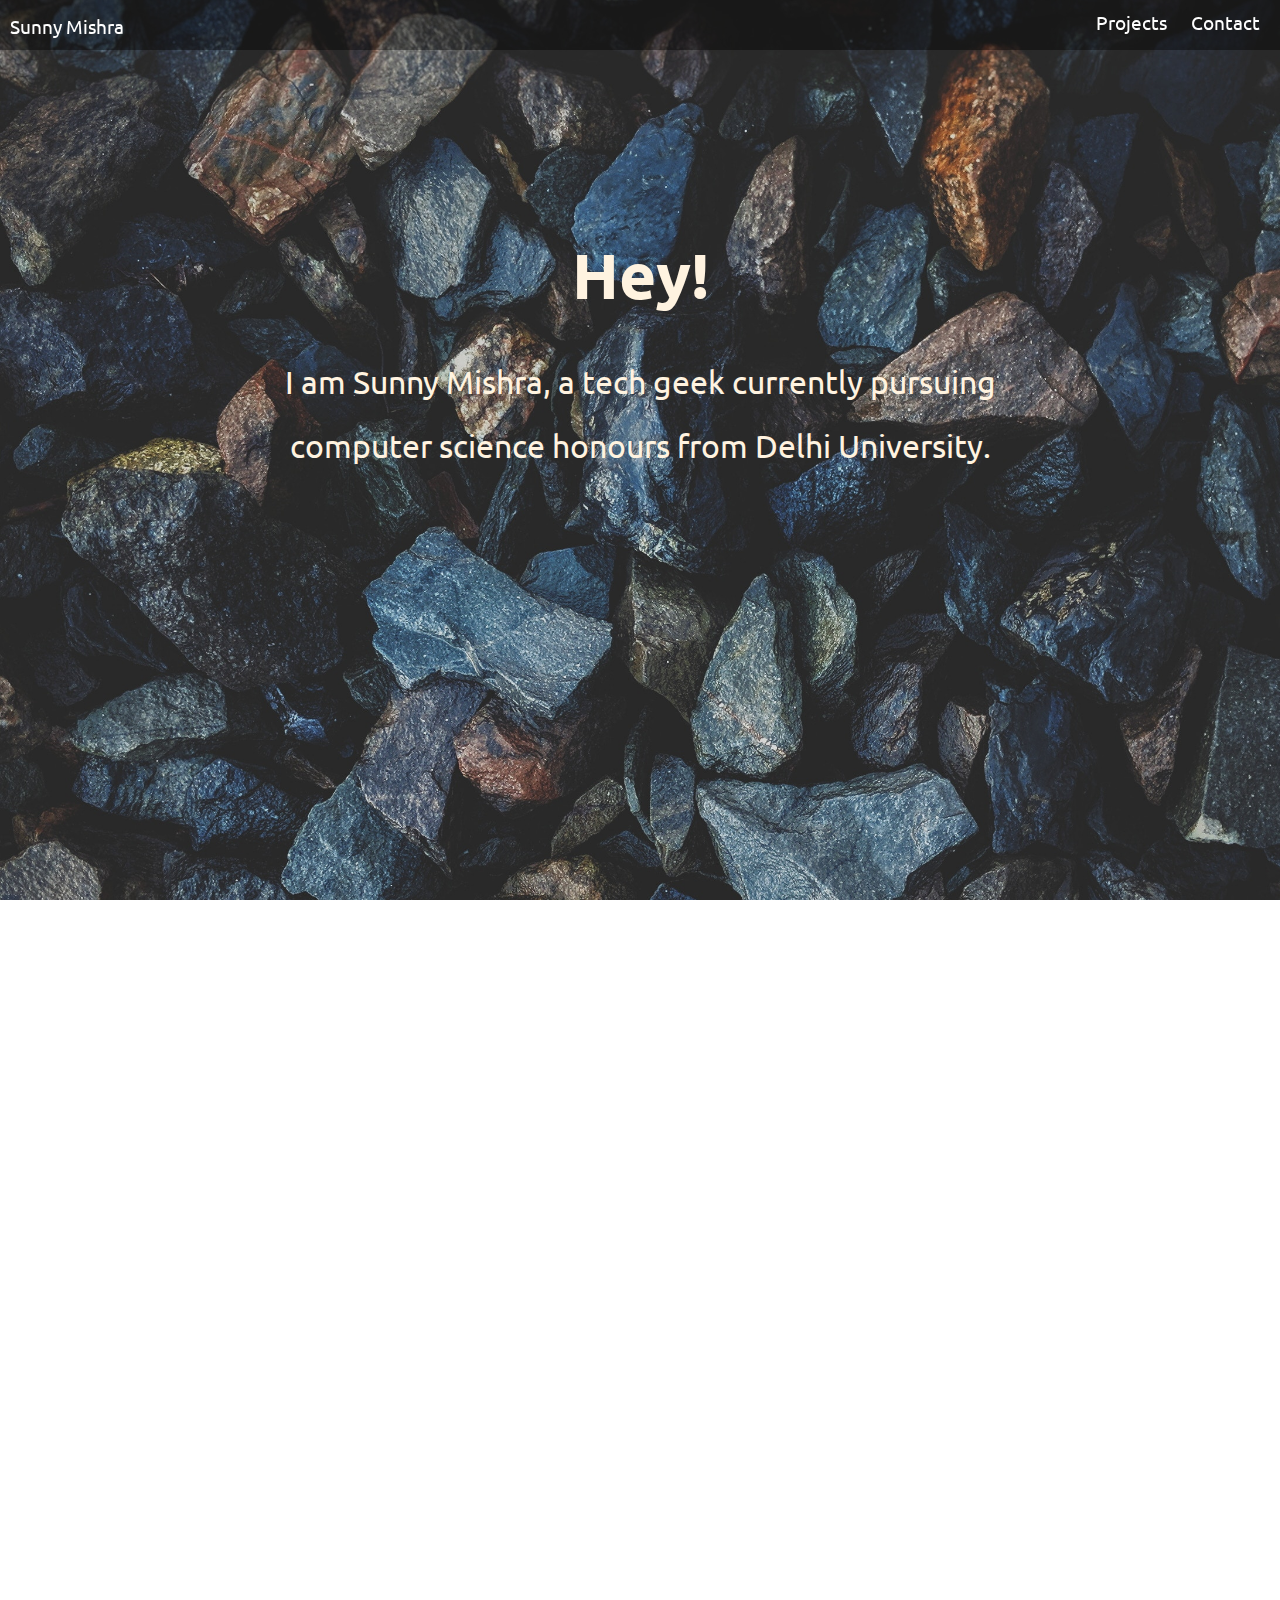
==== index.html @ 4e2c94aa "added meta tags for google" ====
<!DOCTYPE html>
<html>

<head>
  <meta charset="utf-8" />
  <meta http-equiv="X-UA-Compatible" content="IE=edge">
  <title>Sunny Mishra</title>
  <meta name="viewport" content="width=device-width, initial-scale=1">
  <link rel="stylesheet" type="text/css" media="screen" href="css/main.css" />
  <script src="js/main.js"></script>
  <link rel="shortcut icon" type="image/png" href="assets/favicon.png" />
  <link rel="shortcut icon" type="image/png" href="assets/favicon.png" />
  <meta name="theme-color" content="#000000" />
  <meta name="msapplication-navbutton-color" content="#00000">
  <meta name="apple-mobile-web-app-status-bar-style" content="#000000">
  <link rel="stylesheet" href="https://use.fontawesome.com/releases/v5.6.3/css/all.css" integrity="sha384-UHRtZLI+pbxtHCWp1t77Bi1L4ZtiqrqD80Kn4Z8NTSRyMA2Fd33n5dQ8lWUE00s/"
    crossorigin="anonymous">
  <meta name="keywords" content="Sunny Mishra,mishrasunny174,Programmer,Delhi University,DU,CVS,Github">
</head>

<body>
  <header id="header">
    <nav id="navbar">
      <span id="mobile-header">
        <span id="name"> <a href="#">Sunny Mishra </a></span>
        <span id="nav-toggle-button">
          <a href="javascript:void(0)" onclick="toggle()">
            <i class="fas fa-ellipsis-h"></i>
          </a>
        </span>
      </span>
      <span id="nav-links" class="normal-nav-links">
        <a href="#projects" class="nav-link">Projects</a>
        <a href="#contact-header" class="nav-link">Contact</a>
      </span>
    </nav>
  </header>
  <main>
    <div id="main">
      <h1>Hey!</h1>
      <p>I am Sunny Mishra, a tech geek currently pursuing
        computer science honours from
        Delhi University.</p>
    </div>
    <div id="projects">
      <div id="projects-header">
        <h1>Some of my projects</h1>
      </div>
      <div id="project-links">
        <a href="https://github.com/mishrasunny174/TrainEnquirySystem" class="project-link">
          <i class="fas fa-train"></i>
          Train enquiry system
        </a>
        <a href="https://github.com/mishrasunny174/XOR_Encryptor_Decryptor_GUI" class="project-link">
          <i class="fas fa-key"></i>
          XOR file encrypter
        </a>
        <a href="https://github.com/mishrasunny174/QuizzerWebApp" class="project-link">
          <i class="fas fa-book"></i>
          Quizzer Web App
        </a>
        <a href="https://github.com/mishrasunny174/WebBlog" class="project-link">
          <i class="fas fa-blog"></i>
          Web Blog
        </a>
        <a href="https://github.com/mishrasunny174/MyIP" class="project-link">
          <i class="fas fa-mobile-alt"></i>
          My public ip APP
        </a>
        <a href="https://github.com/mishrasunny174?tab=repositories" class="project-link">
          Show all
        </a>
      </div>
    </div>
    <div id="contact">
      <div id="contact-header">
        <h1> Let's work together...</h1>
        <h3> How do you take your coffee? </h3>
      </div>
      <div class="contact-links">
        <a href="https://github.com/mishrasunny174">
          <i class="fab fa-github"></i>
        </a>
      </div>
      <div class="contact-links">
        <a href="https://www.linkedin.com/in/mishrasunny174/">
          <i class="fab fa-linkedin"></i>
        </a>
      </div>
      <div class="contact-links">
        <a href="https://twitter.com/mishrasunny174">
          <i class="fab fa-twitter-square"></i>
        </a>
      </div>
      <div class="contact-links">
        <a href="https://facebook.com/mishrasunny174">
          <i class="fab fa-facebook-square"></i>
        </a>
      </div>
      <div class="contact-links">
        <a href="https://www.instagram.com/mishrasunny174/">
          <i class="fab fa-instagram"></i>
        </a>
      </div>
      <div class="contact-links">
        <a href="mailto:mishrasunny174@gmail.com">
          <i class="far fa-envelope"></i>
        </a>
      </div>
    </div>
  </main>
  <footer id="footer">
    &copy; Sunny Mishra
  </footer>
</body>

</html>
---- css/main.css ----
@import url('https://fonts.googleapis.com/css?family=Ubuntu');

html,
body {
  font-family: 'Ubuntu', sans-serif;
  margin: 0;
  color: #FFFFFF;
  background-image: url("../assets/background.jpg");
  background-size: cover;
  background-repeat: no-repeat;
  background-attachment: fixed;
  scroll-behavior: smooth;
}

#nav-toggle-button {
  visibility: hidden;
}

#nav-toggle-button a {
  font-size: 1.5em;
}

#navbar {
  display: inline-flex;
  width: 100%;
  padding: 10px 0px;
  position: fixed;
  top: 0px;
  background-color: rgba(0, 0, 0, 0.4);
}

#name a {
  width: 25%;
  font-size: 1.2em;
  margin-left: 10px;
  text-decoration: none;
  color: inherit;
}

#name a:hover{
  color: #D84315;
  transition: 0.5s;
}

.normal-nav-links {
  width: 60%;
  text-align: right;
  margin-right: 10px;
  font-size: 1.2em;
  margin-left: auto;
  transition: 0.5s;
  display: initial;
}

.nav-link {
  padding: 0 10px;
  text-decoration: none;
  color: inherit;
}

.nav-link:hover {
  color: #D84315;
  transition: 0.5s;
}

#main {
  text-align: center;
  color: #FFF3E0;
  font-size: 2em;
  width: 60%;
  padding-top: 200px;
  margin: auto;
  min-height: 100vh;
  line-height: 2em;
}

#contact {
  display: flex;
  width: 100%;
  margin: auto;
  text-align: center;
  flex-direction: row;
  flex-wrap: wrap;
  justify-content: space-around;
  min-height: 100vh;
}

#projects {
  min-height: 100vh;
  padding-top: 50px;
}

#project-links {
  display: flex;
  flex-direction: row;
  flex-wrap: wrap;
  justify-content: space-around;
}

#projects-header {
  text-align: center;
  font-size: 1.5em;

}

.contact-links {
  font-size: 4em;
  width: 15%;
  min-width: 100px;
}

.contact-links a {
  color: inherit;
}

#contact-header {
  width: 100%;
  margin: auto;
  text-align: center;
  padding-bottom: 50px;
  margin-top: 0px;
  padding-top: 50px;
}

#contact-header h1 {
  font-size: 2.5em;
}

#footer {
  text-align: center;
  padding: 20px;
}

.project-link {
  width: 40%;
  padding: 50px 10px;
  text-align: center;
  border: 1px solid white;
  margin: 10px 0px;
  transition: 0.5s;
  text-transform: uppercase;
  font-size: 1.5em;
  vertical-align: middle;
  text-decoration: none;
  color: inherit;
}

.project-link:hover {
  background-color: rgba(255, 255, 255, 0.30);
}

@media screen and (max-width: 800px) {
  #navbar {
    display: flex;
    flex-direction: column;
    /* position: initial; */
  }

  #mobile-header {
    display: inline-flex;
  }

  .dropdown-nav-links {
    display: flex !important;
  }

  .normal-nav-links {
    text-align: center;
    flex-direction: column;
    margin: auto;
  }

  #main {
    line-height: inherit;
  }

  #name {
    width: 70%;
    text-align: left;
    padding-left: 10px;
  }

  #nav-toggle-button {
    visibility: visible;
    margin-left: auto;
    padding-right: 10px;
  }


  #nav-toggle-button a {
    text-decoration: none;
    color: inherit;
  }

  .normal-nav-links {
    display: none;
  }

  #name {
    text-align: left;
  }

  .nav-link {
    padding: 10px 0px;
  }

  #main {
    padding-top: 50px;
  }

  .project-link{
    font-size: 1em;
  }
}
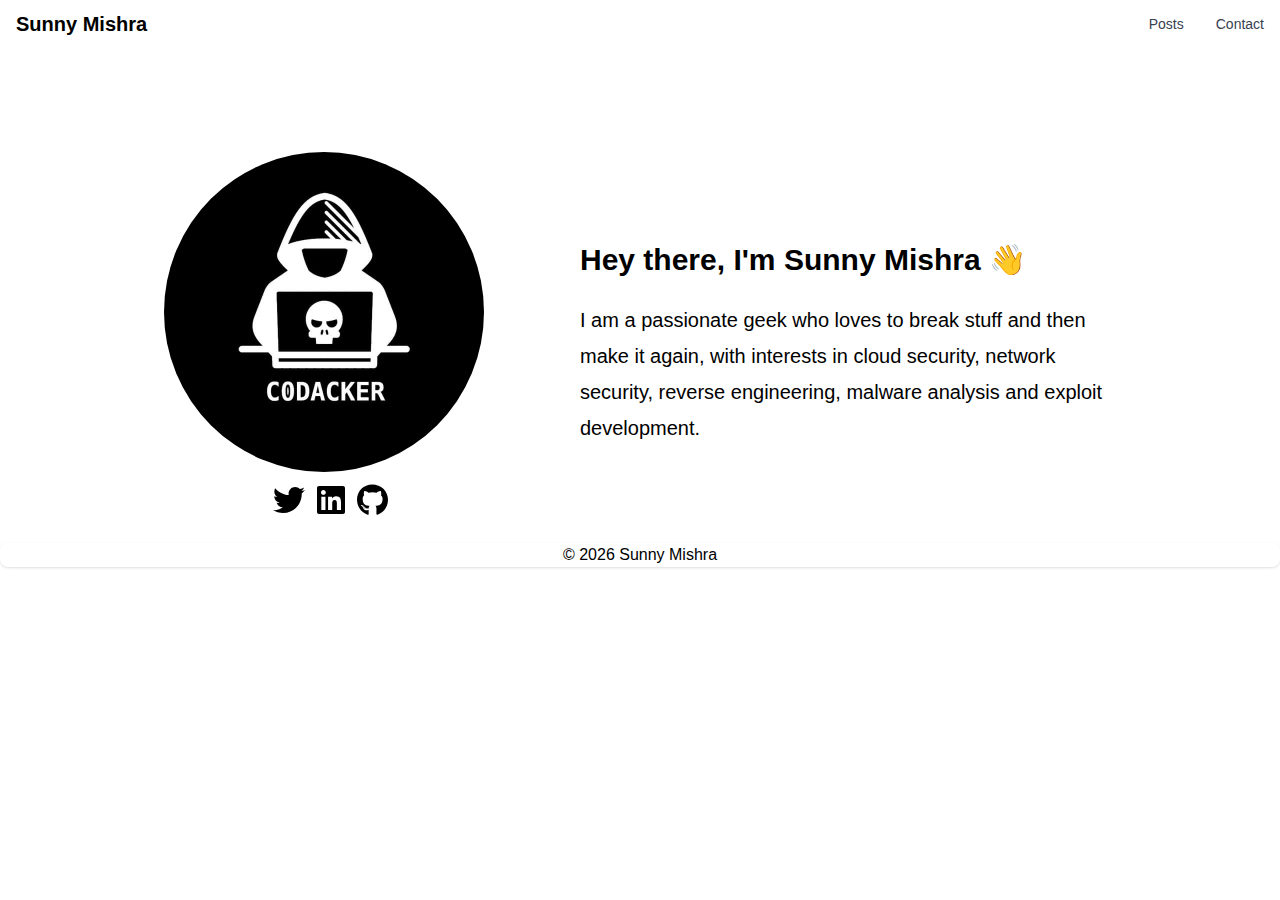
==== commit ac07ddaa: "Updating Website: Fix" ====
--- a/index.html
+++ b/index.html
@@ -1,117 +1,13 @@
-<!DOCTYPE html>
-<html>
+<!DOCTYPE html><html lang="en"><head><meta charSet="utf-8"/><meta name="viewport" content="width=device-width, initial-scale=1.0"/><meta name="viewport" content="width=device-width, initial-scale=1"/><link rel="stylesheet" href="/_next/static/css/2a36b83a1f527024.css" data-precedence="next"/><link rel="stylesheet" href="/_next/static/css/33914b45df5bebdc.css" data-precedence="next"/><link rel="preload" as="script" fetchPriority="low" href="/_next/static/chunks/webpack-217760dd16c0f39c.js"/><script src="/_next/static/chunks/67cfe1a8-3dbd526fd4a435a9.js" async=""></script><script src="/_next/static/chunks/221-d874757fbab8ee90.js" async=""></script><script src="/_next/static/chunks/main-app-7b6c6160e3764fef.js" async=""></script><script src="/_next/static/chunks/e1bbbf97-87268dcdc97a46cb.js" async=""></script><script src="/_next/static/chunks/fe6a3f1d-944f55d98c1b4eeb.js" async=""></script><script src="/_next/static/chunks/44c83eb9-daf12b6f1a5f5432.js" async=""></script><script src="/_next/static/chunks/da31e3a9-38e3bef72eefc94b.js" async=""></script><script src="/_next/static/chunks/a8c0fcec-0070083858c44f22.js" async=""></script><script src="/_next/static/chunks/894-5a691b36ca4e8eb4.js" async=""></script><script src="/_next/static/chunks/app/layout-6034e67c117b81e0.js" async=""></script><title>Sunny Mishra</title><meta name="description" content="I am a passionate geek who loves to break stuff and then make it again, with interests in cloud security, network security, reverse engineering, malware analysis and exploit development."/><meta name="robots" content="index"/><meta property="og:title" content="Sunny Mishra"/><meta property="og:description" content="I am a passionate geek who loves to break stuff and then make it again, with interests in cloud security, network security, reverse engineering, malware analysis and exploit development."/><meta property="og:image" content="https://portfolio.mishrasunny174.tech/images/profile.png"/><meta property="og:type" content="website"/><meta name="twitter:card" content="summary_large_image"/><meta name="twitter:title" content="Sunny Mishra"/><meta name="twitter:description" content="I am a passionate geek who loves to break stuff and then make it again, with interests in cloud security, network security, reverse engineering, malware analysis and exploit development."/><meta name="twitter:image" content="https://portfolio.mishrasunny174.tech/images/profile.png"/><script data-flowbite-theme-mode-script="true">
+    try {
+      const mode = window.localStorage.getItem("flowbite-theme-mode") ?? "undefined" ?? "light";
+      const computedMode =
+        mode === "auto" ? (window.matchMedia("(prefers-color-scheme: dark)").matches ? "dark" : "light") : mode;
 
-<head>
-  <meta charset="utf-8" />
-  <meta http-equiv="X-UA-Compatible" content="IE=edge">
-  <title>Sunny Mishra</title>
-  <meta name="viewport" content="width=device-width, initial-scale=1">
-  <link rel="stylesheet" type="text/css" media="screen" href="css/main.css" />
-  <script src="js/main.js"></script>
-  <link rel="shortcut icon" type="image/png" href="assets/favicon.png" />
-  <link rel="shortcut icon" type="image/png" href="assets/favicon.png" />
-  <meta name="theme-color" content="#000000" />
-  <meta name="msapplication-navbutton-color" content="#00000">
-  <meta name="apple-mobile-web-app-status-bar-style" content="#000000">
-  <link rel="stylesheet" href="https://use.fontawesome.com/releases/v5.6.3/css/all.css" integrity="sha384-UHRtZLI+pbxtHCWp1t77Bi1L4ZtiqrqD80Kn4Z8NTSRyMA2Fd33n5dQ8lWUE00s/"
-    crossorigin="anonymous">
-  <meta name="keywords" content="Sunny Mishra,mishrasunny174,Programmer,Delhi University,DU,CVS,Github">
-</head>
-
-<body>
-  <header id="header">
-    <nav id="navbar">
-      <span id="mobile-header">
-        <span id="name"> <a href="#">Sunny Mishra </a></span>
-        <span id="nav-toggle-button">
-          <a href="javascript:void(0)" onclick="toggle()">
-            <i class="fas fa-ellipsis-h"></i>
-          </a>
-        </span>
-      </span>
-      <span id="nav-links" class="normal-nav-links">
-        <a href="#projects" class="nav-link">Projects</a>
-        <a href="#contact-header" class="nav-link">Contact</a>
-      </span>
-    </nav>
-  </header>
-  <main>
-    <div id="main">
-      <h1>Hey!</h1>
-      <p>I am Sunny Mishra, a tech geek currently pursuing
-        computer science honours from
-        Delhi University.</p>
-    </div>
-    <div id="projects">
-      <div id="projects-header">
-        <h1>Some of my projects</h1>
-      </div>
-      <div id="project-links">
-        <a href="https://github.com/mishrasunny174/TrainEnquirySystem" class="project-link">
-          <i class="fas fa-train"></i>
-          Train enquiry system
-        </a>
-        <a href="https://github.com/mishrasunny174/XOR_Encryptor_Decryptor_GUI" class="project-link">
-          <i class="fas fa-key"></i>
-          XOR file encrypter
-        </a>
-        <a href="https://github.com/mishrasunny174/QuizzerWebApp" class="project-link">
-          <i class="fas fa-book"></i>
-          Quizzer Web App
-        </a>
-        <a href="https://github.com/mishrasunny174/WebBlog" class="project-link">
-          <i class="fas fa-blog"></i>
-          Web Blog
-        </a>
-        <a href="https://github.com/mishrasunny174/MyIP" class="project-link">
-          <i class="fas fa-mobile-alt"></i>
-          My public ip APP
-        </a>
-        <a href="https://github.com/mishrasunny174?tab=repositories" class="project-link">
-          Show all
-        </a>
-      </div>
-    </div>
-    <div id="contact">
-      <div id="contact-header">
-        <h1> Let's work together...</h1>
-        <h3> How do you take your coffee? </h3>
-      </div>
-      <div class="contact-links">
-        <a href="https://github.com/mishrasunny174">
-          <i class="fab fa-github"></i>
-        </a>
-      </div>
-      <div class="contact-links">
-        <a href="https://www.linkedin.com/in/mishrasunny174/">
-          <i class="fab fa-linkedin"></i>
-        </a>
-      </div>
-      <div class="contact-links">
-        <a href="https://twitter.com/mishrasunny174">
-          <i class="fab fa-twitter-square"></i>
-        </a>
-      </div>
-      <div class="contact-links">
-        <a href="https://facebook.com/mishrasunny174">
-          <i class="fab fa-facebook-square"></i>
-        </a>
-      </div>
-      <div class="contact-links">
-        <a href="https://www.instagram.com/mishrasunny174/">
-          <i class="fab fa-instagram"></i>
-        </a>
-      </div>
-      <div class="contact-links">
-        <a href="mailto:mishrasunny174@gmail.com">
-          <i class="far fa-envelope"></i>
-        </a>
-      </div>
-    </div>
-  </main>
-  <footer id="footer">
-    &copy; Sunny Mishra
-  </footer>
-</body>
-
-</html>+      if (computedMode === "dark") {
+        document.documentElement.classList.add("dark");
+      } else {
+        document.documentElement.classList.remove("dark");
+      }
+    } catch (e) {}
+  </script><script src="/_next/static/chunks/polyfills-78c92fac7aa8fdd8.js" noModule=""></script></head><body class="bg-white dark:bg-gray-800 dark:text-white"><nav class="bg-white px-2 py-2.5 dark:border-gray-700 dark:bg-gray-800 sm:px-4 rounded"><div class="mx-auto flex flex-wrap items-center justify-between"><a class="flex items-center"><span class="self-center whitespace-nowrap text-xl font-semibold dark:text-white">Sunny Mishra</span></a><button data-testid="flowbite-navbar-toggle" class="inline-flex items-center rounded-lg p-2 text-sm text-gray-500 hover:bg-gray-100 focus:outline-none focus:ring-2 focus:ring-gray-200 dark:text-gray-400 dark:hover:bg-gray-700 dark:focus:ring-gray-600 md:hidden"><span class="sr-only">Open main menu</span><svg stroke="currentColor" fill="currentColor" stroke-width="0" viewBox="0 0 448 512" aria-hidden="true" class="h-6 w-6 shrink-0" height="1em" width="1em" xmlns="http://www.w3.org/2000/svg"><path d="M16 132h416c8.837 0 16-7.163 16-16V76c0-8.837-7.163-16-16-16H16C7.163 60 0 67.163 0 76v40c0 8.837 7.163 16 16 16zm0 160h416c8.837 0 16-7.163 16-16v-40c0-8.837-7.163-16-16-16H16c-8.837 0-16 7.163-16 16v40c0 8.837 7.163 16 16 16zm0 160h416c8.837 0 16-7.163 16-16v-40c0-8.837-7.163-16-16-16H16c-8.837 0-16 7.163-16 16v40c0 8.837 7.163 16 16 16z"></path></svg></button><div data-testid="flowbite-navbar-collapse" class="w-full md:block md:w-auto hidden"><ul class="mt-4 flex flex-col md:mt-0 md:flex-row md:space-x-8 md:text-sm md:font-medium"><li><a class="block py-2 pl-3 pr-4 md:p-0 bg-cyan-700 text-white dark:text-white md:bg-transparent md:text-cyan-700" href="/">Home</a></li><li><a class="block py-2 pl-3 pr-4 md:p-0 border-b border-gray-100 text-gray-700 hover:bg-gray-50 dark:border-gray-700 dark:text-gray-400 dark:hover:bg-gray-700 dark:hover:text-white md:border-0 md:hover:bg-transparent md:hover:text-cyan-700 md:dark:hover:bg-transparent md:dark:hover:text-white" href="/posts">Posts</a></li><li><a class="block py-2 pl-3 pr-4 md:p-0 border-b border-gray-100 text-gray-700 hover:bg-gray-50 dark:border-gray-700 dark:text-gray-400 dark:hover:bg-gray-700 dark:hover:text-white md:border-0 md:hover:bg-transparent md:hover:text-cyan-700 md:dark:hover:bg-transparent md:dark:hover:text-white" href="/contact">Contact</a></li></ul></div></div></nav><main class="container mx-auto"><div class="mt-20"><div class="mx-auto max-w-screen-lg px-3 py-6"><div class="flex flex-col items-center md:flex-row md:justify-between md:gap-x-24"><div class="shrink-0"><img class="h-80 w-80 rounded-full" src="/images/profile.png" alt="Avatar image" loading="lazy"/><div class="mt-3 flex gap-3 items-center justify-center"><a href="/"></a><a href="/"><svg aria-hidden="true" focusable="false" data-prefix="fab" data-icon="twitter" class="svg-inline--fa fa-twitter fa-2x " role="img" xmlns="http://www.w3.org/2000/svg" viewBox="0 0 512 512"><path fill="currentColor" d="M459.37 151.716c.325 4.548.325 9.097.325 13.645 0 138.72-105.583 298.558-298.558 298.558-59.452 0-114.68-17.219-161.137-47.106 8.447.974 16.568 1.299 25.34 1.299 49.055 0 94.213-16.568 130.274-44.832-46.132-.975-84.792-31.188-98.112-72.772 6.498.974 12.995 1.624 19.818 1.624 9.421 0 18.843-1.3 27.614-3.573-48.081-9.747-84.143-51.98-84.143-102.985v-1.299c13.969 7.797 30.214 12.67 47.431 13.319-28.264-18.843-46.781-51.005-46.781-87.391 0-19.492 5.197-37.36 14.294-52.954 51.655 63.675 129.3 105.258 216.365 109.807-1.624-7.797-2.599-15.918-2.599-24.04 0-57.828 46.782-104.934 104.934-104.934 30.213 0 57.502 12.67 76.67 33.137 23.715-4.548 46.456-13.32 66.599-25.34-7.798 24.366-24.366 44.833-46.132 57.827 21.117-2.273 41.584-8.122 60.426-16.243-14.292 20.791-32.161 39.308-52.628 54.253z"></path></svg></a><a href="/"><svg aria-hidden="true" focusable="false" data-prefix="fab" data-icon="linkedin" class="svg-inline--fa fa-linkedin fa-2x " role="img" xmlns="http://www.w3.org/2000/svg" viewBox="0 0 448 512"><path fill="currentColor" d="M416 32H31.9C14.3 32 0 46.5 0 64.3v383.4C0 465.5 14.3 480 31.9 480H416c17.6 0 32-14.5 32-32.3V64.3c0-17.8-14.4-32.3-32-32.3zM135.4 416H69V202.2h66.5V416zm-33.2-243c-21.3 0-38.5-17.3-38.5-38.5S80.9 96 102.2 96c21.2 0 38.5 17.3 38.5 38.5 0 21.3-17.2 38.5-38.5 38.5zm282.1 243h-66.4V312c0-24.8-.5-56.7-34.5-56.7-34.6 0-39.9 27-39.9 54.9V416h-66.4V202.2h63.7v29.2h.9c8.9-16.8 30.6-34.5 62.9-34.5 67.2 0 79.7 44.3 79.7 101.9V416z"></path></svg></a><a href="/"><svg aria-hidden="true" focusable="false" data-prefix="fab" data-icon="github" class="svg-inline--fa fa-github fa-2x " role="img" xmlns="http://www.w3.org/2000/svg" viewBox="0 0 496 512"><path fill="currentColor" d="M165.9 397.4c0 2-2.3 3.6-5.2 3.6-3.3.3-5.6-1.3-5.6-3.6 0-2 2.3-3.6 5.2-3.6 3-.3 5.6 1.3 5.6 3.6zm-31.1-4.5c-.7 2 1.3 4.3 4.3 4.9 2.6 1 5.6 0 6.2-2s-1.3-4.3-4.3-5.2c-2.6-.7-5.5.3-6.2 2.3zm44.2-1.7c-2.9.7-4.9 2.6-4.6 4.9.3 2 2.9 3.3 5.9 2.6 2.9-.7 4.9-2.6 4.6-4.6-.3-1.9-3-3.2-5.9-2.9zM244.8 8C106.1 8 0 113.3 0 252c0 110.9 69.8 205.8 169.5 239.2 12.8 2.3 17.3-5.6 17.3-12.1 0-6.2-.3-40.4-.3-61.4 0 0-70 15-84.7-29.8 0 0-11.4-29.1-27.8-36.6 0 0-22.9-15.7 1.6-15.4 0 0 24.9 2 38.6 25.8 21.9 38.6 58.6 27.5 72.9 20.9 2.3-16 8.8-27.1 16-33.7-55.9-6.2-112.3-14.3-112.3-110.5 0-27.5 7.6-41.3 23.6-58.9-2.6-6.5-11.1-33.3 2.6-67.9 20.9-6.5 69 27 69 27 20-5.6 41.5-8.5 62.8-8.5s42.8 2.9 62.8 8.5c0 0 48.1-33.6 69-27 13.7 34.7 5.2 61.4 2.6 67.9 16 17.7 25.8 31.5 25.8 58.9 0 96.5-58.9 104.2-114.8 110.5 9.2 7.9 17 22.9 17 46.4 0 33.7-.3 75.4-.3 83.6 0 6.5 4.6 14.4 17.3 12.1C428.2 457.8 496 362.9 496 252 496 113.3 383.5 8 244.8 8zM97.2 352.9c-1.3 1-1 3.3.7 5.2 1.6 1.6 3.9 2.3 5.2 1 1.3-1 1-3.3-.7-5.2-1.6-1.6-3.9-2.3-5.2-1zm-10.8-8.1c-.7 1.3.3 2.9 2.3 3.9 1.6 1 3.6.7 4.3-.7.7-1.3-.3-2.9-2.3-3.9-2-.6-3.6-.3-4.3.7zm32.4 35.6c-1.6 1.3-1 4.3 1.3 6.2 2.3 2.3 5.2 2.6 6.5 1 1.3-1.3.7-4.3-1.3-6.2-2.2-2.3-5.2-2.6-6.5-1zm-11.4-14.7c-1.6 1-1.6 3.6 0 5.9 1.6 2.3 4.3 3.3 5.6 2.3 1.6-1.3 1.6-3.9 0-6.2-1.4-2.3-4-3.3-5.6-2z"></path></svg></a></div></div><div class="text-center mt-4 md:text-left"><h1 class="text-3xl font-bold">Hey there, I&#x27;m <!-- -->Sunny Mishra<!-- --> 👋</h1><p class="mt-6 text-xl leading-9">I am a passionate geek who loves to break stuff and then make it again, with interests in cloud security, network security, reverse engineering, malware analysis and exploit development.</p></div></div></div></div></main><footer data-testid="flowbite-footer" class="w-full rounded-lg bg-white shadow dark:bg-gray-800 md:flex md:items-center flex md:justify-center justify-center">© <!-- -->2024<!-- --> Sunny Mishra</footer><script src="/_next/static/chunks/webpack-217760dd16c0f39c.js" async=""></script><script>(self.__next_f=self.__next_f||[]).push([0]);self.__next_f.push([2,null])</script><script>self.__next_f.push([1,"1:HL[\"/_next/static/css/2a36b83a1f527024.css\",\"style\"]\n2:HL[\"/_next/static/css/33914b45df5bebdc.css\",\"style\"]\n"])</script><script>self.__next_f.push([1,"3:I[3787,[],\"\"]\n6:I[562,[\"431\",\"static/chunks/e1bbbf97-87268dcdc97a46cb.js\",\"459\",\"static/chunks/fe6a3f1d-944f55d98c1b4eeb.js\",\"188\",\"static/chunks/44c83eb9-daf12b6f1a5f5432.js\",\"156\",\"static/chunks/da31e3a9-38e3bef72eefc94b.js\",\"949\",\"static/chunks/a8c0fcec-0070083858c44f22.js\",\"894\",\"static/chunks/894-5a691b36ca4e8eb4.js\",\"185\",\"static/chunks/app/layout-6034e67c117b81e0.js\"],\"Navbar\"]\n7:I[9540,[\"431\",\"static/chunks/e1bbbf97-87268dcdc97a46cb.js\",\"459\",\"static/chunks/fe6a3f1d-944f55d98c1b4eeb.js\",\"188\",\"static/chunks/44c83eb9-daf12b6f1a5f5432.js\",\"156\",\"static/chunks/da31e3a9-38e3bef72eefc94b.js\",\"949\",\"static/chunks/a8c0fcec-0070083858c44f22.js\",\"894\",\"static/chunks/894-5a691b36ca4e8eb4.js\",\"185\",\"static/chunks/app/layout-6034e67c117b81e0.js\"],\"NavbarBrand\"]\n8:I[2811,[\"431\",\"static/chunks/e1bbbf97-87268dcdc97a46cb.js\",\"459\",\"static/chunks/fe6a3f1d-944f55d98c1b4eeb.js\",\"188\",\"static/chunks/44c83eb9-daf12b6f1a5f5432.js\",\"156\",\"static/chunks/da31e3a9-38e3bef72eefc94b.js\",\"949\",\"static/chunks/a8c0fcec-0070083858c44f22.js\",\"894\",\"static/chunks/894-5a691b36ca4e8eb4.js\",\"185\",\"static/chunks/app/layout-6034e67c117b81e0.js\"],\"NavbarToggle\"]\n9:I[4797,[\"431\",\"static/chunks/e1bbbf97-87268dcdc97a46cb.js\",\"459\",\"static/chunks/fe6a3f1d-944f55d98c1b4eeb.js\",\"188\",\"static/chunks/44c83eb9-daf12b6f1a5f5432.js\",\"156\",\"static/chunks/da31e3a9-38e3bef72eefc94b.js\",\"949\",\"static/chunks/a8c0fcec-0070083858c44f22.js\",\"894\",\"static/chunks/894-5a691b36ca4e8eb4.js\",\"185\",\"static/chunks/app/layout-6034e67c117b81e0.js\"],\"NavbarCollapse\"]\na:I[9409,[\"431\",\"static/chunks/e1bbbf97-87268dcdc97a46cb.js\",\"459\",\"static/chunks/fe6a3f1d-944f55d98c1b4eeb.js\",\"188\",\"static/chunks/44c83eb9-daf12b6f1a5f5432.js\",\"156\",\"static/chunks/da31e3a9-38e3bef72eefc94b.js\",\"949\",\"static/chunks/a8c0fcec-0070083858c44f22.js\",\"894\",\"static/chunks/894-5a691b36ca4e8eb4.js\",\"185\",\"static/chunks/app/layout-6034e67c117b81e0.js\"],\"NavbarLink\"]\nb:I[3099,[],\"\"]\nc:I[2506,[],\"\"]\nd:I[179,[\"431\",\"static/chunks/e1bbbf97-87268dcdc97a46cb.js\",\"459\",\"static/chunks/fe6a3f1d-944f55d98c1b4"])</script><script>self.__next_f.push([1,"eeb.js\",\"188\",\"static/chunks/44c83eb9-daf12b6f1a5f5432.js\",\"156\",\"static/chunks/da31e3a9-38e3bef72eefc94b.js\",\"949\",\"static/chunks/a8c0fcec-0070083858c44f22.js\",\"894\",\"static/chunks/894-5a691b36ca4e8eb4.js\",\"185\",\"static/chunks/app/layout-6034e67c117b81e0.js\"],\"default\"]\nf:I[4384,[],\"\"]\n5:T518,M165.9 397.4c0 2-2.3 3.6-5.2 3.6-3.3.3-5.6-1.3-5.6-3.6 0-2 2.3-3.6 5.2-3.6 3-.3 5.6 1.3 5.6 3.6zm-31.1-4.5c-.7 2 1.3 4.3 4.3 4.9 2.6 1 5.6 0 6.2-2s-1.3-4.3-4.3-5.2c-2.6-.7-5.5.3-6.2 2.3zm44.2-1.7c-2.9.7-4.9 2.6-4.6 4.9.3 2 2.9 3.3 5.9 2.6 2.9-.7 4.9-2.6 4.6-4.6-.3-1.9-3-3.2-5.9-2.9zM244.8 8C106.1 8 0 113.3 0 252c0 110.9 69.8 205.8 169.5 239.2 12.8 2.3 17.3-5.6 17.3-12.1 0-6.2-.3-40.4-.3-61.4 0 0-70 15-84.7-29.8 0 0-11.4-29.1-27.8-36.6 0 0-22.9-15.7 1.6-15.4 0 0 24.9 2 38.6 25.8 21.9 38.6 58.6 27.5 72.9 20.9 2.3-16 8.8-27.1 16-33.7-55.9-6.2-112.3-14.3-112.3-110.5 0-27.5 7.6-41.3 23.6-58.9-2.6-6.5-11.1-33.3 2.6-67.9 20.9-6.5 69 27 69 27 20-5.6 41.5-8.5 62.8-8.5s42.8 2.9 62.8 8.5c0 0 48.1-33.6 69-27 13.7 34.7 5.2 61.4 2.6 67.9 16 17.7 25.8 31.5 25.8 58.9 0 96.5-58.9 104.2-114.8 110.5 9.2 7.9 17 22.9 17 46.4 0 33.7-.3 75.4-.3 83.6 0 6.5 4.6 14.4 17.3 12.1C428.2 457.8 496 362.9 496 252 496 113.3 383.5 8 244.8 8zM97.2 352.9c-1.3 1-1 3.3.7 5.2 1.6 1.6 3.9 2.3 5.2 1 1.3-1 1-3.3-.7-5.2-1.6-1.6-3.9-2.3-5.2-1zm-10.8-8.1c-.7 1.3.3 2.9 2.3 3.9 1.6 1 3.6.7 4.3-.7.7-1.3-.3-2.9-2.3-3.9-2-.6-3.6-.3-4.3.7zm32.4 35.6c-1.6 1.3-1 4.3 1.3 6.2 2.3 2.3 5.2 2.6 6.5 1 1.3-1.3.7-4.3-1.3-6.2-2.2-2.3-5.2-2.6-6.5-1zm-11.4-14.7c-1.6 1-1.6 3.6 0 5.9 1.6 2.3 4.3 3.3 5.6 2.3 1.6-1.3 1.6-3.9 0-6.2-1.4-2.3-4-3.3-5.6-2z10:[]\n"])</script><script>self.__next_f.push([1,"0:[[[\"$\",\"link\",\"0\",{\"rel\":\"stylesheet\",\"href\":\"/_next/static/css/2a36b83a1f527024.css\",\"precedence\":\"next\",\"crossOrigin\":\"$undefined\"}],[\"$\",\"link\",\"1\",{\"rel\":\"stylesheet\",\"href\":\"/_next/static/css/33914b45df5bebdc.css\",\"precedence\":\"next\",\"crossOrigin\":\"$undefined\"}]],[\"$\",\"$L3\",null,{\"buildId\":\"nrWq7TZ7gjhIJAvNPRY0r\",\"assetPrefix\":\"\",\"initialCanonicalUrl\":\"/\",\"initialTree\":[\"\",{\"children\":[\"__PAGE__\",{}]},\"$undefined\",\"$undefined\",true],\"initialSeedData\":[\"\",{\"children\":[\"__PAGE__\",{},[[\"$L4\",[\"$\",\"div\",null,{\"className\":\"mt-20\",\"children\":[\"$\",\"div\",null,{\"className\":\"mx-auto max-w-screen-lg px-3 py-6\",\"children\":[\"$undefined\",[\"$\",\"div\",null,{\"className\":\"flex flex-col items-center md:flex-row md:justify-between md:gap-x-24\",\"children\":[[\"$\",\"div\",null,{\"className\":\"shrink-0\",\"children\":[[\"$\",\"img\",null,{\"className\":\"h-80 w-80 rounded-full\",\"src\":\"/images/profile.png\",\"alt\":\"Avatar image\",\"loading\":\"lazy\"}],[\"$\",\"div\",null,{\"className\":\"mt-3 flex gap-3 items-center justify-center\",\"children\":[[\"$\",\"a\",null,{\"href\":\"/\"}],[\"$\",\"a\",null,{\"href\":\"/\",\"children\":[\"$\",\"svg\",null,{\"aria-hidden\":\"true\",\"focusable\":\"false\",\"data-prefix\":\"fab\",\"data-icon\":\"twitter\",\"className\":\"svg-inline--fa fa-twitter fa-2x \",\"role\":\"img\",\"xmlns\":\"http://www.w3.org/2000/svg\",\"viewBox\":\"0 0 512 512\",\"style\":{},\"children\":[\"$\",\"path\",null,{\"fill\":\"currentColor\",\"d\":\"M459.37 151.716c.325 4.548.325 9.097.325 13.645 0 138.72-105.583 298.558-298.558 298.558-59.452 0-114.68-17.219-161.137-47.106 8.447.974 16.568 1.299 25.34 1.299 49.055 0 94.213-16.568 130.274-44.832-46.132-.975-84.792-31.188-98.112-72.772 6.498.974 12.995 1.624 19.818 1.624 9.421 0 18.843-1.3 27.614-3.573-48.081-9.747-84.143-51.98-84.143-102.985v-1.299c13.969 7.797 30.214 12.67 47.431 13.319-28.264-18.843-46.781-51.005-46.781-87.391 0-19.492 5.197-37.36 14.294-52.954 51.655 63.675 129.3 105.258 216.365 109.807-1.624-7.797-2.599-15.918-2.599-24.04 0-57.828 46.782-104.934 104.934-104.934 30.213 0 57.502 12.67 76.67 33.137 23.715-4.548 46.456-13.32 66.599-25.34-7.798 24.366-24.366 44.833-46.132 57.827 21.117-2.273 41.584-8.122 60.426-16.243-14.292 20.791-32.161 39.308-52.628 54.253z\",\"style\":{}}]}]}],[\"$\",\"a\",null,{\"href\":\"/\",\"children\":[\"$\",\"svg\",null,{\"aria-hidden\":\"true\",\"focusable\":\"false\",\"data-prefix\":\"fab\",\"data-icon\":\"linkedin\",\"className\":\"svg-inline--fa fa-linkedin fa-2x \",\"role\":\"img\",\"xmlns\":\"http://www.w3.org/2000/svg\",\"viewBox\":\"0 0 448 512\",\"style\":{},\"children\":[\"$\",\"path\",null,{\"fill\":\"currentColor\",\"d\":\"M416 32H31.9C14.3 32 0 46.5 0 64.3v383.4C0 465.5 14.3 480 31.9 480H416c17.6 0 32-14.5 32-32.3V64.3c0-17.8-14.4-32.3-32-32.3zM135.4 416H69V202.2h66.5V416zm-33.2-243c-21.3 0-38.5-17.3-38.5-38.5S80.9 96 102.2 96c21.2 0 38.5 17.3 38.5 38.5 0 21.3-17.2 38.5-38.5 38.5zm282.1 243h-66.4V312c0-24.8-.5-56.7-34.5-56.7-34.6 0-39.9 27-39.9 54.9V416h-66.4V202.2h63.7v29.2h.9c8.9-16.8 30.6-34.5 62.9-34.5 67.2 0 79.7 44.3 79.7 101.9V416z\",\"style\":{}}]}]}],[\"$\",\"a\",null,{\"href\":\"/\",\"children\":[\"$\",\"svg\",null,{\"aria-hidden\":\"true\",\"focusable\":\"false\",\"data-prefix\":\"fab\",\"data-icon\":\"github\",\"className\":\"svg-inline--fa fa-github fa-2x \",\"role\":\"img\",\"xmlns\":\"http://www.w3.org/2000/svg\",\"viewBox\":\"0 0 496 512\",\"style\":{},\"children\":[\"$\",\"path\",null,{\"fill\":\"currentColor\",\"d\":\"$5\",\"style\":{}}]}]}]]}]]}],[\"$\",\"div\",null,{\"className\":\"text-center mt-4 md:text-left\",\"children\":[[\"$\",\"h1\",null,{\"className\":\"text-3xl font-bold\",\"children\":[\"Hey there, I'm \",\"Sunny Mishra\",\" 👋\"]}],[\"$\",\"p\",null,{\"className\":\"mt-6 text-xl leading-9\",\"children\":\"I am a passionate geek who loves to break stuff and then make it again, with interests in cloud security, network security, reverse engineering, malware analysis and exploit development.\"}]]}]]}]]}]}]],null],null]},[[\"$\",\"html\",null,{\"lang\":\"en\",\"suppressHydrationWarning\":true,\"children\":[[\"$\",\"head\",null,{\"children\":[[\"$\",\"script\",null,{\"data-flowbite-theme-mode-script\":true,\"dangerouslySetInnerHTML\":{\"__html\":\"\\n    try {\\n      const mode = window.localStorage.getItem(\\\"flowbite-theme-mode\\\") ?? \\\"undefined\\\" ?? \\\"light\\\";\\n      const computedMode =\\n        mode === \\\"auto\\\" ? (window.matchMedia(\\\"(prefers-color-scheme: dark)\\\").matches ? \\\"dark\\\" : \\\"light\\\") : mode;\\n\\n      if (computedMode === \\\"dark\\\") {\\n        document.documentElement.classList.add(\\\"dark\\\");\\n      } else {\\n        document.documentElement.classList.remove(\\\"dark\\\");\\n      }\\n    } catch (e) {}\\n  \"}}],[\"$\",\"meta\",null,{\"name\":\"viewport\",\"content\":\"width=device-width, initial-scale=1.0\"}]]}],[\"$\",\"body\",null,{\"className\":\"bg-white dark:bg-gray-800 dark:text-white\",\"children\":[[\"$\",\"$L6\",null,{\"fluid\":true,\"rounded\":true,\"children\":[[\"$\",\"$L7\",null,{\"children\":[\"$\",\"span\",null,{\"className\":\"self-center whitespace-nowrap text-xl font-semibold dark:text-white\",\"children\":\"Sunny Mishra\"}]}],[\"$\",\"$L8\",null,{}],[\"$\",\"$L9\",null,{\"children\":[[\"$\",\"$La\",null,{\"href\":\"/\",\"active\":true,\"children\":\"Home\"}],[\"$\",\"$La\",null,{\"href\":\"/posts\",\"children\":\"Posts\"}],[\"$\",\"$La\",null,{\"href\":\"/contact\",\"children\":\"Contact\"}]]}]]}],[\"$\",\"main\",null,{\"className\":\"container mx-auto\",\"children\":[\"$\",\"$Lb\",null,{\"parallelRouterKey\":\"children\",\"segmentPath\":[\"children\"],\"error\":\"$undefined\",\"errorStyles\":\"$undefined\",\"errorScripts\":\"$undefined\",\"template\":[\"$\",\"$Lc\",null,{}],\"templateStyles\":\"$undefined\",\"templateScripts\":\"$undefined\",\"notFound\":[[\"$\",\"title\",null,{\"children\":\"404: This page could not be found.\"}],[\"$\",\"div\",null,{\"style\":{\"fontFamily\":\"system-ui,\\\"Segoe UI\\\",Roboto,Helvetica,Arial,sans-serif,\\\"Apple Color Emoji\\\",\\\"Segoe UI Emoji\\\"\",\"height\":\"100vh\",\"textAlign\":\"center\",\"display\":\"flex\",\"flexDirection\":\"column\",\"alignItems\":\"center\",\"justifyContent\":\"center\"},\"children\":[\"$\",\"div\",null,{\"children\":[[\"$\",\"style\",null,{\"dangerouslySetInnerHTML\":{\"__html\":\"body{color:#000;background:#fff;margin:0}.next-error-h1{border-right:1px solid rgba(0,0,0,.3)}@media (prefers-color-scheme:dark){body{color:#fff;background:#000}.next-error-h1{border-right:1px solid rgba(255,255,255,.3)}}\"}}],[\"$\",\"h1\",null,{\"className\":\"next-error-h1\",\"style\":{\"display\":\"inline-block\",\"margin\":\"0 20px 0 0\",\"padding\":\"0 23px 0 0\",\"fontSize\":24,\"fontWeight\":500,\"verticalAlign\":\"top\",\"lineHeight\":\"49px\"},\"children\":\"404\"}],[\"$\",\"div\",null,{\"style\":{\"display\":\"inline-block\"},\"children\":[\"$\",\"h2\",null,{\"style\":{\"fontSize\":14,\"fontWeight\":400,\"lineHeight\":\"49px\",\"margin\":0},\"children\":\"This page could not be found.\"}]}]]}]}]],\"notFoundStyles\":[],\"styles\":null}]}],[\"$\",\"$Ld\",null,{}]]}]]}],null],null],\"couldBeIntercepted\":false,\"initialHead\":[false,\"$Le\"],\"globalErrorComponent\":\"$f\",\"missingSlots\":\"$W10\"}]]\n"])</script><script>self.__next_f.push([1,"e:[[\"$\",\"meta\",\"0\",{\"name\":\"viewport\",\"content\":\"width=device-width, initial-scale=1\"}],[\"$\",\"meta\",\"1\",{\"charSet\":\"utf-8\"}],[\"$\",\"title\",\"2\",{\"children\":\"Sunny Mishra\"}],[\"$\",\"meta\",\"3\",{\"name\":\"description\",\"content\":\"I am a passionate geek who loves to break stuff and then make it again, with interests in cloud security, network security, reverse engineering, malware analysis and exploit development.\"}],[\"$\",\"meta\",\"4\",{\"name\":\"robots\",\"content\":\"index\"}],[\"$\",\"meta\",\"5\",{\"property\":\"og:title\",\"content\":\"Sunny Mishra\"}],[\"$\",\"meta\",\"6\",{\"property\":\"og:description\",\"content\":\"I am a passionate geek who loves to break stuff and then make it again, with interests in cloud security, network security, reverse engineering, malware analysis and exploit development.\"}],[\"$\",\"meta\",\"7\",{\"property\":\"og:image\",\"content\":\"https://portfolio.mishrasunny174.tech/images/profile.png\"}],[\"$\",\"meta\",\"8\",{\"property\":\"og:type\",\"content\":\"website\"}],[\"$\",\"meta\",\"9\",{\"name\":\"twitter:card\",\"content\":\"summary_large_image\"}],[\"$\",\"meta\",\"10\",{\"name\":\"twitter:title\",\"content\":\"Sunny Mishra\"}],[\"$\",\"meta\",\"11\",{\"name\":\"twitter:description\",\"content\":\"I am a passionate geek who loves to break stuff and then make it again, with interests in cloud security, network security, reverse engineering, malware analysis and exploit development.\"}],[\"$\",\"meta\",\"12\",{\"name\":\"twitter:image\",\"content\":\"https://portfolio.mishrasunny174.tech/images/profile.png\"}]]\n4:null\n"])</script></body></html>--- a/_next/static/css/2a36b83a1f527024.css
+++ b/_next/static/css/2a36b83a1f527024.css
@@ -0,0 +1,3 @@
+/*
+! tailwindcss v3.4.4 | MIT License | https://tailwindcss.com
+*/*,:after,:before{box-sizing:border-box;border:0 solid #e5e7eb}:after,:before{--tw-content:""}:host,html{line-height:1.5;-webkit-text-size-adjust:100%;-moz-tab-size:4;-o-tab-size:4;tab-size:4;font-family:Graphik,sans-serif;font-feature-settings:normal;font-variation-settings:normal;-webkit-tap-highlight-color:transparent}body{margin:0;line-height:inherit}hr{height:0;color:inherit;border-top-width:1px}abbr:where([title]){-webkit-text-decoration:underline dotted;text-decoration:underline dotted}h1,h2,h3,h4,h5,h6{font-size:inherit;font-weight:inherit}a{color:inherit;text-decoration:inherit}b,strong{font-weight:bolder}code,kbd,pre,samp{font-family:ui-monospace,SFMono-Regular,Menlo,Monaco,Consolas,Liberation Mono,Courier New,monospace;font-feature-settings:normal;font-variation-settings:normal;font-size:1em}small{font-size:80%}sub,sup{font-size:75%;line-height:0;position:relative;vertical-align:baseline}sub{bottom:-.25em}sup{top:-.5em}table{text-indent:0;border-color:inherit;border-collapse:collapse}button,input,optgroup,select,textarea{font-family:inherit;font-feature-settings:inherit;font-variation-settings:inherit;font-size:100%;font-weight:inherit;line-height:inherit;letter-spacing:inherit;color:inherit;margin:0;padding:0}button,select{text-transform:none}button,input:where([type=button]),input:where([type=reset]),input:where([type=submit]){-webkit-appearance:button;background-color:transparent;background-image:none}:-moz-focusring{outline:auto}:-moz-ui-invalid{box-shadow:none}progress{vertical-align:baseline}::-webkit-inner-spin-button,::-webkit-outer-spin-button{height:auto}[type=search]{-webkit-appearance:textfield;outline-offset:-2px}::-webkit-search-decoration{-webkit-appearance:none}::-webkit-file-upload-button{-webkit-appearance:button;font:inherit}summary{display:list-item}blockquote,dd,dl,figure,h1,h2,h3,h4,h5,h6,hr,p,pre{margin:0}fieldset{margin:0}fieldset,legend{padding:0}menu,ol,ul{list-style:none;margin:0;padding:0}dialog{padding:0}textarea{resize:vertical}input::-moz-placeholder,textarea::-moz-placeholder{color:#9ca3af}input::placeholder,textarea::placeholder{color:#9ca3af}[role=button],button{cursor:pointer}:disabled{cursor:default}audio,canvas,embed,iframe,img,object,svg,video{display:block;vertical-align:middle}img,video{max-width:100%;height:auto}[hidden]{display:none}[data-tooltip-style^=light]+.tooltip>.tooltip-arrow:before{border-style:solid;border-color:#e5e7eb}[data-tooltip-style^=light]+.tooltip[data-popper-placement^=top]>.tooltip-arrow:before{border-bottom-width:1px;border-right-width:1px}[data-tooltip-style^=light]+.tooltip[data-popper-placement^=right]>.tooltip-arrow:before{border-bottom-width:1px;border-left-width:1px}[data-tooltip-style^=light]+.tooltip[data-popper-placement^=bottom]>.tooltip-arrow:before{border-top-width:1px;border-left-width:1px}[data-tooltip-style^=light]+.tooltip[data-popper-placement^=left]>.tooltip-arrow:before{border-top-width:1px;border-right-width:1px}.tooltip[data-popper-placement^=top]>.tooltip-arrow{bottom:-4px}.tooltip[data-popper-placement^=bottom]>.tooltip-arrow{top:-4px}.tooltip[data-popper-placement^=left]>.tooltip-arrow{right:-4px}.tooltip[data-popper-placement^=right]>.tooltip-arrow{left:-4px}.tooltip.invisible>.tooltip-arrow:before{visibility:hidden}[data-popper-arrow],[data-popper-arrow]:before{position:absolute;width:8px;height:8px;background:inherit}[data-popper-arrow]{visibility:hidden}[data-popper-arrow]:after,[data-popper-arrow]:before{content:"";visibility:visible;transform:rotate(45deg)}[data-popper-arrow]:after{position:absolute;width:9px;height:9px;background:inherit}[role=tooltip]>[data-popper-arrow]:before{border-style:solid;border-color:#e5e7eb}.dark [role=tooltip]>[data-popper-arrow]:before{border-style:solid;border-color:#4b5563}[role=tooltip]>[data-popper-arrow]:after{border-style:solid;border-color:#e5e7eb}.dark [role=tooltip]>[data-popper-arrow]:after{border-style:solid;border-color:#4b5563}[data-popover][role=tooltip][data-popper-placement^=top]>[data-popper-arrow]:after,[data-popover][role=tooltip][data-popper-placement^=top]>[data-popper-arrow]:before{border-bottom-width:1px;border-right-width:1px}[data-popover][role=tooltip][data-popper-placement^=right]>[data-popper-arrow]:after,[data-popover][role=tooltip][data-popper-placement^=right]>[data-popper-arrow]:before{border-bottom-width:1px;border-left-width:1px}[data-popover][role=tooltip][data-popper-placement^=bottom]>[data-popper-arrow]:after,[data-popover][role=tooltip][data-popper-placement^=bottom]>[data-popper-arrow]:before{border-top-width:1px;border-left-width:1px}[data-popover][role=tooltip][data-popper-placement^=left]>[data-popper-arrow]:after,[data-popover][role=tooltip][data-popper-placement^=left]>[data-popper-arrow]:before{border-top-width:1px;border-right-width:1px}[data-popover][role=tooltip][data-popper-placement^=top]>[data-popper-arrow]{bottom:-5px}[data-popover][role=tooltip][data-popper-placement^=bottom]>[data-popper-arrow]{top:-5px}[data-popover][role=tooltip][data-popper-placement^=left]>[data-popper-arrow]{right:-5px}[data-popover][role=tooltip][data-popper-placement^=right]>[data-popper-arrow]{left:-5px}[role=tooltip].invisible>[data-popper-arrow]:after,[role=tooltip].invisible>[data-popper-arrow]:before{visibility:hidden}[multiple],[type=date],[type=datetime-local],[type=email],[type=month],[type=number],[type=password],[type=search],[type=tel],[type=text],[type=time],[type=url],[type=week],select,textarea{-webkit-appearance:none;-moz-appearance:none;appearance:none;background-color:#fff;border-color:#6b7280;border-width:1px;border-radius:0;padding:.5rem .75rem;font-size:1rem;line-height:1.5rem;--tw-shadow:0 0 #0000}[multiple]:focus,[type=date]:focus,[type=datetime-local]:focus,[type=email]:focus,[type=month]:focus,[type=number]:focus,[type=password]:focus,[type=search]:focus,[type=tel]:focus,[type=text]:focus,[type=time]:focus,[type=url]:focus,[type=week]:focus,select:focus,textarea:focus{outline:2px solid transparent;outline-offset:2px;--tw-ring-inset:var(--tw-empty,/*!*/ /*!*/);--tw-ring-offset-width:0px;--tw-ring-offset-color:#fff;--tw-ring-color:#1c64f2;--tw-ring-offset-shadow:var(--tw-ring-inset) 0 0 0 var(--tw-ring-offset-width) var(--tw-ring-offset-color);--tw-ring-shadow:var(--tw-ring-inset) 0 0 0 calc(1px + var(--tw-ring-offset-width)) var(--tw-ring-color);box-shadow:var(--tw-ring-offset-shadow),var(--tw-ring-shadow),var(--tw-shadow);border-color:#1c64f2}input::-moz-placeholder,textarea::-moz-placeholder{color:#6b7280;opacity:1}input::placeholder,textarea::placeholder{color:#6b7280;opacity:1}::-webkit-datetime-edit-fields-wrapper{padding:0}::-webkit-date-and-time-value{min-height:1.5em}select:not([size]){background-image:url("data:image/svg+xml,%3csvg aria-hidden='true' xmlns='http://www.w3.org/2000/svg' fill='none' viewBox='0 0 10 6'%3e %3cpath stroke='%236B7280' stroke-linecap='round' stroke-linejoin='round' stroke-width='2' d='m1 1 4 4 4-4'/%3e %3c/svg%3e");background-position:right .75rem center;background-repeat:no-repeat;background-size:.75em .75em;padding-right:2.5rem;-webkit-print-color-adjust:exact;print-color-adjust:exact}:is([dir=rtl]) select:not([size]){background-position:left .75rem center;padding-right:.75rem;padding-left:0}[multiple]{background-image:none;background-position:0 0;background-repeat:unset;background-size:initial;padding-right:.75rem;-webkit-print-color-adjust:unset;print-color-adjust:unset}[type=checkbox],[type=radio]{-webkit-appearance:none;-moz-appearance:none;appearance:none;padding:0;-webkit-print-color-adjust:exact;print-color-adjust:exact;display:inline-block;vertical-align:middle;background-origin:border-box;-webkit-user-select:none;-moz-user-select:none;user-select:none;flex-shrink:0;height:1rem;width:1rem;color:#1c64f2;background-color:#fff;border-color:#6b7280;border-width:1px;--tw-shadow:0 0 #0000}[type=checkbox]{border-radius:0}[type=radio]{border-radius:100%}[type=checkbox]:focus,[type=radio]:focus{outline:2px solid transparent;outline-offset:2px;--tw-ring-inset:var(--tw-empty,/*!*/ /*!*/);--tw-ring-offset-width:2px;--tw-ring-offset-color:#fff;--tw-ring-color:#1c64f2;--tw-ring-offset-shadow:var(--tw-ring-inset) 0 0 0 var(--tw-ring-offset-width) var(--tw-ring-offset-color);--tw-ring-shadow:var(--tw-ring-inset) 0 0 0 calc(2px + var(--tw-ring-offset-width)) var(--tw-ring-color);box-shadow:var(--tw-ring-offset-shadow),var(--tw-ring-shadow),var(--tw-shadow)}.dark [type=checkbox]:checked,.dark [type=radio]:checked,[type=checkbox]:checked,[type=radio]:checked{border-color:transparent;background-color:currentColor;background-size:.55em .55em;background-position:50%;background-repeat:no-repeat}[type=checkbox]:checked{background-image:url("data:image/svg+xml,%3csvg aria-hidden='true' xmlns='http://www.w3.org/2000/svg' fill='none' viewBox='0 0 16 12'%3e %3cpath stroke='white' stroke-linecap='round' stroke-linejoin='round' stroke-width='3' d='M1 5.917 5.724 10.5 15 1.5'/%3e %3c/svg%3e");background-repeat:no-repeat;background-size:.55em .55em;-webkit-print-color-adjust:exact;print-color-adjust:exact}.dark [type=radio]:checked,[type=radio]:checked{background-image:url("data:image/svg+xml,%3csvg viewBox='0 0 16 16' fill='white' xmlns='http://www.w3.org/2000/svg'%3e%3ccircle cx='8' cy='8' r='3'/%3e%3c/svg%3e");background-size:1em 1em}[type=checkbox]:indeterminate{background-image:url("data:image/svg+xml,%3csvg aria-hidden='true' xmlns='http://www.w3.org/2000/svg' fill='none' viewBox='0 0 16 12'%3e %3cpath stroke='white' stroke-linecap='round' stroke-linejoin='round' stroke-width='3' d='M0.5 6h14'/%3e %3c/svg%3e");background-color:currentColor;border-color:transparent;background-position:50%;background-repeat:no-repeat;background-size:.55em .55em;-webkit-print-color-adjust:exact;print-color-adjust:exact}[type=checkbox]:indeterminate:focus,[type=checkbox]:indeterminate:hover{border-color:transparent;background-color:currentColor}[type=file]{background:unset;border-color:inherit;border-width:0;border-radius:0;padding:0;font-size:unset;line-height:inherit}[type=file]:focus{outline:1px auto inherit}input[type=file]::file-selector-button{color:#fff;background:#1f2937;border:0;font-weight:500;font-size:.875rem;cursor:pointer;padding:.625rem 1rem .625rem 2rem;margin-inline-start:-1rem;margin-inline-end:1rem}input[type=file]::file-selector-button:hover{background:#374151}:is([dir=rtl]) input[type=file]::file-selector-button{padding-right:2rem;padding-left:1rem}.dark input[type=file]::file-selector-button{color:#fff;background:#4b5563}.dark input[type=file]::file-selector-button:hover{background:#6b7280}input[type=range]::-webkit-slider-thumb{height:1.25rem;width:1.25rem;background:#1c64f2;border-radius:9999px;border:0;appearance:none;-moz-appearance:none;-webkit-appearance:none;cursor:pointer}input[type=range]:disabled::-webkit-slider-thumb{background:#9ca3af}.dark input[type=range]:disabled::-webkit-slider-thumb{background:#6b7280}input[type=range]:focus::-webkit-slider-thumb{outline:2px solid transparent;outline-offset:2px;--tw-ring-offset-shadow:var(--tw-ring-inset) 0 0 0 var(--tw-ring-offset-width) var(--tw-ring-offset-color);--tw-ring-shadow:var(--tw-ring-inset) 0 0 0 calc(4px + var(--tw-ring-offset-width)) var(--tw-ring-color);box-shadow:var(--tw-ring-offset-shadow),var(--tw-ring-shadow),var(--tw-shadow,0 0 #0000);--tw-ring-opacity:1px;--tw-ring-color:rgb(164 202 254/var(--tw-ring-opacity))}input[type=range]::-moz-range-thumb{height:1.25rem;width:1.25rem;background:#1c64f2;border-radius:9999px;border:0;appearance:none;-moz-appearance:none;-webkit-appearance:none;cursor:pointer}input[type=range]:disabled::-moz-range-thumb{background:#9ca3af}.dark input[type=range]:disabled::-moz-range-thumb{background:#6b7280}input[type=range]::-moz-range-progress{background:#3f83f8}input[type=range]::-ms-fill-lower{background:#3f83f8}*,:after,:before{--tw-border-spacing-x:0;--tw-border-spacing-y:0;--tw-translate-x:0;--tw-translate-y:0;--tw-rotate:0;--tw-skew-x:0;--tw-skew-y:0;--tw-scale-x:1;--tw-scale-y:1;--tw-pan-x: ;--tw-pan-y: ;--tw-pinch-zoom: ;--tw-scroll-snap-strictness:proximity;--tw-gradient-from-position: ;--tw-gradient-via-position: ;--tw-gradient-to-position: ;--tw-ordinal: ;--tw-slashed-zero: ;--tw-numeric-figure: ;--tw-numeric-spacing: ;--tw-numeric-fraction: ;--tw-ring-inset: ;--tw-ring-offset-width:0px;--tw-ring-offset-color:#fff;--tw-ring-color:rgba(63,131,248,.5);--tw-ring-offset-shadow:0 0 #0000;--tw-ring-shadow:0 0 #0000;--tw-shadow:0 0 #0000;--tw-shadow-colored:0 0 #0000;--tw-blur: ;--tw-brightness: ;--tw-contrast: ;--tw-grayscale: ;--tw-hue-rotate: ;--tw-invert: ;--tw-saturate: ;--tw-sepia: ;--tw-drop-shadow: ;--tw-backdrop-blur: ;--tw-backdrop-brightness: ;--tw-backdrop-contrast: ;--tw-backdrop-grayscale: ;--tw-backdrop-hue-rotate: ;--tw-backdrop-invert: ;--tw-backdrop-opacity: ;--tw-backdrop-saturate: ;--tw-backdrop-sepia: ;--tw-contain-size: ;--tw-contain-layout: ;--tw-contain-paint: ;--tw-contain-style: }::backdrop{--tw-border-spacing-x:0;--tw-border-spacing-y:0;--tw-translate-x:0;--tw-translate-y:0;--tw-rotate:0;--tw-skew-x:0;--tw-skew-y:0;--tw-scale-x:1;--tw-scale-y:1;--tw-pan-x: ;--tw-pan-y: ;--tw-pinch-zoom: ;--tw-scroll-snap-strictness:proximity;--tw-gradient-from-position: ;--tw-gradient-via-position: ;--tw-gradient-to-position: ;--tw-ordinal: ;--tw-slashed-zero: ;--tw-numeric-figure: ;--tw-numeric-spacing: ;--tw-numeric-fraction: ;--tw-ring-inset: ;--tw-ring-offset-width:0px;--tw-ring-offset-color:#fff;--tw-ring-color:rgba(63,131,248,.5);--tw-ring-offset-shadow:0 0 #0000;--tw-ring-shadow:0 0 #0000;--tw-shadow:0 0 #0000;--tw-shadow-colored:0 0 #0000;--tw-blur: ;--tw-brightness: ;--tw-contrast: ;--tw-grayscale: ;--tw-hue-rotate: ;--tw-invert: ;--tw-saturate: ;--tw-sepia: ;--tw-drop-shadow: ;--tw-backdrop-blur: ;--tw-backdrop-brightness: ;--tw-backdrop-contrast: ;--tw-backdrop-grayscale: ;--tw-backdrop-hue-rotate: ;--tw-backdrop-invert: ;--tw-backdrop-opacity: ;--tw-backdrop-saturate: ;--tw-backdrop-sepia: ;--tw-contain-size: ;--tw-contain-layout: ;--tw-contain-paint: ;--tw-contain-style: }.container{width:100%}@media (min-width:480px){.container{max-width:480px}}@media (min-width:768px){.container{max-width:768px}}@media (min-width:976px){.container{max-width:976px}}@media (min-width:1440px){.container{max-width:1440px}}.sr-only{position:absolute;width:1px;height:1px;padding:0;margin:-1px;overflow:hidden;clip:rect(0,0,0,0);white-space:nowrap;border-width:0}.pointer-events-none{pointer-events:none}.invisible{visibility:hidden}.collapse{visibility:collapse}.fixed{position:fixed}.absolute{position:absolute}.relative{position:relative}.inset-0{inset:0}.inset-x-0{left:0;right:0}.inset-y-0{top:0;bottom:0}.-bottom-1{bottom:-.25rem}.-left-1{left:-.25rem}.-left-1\.5{left:-.375rem}.-left-3{left:-.75rem}.-right-1{right:-.25rem}.-top-1{top:-.25rem}.bottom-0{bottom:0}.bottom-16{bottom:4rem}.bottom-5{bottom:1.25rem}.end-2{inset-inline-end:.5rem}.end-2\.5{inset-inline-end:.625rem}.left-0{left:0}.left-1{left:.25rem}.left-1\/2{left:50%}.left-2{left:.5rem}.left-2\.5{left:.625rem}.left-3{left:.75rem}.left-4{left:1rem}.left-5{left:1.25rem}.left-6{left:1.5rem}.right-0{right:0}.top-0{top:0}.top-1\/2{top:50%}.top-10{top:2.5rem}.top-2{top:.5rem}.top-2\.5{top:.625rem}.top-3{top:.75rem}.top-4{top:1rem}.-z-10{z-index:-10}.z-0{z-index:0}.z-10{z-index:10}.z-20{z-index:20}.z-30{z-index:30}.z-40{z-index:40}.z-50{z-index:50}.z-auto{z-index:auto}.-m-1{margin:-.25rem}.-m-1\.5{margin:-.375rem}.mx-1{margin-left:.25rem;margin-right:.25rem}.mx-4{margin-left:1rem;margin-right:1rem}.mx-auto{margin-left:auto;margin-right:auto}.my-1{margin-top:.25rem;margin-bottom:.25rem}.my-4{margin-top:1rem;margin-bottom:1rem}.my-6{margin-top:1.5rem;margin-bottom:1.5rem}.my-8{margin-top:2rem;margin-bottom:2rem}.-mb-px{margin-bottom:-1px}.mb-1{margin-bottom:.25rem}.mb-10{margin-bottom:2.5rem}.mb-2{margin-bottom:.5rem}.mb-4{margin-bottom:1rem}.mb-5{margin-bottom:1.25rem}.mb-6{margin-bottom:1.5rem}.me-1{margin-inline-end:.25rem}.me-1\.5{margin-inline-end:.375rem}.me-2{margin-inline-end:.5rem}.me-2\.5{margin-inline-end:.625rem}.me-4{margin-inline-end:1rem}.ml-0{margin-left:0}.ml-1{margin-left:.25rem}.ml-2{margin-left:.5rem}.ml-3{margin-left:.75rem}.ml-6{margin-left:1.5rem}.ml-auto{margin-left:auto}.mr-2{margin-right:.5rem}.mr-3{margin-right:.75rem}.ms-3{margin-inline-start:.75rem}.mt-0{margin-top:0}.mt-0\.5{margin-top:.125rem}.mt-1{margin-top:.25rem}.mt-1\.5{margin-top:.375rem}.mt-2{margin-top:.5rem}.mt-20{margin-top:5rem}.mt-3{margin-top:.75rem}.mt-4{margin-top:1rem}.mt-6{margin-top:1.5rem}.block{display:block}.inline-block{display:inline-block}.\!inline{display:inline!important}.inline{display:inline}.flex{display:flex}.inline-flex{display:inline-flex}.table{display:table}.grid{display:grid}.hidden{display:none}.h-0{height:0}.h-0\.5{height:.125rem}.h-1{height:.25rem}.h-1\.5{height:.375rem}.h-10{height:2.5rem}.h-2{height:.5rem}.h-2\.5{height:.625rem}.h-20{height:5rem}.h-3{height:.75rem}.h-3\.5{height:.875rem}.h-36{height:9rem}.h-4{height:1rem}.h-5{height:1.25rem}.h-6{height:1.5rem}.h-7{height:1.75rem}.h-8{height:2rem}.h-80{height:20rem}.h-9{height:2.25rem}.h-96{height:24rem}.h-auto{height:auto}.h-fit{height:-moz-fit-content;height:fit-content}.h-full{height:100%}.h-px{height:1px}.h-screen{height:100vh}.max-h-\[90dvh\]{max-height:90dvh}.w-1\/2{width:50%}.w-10{width:2.5rem}.w-11{width:2.75rem}.w-12{width:3rem}.w-14{width:3.5rem}.w-16{width:4rem}.w-2{width:.5rem}.w-2\/4{width:50%}.w-20{width:5rem}.w-3{width:.75rem}.w-3\.5{width:.875rem}.w-36{width:9rem}.w-4{width:1rem}.w-48{width:12rem}.w-5{width:1.25rem}.w-6{width:1.5rem}.w-64{width:16rem}.w-7{width:1.75rem}.w-8{width:2rem}.w-80{width:20rem}.w-9{width:2.25rem}.w-auto{width:auto}.w-fit{width:-moz-fit-content;width:fit-content}.w-full{width:100%}.w-max{width:-moz-max-content;width:max-content}.min-w-11{min-width:2.75rem}.min-w-14{min-width:3.5rem}.min-w-9{min-width:2.25rem}.max-w-2xl{max-width:42rem}.max-w-3xl{max-width:48rem}.max-w-4xl{max-width:56rem}.max-w-5xl{max-width:64rem}.max-w-6xl{max-width:72rem}.max-w-7xl{max-width:80rem}.max-w-\[100vw\]{max-width:100vw}.max-w-lg{max-width:32rem}.max-w-md{max-width:28rem}.max-w-screen-lg{max-width:976px}.max-w-sm{max-width:24rem}.max-w-xl{max-width:36rem}.max-w-xs{max-width:20rem}.flex-1{flex:1 1 0%}.flex-shrink-0,.shrink-0{flex-shrink:0}.origin-\[0\]{transform-origin:0}.-translate-x-1\/2{--tw-translate-x:-50%}.-translate-x-1\/2,.-translate-x-full{transform:translate(var(--tw-translate-x),var(--tw-translate-y)) rotate(var(--tw-rotate)) skewX(var(--tw-skew-x)) skewY(var(--tw-skew-y)) scaleX(var(--tw-scale-x)) scaleY(var(--tw-scale-y))}.-translate-x-full{--tw-translate-x:-100%}.-translate-y-1\/2{--tw-translate-y:-50%}.-translate-y-1\/2,.-translate-y-4{transform:translate(var(--tw-translate-x),var(--tw-translate-y)) rotate(var(--tw-rotate)) skewX(var(--tw-skew-x)) skewY(var(--tw-skew-y)) scaleX(var(--tw-scale-x)) scaleY(var(--tw-scale-y))}.-translate-y-4{--tw-translate-y:-1rem}.-translate-y-6{--tw-translate-y:-1.5rem}.-translate-y-6,.-translate-y-full{transform:translate(var(--tw-translate-x),var(--tw-translate-y)) rotate(var(--tw-rotate)) skewX(var(--tw-skew-x)) skewY(var(--tw-skew-y)) scaleX(var(--tw-scale-x)) scaleY(var(--tw-scale-y))}.-translate-y-full{--tw-translate-y:-100%}.translate-x-full{--tw-translate-x:100%}.translate-x-full,.translate-y-full{transform:translate(var(--tw-translate-x),var(--tw-translate-y)) rotate(var(--tw-rotate)) skewX(var(--tw-skew-x)) skewY(var(--tw-skew-y)) scaleX(var(--tw-scale-x)) scaleY(var(--tw-scale-y))}.translate-y-full{--tw-translate-y:100%}.rotate-180{--tw-rotate:180deg}.rotate-180,.rotate-45{transform:translate(var(--tw-translate-x),var(--tw-translate-y)) rotate(var(--tw-rotate)) skewX(var(--tw-skew-x)) skewY(var(--tw-skew-y)) scaleX(var(--tw-scale-x)) scaleY(var(--tw-scale-y))}.rotate-45{--tw-rotate:45deg}.scale-75{--tw-scale-x:.75;--tw-scale-y:.75}.scale-75,.transform{transform:translate(var(--tw-translate-x),var(--tw-translate-y)) rotate(var(--tw-rotate)) skewX(var(--tw-skew-x)) skewY(var(--tw-skew-y)) scaleX(var(--tw-scale-x)) scaleY(var(--tw-scale-y))}.transform-none{transform:none}@keyframes spin{to{transform:rotate(1turn)}}.animate-spin{animation:spin 1s linear infinite}.cursor-default{cursor:default}.cursor-grab{cursor:grab}.cursor-not-allowed{cursor:not-allowed}.cursor-pointer{cursor:pointer}.cursor-wait{cursor:wait}.snap-x{scroll-snap-type:x var(--tw-scroll-snap-strictness)}.snap-mandatory{--tw-scroll-snap-strictness:mandatory}.snap-center{scroll-snap-align:center}.list-inside{list-style-position:inside}.list-decimal{list-style-type:decimal}.list-disc{list-style-type:disc}.list-none{list-style-type:none}.appearance-none{-webkit-appearance:none;-moz-appearance:none;appearance:none}.grid-flow-col{grid-auto-flow:column}.grid-cols-4{grid-template-columns:repeat(4,minmax(0,1fr))}.grid-cols-7{grid-template-columns:repeat(7,minmax(0,1fr))}.flex-col{flex-direction:column}.flex-wrap{flex-wrap:wrap}.items-start{align-items:flex-start}.items-end{align-items:flex-end}.items-center{align-items:center}.items-stretch{align-items:stretch}.justify-start{justify-content:flex-start}.justify-end{justify-content:flex-end}.justify-center{justify-content:center}.justify-between{justify-content:space-between}.gap-1{gap:.25rem}.gap-2{gap:.5rem}.gap-3{gap:.75rem}.gap-4{gap:1rem}.gap-6{gap:1.5rem}.gap-x-8{-moz-column-gap:2rem;column-gap:2rem}.gap-y-2{row-gap:.5rem}.gap-y-3{row-gap:.75rem}.-space-x-4>:not([hidden])~:not([hidden]){--tw-space-x-reverse:0;margin-right:calc(-1rem * var(--tw-space-x-reverse));margin-left:calc(-1rem * calc(1 - var(--tw-space-x-reverse)))}.-space-x-px>:not([hidden])~:not([hidden]){--tw-space-x-reverse:0;margin-right:calc(-1px * var(--tw-space-x-reverse));margin-left:calc(-1px * calc(1 - var(--tw-space-x-reverse)))}.space-x-2>:not([hidden])~:not([hidden]){--tw-space-x-reverse:0;margin-right:calc(.5rem * var(--tw-space-x-reverse));margin-left:calc(.5rem * calc(1 - var(--tw-space-x-reverse)))}.space-x-3>:not([hidden])~:not([hidden]){--tw-space-x-reverse:0;margin-right:calc(.75rem * var(--tw-space-x-reverse));margin-left:calc(.75rem * calc(1 - var(--tw-space-x-reverse)))}.space-x-4>:not([hidden])~:not([hidden]){--tw-space-x-reverse:0;margin-right:calc(1rem * var(--tw-space-x-reverse));margin-left:calc(1rem * calc(1 - var(--tw-space-x-reverse)))}.space-y-0>:not([hidden])~:not([hidden]){--tw-space-y-reverse:0;margin-top:calc(0px * calc(1 - var(--tw-space-y-reverse)));margin-bottom:calc(0px * var(--tw-space-y-reverse))}.space-y-1>:not([hidden])~:not([hidden]){--tw-space-y-reverse:0;margin-top:calc(.25rem * calc(1 - var(--tw-space-y-reverse)));margin-bottom:calc(.25rem * var(--tw-space-y-reverse))}.space-y-2>:not([hidden])~:not([hidden]){--tw-space-y-reverse:0;margin-top:calc(.5rem * calc(1 - var(--tw-space-y-reverse)));margin-bottom:calc(.5rem * var(--tw-space-y-reverse))}.space-y-4>:not([hidden])~:not([hidden]){--tw-space-y-reverse:0;margin-top:calc(1rem * calc(1 - var(--tw-space-y-reverse)));margin-bottom:calc(1rem * var(--tw-space-y-reverse))}.divide-x>:not([hidden])~:not([hidden]){--tw-divide-x-reverse:0;border-right-width:calc(1px * var(--tw-divide-x-reverse));border-left-width:calc(1px * calc(1 - var(--tw-divide-x-reverse)))}.divide-y>:not([hidden])~:not([hidden]){--tw-divide-y-reverse:0;border-top-width:calc(1px * calc(1 - var(--tw-divide-y-reverse)));border-bottom-width:calc(1px * var(--tw-divide-y-reverse))}.divide-gray-100>:not([hidden])~:not([hidden]){--tw-divide-opacity:1;border-color:rgb(243 244 246/var(--tw-divide-opacity))}.divide-gray-200>:not([hidden])~:not([hidden]){--tw-divide-opacity:1;border-color:rgb(229 231 235/var(--tw-divide-opacity))}.self-center{align-self:center}.overflow-auto{overflow:auto}.overflow-hidden{overflow:hidden}.overflow-y-auto{overflow-y:auto}.\!overflow-x-hidden{overflow-x:hidden!important}.overflow-x-hidden{overflow-x:hidden}.overflow-y-hidden{overflow-y:hidden}.overflow-x-scroll{overflow-x:scroll}.\!scroll-auto{scroll-behavior:auto!important}.scroll-smooth{scroll-behavior:smooth}.whitespace-nowrap{white-space:nowrap}.rounded{border-radius:.25rem}.rounded-\[7px\]{border-radius:7px}.rounded-full{border-radius:9999px}.rounded-lg{border-radius:.5rem}.rounded-md{border-radius:.375rem}.rounded-none{border-radius:0}.rounded-b{border-bottom-right-radius:.25rem;border-bottom-left-radius:.25rem}.rounded-e-lg{border-start-end-radius:.5rem;border-end-end-radius:.5rem}.rounded-l-lg{border-top-left-radius:.5rem;border-bottom-left-radius:.5rem}.rounded-l-md{border-top-left-radius:.375rem;border-bottom-left-radius:.375rem}.rounded-l-none{border-top-left-radius:0;border-bottom-left-radius:0}.rounded-r-lg{border-top-right-radius:.5rem;border-bottom-right-radius:.5rem}.rounded-r-none{border-top-right-radius:0;border-bottom-right-radius:0}.rounded-s-lg{border-start-start-radius:.5rem;border-end-start-radius:.5rem}.rounded-t{border-top-left-radius:.25rem;border-top-right-radius:.25rem}.rounded-t-lg{border-top-left-radius:.5rem;border-top-right-radius:.5rem}.border{border-width:1px}.border-0{border-width:0}.border-2{border-width:2px}.border-b{border-bottom-width:1px}.border-b-0{border-bottom-width:0}.border-b-2{border-bottom-width:2px}.border-l{border-left-width:1px}.border-l-0{border-left-width:0}.border-r-0{border-right-width:0}.border-t{border-top-width:1px}.border-t-4{border-top-width:4px}.border-blue-500{--tw-border-opacity:1;border-color:rgb(63 131 248/var(--tw-border-opacity))}.border-gray-100{--tw-border-opacity:1;border-color:rgb(243 244 246/var(--tw-border-opacity))}.border-gray-200{--tw-border-opacity:1;border-color:rgb(229 231 235/var(--tw-border-opacity))}.border-gray-300{--tw-border-opacity:1;border-color:rgb(209 213 219/var(--tw-border-opacity))}.border-gray-400{--tw-border-opacity:1;border-color:rgb(156 163 175/var(--tw-border-opacity))}.border-gray-500{--tw-border-opacity:1;border-color:rgb(107 114 128/var(--tw-border-opacity))}.border-gray-600{--tw-border-opacity:1;border-color:rgb(75 85 99/var(--tw-border-opacity))}.border-gray-900{--tw-border-opacity:1;border-color:rgb(17 24 39/var(--tw-border-opacity))}.border-green-300{--tw-border-opacity:1;border-color:rgb(132 225 188/var(--tw-border-opacity))}.border-green-500{--tw-border-opacity:1;border-color:rgb(14 159 110/var(--tw-border-opacity))}.border-green-600{--tw-border-opacity:1;border-color:rgb(5 122 85/var(--tw-border-opacity))}.border-green-700{--tw-border-opacity:1;border-color:rgb(4 108 78/var(--tw-border-opacity))}.border-indigo-300{--tw-border-opacity:1;border-color:rgb(180 198 252/var(--tw-border-opacity))}.border-indigo-400{--tw-border-opacity:1;border-color:rgb(141 162 251/var(--tw-border-opacity))}.border-indigo-500{--tw-border-opacity:1;border-color:rgb(104 117 245/var(--tw-border-opacity))}.border-pink-300{--tw-border-opacity:1;border-color:rgb(248 180 217/var(--tw-border-opacity))}.border-pink-500{--tw-border-opacity:1;border-color:rgb(231 70 148/var(--tw-border-opacity))}.border-pink-600{--tw-border-opacity:1;border-color:rgb(214 31 105/var(--tw-border-opacity))}.border-purple-500{--tw-border-opacity:1;border-color:rgb(144 97 249/var(--tw-border-opacity))}.border-purple-900{--tw-border-opacity:1;border-color:rgb(74 29 150/var(--tw-border-opacity))}.border-red-300{--tw-border-opacity:1;border-color:rgb(248 180 180/var(--tw-border-opacity))}.border-red-500{--tw-border-opacity:1;border-color:rgb(240 82 82/var(--tw-border-opacity))}.border-red-600{--tw-border-opacity:1;border-color:rgb(224 36 36/var(--tw-border-opacity))}.border-red-900{--tw-border-opacity:1;border-color:rgb(119 29 29/var(--tw-border-opacity))}.border-teal-300{--tw-border-opacity:1;border-color:rgb(126 220 226/var(--tw-border-opacity))}.border-teal-500{--tw-border-opacity:1;border-color:rgb(6 148 162/var(--tw-border-opacity))}.border-transparent{border-color:transparent}.border-white{--tw-border-opacity:1;border-color:rgb(255 255 255/var(--tw-border-opacity))}.border-yellow-300{--tw-border-opacity:1;border-color:rgb(250 202 21/var(--tw-border-opacity))}.border-yellow-400{--tw-border-opacity:1;border-color:rgb(227 160 8/var(--tw-border-opacity))}.border-yellow-500{--tw-border-opacity:1;border-color:rgb(194 120 3/var(--tw-border-opacity))}.border-yellow-600{--tw-border-opacity:1;border-color:rgb(159 88 10/var(--tw-border-opacity))}.\!bg-transparent{background-color:transparent!important}.bg-blue-100{--tw-bg-opacity:1;background-color:rgb(225 239 254/var(--tw-bg-opacity))}.bg-blue-600{--tw-bg-opacity:1;background-color:rgb(28 100 242/var(--tw-bg-opacity))}.bg-blue-700{--tw-bg-opacity:1;background-color:rgb(26 86 219/var(--tw-bg-opacity))}.bg-gray-100{--tw-bg-opacity:1;background-color:rgb(243 244 246/var(--tw-bg-opacity))}.bg-gray-200{--tw-bg-opacity:1;background-color:rgb(229 231 235/var(--tw-bg-opacity))}.bg-gray-400{--tw-bg-opacity:1;background-color:rgb(156 163 175/var(--tw-bg-opacity))}.bg-gray-50{--tw-bg-opacity:1;background-color:rgb(249 250 251/var(--tw-bg-opacity))}.bg-gray-500{--tw-bg-opacity:1;background-color:rgb(107 114 128/var(--tw-bg-opacity))}.bg-gray-600{--tw-bg-opacity:1;background-color:rgb(75 85 99/var(--tw-bg-opacity))}.bg-gray-700{--tw-bg-opacity:1;background-color:rgb(55 65 81/var(--tw-bg-opacity))}.bg-gray-800{--tw-bg-opacity:1;background-color:rgb(31 41 55/var(--tw-bg-opacity))}.bg-gray-900{--tw-bg-opacity:1;background-color:rgb(17 24 39/var(--tw-bg-opacity))}.bg-gray-900\/50{background-color:rgba(17,24,39,.5)}.bg-green-100{--tw-bg-opacity:1;background-color:rgb(222 247 236/var(--tw-bg-opacity))}.bg-green-400{--tw-bg-opacity:1;background-color:rgb(49 196 141/var(--tw-bg-opacity))}.bg-green-50{--tw-bg-opacity:1;background-color:rgb(243 250 247/var(--tw-bg-opacity))}.bg-green-500{--tw-bg-opacity:1;background-color:rgb(14 159 110/var(--tw-bg-opacity))}.bg-green-600{--tw-bg-opacity:1;background-color:rgb(5 122 85/var(--tw-bg-opacity))}.bg-green-700{--tw-bg-opacity:1;background-color:rgb(4 108 78/var(--tw-bg-opacity))}.bg-indigo-100{--tw-bg-opacity:1;background-color:rgb(229 237 255/var(--tw-bg-opacity))}.bg-indigo-400{--tw-bg-opacity:1;background-color:rgb(141 162 251/var(--tw-bg-opacity))}.bg-indigo-600{--tw-bg-opacity:1;background-color:rgb(88 80 236/var(--tw-bg-opacity))}.bg-pink-100{--tw-bg-opacity:1;background-color:rgb(252 232 243/var(--tw-bg-opacity))}.bg-pink-500{--tw-bg-opacity:1;background-color:rgb(231 70 148/var(--tw-bg-opacity))}.bg-pink-600{--tw-bg-opacity:1;background-color:rgb(214 31 105/var(--tw-bg-opacity))}.bg-purple-100{--tw-bg-opacity:1;background-color:rgb(237 235 254/var(--tw-bg-opacity))}.bg-purple-50{--tw-bg-opacity:1;background-color:rgb(246 245 255/var(--tw-bg-opacity))}.bg-purple-600{--tw-bg-opacity:1;background-color:rgb(126 58 242/var(--tw-bg-opacity))}.bg-purple-700{--tw-bg-opacity:1;background-color:rgb(108 43 217/var(--tw-bg-opacity))}.bg-red-100{--tw-bg-opacity:1;background-color:rgb(253 232 232/var(--tw-bg-opacity))}.bg-red-400{--tw-bg-opacity:1;background-color:rgb(249 128 128/var(--tw-bg-opacity))}.bg-red-50{--tw-bg-opacity:1;background-color:rgb(253 242 242/var(--tw-bg-opacity))}.bg-red-600{--tw-bg-opacity:1;background-color:rgb(224 36 36/var(--tw-bg-opacity))}.bg-red-700{--tw-bg-opacity:1;background-color:rgb(200 30 30/var(--tw-bg-opacity))}.bg-teal-100{--tw-bg-opacity:1;background-color:rgb(213 245 246/var(--tw-bg-opacity))}.bg-teal-600{--tw-bg-opacity:1;background-color:rgb(4 116 129/var(--tw-bg-opacity))}.bg-transparent{background-color:transparent}.bg-white{--tw-bg-opacity:1;background-color:rgb(255 255 255/var(--tw-bg-opacity))}.bg-white\/30{background-color:hsla(0,0%,100%,.3)}.bg-white\/50{background-color:hsla(0,0%,100%,.5)}.bg-yellow-100{--tw-bg-opacity:1;background-color:rgb(253 246 178/var(--tw-bg-opacity))}.bg-yellow-400{--tw-bg-opacity:1;background-color:rgb(227 160 8/var(--tw-bg-opacity))}.bg-yellow-50{--tw-bg-opacity:1;background-color:rgb(253 253 234/var(--tw-bg-opacity))}.bg-yellow-600{--tw-bg-opacity:1;background-color:rgb(159 88 10/var(--tw-bg-opacity))}.bg-opacity-50{--tw-bg-opacity:0.5}.bg-gradient-to-br{background-image:linear-gradient(to bottom right,var(--tw-gradient-stops))}.bg-gradient-to-r{background-image:linear-gradient(to right,var(--tw-gradient-stops))}.from-green-400{--tw-gradient-from:#31c48d var(--tw-gradient-from-position);--tw-gradient-to:rgba(49,196,141,0) var(--tw-gradient-to-position);--tw-gradient-stops:var(--tw-gradient-from),var(--tw-gradient-to)}.from-pink-400{--tw-gradient-from:#f17eb8 var(--tw-gradient-from-position);--tw-gradient-to:rgba(241,126,184,0) var(--tw-gradient-to-position);--tw-gradient-stops:var(--tw-gradient-from),var(--tw-gradient-to)}.from-pink-500{--tw-gradient-from:#e74694 var(--tw-gradient-from-position);--tw-gradient-to:rgba(231,70,148,0) var(--tw-gradient-to-position);--tw-gradient-stops:var(--tw-gradient-from),var(--tw-gradient-to)}.from-purple-500{--tw-gradient-from:#9061f9 var(--tw-gradient-from-position);--tw-gradient-to:rgba(144,97,249,0) var(--tw-gradient-to-position);--tw-gradient-stops:var(--tw-gradient-from),var(--tw-gradient-to)}.from-purple-600{--tw-gradient-from:#7e3af2 var(--tw-gradient-from-position);--tw-gradient-to:rgba(126,58,242,0) var(--tw-gradient-to-position);--tw-gradient-stops:var(--tw-gradient-from),var(--tw-gradient-to)}.from-red-200{--tw-gradient-from:#fbd5d5 var(--tw-gradient-from-position);--tw-gradient-to:hsla(0,83%,91%,0) var(--tw-gradient-to-position);--tw-gradient-stops:var(--tw-gradient-from),var(--tw-gradient-to)}.from-red-400{--tw-gradient-from:#f98080 var(--tw-gradient-from-position);--tw-gradient-to:hsla(0,91%,74%,0) var(--tw-gradient-to-position);--tw-gradient-stops:var(--tw-gradient-from),var(--tw-gradient-to)}.from-teal-200{--tw-gradient-from:#afecef var(--tw-gradient-from-position);--tw-gradient-to:rgba(175,236,239,0) var(--tw-gradient-to-position);--tw-gradient-stops:var(--tw-gradient-from),var(--tw-gradient-to)}.from-teal-400{--tw-gradient-from:#16bdca var(--tw-gradient-from-position);--tw-gradient-to:rgba(22,189,202,0) var(--tw-gradient-to-position);--tw-gradient-stops:var(--tw-gradient-from),var(--tw-gradient-to)}.via-green-500{--tw-gradient-to:rgba(14,159,110,0) var(--tw-gradient-to-position);--tw-gradient-stops:var(--tw-gradient-from),#0e9f6e var(--tw-gradient-via-position),var(--tw-gradient-to)}.via-pink-500{--tw-gradient-to:rgba(231,70,148,0) var(--tw-gradient-to-position);--tw-gradient-stops:var(--tw-gradient-from),#e74694 var(--tw-gradient-via-position),var(--tw-gradient-to)}.via-purple-600{--tw-gradient-to:rgba(126,58,242,0) var(--tw-gradient-to-position);--tw-gradient-stops:var(--tw-gradient-from),#7e3af2 var(--tw-gradient-via-position),var(--tw-gradient-to)}.via-red-300{--tw-gradient-to:hsla(0,83%,84%,0) var(--tw-gradient-to-position);--tw-gradient-stops:var(--tw-gradient-from),#f8b4b4 var(--tw-gradient-via-position),var(--tw-gradient-to)}.via-red-500{--tw-gradient-to:rgba(240,82,82,0) var(--tw-gradient-to-position);--tw-gradient-stops:var(--tw-gradient-from),#f05252 var(--tw-gradient-via-position),var(--tw-gradient-to)}.via-teal-500{--tw-gradient-to:rgba(6,148,162,0) var(--tw-gradient-to-position);--tw-gradient-stops:var(--tw-gradient-from),#0694a2 var(--tw-gradient-via-position),var(--tw-gradient-to)}.to-green-600{--tw-gradient-to:#057a55 var(--tw-gradient-to-position)}.to-orange-400{--tw-gradient-to:#ff8a4c var(--tw-gradient-to-position)}.to-pink-500{--tw-gradient-to:#e74694 var(--tw-gradient-to-position)}.to-pink-600{--tw-gradient-to:#d61f69 var(--tw-gradient-to-position)}.to-purple-700{--tw-gradient-to:#6c2bd9 var(--tw-gradient-to-position)}.to-red-600{--tw-gradient-to:#e02424 var(--tw-gradient-to-position)}.to-teal-600{--tw-gradient-to:#047481 var(--tw-gradient-to-position)}.to-yellow-200{--tw-gradient-to:#fce96a var(--tw-gradient-to-position)}.bg-clip-text{-webkit-background-clip:text;background-clip:text}.fill-gray-600{fill:#4b5563}.fill-green-500{fill:#0e9f6e}.fill-pink-600{fill:#d61f69}.fill-purple-600{fill:#7e3af2}.fill-red-600{fill:#e02424}.fill-yellow-400{fill:#e3a008}.object-cover{-o-object-fit:cover;object-fit:cover}.p-0{padding:0}.p-0\.5{padding:.125rem}.p-1{padding:.25rem}.p-1\.5{padding:.375rem}.p-2{padding:.5rem}.p-2\.5{padding:.625rem}.p-3{padding:.75rem}.p-4{padding:1rem}.p-5{padding:1.25rem}.p-6{padding:1.5rem}.px-0{padding-left:0;padding-right:0}.px-2{padding-left:.5rem;padding-right:.5rem}.px-2\.5{padding-left:.625rem;padding-right:.625rem}.px-3{padding-left:.75rem;padding-right:.75rem}.px-4{padding-left:1rem;padding-right:1rem}.px-5{padding-left:1.25rem;padding-right:1.25rem}.px-6{padding-left:1.5rem;padding-right:1.5rem}.py-0{padding-top:0;padding-bottom:0}.py-0\.5{padding-top:.125rem;padding-bottom:.125rem}.py-1{padding-top:.25rem;padding-bottom:.25rem}.py-1\.5{padding-top:.375rem;padding-bottom:.375rem}.py-2{padding-top:.5rem;padding-bottom:.5rem}.py-2\.5{padding-top:.625rem;padding-bottom:.625rem}.py-3{padding-top:.75rem;padding-bottom:.75rem}.py-4{padding-top:1rem;padding-bottom:1rem}.py-6{padding-top:1.5rem;padding-bottom:1.5rem}.pb-2{padding-bottom:.5rem}.pb-2\.5{padding-bottom:.625rem}.pl-0{padding-left:0}.pl-10{padding-left:2.5rem}.pl-12{padding-left:3rem}.pl-16{padding-left:4rem}.pl-2{padding-left:.5rem}.pl-2\.5{padding-left:.625rem}.pl-20{padding-left:5rem}.pl-3{padding-left:.75rem}.pl-8{padding-left:2rem}.pr-10{padding-right:2.5rem}.pr-3{padding-right:.75rem}.pr-4{padding-right:1rem}.ps-5{padding-inline-start:1.25rem}.pt-0{padding-top:0}.pt-2{padding-top:.5rem}.pt-4{padding-top:1rem}.pt-5{padding-top:1.25rem}.text-left{text-align:left}.text-center{text-align:center}.text-start{text-align:start}.text-2xl{font-size:1.5rem;line-height:2rem}.text-3xl{font-size:1.875rem;line-height:2.25rem}.text-base{font-size:1rem;line-height:1.5rem}.text-lg{font-size:1.125rem;line-height:1.75rem}.text-sm{font-size:.875rem;line-height:1.25rem}.text-xl{font-size:1.25rem;line-height:1.75rem}.text-xs{font-size:.75rem;line-height:1rem}.font-bold{font-weight:700}.font-medium{font-weight:500}.font-normal{font-weight:400}.font-semibold{font-weight:600}.uppercase{text-transform:uppercase}.italic{font-style:italic}.leading-6{line-height:1.5rem}.leading-9{line-height:2.25rem}.leading-none{line-height:1}.leading-tight{line-height:1.25}.text-blue-500{--tw-text-opacity:1;color:rgb(63 131 248/var(--tw-text-opacity))}.text-blue-700{--tw-text-opacity:1;color:rgb(26 86 219/var(--tw-text-opacity))}.text-blue-800{--tw-text-opacity:1;color:rgb(30 66 159/var(--tw-text-opacity))}.text-gray-100{--tw-text-opacity:1;color:rgb(243 244 246/var(--tw-text-opacity))}.text-gray-200{--tw-text-opacity:1;color:rgb(229 231 235/var(--tw-text-opacity))}.text-gray-300{--tw-text-opacity:1;color:rgb(209 213 219/var(--tw-text-opacity))}.text-gray-400{--tw-text-opacity:1;color:rgb(156 163 175/var(--tw-text-opacity))}.text-gray-500{--tw-text-opacity:1;color:rgb(107 114 128/var(--tw-text-opacity))}.text-gray-600{--tw-text-opacity:1;color:rgb(75 85 99/var(--tw-text-opacity))}.text-gray-700{--tw-text-opacity:1;color:rgb(55 65 81/var(--tw-text-opacity))}.text-gray-800{--tw-text-opacity:1;color:rgb(31 41 55/var(--tw-text-opacity))}.text-gray-900{--tw-text-opacity:1;color:rgb(17 24 39/var(--tw-text-opacity))}.text-green-500{--tw-text-opacity:1;color:rgb(14 159 110/var(--tw-text-opacity))}.text-green-600{--tw-text-opacity:1;color:rgb(5 122 85/var(--tw-text-opacity))}.text-green-700{--tw-text-opacity:1;color:rgb(4 108 78/var(--tw-text-opacity))}.text-green-800{--tw-text-opacity:1;color:rgb(3 84 63/var(--tw-text-opacity))}.text-green-900{--tw-text-opacity:1;color:rgb(1 71 55/var(--tw-text-opacity))}.text-indigo-500{--tw-text-opacity:1;color:rgb(104 117 245/var(--tw-text-opacity))}.text-indigo-700{--tw-text-opacity:1;color:rgb(81 69 205/var(--tw-text-opacity))}.text-indigo-800{--tw-text-opacity:1;color:rgb(66 56 157/var(--tw-text-opacity))}.text-indigo-900{--tw-text-opacity:1;color:rgb(54 47 120/var(--tw-text-opacity))}.text-pink-500{--tw-text-opacity:1;color:rgb(231 70 148/var(--tw-text-opacity))}.text-pink-600{--tw-text-opacity:1;color:rgb(214 31 105/var(--tw-text-opacity))}.text-pink-700{--tw-text-opacity:1;color:rgb(191 18 93/var(--tw-text-opacity))}.text-pink-800{--tw-text-opacity:1;color:rgb(153 21 75/var(--tw-text-opacity))}.text-pink-900{--tw-text-opacity:1;color:rgb(117 26 61/var(--tw-text-opacity))}.text-purple-500{--tw-text-opacity:1;color:rgb(144 97 249/var(--tw-text-opacity))}.text-purple-600{--tw-text-opacity:1;color:rgb(126 58 242/var(--tw-text-opacity))}.text-purple-700{--tw-text-opacity:1;color:rgb(108 43 217/var(--tw-text-opacity))}.text-purple-800{--tw-text-opacity:1;color:rgb(85 33 181/var(--tw-text-opacity))}.text-red-500{--tw-text-opacity:1;color:rgb(240 82 82/var(--tw-text-opacity))}.text-red-600{--tw-text-opacity:1;color:rgb(224 36 36/var(--tw-text-opacity))}.text-red-700{--tw-text-opacity:1;color:rgb(200 30 30/var(--tw-text-opacity))}.text-red-800{--tw-text-opacity:1;color:rgb(155 28 28/var(--tw-text-opacity))}.text-red-900{--tw-text-opacity:1;color:rgb(119 29 29/var(--tw-text-opacity))}.text-teal-500{--tw-text-opacity:1;color:rgb(6 148 162/var(--tw-text-opacity))}.text-teal-600{--tw-text-opacity:1;color:rgb(4 116 129/var(--tw-text-opacity))}.text-teal-700{--tw-text-opacity:1;color:rgb(3 102 114/var(--tw-text-opacity))}.text-teal-800{--tw-text-opacity:1;color:rgb(5 80 92/var(--tw-text-opacity))}.text-teal-900{--tw-text-opacity:1;color:rgb(1 68 81/var(--tw-text-opacity))}.text-white{--tw-text-opacity:1;color:rgb(255 255 255/var(--tw-text-opacity))}.text-yellow-400{--tw-text-opacity:1;color:rgb(227 160 8/var(--tw-text-opacity))}.text-yellow-500{--tw-text-opacity:1;color:rgb(194 120 3/var(--tw-text-opacity))}.text-yellow-700{--tw-text-opacity:1;color:rgb(142 75 16/var(--tw-text-opacity))}.text-yellow-800{--tw-text-opacity:1;color:rgb(114 59 19/var(--tw-text-opacity))}.text-yellow-900{--tw-text-opacity:1;color:rgb(99 49 18/var(--tw-text-opacity))}.underline{text-decoration-line:underline}.placeholder-green-700::-moz-placeholder{--tw-placeholder-opacity:1;color:rgb(4 108 78/var(--tw-placeholder-opacity))}.placeholder-green-700::placeholder{--tw-placeholder-opacity:1;color:rgb(4 108 78/var(--tw-placeholder-opacity))}.placeholder-red-700::-moz-placeholder{--tw-placeholder-opacity:1;color:rgb(200 30 30/var(--tw-placeholder-opacity))}.placeholder-red-700::placeholder{--tw-placeholder-opacity:1;color:rgb(200 30 30/var(--tw-placeholder-opacity))}.placeholder-yellow-700::-moz-placeholder{--tw-placeholder-opacity:1;color:rgb(142 75 16/var(--tw-placeholder-opacity))}.placeholder-yellow-700::placeholder{--tw-placeholder-opacity:1;color:rgb(142 75 16/var(--tw-placeholder-opacity))}.opacity-0{opacity:0}.opacity-50{opacity:.5}.mix-blend-lighten{mix-blend-mode:lighten}.shadow{--tw-shadow:0 1px 3px 0 rgba(0,0,0,.1),0 1px 2px -1px rgba(0,0,0,.1);--tw-shadow-colored:0 1px 3px 0 var(--tw-shadow-color),0 1px 2px -1px var(--tw-shadow-color)}.shadow,.shadow-lg{box-shadow:var(--tw-ring-offset-shadow,0 0 #0000),var(--tw-ring-shadow,0 0 #0000),var(--tw-shadow)}.shadow-lg{--tw-shadow:0 10px 15px -3px rgba(0,0,0,.1),0 4px 6px -4px rgba(0,0,0,.1);--tw-shadow-colored:0 10px 15px -3px var(--tw-shadow-color),0 4px 6px -4px var(--tw-shadow-color)}.shadow-md{--tw-shadow:0 4px 6px -1px rgba(0,0,0,.1),0 2px 4px -2px rgba(0,0,0,.1);--tw-shadow-colored:0 4px 6px -1px var(--tw-shadow-color),0 2px 4px -2px var(--tw-shadow-color)}.shadow-md,.shadow-sm{box-shadow:var(--tw-ring-offset-shadow,0 0 #0000),var(--tw-ring-shadow,0 0 #0000),var(--tw-shadow)}.shadow-sm{--tw-shadow:0 1px 2px 0 rgba(0,0,0,.05);--tw-shadow-colored:0 1px 2px 0 var(--tw-shadow-color)}.outline-none{outline:2px solid transparent;outline-offset:2px}.outline{outline-style:solid}.ring-2{--tw-ring-offset-shadow:var(--tw-ring-inset) 0 0 0 var(--tw-ring-offset-width) var(--tw-ring-offset-color);--tw-ring-shadow:var(--tw-ring-inset) 0 0 0 calc(2px + var(--tw-ring-offset-width)) var(--tw-ring-color)}.ring-2,.ring-8{box-shadow:var(--tw-ring-offset-shadow),var(--tw-ring-shadow),var(--tw-shadow,0 0 #0000)}.ring-8{--tw-ring-offset-shadow:var(--tw-ring-inset) 0 0 0 var(--tw-ring-offset-width) var(--tw-ring-offset-color);--tw-ring-shadow:var(--tw-ring-inset) 0 0 0 calc(8px + var(--tw-ring-offset-width)) var(--tw-ring-color)}.ring-gray-300{--tw-ring-opacity:1;--tw-ring-color:rgb(209 213 219/var(--tw-ring-opacity))}.ring-gray-500{--tw-ring-opacity:1;--tw-ring-color:rgb(107 114 128/var(--tw-ring-opacity))}.ring-gray-800{--tw-ring-opacity:1;--tw-ring-color:rgb(31 41 55/var(--tw-ring-opacity))}.ring-green-500{--tw-ring-opacity:1;--tw-ring-color:rgb(14 159 110/var(--tw-ring-opacity))}.ring-pink-500{--tw-ring-opacity:1;--tw-ring-color:rgb(231 70 148/var(--tw-ring-opacity))}.ring-purple-500{--tw-ring-opacity:1;--tw-ring-color:rgb(144 97 249/var(--tw-ring-opacity))}.ring-red-500{--tw-ring-opacity:1;--tw-ring-color:rgb(240 82 82/var(--tw-ring-opacity))}.ring-white{--tw-ring-opacity:1;--tw-ring-color:rgb(255 255 255/var(--tw-ring-opacity))}.ring-yellow-300{--tw-ring-opacity:1;--tw-ring-color:rgb(250 202 21/var(--tw-ring-opacity))}.drop-shadow-md{--tw-drop-shadow:drop-shadow(0 4px 3px rgba(0,0,0,.07)) drop-shadow(0 2px 2px rgba(0,0,0,.06));filter:var(--tw-blur) var(--tw-brightness) var(--tw-contrast) var(--tw-grayscale) var(--tw-hue-rotate) var(--tw-invert) var(--tw-saturate) var(--tw-sepia) var(--tw-drop-shadow)}.transition{transition-property:color,background-color,border-color,text-decoration-color,fill,stroke,opacity,box-shadow,transform,filter,-webkit-backdrop-filter;transition-property:color,background-color,border-color,text-decoration-color,fill,stroke,opacity,box-shadow,transform,filter,backdrop-filter;transition-property:color,background-color,border-color,text-decoration-color,fill,stroke,opacity,box-shadow,transform,filter,backdrop-filter,-webkit-backdrop-filter;transition-timing-function:cubic-bezier(.4,0,.2,1);transition-duration:.15s}.transition-\[color\2c background-color\2c border-color\2c text-decoration-color\2c fill\2c stroke\2c box-shadow\]{transition-property:color,background-color,border-color,text-decoration-color,fill,stroke,box-shadow;transition-timing-function:cubic-bezier(.4,0,.2,1);transition-duration:.15s}.transition-all{transition-property:all;transition-timing-function:cubic-bezier(.4,0,.2,1);transition-duration:.15s}.transition-opacity{transition-property:opacity;transition-timing-function:cubic-bezier(.4,0,.2,1);transition-duration:.15s}.transition-transform{transition-property:transform;transition-timing-function:cubic-bezier(.4,0,.2,1);transition-duration:.15s}.delay-0{transition-delay:0s}.duration-100{transition-duration:.1s}.duration-1000{transition-duration:1s}.duration-150{transition-duration:.15s}.duration-200{transition-duration:.2s}.duration-300{transition-duration:.3s}.duration-500{transition-duration:.5s}.duration-700{transition-duration:.7s}.duration-75{transition-duration:75ms}.ease-in{transition-timing-function:cubic-bezier(.4,0,1,1)}.ease-in-out{transition-timing-function:cubic-bezier(.4,0,.2,1)}.ease-out{transition-timing-function:cubic-bezier(0,0,.2,1)}.\[overflow\:-moz-scrollbars-none\]{overflow:-moz-scrollbars-none}.\[scrollbar-width\:none\]{scrollbar-width:none}.after\:absolute:after{content:var(--tw-content);position:absolute}.after\:left-1:after{content:var(--tw-content);left:.25rem}.after\:left-px:after{content:var(--tw-content);left:1px}.after\:top-0:after{content:var(--tw-content);top:0}.after\:top-0\.5:after{content:var(--tw-content);top:.125rem}.after\:top-px:after{content:var(--tw-content);top:1px}.after\:h-4:after{content:var(--tw-content);height:1rem}.after\:h-5:after{content:var(--tw-content);height:1.25rem}.after\:h-6:after{content:var(--tw-content);height:1.5rem}.after\:w-4:after{content:var(--tw-content);width:1rem}.after\:w-5:after{content:var(--tw-content);width:1.25rem}.after\:w-6:after{content:var(--tw-content);width:1.5rem}.after\:translate-x-full:after{content:var(--tw-content);--tw-translate-x:100%;transform:translate(var(--tw-translate-x),var(--tw-translate-y)) rotate(var(--tw-rotate)) skewX(var(--tw-skew-x)) skewY(var(--tw-skew-y)) scaleX(var(--tw-scale-x)) scaleY(var(--tw-scale-y))}.after\:rounded-full:after{content:var(--tw-content);border-radius:9999px}.after\:border-white:after{content:var(--tw-content);--tw-border-opacity:1;border-color:rgb(255 255 255/var(--tw-border-opacity))}.after\:bg-white:after{content:var(--tw-content);--tw-bg-opacity:1;background-color:rgb(255 255 255/var(--tw-bg-opacity))}.after\:transition-all:after{content:var(--tw-content);transition-property:all;transition-timing-function:cubic-bezier(.4,0,.2,1);transition-duration:.15s}.first\:ml-0:first-child{margin-left:0}.first\:mt-0:first-child{margin-top:0}.first\:rounded-t-lg:first-child{border-top-left-radius:.5rem;border-top-right-radius:.5rem}.first\:border-t-0:first-child{border-top-width:0}.first\:pt-0:first-child{padding-top:0}.last\:mr-0:last-child{margin-right:0}.last\:rounded-b-lg:last-child{border-bottom-right-radius:.5rem;border-bottom-left-radius:.5rem}.odd\:bg-white:nth-child(odd){--tw-bg-opacity:1;background-color:rgb(255 255 255/var(--tw-bg-opacity))}.even\:bg-gray-50:nth-child(2n){--tw-bg-opacity:1;background-color:rgb(249 250 251/var(--tw-bg-opacity))}.focus-within\:ring-2:focus-within{--tw-ring-offset-shadow:var(--tw-ring-inset) 0 0 0 var(--tw-ring-offset-width) var(--tw-ring-offset-color);--tw-ring-shadow:var(--tw-ring-inset) 0 0 0 calc(2px + var(--tw-ring-offset-width)) var(--tw-ring-color);box-shadow:var(--tw-ring-offset-shadow),var(--tw-ring-shadow),var(--tw-shadow,0 0 #0000)}.hover\:translate-y-1:hover{--tw-translate-y:0.25rem;transform:translate(var(--tw-translate-x),var(--tw-translate-y)) rotate(var(--tw-rotate)) skewX(var(--tw-skew-x)) skewY(var(--tw-skew-y)) scaleX(var(--tw-scale-x)) scaleY(var(--tw-scale-y))}.hover\:cursor-not-allowed:hover{cursor:not-allowed}.hover\:border-gray-300:hover{--tw-border-opacity:1;border-color:rgb(209 213 219/var(--tw-border-opacity))}.hover\:bg-blue-200:hover{--tw-bg-opacity:1;background-color:rgb(195 221 253/var(--tw-bg-opacity))}.hover\:bg-blue-800:hover{--tw-bg-opacity:1;background-color:rgb(30 66 159/var(--tw-bg-opacity))}.hover\:bg-gray-100:hover{--tw-bg-opacity:1;background-color:rgb(243 244 246/var(--tw-bg-opacity))}.hover\:bg-gray-200:hover{--tw-bg-opacity:1;background-color:rgb(229 231 235/var(--tw-bg-opacity))}.hover\:bg-gray-50:hover{--tw-bg-opacity:1;background-color:rgb(249 250 251/var(--tw-bg-opacity))}.hover\:bg-gray-600:hover{--tw-bg-opacity:1;background-color:rgb(75 85 99/var(--tw-bg-opacity))}.hover\:bg-green-200:hover{--tw-bg-opacity:1;background-color:rgb(188 240 218/var(--tw-bg-opacity))}.hover\:bg-indigo-200:hover{--tw-bg-opacity:1;background-color:rgb(205 219 254/var(--tw-bg-opacity))}.hover\:bg-pink-200:hover{--tw-bg-opacity:1;background-color:rgb(250 209 232/var(--tw-bg-opacity))}.hover\:bg-purple-200:hover{--tw-bg-opacity:1;background-color:rgb(220 215 254/var(--tw-bg-opacity))}.hover\:bg-red-200:hover{--tw-bg-opacity:1;background-color:rgb(251 213 213/var(--tw-bg-opacity))}.hover\:bg-teal-200:hover{--tw-bg-opacity:1;background-color:rgb(175 236 239/var(--tw-bg-opacity))}.hover\:bg-white:hover{--tw-bg-opacity:1;background-color:rgb(255 255 255/var(--tw-bg-opacity))}.hover\:bg-yellow-200:hover{--tw-bg-opacity:1;background-color:rgb(252 233 106/var(--tw-bg-opacity))}.hover\:bg-gradient-to-br:hover{background-image:linear-gradient(to bottom right,var(--tw-gradient-stops))}.hover\:text-gray-600:hover{--tw-text-opacity:1;color:rgb(75 85 99/var(--tw-text-opacity))}.hover\:text-gray-700:hover{--tw-text-opacity:1;color:rgb(55 65 81/var(--tw-text-opacity))}.hover\:text-gray-900:hover{--tw-text-opacity:1;color:rgb(17 24 39/var(--tw-text-opacity))}.hover\:underline:hover{text-decoration-line:underline}.hover\:ring-2:hover{--tw-ring-offset-shadow:var(--tw-ring-inset) 0 0 0 var(--tw-ring-offset-width) var(--tw-ring-offset-color);--tw-ring-shadow:var(--tw-ring-inset) 0 0 0 calc(2px + var(--tw-ring-offset-width)) var(--tw-ring-color);box-shadow:var(--tw-ring-offset-shadow),var(--tw-ring-shadow),var(--tw-shadow,0 0 #0000)}.focus\:z-10:focus{z-index:10}.focus\:border-blue-600:focus{--tw-border-opacity:1;border-color:rgb(28 100 242/var(--tw-border-opacity))}.focus\:border-green-500:focus{--tw-border-opacity:1;border-color:rgb(14 159 110/var(--tw-border-opacity))}.focus\:border-green-600:focus{--tw-border-opacity:1;border-color:rgb(5 122 85/var(--tw-border-opacity))}.focus\:border-red-500:focus{--tw-border-opacity:1;border-color:rgb(240 82 82/var(--tw-border-opacity))}.focus\:border-red-600:focus{--tw-border-opacity:1;border-color:rgb(224 36 36/var(--tw-border-opacity))}.focus\:border-yellow-500:focus{--tw-border-opacity:1;border-color:rgb(194 120 3/var(--tw-border-opacity))}.focus\:bg-gray-100:focus{--tw-bg-opacity:1;background-color:rgb(243 244 246/var(--tw-bg-opacity))}.focus\:text-gray-900:focus{--tw-text-opacity:1;color:rgb(17 24 39/var(--tw-text-opacity))}.focus\:outline-none:focus{outline:2px solid transparent;outline-offset:2px}.focus\:ring-0:focus{--tw-ring-offset-shadow:var(--tw-ring-inset) 0 0 0 var(--tw-ring-offset-width) var(--tw-ring-offset-color);--tw-ring-shadow:var(--tw-ring-inset) 0 0 0 calc(0px + var(--tw-ring-offset-width)) var(--tw-ring-color)}.focus\:ring-0:focus,.focus\:ring-2:focus{box-shadow:var(--tw-ring-offset-shadow),var(--tw-ring-shadow),var(--tw-shadow,0 0 #0000)}.focus\:ring-2:focus{--tw-ring-offset-shadow:var(--tw-ring-inset) 0 0 0 var(--tw-ring-offset-width) var(--tw-ring-offset-color);--tw-ring-shadow:var(--tw-ring-inset) 0 0 0 calc(2px + var(--tw-ring-offset-width)) var(--tw-ring-color)}.focus\:ring-4:focus{--tw-ring-offset-shadow:var(--tw-ring-inset) 0 0 0 var(--tw-ring-offset-width) var(--tw-ring-offset-color);--tw-ring-shadow:var(--tw-ring-inset) 0 0 0 calc(4px + var(--tw-ring-offset-width)) var(--tw-ring-color);box-shadow:var(--tw-ring-offset-shadow),var(--tw-ring-shadow),var(--tw-shadow,0 0 #0000)}.focus\:ring-blue-300:focus{--tw-ring-opacity:1;--tw-ring-color:rgb(164 202 254/var(--tw-ring-opacity))}.focus\:ring-blue-400:focus{--tw-ring-opacity:1;--tw-ring-color:rgb(118 169 250/var(--tw-ring-opacity))}.focus\:ring-blue-600:focus{--tw-ring-opacity:1;--tw-ring-color:rgb(28 100 242/var(--tw-ring-opacity))}.focus\:ring-gray-200:focus{--tw-ring-opacity:1;--tw-ring-color:rgb(229 231 235/var(--tw-ring-opacity))}.focus\:ring-gray-300:focus{--tw-ring-opacity:1;--tw-ring-color:rgb(209 213 219/var(--tw-ring-opacity))}.focus\:ring-gray-400:focus{--tw-ring-opacity:1;--tw-ring-color:rgb(156 163 175/var(--tw-ring-opacity))}.focus\:ring-gray-800:focus{--tw-ring-opacity:1;--tw-ring-color:rgb(31 41 55/var(--tw-ring-opacity))}.focus\:ring-gray-900:focus{--tw-ring-opacity:1;--tw-ring-color:rgb(17 24 39/var(--tw-ring-opacity))}.focus\:ring-green-200:focus{--tw-ring-opacity:1;--tw-ring-color:rgb(188 240 218/var(--tw-ring-opacity))}.focus\:ring-green-300:focus{--tw-ring-opacity:1;--tw-ring-color:rgb(132 225 188/var(--tw-ring-opacity))}.focus\:ring-green-400:focus{--tw-ring-opacity:1;--tw-ring-color:rgb(49 196 141/var(--tw-ring-opacity))}.focus\:ring-green-500:focus{--tw-ring-opacity:1;--tw-ring-color:rgb(14 159 110/var(--tw-ring-opacity))}.focus\:ring-green-600:focus{--tw-ring-opacity:1;--tw-ring-color:rgb(5 122 85/var(--tw-ring-opacity))}.focus\:ring-green-800:focus{--tw-ring-opacity:1;--tw-ring-color:rgb(3 84 63/var(--tw-ring-opacity))}.focus\:ring-indigo-300:focus{--tw-ring-opacity:1;--tw-ring-color:rgb(180 198 252/var(--tw-ring-opacity))}.focus\:ring-indigo-400:focus{--tw-ring-opacity:1;--tw-ring-color:rgb(141 162 251/var(--tw-ring-opacity))}.focus\:ring-indigo-700:focus{--tw-ring-opacity:1;--tw-ring-color:rgb(81 69 205/var(--tw-ring-opacity))}.focus\:ring-pink-200:focus{--tw-ring-opacity:1;--tw-ring-color:rgb(250 209 232/var(--tw-ring-opacity))}.focus\:ring-pink-300:focus{--tw-ring-opacity:1;--tw-ring-color:rgb(248 180 217/var(--tw-ring-opacity))}.focus\:ring-pink-400:focus{--tw-ring-opacity:1;--tw-ring-color:rgb(241 126 184/var(--tw-ring-opacity))}.focus\:ring-pink-600:focus{--tw-ring-opacity:1;--tw-ring-color:rgb(214 31 105/var(--tw-ring-opacity))}.focus\:ring-purple-200:focus{--tw-ring-opacity:1;--tw-ring-color:rgb(220 215 254/var(--tw-ring-opacity))}.focus\:ring-purple-300:focus{--tw-ring-opacity:1;--tw-ring-color:rgb(202 191 253/var(--tw-ring-opacity))}.focus\:ring-purple-400:focus{--tw-ring-opacity:1;--tw-ring-color:rgb(172 148 250/var(--tw-ring-opacity))}.focus\:ring-purple-600:focus{--tw-ring-opacity:1;--tw-ring-color:rgb(126 58 242/var(--tw-ring-opacity))}.focus\:ring-red-100:focus{--tw-ring-opacity:1;--tw-ring-color:rgb(253 232 232/var(--tw-ring-opacity))}.focus\:ring-red-300:focus{--tw-ring-opacity:1;--tw-ring-color:rgb(248 180 180/var(--tw-ring-opacity))}.focus\:ring-red-400:focus{--tw-ring-opacity:1;--tw-ring-color:rgb(249 128 128/var(--tw-ring-opacity))}.focus\:ring-red-500:focus{--tw-ring-opacity:1;--tw-ring-color:rgb(240 82 82/var(--tw-ring-opacity))}.focus\:ring-red-600:focus{--tw-ring-opacity:1;--tw-ring-color:rgb(224 36 36/var(--tw-ring-opacity))}.focus\:ring-red-900:focus{--tw-ring-opacity:1;--tw-ring-color:rgb(119 29 29/var(--tw-ring-opacity))}.focus\:ring-teal-300:focus{--tw-ring-opacity:1;--tw-ring-color:rgb(126 220 226/var(--tw-ring-opacity))}.focus\:ring-teal-400:focus{--tw-ring-opacity:1;--tw-ring-color:rgb(22 189 202/var(--tw-ring-opacity))}.focus\:ring-teal-600:focus{--tw-ring-opacity:1;--tw-ring-color:rgb(4 116 129/var(--tw-ring-opacity))}.focus\:ring-yellow-300:focus{--tw-ring-opacity:1;--tw-ring-color:rgb(250 202 21/var(--tw-ring-opacity))}.focus\:ring-yellow-400:focus{--tw-ring-opacity:1;--tw-ring-color:rgb(227 160 8/var(--tw-ring-opacity))}.focus\:ring-yellow-500:focus{--tw-ring-opacity:1;--tw-ring-color:rgb(194 120 3/var(--tw-ring-opacity))}.enabled\:hover\:bg-blue-800:hover:enabled{--tw-bg-opacity:1;background-color:rgb(30 66 159/var(--tw-bg-opacity))}.enabled\:hover\:bg-gray-100:hover:enabled{--tw-bg-opacity:1;background-color:rgb(243 244 246/var(--tw-bg-opacity))}.enabled\:hover\:bg-gray-900:hover:enabled{--tw-bg-opacity:1;background-color:rgb(17 24 39/var(--tw-bg-opacity))}.enabled\:hover\:bg-green-100:hover:enabled{--tw-bg-opacity:1;background-color:rgb(222 247 236/var(--tw-bg-opacity))}.enabled\:hover\:bg-green-800:hover:enabled{--tw-bg-opacity:1;background-color:rgb(3 84 63/var(--tw-bg-opacity))}.enabled\:hover\:bg-indigo-100:hover:enabled{--tw-bg-opacity:1;background-color:rgb(229 237 255/var(--tw-bg-opacity))}.enabled\:hover\:bg-pink-100:hover:enabled{--tw-bg-opacity:1;background-color:rgb(252 232 243/var(--tw-bg-opacity))}.enabled\:hover\:bg-purple-800:hover:enabled{--tw-bg-opacity:1;background-color:rgb(85 33 181/var(--tw-bg-opacity))}.enabled\:hover\:bg-red-100:hover:enabled{--tw-bg-opacity:1;background-color:rgb(253 232 232/var(--tw-bg-opacity))}.enabled\:hover\:bg-red-800:hover:enabled{--tw-bg-opacity:1;background-color:rgb(155 28 28/var(--tw-bg-opacity))}.enabled\:hover\:bg-teal-100:hover:enabled{--tw-bg-opacity:1;background-color:rgb(213 245 246/var(--tw-bg-opacity))}.enabled\:hover\:bg-yellow-100:hover:enabled{--tw-bg-opacity:1;background-color:rgb(253 246 178/var(--tw-bg-opacity))}.enabled\:hover\:bg-yellow-500:hover:enabled{--tw-bg-opacity:1;background-color:rgb(194 120 3/var(--tw-bg-opacity))}.enabled\:hover\:bg-gradient-to-bl:hover:enabled{background-image:linear-gradient(to bottom left,var(--tw-gradient-stops))}.enabled\:hover\:bg-gradient-to-br:hover:enabled{background-image:linear-gradient(to bottom right,var(--tw-gradient-stops))}.enabled\:hover\:bg-gradient-to-l:hover:enabled{background-image:linear-gradient(to left,var(--tw-gradient-stops))}.enabled\:hover\:from-teal-200:hover:enabled{--tw-gradient-from:#afecef var(--tw-gradient-from-position);--tw-gradient-to:rgba(175,236,239,0) var(--tw-gradient-to-position);--tw-gradient-stops:var(--tw-gradient-from),var(--tw-gradient-to)}.enabled\:hover\:text-gray-700:hover:enabled{--tw-text-opacity:1;color:rgb(55 65 81/var(--tw-text-opacity))}.enabled\:hover\:text-gray-900:hover:enabled{--tw-text-opacity:1;color:rgb(17 24 39/var(--tw-text-opacity))}.disabled\:cursor-not-allowed:disabled{cursor:not-allowed}.disabled\:text-gray-400:disabled{--tw-text-opacity:1;color:rgb(156 163 175/var(--tw-text-opacity))}.disabled\:opacity-50:disabled{opacity:.5}.group:first-child .group-first\:hidden{display:none}.group\/body:first-child .group\/row:first-child .group-first\/body\:group-first\/row\:first\:rounded-tl-lg:first-child,.group\/head:first-child .group-first\/head\:first\:rounded-tl-lg:first-child{border-top-left-radius:.5rem}.group\/body:first-child .group\/row:first-child .group-first\/body\:group-first\/row\:last\:rounded-tr-lg:last-child,.group\/head:first-child .group-first\/head\:last\:rounded-tr-lg:last-child{border-top-right-radius:.5rem}.group\/body:last-child .group\/row:last-child .group-last\/body\:group-last\/row\:first\:rounded-bl-lg:first-child{border-bottom-left-radius:.5rem}.group\/body:last-child .group\/row:last-child .group-last\/body\:group-last\/row\:last\:rounded-br-lg:last-child{border-bottom-right-radius:.5rem}.group:hover .group-hover\:bg-blue-200{--tw-bg-opacity:1;background-color:rgb(195 221 253/var(--tw-bg-opacity))}.group:hover .group-hover\:bg-gray-200{--tw-bg-opacity:1;background-color:rgb(229 231 235/var(--tw-bg-opacity))}.group:hover .group-hover\:bg-gray-300{--tw-bg-opacity:1;background-color:rgb(209 213 219/var(--tw-bg-opacity))}.group:hover .group-hover\:bg-gray-500{--tw-bg-opacity:1;background-color:rgb(107 114 128/var(--tw-bg-opacity))}.group:hover .group-hover\:bg-green-200{--tw-bg-opacity:1;background-color:rgb(188 240 218/var(--tw-bg-opacity))}.group:hover .group-hover\:bg-indigo-200{--tw-bg-opacity:1;background-color:rgb(205 219 254/var(--tw-bg-opacity))}.group:hover .group-hover\:bg-pink-200{--tw-bg-opacity:1;background-color:rgb(250 209 232/var(--tw-bg-opacity))}.group:hover .group-hover\:bg-purple-200{--tw-bg-opacity:1;background-color:rgb(220 215 254/var(--tw-bg-opacity))}.group:hover .group-hover\:bg-red-200{--tw-bg-opacity:1;background-color:rgb(251 213 213/var(--tw-bg-opacity))}.group:hover .group-hover\:bg-teal-200{--tw-bg-opacity:1;background-color:rgb(175 236 239/var(--tw-bg-opacity))}.group:hover .group-hover\:bg-white\/50{background-color:hsla(0,0%,100%,.5)}.group:hover .group-hover\:bg-yellow-200{--tw-bg-opacity:1;background-color:rgb(252 233 106/var(--tw-bg-opacity))}.group:hover .group-hover\:text-gray-900{--tw-text-opacity:1;color:rgb(17 24 39/var(--tw-text-opacity))}.group:focus .group-focus\:outline-none{outline:2px solid transparent;outline-offset:2px}.group:focus .group-focus\:ring-4{--tw-ring-offset-shadow:var(--tw-ring-inset) 0 0 0 var(--tw-ring-offset-width) var(--tw-ring-offset-color);--tw-ring-shadow:var(--tw-ring-inset) 0 0 0 calc(4px + var(--tw-ring-offset-width)) var(--tw-ring-color);box-shadow:var(--tw-ring-offset-shadow),var(--tw-ring-shadow),var(--tw-shadow,0 0 #0000)}.group:focus .group-focus\:ring-white{--tw-ring-opacity:1;--tw-ring-color:rgb(255 255 255/var(--tw-ring-opacity))}.group:enabled:hover .group-enabled\:group-hover\:bg-opacity-0{--tw-bg-opacity:0}.peer:-moz-placeholder-shown~.peer-placeholder-shown\:top-1\/2{top:50%}.peer:placeholder-shown~.peer-placeholder-shown\:top-1\/2{top:50%}.peer:-moz-placeholder-shown~.peer-placeholder-shown\:-translate-y-1\/2{--tw-translate-y:-50%;transform:translate(var(--tw-translate-x),var(--tw-translate-y)) rotate(var(--tw-rotate)) skewX(var(--tw-skew-x)) skewY(var(--tw-skew-y)) scaleX(var(--tw-scale-x)) scaleY(var(--tw-scale-y))}.peer:placeholder-shown~.peer-placeholder-shown\:-translate-y-1\/2{--tw-translate-y:-50%;transform:translate(var(--tw-translate-x),var(--tw-translate-y)) rotate(var(--tw-rotate)) skewX(var(--tw-skew-x)) skewY(var(--tw-skew-y)) scaleX(var(--tw-scale-x)) scaleY(var(--tw-scale-y))}.peer:-moz-placeholder-shown~.peer-placeholder-shown\:translate-y-0{--tw-translate-y:0px;transform:translate(var(--tw-translate-x),var(--tw-translate-y)) rotate(var(--tw-rotate)) skewX(var(--tw-skew-x)) skewY(var(--tw-skew-y)) scaleX(var(--tw-scale-x)) scaleY(var(--tw-scale-y))}.peer:placeholder-shown~.peer-placeholder-shown\:translate-y-0{--tw-translate-y:0px;transform:translate(var(--tw-translate-x),var(--tw-translate-y)) rotate(var(--tw-rotate)) skewX(var(--tw-skew-x)) skewY(var(--tw-skew-y)) scaleX(var(--tw-scale-x)) scaleY(var(--tw-scale-y))}.peer:-moz-placeholder-shown~.peer-placeholder-shown\:scale-100{--tw-scale-x:1;--tw-scale-y:1;transform:translate(var(--tw-translate-x),var(--tw-translate-y)) rotate(var(--tw-rotate)) skewX(var(--tw-skew-x)) skewY(var(--tw-skew-y)) scaleX(var(--tw-scale-x)) scaleY(var(--tw-scale-y))}.peer:placeholder-shown~.peer-placeholder-shown\:scale-100{--tw-scale-x:1;--tw-scale-y:1;transform:translate(var(--tw-translate-x),var(--tw-translate-y)) rotate(var(--tw-rotate)) skewX(var(--tw-skew-x)) skewY(var(--tw-skew-y)) scaleX(var(--tw-scale-x)) scaleY(var(--tw-scale-y))}.peer:focus~.peer-focus\:left-0{left:0}.peer:focus~.peer-focus\:top-2{top:.5rem}.peer:focus~.peer-focus\:-translate-y-4{--tw-translate-y:-1rem}.peer:focus~.peer-focus\:-translate-y-4,.peer:focus~.peer-focus\:-translate-y-6{transform:translate(var(--tw-translate-x),var(--tw-translate-y)) rotate(var(--tw-rotate)) skewX(var(--tw-skew-x)) skewY(var(--tw-skew-y)) scaleX(var(--tw-scale-x)) scaleY(var(--tw-scale-y))}.peer:focus~.peer-focus\:-translate-y-6{--tw-translate-y:-1.5rem}.peer:focus~.peer-focus\:scale-75{--tw-scale-x:.75;--tw-scale-y:.75;transform:translate(var(--tw-translate-x),var(--tw-translate-y)) rotate(var(--tw-rotate)) skewX(var(--tw-skew-x)) skewY(var(--tw-skew-y)) scaleX(var(--tw-scale-x)) scaleY(var(--tw-scale-y))}.peer:focus~.peer-focus\:px-2{padding-left:.5rem;padding-right:.5rem}.peer:focus~.peer-focus\:text-blue-600{--tw-text-opacity:1;color:rgb(28 100 242/var(--tw-text-opacity))}@media (min-width:480px){.sm\:mx-auto{margin-left:auto;margin-right:auto}.sm\:mb-0{margin-bottom:0}.sm\:flex{display:flex}.sm\:h-10{height:2.5rem}.sm\:h-6{height:1.5rem}.sm\:h-7{height:1.75rem}.sm\:w-10{width:2.5rem}.sm\:w-5\/12{width:41.666667%}.sm\:w-6{width:1.5rem}.sm\:w-7\/12{width:58.333333%}.sm\:w-auto{width:auto}.sm\:flex-row{flex-direction:row}.sm\:items-center{align-items:center}.sm\:justify-between{justify-content:space-between}.sm\:px-4{padding-left:1rem;padding-right:1rem}.sm\:pr-8{padding-right:2rem}.sm\:text-center{text-align:center}.sm\:text-base{font-size:1rem;line-height:1.5rem}.sm\:text-xs{font-size:.75rem;line-height:1rem}}@media (min-width:768px){.md\:inset-0{inset:0}.md\:order-1{order:1}.md\:mx-2{margin-left:.5rem;margin-right:.5rem}.md\:my-10{margin-top:2.5rem;margin-bottom:2.5rem}.md\:my-12{margin-top:3rem;margin-bottom:3rem}.md\:mr-6{margin-right:1.5rem}.md\:mt-0{margin-top:0}.md\:block{display:block}.md\:flex{display:flex}.md\:hidden{display:none}.md\:h-auto{height:auto}.md\:h-full{height:100%}.md\:w-48{width:12rem}.md\:w-auto{width:auto}.md\:max-w-xl{max-width:36rem}.md\:flex-row{flex-direction:row}.md\:items-center{align-items:center}.md\:justify-center{justify-content:center}.md\:justify-between{justify-content:space-between}.md\:gap-x-24{-moz-column-gap:6rem;column-gap:6rem}.md\:space-x-8>:not([hidden])~:not([hidden]){--tw-space-x-reverse:0;margin-right:calc(2rem * var(--tw-space-x-reverse));margin-left:calc(2rem * calc(1 - var(--tw-space-x-reverse)))}.md\:rounded-none{border-radius:0}.md\:rounded-l-lg{border-top-left-radius:.5rem;border-bottom-left-radius:.5rem}.md\:border-0{border-width:0}.md\:bg-transparent{background-color:transparent}.md\:bg-white{--tw-bg-opacity:1;background-color:rgb(255 255 255/var(--tw-bg-opacity))}.md\:p-0{padding:0}.md\:text-left{text-align:left}.md\:text-sm{font-size:.875rem;line-height:1.25rem}.md\:font-medium{font-weight:500}.md\:hover\:bg-transparent:hover{background-color:transparent}.md\:hover\:text-blue-700:hover{--tw-text-opacity:1;color:rgb(26 86 219/var(--tw-text-opacity))}}@media (min-width:976px){.lg\:my-8{margin-top:2rem;margin-bottom:2rem}}.rtl\:space-x-reverse:where([dir=rtl],[dir=rtl] *)>:not([hidden])~:not([hidden]){--tw-space-x-reverse:1}.rtl\:after\:right-1:where([dir=rtl],[dir=rtl] *):after{content:var(--tw-content);right:.25rem}.rtl\:after\:right-px:where([dir=rtl],[dir=rtl] *):after{content:var(--tw-content);right:1px}.rtl\:after\:-translate-x-full:where([dir=rtl],[dir=rtl] *):after{content:var(--tw-content);--tw-translate-x:-100%;transform:translate(var(--tw-translate-x),var(--tw-translate-y)) rotate(var(--tw-rotate)) skewX(var(--tw-skew-x)) skewY(var(--tw-skew-y)) scaleX(var(--tw-scale-x)) scaleY(var(--tw-scale-y))}@media (prefers-color-scheme:dark){.dark\:block{display:block}.dark\:hidden{display:none}.dark\:divide-gray-700>:not([hidden])~:not([hidden]){--tw-divide-opacity:1;border-color:rgb(55 65 81/var(--tw-divide-opacity))}.dark\:border-none{border-style:none}.dark\:border-gray-500{--tw-border-opacity:1;border-color:rgb(107 114 128/var(--tw-border-opacity))}.dark\:border-gray-600{--tw-border-opacity:1;border-color:rgb(75 85 99/var(--tw-border-opacity))}.dark\:border-gray-700{--tw-border-opacity:1;border-color:rgb(55 65 81/var(--tw-border-opacity))}.dark\:border-gray-800{--tw-border-opacity:1;border-color:rgb(31 41 55/var(--tw-border-opacity))}.dark\:border-gray-900{--tw-border-opacity:1;border-color:rgb(17 24 39/var(--tw-border-opacity))}.dark\:border-green-400{--tw-border-opacity:1;border-color:rgb(49 196 141/var(--tw-border-opacity))}.dark\:border-green-500{--tw-border-opacity:1;border-color:rgb(14 159 110/var(--tw-border-opacity))}.dark\:border-green-600{--tw-border-opacity:1;border-color:rgb(5 122 85/var(--tw-border-opacity))}.dark\:border-indigo-600{--tw-border-opacity:1;border-color:rgb(88 80 236/var(--tw-border-opacity))}.dark\:border-pink-600{--tw-border-opacity:1;border-color:rgb(214 31 105/var(--tw-border-opacity))}.dark\:border-red-400{--tw-border-opacity:1;border-color:rgb(249 128 128/var(--tw-border-opacity))}.dark\:border-red-500{--tw-border-opacity:1;border-color:rgb(240 82 82/var(--tw-border-opacity))}.dark\:border-red-600{--tw-border-opacity:1;border-color:rgb(224 36 36/var(--tw-border-opacity))}.dark\:border-teal-600{--tw-border-opacity:1;border-color:rgb(4 116 129/var(--tw-border-opacity))}.dark\:border-white{--tw-border-opacity:1;border-color:rgb(255 255 255/var(--tw-border-opacity))}.dark\:border-yellow-400{--tw-border-opacity:1;border-color:rgb(227 160 8/var(--tw-border-opacity))}.dark\:border-yellow-600{--tw-border-opacity:1;border-color:rgb(159 88 10/var(--tw-border-opacity))}.dark\:bg-black{--tw-bg-opacity:1;background-color:rgb(0 0 0/var(--tw-bg-opacity))}.dark\:bg-blue-200{--tw-bg-opacity:1;background-color:rgb(195 221 253/var(--tw-bg-opacity))}.dark\:bg-blue-600{--tw-bg-opacity:1;background-color:rgb(28 100 242/var(--tw-bg-opacity))}.dark\:bg-gray-200{--tw-bg-opacity:1;background-color:rgb(229 231 235/var(--tw-bg-opacity))}.dark\:bg-gray-300{--tw-bg-opacity:1;background-color:rgb(209 213 219/var(--tw-bg-opacity))}.dark\:bg-gray-400{--tw-bg-opacity:1;background-color:rgb(156 163 175/var(--tw-bg-opacity))}.dark\:bg-gray-500{--tw-bg-opacity:1;background-color:rgb(107 114 128/var(--tw-bg-opacity))}.dark\:bg-gray-600{--tw-bg-opacity:1;background-color:rgb(75 85 99/var(--tw-bg-opacity))}.dark\:bg-gray-700{--tw-bg-opacity:1;background-color:rgb(55 65 81/var(--tw-bg-opacity))}.dark\:bg-gray-800{--tw-bg-opacity:1;background-color:rgb(31 41 55/var(--tw-bg-opacity))}.dark\:bg-gray-800\/30{background-color:rgba(31,41,55,.3)}.dark\:bg-gray-800\/50{background-color:rgba(31,41,55,.5)}.dark\:bg-gray-900{--tw-bg-opacity:1;background-color:rgb(17 24 39/var(--tw-bg-opacity))}.dark\:bg-gray-900\/80{background-color:rgba(17,24,39,.8)}.dark\:bg-green-100{--tw-bg-opacity:1;background-color:rgb(222 247 236/var(--tw-bg-opacity))}.dark\:bg-green-200{--tw-bg-opacity:1;background-color:rgb(188 240 218/var(--tw-bg-opacity))}.dark\:bg-green-500{--tw-bg-opacity:1;background-color:rgb(14 159 110/var(--tw-bg-opacity))}.dark\:bg-green-600{--tw-bg-opacity:1;background-color:rgb(5 122 85/var(--tw-bg-opacity))}.dark\:bg-green-900{--tw-bg-opacity:1;background-color:rgb(1 71 55/var(--tw-bg-opacity))}.dark\:bg-indigo-200{--tw-bg-opacity:1;background-color:rgb(205 219 254/var(--tw-bg-opacity))}.dark\:bg-indigo-500{--tw-bg-opacity:1;background-color:rgb(104 117 245/var(--tw-bg-opacity))}.dark\:bg-indigo-600{--tw-bg-opacity:1;background-color:rgb(88 80 236/var(--tw-bg-opacity))}.dark\:bg-pink-200{--tw-bg-opacity:1;background-color:rgb(250 209 232/var(--tw-bg-opacity))}.dark\:bg-pink-600{--tw-bg-opacity:1;background-color:rgb(214 31 105/var(--tw-bg-opacity))}.dark\:bg-purple-200{--tw-bg-opacity:1;background-color:rgb(220 215 254/var(--tw-bg-opacity))}.dark\:bg-purple-500{--tw-bg-opacity:1;background-color:rgb(144 97 249/var(--tw-bg-opacity))}.dark\:bg-purple-600{--tw-bg-opacity:1;background-color:rgb(126 58 242/var(--tw-bg-opacity))}.dark\:bg-purple-900{--tw-bg-opacity:1;background-color:rgb(74 29 150/var(--tw-bg-opacity))}.dark\:bg-red-100{--tw-bg-opacity:1;background-color:rgb(253 232 232/var(--tw-bg-opacity))}.dark\:bg-red-200{--tw-bg-opacity:1;background-color:rgb(251 213 213/var(--tw-bg-opacity))}.dark\:bg-red-500{--tw-bg-opacity:1;background-color:rgb(240 82 82/var(--tw-bg-opacity))}.dark\:bg-red-600{--tw-bg-opacity:1;background-color:rgb(224 36 36/var(--tw-bg-opacity))}.dark\:bg-red-900{--tw-bg-opacity:1;background-color:rgb(119 29 29/var(--tw-bg-opacity))}.dark\:bg-teal-200{--tw-bg-opacity:1;background-color:rgb(175 236 239/var(--tw-bg-opacity))}.dark\:bg-teal-600{--tw-bg-opacity:1;background-color:rgb(4 116 129/var(--tw-bg-opacity))}.dark\:bg-transparent{background-color:transparent}.dark\:bg-yellow-100{--tw-bg-opacity:1;background-color:rgb(253 246 178/var(--tw-bg-opacity))}.dark\:bg-yellow-200{--tw-bg-opacity:1;background-color:rgb(252 233 106/var(--tw-bg-opacity))}.dark\:bg-yellow-600{--tw-bg-opacity:1;background-color:rgb(159 88 10/var(--tw-bg-opacity))}.dark\:bg-yellow-900{--tw-bg-opacity:1;background-color:rgb(99 49 18/var(--tw-bg-opacity))}.dark\:bg-opacity-80{--tw-bg-opacity:0.8}.dark\:fill-gray-300{fill:#d1d5db}.dark\:text-blue-500{--tw-text-opacity:1;color:rgb(63 131 248/var(--tw-text-opacity))}.dark\:text-blue-600{--tw-text-opacity:1;color:rgb(28 100 242/var(--tw-text-opacity))}.dark\:text-blue-800{--tw-text-opacity:1;color:rgb(30 66 159/var(--tw-text-opacity))}.dark\:text-blue-900{--tw-text-opacity:1;color:rgb(35 56 118/var(--tw-text-opacity))}.dark\:text-gray-100{--tw-text-opacity:1;color:rgb(243 244 246/var(--tw-text-opacity))}.dark\:text-gray-200{--tw-text-opacity:1;color:rgb(229 231 235/var(--tw-text-opacity))}.dark\:text-gray-300{--tw-text-opacity:1;color:rgb(209 213 219/var(--tw-text-opacity))}.dark\:text-gray-400{--tw-text-opacity:1;color:rgb(156 163 175/var(--tw-text-opacity))}.dark\:text-gray-500{--tw-text-opacity:1;color:rgb(107 114 128/var(--tw-text-opacity))}.dark\:text-gray-600{--tw-text-opacity:1;color:rgb(75 85 99/var(--tw-text-opacity))}.dark\:text-gray-800{--tw-text-opacity:1;color:rgb(31 41 55/var(--tw-text-opacity))}.dark\:text-gray-900{--tw-text-opacity:1;color:rgb(17 24 39/var(--tw-text-opacity))}.dark\:text-green-400{--tw-text-opacity:1;color:rgb(49 196 141/var(--tw-text-opacity))}.dark\:text-green-500{--tw-text-opacity:1;color:rgb(14 159 110/var(--tw-text-opacity))}.dark\:text-green-600{--tw-text-opacity:1;color:rgb(5 122 85/var(--tw-text-opacity))}.dark\:text-green-800{--tw-text-opacity:1;color:rgb(3 84 63/var(--tw-text-opacity))}.dark\:text-green-900{--tw-text-opacity:1;color:rgb(1 71 55/var(--tw-text-opacity))}.dark\:text-indigo-600{--tw-text-opacity:1;color:rgb(88 80 236/var(--tw-text-opacity))}.dark\:text-indigo-800{--tw-text-opacity:1;color:rgb(66 56 157/var(--tw-text-opacity))}.dark\:text-indigo-900{--tw-text-opacity:1;color:rgb(54 47 120/var(--tw-text-opacity))}.dark\:text-pink-600{--tw-text-opacity:1;color:rgb(214 31 105/var(--tw-text-opacity))}.dark\:text-pink-800{--tw-text-opacity:1;color:rgb(153 21 75/var(--tw-text-opacity))}.dark\:text-pink-900{--tw-text-opacity:1;color:rgb(117 26 61/var(--tw-text-opacity))}.dark\:text-purple-600{--tw-text-opacity:1;color:rgb(126 58 242/var(--tw-text-opacity))}.dark\:text-purple-800{--tw-text-opacity:1;color:rgb(85 33 181/var(--tw-text-opacity))}.dark\:text-purple-900{--tw-text-opacity:1;color:rgb(74 29 150/var(--tw-text-opacity))}.dark\:text-red-400{--tw-text-opacity:1;color:rgb(249 128 128/var(--tw-text-opacity))}.dark\:text-red-500{--tw-text-opacity:1;color:rgb(240 82 82/var(--tw-text-opacity))}.dark\:text-red-600{--tw-text-opacity:1;color:rgb(224 36 36/var(--tw-text-opacity))}.dark\:text-red-800{--tw-text-opacity:1;color:rgb(155 28 28/var(--tw-text-opacity))}.dark\:text-red-900{--tw-text-opacity:1;color:rgb(119 29 29/var(--tw-text-opacity))}.dark\:text-teal-600{--tw-text-opacity:1;color:rgb(4 116 129/var(--tw-text-opacity))}.dark\:text-teal-800{--tw-text-opacity:1;color:rgb(5 80 92/var(--tw-text-opacity))}.dark\:text-teal-900{--tw-text-opacity:1;color:rgb(1 68 81/var(--tw-text-opacity))}.dark\:text-white{--tw-text-opacity:1;color:rgb(255 255 255/var(--tw-text-opacity))}.dark\:text-yellow-600{--tw-text-opacity:1;color:rgb(159 88 10/var(--tw-text-opacity))}.dark\:text-yellow-800{--tw-text-opacity:1;color:rgb(114 59 19/var(--tw-text-opacity))}.dark\:text-yellow-900{--tw-text-opacity:1;color:rgb(99 49 18/var(--tw-text-opacity))}.dark\:placeholder-gray-400::-moz-placeholder{--tw-placeholder-opacity:1;color:rgb(156 163 175/var(--tw-placeholder-opacity))}.dark\:placeholder-gray-400::placeholder{--tw-placeholder-opacity:1;color:rgb(156 163 175/var(--tw-placeholder-opacity))}.dark\:mix-blend-color{mix-blend-mode:color}.dark\:shadow-sm-light{--tw-shadow:0 2px 5px 0px hsla(0,0%,100%,.08);--tw-shadow-colored:0 2px 5px 0px var(--tw-shadow-color);box-shadow:var(--tw-ring-offset-shadow,0 0 #0000),var(--tw-ring-shadow,0 0 #0000),var(--tw-shadow)}.dark\:ring-gray-400{--tw-ring-opacity:1;--tw-ring-color:rgb(156 163 175/var(--tw-ring-opacity))}.dark\:ring-gray-500{--tw-ring-opacity:1;--tw-ring-color:rgb(107 114 128/var(--tw-ring-opacity))}.dark\:ring-gray-800{--tw-ring-opacity:1;--tw-ring-color:rgb(31 41 55/var(--tw-ring-opacity))}.dark\:ring-gray-900{--tw-ring-opacity:1;--tw-ring-color:rgb(17 24 39/var(--tw-ring-opacity))}.dark\:ring-green-500{--tw-ring-opacity:1;--tw-ring-color:rgb(14 159 110/var(--tw-ring-opacity))}.dark\:ring-pink-500{--tw-ring-opacity:1;--tw-ring-color:rgb(231 70 148/var(--tw-ring-opacity))}.dark\:ring-purple-600{--tw-ring-opacity:1;--tw-ring-color:rgb(126 58 242/var(--tw-ring-opacity))}.dark\:ring-red-700{--tw-ring-opacity:1;--tw-ring-color:rgb(200 30 30/var(--tw-ring-opacity))}.dark\:ring-yellow-500{--tw-ring-opacity:1;--tw-ring-color:rgb(194 120 3/var(--tw-ring-opacity))}.dark\:ring-offset-blue-700{--tw-ring-offset-color:#1a56db}.dark\:ring-offset-gray-800{--tw-ring-offset-color:#1f2937}.dark\:ring-offset-gray-900{--tw-ring-offset-color:#111827}.dark\:ring-offset-green-600{--tw-ring-offset-color:#057a55}.dark\:ring-offset-green-800{--tw-ring-offset-color:#03543f}.dark\:ring-offset-indigo-700{--tw-ring-offset-color:#5145cd}.dark\:ring-offset-pink-600{--tw-ring-offset-color:#d61f69}.dark\:ring-offset-purple-600{--tw-ring-offset-color:#7e3af2}.dark\:ring-offset-red-600{--tw-ring-offset-color:#e02424}.dark\:ring-offset-red-900{--tw-ring-offset-color:#771d1d}.dark\:ring-offset-teal-600{--tw-ring-offset-color:#047481}.dark\:ring-offset-yellow-400{--tw-ring-offset-color:#e3a008}.odd\:dark\:bg-gray-800:nth-child(odd){--tw-bg-opacity:1;background-color:rgb(31 41 55/var(--tw-bg-opacity))}.even\:dark\:bg-gray-700:nth-child(2n){--tw-bg-opacity:1;background-color:rgb(55 65 81/var(--tw-bg-opacity))}.dark\:hover\:bg-blue-300:hover{--tw-bg-opacity:1;background-color:rgb(164 202 254/var(--tw-bg-opacity))}.dark\:hover\:bg-blue-700:hover{--tw-bg-opacity:1;background-color:rgb(26 86 219/var(--tw-bg-opacity))}.dark\:hover\:bg-gray-300:hover{--tw-bg-opacity:1;background-color:rgb(209 213 219/var(--tw-bg-opacity))}.dark\:hover\:bg-gray-600:hover{--tw-bg-opacity:1;background-color:rgb(75 85 99/var(--tw-bg-opacity))}.dark\:hover\:bg-gray-700:hover{--tw-bg-opacity:1;background-color:rgb(55 65 81/var(--tw-bg-opacity))}.dark\:hover\:bg-gray-800:hover{--tw-bg-opacity:1;background-color:rgb(31 41 55/var(--tw-bg-opacity))}.dark\:hover\:bg-green-300:hover{--tw-bg-opacity:1;background-color:rgb(132 225 188/var(--tw-bg-opacity))}.dark\:hover\:bg-indigo-300:hover{--tw-bg-opacity:1;background-color:rgb(180 198 252/var(--tw-bg-opacity))}.dark\:hover\:bg-pink-300:hover{--tw-bg-opacity:1;background-color:rgb(248 180 217/var(--tw-bg-opacity))}.dark\:hover\:bg-purple-300:hover{--tw-bg-opacity:1;background-color:rgb(202 191 253/var(--tw-bg-opacity))}.dark\:hover\:bg-red-300:hover{--tw-bg-opacity:1;background-color:rgb(248 180 180/var(--tw-bg-opacity))}.dark\:hover\:bg-teal-300:hover{--tw-bg-opacity:1;background-color:rgb(126 220 226/var(--tw-bg-opacity))}.dark\:hover\:bg-yellow-300:hover{--tw-bg-opacity:1;background-color:rgb(250 202 21/var(--tw-bg-opacity))}.dark\:hover\:text-gray-300:hover{--tw-text-opacity:1;color:rgb(209 213 219/var(--tw-text-opacity))}.dark\:hover\:text-white:hover{--tw-text-opacity:1;color:rgb(255 255 255/var(--tw-text-opacity))}.dark\:focus\:border-blue-500:focus{--tw-border-opacity:1;border-color:rgb(63 131 248/var(--tw-border-opacity))}.dark\:focus\:border-green-500:focus{--tw-border-opacity:1;border-color:rgb(14 159 110/var(--tw-border-opacity))}.dark\:focus\:border-red-500:focus{--tw-border-opacity:1;border-color:rgb(240 82 82/var(--tw-border-opacity))}.dark\:focus\:border-yellow-500:focus{--tw-border-opacity:1;border-color:rgb(194 120 3/var(--tw-border-opacity))}.dark\:focus\:bg-gray-600:focus{--tw-bg-opacity:1;background-color:rgb(75 85 99/var(--tw-bg-opacity))}.dark\:focus\:text-white:focus{--tw-text-opacity:1;color:rgb(255 255 255/var(--tw-text-opacity))}.dark\:focus\:ring-blue-700:focus{--tw-ring-opacity:1;--tw-ring-color:rgb(26 86 219/var(--tw-ring-opacity))}.dark\:focus\:ring-blue-800:focus{--tw-ring-opacity:1;--tw-ring-color:rgb(30 66 159/var(--tw-ring-opacity))}.dark\:focus\:ring-gray-500:focus{--tw-ring-opacity:1;--tw-ring-color:rgb(107 114 128/var(--tw-ring-opacity))}.dark\:focus\:ring-gray-600:focus{--tw-ring-opacity:1;--tw-ring-color:rgb(75 85 99/var(--tw-ring-opacity))}.dark\:focus\:ring-gray-700:focus{--tw-ring-opacity:1;--tw-ring-color:rgb(55 65 81/var(--tw-ring-opacity))}.dark\:focus\:ring-gray-800:focus{--tw-ring-opacity:1;--tw-ring-color:rgb(31 41 55/var(--tw-ring-opacity))}.dark\:focus\:ring-gray-900:focus{--tw-ring-opacity:1;--tw-ring-color:rgb(17 24 39/var(--tw-ring-opacity))}.dark\:focus\:ring-green-500:focus{--tw-ring-opacity:1;--tw-ring-color:rgb(14 159 110/var(--tw-ring-opacity))}.dark\:focus\:ring-green-600:focus{--tw-ring-opacity:1;--tw-ring-color:rgb(5 122 85/var(--tw-ring-opacity))}.dark\:focus\:ring-green-700:focus{--tw-ring-opacity:1;--tw-ring-color:rgb(4 108 78/var(--tw-ring-opacity))}.dark\:focus\:ring-green-800:focus{--tw-ring-opacity:1;--tw-ring-color:rgb(3 84 63/var(--tw-ring-opacity))}.dark\:focus\:ring-indigo-700:focus{--tw-ring-opacity:1;--tw-ring-color:rgb(81 69 205/var(--tw-ring-opacity))}.dark\:focus\:ring-pink-600:focus{--tw-ring-opacity:1;--tw-ring-color:rgb(214 31 105/var(--tw-ring-opacity))}.dark\:focus\:ring-pink-700:focus{--tw-ring-opacity:1;--tw-ring-color:rgb(191 18 93/var(--tw-ring-opacity))}.dark\:focus\:ring-pink-800:focus{--tw-ring-opacity:1;--tw-ring-color:rgb(153 21 75/var(--tw-ring-opacity))}.dark\:focus\:ring-purple-600:focus{--tw-ring-opacity:1;--tw-ring-color:rgb(126 58 242/var(--tw-ring-opacity))}.dark\:focus\:ring-purple-800:focus{--tw-ring-opacity:1;--tw-ring-color:rgb(85 33 181/var(--tw-ring-opacity))}.dark\:focus\:ring-purple-900:focus{--tw-ring-opacity:1;--tw-ring-color:rgb(74 29 150/var(--tw-ring-opacity))}.dark\:focus\:ring-red-400:focus{--tw-ring-opacity:1;--tw-ring-color:rgb(249 128 128/var(--tw-ring-opacity))}.dark\:focus\:ring-red-500:focus{--tw-ring-opacity:1;--tw-ring-color:rgb(240 82 82/var(--tw-ring-opacity))}.dark\:focus\:ring-red-600:focus{--tw-ring-opacity:1;--tw-ring-color:rgb(224 36 36/var(--tw-ring-opacity))}.dark\:focus\:ring-red-700:focus{--tw-ring-opacity:1;--tw-ring-color:rgb(200 30 30/var(--tw-ring-opacity))}.dark\:focus\:ring-red-800:focus{--tw-ring-opacity:1;--tw-ring-color:rgb(155 28 28/var(--tw-ring-opacity))}.dark\:focus\:ring-red-900:focus{--tw-ring-opacity:1;--tw-ring-color:rgb(119 29 29/var(--tw-ring-opacity))}.dark\:focus\:ring-teal-600:focus{--tw-ring-opacity:1;--tw-ring-color:rgb(4 116 129/var(--tw-ring-opacity))}.dark\:focus\:ring-teal-700:focus{--tw-ring-opacity:1;--tw-ring-color:rgb(3 102 114/var(--tw-ring-opacity))}.dark\:focus\:ring-teal-800:focus{--tw-ring-opacity:1;--tw-ring-color:rgb(5 80 92/var(--tw-ring-opacity))}.dark\:focus\:ring-yellow-400:focus{--tw-ring-opacity:1;--tw-ring-color:rgb(227 160 8/var(--tw-ring-opacity))}.dark\:focus\:ring-yellow-500:focus{--tw-ring-opacity:1;--tw-ring-color:rgb(194 120 3/var(--tw-ring-opacity))}.dark\:focus\:ring-yellow-700:focus{--tw-ring-opacity:1;--tw-ring-color:rgb(142 75 16/var(--tw-ring-opacity))}.dark\:focus\:ring-yellow-900:focus{--tw-ring-opacity:1;--tw-ring-color:rgb(99 49 18/var(--tw-ring-opacity))}.dark\:enabled\:hover\:border-gray-700:hover:enabled{--tw-border-opacity:1;border-color:rgb(55 65 81/var(--tw-border-opacity))}.dark\:enabled\:hover\:border-green-700:hover:enabled{--tw-border-opacity:1;border-color:rgb(4 108 78/var(--tw-border-opacity))}.dark\:enabled\:hover\:border-indigo-700:hover:enabled{--tw-border-opacity:1;border-color:rgb(81 69 205/var(--tw-border-opacity))}.dark\:enabled\:hover\:border-pink-700:hover:enabled{--tw-border-opacity:1;border-color:rgb(191 18 93/var(--tw-border-opacity))}.dark\:enabled\:hover\:border-red-700:hover:enabled{--tw-border-opacity:1;border-color:rgb(200 30 30/var(--tw-border-opacity))}.dark\:enabled\:hover\:border-teal-700:hover:enabled{--tw-border-opacity:1;border-color:rgb(3 102 114/var(--tw-border-opacity))}.dark\:enabled\:hover\:border-yellow-700:hover:enabled{--tw-border-opacity:1;border-color:rgb(142 75 16/var(--tw-border-opacity))}.dark\:enabled\:hover\:bg-gray-700:hover:enabled{--tw-bg-opacity:1;background-color:rgb(55 65 81/var(--tw-bg-opacity))}.dark\:enabled\:hover\:bg-green-700:hover:enabled{--tw-bg-opacity:1;background-color:rgb(4 108 78/var(--tw-bg-opacity))}.dark\:enabled\:hover\:bg-indigo-700:hover:enabled{--tw-bg-opacity:1;background-color:rgb(81 69 205/var(--tw-bg-opacity))}.dark\:enabled\:hover\:bg-pink-700:hover:enabled{--tw-bg-opacity:1;background-color:rgb(191 18 93/var(--tw-bg-opacity))}.dark\:enabled\:hover\:bg-purple-700:hover:enabled{--tw-bg-opacity:1;background-color:rgb(108 43 217/var(--tw-bg-opacity))}.dark\:enabled\:hover\:bg-red-700:hover:enabled{--tw-bg-opacity:1;background-color:rgb(200 30 30/var(--tw-bg-opacity))}.dark\:enabled\:hover\:bg-teal-700:hover:enabled{--tw-bg-opacity:1;background-color:rgb(3 102 114/var(--tw-bg-opacity))}.dark\:enabled\:hover\:bg-yellow-700:hover:enabled{--tw-bg-opacity:1;background-color:rgb(142 75 16/var(--tw-bg-opacity))}.enabled\:dark\:hover\:bg-gray-700:hover:enabled{--tw-bg-opacity:1;background-color:rgb(55 65 81/var(--tw-bg-opacity))}.dark\:enabled\:hover\:text-white:hover:enabled,.enabled\:dark\:hover\:text-white:hover:enabled{--tw-text-opacity:1;color:rgb(255 255 255/var(--tw-text-opacity))}.disabled\:dark\:text-gray-500:disabled{--tw-text-opacity:1;color:rgb(107 114 128/var(--tw-text-opacity))}.group:hover .dark\:group-hover\:bg-blue-300{--tw-bg-opacity:1;background-color:rgb(164 202 254/var(--tw-bg-opacity))}.group:hover .dark\:group-hover\:bg-gray-500{--tw-bg-opacity:1;background-color:rgb(107 114 128/var(--tw-bg-opacity))}.group:hover .dark\:group-hover\:bg-gray-600{--tw-bg-opacity:1;background-color:rgb(75 85 99/var(--tw-bg-opacity))}.group:hover .dark\:group-hover\:bg-gray-700{--tw-bg-opacity:1;background-color:rgb(55 65 81/var(--tw-bg-opacity))}.group:hover .dark\:group-hover\:bg-gray-800\/60{background-color:rgba(31,41,55,.6)}.group:hover .dark\:group-hover\:bg-green-300{--tw-bg-opacity:1;background-color:rgb(132 225 188/var(--tw-bg-opacity))}.group:hover .dark\:group-hover\:bg-indigo-300{--tw-bg-opacity:1;background-color:rgb(180 198 252/var(--tw-bg-opacity))}.group:hover .dark\:group-hover\:bg-pink-300{--tw-bg-opacity:1;background-color:rgb(248 180 217/var(--tw-bg-opacity))}.group:hover .dark\:group-hover\:bg-purple-300{--tw-bg-opacity:1;background-color:rgb(202 191 253/var(--tw-bg-opacity))}.group:hover .dark\:group-hover\:bg-red-300{--tw-bg-opacity:1;background-color:rgb(248 180 180/var(--tw-bg-opacity))}.group:hover .dark\:group-hover\:bg-teal-300{--tw-bg-opacity:1;background-color:rgb(126 220 226/var(--tw-bg-opacity))}.group:hover .dark\:group-hover\:bg-yellow-300{--tw-bg-opacity:1;background-color:rgb(250 202 21/var(--tw-bg-opacity))}.group:hover .dark\:group-hover\:text-white{--tw-text-opacity:1;color:rgb(255 255 255/var(--tw-text-opacity))}.group:focus .dark\:group-focus\:ring-gray-800\/70{--tw-ring-color:rgba(31,41,55,.7)}.peer:focus~.peer-focus\:dark\:text-blue-500{--tw-text-opacity:1;color:rgb(63 131 248/var(--tw-text-opacity))}}@media (min-width:768px){@media (prefers-color-scheme:dark){.md\:dark\:bg-gray-900{--tw-bg-opacity:1;background-color:rgb(17 24 39/var(--tw-bg-opacity))}.md\:dark\:hover\:bg-transparent:hover{background-color:transparent}.md\:dark\:hover\:text-blue-500:hover{--tw-text-opacity:1;color:rgb(63 131 248/var(--tw-text-opacity))}.md\:dark\:hover\:text-white:hover{--tw-text-opacity:1;color:rgb(255 255 255/var(--tw-text-opacity))}}}.\[\&\:\:-webkit-scrollbar\]\:\!hidden::-webkit-scrollbar{display:none!important}.\[\&\:\:-webkit-scrollbar\]\:\!h-0::-webkit-scrollbar{height:0!important}.\[\&\:\:-webkit-scrollbar\]\:\!w-0::-webkit-scrollbar{width:0!important}.\[\&\:\:-webkit-scrollbar\]\:\!bg-transparent::-webkit-scrollbar{background-color:transparent!important}.\[\&\>\*\]\:pointer-events-none>*{pointer-events:none}.\[\&\>\*\]\:cursor-grab>*{cursor:grab}.\[\&\>\*\]\:first\:rounded-t-lg:first-child>*{border-top-left-radius:.5rem;border-top-right-radius:.5rem}.\[\&\>\*\]\:last\:rounded-b-lg:last-child>*{border-bottom-right-radius:.5rem;border-bottom-left-radius:.5rem}.\[\&\>\*\]\:last\:border-b-0:last-child>*{border-bottom-width:0}.\[\&_\*\]\:cursor-pointer *{cursor:pointer}--- a/_next/static/css/33914b45df5bebdc.css
+++ b/_next/static/css/33914b45df5bebdc.css
@@ -0,0 +1 @@
+:host,:root{--fa-font-solid:normal 900 1em/1 "Font Awesome 6 Solid";--fa-font-regular:normal 400 1em/1 "Font Awesome 6 Regular";--fa-font-light:normal 300 1em/1 "Font Awesome 6 Light";--fa-font-thin:normal 100 1em/1 "Font Awesome 6 Thin";--fa-font-duotone:normal 900 1em/1 "Font Awesome 6 Duotone";--fa-font-sharp-solid:normal 900 1em/1 "Font Awesome 6 Sharp";--fa-font-sharp-regular:normal 400 1em/1 "Font Awesome 6 Sharp";--fa-font-sharp-light:normal 300 1em/1 "Font Awesome 6 Sharp";--fa-font-sharp-thin:normal 100 1em/1 "Font Awesome 6 Sharp";--fa-font-brands:normal 400 1em/1 "Font Awesome 6 Brands"}svg:not(:host).svg-inline--fa,svg:not(:root).svg-inline--fa{overflow:visible;box-sizing:content-box}.svg-inline--fa{display:var(--fa-display,inline-block);height:1em;overflow:visible;vertical-align:-.125em}.svg-inline--fa.fa-2xs{vertical-align:.1em}.svg-inline--fa.fa-xs{vertical-align:0}.svg-inline--fa.fa-sm{vertical-align:-.07143em}.svg-inline--fa.fa-lg{vertical-align:-.2em}.svg-inline--fa.fa-xl{vertical-align:-.25em}.svg-inline--fa.fa-2xl{vertical-align:-.3125em}.svg-inline--fa.fa-pull-left{margin-right:var(--fa-pull-margin,.3em);width:auto}.svg-inline--fa.fa-pull-right{margin-left:var(--fa-pull-margin,.3em);width:auto}.svg-inline--fa.fa-li{width:var(--fa-li-width,2em);top:.25em}.svg-inline--fa.fa-fw{width:var(--fa-fw-width,1.25em)}.fa-layers svg.svg-inline--fa{bottom:0;left:0;margin:auto;position:absolute;right:0;top:0}.fa-layers-counter,.fa-layers-text{display:inline-block;position:absolute;text-align:center}.fa-layers{display:inline-block;height:1em;position:relative;text-align:center;vertical-align:-.125em;width:1em}.fa-layers svg.svg-inline--fa{transform-origin:center center}.fa-layers-text{left:50%;top:50%;transform:translate(-50%,-50%);transform-origin:center center}.fa-layers-counter{background-color:var(--fa-counter-background-color,#ff253a);border-radius:var(--fa-counter-border-radius,1em);box-sizing:border-box;color:var(--fa-inverse,#fff);line-height:var(--fa-counter-line-height,1);max-width:var(--fa-counter-max-width,5em);min-width:var(--fa-counter-min-width,1.5em);overflow:hidden;padding:var(--fa-counter-padding,.25em .5em);right:var(--fa-right,0);text-overflow:ellipsis;top:var(--fa-top,0);transform:scale(var(--fa-counter-scale,.25));transform-origin:top right}.fa-layers-bottom-right{bottom:var(--fa-bottom,0);right:var(--fa-right,0);top:auto;transform:scale(var(--fa-layers-scale,.25));transform-origin:bottom right}.fa-layers-bottom-left{bottom:var(--fa-bottom,0);left:var(--fa-left,0);right:auto;top:auto;transform:scale(var(--fa-layers-scale,.25));transform-origin:bottom left}.fa-layers-top-right{top:var(--fa-top,0);right:var(--fa-right,0);transform:scale(var(--fa-layers-scale,.25));transform-origin:top right}.fa-layers-top-left{left:var(--fa-left,0);right:auto;top:var(--fa-top,0);transform:scale(var(--fa-layers-scale,.25));transform-origin:top left}.fa-1x{font-size:1em}.fa-2x{font-size:2em}.fa-3x{font-size:3em}.fa-4x{font-size:4em}.fa-5x{font-size:5em}.fa-6x{font-size:6em}.fa-7x{font-size:7em}.fa-8x{font-size:8em}.fa-9x{font-size:9em}.fa-10x{font-size:10em}.fa-2xs{font-size:.625em;line-height:.1em;vertical-align:.225em}.fa-xs{font-size:.75em;line-height:.08333em;vertical-align:.125em}.fa-sm{font-size:.875em;line-height:.07143em;vertical-align:.05357em}.fa-lg{font-size:1.25em;line-height:.05em;vertical-align:-.075em}.fa-xl{font-size:1.5em;line-height:.04167em;vertical-align:-.125em}.fa-2xl{font-size:2em;line-height:.03125em;vertical-align:-.1875em}.fa-fw{text-align:center;width:1.25em}.fa-ul{list-style-type:none;margin-left:var(--fa-li-margin,2.5em);padding-left:0}.fa-ul>li{position:relative}.fa-li{left:calc(var(--fa-li-width, 2em) * -1);position:absolute;text-align:center;width:var(--fa-li-width,2em);line-height:inherit}.fa-border{border-color:var(--fa-border-color,#eee);border-radius:var(--fa-border-radius,.1em);border-style:var(--fa-border-style,solid);border-width:var(--fa-border-width,.08em);padding:var(--fa-border-padding,.2em .25em .15em)}.fa-pull-left{float:left;margin-right:var(--fa-pull-margin,.3em)}.fa-pull-right{float:right;margin-left:var(--fa-pull-margin,.3em)}.fa-beat{animation-name:fa-beat;animation-delay:var(--fa-animation-delay,0s);animation-direction:var(--fa-animation-direction,normal);animation-duration:var(--fa-animation-duration,1s);animation-iteration-count:var(--fa-animation-iteration-count,infinite);animation-timing-function:var(--fa-animation-timing,ease-in-out)}.fa-bounce{animation-name:fa-bounce;animation-delay:var(--fa-animation-delay,0s);animation-direction:var(--fa-animation-direction,normal);animation-duration:var(--fa-animation-duration,1s);animation-iteration-count:var(--fa-animation-iteration-count,infinite);animation-timing-function:var(--fa-animation-timing,cubic-bezier(.28,.84,.42,1))}.fa-fade{animation-name:fa-fade;animation-iteration-count:var(--fa-animation-iteration-count,infinite);animation-timing-function:var(--fa-animation-timing,cubic-bezier(.4,0,.6,1))}.fa-beat-fade,.fa-fade{animation-delay:var(--fa-animation-delay,0s);animation-direction:var(--fa-animation-direction,normal);animation-duration:var(--fa-animation-duration,1s)}.fa-beat-fade{animation-name:fa-beat-fade;animation-iteration-count:var(--fa-animation-iteration-count,infinite);animation-timing-function:var(--fa-animation-timing,cubic-bezier(.4,0,.6,1))}.fa-flip{animation-name:fa-flip;animation-delay:var(--fa-animation-delay,0s);animation-direction:var(--fa-animation-direction,normal);animation-duration:var(--fa-animation-duration,1s);animation-iteration-count:var(--fa-animation-iteration-count,infinite);animation-timing-function:var(--fa-animation-timing,ease-in-out)}.fa-shake{animation-name:fa-shake;animation-duration:var(--fa-animation-duration,1s);animation-iteration-count:var(--fa-animation-iteration-count,infinite);animation-timing-function:var(--fa-animation-timing,linear)}.fa-shake,.fa-spin{animation-delay:var(--fa-animation-delay,0s);animation-direction:var(--fa-animation-direction,normal)}.fa-spin{animation-name:fa-spin;animation-duration:var(--fa-animation-duration,2s);animation-iteration-count:var(--fa-animation-iteration-count,infinite);animation-timing-function:var(--fa-animation-timing,linear)}.fa-spin-reverse{--fa-animation-direction:reverse}.fa-pulse,.fa-spin-pulse{animation-name:fa-spin;animation-direction:var(--fa-animation-direction,normal);animation-duration:var(--fa-animation-duration,1s);animation-iteration-count:var(--fa-animation-iteration-count,infinite);animation-timing-function:var(--fa-animation-timing,steps(8))}@media (prefers-reduced-motion:reduce){.fa-beat,.fa-beat-fade,.fa-bounce,.fa-fade,.fa-flip,.fa-pulse,.fa-shake,.fa-spin,.fa-spin-pulse{animation-delay:-1ms;animation-duration:1ms;animation-iteration-count:1;transition-delay:0s;transition-duration:0s}}@keyframes fa-beat{0%,90%{transform:scale(1)}45%{transform:scale(var(--fa-beat-scale,1.25))}}@keyframes fa-bounce{0%{transform:scale(1) translateY(0)}10%{transform:scale(var(--fa-bounce-start-scale-x,1.1),var(--fa-bounce-start-scale-y,.9)) translateY(0)}30%{transform:scale(var(--fa-bounce-jump-scale-x,.9),var(--fa-bounce-jump-scale-y,1.1)) translateY(var(--fa-bounce-height,-.5em))}50%{transform:scale(var(--fa-bounce-land-scale-x,1.05),var(--fa-bounce-land-scale-y,.95)) translateY(0)}57%{transform:scale(1) translateY(var(--fa-bounce-rebound,-.125em))}64%{transform:scale(1) translateY(0)}to{transform:scale(1) translateY(0)}}@keyframes fa-fade{50%{opacity:var(--fa-fade-opacity,.4)}}@keyframes fa-beat-fade{0%,to{opacity:var(--fa-beat-fade-opacity,.4);transform:scale(1)}50%{opacity:1;transform:scale(var(--fa-beat-fade-scale,1.125))}}@keyframes fa-flip{50%{transform:rotate3d(var(--fa-flip-x,0),var(--fa-flip-y,1),var(--fa-flip-z,0),var(--fa-flip-angle,-180deg))}}@keyframes fa-shake{0%{transform:rotate(-15deg)}4%{transform:rotate(15deg)}24%,8%{transform:rotate(-18deg)}12%,28%{transform:rotate(18deg)}16%{transform:rotate(-22deg)}20%{transform:rotate(22deg)}32%{transform:rotate(-12deg)}36%{transform:rotate(12deg)}40%,to{transform:rotate(0deg)}}@keyframes fa-spin{0%{transform:rotate(0deg)}to{transform:rotate(1turn)}}.fa-rotate-90{transform:rotate(90deg)}.fa-rotate-180{transform:rotate(180deg)}.fa-rotate-270{transform:rotate(270deg)}.fa-flip-horizontal{transform:scaleX(-1)}.fa-flip-vertical{transform:scaleY(-1)}.fa-flip-both,.fa-flip-horizontal.fa-flip-vertical{transform:scale(-1)}.fa-rotate-by{transform:rotate(var(--fa-rotate-angle,0))}.fa-stack{display:inline-block;vertical-align:middle;height:2em;position:relative;width:2.5em}.fa-stack-1x,.fa-stack-2x{bottom:0;left:0;margin:auto;position:absolute;right:0;top:0;z-index:var(--fa-stack-z-index,auto)}.svg-inline--fa.fa-stack-1x{height:1em;width:1.25em}.svg-inline--fa.fa-stack-2x{height:2em;width:2.5em}.fa-inverse{color:var(--fa-inverse,#fff)}.fa-sr-only,.fa-sr-only-focusable:not(:focus),.sr-only,.sr-only-focusable:not(:focus){position:absolute;width:1px;height:1px;padding:0;margin:-1px;overflow:hidden;clip:rect(0,0,0,0);white-space:nowrap;border-width:0}.svg-inline--fa .fa-primary{fill:var(--fa-primary-color,currentColor);opacity:var(--fa-primary-opacity,1)}.svg-inline--fa .fa-secondary{fill:var(--fa-secondary-color,currentColor)}.svg-inline--fa .fa-secondary,.svg-inline--fa.fa-swap-opacity .fa-primary{opacity:var(--fa-secondary-opacity,.4)}.svg-inline--fa.fa-swap-opacity .fa-secondary{opacity:var(--fa-primary-opacity,1)}.svg-inline--fa mask .fa-primary,.svg-inline--fa mask .fa-secondary{fill:#000}.fa-duotone.fa-inverse,.fad.fa-inverse{color:var(--fa-inverse,#fff)}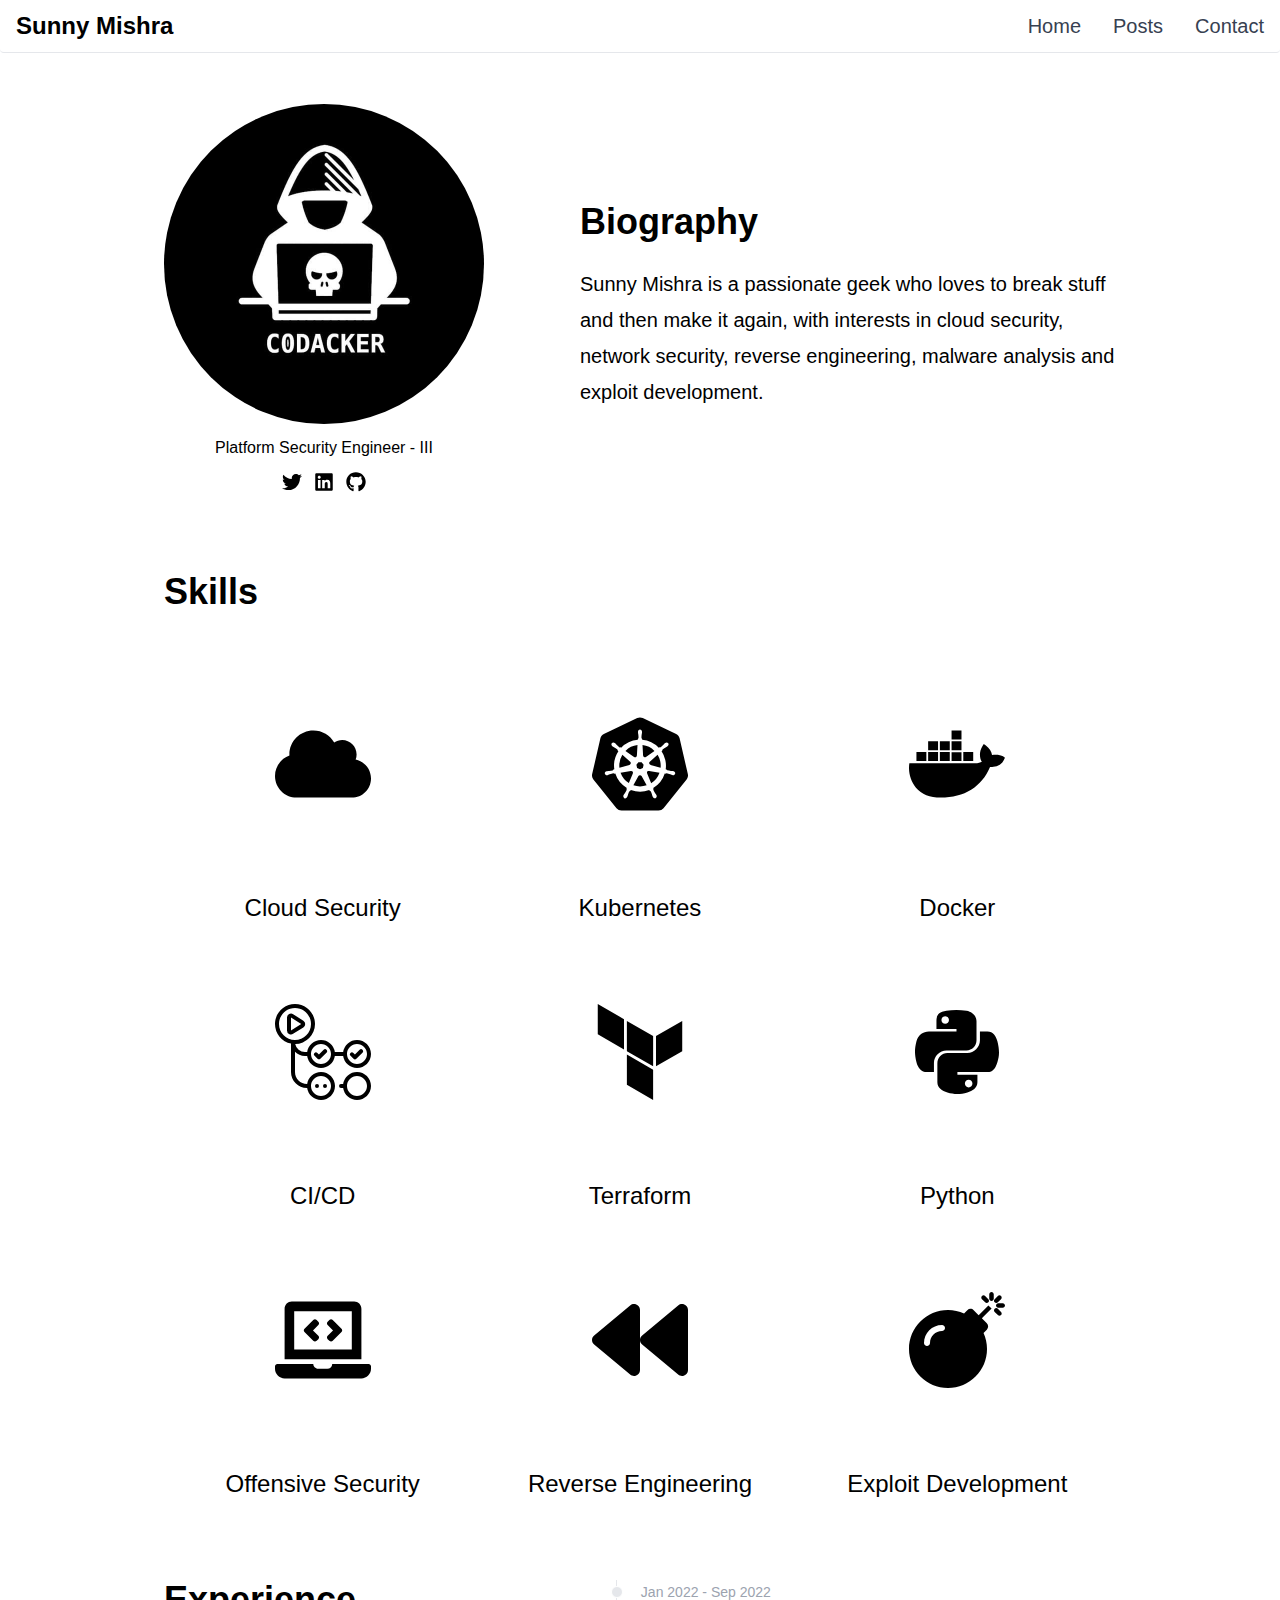
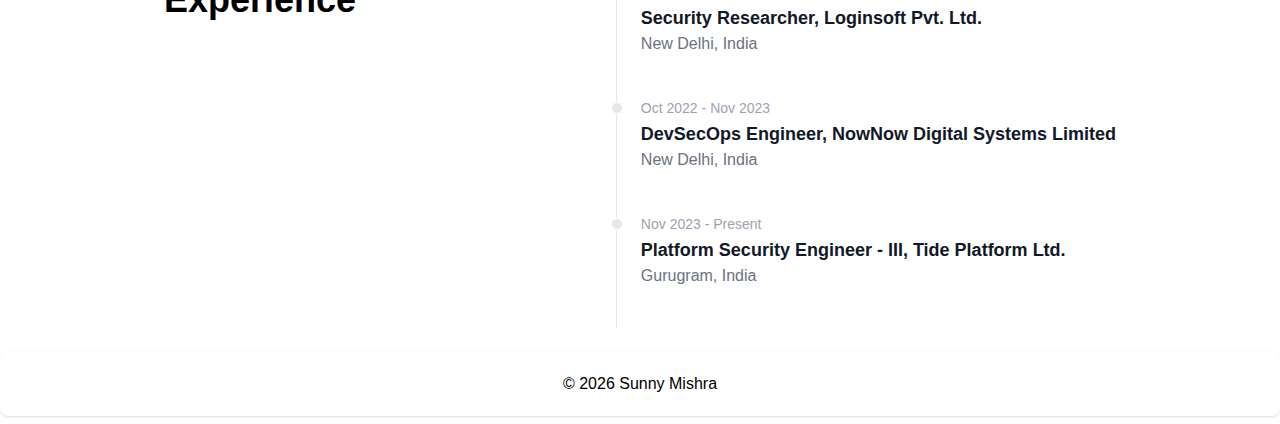
==== commit 7ba13a0c: "Updating Website: Added experience and skills" ====
--- a/index.html
+++ b/index.html
@@ -1,4 +1,4 @@
-<!DOCTYPE html><html lang="en"><head><meta charSet="utf-8"/><meta name="viewport" content="width=device-width, initial-scale=1.0"/><meta name="viewport" content="width=device-width, initial-scale=1"/><link rel="stylesheet" href="/_next/static/css/2a36b83a1f527024.css" data-precedence="next"/><link rel="stylesheet" href="/_next/static/css/33914b45df5bebdc.css" data-precedence="next"/><link rel="preload" as="script" fetchPriority="low" href="/_next/static/chunks/webpack-217760dd16c0f39c.js"/><script src="/_next/static/chunks/67cfe1a8-3dbd526fd4a435a9.js" async=""></script><script src="/_next/static/chunks/221-d874757fbab8ee90.js" async=""></script><script src="/_next/static/chunks/main-app-7b6c6160e3764fef.js" async=""></script><script src="/_next/static/chunks/e1bbbf97-87268dcdc97a46cb.js" async=""></script><script src="/_next/static/chunks/fe6a3f1d-944f55d98c1b4eeb.js" async=""></script><script src="/_next/static/chunks/44c83eb9-daf12b6f1a5f5432.js" async=""></script><script src="/_next/static/chunks/da31e3a9-38e3bef72eefc94b.js" async=""></script><script src="/_next/static/chunks/a8c0fcec-0070083858c44f22.js" async=""></script><script src="/_next/static/chunks/894-5a691b36ca4e8eb4.js" async=""></script><script src="/_next/static/chunks/app/layout-6034e67c117b81e0.js" async=""></script><title>Sunny Mishra</title><meta name="description" content="I am a passionate geek who loves to break stuff and then make it again, with interests in cloud security, network security, reverse engineering, malware analysis and exploit development."/><meta name="robots" content="index"/><meta property="og:title" content="Sunny Mishra"/><meta property="og:description" content="I am a passionate geek who loves to break stuff and then make it again, with interests in cloud security, network security, reverse engineering, malware analysis and exploit development."/><meta property="og:image" content="https://portfolio.mishrasunny174.tech/images/profile.png"/><meta property="og:type" content="website"/><meta name="twitter:card" content="summary_large_image"/><meta name="twitter:title" content="Sunny Mishra"/><meta name="twitter:description" content="I am a passionate geek who loves to break stuff and then make it again, with interests in cloud security, network security, reverse engineering, malware analysis and exploit development."/><meta name="twitter:image" content="https://portfolio.mishrasunny174.tech/images/profile.png"/><script data-flowbite-theme-mode-script="true">
+<!DOCTYPE html><html lang="en"><head><meta charSet="utf-8"/><meta name="viewport" content="width=device-width, initial-scale=1"/><link rel="stylesheet" href="/_next/static/css/d80439e00c155b6f.css" data-precedence="next"/><link rel="stylesheet" href="/_next/static/css/33914b45df5bebdc.css" data-precedence="next"/><link rel="preload" as="script" fetchPriority="low" href="/_next/static/chunks/webpack-217760dd16c0f39c.js"/><script src="/_next/static/chunks/67cfe1a8-3dbd526fd4a435a9.js" async=""></script><script src="/_next/static/chunks/221-d874757fbab8ee90.js" async=""></script><script src="/_next/static/chunks/main-app-7b6c6160e3764fef.js" async=""></script><script src="/_next/static/chunks/e1bbbf97-87268dcdc97a46cb.js" async=""></script><script src="/_next/static/chunks/44c83eb9-daf12b6f1a5f5432.js" async=""></script><script src="/_next/static/chunks/da31e3a9-38e3bef72eefc94b.js" async=""></script><script src="/_next/static/chunks/fe6a3f1d-944f55d98c1b4eeb.js" async=""></script><script src="/_next/static/chunks/a8c0fcec-0070083858c44f22.js" async=""></script><script src="/_next/static/chunks/46-8d53740cca1dedad.js" async=""></script><script src="/_next/static/chunks/app/page-0c12a28db170b7f4.js" async=""></script><script src="/_next/static/chunks/940-47df45a5a9f25721.js" async=""></script><script src="/_next/static/chunks/app/layout-63c7e07065b1567c.js" async=""></script><link rel="icon" href="/icon.png"/><link rel="apple-touch-icon" sizes="256x256" href="/icon-256.png"/><title>Sunny Mishra</title><meta name="description" content="Sunny Mishra is a passionate geek who loves to break stuff and then make it again, with interests in cloud security, network security, reverse engineering, malware analysis and exploit development."/><meta name="robots" content="index"/><meta property="og:title" content="Sunny Mishra"/><meta property="og:description" content="Sunny Mishra is a passionate geek who loves to break stuff and then make it again, with interests in cloud security, network security, reverse engineering, malware analysis and exploit development."/><meta property="og:image" content="https://mishrasunny174.github.io/images/profile.png"/><meta property="og:type" content="website"/><meta name="twitter:card" content="summary_large_image"/><meta name="twitter:title" content="Sunny Mishra"/><meta name="twitter:description" content="Sunny Mishra is a passionate geek who loves to break stuff and then make it again, with interests in cloud security, network security, reverse engineering, malware analysis and exploit development."/><meta name="twitter:image" content="https://mishrasunny174.github.io/images/profile.png"/><link rel="icon" href="/images/icons/favicon.png"/><script data-flowbite-theme-mode-script="true">
     try {
       const mode = window.localStorage.getItem("flowbite-theme-mode") ?? "undefined" ?? "light";
       const computedMode =
@@ -10,4 +10,4 @@
         document.documentElement.classList.remove("dark");
       }
     } catch (e) {}
-  </script><script src="/_next/static/chunks/polyfills-78c92fac7aa8fdd8.js" noModule=""></script></head><body class="bg-white dark:bg-gray-800 dark:text-white"><nav class="bg-white px-2 py-2.5 dark:border-gray-700 dark:bg-gray-800 sm:px-4 rounded"><div class="mx-auto flex flex-wrap items-center justify-between"><a class="flex items-center"><span class="self-center whitespace-nowrap text-xl font-semibold dark:text-white">Sunny Mishra</span></a><button data-testid="flowbite-navbar-toggle" class="inline-flex items-center rounded-lg p-2 text-sm text-gray-500 hover:bg-gray-100 focus:outline-none focus:ring-2 focus:ring-gray-200 dark:text-gray-400 dark:hover:bg-gray-700 dark:focus:ring-gray-600 md:hidden"><span class="sr-only">Open main menu</span><svg stroke="currentColor" fill="currentColor" stroke-width="0" viewBox="0 0 448 512" aria-hidden="true" class="h-6 w-6 shrink-0" height="1em" width="1em" xmlns="http://www.w3.org/2000/svg"><path d="M16 132h416c8.837 0 16-7.163 16-16V76c0-8.837-7.163-16-16-16H16C7.163 60 0 67.163 0 76v40c0 8.837 7.163 16 16 16zm0 160h416c8.837 0 16-7.163 16-16v-40c0-8.837-7.163-16-16-16H16c-8.837 0-16 7.163-16 16v40c0 8.837 7.163 16 16 16zm0 160h416c8.837 0 16-7.163 16-16v-40c0-8.837-7.163-16-16-16H16c-8.837 0-16 7.163-16 16v40c0 8.837 7.163 16 16 16z"></path></svg></button><div data-testid="flowbite-navbar-collapse" class="w-full md:block md:w-auto hidden"><ul class="mt-4 flex flex-col md:mt-0 md:flex-row md:space-x-8 md:text-sm md:font-medium"><li><a class="block py-2 pl-3 pr-4 md:p-0 bg-cyan-700 text-white dark:text-white md:bg-transparent md:text-cyan-700" href="/">Home</a></li><li><a class="block py-2 pl-3 pr-4 md:p-0 border-b border-gray-100 text-gray-700 hover:bg-gray-50 dark:border-gray-700 dark:text-gray-400 dark:hover:bg-gray-700 dark:hover:text-white md:border-0 md:hover:bg-transparent md:hover:text-cyan-700 md:dark:hover:bg-transparent md:dark:hover:text-white" href="/posts">Posts</a></li><li><a class="block py-2 pl-3 pr-4 md:p-0 border-b border-gray-100 text-gray-700 hover:bg-gray-50 dark:border-gray-700 dark:text-gray-400 dark:hover:bg-gray-700 dark:hover:text-white md:border-0 md:hover:bg-transparent md:hover:text-cyan-700 md:dark:hover:bg-transparent md:dark:hover:text-white" href="/contact">Contact</a></li></ul></div></div></nav><main class="container mx-auto"><div class="mt-20"><div class="mx-auto max-w-screen-lg px-3 py-6"><div class="flex flex-col items-center md:flex-row md:justify-between md:gap-x-24"><div class="shrink-0"><img class="h-80 w-80 rounded-full" src="/images/profile.png" alt="Avatar image" loading="lazy"/><div class="mt-3 flex gap-3 items-center justify-center"><a href="/"></a><a href="/"><svg aria-hidden="true" focusable="false" data-prefix="fab" data-icon="twitter" class="svg-inline--fa fa-twitter fa-2x " role="img" xmlns="http://www.w3.org/2000/svg" viewBox="0 0 512 512"><path fill="currentColor" d="M459.37 151.716c.325 4.548.325 9.097.325 13.645 0 138.72-105.583 298.558-298.558 298.558-59.452 0-114.68-17.219-161.137-47.106 8.447.974 16.568 1.299 25.34 1.299 49.055 0 94.213-16.568 130.274-44.832-46.132-.975-84.792-31.188-98.112-72.772 6.498.974 12.995 1.624 19.818 1.624 9.421 0 18.843-1.3 27.614-3.573-48.081-9.747-84.143-51.98-84.143-102.985v-1.299c13.969 7.797 30.214 12.67 47.431 13.319-28.264-18.843-46.781-51.005-46.781-87.391 0-19.492 5.197-37.36 14.294-52.954 51.655 63.675 129.3 105.258 216.365 109.807-1.624-7.797-2.599-15.918-2.599-24.04 0-57.828 46.782-104.934 104.934-104.934 30.213 0 57.502 12.67 76.67 33.137 23.715-4.548 46.456-13.32 66.599-25.34-7.798 24.366-24.366 44.833-46.132 57.827 21.117-2.273 41.584-8.122 60.426-16.243-14.292 20.791-32.161 39.308-52.628 54.253z"></path></svg></a><a href="/"><svg aria-hidden="true" focusable="false" data-prefix="fab" data-icon="linkedin" class="svg-inline--fa fa-linkedin fa-2x " role="img" xmlns="http://www.w3.org/2000/svg" viewBox="0 0 448 512"><path fill="currentColor" d="M416 32H31.9C14.3 32 0 46.5 0 64.3v383.4C0 465.5 14.3 480 31.9 480H416c17.6 0 32-14.5 32-32.3V64.3c0-17.8-14.4-32.3-32-32.3zM135.4 416H69V202.2h66.5V416zm-33.2-243c-21.3 0-38.5-17.3-38.5-38.5S80.9 96 102.2 96c21.2 0 38.5 17.3 38.5 38.5 0 21.3-17.2 38.5-38.5 38.5zm282.1 243h-66.4V312c0-24.8-.5-56.7-34.5-56.7-34.6 0-39.9 27-39.9 54.9V416h-66.4V202.2h63.7v29.2h.9c8.9-16.8 30.6-34.5 62.9-34.5 67.2 0 79.7 44.3 79.7 101.9V416z"></path></svg></a><a href="/"><svg aria-hidden="true" focusable="false" data-prefix="fab" data-icon="github" class="svg-inline--fa fa-github fa-2x " role="img" xmlns="http://www.w3.org/2000/svg" viewBox="0 0 496 512"><path fill="currentColor" d="M165.9 397.4c0 2-2.3 3.6-5.2 3.6-3.3.3-5.6-1.3-5.6-3.6 0-2 2.3-3.6 5.2-3.6 3-.3 5.6 1.3 5.6 3.6zm-31.1-4.5c-.7 2 1.3 4.3 4.3 4.9 2.6 1 5.6 0 6.2-2s-1.3-4.3-4.3-5.2c-2.6-.7-5.5.3-6.2 2.3zm44.2-1.7c-2.9.7-4.9 2.6-4.6 4.9.3 2 2.9 3.3 5.9 2.6 2.9-.7 4.9-2.6 4.6-4.6-.3-1.9-3-3.2-5.9-2.9zM244.8 8C106.1 8 0 113.3 0 252c0 110.9 69.8 205.8 169.5 239.2 12.8 2.3 17.3-5.6 17.3-12.1 0-6.2-.3-40.4-.3-61.4 0 0-70 15-84.7-29.8 0 0-11.4-29.1-27.8-36.6 0 0-22.9-15.7 1.6-15.4 0 0 24.9 2 38.6 25.8 21.9 38.6 58.6 27.5 72.9 20.9 2.3-16 8.8-27.1 16-33.7-55.9-6.2-112.3-14.3-112.3-110.5 0-27.5 7.6-41.3 23.6-58.9-2.6-6.5-11.1-33.3 2.6-67.9 20.9-6.5 69 27 69 27 20-5.6 41.5-8.5 62.8-8.5s42.8 2.9 62.8 8.5c0 0 48.1-33.6 69-27 13.7 34.7 5.2 61.4 2.6 67.9 16 17.7 25.8 31.5 25.8 58.9 0 96.5-58.9 104.2-114.8 110.5 9.2 7.9 17 22.9 17 46.4 0 33.7-.3 75.4-.3 83.6 0 6.5 4.6 14.4 17.3 12.1C428.2 457.8 496 362.9 496 252 496 113.3 383.5 8 244.8 8zM97.2 352.9c-1.3 1-1 3.3.7 5.2 1.6 1.6 3.9 2.3 5.2 1 1.3-1 1-3.3-.7-5.2-1.6-1.6-3.9-2.3-5.2-1zm-10.8-8.1c-.7 1.3.3 2.9 2.3 3.9 1.6 1 3.6.7 4.3-.7.7-1.3-.3-2.9-2.3-3.9-2-.6-3.6-.3-4.3.7zm32.4 35.6c-1.6 1.3-1 4.3 1.3 6.2 2.3 2.3 5.2 2.6 6.5 1 1.3-1.3.7-4.3-1.3-6.2-2.2-2.3-5.2-2.6-6.5-1zm-11.4-14.7c-1.6 1-1.6 3.6 0 5.9 1.6 2.3 4.3 3.3 5.6 2.3 1.6-1.3 1.6-3.9 0-6.2-1.4-2.3-4-3.3-5.6-2z"></path></svg></a></div></div><div class="text-center mt-4 md:text-left"><h1 class="text-3xl font-bold">Hey there, I&#x27;m <!-- -->Sunny Mishra<!-- --> 👋</h1><p class="mt-6 text-xl leading-9">I am a passionate geek who loves to break stuff and then make it again, with interests in cloud security, network security, reverse engineering, malware analysis and exploit development.</p></div></div></div></div></main><footer data-testid="flowbite-footer" class="w-full rounded-lg bg-white shadow dark:bg-gray-800 md:flex md:items-center flex md:justify-center justify-center">© <!-- -->2024<!-- --> Sunny Mishra</footer><script src="/_next/static/chunks/webpack-217760dd16c0f39c.js" async=""></script><script>(self.__next_f=self.__next_f||[]).push([0]);self.__next_f.push([2,null])</script><script>self.__next_f.push([1,"1:HL[\"/_next/static/css/2a36b83a1f527024.css\",\"style\"]\n2:HL[\"/_next/static/css/33914b45df5bebdc.css\",\"style\"]\n"])</script><script>self.__next_f.push([1,"3:I[3787,[],\"\"]\n6:I[562,[\"431\",\"static/chunks/e1bbbf97-87268dcdc97a46cb.js\",\"459\",\"static/chunks/fe6a3f1d-944f55d98c1b4eeb.js\",\"188\",\"static/chunks/44c83eb9-daf12b6f1a5f5432.js\",\"156\",\"static/chunks/da31e3a9-38e3bef72eefc94b.js\",\"949\",\"static/chunks/a8c0fcec-0070083858c44f22.js\",\"894\",\"static/chunks/894-5a691b36ca4e8eb4.js\",\"185\",\"static/chunks/app/layout-6034e67c117b81e0.js\"],\"Navbar\"]\n7:I[9540,[\"431\",\"static/chunks/e1bbbf97-87268dcdc97a46cb.js\",\"459\",\"static/chunks/fe6a3f1d-944f55d98c1b4eeb.js\",\"188\",\"static/chunks/44c83eb9-daf12b6f1a5f5432.js\",\"156\",\"static/chunks/da31e3a9-38e3bef72eefc94b.js\",\"949\",\"static/chunks/a8c0fcec-0070083858c44f22.js\",\"894\",\"static/chunks/894-5a691b36ca4e8eb4.js\",\"185\",\"static/chunks/app/layout-6034e67c117b81e0.js\"],\"NavbarBrand\"]\n8:I[2811,[\"431\",\"static/chunks/e1bbbf97-87268dcdc97a46cb.js\",\"459\",\"static/chunks/fe6a3f1d-944f55d98c1b4eeb.js\",\"188\",\"static/chunks/44c83eb9-daf12b6f1a5f5432.js\",\"156\",\"static/chunks/da31e3a9-38e3bef72eefc94b.js\",\"949\",\"static/chunks/a8c0fcec-0070083858c44f22.js\",\"894\",\"static/chunks/894-5a691b36ca4e8eb4.js\",\"185\",\"static/chunks/app/layout-6034e67c117b81e0.js\"],\"NavbarToggle\"]\n9:I[4797,[\"431\",\"static/chunks/e1bbbf97-87268dcdc97a46cb.js\",\"459\",\"static/chunks/fe6a3f1d-944f55d98c1b4eeb.js\",\"188\",\"static/chunks/44c83eb9-daf12b6f1a5f5432.js\",\"156\",\"static/chunks/da31e3a9-38e3bef72eefc94b.js\",\"949\",\"static/chunks/a8c0fcec-0070083858c44f22.js\",\"894\",\"static/chunks/894-5a691b36ca4e8eb4.js\",\"185\",\"static/chunks/app/layout-6034e67c117b81e0.js\"],\"NavbarCollapse\"]\na:I[9409,[\"431\",\"static/chunks/e1bbbf97-87268dcdc97a46cb.js\",\"459\",\"static/chunks/fe6a3f1d-944f55d98c1b4eeb.js\",\"188\",\"static/chunks/44c83eb9-daf12b6f1a5f5432.js\",\"156\",\"static/chunks/da31e3a9-38e3bef72eefc94b.js\",\"949\",\"static/chunks/a8c0fcec-0070083858c44f22.js\",\"894\",\"static/chunks/894-5a691b36ca4e8eb4.js\",\"185\",\"static/chunks/app/layout-6034e67c117b81e0.js\"],\"NavbarLink\"]\nb:I[3099,[],\"\"]\nc:I[2506,[],\"\"]\nd:I[179,[\"431\",\"static/chunks/e1bbbf97-87268dcdc97a46cb.js\",\"459\",\"static/chunks/fe6a3f1d-944f55d98c1b4"])</script><script>self.__next_f.push([1,"eeb.js\",\"188\",\"static/chunks/44c83eb9-daf12b6f1a5f5432.js\",\"156\",\"static/chunks/da31e3a9-38e3bef72eefc94b.js\",\"949\",\"static/chunks/a8c0fcec-0070083858c44f22.js\",\"894\",\"static/chunks/894-5a691b36ca4e8eb4.js\",\"185\",\"static/chunks/app/layout-6034e67c117b81e0.js\"],\"default\"]\nf:I[4384,[],\"\"]\n5:T518,M165.9 397.4c0 2-2.3 3.6-5.2 3.6-3.3.3-5.6-1.3-5.6-3.6 0-2 2.3-3.6 5.2-3.6 3-.3 5.6 1.3 5.6 3.6zm-31.1-4.5c-.7 2 1.3 4.3 4.3 4.9 2.6 1 5.6 0 6.2-2s-1.3-4.3-4.3-5.2c-2.6-.7-5.5.3-6.2 2.3zm44.2-1.7c-2.9.7-4.9 2.6-4.6 4.9.3 2 2.9 3.3 5.9 2.6 2.9-.7 4.9-2.6 4.6-4.6-.3-1.9-3-3.2-5.9-2.9zM244.8 8C106.1 8 0 113.3 0 252c0 110.9 69.8 205.8 169.5 239.2 12.8 2.3 17.3-5.6 17.3-12.1 0-6.2-.3-40.4-.3-61.4 0 0-70 15-84.7-29.8 0 0-11.4-29.1-27.8-36.6 0 0-22.9-15.7 1.6-15.4 0 0 24.9 2 38.6 25.8 21.9 38.6 58.6 27.5 72.9 20.9 2.3-16 8.8-27.1 16-33.7-55.9-6.2-112.3-14.3-112.3-110.5 0-27.5 7.6-41.3 23.6-58.9-2.6-6.5-11.1-33.3 2.6-67.9 20.9-6.5 69 27 69 27 20-5.6 41.5-8.5 62.8-8.5s42.8 2.9 62.8 8.5c0 0 48.1-33.6 69-27 13.7 34.7 5.2 61.4 2.6 67.9 16 17.7 25.8 31.5 25.8 58.9 0 96.5-58.9 104.2-114.8 110.5 9.2 7.9 17 22.9 17 46.4 0 33.7-.3 75.4-.3 83.6 0 6.5 4.6 14.4 17.3 12.1C428.2 457.8 496 362.9 496 252 496 113.3 383.5 8 244.8 8zM97.2 352.9c-1.3 1-1 3.3.7 5.2 1.6 1.6 3.9 2.3 5.2 1 1.3-1 1-3.3-.7-5.2-1.6-1.6-3.9-2.3-5.2-1zm-10.8-8.1c-.7 1.3.3 2.9 2.3 3.9 1.6 1 3.6.7 4.3-.7.7-1.3-.3-2.9-2.3-3.9-2-.6-3.6-.3-4.3.7zm32.4 35.6c-1.6 1.3-1 4.3 1.3 6.2 2.3 2.3 5.2 2.6 6.5 1 1.3-1.3.7-4.3-1.3-6.2-2.2-2.3-5.2-2.6-6.5-1zm-11.4-14.7c-1.6 1-1.6 3.6 0 5.9 1.6 2.3 4.3 3.3 5.6 2.3 1.6-1.3 1.6-3.9 0-6.2-1.4-2.3-4-3.3-5.6-2z10:[]\n"])</script><script>self.__next_f.push([1,"0:[[[\"$\",\"link\",\"0\",{\"rel\":\"stylesheet\",\"href\":\"/_next/static/css/2a36b83a1f527024.css\",\"precedence\":\"next\",\"crossOrigin\":\"$undefined\"}],[\"$\",\"link\",\"1\",{\"rel\":\"stylesheet\",\"href\":\"/_next/static/css/33914b45df5bebdc.css\",\"precedence\":\"next\",\"crossOrigin\":\"$undefined\"}]],[\"$\",\"$L3\",null,{\"buildId\":\"nrWq7TZ7gjhIJAvNPRY0r\",\"assetPrefix\":\"\",\"initialCanonicalUrl\":\"/\",\"initialTree\":[\"\",{\"children\":[\"__PAGE__\",{}]},\"$undefined\",\"$undefined\",true],\"initialSeedData\":[\"\",{\"children\":[\"__PAGE__\",{},[[\"$L4\",[\"$\",\"div\",null,{\"className\":\"mt-20\",\"children\":[\"$\",\"div\",null,{\"className\":\"mx-auto max-w-screen-lg px-3 py-6\",\"children\":[\"$undefined\",[\"$\",\"div\",null,{\"className\":\"flex flex-col items-center md:flex-row md:justify-between md:gap-x-24\",\"children\":[[\"$\",\"div\",null,{\"className\":\"shrink-0\",\"children\":[[\"$\",\"img\",null,{\"className\":\"h-80 w-80 rounded-full\",\"src\":\"/images/profile.png\",\"alt\":\"Avatar image\",\"loading\":\"lazy\"}],[\"$\",\"div\",null,{\"className\":\"mt-3 flex gap-3 items-center justify-center\",\"children\":[[\"$\",\"a\",null,{\"href\":\"/\"}],[\"$\",\"a\",null,{\"href\":\"/\",\"children\":[\"$\",\"svg\",null,{\"aria-hidden\":\"true\",\"focusable\":\"false\",\"data-prefix\":\"fab\",\"data-icon\":\"twitter\",\"className\":\"svg-inline--fa fa-twitter fa-2x \",\"role\":\"img\",\"xmlns\":\"http://www.w3.org/2000/svg\",\"viewBox\":\"0 0 512 512\",\"style\":{},\"children\":[\"$\",\"path\",null,{\"fill\":\"currentColor\",\"d\":\"M459.37 151.716c.325 4.548.325 9.097.325 13.645 0 138.72-105.583 298.558-298.558 298.558-59.452 0-114.68-17.219-161.137-47.106 8.447.974 16.568 1.299 25.34 1.299 49.055 0 94.213-16.568 130.274-44.832-46.132-.975-84.792-31.188-98.112-72.772 6.498.974 12.995 1.624 19.818 1.624 9.421 0 18.843-1.3 27.614-3.573-48.081-9.747-84.143-51.98-84.143-102.985v-1.299c13.969 7.797 30.214 12.67 47.431 13.319-28.264-18.843-46.781-51.005-46.781-87.391 0-19.492 5.197-37.36 14.294-52.954 51.655 63.675 129.3 105.258 216.365 109.807-1.624-7.797-2.599-15.918-2.599-24.04 0-57.828 46.782-104.934 104.934-104.934 30.213 0 57.502 12.67 76.67 33.137 23.715-4.548 46.456-13.32 66.599-25.34-7.798 24.366-24.366 44.833-46.132 57.827 21.117-2.273 41.584-8.122 60.426-16.243-14.292 20.791-32.161 39.308-52.628 54.253z\",\"style\":{}}]}]}],[\"$\",\"a\",null,{\"href\":\"/\",\"children\":[\"$\",\"svg\",null,{\"aria-hidden\":\"true\",\"focusable\":\"false\",\"data-prefix\":\"fab\",\"data-icon\":\"linkedin\",\"className\":\"svg-inline--fa fa-linkedin fa-2x \",\"role\":\"img\",\"xmlns\":\"http://www.w3.org/2000/svg\",\"viewBox\":\"0 0 448 512\",\"style\":{},\"children\":[\"$\",\"path\",null,{\"fill\":\"currentColor\",\"d\":\"M416 32H31.9C14.3 32 0 46.5 0 64.3v383.4C0 465.5 14.3 480 31.9 480H416c17.6 0 32-14.5 32-32.3V64.3c0-17.8-14.4-32.3-32-32.3zM135.4 416H69V202.2h66.5V416zm-33.2-243c-21.3 0-38.5-17.3-38.5-38.5S80.9 96 102.2 96c21.2 0 38.5 17.3 38.5 38.5 0 21.3-17.2 38.5-38.5 38.5zm282.1 243h-66.4V312c0-24.8-.5-56.7-34.5-56.7-34.6 0-39.9 27-39.9 54.9V416h-66.4V202.2h63.7v29.2h.9c8.9-16.8 30.6-34.5 62.9-34.5 67.2 0 79.7 44.3 79.7 101.9V416z\",\"style\":{}}]}]}],[\"$\",\"a\",null,{\"href\":\"/\",\"children\":[\"$\",\"svg\",null,{\"aria-hidden\":\"true\",\"focusable\":\"false\",\"data-prefix\":\"fab\",\"data-icon\":\"github\",\"className\":\"svg-inline--fa fa-github fa-2x \",\"role\":\"img\",\"xmlns\":\"http://www.w3.org/2000/svg\",\"viewBox\":\"0 0 496 512\",\"style\":{},\"children\":[\"$\",\"path\",null,{\"fill\":\"currentColor\",\"d\":\"$5\",\"style\":{}}]}]}]]}]]}],[\"$\",\"div\",null,{\"className\":\"text-center mt-4 md:text-left\",\"children\":[[\"$\",\"h1\",null,{\"className\":\"text-3xl font-bold\",\"children\":[\"Hey there, I'm \",\"Sunny Mishra\",\" 👋\"]}],[\"$\",\"p\",null,{\"className\":\"mt-6 text-xl leading-9\",\"children\":\"I am a passionate geek who loves to break stuff and then make it again, with interests in cloud security, network security, reverse engineering, malware analysis and exploit development.\"}]]}]]}]]}]}]],null],null]},[[\"$\",\"html\",null,{\"lang\":\"en\",\"suppressHydrationWarning\":true,\"children\":[[\"$\",\"head\",null,{\"children\":[[\"$\",\"script\",null,{\"data-flowbite-theme-mode-script\":true,\"dangerouslySetInnerHTML\":{\"__html\":\"\\n    try {\\n      const mode = window.localStorage.getItem(\\\"flowbite-theme-mode\\\") ?? \\\"undefined\\\" ?? \\\"light\\\";\\n      const computedMode =\\n        mode === \\\"auto\\\" ? (window.matchMedia(\\\"(prefers-color-scheme: dark)\\\").matches ? \\\"dark\\\" : \\\"light\\\") : mode;\\n\\n      if (computedMode === \\\"dark\\\") {\\n        document.documentElement.classList.add(\\\"dark\\\");\\n      } else {\\n        document.documentElement.classList.remove(\\\"dark\\\");\\n      }\\n    } catch (e) {}\\n  \"}}],[\"$\",\"meta\",null,{\"name\":\"viewport\",\"content\":\"width=device-width, initial-scale=1.0\"}]]}],[\"$\",\"body\",null,{\"className\":\"bg-white dark:bg-gray-800 dark:text-white\",\"children\":[[\"$\",\"$L6\",null,{\"fluid\":true,\"rounded\":true,\"children\":[[\"$\",\"$L7\",null,{\"children\":[\"$\",\"span\",null,{\"className\":\"self-center whitespace-nowrap text-xl font-semibold dark:text-white\",\"children\":\"Sunny Mishra\"}]}],[\"$\",\"$L8\",null,{}],[\"$\",\"$L9\",null,{\"children\":[[\"$\",\"$La\",null,{\"href\":\"/\",\"active\":true,\"children\":\"Home\"}],[\"$\",\"$La\",null,{\"href\":\"/posts\",\"children\":\"Posts\"}],[\"$\",\"$La\",null,{\"href\":\"/contact\",\"children\":\"Contact\"}]]}]]}],[\"$\",\"main\",null,{\"className\":\"container mx-auto\",\"children\":[\"$\",\"$Lb\",null,{\"parallelRouterKey\":\"children\",\"segmentPath\":[\"children\"],\"error\":\"$undefined\",\"errorStyles\":\"$undefined\",\"errorScripts\":\"$undefined\",\"template\":[\"$\",\"$Lc\",null,{}],\"templateStyles\":\"$undefined\",\"templateScripts\":\"$undefined\",\"notFound\":[[\"$\",\"title\",null,{\"children\":\"404: This page could not be found.\"}],[\"$\",\"div\",null,{\"style\":{\"fontFamily\":\"system-ui,\\\"Segoe UI\\\",Roboto,Helvetica,Arial,sans-serif,\\\"Apple Color Emoji\\\",\\\"Segoe UI Emoji\\\"\",\"height\":\"100vh\",\"textAlign\":\"center\",\"display\":\"flex\",\"flexDirection\":\"column\",\"alignItems\":\"center\",\"justifyContent\":\"center\"},\"children\":[\"$\",\"div\",null,{\"children\":[[\"$\",\"style\",null,{\"dangerouslySetInnerHTML\":{\"__html\":\"body{color:#000;background:#fff;margin:0}.next-error-h1{border-right:1px solid rgba(0,0,0,.3)}@media (prefers-color-scheme:dark){body{color:#fff;background:#000}.next-error-h1{border-right:1px solid rgba(255,255,255,.3)}}\"}}],[\"$\",\"h1\",null,{\"className\":\"next-error-h1\",\"style\":{\"display\":\"inline-block\",\"margin\":\"0 20px 0 0\",\"padding\":\"0 23px 0 0\",\"fontSize\":24,\"fontWeight\":500,\"verticalAlign\":\"top\",\"lineHeight\":\"49px\"},\"children\":\"404\"}],[\"$\",\"div\",null,{\"style\":{\"display\":\"inline-block\"},\"children\":[\"$\",\"h2\",null,{\"style\":{\"fontSize\":14,\"fontWeight\":400,\"lineHeight\":\"49px\",\"margin\":0},\"children\":\"This page could not be found.\"}]}]]}]}]],\"notFoundStyles\":[],\"styles\":null}]}],[\"$\",\"$Ld\",null,{}]]}]]}],null],null],\"couldBeIntercepted\":false,\"initialHead\":[false,\"$Le\"],\"globalErrorComponent\":\"$f\",\"missingSlots\":\"$W10\"}]]\n"])</script><script>self.__next_f.push([1,"e:[[\"$\",\"meta\",\"0\",{\"name\":\"viewport\",\"content\":\"width=device-width, initial-scale=1\"}],[\"$\",\"meta\",\"1\",{\"charSet\":\"utf-8\"}],[\"$\",\"title\",\"2\",{\"children\":\"Sunny Mishra\"}],[\"$\",\"meta\",\"3\",{\"name\":\"description\",\"content\":\"I am a passionate geek who loves to break stuff and then make it again, with interests in cloud security, network security, reverse engineering, malware analysis and exploit development.\"}],[\"$\",\"meta\",\"4\",{\"name\":\"robots\",\"content\":\"index\"}],[\"$\",\"meta\",\"5\",{\"property\":\"og:title\",\"content\":\"Sunny Mishra\"}],[\"$\",\"meta\",\"6\",{\"property\":\"og:description\",\"content\":\"I am a passionate geek who loves to break stuff and then make it again, with interests in cloud security, network security, reverse engineering, malware analysis and exploit development.\"}],[\"$\",\"meta\",\"7\",{\"property\":\"og:image\",\"content\":\"https://portfolio.mishrasunny174.tech/images/profile.png\"}],[\"$\",\"meta\",\"8\",{\"property\":\"og:type\",\"content\":\"website\"}],[\"$\",\"meta\",\"9\",{\"name\":\"twitter:card\",\"content\":\"summary_large_image\"}],[\"$\",\"meta\",\"10\",{\"name\":\"twitter:title\",\"content\":\"Sunny Mishra\"}],[\"$\",\"meta\",\"11\",{\"name\":\"twitter:description\",\"content\":\"I am a passionate geek who loves to break stuff and then make it again, with interests in cloud security, network security, reverse engineering, malware analysis and exploit development.\"}],[\"$\",\"meta\",\"12\",{\"name\":\"twitter:image\",\"content\":\"https://portfolio.mishrasunny174.tech/images/profile.png\"}]]\n4:null\n"])</script></body></html>+  </script><script src="/_next/static/chunks/polyfills-78c92fac7aa8fdd8.js" noModule=""></script></head><body class="bg-white dark:bg-gray-800 dark:text-white"><nav class="px-2 py-2.5 sm:px-4 rounded bg-white dark:bg-gray-900 fixed w-full z-20 top-0 start-0 border-b border-gray-200 dark:border-gray-600 mx-auto"><div class="mx-auto flex flex-wrap items-center justify-between"><a class="flex items-center" href="/"><span class="self-center whitespace-nowrap text-2xl font-semibold dark:text-white">Sunny Mishra</span></a><button data-testid="flowbite-navbar-toggle" class="inline-flex items-center rounded-lg p-2 text-sm text-gray-500 hover:bg-gray-100 focus:outline-none focus:ring-2 focus:ring-gray-200 dark:text-gray-400 dark:hover:bg-gray-700 dark:focus:ring-gray-600 md:hidden"><span class="sr-only">Open main menu</span><svg stroke="currentColor" fill="currentColor" stroke-width="0" viewBox="0 0 448 512" aria-hidden="true" class="h-6 w-6 shrink-0" height="1em" width="1em" xmlns="http://www.w3.org/2000/svg"><path d="M16 132h416c8.837 0 16-7.163 16-16V76c0-8.837-7.163-16-16-16H16C7.163 60 0 67.163 0 76v40c0 8.837 7.163 16 16 16zm0 160h416c8.837 0 16-7.163 16-16v-40c0-8.837-7.163-16-16-16H16c-8.837 0-16 7.163-16 16v40c0 8.837 7.163 16 16 16zm0 160h416c8.837 0 16-7.163 16-16v-40c0-8.837-7.163-16-16-16H16c-8.837 0-16 7.163-16 16v40c0 8.837 7.163 16 16 16z"></path></svg></button><div data-testid="flowbite-navbar-collapse" class="w-full md:block md:w-auto hidden"><ul class="mt-4 flex flex-col md:mt-0 md:flex-row md:space-x-8 md:text-sm md:font-medium"><li><a class="block py-2 pl-3 pr-4 md:p-0 border-b border-gray-100 text-gray-700 hover:bg-gray-50 dark:border-gray-700 dark:text-gray-400 dark:hover:bg-gray-700 dark:hover:text-white md:border-0 md:hover:bg-transparent md:hover:text-cyan-700 md:dark:hover:bg-transparent md:dark:hover:text-white text-xl" href="/">Home</a></li><li><a class="block py-2 pl-3 pr-4 md:p-0 border-b border-gray-100 text-gray-700 hover:bg-gray-50 dark:border-gray-700 dark:text-gray-400 dark:hover:bg-gray-700 dark:hover:text-white md:border-0 md:hover:bg-transparent md:hover:text-cyan-700 md:dark:hover:bg-transparent md:dark:hover:text-white text-xl" href="/posts">Posts</a></li><li><a class="block py-2 pl-3 pr-4 md:p-0 border-b border-gray-100 text-gray-700 hover:bg-gray-50 dark:border-gray-700 dark:text-gray-400 dark:hover:bg-gray-700 dark:hover:text-white md:border-0 md:hover:bg-transparent md:hover:text-cyan-700 md:dark:hover:bg-transparent md:dark:hover:text-white text-xl" href="/contact">Contact</a></li></ul></div></div></nav><main class="container mx-auto"><div class="mt-20"><div class="mx-auto max-w-screen-lg px-3 py-6"><div class="flex flex-col items-center md:flex-row md:justify-between md:gap-x-24"><div class="shrink-0"><img class="h-80 w-80 rounded-full" src="/images/profile.png" alt="Avatar image" loading="lazy"/><div class="mt-3 flex gap-3 items-center justify-center"> <!-- -->Platform Security Engineer - III<!-- --> </div><div class="mt-3 flex gap-3 items-center justify-center"><a href="/"><svg stroke="currentColor" fill="currentColor" stroke-width="0" viewBox="0 0 512 512" class="text-xl" height="1em" width="1em" xmlns="http://www.w3.org/2000/svg"><path d="M459.37 151.716c.325 4.548.325 9.097.325 13.645 0 138.72-105.583 298.558-298.558 298.558-59.452 0-114.68-17.219-161.137-47.106 8.447.974 16.568 1.299 25.34 1.299 49.055 0 94.213-16.568 130.274-44.832-46.132-.975-84.792-31.188-98.112-72.772 6.498.974 12.995 1.624 19.818 1.624 9.421 0 18.843-1.3 27.614-3.573-48.081-9.747-84.143-51.98-84.143-102.985v-1.299c13.969 7.797 30.214 12.67 47.431 13.319-28.264-18.843-46.781-51.005-46.781-87.391 0-19.492 5.197-37.36 14.294-52.954 51.655 63.675 129.3 105.258 216.365 109.807-1.624-7.797-2.599-15.918-2.599-24.04 0-57.828 46.782-104.934 104.934-104.934 30.213 0 57.502 12.67 76.67 33.137 23.715-4.548 46.456-13.32 66.599-25.34-7.798 24.366-24.366 44.833-46.132 57.827 21.117-2.273 41.584-8.122 60.426-16.243-14.292 20.791-32.161 39.308-52.628 54.253z"></path></svg></a><a href="/"><svg stroke="currentColor" fill="currentColor" stroke-width="0" viewBox="0 0 448 512" class="text-xl" height="1em" width="1em" xmlns="http://www.w3.org/2000/svg"><path d="M416 32H31.9C14.3 32 0 46.5 0 64.3v383.4C0 465.5 14.3 480 31.9 480H416c17.6 0 32-14.5 32-32.3V64.3c0-17.8-14.4-32.3-32-32.3zM135.4 416H69V202.2h66.5V416zm-33.2-243c-21.3 0-38.5-17.3-38.5-38.5S80.9 96 102.2 96c21.2 0 38.5 17.3 38.5 38.5 0 21.3-17.2 38.5-38.5 38.5zm282.1 243h-66.4V312c0-24.8-.5-56.7-34.5-56.7-34.6 0-39.9 27-39.9 54.9V416h-66.4V202.2h63.7v29.2h.9c8.9-16.8 30.6-34.5 62.9-34.5 67.2 0 79.7 44.3 79.7 101.9V416z"></path></svg></a><a href="/"><svg stroke="currentColor" fill="currentColor" stroke-width="0" viewBox="0 0 496 512" class="text-xl" height="1em" width="1em" xmlns="http://www.w3.org/2000/svg"><path d="M165.9 397.4c0 2-2.3 3.6-5.2 3.6-3.3.3-5.6-1.3-5.6-3.6 0-2 2.3-3.6 5.2-3.6 3-.3 5.6 1.3 5.6 3.6zm-31.1-4.5c-.7 2 1.3 4.3 4.3 4.9 2.6 1 5.6 0 6.2-2s-1.3-4.3-4.3-5.2c-2.6-.7-5.5.3-6.2 2.3zm44.2-1.7c-2.9.7-4.9 2.6-4.6 4.9.3 2 2.9 3.3 5.9 2.6 2.9-.7 4.9-2.6 4.6-4.6-.3-1.9-3-3.2-5.9-2.9zM244.8 8C106.1 8 0 113.3 0 252c0 110.9 69.8 205.8 169.5 239.2 12.8 2.3 17.3-5.6 17.3-12.1 0-6.2-.3-40.4-.3-61.4 0 0-70 15-84.7-29.8 0 0-11.4-29.1-27.8-36.6 0 0-22.9-15.7 1.6-15.4 0 0 24.9 2 38.6 25.8 21.9 38.6 58.6 27.5 72.9 20.9 2.3-16 8.8-27.1 16-33.7-55.9-6.2-112.3-14.3-112.3-110.5 0-27.5 7.6-41.3 23.6-58.9-2.6-6.5-11.1-33.3 2.6-67.9 20.9-6.5 69 27 69 27 20-5.6 41.5-8.5 62.8-8.5s42.8 2.9 62.8 8.5c0 0 48.1-33.6 69-27 13.7 34.7 5.2 61.4 2.6 67.9 16 17.7 25.8 31.5 25.8 58.9 0 96.5-58.9 104.2-114.8 110.5 9.2 7.9 17 22.9 17 46.4 0 33.7-.3 75.4-.3 83.6 0 6.5 4.6 14.4 17.3 12.1C428.2 457.8 496 362.9 496 252 496 113.3 383.5 8 244.8 8zM97.2 352.9c-1.3 1-1 3.3.7 5.2 1.6 1.6 3.9 2.3 5.2 1 1.3-1 1-3.3-.7-5.2-1.6-1.6-3.9-2.3-5.2-1zm-10.8-8.1c-.7 1.3.3 2.9 2.3 3.9 1.6 1 3.6.7 4.3-.7.7-1.3-.3-2.9-2.3-3.9-2-.6-3.6-.3-4.3.7zm32.4 35.6c-1.6 1.3-1 4.3 1.3 6.2 2.3 2.3 5.2 2.6 6.5 1 1.3-1.3.7-4.3-1.3-6.2-2.2-2.3-5.2-2.6-6.5-1zm-11.4-14.7c-1.6 1-1.6 3.6 0 5.9 1.6 2.3 4.3 3.3 5.6 2.3 1.6-1.3 1.6-3.9 0-6.2-1.4-2.3-4-3.3-5.6-2z"></path></svg></a></div></div><div class="text-center mt-4 md:text-left"><h1 class="text-4xl font-bold">Biography</h1><p class="mt-6 text-xl leading-9">Sunny Mishra is a passionate geek who loves to break stuff and then make it again, with interests in cloud security, network security, reverse engineering, malware analysis and exploit development.</p></div></div></div><div><div class="justify-center align-center text-center md:text-left mt-8 mx-auto max-w-screen-lg px-3 py-6"><div class="mb-6 font-bold text-4xl">Skills</div><div class="flex flex-wrap justify-evenly md:justify-around"><div><div class="text-7xl text-center p-6 m-6 md:text-8xl md:p-10 md:m-10"><svg stroke="currentColor" fill="currentColor" stroke-width="0" viewBox="0 0 640 512" height="1em" width="1em" xmlns="http://www.w3.org/2000/svg"><path d="M537.6 226.6c4.1-10.7 6.4-22.4 6.4-34.6 0-53-43-96-96-96-19.7 0-38.1 6-53.3 16.2C367 64.2 315.3 32 256 32c-88.4 0-160 71.6-160 160 0 2.7.1 5.4.2 8.1C40.2 219.8 0 273.2 0 336c0 79.5 64.5 144 144 144h368c70.7 0 128-57.3 128-128 0-61.9-44-113.6-102.4-125.4z"></path></svg></div><div class="text-2xl text-center"> <!-- -->Cloud Security<!-- --> </div></div><div><div class="text-7xl text-center p-6 m-6 md:text-8xl md:p-10 md:m-10"><svg stroke="currentColor" fill="currentColor" stroke-width="0" role="img" viewBox="0 0 24 24" height="1em" width="1em" xmlns="http://www.w3.org/2000/svg"><path d="M10.204 14.35l.007.01-.999 2.413a5.171 5.171 0 0 1-2.075-2.597l2.578-.437.004.005a.44.44 0 0 1 .484.606zm-.833-2.129a.44.44 0 0 0 .173-.756l.002-.011L7.585 9.7a5.143 5.143 0 0 0-.73 3.255l2.514-.725.002-.009zm1.145-1.98a.44.44 0 0 0 .699-.337l.01-.005.15-2.62a5.144 5.144 0 0 0-3.01 1.442l2.147 1.523.004-.002zm.76 2.75l.723.349.722-.347.18-.78-.5-.623h-.804l-.5.623.179.779zm1.5-3.095a.44.44 0 0 0 .7.336l.008.003 2.134-1.513a5.188 5.188 0 0 0-2.992-1.442l.148 2.615.002.001zm10.876 5.97l-5.773 7.181a1.6 1.6 0 0 1-1.248.594l-9.261.003a1.6 1.6 0 0 1-1.247-.596l-5.776-7.18a1.583 1.583 0 0 1-.307-1.34L2.1 5.573c.108-.47.425-.864.863-1.073L11.305.513a1.606 1.606 0 0 1 1.385 0l8.345 3.985c.438.209.755.604.863 1.073l2.062 8.955c.108.47-.005.963-.308 1.34zm-3.289-2.057c-.042-.01-.103-.026-.145-.034-.174-.033-.315-.025-.479-.038-.35-.037-.638-.067-.895-.148-.105-.04-.18-.165-.216-.216l-.201-.059a6.45 6.45 0 0 0-.105-2.332 6.465 6.465 0 0 0-.936-2.163c.052-.047.15-.133.177-.159.008-.09.001-.183.094-.282.197-.185.444-.338.743-.522.142-.084.273-.137.415-.242.032-.024.076-.062.11-.089.24-.191.295-.52.123-.736-.172-.216-.506-.236-.745-.045-.034.027-.08.062-.111.088-.134.116-.217.23-.33.35-.246.25-.45.458-.673.609-.097.056-.239.037-.303.033l-.19.135a6.545 6.545 0 0 0-4.146-2.003l-.012-.223c-.065-.062-.143-.115-.163-.25-.022-.268.015-.557.057-.905.023-.163.061-.298.068-.475.001-.04-.001-.099-.001-.142 0-.306-.224-.555-.5-.555-.275 0-.499.249-.499.555l.001.014c0 .041-.002.092 0 .128.006.177.044.312.067.475.042.348.078.637.056.906a.545.545 0 0 1-.162.258l-.012.211a6.424 6.424 0 0 0-4.166 2.003 8.373 8.373 0 0 1-.18-.128c-.09.012-.18.04-.297-.029-.223-.15-.427-.358-.673-.608-.113-.12-.195-.234-.329-.349-.03-.026-.077-.062-.111-.088a.594.594 0 0 0-.348-.132.481.481 0 0 0-.398.176c-.172.216-.117.546.123.737l.007.005.104.083c.142.105.272.159.414.242.299.185.546.338.743.522.076.082.09.226.1.288l.16.143a6.462 6.462 0 0 0-1.02 4.506l-.208.06c-.055.072-.133.184-.215.217-.257.081-.546.11-.895.147-.164.014-.305.006-.48.039-.037.007-.09.02-.133.03l-.004.002-.007.002c-.295.071-.484.342-.423.608.061.267.349.429.645.365l.007-.001.01-.003.129-.029c.17-.046.294-.113.448-.172.33-.118.604-.217.87-.256.112-.009.23.069.288.101l.217-.037a6.5 6.5 0 0 0 2.88 3.596l-.09.218c.033.084.069.199.044.282-.097.252-.263.517-.452.813-.091.136-.185.242-.268.399-.02.037-.045.095-.064.134-.128.275-.034.591.213.71.248.12.556-.007.69-.282v-.002c.02-.039.046-.09.062-.127.07-.162.094-.301.144-.458.132-.332.205-.68.387-.897.05-.06.13-.082.215-.105l.113-.205a6.453 6.453 0 0 0 4.609.012l.106.192c.086.028.18.042.256.155.136.232.229.507.342.84.05.156.074.295.145.457.016.037.043.09.062.129.133.276.442.402.69.282.247-.118.341-.435.213-.71-.02-.039-.045-.096-.065-.134-.083-.156-.177-.261-.268-.398-.19-.296-.346-.541-.443-.793-.04-.13.007-.21.038-.294-.018-.022-.059-.144-.083-.202a6.499 6.499 0 0 0 2.88-3.622c.064.01.176.03.213.038.075-.05.144-.114.28-.104.266.039.54.138.87.256.154.06.277.128.448.173.036.01.088.019.13.028l.009.003.007.001c.297.064.584-.098.645-.365.06-.266-.128-.537-.423-.608zM16.4 9.701l-1.95 1.746v.005a.44.44 0 0 0 .173.757l.003.01 2.526.728a5.199 5.199 0 0 0-.108-1.674A5.208 5.208 0 0 0 16.4 9.7zm-4.013 5.325a.437.437 0 0 0-.404-.232.44.44 0 0 0-.372.233h-.002l-1.268 2.292a5.164 5.164 0 0 0 3.326.003l-1.27-2.296h-.01zm1.888-1.293a.44.44 0 0 0-.27.036.44.44 0 0 0-.214.572l-.003.004 1.01 2.438a5.15 5.15 0 0 0 2.081-2.615l-2.6-.44-.004.005z"></path></svg></div><div class="text-2xl text-center"> <!-- -->Kubernetes<!-- --> </div></div><div><div class="text-7xl text-center p-6 m-6 md:text-8xl md:p-10 md:m-10"><svg stroke="currentColor" fill="currentColor" stroke-width="0" viewBox="0 0 640 512" height="1em" width="1em" xmlns="http://www.w3.org/2000/svg"><path d="M349.9 236.3h-66.1v-59.4h66.1v59.4zm0-204.3h-66.1v60.7h66.1V32zm78.2 144.8H362v59.4h66.1v-59.4zm-156.3-72.1h-66.1v60.1h66.1v-60.1zm78.1 0h-66.1v60.1h66.1v-60.1zm276.8 100c-14.4-9.7-47.6-13.2-73.1-8.4-3.3-24-16.7-44.9-41.1-63.7l-14-9.3-9.3 14c-18.4 27.8-23.4 73.6-3.7 103.8-8.7 4.7-25.8 11.1-48.4 10.7H2.4c-8.7 50.8 5.8 116.8 44 162.1 37.1 43.9 92.7 66.2 165.4 66.2 157.4 0 273.9-72.5 328.4-204.2 21.4.4 67.6.1 91.3-45.2 1.5-2.5 6.6-13.2 8.5-17.1l-13.3-8.9zm-511.1-27.9h-66v59.4h66.1v-59.4zm78.1 0h-66.1v59.4h66.1v-59.4zm78.1 0h-66.1v59.4h66.1v-59.4zm-78.1-72.1h-66.1v60.1h66.1v-60.1z"></path></svg></div><div class="text-2xl text-center"> <!-- -->Docker<!-- --> </div></div><div><div class="text-7xl text-center p-6 m-6 md:text-8xl md:p-10 md:m-10"><svg stroke="currentColor" fill="currentColor" stroke-width="0" role="img" viewBox="0 0 24 24" height="1em" width="1em" xmlns="http://www.w3.org/2000/svg"><path d="M10.984 13.836a.5.5 0 0 1-.353-.146l-.745-.743a.5.5 0 1 1 .706-.708l.392.391 1.181-1.18a.5.5 0 0 1 .708.707l-1.535 1.533a.504.504 0 0 1-.354.146zm9.353-.147l1.534-1.532a.5.5 0 0 0-.707-.707l-1.181 1.18-.392-.391a.5.5 0 1 0-.706.708l.746.743a.497.497 0 0 0 .706-.001zM4.527 7.452l2.557-1.585A1 1 0 0 0 7.09 4.17L4.533 2.56A1 1 0 0 0 3 3.406v3.196a1.001 1.001 0 0 0 1.527.85zm2.03-2.436L4 6.602V3.406l2.557 1.61zM24 12.5c0 1.93-1.57 3.5-3.5 3.5a3.503 3.503 0 0 1-3.46-3h-2.08a3.503 3.503 0 0 1-3.46 3 3.502 3.502 0 0 1-3.46-3h-.558c-.972 0-1.85-.399-2.482-1.042V17c0 1.654 1.346 3 3 3h.04c.244-1.693 1.7-3 3.46-3 1.93 0 3.5 1.57 3.5 3.5S13.43 24 11.5 24a3.502 3.502 0 0 1-3.46-3H8c-2.206 0-4-1.794-4-4V9.899A5.008 5.008 0 0 1 0 5c0-2.757 2.243-5 5-5s5 2.243 5 5a5.005 5.005 0 0 1-4.952 4.998A2.482 2.482 0 0 0 7.482 12h.558c.244-1.693 1.7-3 3.46-3a3.502 3.502 0 0 1 3.46 3h2.08a3.503 3.503 0 0 1 3.46-3c1.93 0 3.5 1.57 3.5 3.5zm-15 8c0 1.378 1.122 2.5 2.5 2.5s2.5-1.122 2.5-2.5-1.122-2.5-2.5-2.5S9 19.122 9 20.5zM5 9c2.206 0 4-1.794 4-4S7.206 1 5 1 1 2.794 1 5s1.794 4 4 4zm9 3.5c0-1.378-1.122-2.5-2.5-2.5S9 11.122 9 12.5s1.122 2.5 2.5 2.5 2.5-1.122 2.5-2.5zm9 0c0-1.378-1.122-2.5-2.5-2.5S18 11.122 18 12.5s1.122 2.5 2.5 2.5 2.5-1.122 2.5-2.5zm-13 8a.5.5 0 1 0 1 0 .5.5 0 0 0-1 0zm2 0a.5.5 0 1 0 1 0 .5.5 0 0 0-1 0zm12 0c0 1.93-1.57 3.5-3.5 3.5a3.503 3.503 0 0 1-3.46-3.002c-.007.001-.013.005-.021.005l-.506.017h-.017a.5.5 0 0 1-.016-.999l.506-.017c.018-.002.035.006.052.007A3.503 3.503 0 0 1 20.5 17c1.93 0 3.5 1.57 3.5 3.5zm-1 0c0-1.378-1.122-2.5-2.5-2.5S18 19.122 18 20.5s1.122 2.5 2.5 2.5 2.5-1.122 2.5-2.5z"></path></svg></div><div class="text-2xl text-center"> <!-- -->CI/CD<!-- --> </div></div><div><div class="text-7xl text-center p-6 m-6 md:text-8xl md:p-10 md:m-10"><svg stroke="currentColor" fill="currentColor" stroke-width="0" role="img" viewBox="0 0 24 24" height="1em" width="1em" xmlns="http://www.w3.org/2000/svg"><path d="M1.44 0v7.575l6.561 3.79V3.787zm21.12 4.227l-6.561 3.791v7.574l6.56-3.787zM8.72 4.23v7.575l6.561 3.787V8.018zm0 8.405v7.575L15.28 24v-7.578z"></path></svg></div><div class="text-2xl text-center"> <!-- -->Terraform<!-- --> </div></div><div><div class="text-7xl text-center p-6 m-6 md:text-8xl md:p-10 md:m-10"><svg stroke="currentColor" fill="currentColor" stroke-width="0" viewBox="0 0 448 512" height="1em" width="1em" xmlns="http://www.w3.org/2000/svg"><path d="M439.8 200.5c-7.7-30.9-22.3-54.2-53.4-54.2h-40.1v47.4c0 36.8-31.2 67.8-66.8 67.8H172.7c-29.2 0-53.4 25-53.4 54.3v101.8c0 29 25.2 46 53.4 54.3 33.8 9.9 66.3 11.7 106.8 0 26.9-7.8 53.4-23.5 53.4-54.3v-40.7H226.2v-13.6h160.2c31.1 0 42.6-21.7 53.4-54.2 11.2-33.5 10.7-65.7 0-108.6zM286.2 404c11.1 0 20.1 9.1 20.1 20.3 0 11.3-9 20.4-20.1 20.4-11 0-20.1-9.2-20.1-20.4.1-11.3 9.1-20.3 20.1-20.3zM167.8 248.1h106.8c29.7 0 53.4-24.5 53.4-54.3V91.9c0-29-24.4-50.7-53.4-55.6-35.8-5.9-74.7-5.6-106.8.1-45.2 8-53.4 24.7-53.4 55.6v40.7h106.9v13.6h-147c-31.1 0-58.3 18.7-66.8 54.2-9.8 40.7-10.2 66.1 0 108.6 7.6 31.6 25.7 54.2 56.8 54.2H101v-48.8c0-35.3 30.5-66.4 66.8-66.4zm-6.7-142.6c-11.1 0-20.1-9.1-20.1-20.3.1-11.3 9-20.4 20.1-20.4 11 0 20.1 9.2 20.1 20.4s-9 20.3-20.1 20.3z"></path></svg></div><div class="text-2xl text-center"> <!-- -->Python<!-- --> </div></div><div><div class="text-7xl text-center p-6 m-6 md:text-8xl md:p-10 md:m-10"><svg stroke="currentColor" fill="currentColor" stroke-width="0" viewBox="0 0 640 512" height="1em" width="1em" xmlns="http://www.w3.org/2000/svg"><path d="M255.03 261.65c6.25 6.25 16.38 6.25 22.63 0l11.31-11.31c6.25-6.25 6.25-16.38 0-22.63L253.25 192l35.71-35.72c6.25-6.25 6.25-16.38 0-22.63l-11.31-11.31c-6.25-6.25-16.38-6.25-22.63 0l-58.34 58.34c-6.25 6.25-6.25 16.38 0 22.63l58.35 58.34zm96.01-11.3l11.31 11.31c6.25 6.25 16.38 6.25 22.63 0l58.34-58.34c6.25-6.25 6.25-16.38 0-22.63l-58.34-58.34c-6.25-6.25-16.38-6.25-22.63 0l-11.31 11.31c-6.25 6.25-6.25 16.38 0 22.63L386.75 192l-35.71 35.72c-6.25 6.25-6.25 16.38 0 22.63zM624 416H381.54c-.74 19.81-14.71 32-32.74 32H288c-18.69 0-33.02-17.47-32.77-32H16c-8.8 0-16 7.2-16 16v16c0 35.2 28.8 64 64 64h512c35.2 0 64-28.8 64-64v-16c0-8.8-7.2-16-16-16zM576 48c0-26.4-21.6-48-48-48H112C85.6 0 64 21.6 64 48v336h512V48zm-64 272H128V64h384v256z"></path></svg></div><div class="text-2xl text-center"> <!-- -->Offensive Security<!-- --> </div></div><div><div class="text-7xl text-center p-6 m-6 md:text-8xl md:p-10 md:m-10"><svg stroke="currentColor" fill="currentColor" stroke-width="0" viewBox="0 0 512 512" height="1em" width="1em" xmlns="http://www.w3.org/2000/svg"><path d="M11.5 280.6l192 160c20.6 17.2 52.5 2.8 52.5-24.6V96c0-27.4-31.9-41.8-52.5-24.6l-192 160c-15.3 12.8-15.3 36.4 0 49.2zm256 0l192 160c20.6 17.2 52.5 2.8 52.5-24.6V96c0-27.4-31.9-41.8-52.5-24.6l-192 160c-15.3 12.8-15.3 36.4 0 49.2z"></path></svg></div><div class="text-2xl text-center"> <!-- -->Reverse Engineering<!-- --> </div></div><div><div class="text-7xl text-center p-6 m-6 md:text-8xl md:p-10 md:m-10"><svg stroke="currentColor" fill="currentColor" stroke-width="0" viewBox="0 0 512 512" height="1em" width="1em" xmlns="http://www.w3.org/2000/svg"><path d="M440.5 88.5l-52 52L415 167c9.4 9.4 9.4 24.6 0 33.9l-17.4 17.4c11.8 26.1 18.4 55.1 18.4 85.6 0 114.9-93.1 208-208 208S0 418.9 0 304 93.1 96 208 96c30.5 0 59.5 6.6 85.6 18.4L311 97c9.4-9.4 24.6-9.4 33.9 0l26.5 26.5 52-52 17.1 17zM500 60h-24c-6.6 0-12 5.4-12 12s5.4 12 12 12h24c6.6 0 12-5.4 12-12s-5.4-12-12-12zM440 0c-6.6 0-12 5.4-12 12v24c0 6.6 5.4 12 12 12s12-5.4 12-12V12c0-6.6-5.4-12-12-12zm33.9 55l17-17c4.7-4.7 4.7-12.3 0-17-4.7-4.7-12.3-4.7-17 0l-17 17c-4.7 4.7-4.7 12.3 0 17 4.8 4.7 12.4 4.7 17 0zm-67.8 0c4.7 4.7 12.3 4.7 17 0 4.7-4.7 4.7-12.3 0-17l-17-17c-4.7-4.7-12.3-4.7-17 0-4.7 4.7-4.7 12.3 0 17l17 17zm67.8 34c-4.7-4.7-12.3-4.7-17 0-4.7 4.7-4.7 12.3 0 17l17 17c4.7 4.7 12.3 4.7 17 0 4.7-4.7 4.7-12.3 0-17l-17-17zM112 272c0-35.3 28.7-64 64-64 8.8 0 16-7.2 16-16s-7.2-16-16-16c-52.9 0-96 43.1-96 96 0 8.8 7.2 16 16 16s16-7.2 16-16z"></path></svg></div><div class="text-2xl text-center"> <!-- -->Exploit Development<!-- --> </div></div></div></div></div><div><div class="flex flex-col justify-center align-center text-center md:text-left md:flex-row md:justify-between mt-8 mx-auto max-w-screen-lg px-3 py-6"><div class="mb-6 font-bold text-4xl">Experience</div><ol data-testid="timeline-component" class="relative border-l border-gray-200 dark:border-gray-700"><li data-testid="timeline-item" class="mb-10 ml-6 text-left"><div data-testid="timeline-content" class=""><div data-testid="timeline-point" class=""><div class="absolute -left-1.5 mt-1.5 h-3 w-3 rounded-full border border-white bg-gray-200 dark:border-gray-900 dark:bg-gray-700"></div></div><time class="mb-1 text-sm font-normal leading-none text-gray-400 dark:text-gray-500">Jan 2022<!-- --> - <!-- -->Sep 2022</time><h3 class="text-lg font-semibold text-gray-900 dark:text-white">Security Researcher<!-- -->, <!-- -->Loginsoft Pvt. Ltd.</h3><div class="mb-4 text-base font-normal text-gray-500 dark:text-gray-400">New Delhi, India</div></div></li><li data-testid="timeline-item" class="mb-10 ml-6 text-left"><div data-testid="timeline-content" class=""><div data-testid="timeline-point" class=""><div class="absolute -left-1.5 mt-1.5 h-3 w-3 rounded-full border border-white bg-gray-200 dark:border-gray-900 dark:bg-gray-700"></div></div><time class="mb-1 text-sm font-normal leading-none text-gray-400 dark:text-gray-500">Oct 2022<!-- --> - <!-- -->Nov 2023</time><h3 class="text-lg font-semibold text-gray-900 dark:text-white">DevSecOps Engineer<!-- -->, <!-- -->NowNow Digital Systems Limited</h3><div class="mb-4 text-base font-normal text-gray-500 dark:text-gray-400">New Delhi, India</div></div></li><li data-testid="timeline-item" class="mb-10 ml-6 text-left"><div data-testid="timeline-content" class=""><div data-testid="timeline-point" class=""><div class="absolute -left-1.5 mt-1.5 h-3 w-3 rounded-full border border-white bg-gray-200 dark:border-gray-900 dark:bg-gray-700"></div></div><time class="mb-1 text-sm font-normal leading-none text-gray-400 dark:text-gray-500">Nov 2023<!-- --> - <!-- -->Present</time><h3 class="text-lg font-semibold text-gray-900 dark:text-white">Platform Security Engineer - III<!-- -->, <!-- -->Tide Platform Ltd.</h3><div class="mb-4 text-base font-normal text-gray-500 dark:text-gray-400">Gurugram, India</div></div></li></ol></div></div></div></main><footer data-testid="flowbite-footer" class="w-full rounded-lg bg-white shadow dark:bg-gray-800 md:flex md:items-center flex md:justify-center justify-center mb-2 p-5">© <!-- -->2024<!-- --> Sunny Mishra</footer><script src="/_next/static/chunks/webpack-217760dd16c0f39c.js" async=""></script><script>(self.__next_f=self.__next_f||[]).push([0]);self.__next_f.push([2,null])</script><script>self.__next_f.push([1,"1:HL[\"/_next/static/css/d80439e00c155b6f.css\",\"style\"]\n2:HL[\"/_next/static/css/33914b45df5bebdc.css\",\"style\"]\n"])</script><script>self.__next_f.push([1,"3:I[3787,[],\"\"]\n8:I[9997,[\"431\",\"static/chunks/e1bbbf97-87268dcdc97a46cb.js\",\"188\",\"static/chunks/44c83eb9-daf12b6f1a5f5432.js\",\"156\",\"static/chunks/da31e3a9-38e3bef72eefc94b.js\",\"459\",\"static/chunks/fe6a3f1d-944f55d98c1b4eeb.js\",\"949\",\"static/chunks/a8c0fcec-0070083858c44f22.js\",\"46\",\"static/chunks/46-8d53740cca1dedad.js\",\"931\",\"static/chunks/app/page-0c12a28db170b7f4.js\"],\"Timeline\"]\n9:I[1846,[\"431\",\"static/chunks/e1bbbf97-87268dcdc97a46cb.js\",\"188\",\"static/chunks/44c83eb9-daf12b6f1a5f5432.js\",\"156\",\"static/chunks/da31e3a9-38e3bef72eefc94b.js\",\"459\",\"static/chunks/fe6a3f1d-944f55d98c1b4eeb.js\",\"949\",\"static/chunks/a8c0fcec-0070083858c44f22.js\",\"46\",\"static/chunks/46-8d53740cca1dedad.js\",\"931\",\"static/chunks/app/page-0c12a28db170b7f4.js\"],\"TimelineItem\"]\na:I[3703,[\"431\",\"static/chunks/e1bbbf97-87268dcdc97a46cb.js\",\"188\",\"static/chunks/44c83eb9-daf12b6f1a5f5432.js\",\"156\",\"static/chunks/da31e3a9-38e3bef72eefc94b.js\",\"459\",\"static/chunks/fe6a3f1d-944f55d98c1b4eeb.js\",\"949\",\"static/chunks/a8c0fcec-0070083858c44f22.js\",\"46\",\"static/chunks/46-8d53740cca1dedad.js\",\"931\",\"static/chunks/app/page-0c12a28db170b7f4.js\"],\"TimelineContent\"]\nb:I[2227,[\"431\",\"static/chunks/e1bbbf97-87268dcdc97a46cb.js\",\"188\",\"static/chunks/44c83eb9-daf12b6f1a5f5432.js\",\"156\",\"static/chunks/da31e3a9-38e3bef72eefc94b.js\",\"459\",\"static/chunks/fe6a3f1d-944f55d98c1b4eeb.js\",\"949\",\"static/chunks/a8c0fcec-0070083858c44f22.js\",\"46\",\"static/chunks/46-8d53740cca1dedad.js\",\"931\",\"static/chunks/app/page-0c12a28db170b7f4.js\"],\"TimelinePoint\"]\nc:I[7139,[\"431\",\"static/chunks/e1bbbf97-87268dcdc97a46cb.js\",\"188\",\"static/chunks/44c83eb9-daf12b6f1a5f5432.js\",\"156\",\"static/chunks/da31e3a9-38e3bef72eefc94b.js\",\"459\",\"static/chunks/fe6a3f1d-944f55d98c1b4eeb.js\",\"949\",\"static/chunks/a8c0fcec-0070083858c44f22.js\",\"46\",\"static/chunks/46-8d53740cca1dedad.js\",\"931\",\"static/chunks/app/page-0c12a28db170b7f4.js\"],\"TimelineTime\"]\nd:I[5085,[\"431\",\"static/chunks/e1bbbf97-87268dcdc97a46cb.js\",\"188\",\"static/chunks/44c83eb9-daf12b6f1a5f5432.js\",\"156\",\"static/chunks/da31e3a9-38e3b"])</script><script>self.__next_f.push([1,"ef72eefc94b.js\",\"459\",\"static/chunks/fe6a3f1d-944f55d98c1b4eeb.js\",\"949\",\"static/chunks/a8c0fcec-0070083858c44f22.js\",\"46\",\"static/chunks/46-8d53740cca1dedad.js\",\"931\",\"static/chunks/app/page-0c12a28db170b7f4.js\"],\"TimelineTitle\"]\ne:I[2875,[\"431\",\"static/chunks/e1bbbf97-87268dcdc97a46cb.js\",\"188\",\"static/chunks/44c83eb9-daf12b6f1a5f5432.js\",\"156\",\"static/chunks/da31e3a9-38e3bef72eefc94b.js\",\"459\",\"static/chunks/fe6a3f1d-944f55d98c1b4eeb.js\",\"949\",\"static/chunks/a8c0fcec-0070083858c44f22.js\",\"46\",\"static/chunks/46-8d53740cca1dedad.js\",\"931\",\"static/chunks/app/page-0c12a28db170b7f4.js\"],\"TimelineBody\"]\nf:I[562,[\"431\",\"static/chunks/e1bbbf97-87268dcdc97a46cb.js\",\"188\",\"static/chunks/44c83eb9-daf12b6f1a5f5432.js\",\"156\",\"static/chunks/da31e3a9-38e3bef72eefc94b.js\",\"459\",\"static/chunks/fe6a3f1d-944f55d98c1b4eeb.js\",\"949\",\"static/chunks/a8c0fcec-0070083858c44f22.js\",\"46\",\"static/chunks/46-8d53740cca1dedad.js\",\"931\",\"static/chunks/app/page-0c12a28db170b7f4.js\"],\"Navbar\"]\n10:I[9540,[\"431\",\"static/chunks/e1bbbf97-87268dcdc97a46cb.js\",\"188\",\"static/chunks/44c83eb9-daf12b6f1a5f5432.js\",\"156\",\"static/chunks/da31e3a9-38e3bef72eefc94b.js\",\"459\",\"static/chunks/fe6a3f1d-944f55d98c1b4eeb.js\",\"949\",\"static/chunks/a8c0fcec-0070083858c44f22.js\",\"46\",\"static/chunks/46-8d53740cca1dedad.js\",\"931\",\"static/chunks/app/page-0c12a28db170b7f4.js\"],\"NavbarBrand\"]\n11:I[2811,[\"431\",\"static/chunks/e1bbbf97-87268dcdc97a46cb.js\",\"188\",\"static/chunks/44c83eb9-daf12b6f1a5f5432.js\",\"156\",\"static/chunks/da31e3a9-38e3bef72eefc94b.js\",\"459\",\"static/chunks/fe6a3f1d-944f55d98c1b4eeb.js\",\"949\",\"static/chunks/a8c0fcec-0070083858c44f22.js\",\"46\",\"static/chunks/46-8d53740cca1dedad.js\",\"931\",\"static/chunks/app/page-0c12a28db170b7f4.js\"],\"NavbarToggle\"]\n12:I[4797,[\"431\",\"static/chunks/e1bbbf97-87268dcdc97a46cb.js\",\"188\",\"static/chunks/44c83eb9-daf12b6f1a5f5432.js\",\"156\",\"static/chunks/da31e3a9-38e3bef72eefc94b.js\",\"459\",\"static/chunks/fe6a3f1d-944f55d98c1b4eeb.js\",\"949\",\"static/chunks/a8c0fcec-0070083858c44f22.js\",\"46\",\"static/chunks/46-8d53740cca1dedad.js\",\"931\""])</script><script>self.__next_f.push([1,",\"static/chunks/app/page-0c12a28db170b7f4.js\"],\"NavbarCollapse\"]\n13:I[9409,[\"431\",\"static/chunks/e1bbbf97-87268dcdc97a46cb.js\",\"188\",\"static/chunks/44c83eb9-daf12b6f1a5f5432.js\",\"156\",\"static/chunks/da31e3a9-38e3bef72eefc94b.js\",\"459\",\"static/chunks/fe6a3f1d-944f55d98c1b4eeb.js\",\"949\",\"static/chunks/a8c0fcec-0070083858c44f22.js\",\"46\",\"static/chunks/46-8d53740cca1dedad.js\",\"931\",\"static/chunks/app/page-0c12a28db170b7f4.js\"],\"NavbarLink\"]\n14:I[3099,[],\"\"]\n15:I[2506,[],\"\"]\n16:I[179,[\"431\",\"static/chunks/e1bbbf97-87268dcdc97a46cb.js\",\"188\",\"static/chunks/44c83eb9-daf12b6f1a5f5432.js\",\"156\",\"static/chunks/da31e3a9-38e3bef72eefc94b.js\",\"459\",\"static/chunks/fe6a3f1d-944f55d98c1b4eeb.js\",\"949\",\"static/chunks/a8c0fcec-0070083858c44f22.js\",\"46\",\"static/chunks/46-8d53740cca1dedad.js\",\"940\",\"static/chunks/940-47df45a5a9f25721.js\",\"185\",\"static/chunks/app/layout-63c7e07065b1567c.js\"],\"default\"]\n18:I[4384,[],\"\"]\n5:T518,M165.9 397.4c0 2-2.3 3.6-5.2 3.6-3.3.3-5.6-1.3-5.6-3.6 0-2 2.3-3.6 5.2-3.6 3-.3 5.6 1.3 5.6 3.6zm-31.1-4.5c-.7 2 1.3 4.3 4.3 4.9 2.6 1 5.6 0 6.2-2s-1.3-4.3-4.3-5.2c-2.6-.7-5.5.3-6.2 2.3zm44.2-1.7c-2.9.7-4.9 2.6-4.6 4.9.3 2 2.9 3.3 5.9 2.6 2.9-.7 4.9-2.6 4.6-4.6-.3-1.9-3-3.2-5.9-2.9zM244.8 8C106.1 8 0 113.3 0 252c0 110.9 69.8 205.8 169.5 239.2 12.8 2.3 17.3-5.6 17.3-12.1 0-6.2-.3-40.4-.3-61.4 0 0-70 15-84.7-29.8 0 0-11.4-29.1-27.8-36.6 0 0-22.9-15.7 1.6-15.4 0 0 24.9 2 38.6 25.8 21.9 38.6 58.6 27.5 72.9 20.9 2.3-16 8.8-27.1 16-33.7-55.9-6.2-112.3-14.3-112.3-110.5 0-27.5 7.6-41.3 23.6-58.9-2.6-6.5-11.1-33.3 2.6-67.9 20.9-6.5 69 27 69 27 20-5.6 41.5-8.5 62.8-8.5s42.8 2.9 62.8 8.5c0 0 48.1-33.6 69-27 13.7 34.7 5.2 61.4 2.6 67.9 16 17.7 25.8 31.5 25.8 58.9 0 96.5-58.9 104.2-114.8 110.5 9.2 7.9 17 22.9 17 46.4 0 33.7-.3 75.4-.3 83.6 0 6.5 4.6 14.4 17.3 12.1C428.2 457.8 496 362.9 496 252 496 113.3 383.5 8 244.8 8zM97.2 352.9c-1.3 1-1 3.3.7 5.2 1.6 1.6 3.9 2.3 5.2 1 1.3-1 1-3.3-.7-5.2-1.6-1.6-3.9-2.3-5.2-1zm-10.8-8.1c-.7 1.3.3 2.9 2.3 3.9 1.6 1 3.6.7 4.3-.7.7-1.3-.3-2.9-2.3-3.9-2-.6-3.6-.3-4.3.7zm32.4 35.6c-1.6 1.3-1 4."])</script><script>self.__next_f.push([1,"3 1.3 6.2 2.3 2.3 5.2 2.6 6.5 1 1.3-1.3.7-4.3-1.3-6.2-2.2-2.3-5.2-2.6-6.5-1zm-11.4-14.7c-1.6 1-1.6 3.6 0 5.9 1.6 2.3 4.3 3.3 5.6 2.3 1.6-1.3 1.6-3.9 0-6.2-1.4-2.3-4-3.3-5.6-2z6:Td7b,"])</script><script>self.__next_f.push([1,"M10.204 14.35l.007.01-.999 2.413a5.171 5.171 0 0 1-2.075-2.597l2.578-.437.004.005a.44.44 0 0 1 .484.606zm-.833-2.129a.44.44 0 0 0 .173-.756l.002-.011L7.585 9.7a5.143 5.143 0 0 0-.73 3.255l2.514-.725.002-.009zm1.145-1.98a.44.44 0 0 0 .699-.337l.01-.005.15-2.62a5.144 5.144 0 0 0-3.01 1.442l2.147 1.523.004-.002zm.76 2.75l.723.349.722-.347.18-.78-.5-.623h-.804l-.5.623.179.779zm1.5-3.095a.44.44 0 0 0 .7.336l.008.003 2.134-1.513a5.188 5.188 0 0 0-2.992-1.442l.148 2.615.002.001zm10.876 5.97l-5.773 7.181a1.6 1.6 0 0 1-1.248.594l-9.261.003a1.6 1.6 0 0 1-1.247-.596l-5.776-7.18a1.583 1.583 0 0 1-.307-1.34L2.1 5.573c.108-.47.425-.864.863-1.073L11.305.513a1.606 1.606 0 0 1 1.385 0l8.345 3.985c.438.209.755.604.863 1.073l2.062 8.955c.108.47-.005.963-.308 1.34zm-3.289-2.057c-.042-.01-.103-.026-.145-.034-.174-.033-.315-.025-.479-.038-.35-.037-.638-.067-.895-.148-.105-.04-.18-.165-.216-.216l-.201-.059a6.45 6.45 0 0 0-.105-2.332 6.465 6.465 0 0 0-.936-2.163c.052-.047.15-.133.177-.159.008-.09.001-.183.094-.282.197-.185.444-.338.743-.522.142-.084.273-.137.415-.242.032-.024.076-.062.11-.089.24-.191.295-.52.123-.736-.172-.216-.506-.236-.745-.045-.034.027-.08.062-.111.088-.134.116-.217.23-.33.35-.246.25-.45.458-.673.609-.097.056-.239.037-.303.033l-.19.135a6.545 6.545 0 0 0-4.146-2.003l-.012-.223c-.065-.062-.143-.115-.163-.25-.022-.268.015-.557.057-.905.023-.163.061-.298.068-.475.001-.04-.001-.099-.001-.142 0-.306-.224-.555-.5-.555-.275 0-.499.249-.499.555l.001.014c0 .041-.002.092 0 .128.006.177.044.312.067.475.042.348.078.637.056.906a.545.545 0 0 1-.162.258l-.012.211a6.424 6.424 0 0 0-4.166 2.003 8.373 8.373 0 0 1-.18-.128c-.09.012-.18.04-.297-.029-.223-.15-.427-.358-.673-.608-.113-.12-.195-.234-.329-.349-.03-.026-.077-.062-.111-.088a.594.594 0 0 0-.348-.132.481.481 0 0 0-.398.176c-.172.216-.117.546.123.737l.007.005.104.083c.142.105.272.159.414.242.299.185.546.338.743.522.076.082.09.226.1.288l.16.143a6.462 6.462 0 0 0-1.02 4.506l-.208.06c-.055.072-.133.184-.215.217-.257.081-.546.11-.895.147-.164.014-.305.006-.48.039-.037.007-.09.02-.133.03l-.004.002-.007.002c-.295.071-.484.342-.423.608.061.267.349.429.645.365l.007-.001.01-.003.129-.029c.17-.046.294-.113.448-.172.33-.118.604-.217.87-.256.112-.009.23.069.288.101l.217-.037a6.5 6.5 0 0 0 2.88 3.596l-.09.218c.033.084.069.199.044.282-.097.252-.263.517-.452.813-.091.136-.185.242-.268.399-.02.037-.045.095-.064.134-.128.275-.034.591.213.71.248.12.556-.007.69-.282v-.002c.02-.039.046-.09.062-.127.07-.162.094-.301.144-.458.132-.332.205-.68.387-.897.05-.06.13-.082.215-.105l.113-.205a6.453 6.453 0 0 0 4.609.012l.106.192c.086.028.18.042.256.155.136.232.229.507.342.84.05.156.074.295.145.457.016.037.043.09.062.129.133.276.442.402.69.282.247-.118.341-.435.213-.71-.02-.039-.045-.096-.065-.134-.083-.156-.177-.261-.268-.398-.19-.296-.346-.541-.443-.793-.04-.13.007-.21.038-.294-.018-.022-.059-.144-.083-.202a6.499 6.499 0 0 0 2.88-3.622c.064.01.176.03.213.038.075-.05.144-.114.28-.104.266.039.54.138.87.256.154.06.277.128.448.173.036.01.088.019.13.028l.009.003.007.001c.297.064.584-.098.645-.365.06-.266-.128-.537-.423-.608zM16.4 9.701l-1.95 1.746v.005a.44.44 0 0 0 .173.757l.003.01 2.526.728a5.199 5.199 0 0 0-.108-1.674A5.208 5.208 0 0 0 16.4 9.7zm-4.013 5.325a.437.437 0 0 0-.404-.232.44.44 0 0 0-.372.233h-.002l-1.268 2.292a5.164 5.164 0 0 0 3.326.003l-1.27-2.296h-.01zm1.888-1.293a.44.44 0 0 0-.27.036.44.44 0 0 0-.214.572l-.003.004 1.01 2.438a5.15 5.15 0 0 0 2.081-2.615l-2.6-.44-.004.005z"])</script><script>self.__next_f.push([1,"7:T649,M10.984 13.836a.5.5 0 0 1-.353-.146l-.745-.743a.5.5 0 1 1 .706-.708l.392.391 1.181-1.18a.5.5 0 0 1 .708.707l-1.535 1.533a.504.504 0 0 1-.354.146zm9.353-.147l1.534-1.532a.5.5 0 0 0-.707-.707l-1.181 1.18-.392-.391a.5.5 0 1 0-.706.708l.746.743a.497.497 0 0 0 .706-.001zM4.527 7.452l2.557-1.585A1 1 0 0 0 7.09 4.17L4.533 2.56A1 1 0 0 0 3 3.406v3.196a1.001 1.001 0 0 0 1.527.85zm2.03-2.436L4 6.602V3.406l2.557 1.61zM24 12.5c0 1.93-1.57 3.5-3.5 3.5a3.503 3.503 0 0 1-3.46-3h-2.08a3.503 3.503 0 0 1-3.46 3 3.502 3.502 0 0 1-3.46-3h-.558c-.972 0-1.85-.399-2.482-1.042V17c0 1.654 1.346 3 3 3h.04c.244-1.693 1.7-3 3.46-3 1.93 0 3.5 1.57 3.5 3.5S13.43 24 11.5 24a3.502 3.502 0 0 1-3.46-3H8c-2.206 0-4-1.794-4-4V9.899A5.008 5.008 0 0 1 0 5c0-2.757 2.243-5 5-5s5 2.243 5 5a5.005 5.005 0 0 1-4.952 4.998A2.482 2.482 0 0 0 7.482 12h.558c.244-1.693 1.7-3 3.46-3a3.502 3.502 0 0 1 3.46 3h2.08a3.503 3.503 0 0 1 3.46-3c1.93 0 3.5 1.57 3.5 3.5zm-15 8c0 1.378 1.122 2.5 2.5 2.5s2.5-1.122 2.5-2.5-1.122-2.5-2.5-2.5S9 19.122 9 20.5zM5 9c2.206 0 4-1.794 4-4S7.206 1 5 1 1 2.794 1 5s1.794 4 4 4zm9 3.5c0-1.378-1.122-2.5-2.5-2.5S9 11.122 9 12.5s1.122 2.5 2.5 2.5 2.5-1.122 2.5-2.5zm9 0c0-1.378-1.122-2.5-2.5-2.5S18 11.122 18 12.5s1.122 2.5 2.5 2.5 2.5-1.122 2.5-2.5zm-13 8a.5.5 0 1 0 1 0 .5.5 0 0 0-1 0zm2 0a.5.5 0 1 0 1 0 .5.5 0 0 0-1 0zm12 0c0 1.93-1.57 3.5-3.5 3.5a3.503 3.503 0 0 1-3.46-3.002c-.007.001-.013.005-.021.005l-.506.017h-.017a.5.5 0 0 1-.016-.999l.506-.017c.018-.002.035.006.052.007A3.503 3.503 0 0 1 20.5 17c1.93 0 3.5 1.57 3.5 3.5zm-1 0c0-1.378-1.122-2.5-2.5-2.5S18 19.122 18 20.5s1.122 2.5 2.5 2.5 2.5-1.122 2.5-2.5z19:[]\n"])</script><script>self.__next_f.push([1,"0:[[[\"$\",\"link\",\"0\",{\"rel\":\"stylesheet\",\"href\":\"/_next/static/css/d80439e00c155b6f.css\",\"precedence\":\"next\",\"crossOrigin\":\"$undefined\"}],[\"$\",\"link\",\"1\",{\"rel\":\"stylesheet\",\"href\":\"/_next/static/css/33914b45df5bebdc.css\",\"precedence\":\"next\",\"crossOrigin\":\"$undefined\"}]],[\"$\",\"$L3\",null,{\"buildId\":\"uQ6pKsG-2m_TI9jOoomra\",\"assetPrefix\":\"\",\"initialCanonicalUrl\":\"/\",\"initialTree\":[\"\",{\"children\":[\"__PAGE__\",{}]},\"$undefined\",\"$undefined\",true],\"initialSeedData\":[\"\",{\"children\":[\"__PAGE__\",{},[[\"$L4\",[\"$\",\"div\",null,{\"className\":\"mt-20\",\"children\":[[\"$\",\"div\",null,{\"className\":\"mx-auto max-w-screen-lg px-3 py-6\",\"children\":[\"$undefined\",[\"$\",\"div\",null,{\"className\":\"flex flex-col items-center md:flex-row md:justify-between md:gap-x-24\",\"children\":[[\"$\",\"div\",null,{\"className\":\"shrink-0\",\"children\":[[\"$\",\"img\",null,{\"className\":\"h-80 w-80 rounded-full\",\"src\":\"/images/profile.png\",\"alt\":\"Avatar image\",\"loading\":\"lazy\"}],[\"$\",\"div\",null,{\"className\":\"mt-3 flex gap-3 items-center justify-center\",\"children\":[\" \",\"Platform Security Engineer - III\",\" \"]}],[\"$\",\"div\",null,{\"className\":\"mt-3 flex gap-3 items-center justify-center\",\"children\":[[\"$\",\"a\",null,{\"href\":\"/\",\"children\":[\"$\",\"svg\",null,{\"stroke\":\"currentColor\",\"fill\":\"currentColor\",\"strokeWidth\":\"0\",\"viewBox\":\"0 0 512 512\",\"className\":\"text-xl\",\"children\":[\"$undefined\",[[\"$\",\"path\",\"0\",{\"d\":\"M459.37 151.716c.325 4.548.325 9.097.325 13.645 0 138.72-105.583 298.558-298.558 298.558-59.452 0-114.68-17.219-161.137-47.106 8.447.974 16.568 1.299 25.34 1.299 49.055 0 94.213-16.568 130.274-44.832-46.132-.975-84.792-31.188-98.112-72.772 6.498.974 12.995 1.624 19.818 1.624 9.421 0 18.843-1.3 27.614-3.573-48.081-9.747-84.143-51.98-84.143-102.985v-1.299c13.969 7.797 30.214 12.67 47.431 13.319-28.264-18.843-46.781-51.005-46.781-87.391 0-19.492 5.197-37.36 14.294-52.954 51.655 63.675 129.3 105.258 216.365 109.807-1.624-7.797-2.599-15.918-2.599-24.04 0-57.828 46.782-104.934 104.934-104.934 30.213 0 57.502 12.67 76.67 33.137 23.715-4.548 46.456-13.32 66.599-25.34-7.798 24.366-24.366 44.833-46.132 57.827 21.117-2.273 41.584-8.122 60.426-16.243-14.292 20.791-32.161 39.308-52.628 54.253z\",\"children\":[]}]]],\"style\":{\"color\":\"$undefined\"},\"height\":\"1em\",\"width\":\"1em\",\"xmlns\":\"http://www.w3.org/2000/svg\"}]}],[\"$\",\"a\",null,{\"href\":\"/\",\"children\":[\"$\",\"svg\",null,{\"stroke\":\"currentColor\",\"fill\":\"currentColor\",\"strokeWidth\":\"0\",\"viewBox\":\"0 0 448 512\",\"className\":\"text-xl\",\"children\":[\"$undefined\",[[\"$\",\"path\",\"0\",{\"d\":\"M416 32H31.9C14.3 32 0 46.5 0 64.3v383.4C0 465.5 14.3 480 31.9 480H416c17.6 0 32-14.5 32-32.3V64.3c0-17.8-14.4-32.3-32-32.3zM135.4 416H69V202.2h66.5V416zm-33.2-243c-21.3 0-38.5-17.3-38.5-38.5S80.9 96 102.2 96c21.2 0 38.5 17.3 38.5 38.5 0 21.3-17.2 38.5-38.5 38.5zm282.1 243h-66.4V312c0-24.8-.5-56.7-34.5-56.7-34.6 0-39.9 27-39.9 54.9V416h-66.4V202.2h63.7v29.2h.9c8.9-16.8 30.6-34.5 62.9-34.5 67.2 0 79.7 44.3 79.7 101.9V416z\",\"children\":[]}]]],\"style\":{\"color\":\"$undefined\"},\"height\":\"1em\",\"width\":\"1em\",\"xmlns\":\"http://www.w3.org/2000/svg\"}]}],[\"$\",\"a\",null,{\"href\":\"/\",\"children\":[\"$\",\"svg\",null,{\"stroke\":\"currentColor\",\"fill\":\"currentColor\",\"strokeWidth\":\"0\",\"viewBox\":\"0 0 496 512\",\"className\":\"text-xl\",\"children\":[\"$undefined\",[[\"$\",\"path\",\"0\",{\"d\":\"$5\",\"children\":[]}]]],\"style\":{\"color\":\"$undefined\"},\"height\":\"1em\",\"width\":\"1em\",\"xmlns\":\"http://www.w3.org/2000/svg\"}]}]]}]]}],[\"$\",\"div\",null,{\"className\":\"text-center mt-4 md:text-left\",\"children\":[[\"$\",\"h1\",null,{\"className\":\"text-4xl font-bold\",\"children\":\"Biography\"}],[\"$\",\"p\",null,{\"className\":\"mt-6 text-xl leading-9\",\"children\":\"Sunny Mishra is a passionate geek who loves to break stuff and then make it again, with interests in cloud security, network security, reverse engineering, malware analysis and exploit development.\"}]]}]]}]]}],[\"$\",\"div\",null,{\"className\":\"$undefined\",\"children\":[\"$\",\"div\",null,{\"className\":\"justify-center align-center text-center md:text-left mt-8 mx-auto max-w-screen-lg px-3 py-6\",\"children\":[[\"$\",\"div\",null,{\"className\":\"mb-6 font-bold text-4xl\",\"children\":\"Skills\"}],[\"$\",\"div\",null,{\"className\":\"flex flex-wrap justify-evenly md:justify-around\",\"children\":[[\"$\",\"div\",null,{\"children\":[[\"$\",\"div\",null,{\"className\":\"text-7xl text-center p-6 m-6 md:text-8xl md:p-10 md:m-10\",\"children\":[\"$\",\"svg\",null,{\"stroke\":\"currentColor\",\"fill\":\"currentColor\",\"strokeWidth\":\"0\",\"viewBox\":\"0 0 640 512\",\"children\":[\"$undefined\",[[\"$\",\"path\",\"0\",{\"d\":\"M537.6 226.6c4.1-10.7 6.4-22.4 6.4-34.6 0-53-43-96-96-96-19.7 0-38.1 6-53.3 16.2C367 64.2 315.3 32 256 32c-88.4 0-160 71.6-160 160 0 2.7.1 5.4.2 8.1C40.2 219.8 0 273.2 0 336c0 79.5 64.5 144 144 144h368c70.7 0 128-57.3 128-128 0-61.9-44-113.6-102.4-125.4z\",\"children\":[]}]]],\"className\":\"$undefined\",\"style\":{\"color\":\"$undefined\"},\"height\":\"1em\",\"width\":\"1em\",\"xmlns\":\"http://www.w3.org/2000/svg\"}]}],[\"$\",\"div\",null,{\"className\":\"text-2xl text-center\",\"children\":[\" \",\"Cloud Security\",\" \"]}]]}],[\"$\",\"div\",null,{\"children\":[[\"$\",\"div\",null,{\"className\":\"text-7xl text-center p-6 m-6 md:text-8xl md:p-10 md:m-10\",\"children\":[\"$\",\"svg\",null,{\"stroke\":\"currentColor\",\"fill\":\"currentColor\",\"strokeWidth\":\"0\",\"role\":\"img\",\"viewBox\":\"0 0 24 24\",\"children\":[\"$undefined\",[[\"$\",\"path\",\"0\",{\"d\":\"$6\",\"children\":[]}]]],\"className\":\"$undefined\",\"style\":{\"color\":\"$undefined\"},\"height\":\"1em\",\"width\":\"1em\",\"xmlns\":\"http://www.w3.org/2000/svg\"}]}],[\"$\",\"div\",null,{\"className\":\"text-2xl text-center\",\"children\":[\" \",\"Kubernetes\",\" \"]}]]}],[\"$\",\"div\",null,{\"children\":[[\"$\",\"div\",null,{\"className\":\"text-7xl text-center p-6 m-6 md:text-8xl md:p-10 md:m-10\",\"children\":[\"$\",\"svg\",null,{\"stroke\":\"currentColor\",\"fill\":\"currentColor\",\"strokeWidth\":\"0\",\"viewBox\":\"0 0 640 512\",\"children\":[\"$undefined\",[[\"$\",\"path\",\"0\",{\"d\":\"M349.9 236.3h-66.1v-59.4h66.1v59.4zm0-204.3h-66.1v60.7h66.1V32zm78.2 144.8H362v59.4h66.1v-59.4zm-156.3-72.1h-66.1v60.1h66.1v-60.1zm78.1 0h-66.1v60.1h66.1v-60.1zm276.8 100c-14.4-9.7-47.6-13.2-73.1-8.4-3.3-24-16.7-44.9-41.1-63.7l-14-9.3-9.3 14c-18.4 27.8-23.4 73.6-3.7 103.8-8.7 4.7-25.8 11.1-48.4 10.7H2.4c-8.7 50.8 5.8 116.8 44 162.1 37.1 43.9 92.7 66.2 165.4 66.2 157.4 0 273.9-72.5 328.4-204.2 21.4.4 67.6.1 91.3-45.2 1.5-2.5 6.6-13.2 8.5-17.1l-13.3-8.9zm-511.1-27.9h-66v59.4h66.1v-59.4zm78.1 0h-66.1v59.4h66.1v-59.4zm78.1 0h-66.1v59.4h66.1v-59.4zm-78.1-72.1h-66.1v60.1h66.1v-60.1z\",\"children\":[]}]]],\"className\":\"$undefined\",\"style\":{\"color\":\"$undefined\"},\"height\":\"1em\",\"width\":\"1em\",\"xmlns\":\"http://www.w3.org/2000/svg\"}]}],[\"$\",\"div\",null,{\"className\":\"text-2xl text-center\",\"children\":[\" \",\"Docker\",\" \"]}]]}],[\"$\",\"div\",null,{\"children\":[[\"$\",\"div\",null,{\"className\":\"text-7xl text-center p-6 m-6 md:text-8xl md:p-10 md:m-10\",\"children\":[\"$\",\"svg\",null,{\"stroke\":\"currentColor\",\"fill\":\"currentColor\",\"strokeWidth\":\"0\",\"role\":\"img\",\"viewBox\":\"0 0 24 24\",\"children\":[\"$undefined\",[[\"$\",\"path\",\"0\",{\"d\":\"$7\",\"children\":[]}]]],\"className\":\"$undefined\",\"style\":{\"color\":\"$undefined\"},\"height\":\"1em\",\"width\":\"1em\",\"xmlns\":\"http://www.w3.org/2000/svg\"}]}],[\"$\",\"div\",null,{\"className\":\"text-2xl text-center\",\"children\":[\" \",\"CI/CD\",\" \"]}]]}],[\"$\",\"div\",null,{\"children\":[[\"$\",\"div\",null,{\"className\":\"text-7xl text-center p-6 m-6 md:text-8xl md:p-10 md:m-10\",\"children\":[\"$\",\"svg\",null,{\"stroke\":\"currentColor\",\"fill\":\"currentColor\",\"strokeWidth\":\"0\",\"role\":\"img\",\"viewBox\":\"0 0 24 24\",\"children\":[\"$undefined\",[[\"$\",\"path\",\"0\",{\"d\":\"M1.44 0v7.575l6.561 3.79V3.787zm21.12 4.227l-6.561 3.791v7.574l6.56-3.787zM8.72 4.23v7.575l6.561 3.787V8.018zm0 8.405v7.575L15.28 24v-7.578z\",\"children\":[]}]]],\"className\":\"$undefined\",\"style\":{\"color\":\"$undefined\"},\"height\":\"1em\",\"width\":\"1em\",\"xmlns\":\"http://www.w3.org/2000/svg\"}]}],[\"$\",\"div\",null,{\"className\":\"text-2xl text-center\",\"children\":[\" \",\"Terraform\",\" \"]}]]}],[\"$\",\"div\",null,{\"children\":[[\"$\",\"div\",null,{\"className\":\"text-7xl text-center p-6 m-6 md:text-8xl md:p-10 md:m-10\",\"children\":[\"$\",\"svg\",null,{\"stroke\":\"currentColor\",\"fill\":\"currentColor\",\"strokeWidth\":\"0\",\"viewBox\":\"0 0 448 512\",\"children\":[\"$undefined\",[[\"$\",\"path\",\"0\",{\"d\":\"M439.8 200.5c-7.7-30.9-22.3-54.2-53.4-54.2h-40.1v47.4c0 36.8-31.2 67.8-66.8 67.8H172.7c-29.2 0-53.4 25-53.4 54.3v101.8c0 29 25.2 46 53.4 54.3 33.8 9.9 66.3 11.7 106.8 0 26.9-7.8 53.4-23.5 53.4-54.3v-40.7H226.2v-13.6h160.2c31.1 0 42.6-21.7 53.4-54.2 11.2-33.5 10.7-65.7 0-108.6zM286.2 404c11.1 0 20.1 9.1 20.1 20.3 0 11.3-9 20.4-20.1 20.4-11 0-20.1-9.2-20.1-20.4.1-11.3 9.1-20.3 20.1-20.3zM167.8 248.1h106.8c29.7 0 53.4-24.5 53.4-54.3V91.9c0-29-24.4-50.7-53.4-55.6-35.8-5.9-74.7-5.6-106.8.1-45.2 8-53.4 24.7-53.4 55.6v40.7h106.9v13.6h-147c-31.1 0-58.3 18.7-66.8 54.2-9.8 40.7-10.2 66.1 0 108.6 7.6 31.6 25.7 54.2 56.8 54.2H101v-48.8c0-35.3 30.5-66.4 66.8-66.4zm-6.7-142.6c-11.1 0-20.1-9.1-20.1-20.3.1-11.3 9-20.4 20.1-20.4 11 0 20.1 9.2 20.1 20.4s-9 20.3-20.1 20.3z\",\"children\":[]}]]],\"className\":\"$undefined\",\"style\":{\"color\":\"$undefined\"},\"height\":\"1em\",\"width\":\"1em\",\"xmlns\":\"http://www.w3.org/2000/svg\"}]}],[\"$\",\"div\",null,{\"className\":\"text-2xl text-center\",\"children\":[\" \",\"Python\",\" \"]}]]}],[\"$\",\"div\",null,{\"children\":[[\"$\",\"div\",null,{\"className\":\"text-7xl text-center p-6 m-6 md:text-8xl md:p-10 md:m-10\",\"children\":[\"$\",\"svg\",null,{\"stroke\":\"currentColor\",\"fill\":\"currentColor\",\"strokeWidth\":\"0\",\"viewBox\":\"0 0 640 512\",\"children\":[\"$undefined\",[[\"$\",\"path\",\"0\",{\"d\":\"M255.03 261.65c6.25 6.25 16.38 6.25 22.63 0l11.31-11.31c6.25-6.25 6.25-16.38 0-22.63L253.25 192l35.71-35.72c6.25-6.25 6.25-16.38 0-22.63l-11.31-11.31c-6.25-6.25-16.38-6.25-22.63 0l-58.34 58.34c-6.25 6.25-6.25 16.38 0 22.63l58.35 58.34zm96.01-11.3l11.31 11.31c6.25 6.25 16.38 6.25 22.63 0l58.34-58.34c6.25-6.25 6.25-16.38 0-22.63l-58.34-58.34c-6.25-6.25-16.38-6.25-22.63 0l-11.31 11.31c-6.25 6.25-6.25 16.38 0 22.63L386.75 192l-35.71 35.72c-6.25 6.25-6.25 16.38 0 22.63zM624 416H381.54c-.74 19.81-14.71 32-32.74 32H288c-18.69 0-33.02-17.47-32.77-32H16c-8.8 0-16 7.2-16 16v16c0 35.2 28.8 64 64 64h512c35.2 0 64-28.8 64-64v-16c0-8.8-7.2-16-16-16zM576 48c0-26.4-21.6-48-48-48H112C85.6 0 64 21.6 64 48v336h512V48zm-64 272H128V64h384v256z\",\"children\":[]}]]],\"className\":\"$undefined\",\"style\":{\"color\":\"$undefined\"},\"height\":\"1em\",\"width\":\"1em\",\"xmlns\":\"http://www.w3.org/2000/svg\"}]}],[\"$\",\"div\",null,{\"className\":\"text-2xl text-center\",\"children\":[\" \",\"Offensive Security\",\" \"]}]]}],[\"$\",\"div\",null,{\"children\":[[\"$\",\"div\",null,{\"className\":\"text-7xl text-center p-6 m-6 md:text-8xl md:p-10 md:m-10\",\"children\":[\"$\",\"svg\",null,{\"stroke\":\"currentColor\",\"fill\":\"currentColor\",\"strokeWidth\":\"0\",\"viewBox\":\"0 0 512 512\",\"children\":[\"$undefined\",[[\"$\",\"path\",\"0\",{\"d\":\"M11.5 280.6l192 160c20.6 17.2 52.5 2.8 52.5-24.6V96c0-27.4-31.9-41.8-52.5-24.6l-192 160c-15.3 12.8-15.3 36.4 0 49.2zm256 0l192 160c20.6 17.2 52.5 2.8 52.5-24.6V96c0-27.4-31.9-41.8-52.5-24.6l-192 160c-15.3 12.8-15.3 36.4 0 49.2z\",\"children\":[]}]]],\"className\":\"$undefined\",\"style\":{\"color\":\"$undefined\"},\"height\":\"1em\",\"width\":\"1em\",\"xmlns\":\"http://www.w3.org/2000/svg\"}]}],[\"$\",\"div\",null,{\"className\":\"text-2xl text-center\",\"children\":[\" \",\"Reverse Engineering\",\" \"]}]]}],[\"$\",\"div\",null,{\"children\":[[\"$\",\"div\",null,{\"className\":\"text-7xl text-center p-6 m-6 md:text-8xl md:p-10 md:m-10\",\"children\":[\"$\",\"svg\",null,{\"stroke\":\"currentColor\",\"fill\":\"currentColor\",\"strokeWidth\":\"0\",\"viewBox\":\"0 0 512 512\",\"children\":[\"$undefined\",[[\"$\",\"path\",\"0\",{\"d\":\"M440.5 88.5l-52 52L415 167c9.4 9.4 9.4 24.6 0 33.9l-17.4 17.4c11.8 26.1 18.4 55.1 18.4 85.6 0 114.9-93.1 208-208 208S0 418.9 0 304 93.1 96 208 96c30.5 0 59.5 6.6 85.6 18.4L311 97c9.4-9.4 24.6-9.4 33.9 0l26.5 26.5 52-52 17.1 17zM500 60h-24c-6.6 0-12 5.4-12 12s5.4 12 12 12h24c6.6 0 12-5.4 12-12s-5.4-12-12-12zM440 0c-6.6 0-12 5.4-12 12v24c0 6.6 5.4 12 12 12s12-5.4 12-12V12c0-6.6-5.4-12-12-12zm33.9 55l17-17c4.7-4.7 4.7-12.3 0-17-4.7-4.7-12.3-4.7-17 0l-17 17c-4.7 4.7-4.7 12.3 0 17 4.8 4.7 12.4 4.7 17 0zm-67.8 0c4.7 4.7 12.3 4.7 17 0 4.7-4.7 4.7-12.3 0-17l-17-17c-4.7-4.7-12.3-4.7-17 0-4.7 4.7-4.7 12.3 0 17l17 17zm67.8 34c-4.7-4.7-12.3-4.7-17 0-4.7 4.7-4.7 12.3 0 17l17 17c4.7 4.7 12.3 4.7 17 0 4.7-4.7 4.7-12.3 0-17l-17-17zM112 272c0-35.3 28.7-64 64-64 8.8 0 16-7.2 16-16s-7.2-16-16-16c-52.9 0-96 43.1-96 96 0 8.8 7.2 16 16 16s16-7.2 16-16z\",\"children\":[]}]]],\"className\":\"$undefined\",\"style\":{\"color\":\"$undefined\"},\"height\":\"1em\",\"width\":\"1em\",\"xmlns\":\"http://www.w3.org/2000/svg\"}]}],[\"$\",\"div\",null,{\"className\":\"text-2xl text-center\",\"children\":[\" \",\"Exploit Development\",\" \"]}]]}]]}]]}]}],[\"$\",\"div\",null,{\"className\":\"$undefined\",\"children\":[\"$\",\"div\",null,{\"className\":\"flex flex-col justify-center align-center text-center md:text-left md:flex-row md:justify-between mt-8 mx-auto max-w-screen-lg px-3 py-6\",\"children\":[[\"$\",\"div\",null,{\"className\":\"mb-6 font-bold text-4xl\",\"children\":\"Experience\"}],[\"$\",\"$L8\",null,{\"children\":[[\"$\",\"$L9\",\"1\",{\"className\":\"text-left\",\"children\":[\"$\",\"$La\",null,{\"children\":[[\"$\",\"$Lb\",null,{}],[\"$\",\"$Lc\",null,{\"children\":[\"Jan 2022\",\" - \",\"Sep 2022\"]}],[\"$\",\"$Ld\",null,{\"children\":[\"Security Researcher\",\", \",\"Loginsoft Pvt. Ltd.\"]}],[\"$\",\"$Le\",null,{\"children\":\"New Delhi, India\"}]]}]}],[\"$\",\"$L9\",\"2\",{\"className\":\"text-left\",\"children\":[\"$\",\"$La\",null,{\"children\":[[\"$\",\"$Lb\",null,{}],[\"$\",\"$Lc\",null,{\"children\":[\"Oct 2022\",\" - \",\"Nov 2023\"]}],[\"$\",\"$Ld\",null,{\"children\":[\"DevSecOps Engineer\",\", \",\"NowNow Digital Systems Limited\"]}],[\"$\",\"$Le\",null,{\"children\":\"New Delhi, India\"}]]}]}],[\"$\",\"$L9\",\"3\",{\"className\":\"text-left\",\"children\":[\"$\",\"$La\",null,{\"children\":[[\"$\",\"$Lb\",null,{}],[\"$\",\"$Lc\",null,{\"children\":[\"Nov 2023\",\" - \",\"Present\"]}],[\"$\",\"$Ld\",null,{\"children\":[\"Platform Security Engineer - III\",\", \",\"Tide Platform Ltd.\"]}],[\"$\",\"$Le\",null,{\"children\":\"Gurugram, India\"}]]}]}]]}]]}]}]]}]],null],null]},[[\"$\",\"html\",null,{\"lang\":\"en\",\"suppressHydrationWarning\":true,\"children\":[[\"$\",\"head\",null,{\"children\":[[\"$\",\"script\",null,{\"data-flowbite-theme-mode-script\":true,\"dangerouslySetInnerHTML\":{\"__html\":\"\\n    try {\\n      const mode = window.localStorage.getItem(\\\"flowbite-theme-mode\\\") ?? \\\"undefined\\\" ?? \\\"light\\\";\\n      const computedMode =\\n        mode === \\\"auto\\\" ? (window.matchMedia(\\\"(prefers-color-scheme: dark)\\\").matches ? \\\"dark\\\" : \\\"light\\\") : mode;\\n\\n      if (computedMode === \\\"dark\\\") {\\n        document.documentElement.classList.add(\\\"dark\\\");\\n      } else {\\n        document.documentElement.classList.remove(\\\"dark\\\");\\n      }\\n    } catch (e) {}\\n  \"}}],[\"$\",\"link\",null,{\"rel\":\"icon\",\"href\":\"/icon.png\"}],[\"$\",\"link\",null,{\"rel\":\"apple-touch-icon\",\"sizes\":\"256x256\",\"href\":\"/icon-256.png\"}]]}],[\"$\",\"body\",null,{\"className\":\"bg-white dark:bg-gray-800 dark:text-white\",\"children\":[[\"$\",\"$Lf\",null,{\"fluid\":true,\"rounded\":true,\"className\":\"bg-white dark:bg-gray-900 fixed w-full z-20 top-0 start-0 border-b border-gray-200 dark:border-gray-600 mx-auto\",\"children\":[[\"$\",\"$L10\",null,{\"href\":\"/\",\"children\":[\"$\",\"span\",null,{\"className\":\"self-center whitespace-nowrap text-2xl font-semibold dark:text-white\",\"children\":\"Sunny Mishra\"}]}],[\"$\",\"$L11\",null,{}],[\"$\",\"$L12\",null,{\"children\":[[\"$\",\"$L13\",null,{\"href\":\"/\",\"className\":\"text-xl\",\"children\":\"Home\"}],[\"$\",\"$L13\",null,{\"href\":\"/posts\",\"className\":\"text-xl\",\"children\":\"Posts\"}],[\"$\",\"$L13\",null,{\"href\":\"/contact\",\"className\":\"text-xl\",\"children\":\"Contact\"}]]}]]}],[\"$\",\"main\",null,{\"className\":\"container mx-auto\",\"children\":[\"$\",\"$L14\",null,{\"parallelRouterKey\":\"children\",\"segmentPath\":[\"children\"],\"error\":\"$undefined\",\"errorStyles\":\"$undefined\",\"errorScripts\":\"$undefined\",\"template\":[\"$\",\"$L15\",null,{}],\"templateStyles\":\"$undefined\",\"templateScripts\":\"$undefined\",\"notFound\":[[\"$\",\"title\",null,{\"children\":\"404: This page could not be found.\"}],[\"$\",\"div\",null,{\"style\":{\"fontFamily\":\"system-ui,\\\"Segoe UI\\\",Roboto,Helvetica,Arial,sans-serif,\\\"Apple Color Emoji\\\",\\\"Segoe UI Emoji\\\"\",\"height\":\"100vh\",\"textAlign\":\"center\",\"display\":\"flex\",\"flexDirection\":\"column\",\"alignItems\":\"center\",\"justifyContent\":\"center\"},\"children\":[\"$\",\"div\",null,{\"children\":[[\"$\",\"style\",null,{\"dangerouslySetInnerHTML\":{\"__html\":\"body{color:#000;background:#fff;margin:0}.next-error-h1{border-right:1px solid rgba(0,0,0,.3)}@media (prefers-color-scheme:dark){body{color:#fff;background:#000}.next-error-h1{border-right:1px solid rgba(255,255,255,.3)}}\"}}],[\"$\",\"h1\",null,{\"className\":\"next-error-h1\",\"style\":{\"display\":\"inline-block\",\"margin\":\"0 20px 0 0\",\"padding\":\"0 23px 0 0\",\"fontSize\":24,\"fontWeight\":500,\"verticalAlign\":\"top\",\"lineHeight\":\"49px\"},\"children\":\"404\"}],[\"$\",\"div\",null,{\"style\":{\"display\":\"inline-block\"},\"children\":[\"$\",\"h2\",null,{\"style\":{\"fontSize\":14,\"fontWeight\":400,\"lineHeight\":\"49px\",\"margin\":0},\"children\":\"This page could not be found.\"}]}]]}]}]],\"notFoundStyles\":[],\"styles\":null}]}],[\"$\",\"$L16\",null,{}]]}]]}],null],null],\"couldBeIntercepted\":false,\"initialHead\":[false,\"$L17\"],\"globalErrorComponent\":\"$18\",\"missingSlots\":\"$W19\"}]]\n"])</script><script>self.__next_f.push([1,"17:[[\"$\",\"meta\",\"0\",{\"name\":\"viewport\",\"content\":\"width=device-width, initial-scale=1\"}],[\"$\",\"meta\",\"1\",{\"charSet\":\"utf-8\"}],[\"$\",\"title\",\"2\",{\"children\":\"Sunny Mishra\"}],[\"$\",\"meta\",\"3\",{\"name\":\"description\",\"content\":\"Sunny Mishra is a passionate geek who loves to break stuff and then make it again, with interests in cloud security, network security, reverse engineering, malware analysis and exploit development.\"}],[\"$\",\"meta\",\"4\",{\"name\":\"robots\",\"content\":\"index\"}],[\"$\",\"meta\",\"5\",{\"property\":\"og:title\",\"content\":\"Sunny Mishra\"}],[\"$\",\"meta\",\"6\",{\"property\":\"og:description\",\"content\":\"Sunny Mishra is a passionate geek who loves to break stuff and then make it again, with interests in cloud security, network security, reverse engineering, malware analysis and exploit development.\"}],[\"$\",\"meta\",\"7\",{\"property\":\"og:image\",\"content\":\"https://mishrasunny174.github.io/images/profile.png\"}],[\"$\",\"meta\",\"8\",{\"property\":\"og:type\",\"content\":\"website\"}],[\"$\",\"meta\",\"9\",{\"name\":\"twitter:card\",\"content\":\"summary_large_image\"}],[\"$\",\"meta\",\"10\",{\"name\":\"twitter:title\",\"content\":\"Sunny Mishra\"}],[\"$\",\"meta\",\"11\",{\"name\":\"twitter:description\",\"content\":\"Sunny Mishra is a passionate geek who loves to break stuff and then make it again, with interests in cloud security, network security, reverse engineering, malware analysis and exploit development.\"}],[\"$\",\"meta\",\"12\",{\"name\":\"twitter:image\",\"content\":\"https://mishrasunny174.github.io/images/profile.png\"}],[\"$\",\"link\",\"13\",{\"rel\":\"icon\",\"href\":\"/images/icons/favicon.png\"}]]\n4:null\n"])</script></body></html>--- a/_next/static/css/d80439e00c155b6f.css
+++ b/_next/static/css/d80439e00c155b6f.css
@@ -0,0 +1,3 @@
+/*
+! tailwindcss v3.4.4 | MIT License | https://tailwindcss.com
+*/*,:after,:before{box-sizing:border-box;border:0 solid #e5e7eb}:after,:before{--tw-content:""}:host,html{line-height:1.5;-webkit-text-size-adjust:100%;-moz-tab-size:4;-o-tab-size:4;tab-size:4;font-family:Graphik,sans-serif;font-feature-settings:normal;font-variation-settings:normal;-webkit-tap-highlight-color:transparent}body{margin:0;line-height:inherit}hr{height:0;color:inherit;border-top-width:1px}abbr:where([title]){-webkit-text-decoration:underline dotted;text-decoration:underline dotted}h1,h2,h3,h4,h5,h6{font-size:inherit;font-weight:inherit}a{color:inherit;text-decoration:inherit}b,strong{font-weight:bolder}code,kbd,pre,samp{font-family:ui-monospace,SFMono-Regular,Menlo,Monaco,Consolas,Liberation Mono,Courier New,monospace;font-feature-settings:normal;font-variation-settings:normal;font-size:1em}small{font-size:80%}sub,sup{font-size:75%;line-height:0;position:relative;vertical-align:baseline}sub{bottom:-.25em}sup{top:-.5em}table{text-indent:0;border-color:inherit;border-collapse:collapse}button,input,optgroup,select,textarea{font-family:inherit;font-feature-settings:inherit;font-variation-settings:inherit;font-size:100%;font-weight:inherit;line-height:inherit;letter-spacing:inherit;color:inherit;margin:0;padding:0}button,select{text-transform:none}button,input:where([type=button]),input:where([type=reset]),input:where([type=submit]){-webkit-appearance:button;background-color:transparent;background-image:none}:-moz-focusring{outline:auto}:-moz-ui-invalid{box-shadow:none}progress{vertical-align:baseline}::-webkit-inner-spin-button,::-webkit-outer-spin-button{height:auto}[type=search]{-webkit-appearance:textfield;outline-offset:-2px}::-webkit-search-decoration{-webkit-appearance:none}::-webkit-file-upload-button{-webkit-appearance:button;font:inherit}summary{display:list-item}blockquote,dd,dl,figure,h1,h2,h3,h4,h5,h6,hr,p,pre{margin:0}fieldset{margin:0}fieldset,legend{padding:0}menu,ol,ul{list-style:none;margin:0;padding:0}dialog{padding:0}textarea{resize:vertical}input::-moz-placeholder,textarea::-moz-placeholder{color:#9ca3af}input::placeholder,textarea::placeholder{color:#9ca3af}[role=button],button{cursor:pointer}:disabled{cursor:default}audio,canvas,embed,iframe,img,object,svg,video{display:block;vertical-align:middle}img,video{max-width:100%;height:auto}[hidden]{display:none}[data-tooltip-style^=light]+.tooltip>.tooltip-arrow:before{border-style:solid;border-color:#e5e7eb}[data-tooltip-style^=light]+.tooltip[data-popper-placement^=top]>.tooltip-arrow:before{border-bottom-width:1px;border-right-width:1px}[data-tooltip-style^=light]+.tooltip[data-popper-placement^=right]>.tooltip-arrow:before{border-bottom-width:1px;border-left-width:1px}[data-tooltip-style^=light]+.tooltip[data-popper-placement^=bottom]>.tooltip-arrow:before{border-top-width:1px;border-left-width:1px}[data-tooltip-style^=light]+.tooltip[data-popper-placement^=left]>.tooltip-arrow:before{border-top-width:1px;border-right-width:1px}.tooltip[data-popper-placement^=top]>.tooltip-arrow{bottom:-4px}.tooltip[data-popper-placement^=bottom]>.tooltip-arrow{top:-4px}.tooltip[data-popper-placement^=left]>.tooltip-arrow{right:-4px}.tooltip[data-popper-placement^=right]>.tooltip-arrow{left:-4px}.tooltip.invisible>.tooltip-arrow:before{visibility:hidden}[data-popper-arrow],[data-popper-arrow]:before{position:absolute;width:8px;height:8px;background:inherit}[data-popper-arrow]{visibility:hidden}[data-popper-arrow]:after,[data-popper-arrow]:before{content:"";visibility:visible;transform:rotate(45deg)}[data-popper-arrow]:after{position:absolute;width:9px;height:9px;background:inherit}[role=tooltip]>[data-popper-arrow]:before{border-style:solid;border-color:#e5e7eb}.dark [role=tooltip]>[data-popper-arrow]:before{border-style:solid;border-color:#4b5563}[role=tooltip]>[data-popper-arrow]:after{border-style:solid;border-color:#e5e7eb}.dark [role=tooltip]>[data-popper-arrow]:after{border-style:solid;border-color:#4b5563}[data-popover][role=tooltip][data-popper-placement^=top]>[data-popper-arrow]:after,[data-popover][role=tooltip][data-popper-placement^=top]>[data-popper-arrow]:before{border-bottom-width:1px;border-right-width:1px}[data-popover][role=tooltip][data-popper-placement^=right]>[data-popper-arrow]:after,[data-popover][role=tooltip][data-popper-placement^=right]>[data-popper-arrow]:before{border-bottom-width:1px;border-left-width:1px}[data-popover][role=tooltip][data-popper-placement^=bottom]>[data-popper-arrow]:after,[data-popover][role=tooltip][data-popper-placement^=bottom]>[data-popper-arrow]:before{border-top-width:1px;border-left-width:1px}[data-popover][role=tooltip][data-popper-placement^=left]>[data-popper-arrow]:after,[data-popover][role=tooltip][data-popper-placement^=left]>[data-popper-arrow]:before{border-top-width:1px;border-right-width:1px}[data-popover][role=tooltip][data-popper-placement^=top]>[data-popper-arrow]{bottom:-5px}[data-popover][role=tooltip][data-popper-placement^=bottom]>[data-popper-arrow]{top:-5px}[data-popover][role=tooltip][data-popper-placement^=left]>[data-popper-arrow]{right:-5px}[data-popover][role=tooltip][data-popper-placement^=right]>[data-popper-arrow]{left:-5px}[role=tooltip].invisible>[data-popper-arrow]:after,[role=tooltip].invisible>[data-popper-arrow]:before{visibility:hidden}[multiple],[type=date],[type=datetime-local],[type=email],[type=month],[type=number],[type=password],[type=search],[type=tel],[type=text],[type=time],[type=url],[type=week],select,textarea{-webkit-appearance:none;-moz-appearance:none;appearance:none;background-color:#fff;border-color:#6b7280;border-width:1px;border-radius:0;padding:.5rem .75rem;font-size:1rem;line-height:1.5rem;--tw-shadow:0 0 #0000}[multiple]:focus,[type=date]:focus,[type=datetime-local]:focus,[type=email]:focus,[type=month]:focus,[type=number]:focus,[type=password]:focus,[type=search]:focus,[type=tel]:focus,[type=text]:focus,[type=time]:focus,[type=url]:focus,[type=week]:focus,select:focus,textarea:focus{outline:2px solid transparent;outline-offset:2px;--tw-ring-inset:var(--tw-empty,/*!*/ /*!*/);--tw-ring-offset-width:0px;--tw-ring-offset-color:#fff;--tw-ring-color:#1c64f2;--tw-ring-offset-shadow:var(--tw-ring-inset) 0 0 0 var(--tw-ring-offset-width) var(--tw-ring-offset-color);--tw-ring-shadow:var(--tw-ring-inset) 0 0 0 calc(1px + var(--tw-ring-offset-width)) var(--tw-ring-color);box-shadow:var(--tw-ring-offset-shadow),var(--tw-ring-shadow),var(--tw-shadow);border-color:#1c64f2}input::-moz-placeholder,textarea::-moz-placeholder{color:#6b7280;opacity:1}input::placeholder,textarea::placeholder{color:#6b7280;opacity:1}::-webkit-datetime-edit-fields-wrapper{padding:0}::-webkit-date-and-time-value{min-height:1.5em}select:not([size]){background-image:url("data:image/svg+xml,%3csvg aria-hidden='true' xmlns='http://www.w3.org/2000/svg' fill='none' viewBox='0 0 10 6'%3e %3cpath stroke='%236B7280' stroke-linecap='round' stroke-linejoin='round' stroke-width='2' d='m1 1 4 4 4-4'/%3e %3c/svg%3e");background-position:right .75rem center;background-repeat:no-repeat;background-size:.75em .75em;padding-right:2.5rem;-webkit-print-color-adjust:exact;print-color-adjust:exact}:is([dir=rtl]) select:not([size]){background-position:left .75rem center;padding-right:.75rem;padding-left:0}[multiple]{background-image:none;background-position:0 0;background-repeat:unset;background-size:initial;padding-right:.75rem;-webkit-print-color-adjust:unset;print-color-adjust:unset}[type=checkbox],[type=radio]{-webkit-appearance:none;-moz-appearance:none;appearance:none;padding:0;-webkit-print-color-adjust:exact;print-color-adjust:exact;display:inline-block;vertical-align:middle;background-origin:border-box;-webkit-user-select:none;-moz-user-select:none;user-select:none;flex-shrink:0;height:1rem;width:1rem;color:#1c64f2;background-color:#fff;border-color:#6b7280;border-width:1px;--tw-shadow:0 0 #0000}[type=checkbox]{border-radius:0}[type=radio]{border-radius:100%}[type=checkbox]:focus,[type=radio]:focus{outline:2px solid transparent;outline-offset:2px;--tw-ring-inset:var(--tw-empty,/*!*/ /*!*/);--tw-ring-offset-width:2px;--tw-ring-offset-color:#fff;--tw-ring-color:#1c64f2;--tw-ring-offset-shadow:var(--tw-ring-inset) 0 0 0 var(--tw-ring-offset-width) var(--tw-ring-offset-color);--tw-ring-shadow:var(--tw-ring-inset) 0 0 0 calc(2px + var(--tw-ring-offset-width)) var(--tw-ring-color);box-shadow:var(--tw-ring-offset-shadow),var(--tw-ring-shadow),var(--tw-shadow)}.dark [type=checkbox]:checked,.dark [type=radio]:checked,[type=checkbox]:checked,[type=radio]:checked{border-color:transparent;background-color:currentColor;background-size:.55em .55em;background-position:50%;background-repeat:no-repeat}[type=checkbox]:checked{background-image:url("data:image/svg+xml,%3csvg aria-hidden='true' xmlns='http://www.w3.org/2000/svg' fill='none' viewBox='0 0 16 12'%3e %3cpath stroke='white' stroke-linecap='round' stroke-linejoin='round' stroke-width='3' d='M1 5.917 5.724 10.5 15 1.5'/%3e %3c/svg%3e");background-repeat:no-repeat;background-size:.55em .55em;-webkit-print-color-adjust:exact;print-color-adjust:exact}.dark [type=radio]:checked,[type=radio]:checked{background-image:url("data:image/svg+xml,%3csvg viewBox='0 0 16 16' fill='white' xmlns='http://www.w3.org/2000/svg'%3e%3ccircle cx='8' cy='8' r='3'/%3e%3c/svg%3e");background-size:1em 1em}[type=checkbox]:indeterminate{background-image:url("data:image/svg+xml,%3csvg aria-hidden='true' xmlns='http://www.w3.org/2000/svg' fill='none' viewBox='0 0 16 12'%3e %3cpath stroke='white' stroke-linecap='round' stroke-linejoin='round' stroke-width='3' d='M0.5 6h14'/%3e %3c/svg%3e");background-color:currentColor;border-color:transparent;background-position:50%;background-repeat:no-repeat;background-size:.55em .55em;-webkit-print-color-adjust:exact;print-color-adjust:exact}[type=checkbox]:indeterminate:focus,[type=checkbox]:indeterminate:hover{border-color:transparent;background-color:currentColor}[type=file]{background:unset;border-color:inherit;border-width:0;border-radius:0;padding:0;font-size:unset;line-height:inherit}[type=file]:focus{outline:1px auto inherit}input[type=file]::file-selector-button{color:#fff;background:#1f2937;border:0;font-weight:500;font-size:.875rem;cursor:pointer;padding:.625rem 1rem .625rem 2rem;margin-inline-start:-1rem;margin-inline-end:1rem}input[type=file]::file-selector-button:hover{background:#374151}:is([dir=rtl]) input[type=file]::file-selector-button{padding-right:2rem;padding-left:1rem}.dark input[type=file]::file-selector-button{color:#fff;background:#4b5563}.dark input[type=file]::file-selector-button:hover{background:#6b7280}input[type=range]::-webkit-slider-thumb{height:1.25rem;width:1.25rem;background:#1c64f2;border-radius:9999px;border:0;appearance:none;-moz-appearance:none;-webkit-appearance:none;cursor:pointer}input[type=range]:disabled::-webkit-slider-thumb{background:#9ca3af}.dark input[type=range]:disabled::-webkit-slider-thumb{background:#6b7280}input[type=range]:focus::-webkit-slider-thumb{outline:2px solid transparent;outline-offset:2px;--tw-ring-offset-shadow:var(--tw-ring-inset) 0 0 0 var(--tw-ring-offset-width) var(--tw-ring-offset-color);--tw-ring-shadow:var(--tw-ring-inset) 0 0 0 calc(4px + var(--tw-ring-offset-width)) var(--tw-ring-color);box-shadow:var(--tw-ring-offset-shadow),var(--tw-ring-shadow),var(--tw-shadow,0 0 #0000);--tw-ring-opacity:1px;--tw-ring-color:rgb(164 202 254/var(--tw-ring-opacity))}input[type=range]::-moz-range-thumb{height:1.25rem;width:1.25rem;background:#1c64f2;border-radius:9999px;border:0;appearance:none;-moz-appearance:none;-webkit-appearance:none;cursor:pointer}input[type=range]:disabled::-moz-range-thumb{background:#9ca3af}.dark input[type=range]:disabled::-moz-range-thumb{background:#6b7280}input[type=range]::-moz-range-progress{background:#3f83f8}input[type=range]::-ms-fill-lower{background:#3f83f8}*,:after,:before{--tw-border-spacing-x:0;--tw-border-spacing-y:0;--tw-translate-x:0;--tw-translate-y:0;--tw-rotate:0;--tw-skew-x:0;--tw-skew-y:0;--tw-scale-x:1;--tw-scale-y:1;--tw-pan-x: ;--tw-pan-y: ;--tw-pinch-zoom: ;--tw-scroll-snap-strictness:proximity;--tw-gradient-from-position: ;--tw-gradient-via-position: ;--tw-gradient-to-position: ;--tw-ordinal: ;--tw-slashed-zero: ;--tw-numeric-figure: ;--tw-numeric-spacing: ;--tw-numeric-fraction: ;--tw-ring-inset: ;--tw-ring-offset-width:0px;--tw-ring-offset-color:#fff;--tw-ring-color:rgba(63,131,248,.5);--tw-ring-offset-shadow:0 0 #0000;--tw-ring-shadow:0 0 #0000;--tw-shadow:0 0 #0000;--tw-shadow-colored:0 0 #0000;--tw-blur: ;--tw-brightness: ;--tw-contrast: ;--tw-grayscale: ;--tw-hue-rotate: ;--tw-invert: ;--tw-saturate: ;--tw-sepia: ;--tw-drop-shadow: ;--tw-backdrop-blur: ;--tw-backdrop-brightness: ;--tw-backdrop-contrast: ;--tw-backdrop-grayscale: ;--tw-backdrop-hue-rotate: ;--tw-backdrop-invert: ;--tw-backdrop-opacity: ;--tw-backdrop-saturate: ;--tw-backdrop-sepia: ;--tw-contain-size: ;--tw-contain-layout: ;--tw-contain-paint: ;--tw-contain-style: }::backdrop{--tw-border-spacing-x:0;--tw-border-spacing-y:0;--tw-translate-x:0;--tw-translate-y:0;--tw-rotate:0;--tw-skew-x:0;--tw-skew-y:0;--tw-scale-x:1;--tw-scale-y:1;--tw-pan-x: ;--tw-pan-y: ;--tw-pinch-zoom: ;--tw-scroll-snap-strictness:proximity;--tw-gradient-from-position: ;--tw-gradient-via-position: ;--tw-gradient-to-position: ;--tw-ordinal: ;--tw-slashed-zero: ;--tw-numeric-figure: ;--tw-numeric-spacing: ;--tw-numeric-fraction: ;--tw-ring-inset: ;--tw-ring-offset-width:0px;--tw-ring-offset-color:#fff;--tw-ring-color:rgba(63,131,248,.5);--tw-ring-offset-shadow:0 0 #0000;--tw-ring-shadow:0 0 #0000;--tw-shadow:0 0 #0000;--tw-shadow-colored:0 0 #0000;--tw-blur: ;--tw-brightness: ;--tw-contrast: ;--tw-grayscale: ;--tw-hue-rotate: ;--tw-invert: ;--tw-saturate: ;--tw-sepia: ;--tw-drop-shadow: ;--tw-backdrop-blur: ;--tw-backdrop-brightness: ;--tw-backdrop-contrast: ;--tw-backdrop-grayscale: ;--tw-backdrop-hue-rotate: ;--tw-backdrop-invert: ;--tw-backdrop-opacity: ;--tw-backdrop-saturate: ;--tw-backdrop-sepia: ;--tw-contain-size: ;--tw-contain-layout: ;--tw-contain-paint: ;--tw-contain-style: }.container{width:100%}@media (min-width:480px){.container{max-width:480px}}@media (min-width:768px){.container{max-width:768px}}@media (min-width:976px){.container{max-width:976px}}@media (min-width:1440px){.container{max-width:1440px}}.sr-only{position:absolute;width:1px;height:1px;padding:0;margin:-1px;overflow:hidden;clip:rect(0,0,0,0);white-space:nowrap;border-width:0}.pointer-events-none{pointer-events:none}.invisible{visibility:hidden}.collapse{visibility:collapse}.fixed{position:fixed}.absolute{position:absolute}.relative{position:relative}.inset-0{inset:0}.inset-x-0{left:0;right:0}.inset-y-0{top:0;bottom:0}.-bottom-1{bottom:-.25rem}.-left-1{left:-.25rem}.-left-1\.5{left:-.375rem}.-left-3{left:-.75rem}.-right-1{right:-.25rem}.-top-1{top:-.25rem}.bottom-0{bottom:0}.bottom-16{bottom:4rem}.bottom-5{bottom:1.25rem}.end-2{inset-inline-end:.5rem}.end-2\.5{inset-inline-end:.625rem}.left-0{left:0}.left-1{left:.25rem}.left-1\/2{left:50%}.left-2{left:.5rem}.left-2\.5{left:.625rem}.left-3{left:.75rem}.left-4{left:1rem}.left-5{left:1.25rem}.left-6{left:1.5rem}.right-0{right:0}.start-0{inset-inline-start:0}.top-0{top:0}.top-1\/2{top:50%}.top-10{top:2.5rem}.top-2{top:.5rem}.top-2\.5{top:.625rem}.top-3{top:.75rem}.top-4{top:1rem}.-z-10{z-index:-10}.z-0{z-index:0}.z-10{z-index:10}.z-20{z-index:20}.z-30{z-index:30}.z-40{z-index:40}.z-50{z-index:50}.z-auto{z-index:auto}.-m-1{margin:-.25rem}.-m-1\.5{margin:-.375rem}.m-6{margin:1.5rem}.mx-1{margin-left:.25rem;margin-right:.25rem}.mx-4{margin-left:1rem;margin-right:1rem}.mx-auto{margin-left:auto;margin-right:auto}.my-1{margin-top:.25rem;margin-bottom:.25rem}.my-4{margin-top:1rem;margin-bottom:1rem}.my-6{margin-top:1.5rem;margin-bottom:1.5rem}.my-8{margin-top:2rem;margin-bottom:2rem}.-mb-px{margin-bottom:-1px}.mb-1{margin-bottom:.25rem}.mb-10{margin-bottom:2.5rem}.mb-2{margin-bottom:.5rem}.mb-4{margin-bottom:1rem}.mb-5{margin-bottom:1.25rem}.mb-6{margin-bottom:1.5rem}.me-1{margin-inline-end:.25rem}.me-1\.5{margin-inline-end:.375rem}.me-2{margin-inline-end:.5rem}.me-2\.5{margin-inline-end:.625rem}.me-4{margin-inline-end:1rem}.ml-0{margin-left:0}.ml-1{margin-left:.25rem}.ml-2{margin-left:.5rem}.ml-3{margin-left:.75rem}.ml-6{margin-left:1.5rem}.ml-auto{margin-left:auto}.mr-2{margin-right:.5rem}.mr-3{margin-right:.75rem}.ms-3{margin-inline-start:.75rem}.mt-0{margin-top:0}.mt-0\.5{margin-top:.125rem}.mt-1{margin-top:.25rem}.mt-1\.5{margin-top:.375rem}.mt-2{margin-top:.5rem}.mt-20{margin-top:5rem}.mt-3{margin-top:.75rem}.mt-4{margin-top:1rem}.mt-6{margin-top:1.5rem}.mt-8{margin-top:2rem}.block{display:block}.inline-block{display:inline-block}.\!inline{display:inline!important}.inline{display:inline}.flex{display:flex}.inline-flex{display:inline-flex}.table{display:table}.grid{display:grid}.hidden{display:none}.h-0{height:0}.h-0\.5{height:.125rem}.h-1{height:.25rem}.h-1\.5{height:.375rem}.h-10{height:2.5rem}.h-2{height:.5rem}.h-2\.5{height:.625rem}.h-20{height:5rem}.h-3{height:.75rem}.h-3\.5{height:.875rem}.h-36{height:9rem}.h-4{height:1rem}.h-5{height:1.25rem}.h-6{height:1.5rem}.h-7{height:1.75rem}.h-8{height:2rem}.h-80{height:20rem}.h-9{height:2.25rem}.h-96{height:24rem}.h-auto{height:auto}.h-fit{height:-moz-fit-content;height:fit-content}.h-full{height:100%}.h-px{height:1px}.h-screen{height:100vh}.max-h-\[90dvh\]{max-height:90dvh}.w-1\/2{width:50%}.w-10{width:2.5rem}.w-11{width:2.75rem}.w-12{width:3rem}.w-14{width:3.5rem}.w-16{width:4rem}.w-2{width:.5rem}.w-2\/4{width:50%}.w-20{width:5rem}.w-3{width:.75rem}.w-3\.5{width:.875rem}.w-36{width:9rem}.w-4{width:1rem}.w-48{width:12rem}.w-5{width:1.25rem}.w-6{width:1.5rem}.w-64{width:16rem}.w-7{width:1.75rem}.w-8{width:2rem}.w-80{width:20rem}.w-9{width:2.25rem}.w-auto{width:auto}.w-fit{width:-moz-fit-content;width:fit-content}.w-full{width:100%}.w-max{width:-moz-max-content;width:max-content}.min-w-11{min-width:2.75rem}.min-w-14{min-width:3.5rem}.min-w-9{min-width:2.25rem}.max-w-2xl{max-width:42rem}.max-w-3xl{max-width:48rem}.max-w-4xl{max-width:56rem}.max-w-5xl{max-width:64rem}.max-w-6xl{max-width:72rem}.max-w-7xl{max-width:80rem}.max-w-\[100vw\]{max-width:100vw}.max-w-lg{max-width:32rem}.max-w-md{max-width:28rem}.max-w-screen-lg{max-width:976px}.max-w-sm{max-width:24rem}.max-w-xl{max-width:36rem}.max-w-xs{max-width:20rem}.flex-1{flex:1 1 0%}.flex-shrink-0,.shrink-0{flex-shrink:0}.origin-\[0\]{transform-origin:0}.-translate-x-1\/2{--tw-translate-x:-50%}.-translate-x-1\/2,.-translate-x-full{transform:translate(var(--tw-translate-x),var(--tw-translate-y)) rotate(var(--tw-rotate)) skewX(var(--tw-skew-x)) skewY(var(--tw-skew-y)) scaleX(var(--tw-scale-x)) scaleY(var(--tw-scale-y))}.-translate-x-full{--tw-translate-x:-100%}.-translate-y-1\/2{--tw-translate-y:-50%}.-translate-y-1\/2,.-translate-y-4{transform:translate(var(--tw-translate-x),var(--tw-translate-y)) rotate(var(--tw-rotate)) skewX(var(--tw-skew-x)) skewY(var(--tw-skew-y)) scaleX(var(--tw-scale-x)) scaleY(var(--tw-scale-y))}.-translate-y-4{--tw-translate-y:-1rem}.-translate-y-6{--tw-translate-y:-1.5rem}.-translate-y-6,.-translate-y-full{transform:translate(var(--tw-translate-x),var(--tw-translate-y)) rotate(var(--tw-rotate)) skewX(var(--tw-skew-x)) skewY(var(--tw-skew-y)) scaleX(var(--tw-scale-x)) scaleY(var(--tw-scale-y))}.-translate-y-full{--tw-translate-y:-100%}.translate-x-full{--tw-translate-x:100%}.translate-x-full,.translate-y-full{transform:translate(var(--tw-translate-x),var(--tw-translate-y)) rotate(var(--tw-rotate)) skewX(var(--tw-skew-x)) skewY(var(--tw-skew-y)) scaleX(var(--tw-scale-x)) scaleY(var(--tw-scale-y))}.translate-y-full{--tw-translate-y:100%}.rotate-180{--tw-rotate:180deg}.rotate-180,.rotate-45{transform:translate(var(--tw-translate-x),var(--tw-translate-y)) rotate(var(--tw-rotate)) skewX(var(--tw-skew-x)) skewY(var(--tw-skew-y)) scaleX(var(--tw-scale-x)) scaleY(var(--tw-scale-y))}.rotate-45{--tw-rotate:45deg}.scale-75{--tw-scale-x:.75;--tw-scale-y:.75}.scale-75,.transform{transform:translate(var(--tw-translate-x),var(--tw-translate-y)) rotate(var(--tw-rotate)) skewX(var(--tw-skew-x)) skewY(var(--tw-skew-y)) scaleX(var(--tw-scale-x)) scaleY(var(--tw-scale-y))}.transform-none{transform:none}@keyframes spin{to{transform:rotate(1turn)}}.animate-spin{animation:spin 1s linear infinite}.cursor-default{cursor:default}.cursor-grab{cursor:grab}.cursor-not-allowed{cursor:not-allowed}.cursor-pointer{cursor:pointer}.cursor-wait{cursor:wait}.snap-x{scroll-snap-type:x var(--tw-scroll-snap-strictness)}.snap-mandatory{--tw-scroll-snap-strictness:mandatory}.snap-center{scroll-snap-align:center}.list-inside{list-style-position:inside}.list-decimal{list-style-type:decimal}.list-disc{list-style-type:disc}.list-none{list-style-type:none}.appearance-none{-webkit-appearance:none;-moz-appearance:none;appearance:none}.grid-flow-col{grid-auto-flow:column}.grid-cols-4{grid-template-columns:repeat(4,minmax(0,1fr))}.grid-cols-7{grid-template-columns:repeat(7,minmax(0,1fr))}.flex-col{flex-direction:column}.flex-wrap{flex-wrap:wrap}.items-start{align-items:flex-start}.items-end{align-items:flex-end}.items-center{align-items:center}.items-stretch{align-items:stretch}.justify-start{justify-content:flex-start}.justify-end{justify-content:flex-end}.justify-center{justify-content:center}.justify-between{justify-content:space-between}.justify-evenly{justify-content:space-evenly}.gap-1{gap:.25rem}.gap-2{gap:.5rem}.gap-3{gap:.75rem}.gap-4{gap:1rem}.-space-x-4>:not([hidden])~:not([hidden]){--tw-space-x-reverse:0;margin-right:calc(-1rem * var(--tw-space-x-reverse));margin-left:calc(-1rem * calc(1 - var(--tw-space-x-reverse)))}.-space-x-px>:not([hidden])~:not([hidden]){--tw-space-x-reverse:0;margin-right:calc(-1px * var(--tw-space-x-reverse));margin-left:calc(-1px * calc(1 - var(--tw-space-x-reverse)))}.space-x-2>:not([hidden])~:not([hidden]){--tw-space-x-reverse:0;margin-right:calc(.5rem * var(--tw-space-x-reverse));margin-left:calc(.5rem * calc(1 - var(--tw-space-x-reverse)))}.space-x-3>:not([hidden])~:not([hidden]){--tw-space-x-reverse:0;margin-right:calc(.75rem * var(--tw-space-x-reverse));margin-left:calc(.75rem * calc(1 - var(--tw-space-x-reverse)))}.space-x-4>:not([hidden])~:not([hidden]){--tw-space-x-reverse:0;margin-right:calc(1rem * var(--tw-space-x-reverse));margin-left:calc(1rem * calc(1 - var(--tw-space-x-reverse)))}.space-y-0>:not([hidden])~:not([hidden]){--tw-space-y-reverse:0;margin-top:calc(0px * calc(1 - var(--tw-space-y-reverse)));margin-bottom:calc(0px * var(--tw-space-y-reverse))}.space-y-1>:not([hidden])~:not([hidden]){--tw-space-y-reverse:0;margin-top:calc(.25rem * calc(1 - var(--tw-space-y-reverse)));margin-bottom:calc(.25rem * var(--tw-space-y-reverse))}.space-y-2>:not([hidden])~:not([hidden]){--tw-space-y-reverse:0;margin-top:calc(.5rem * calc(1 - var(--tw-space-y-reverse)));margin-bottom:calc(.5rem * var(--tw-space-y-reverse))}.space-y-4>:not([hidden])~:not([hidden]){--tw-space-y-reverse:0;margin-top:calc(1rem * calc(1 - var(--tw-space-y-reverse)));margin-bottom:calc(1rem * var(--tw-space-y-reverse))}.divide-x>:not([hidden])~:not([hidden]){--tw-divide-x-reverse:0;border-right-width:calc(1px * var(--tw-divide-x-reverse));border-left-width:calc(1px * calc(1 - var(--tw-divide-x-reverse)))}.divide-y>:not([hidden])~:not([hidden]){--tw-divide-y-reverse:0;border-top-width:calc(1px * calc(1 - var(--tw-divide-y-reverse)));border-bottom-width:calc(1px * var(--tw-divide-y-reverse))}.divide-gray-100>:not([hidden])~:not([hidden]){--tw-divide-opacity:1;border-color:rgb(243 244 246/var(--tw-divide-opacity))}.divide-gray-200>:not([hidden])~:not([hidden]){--tw-divide-opacity:1;border-color:rgb(229 231 235/var(--tw-divide-opacity))}.self-center{align-self:center}.overflow-auto{overflow:auto}.overflow-hidden{overflow:hidden}.overflow-y-auto{overflow-y:auto}.\!overflow-x-hidden{overflow-x:hidden!important}.overflow-x-hidden{overflow-x:hidden}.overflow-y-hidden{overflow-y:hidden}.overflow-x-scroll{overflow-x:scroll}.\!scroll-auto{scroll-behavior:auto!important}.scroll-smooth{scroll-behavior:smooth}.whitespace-nowrap{white-space:nowrap}.rounded{border-radius:.25rem}.rounded-\[7px\]{border-radius:7px}.rounded-full{border-radius:9999px}.rounded-lg{border-radius:.5rem}.rounded-md{border-radius:.375rem}.rounded-none{border-radius:0}.rounded-b{border-bottom-right-radius:.25rem;border-bottom-left-radius:.25rem}.rounded-e-lg{border-start-end-radius:.5rem;border-end-end-radius:.5rem}.rounded-l-lg{border-top-left-radius:.5rem;border-bottom-left-radius:.5rem}.rounded-l-md{border-top-left-radius:.375rem;border-bottom-left-radius:.375rem}.rounded-l-none{border-top-left-radius:0;border-bottom-left-radius:0}.rounded-r-lg{border-top-right-radius:.5rem;border-bottom-right-radius:.5rem}.rounded-r-none{border-top-right-radius:0;border-bottom-right-radius:0}.rounded-s-lg{border-start-start-radius:.5rem;border-end-start-radius:.5rem}.rounded-t{border-top-left-radius:.25rem;border-top-right-radius:.25rem}.rounded-t-lg{border-top-left-radius:.5rem;border-top-right-radius:.5rem}.border{border-width:1px}.border-0{border-width:0}.border-2{border-width:2px}.border-b{border-bottom-width:1px}.border-b-0{border-bottom-width:0}.border-b-2{border-bottom-width:2px}.border-l{border-left-width:1px}.border-l-0{border-left-width:0}.border-r-0{border-right-width:0}.border-t{border-top-width:1px}.border-t-4{border-top-width:4px}.border-blue-500{--tw-border-opacity:1;border-color:rgb(63 131 248/var(--tw-border-opacity))}.border-gray-100{--tw-border-opacity:1;border-color:rgb(243 244 246/var(--tw-border-opacity))}.border-gray-200{--tw-border-opacity:1;border-color:rgb(229 231 235/var(--tw-border-opacity))}.border-gray-300{--tw-border-opacity:1;border-color:rgb(209 213 219/var(--tw-border-opacity))}.border-gray-400{--tw-border-opacity:1;border-color:rgb(156 163 175/var(--tw-border-opacity))}.border-gray-500{--tw-border-opacity:1;border-color:rgb(107 114 128/var(--tw-border-opacity))}.border-gray-600{--tw-border-opacity:1;border-color:rgb(75 85 99/var(--tw-border-opacity))}.border-gray-900{--tw-border-opacity:1;border-color:rgb(17 24 39/var(--tw-border-opacity))}.border-green-300{--tw-border-opacity:1;border-color:rgb(132 225 188/var(--tw-border-opacity))}.border-green-500{--tw-border-opacity:1;border-color:rgb(14 159 110/var(--tw-border-opacity))}.border-green-600{--tw-border-opacity:1;border-color:rgb(5 122 85/var(--tw-border-opacity))}.border-green-700{--tw-border-opacity:1;border-color:rgb(4 108 78/var(--tw-border-opacity))}.border-indigo-300{--tw-border-opacity:1;border-color:rgb(180 198 252/var(--tw-border-opacity))}.border-indigo-400{--tw-border-opacity:1;border-color:rgb(141 162 251/var(--tw-border-opacity))}.border-indigo-500{--tw-border-opacity:1;border-color:rgb(104 117 245/var(--tw-border-opacity))}.border-pink-300{--tw-border-opacity:1;border-color:rgb(248 180 217/var(--tw-border-opacity))}.border-pink-500{--tw-border-opacity:1;border-color:rgb(231 70 148/var(--tw-border-opacity))}.border-pink-600{--tw-border-opacity:1;border-color:rgb(214 31 105/var(--tw-border-opacity))}.border-purple-500{--tw-border-opacity:1;border-color:rgb(144 97 249/var(--tw-border-opacity))}.border-purple-900{--tw-border-opacity:1;border-color:rgb(74 29 150/var(--tw-border-opacity))}.border-red-300{--tw-border-opacity:1;border-color:rgb(248 180 180/var(--tw-border-opacity))}.border-red-500{--tw-border-opacity:1;border-color:rgb(240 82 82/var(--tw-border-opacity))}.border-red-600{--tw-border-opacity:1;border-color:rgb(224 36 36/var(--tw-border-opacity))}.border-red-900{--tw-border-opacity:1;border-color:rgb(119 29 29/var(--tw-border-opacity))}.border-teal-300{--tw-border-opacity:1;border-color:rgb(126 220 226/var(--tw-border-opacity))}.border-teal-500{--tw-border-opacity:1;border-color:rgb(6 148 162/var(--tw-border-opacity))}.border-transparent{border-color:transparent}.border-white{--tw-border-opacity:1;border-color:rgb(255 255 255/var(--tw-border-opacity))}.border-yellow-300{--tw-border-opacity:1;border-color:rgb(250 202 21/var(--tw-border-opacity))}.border-yellow-400{--tw-border-opacity:1;border-color:rgb(227 160 8/var(--tw-border-opacity))}.border-yellow-500{--tw-border-opacity:1;border-color:rgb(194 120 3/var(--tw-border-opacity))}.border-yellow-600{--tw-border-opacity:1;border-color:rgb(159 88 10/var(--tw-border-opacity))}.\!bg-transparent{background-color:transparent!important}.bg-blue-100{--tw-bg-opacity:1;background-color:rgb(225 239 254/var(--tw-bg-opacity))}.bg-blue-600{--tw-bg-opacity:1;background-color:rgb(28 100 242/var(--tw-bg-opacity))}.bg-blue-700{--tw-bg-opacity:1;background-color:rgb(26 86 219/var(--tw-bg-opacity))}.bg-gray-100{--tw-bg-opacity:1;background-color:rgb(243 244 246/var(--tw-bg-opacity))}.bg-gray-200{--tw-bg-opacity:1;background-color:rgb(229 231 235/var(--tw-bg-opacity))}.bg-gray-400{--tw-bg-opacity:1;background-color:rgb(156 163 175/var(--tw-bg-opacity))}.bg-gray-50{--tw-bg-opacity:1;background-color:rgb(249 250 251/var(--tw-bg-opacity))}.bg-gray-500{--tw-bg-opacity:1;background-color:rgb(107 114 128/var(--tw-bg-opacity))}.bg-gray-600{--tw-bg-opacity:1;background-color:rgb(75 85 99/var(--tw-bg-opacity))}.bg-gray-700{--tw-bg-opacity:1;background-color:rgb(55 65 81/var(--tw-bg-opacity))}.bg-gray-800{--tw-bg-opacity:1;background-color:rgb(31 41 55/var(--tw-bg-opacity))}.bg-gray-900{--tw-bg-opacity:1;background-color:rgb(17 24 39/var(--tw-bg-opacity))}.bg-gray-900\/50{background-color:rgba(17,24,39,.5)}.bg-green-100{--tw-bg-opacity:1;background-color:rgb(222 247 236/var(--tw-bg-opacity))}.bg-green-400{--tw-bg-opacity:1;background-color:rgb(49 196 141/var(--tw-bg-opacity))}.bg-green-50{--tw-bg-opacity:1;background-color:rgb(243 250 247/var(--tw-bg-opacity))}.bg-green-500{--tw-bg-opacity:1;background-color:rgb(14 159 110/var(--tw-bg-opacity))}.bg-green-600{--tw-bg-opacity:1;background-color:rgb(5 122 85/var(--tw-bg-opacity))}.bg-green-700{--tw-bg-opacity:1;background-color:rgb(4 108 78/var(--tw-bg-opacity))}.bg-indigo-100{--tw-bg-opacity:1;background-color:rgb(229 237 255/var(--tw-bg-opacity))}.bg-indigo-400{--tw-bg-opacity:1;background-color:rgb(141 162 251/var(--tw-bg-opacity))}.bg-indigo-600{--tw-bg-opacity:1;background-color:rgb(88 80 236/var(--tw-bg-opacity))}.bg-pink-100{--tw-bg-opacity:1;background-color:rgb(252 232 243/var(--tw-bg-opacity))}.bg-pink-500{--tw-bg-opacity:1;background-color:rgb(231 70 148/var(--tw-bg-opacity))}.bg-pink-600{--tw-bg-opacity:1;background-color:rgb(214 31 105/var(--tw-bg-opacity))}.bg-purple-100{--tw-bg-opacity:1;background-color:rgb(237 235 254/var(--tw-bg-opacity))}.bg-purple-50{--tw-bg-opacity:1;background-color:rgb(246 245 255/var(--tw-bg-opacity))}.bg-purple-600{--tw-bg-opacity:1;background-color:rgb(126 58 242/var(--tw-bg-opacity))}.bg-purple-700{--tw-bg-opacity:1;background-color:rgb(108 43 217/var(--tw-bg-opacity))}.bg-red-100{--tw-bg-opacity:1;background-color:rgb(253 232 232/var(--tw-bg-opacity))}.bg-red-400{--tw-bg-opacity:1;background-color:rgb(249 128 128/var(--tw-bg-opacity))}.bg-red-50{--tw-bg-opacity:1;background-color:rgb(253 242 242/var(--tw-bg-opacity))}.bg-red-600{--tw-bg-opacity:1;background-color:rgb(224 36 36/var(--tw-bg-opacity))}.bg-red-700{--tw-bg-opacity:1;background-color:rgb(200 30 30/var(--tw-bg-opacity))}.bg-teal-100{--tw-bg-opacity:1;background-color:rgb(213 245 246/var(--tw-bg-opacity))}.bg-teal-600{--tw-bg-opacity:1;background-color:rgb(4 116 129/var(--tw-bg-opacity))}.bg-transparent{background-color:transparent}.bg-white{--tw-bg-opacity:1;background-color:rgb(255 255 255/var(--tw-bg-opacity))}.bg-white\/30{background-color:hsla(0,0%,100%,.3)}.bg-white\/50{background-color:hsla(0,0%,100%,.5)}.bg-yellow-100{--tw-bg-opacity:1;background-color:rgb(253 246 178/var(--tw-bg-opacity))}.bg-yellow-400{--tw-bg-opacity:1;background-color:rgb(227 160 8/var(--tw-bg-opacity))}.bg-yellow-50{--tw-bg-opacity:1;background-color:rgb(253 253 234/var(--tw-bg-opacity))}.bg-yellow-600{--tw-bg-opacity:1;background-color:rgb(159 88 10/var(--tw-bg-opacity))}.bg-opacity-50{--tw-bg-opacity:0.5}.bg-gradient-to-br{background-image:linear-gradient(to bottom right,var(--tw-gradient-stops))}.bg-gradient-to-r{background-image:linear-gradient(to right,var(--tw-gradient-stops))}.from-green-400{--tw-gradient-from:#31c48d var(--tw-gradient-from-position);--tw-gradient-to:rgba(49,196,141,0) var(--tw-gradient-to-position);--tw-gradient-stops:var(--tw-gradient-from),var(--tw-gradient-to)}.from-pink-400{--tw-gradient-from:#f17eb8 var(--tw-gradient-from-position);--tw-gradient-to:rgba(241,126,184,0) var(--tw-gradient-to-position);--tw-gradient-stops:var(--tw-gradient-from),var(--tw-gradient-to)}.from-pink-500{--tw-gradient-from:#e74694 var(--tw-gradient-from-position);--tw-gradient-to:rgba(231,70,148,0) var(--tw-gradient-to-position);--tw-gradient-stops:var(--tw-gradient-from),var(--tw-gradient-to)}.from-purple-500{--tw-gradient-from:#9061f9 var(--tw-gradient-from-position);--tw-gradient-to:rgba(144,97,249,0) var(--tw-gradient-to-position);--tw-gradient-stops:var(--tw-gradient-from),var(--tw-gradient-to)}.from-purple-600{--tw-gradient-from:#7e3af2 var(--tw-gradient-from-position);--tw-gradient-to:rgba(126,58,242,0) var(--tw-gradient-to-position);--tw-gradient-stops:var(--tw-gradient-from),var(--tw-gradient-to)}.from-red-200{--tw-gradient-from:#fbd5d5 var(--tw-gradient-from-position);--tw-gradient-to:hsla(0,83%,91%,0) var(--tw-gradient-to-position);--tw-gradient-stops:var(--tw-gradient-from),var(--tw-gradient-to)}.from-red-400{--tw-gradient-from:#f98080 var(--tw-gradient-from-position);--tw-gradient-to:hsla(0,91%,74%,0) var(--tw-gradient-to-position);--tw-gradient-stops:var(--tw-gradient-from),var(--tw-gradient-to)}.from-teal-200{--tw-gradient-from:#afecef var(--tw-gradient-from-position);--tw-gradient-to:rgba(175,236,239,0) var(--tw-gradient-to-position);--tw-gradient-stops:var(--tw-gradient-from),var(--tw-gradient-to)}.from-teal-400{--tw-gradient-from:#16bdca var(--tw-gradient-from-position);--tw-gradient-to:rgba(22,189,202,0) var(--tw-gradient-to-position);--tw-gradient-stops:var(--tw-gradient-from),var(--tw-gradient-to)}.via-green-500{--tw-gradient-to:rgba(14,159,110,0) var(--tw-gradient-to-position);--tw-gradient-stops:var(--tw-gradient-from),#0e9f6e var(--tw-gradient-via-position),var(--tw-gradient-to)}.via-pink-500{--tw-gradient-to:rgba(231,70,148,0) var(--tw-gradient-to-position);--tw-gradient-stops:var(--tw-gradient-from),#e74694 var(--tw-gradient-via-position),var(--tw-gradient-to)}.via-purple-600{--tw-gradient-to:rgba(126,58,242,0) var(--tw-gradient-to-position);--tw-gradient-stops:var(--tw-gradient-from),#7e3af2 var(--tw-gradient-via-position),var(--tw-gradient-to)}.via-red-300{--tw-gradient-to:hsla(0,83%,84%,0) var(--tw-gradient-to-position);--tw-gradient-stops:var(--tw-gradient-from),#f8b4b4 var(--tw-gradient-via-position),var(--tw-gradient-to)}.via-red-500{--tw-gradient-to:rgba(240,82,82,0) var(--tw-gradient-to-position);--tw-gradient-stops:var(--tw-gradient-from),#f05252 var(--tw-gradient-via-position),var(--tw-gradient-to)}.via-teal-500{--tw-gradient-to:rgba(6,148,162,0) var(--tw-gradient-to-position);--tw-gradient-stops:var(--tw-gradient-from),#0694a2 var(--tw-gradient-via-position),var(--tw-gradient-to)}.to-green-600{--tw-gradient-to:#057a55 var(--tw-gradient-to-position)}.to-orange-400{--tw-gradient-to:#ff8a4c var(--tw-gradient-to-position)}.to-pink-500{--tw-gradient-to:#e74694 var(--tw-gradient-to-position)}.to-pink-600{--tw-gradient-to:#d61f69 var(--tw-gradient-to-position)}.to-purple-700{--tw-gradient-to:#6c2bd9 var(--tw-gradient-to-position)}.to-red-600{--tw-gradient-to:#e02424 var(--tw-gradient-to-position)}.to-teal-600{--tw-gradient-to:#047481 var(--tw-gradient-to-position)}.to-yellow-200{--tw-gradient-to:#fce96a var(--tw-gradient-to-position)}.fill-gray-600{fill:#4b5563}.fill-green-500{fill:#0e9f6e}.fill-pink-600{fill:#d61f69}.fill-purple-600{fill:#7e3af2}.fill-red-600{fill:#e02424}.fill-yellow-400{fill:#e3a008}.object-cover{-o-object-fit:cover;object-fit:cover}.p-0{padding:0}.p-0\.5{padding:.125rem}.p-1{padding:.25rem}.p-1\.5{padding:.375rem}.p-2{padding:.5rem}.p-2\.5{padding:.625rem}.p-4{padding:1rem}.p-5{padding:1.25rem}.p-6{padding:1.5rem}.px-0{padding-left:0;padding-right:0}.px-2{padding-left:.5rem;padding-right:.5rem}.px-2\.5{padding-left:.625rem;padding-right:.625rem}.px-3{padding-left:.75rem;padding-right:.75rem}.px-4{padding-left:1rem;padding-right:1rem}.px-5{padding-left:1.25rem;padding-right:1.25rem}.px-6{padding-left:1.5rem;padding-right:1.5rem}.py-0{padding-top:0;padding-bottom:0}.py-0\.5{padding-top:.125rem;padding-bottom:.125rem}.py-1{padding-top:.25rem;padding-bottom:.25rem}.py-1\.5{padding-top:.375rem;padding-bottom:.375rem}.py-2{padding-top:.5rem;padding-bottom:.5rem}.py-2\.5{padding-top:.625rem;padding-bottom:.625rem}.py-3{padding-top:.75rem;padding-bottom:.75rem}.py-4{padding-top:1rem;padding-bottom:1rem}.py-6{padding-top:1.5rem;padding-bottom:1.5rem}.pb-2{padding-bottom:.5rem}.pb-2\.5{padding-bottom:.625rem}.pl-0{padding-left:0}.pl-10{padding-left:2.5rem}.pl-12{padding-left:3rem}.pl-16{padding-left:4rem}.pl-2{padding-left:.5rem}.pl-2\.5{padding-left:.625rem}.pl-20{padding-left:5rem}.pl-3{padding-left:.75rem}.pl-8{padding-left:2rem}.pr-10{padding-right:2.5rem}.pr-3{padding-right:.75rem}.pr-4{padding-right:1rem}.ps-5{padding-inline-start:1.25rem}.pt-0{padding-top:0}.pt-2{padding-top:.5rem}.pt-4{padding-top:1rem}.pt-5{padding-top:1.25rem}.text-left{text-align:left}.text-center{text-align:center}.text-start{text-align:start}.text-2xl{font-size:1.5rem;line-height:2rem}.text-4xl{font-size:2.25rem;line-height:2.5rem}.text-7xl{font-size:4.5rem;line-height:1}.text-base{font-size:1rem;line-height:1.5rem}.text-lg{font-size:1.125rem;line-height:1.75rem}.text-sm{font-size:.875rem;line-height:1.25rem}.text-xl{font-size:1.25rem;line-height:1.75rem}.text-xs{font-size:.75rem;line-height:1rem}.font-bold{font-weight:700}.font-medium{font-weight:500}.font-normal{font-weight:400}.font-semibold{font-weight:600}.uppercase{text-transform:uppercase}.italic{font-style:italic}.leading-6{line-height:1.5rem}.leading-9{line-height:2.25rem}.leading-none{line-height:1}.leading-tight{line-height:1.25}.text-blue-500{--tw-text-opacity:1;color:rgb(63 131 248/var(--tw-text-opacity))}.text-blue-700{--tw-text-opacity:1;color:rgb(26 86 219/var(--tw-text-opacity))}.text-blue-800{--tw-text-opacity:1;color:rgb(30 66 159/var(--tw-text-opacity))}.text-gray-100{--tw-text-opacity:1;color:rgb(243 244 246/var(--tw-text-opacity))}.text-gray-200{--tw-text-opacity:1;color:rgb(229 231 235/var(--tw-text-opacity))}.text-gray-300{--tw-text-opacity:1;color:rgb(209 213 219/var(--tw-text-opacity))}.text-gray-400{--tw-text-opacity:1;color:rgb(156 163 175/var(--tw-text-opacity))}.text-gray-500{--tw-text-opacity:1;color:rgb(107 114 128/var(--tw-text-opacity))}.text-gray-600{--tw-text-opacity:1;color:rgb(75 85 99/var(--tw-text-opacity))}.text-gray-700{--tw-text-opacity:1;color:rgb(55 65 81/var(--tw-text-opacity))}.text-gray-800{--tw-text-opacity:1;color:rgb(31 41 55/var(--tw-text-opacity))}.text-gray-900{--tw-text-opacity:1;color:rgb(17 24 39/var(--tw-text-opacity))}.text-green-500{--tw-text-opacity:1;color:rgb(14 159 110/var(--tw-text-opacity))}.text-green-600{--tw-text-opacity:1;color:rgb(5 122 85/var(--tw-text-opacity))}.text-green-700{--tw-text-opacity:1;color:rgb(4 108 78/var(--tw-text-opacity))}.text-green-800{--tw-text-opacity:1;color:rgb(3 84 63/var(--tw-text-opacity))}.text-green-900{--tw-text-opacity:1;color:rgb(1 71 55/var(--tw-text-opacity))}.text-indigo-500{--tw-text-opacity:1;color:rgb(104 117 245/var(--tw-text-opacity))}.text-indigo-700{--tw-text-opacity:1;color:rgb(81 69 205/var(--tw-text-opacity))}.text-indigo-800{--tw-text-opacity:1;color:rgb(66 56 157/var(--tw-text-opacity))}.text-indigo-900{--tw-text-opacity:1;color:rgb(54 47 120/var(--tw-text-opacity))}.text-pink-500{--tw-text-opacity:1;color:rgb(231 70 148/var(--tw-text-opacity))}.text-pink-600{--tw-text-opacity:1;color:rgb(214 31 105/var(--tw-text-opacity))}.text-pink-700{--tw-text-opacity:1;color:rgb(191 18 93/var(--tw-text-opacity))}.text-pink-800{--tw-text-opacity:1;color:rgb(153 21 75/var(--tw-text-opacity))}.text-pink-900{--tw-text-opacity:1;color:rgb(117 26 61/var(--tw-text-opacity))}.text-purple-500{--tw-text-opacity:1;color:rgb(144 97 249/var(--tw-text-opacity))}.text-purple-600{--tw-text-opacity:1;color:rgb(126 58 242/var(--tw-text-opacity))}.text-purple-700{--tw-text-opacity:1;color:rgb(108 43 217/var(--tw-text-opacity))}.text-purple-800{--tw-text-opacity:1;color:rgb(85 33 181/var(--tw-text-opacity))}.text-red-500{--tw-text-opacity:1;color:rgb(240 82 82/var(--tw-text-opacity))}.text-red-600{--tw-text-opacity:1;color:rgb(224 36 36/var(--tw-text-opacity))}.text-red-700{--tw-text-opacity:1;color:rgb(200 30 30/var(--tw-text-opacity))}.text-red-800{--tw-text-opacity:1;color:rgb(155 28 28/var(--tw-text-opacity))}.text-red-900{--tw-text-opacity:1;color:rgb(119 29 29/var(--tw-text-opacity))}.text-teal-500{--tw-text-opacity:1;color:rgb(6 148 162/var(--tw-text-opacity))}.text-teal-600{--tw-text-opacity:1;color:rgb(4 116 129/var(--tw-text-opacity))}.text-teal-700{--tw-text-opacity:1;color:rgb(3 102 114/var(--tw-text-opacity))}.text-teal-800{--tw-text-opacity:1;color:rgb(5 80 92/var(--tw-text-opacity))}.text-teal-900{--tw-text-opacity:1;color:rgb(1 68 81/var(--tw-text-opacity))}.text-white{--tw-text-opacity:1;color:rgb(255 255 255/var(--tw-text-opacity))}.text-yellow-400{--tw-text-opacity:1;color:rgb(227 160 8/var(--tw-text-opacity))}.text-yellow-500{--tw-text-opacity:1;color:rgb(194 120 3/var(--tw-text-opacity))}.text-yellow-700{--tw-text-opacity:1;color:rgb(142 75 16/var(--tw-text-opacity))}.text-yellow-800{--tw-text-opacity:1;color:rgb(114 59 19/var(--tw-text-opacity))}.text-yellow-900{--tw-text-opacity:1;color:rgb(99 49 18/var(--tw-text-opacity))}.underline{text-decoration-line:underline}.placeholder-green-700::-moz-placeholder{--tw-placeholder-opacity:1;color:rgb(4 108 78/var(--tw-placeholder-opacity))}.placeholder-green-700::placeholder{--tw-placeholder-opacity:1;color:rgb(4 108 78/var(--tw-placeholder-opacity))}.placeholder-red-700::-moz-placeholder{--tw-placeholder-opacity:1;color:rgb(200 30 30/var(--tw-placeholder-opacity))}.placeholder-red-700::placeholder{--tw-placeholder-opacity:1;color:rgb(200 30 30/var(--tw-placeholder-opacity))}.placeholder-yellow-700::-moz-placeholder{--tw-placeholder-opacity:1;color:rgb(142 75 16/var(--tw-placeholder-opacity))}.placeholder-yellow-700::placeholder{--tw-placeholder-opacity:1;color:rgb(142 75 16/var(--tw-placeholder-opacity))}.opacity-0{opacity:0}.opacity-50{opacity:.5}.mix-blend-lighten{mix-blend-mode:lighten}.shadow{--tw-shadow:0 1px 3px 0 rgba(0,0,0,.1),0 1px 2px -1px rgba(0,0,0,.1);--tw-shadow-colored:0 1px 3px 0 var(--tw-shadow-color),0 1px 2px -1px var(--tw-shadow-color)}.shadow,.shadow-lg{box-shadow:var(--tw-ring-offset-shadow,0 0 #0000),var(--tw-ring-shadow,0 0 #0000),var(--tw-shadow)}.shadow-lg{--tw-shadow:0 10px 15px -3px rgba(0,0,0,.1),0 4px 6px -4px rgba(0,0,0,.1);--tw-shadow-colored:0 10px 15px -3px var(--tw-shadow-color),0 4px 6px -4px var(--tw-shadow-color)}.shadow-md{--tw-shadow:0 4px 6px -1px rgba(0,0,0,.1),0 2px 4px -2px rgba(0,0,0,.1);--tw-shadow-colored:0 4px 6px -1px var(--tw-shadow-color),0 2px 4px -2px var(--tw-shadow-color)}.shadow-md,.shadow-sm{box-shadow:var(--tw-ring-offset-shadow,0 0 #0000),var(--tw-ring-shadow,0 0 #0000),var(--tw-shadow)}.shadow-sm{--tw-shadow:0 1px 2px 0 rgba(0,0,0,.05);--tw-shadow-colored:0 1px 2px 0 var(--tw-shadow-color)}.outline-none{outline:2px solid transparent;outline-offset:2px}.outline{outline-style:solid}.ring-2{--tw-ring-offset-shadow:var(--tw-ring-inset) 0 0 0 var(--tw-ring-offset-width) var(--tw-ring-offset-color);--tw-ring-shadow:var(--tw-ring-inset) 0 0 0 calc(2px + var(--tw-ring-offset-width)) var(--tw-ring-color)}.ring-2,.ring-8{box-shadow:var(--tw-ring-offset-shadow),var(--tw-ring-shadow),var(--tw-shadow,0 0 #0000)}.ring-8{--tw-ring-offset-shadow:var(--tw-ring-inset) 0 0 0 var(--tw-ring-offset-width) var(--tw-ring-offset-color);--tw-ring-shadow:var(--tw-ring-inset) 0 0 0 calc(8px + var(--tw-ring-offset-width)) var(--tw-ring-color)}.ring-gray-300{--tw-ring-opacity:1;--tw-ring-color:rgb(209 213 219/var(--tw-ring-opacity))}.ring-gray-500{--tw-ring-opacity:1;--tw-ring-color:rgb(107 114 128/var(--tw-ring-opacity))}.ring-gray-800{--tw-ring-opacity:1;--tw-ring-color:rgb(31 41 55/var(--tw-ring-opacity))}.ring-green-500{--tw-ring-opacity:1;--tw-ring-color:rgb(14 159 110/var(--tw-ring-opacity))}.ring-pink-500{--tw-ring-opacity:1;--tw-ring-color:rgb(231 70 148/var(--tw-ring-opacity))}.ring-purple-500{--tw-ring-opacity:1;--tw-ring-color:rgb(144 97 249/var(--tw-ring-opacity))}.ring-red-500{--tw-ring-opacity:1;--tw-ring-color:rgb(240 82 82/var(--tw-ring-opacity))}.ring-white{--tw-ring-opacity:1;--tw-ring-color:rgb(255 255 255/var(--tw-ring-opacity))}.ring-yellow-300{--tw-ring-opacity:1;--tw-ring-color:rgb(250 202 21/var(--tw-ring-opacity))}.drop-shadow-md{--tw-drop-shadow:drop-shadow(0 4px 3px rgba(0,0,0,.07)) drop-shadow(0 2px 2px rgba(0,0,0,.06));filter:var(--tw-blur) var(--tw-brightness) var(--tw-contrast) var(--tw-grayscale) var(--tw-hue-rotate) var(--tw-invert) var(--tw-saturate) var(--tw-sepia) var(--tw-drop-shadow)}.transition{transition-property:color,background-color,border-color,text-decoration-color,fill,stroke,opacity,box-shadow,transform,filter,-webkit-backdrop-filter;transition-property:color,background-color,border-color,text-decoration-color,fill,stroke,opacity,box-shadow,transform,filter,backdrop-filter;transition-property:color,background-color,border-color,text-decoration-color,fill,stroke,opacity,box-shadow,transform,filter,backdrop-filter,-webkit-backdrop-filter;transition-timing-function:cubic-bezier(.4,0,.2,1);transition-duration:.15s}.transition-\[color\2c background-color\2c border-color\2c text-decoration-color\2c fill\2c stroke\2c box-shadow\]{transition-property:color,background-color,border-color,text-decoration-color,fill,stroke,box-shadow;transition-timing-function:cubic-bezier(.4,0,.2,1);transition-duration:.15s}.transition-all{transition-property:all;transition-timing-function:cubic-bezier(.4,0,.2,1);transition-duration:.15s}.transition-opacity{transition-property:opacity;transition-timing-function:cubic-bezier(.4,0,.2,1);transition-duration:.15s}.transition-transform{transition-property:transform;transition-timing-function:cubic-bezier(.4,0,.2,1);transition-duration:.15s}.delay-0{transition-delay:0s}.duration-100{transition-duration:.1s}.duration-1000{transition-duration:1s}.duration-150{transition-duration:.15s}.duration-200{transition-duration:.2s}.duration-300{transition-duration:.3s}.duration-500{transition-duration:.5s}.duration-700{transition-duration:.7s}.duration-75{transition-duration:75ms}.ease-in{transition-timing-function:cubic-bezier(.4,0,1,1)}.ease-in-out{transition-timing-function:cubic-bezier(.4,0,.2,1)}.ease-out{transition-timing-function:cubic-bezier(0,0,.2,1)}.\[overflow\:-moz-scrollbars-none\]{overflow:-moz-scrollbars-none}.\[scrollbar-width\:none\]{scrollbar-width:none}.after\:absolute:after{content:var(--tw-content);position:absolute}.after\:left-1:after{content:var(--tw-content);left:.25rem}.after\:left-px:after{content:var(--tw-content);left:1px}.after\:top-0:after{content:var(--tw-content);top:0}.after\:top-0\.5:after{content:var(--tw-content);top:.125rem}.after\:top-px:after{content:var(--tw-content);top:1px}.after\:h-4:after{content:var(--tw-content);height:1rem}.after\:h-5:after{content:var(--tw-content);height:1.25rem}.after\:h-6:after{content:var(--tw-content);height:1.5rem}.after\:w-4:after{content:var(--tw-content);width:1rem}.after\:w-5:after{content:var(--tw-content);width:1.25rem}.after\:w-6:after{content:var(--tw-content);width:1.5rem}.after\:translate-x-full:after{content:var(--tw-content);--tw-translate-x:100%;transform:translate(var(--tw-translate-x),var(--tw-translate-y)) rotate(var(--tw-rotate)) skewX(var(--tw-skew-x)) skewY(var(--tw-skew-y)) scaleX(var(--tw-scale-x)) scaleY(var(--tw-scale-y))}.after\:rounded-full:after{content:var(--tw-content);border-radius:9999px}.after\:border-white:after{content:var(--tw-content);--tw-border-opacity:1;border-color:rgb(255 255 255/var(--tw-border-opacity))}.after\:bg-white:after{content:var(--tw-content);--tw-bg-opacity:1;background-color:rgb(255 255 255/var(--tw-bg-opacity))}.after\:transition-all:after{content:var(--tw-content);transition-property:all;transition-timing-function:cubic-bezier(.4,0,.2,1);transition-duration:.15s}.first\:ml-0:first-child{margin-left:0}.first\:mt-0:first-child{margin-top:0}.first\:rounded-t-lg:first-child{border-top-left-radius:.5rem;border-top-right-radius:.5rem}.first\:border-t-0:first-child{border-top-width:0}.first\:pt-0:first-child{padding-top:0}.last\:mr-0:last-child{margin-right:0}.last\:rounded-b-lg:last-child{border-bottom-right-radius:.5rem;border-bottom-left-radius:.5rem}.odd\:bg-white:nth-child(odd){--tw-bg-opacity:1;background-color:rgb(255 255 255/var(--tw-bg-opacity))}.even\:bg-gray-50:nth-child(2n){--tw-bg-opacity:1;background-color:rgb(249 250 251/var(--tw-bg-opacity))}.hover\:cursor-not-allowed:hover{cursor:not-allowed}.hover\:border-gray-300:hover{--tw-border-opacity:1;border-color:rgb(209 213 219/var(--tw-border-opacity))}.hover\:bg-blue-200:hover{--tw-bg-opacity:1;background-color:rgb(195 221 253/var(--tw-bg-opacity))}.hover\:bg-blue-800:hover{--tw-bg-opacity:1;background-color:rgb(30 66 159/var(--tw-bg-opacity))}.hover\:bg-gray-100:hover{--tw-bg-opacity:1;background-color:rgb(243 244 246/var(--tw-bg-opacity))}.hover\:bg-gray-200:hover{--tw-bg-opacity:1;background-color:rgb(229 231 235/var(--tw-bg-opacity))}.hover\:bg-gray-50:hover{--tw-bg-opacity:1;background-color:rgb(249 250 251/var(--tw-bg-opacity))}.hover\:bg-gray-600:hover{--tw-bg-opacity:1;background-color:rgb(75 85 99/var(--tw-bg-opacity))}.hover\:bg-green-200:hover{--tw-bg-opacity:1;background-color:rgb(188 240 218/var(--tw-bg-opacity))}.hover\:bg-indigo-200:hover{--tw-bg-opacity:1;background-color:rgb(205 219 254/var(--tw-bg-opacity))}.hover\:bg-pink-200:hover{--tw-bg-opacity:1;background-color:rgb(250 209 232/var(--tw-bg-opacity))}.hover\:bg-purple-200:hover{--tw-bg-opacity:1;background-color:rgb(220 215 254/var(--tw-bg-opacity))}.hover\:bg-red-200:hover{--tw-bg-opacity:1;background-color:rgb(251 213 213/var(--tw-bg-opacity))}.hover\:bg-teal-200:hover{--tw-bg-opacity:1;background-color:rgb(175 236 239/var(--tw-bg-opacity))}.hover\:bg-white:hover{--tw-bg-opacity:1;background-color:rgb(255 255 255/var(--tw-bg-opacity))}.hover\:bg-yellow-200:hover{--tw-bg-opacity:1;background-color:rgb(252 233 106/var(--tw-bg-opacity))}.hover\:bg-gradient-to-br:hover{background-image:linear-gradient(to bottom right,var(--tw-gradient-stops))}.hover\:text-gray-600:hover{--tw-text-opacity:1;color:rgb(75 85 99/var(--tw-text-opacity))}.hover\:text-gray-700:hover{--tw-text-opacity:1;color:rgb(55 65 81/var(--tw-text-opacity))}.hover\:text-gray-900:hover{--tw-text-opacity:1;color:rgb(17 24 39/var(--tw-text-opacity))}.hover\:underline:hover{text-decoration-line:underline}.focus\:z-10:focus{z-index:10}.focus\:border-blue-600:focus{--tw-border-opacity:1;border-color:rgb(28 100 242/var(--tw-border-opacity))}.focus\:border-green-500:focus{--tw-border-opacity:1;border-color:rgb(14 159 110/var(--tw-border-opacity))}.focus\:border-green-600:focus{--tw-border-opacity:1;border-color:rgb(5 122 85/var(--tw-border-opacity))}.focus\:border-red-500:focus{--tw-border-opacity:1;border-color:rgb(240 82 82/var(--tw-border-opacity))}.focus\:border-red-600:focus{--tw-border-opacity:1;border-color:rgb(224 36 36/var(--tw-border-opacity))}.focus\:border-yellow-500:focus{--tw-border-opacity:1;border-color:rgb(194 120 3/var(--tw-border-opacity))}.focus\:bg-gray-100:focus{--tw-bg-opacity:1;background-color:rgb(243 244 246/var(--tw-bg-opacity))}.focus\:text-gray-900:focus{--tw-text-opacity:1;color:rgb(17 24 39/var(--tw-text-opacity))}.focus\:outline-none:focus{outline:2px solid transparent;outline-offset:2px}.focus\:ring-0:focus{--tw-ring-offset-shadow:var(--tw-ring-inset) 0 0 0 var(--tw-ring-offset-width) var(--tw-ring-offset-color);--tw-ring-shadow:var(--tw-ring-inset) 0 0 0 calc(0px + var(--tw-ring-offset-width)) var(--tw-ring-color)}.focus\:ring-0:focus,.focus\:ring-2:focus{box-shadow:var(--tw-ring-offset-shadow),var(--tw-ring-shadow),var(--tw-shadow,0 0 #0000)}.focus\:ring-2:focus{--tw-ring-offset-shadow:var(--tw-ring-inset) 0 0 0 var(--tw-ring-offset-width) var(--tw-ring-offset-color);--tw-ring-shadow:var(--tw-ring-inset) 0 0 0 calc(2px + var(--tw-ring-offset-width)) var(--tw-ring-color)}.focus\:ring-4:focus{--tw-ring-offset-shadow:var(--tw-ring-inset) 0 0 0 var(--tw-ring-offset-width) var(--tw-ring-offset-color);--tw-ring-shadow:var(--tw-ring-inset) 0 0 0 calc(4px + var(--tw-ring-offset-width)) var(--tw-ring-color);box-shadow:var(--tw-ring-offset-shadow),var(--tw-ring-shadow),var(--tw-shadow,0 0 #0000)}.focus\:ring-blue-300:focus{--tw-ring-opacity:1;--tw-ring-color:rgb(164 202 254/var(--tw-ring-opacity))}.focus\:ring-blue-400:focus{--tw-ring-opacity:1;--tw-ring-color:rgb(118 169 250/var(--tw-ring-opacity))}.focus\:ring-blue-600:focus{--tw-ring-opacity:1;--tw-ring-color:rgb(28 100 242/var(--tw-ring-opacity))}.focus\:ring-gray-200:focus{--tw-ring-opacity:1;--tw-ring-color:rgb(229 231 235/var(--tw-ring-opacity))}.focus\:ring-gray-300:focus{--tw-ring-opacity:1;--tw-ring-color:rgb(209 213 219/var(--tw-ring-opacity))}.focus\:ring-gray-400:focus{--tw-ring-opacity:1;--tw-ring-color:rgb(156 163 175/var(--tw-ring-opacity))}.focus\:ring-gray-800:focus{--tw-ring-opacity:1;--tw-ring-color:rgb(31 41 55/var(--tw-ring-opacity))}.focus\:ring-gray-900:focus{--tw-ring-opacity:1;--tw-ring-color:rgb(17 24 39/var(--tw-ring-opacity))}.focus\:ring-green-200:focus{--tw-ring-opacity:1;--tw-ring-color:rgb(188 240 218/var(--tw-ring-opacity))}.focus\:ring-green-300:focus{--tw-ring-opacity:1;--tw-ring-color:rgb(132 225 188/var(--tw-ring-opacity))}.focus\:ring-green-400:focus{--tw-ring-opacity:1;--tw-ring-color:rgb(49 196 141/var(--tw-ring-opacity))}.focus\:ring-green-500:focus{--tw-ring-opacity:1;--tw-ring-color:rgb(14 159 110/var(--tw-ring-opacity))}.focus\:ring-green-600:focus{--tw-ring-opacity:1;--tw-ring-color:rgb(5 122 85/var(--tw-ring-opacity))}.focus\:ring-green-800:focus{--tw-ring-opacity:1;--tw-ring-color:rgb(3 84 63/var(--tw-ring-opacity))}.focus\:ring-indigo-300:focus{--tw-ring-opacity:1;--tw-ring-color:rgb(180 198 252/var(--tw-ring-opacity))}.focus\:ring-indigo-400:focus{--tw-ring-opacity:1;--tw-ring-color:rgb(141 162 251/var(--tw-ring-opacity))}.focus\:ring-indigo-700:focus{--tw-ring-opacity:1;--tw-ring-color:rgb(81 69 205/var(--tw-ring-opacity))}.focus\:ring-pink-200:focus{--tw-ring-opacity:1;--tw-ring-color:rgb(250 209 232/var(--tw-ring-opacity))}.focus\:ring-pink-300:focus{--tw-ring-opacity:1;--tw-ring-color:rgb(248 180 217/var(--tw-ring-opacity))}.focus\:ring-pink-400:focus{--tw-ring-opacity:1;--tw-ring-color:rgb(241 126 184/var(--tw-ring-opacity))}.focus\:ring-pink-600:focus{--tw-ring-opacity:1;--tw-ring-color:rgb(214 31 105/var(--tw-ring-opacity))}.focus\:ring-purple-200:focus{--tw-ring-opacity:1;--tw-ring-color:rgb(220 215 254/var(--tw-ring-opacity))}.focus\:ring-purple-300:focus{--tw-ring-opacity:1;--tw-ring-color:rgb(202 191 253/var(--tw-ring-opacity))}.focus\:ring-purple-400:focus{--tw-ring-opacity:1;--tw-ring-color:rgb(172 148 250/var(--tw-ring-opacity))}.focus\:ring-purple-600:focus{--tw-ring-opacity:1;--tw-ring-color:rgb(126 58 242/var(--tw-ring-opacity))}.focus\:ring-red-100:focus{--tw-ring-opacity:1;--tw-ring-color:rgb(253 232 232/var(--tw-ring-opacity))}.focus\:ring-red-300:focus{--tw-ring-opacity:1;--tw-ring-color:rgb(248 180 180/var(--tw-ring-opacity))}.focus\:ring-red-400:focus{--tw-ring-opacity:1;--tw-ring-color:rgb(249 128 128/var(--tw-ring-opacity))}.focus\:ring-red-500:focus{--tw-ring-opacity:1;--tw-ring-color:rgb(240 82 82/var(--tw-ring-opacity))}.focus\:ring-red-600:focus{--tw-ring-opacity:1;--tw-ring-color:rgb(224 36 36/var(--tw-ring-opacity))}.focus\:ring-red-900:focus{--tw-ring-opacity:1;--tw-ring-color:rgb(119 29 29/var(--tw-ring-opacity))}.focus\:ring-teal-300:focus{--tw-ring-opacity:1;--tw-ring-color:rgb(126 220 226/var(--tw-ring-opacity))}.focus\:ring-teal-400:focus{--tw-ring-opacity:1;--tw-ring-color:rgb(22 189 202/var(--tw-ring-opacity))}.focus\:ring-teal-600:focus{--tw-ring-opacity:1;--tw-ring-color:rgb(4 116 129/var(--tw-ring-opacity))}.focus\:ring-yellow-300:focus{--tw-ring-opacity:1;--tw-ring-color:rgb(250 202 21/var(--tw-ring-opacity))}.focus\:ring-yellow-400:focus{--tw-ring-opacity:1;--tw-ring-color:rgb(227 160 8/var(--tw-ring-opacity))}.focus\:ring-yellow-500:focus{--tw-ring-opacity:1;--tw-ring-color:rgb(194 120 3/var(--tw-ring-opacity))}.enabled\:hover\:bg-blue-800:hover:enabled{--tw-bg-opacity:1;background-color:rgb(30 66 159/var(--tw-bg-opacity))}.enabled\:hover\:bg-gray-100:hover:enabled{--tw-bg-opacity:1;background-color:rgb(243 244 246/var(--tw-bg-opacity))}.enabled\:hover\:bg-gray-900:hover:enabled{--tw-bg-opacity:1;background-color:rgb(17 24 39/var(--tw-bg-opacity))}.enabled\:hover\:bg-green-100:hover:enabled{--tw-bg-opacity:1;background-color:rgb(222 247 236/var(--tw-bg-opacity))}.enabled\:hover\:bg-green-800:hover:enabled{--tw-bg-opacity:1;background-color:rgb(3 84 63/var(--tw-bg-opacity))}.enabled\:hover\:bg-indigo-100:hover:enabled{--tw-bg-opacity:1;background-color:rgb(229 237 255/var(--tw-bg-opacity))}.enabled\:hover\:bg-pink-100:hover:enabled{--tw-bg-opacity:1;background-color:rgb(252 232 243/var(--tw-bg-opacity))}.enabled\:hover\:bg-purple-800:hover:enabled{--tw-bg-opacity:1;background-color:rgb(85 33 181/var(--tw-bg-opacity))}.enabled\:hover\:bg-red-100:hover:enabled{--tw-bg-opacity:1;background-color:rgb(253 232 232/var(--tw-bg-opacity))}.enabled\:hover\:bg-red-800:hover:enabled{--tw-bg-opacity:1;background-color:rgb(155 28 28/var(--tw-bg-opacity))}.enabled\:hover\:bg-teal-100:hover:enabled{--tw-bg-opacity:1;background-color:rgb(213 245 246/var(--tw-bg-opacity))}.enabled\:hover\:bg-yellow-100:hover:enabled{--tw-bg-opacity:1;background-color:rgb(253 246 178/var(--tw-bg-opacity))}.enabled\:hover\:bg-yellow-500:hover:enabled{--tw-bg-opacity:1;background-color:rgb(194 120 3/var(--tw-bg-opacity))}.enabled\:hover\:bg-gradient-to-bl:hover:enabled{background-image:linear-gradient(to bottom left,var(--tw-gradient-stops))}.enabled\:hover\:bg-gradient-to-br:hover:enabled{background-image:linear-gradient(to bottom right,var(--tw-gradient-stops))}.enabled\:hover\:bg-gradient-to-l:hover:enabled{background-image:linear-gradient(to left,var(--tw-gradient-stops))}.enabled\:hover\:from-teal-200:hover:enabled{--tw-gradient-from:#afecef var(--tw-gradient-from-position);--tw-gradient-to:rgba(175,236,239,0) var(--tw-gradient-to-position);--tw-gradient-stops:var(--tw-gradient-from),var(--tw-gradient-to)}.enabled\:hover\:text-gray-700:hover:enabled{--tw-text-opacity:1;color:rgb(55 65 81/var(--tw-text-opacity))}.enabled\:hover\:text-gray-900:hover:enabled{--tw-text-opacity:1;color:rgb(17 24 39/var(--tw-text-opacity))}.disabled\:cursor-not-allowed:disabled{cursor:not-allowed}.disabled\:text-gray-400:disabled{--tw-text-opacity:1;color:rgb(156 163 175/var(--tw-text-opacity))}.disabled\:opacity-50:disabled{opacity:.5}.group:first-child .group-first\:hidden{display:none}.group\/body:first-child .group\/row:first-child .group-first\/body\:group-first\/row\:first\:rounded-tl-lg:first-child,.group\/head:first-child .group-first\/head\:first\:rounded-tl-lg:first-child{border-top-left-radius:.5rem}.group\/body:first-child .group\/row:first-child .group-first\/body\:group-first\/row\:last\:rounded-tr-lg:last-child,.group\/head:first-child .group-first\/head\:last\:rounded-tr-lg:last-child{border-top-right-radius:.5rem}.group\/body:last-child .group\/row:last-child .group-last\/body\:group-last\/row\:first\:rounded-bl-lg:first-child{border-bottom-left-radius:.5rem}.group\/body:last-child .group\/row:last-child .group-last\/body\:group-last\/row\:last\:rounded-br-lg:last-child{border-bottom-right-radius:.5rem}.group:hover .group-hover\:bg-blue-200{--tw-bg-opacity:1;background-color:rgb(195 221 253/var(--tw-bg-opacity))}.group:hover .group-hover\:bg-gray-200{--tw-bg-opacity:1;background-color:rgb(229 231 235/var(--tw-bg-opacity))}.group:hover .group-hover\:bg-gray-300{--tw-bg-opacity:1;background-color:rgb(209 213 219/var(--tw-bg-opacity))}.group:hover .group-hover\:bg-gray-500{--tw-bg-opacity:1;background-color:rgb(107 114 128/var(--tw-bg-opacity))}.group:hover .group-hover\:bg-green-200{--tw-bg-opacity:1;background-color:rgb(188 240 218/var(--tw-bg-opacity))}.group:hover .group-hover\:bg-indigo-200{--tw-bg-opacity:1;background-color:rgb(205 219 254/var(--tw-bg-opacity))}.group:hover .group-hover\:bg-pink-200{--tw-bg-opacity:1;background-color:rgb(250 209 232/var(--tw-bg-opacity))}.group:hover .group-hover\:bg-purple-200{--tw-bg-opacity:1;background-color:rgb(220 215 254/var(--tw-bg-opacity))}.group:hover .group-hover\:bg-red-200{--tw-bg-opacity:1;background-color:rgb(251 213 213/var(--tw-bg-opacity))}.group:hover .group-hover\:bg-teal-200{--tw-bg-opacity:1;background-color:rgb(175 236 239/var(--tw-bg-opacity))}.group:hover .group-hover\:bg-white\/50{background-color:hsla(0,0%,100%,.5)}.group:hover .group-hover\:bg-yellow-200{--tw-bg-opacity:1;background-color:rgb(252 233 106/var(--tw-bg-opacity))}.group:hover .group-hover\:text-gray-900{--tw-text-opacity:1;color:rgb(17 24 39/var(--tw-text-opacity))}.group:focus .group-focus\:outline-none{outline:2px solid transparent;outline-offset:2px}.group:focus .group-focus\:ring-4{--tw-ring-offset-shadow:var(--tw-ring-inset) 0 0 0 var(--tw-ring-offset-width) var(--tw-ring-offset-color);--tw-ring-shadow:var(--tw-ring-inset) 0 0 0 calc(4px + var(--tw-ring-offset-width)) var(--tw-ring-color);box-shadow:var(--tw-ring-offset-shadow),var(--tw-ring-shadow),var(--tw-shadow,0 0 #0000)}.group:focus .group-focus\:ring-white{--tw-ring-opacity:1;--tw-ring-color:rgb(255 255 255/var(--tw-ring-opacity))}.group:enabled:hover .group-enabled\:group-hover\:bg-opacity-0{--tw-bg-opacity:0}.peer:-moz-placeholder-shown~.peer-placeholder-shown\:top-1\/2{top:50%}.peer:placeholder-shown~.peer-placeholder-shown\:top-1\/2{top:50%}.peer:-moz-placeholder-shown~.peer-placeholder-shown\:-translate-y-1\/2{--tw-translate-y:-50%;transform:translate(var(--tw-translate-x),var(--tw-translate-y)) rotate(var(--tw-rotate)) skewX(var(--tw-skew-x)) skewY(var(--tw-skew-y)) scaleX(var(--tw-scale-x)) scaleY(var(--tw-scale-y))}.peer:placeholder-shown~.peer-placeholder-shown\:-translate-y-1\/2{--tw-translate-y:-50%;transform:translate(var(--tw-translate-x),var(--tw-translate-y)) rotate(var(--tw-rotate)) skewX(var(--tw-skew-x)) skewY(var(--tw-skew-y)) scaleX(var(--tw-scale-x)) scaleY(var(--tw-scale-y))}.peer:-moz-placeholder-shown~.peer-placeholder-shown\:translate-y-0{--tw-translate-y:0px;transform:translate(var(--tw-translate-x),var(--tw-translate-y)) rotate(var(--tw-rotate)) skewX(var(--tw-skew-x)) skewY(var(--tw-skew-y)) scaleX(var(--tw-scale-x)) scaleY(var(--tw-scale-y))}.peer:placeholder-shown~.peer-placeholder-shown\:translate-y-0{--tw-translate-y:0px;transform:translate(var(--tw-translate-x),var(--tw-translate-y)) rotate(var(--tw-rotate)) skewX(var(--tw-skew-x)) skewY(var(--tw-skew-y)) scaleX(var(--tw-scale-x)) scaleY(var(--tw-scale-y))}.peer:-moz-placeholder-shown~.peer-placeholder-shown\:scale-100{--tw-scale-x:1;--tw-scale-y:1;transform:translate(var(--tw-translate-x),var(--tw-translate-y)) rotate(var(--tw-rotate)) skewX(var(--tw-skew-x)) skewY(var(--tw-skew-y)) scaleX(var(--tw-scale-x)) scaleY(var(--tw-scale-y))}.peer:placeholder-shown~.peer-placeholder-shown\:scale-100{--tw-scale-x:1;--tw-scale-y:1;transform:translate(var(--tw-translate-x),var(--tw-translate-y)) rotate(var(--tw-rotate)) skewX(var(--tw-skew-x)) skewY(var(--tw-skew-y)) scaleX(var(--tw-scale-x)) scaleY(var(--tw-scale-y))}.peer:focus~.peer-focus\:left-0{left:0}.peer:focus~.peer-focus\:top-2{top:.5rem}.peer:focus~.peer-focus\:-translate-y-4{--tw-translate-y:-1rem}.peer:focus~.peer-focus\:-translate-y-4,.peer:focus~.peer-focus\:-translate-y-6{transform:translate(var(--tw-translate-x),var(--tw-translate-y)) rotate(var(--tw-rotate)) skewX(var(--tw-skew-x)) skewY(var(--tw-skew-y)) scaleX(var(--tw-scale-x)) scaleY(var(--tw-scale-y))}.peer:focus~.peer-focus\:-translate-y-6{--tw-translate-y:-1.5rem}.peer:focus~.peer-focus\:scale-75{--tw-scale-x:.75;--tw-scale-y:.75;transform:translate(var(--tw-translate-x),var(--tw-translate-y)) rotate(var(--tw-rotate)) skewX(var(--tw-skew-x)) skewY(var(--tw-skew-y)) scaleX(var(--tw-scale-x)) scaleY(var(--tw-scale-y))}.peer:focus~.peer-focus\:px-2{padding-left:.5rem;padding-right:.5rem}.peer:focus~.peer-focus\:text-blue-600{--tw-text-opacity:1;color:rgb(28 100 242/var(--tw-text-opacity))}@media (min-width:480px){.sm\:mx-auto{margin-left:auto;margin-right:auto}.sm\:mb-0{margin-bottom:0}.sm\:flex{display:flex}.sm\:h-10{height:2.5rem}.sm\:h-6{height:1.5rem}.sm\:h-7{height:1.75rem}.sm\:w-10{width:2.5rem}.sm\:w-6{width:1.5rem}.sm\:w-auto{width:auto}.sm\:px-4{padding-left:1rem;padding-right:1rem}.sm\:pr-8{padding-right:2rem}.sm\:text-center{text-align:center}.sm\:text-base{font-size:1rem;line-height:1.5rem}.sm\:text-xs{font-size:.75rem;line-height:1rem}}@media (min-width:768px){.md\:inset-0{inset:0}.md\:m-10{margin:2.5rem}.md\:mx-2{margin-left:.5rem;margin-right:.5rem}.md\:my-10{margin-top:2.5rem;margin-bottom:2.5rem}.md\:my-12{margin-top:3rem;margin-bottom:3rem}.md\:mr-6{margin-right:1.5rem}.md\:mt-0{margin-top:0}.md\:block{display:block}.md\:flex{display:flex}.md\:hidden{display:none}.md\:h-auto{height:auto}.md\:h-full{height:100%}.md\:w-48{width:12rem}.md\:w-auto{width:auto}.md\:max-w-xl{max-width:36rem}.md\:flex-row{flex-direction:row}.md\:items-center{align-items:center}.md\:justify-center{justify-content:center}.md\:justify-between{justify-content:space-between}.md\:justify-around{justify-content:space-around}.md\:gap-x-24{-moz-column-gap:6rem;column-gap:6rem}.md\:space-x-8>:not([hidden])~:not([hidden]){--tw-space-x-reverse:0;margin-right:calc(2rem * var(--tw-space-x-reverse));margin-left:calc(2rem * calc(1 - var(--tw-space-x-reverse)))}.md\:rounded-none{border-radius:0}.md\:rounded-l-lg{border-top-left-radius:.5rem;border-bottom-left-radius:.5rem}.md\:border-0{border-width:0}.md\:bg-transparent{background-color:transparent}.md\:p-0{padding:0}.md\:p-10{padding:2.5rem}.md\:text-left{text-align:left}.md\:text-8xl{font-size:6rem;line-height:1}.md\:text-sm{font-size:.875rem;line-height:1.25rem}.md\:font-medium{font-weight:500}.md\:hover\:bg-transparent:hover{background-color:transparent}}@media (min-width:976px){.lg\:my-8{margin-top:2rem;margin-bottom:2rem}}.rtl\:after\:right-1:where([dir=rtl],[dir=rtl] *):after{content:var(--tw-content);right:.25rem}.rtl\:after\:right-px:where([dir=rtl],[dir=rtl] *):after{content:var(--tw-content);right:1px}.rtl\:after\:-translate-x-full:where([dir=rtl],[dir=rtl] *):after{content:var(--tw-content);--tw-translate-x:-100%;transform:translate(var(--tw-translate-x),var(--tw-translate-y)) rotate(var(--tw-rotate)) skewX(var(--tw-skew-x)) skewY(var(--tw-skew-y)) scaleX(var(--tw-scale-x)) scaleY(var(--tw-scale-y))}@media (prefers-color-scheme:dark){.dark\:block{display:block}.dark\:hidden{display:none}.dark\:divide-gray-700>:not([hidden])~:not([hidden]){--tw-divide-opacity:1;border-color:rgb(55 65 81/var(--tw-divide-opacity))}.dark\:border-none{border-style:none}.dark\:border-gray-500{--tw-border-opacity:1;border-color:rgb(107 114 128/var(--tw-border-opacity))}.dark\:border-gray-600{--tw-border-opacity:1;border-color:rgb(75 85 99/var(--tw-border-opacity))}.dark\:border-gray-700{--tw-border-opacity:1;border-color:rgb(55 65 81/var(--tw-border-opacity))}.dark\:border-gray-800{--tw-border-opacity:1;border-color:rgb(31 41 55/var(--tw-border-opacity))}.dark\:border-gray-900{--tw-border-opacity:1;border-color:rgb(17 24 39/var(--tw-border-opacity))}.dark\:border-green-400{--tw-border-opacity:1;border-color:rgb(49 196 141/var(--tw-border-opacity))}.dark\:border-green-500{--tw-border-opacity:1;border-color:rgb(14 159 110/var(--tw-border-opacity))}.dark\:border-green-600{--tw-border-opacity:1;border-color:rgb(5 122 85/var(--tw-border-opacity))}.dark\:border-indigo-600{--tw-border-opacity:1;border-color:rgb(88 80 236/var(--tw-border-opacity))}.dark\:border-pink-600{--tw-border-opacity:1;border-color:rgb(214 31 105/var(--tw-border-opacity))}.dark\:border-red-400{--tw-border-opacity:1;border-color:rgb(249 128 128/var(--tw-border-opacity))}.dark\:border-red-500{--tw-border-opacity:1;border-color:rgb(240 82 82/var(--tw-border-opacity))}.dark\:border-red-600{--tw-border-opacity:1;border-color:rgb(224 36 36/var(--tw-border-opacity))}.dark\:border-teal-600{--tw-border-opacity:1;border-color:rgb(4 116 129/var(--tw-border-opacity))}.dark\:border-white{--tw-border-opacity:1;border-color:rgb(255 255 255/var(--tw-border-opacity))}.dark\:border-yellow-400{--tw-border-opacity:1;border-color:rgb(227 160 8/var(--tw-border-opacity))}.dark\:border-yellow-600{--tw-border-opacity:1;border-color:rgb(159 88 10/var(--tw-border-opacity))}.dark\:bg-black{--tw-bg-opacity:1;background-color:rgb(0 0 0/var(--tw-bg-opacity))}.dark\:bg-blue-200{--tw-bg-opacity:1;background-color:rgb(195 221 253/var(--tw-bg-opacity))}.dark\:bg-blue-600{--tw-bg-opacity:1;background-color:rgb(28 100 242/var(--tw-bg-opacity))}.dark\:bg-gray-200{--tw-bg-opacity:1;background-color:rgb(229 231 235/var(--tw-bg-opacity))}.dark\:bg-gray-300{--tw-bg-opacity:1;background-color:rgb(209 213 219/var(--tw-bg-opacity))}.dark\:bg-gray-400{--tw-bg-opacity:1;background-color:rgb(156 163 175/var(--tw-bg-opacity))}.dark\:bg-gray-500{--tw-bg-opacity:1;background-color:rgb(107 114 128/var(--tw-bg-opacity))}.dark\:bg-gray-600{--tw-bg-opacity:1;background-color:rgb(75 85 99/var(--tw-bg-opacity))}.dark\:bg-gray-700{--tw-bg-opacity:1;background-color:rgb(55 65 81/var(--tw-bg-opacity))}.dark\:bg-gray-800{--tw-bg-opacity:1;background-color:rgb(31 41 55/var(--tw-bg-opacity))}.dark\:bg-gray-800\/30{background-color:rgba(31,41,55,.3)}.dark\:bg-gray-800\/50{background-color:rgba(31,41,55,.5)}.dark\:bg-gray-900{--tw-bg-opacity:1;background-color:rgb(17 24 39/var(--tw-bg-opacity))}.dark\:bg-gray-900\/80{background-color:rgba(17,24,39,.8)}.dark\:bg-green-100{--tw-bg-opacity:1;background-color:rgb(222 247 236/var(--tw-bg-opacity))}.dark\:bg-green-200{--tw-bg-opacity:1;background-color:rgb(188 240 218/var(--tw-bg-opacity))}.dark\:bg-green-500{--tw-bg-opacity:1;background-color:rgb(14 159 110/var(--tw-bg-opacity))}.dark\:bg-green-600{--tw-bg-opacity:1;background-color:rgb(5 122 85/var(--tw-bg-opacity))}.dark\:bg-green-900{--tw-bg-opacity:1;background-color:rgb(1 71 55/var(--tw-bg-opacity))}.dark\:bg-indigo-200{--tw-bg-opacity:1;background-color:rgb(205 219 254/var(--tw-bg-opacity))}.dark\:bg-indigo-500{--tw-bg-opacity:1;background-color:rgb(104 117 245/var(--tw-bg-opacity))}.dark\:bg-indigo-600{--tw-bg-opacity:1;background-color:rgb(88 80 236/var(--tw-bg-opacity))}.dark\:bg-pink-200{--tw-bg-opacity:1;background-color:rgb(250 209 232/var(--tw-bg-opacity))}.dark\:bg-pink-600{--tw-bg-opacity:1;background-color:rgb(214 31 105/var(--tw-bg-opacity))}.dark\:bg-purple-200{--tw-bg-opacity:1;background-color:rgb(220 215 254/var(--tw-bg-opacity))}.dark\:bg-purple-500{--tw-bg-opacity:1;background-color:rgb(144 97 249/var(--tw-bg-opacity))}.dark\:bg-purple-600{--tw-bg-opacity:1;background-color:rgb(126 58 242/var(--tw-bg-opacity))}.dark\:bg-purple-900{--tw-bg-opacity:1;background-color:rgb(74 29 150/var(--tw-bg-opacity))}.dark\:bg-red-100{--tw-bg-opacity:1;background-color:rgb(253 232 232/var(--tw-bg-opacity))}.dark\:bg-red-200{--tw-bg-opacity:1;background-color:rgb(251 213 213/var(--tw-bg-opacity))}.dark\:bg-red-500{--tw-bg-opacity:1;background-color:rgb(240 82 82/var(--tw-bg-opacity))}.dark\:bg-red-600{--tw-bg-opacity:1;background-color:rgb(224 36 36/var(--tw-bg-opacity))}.dark\:bg-red-900{--tw-bg-opacity:1;background-color:rgb(119 29 29/var(--tw-bg-opacity))}.dark\:bg-teal-200{--tw-bg-opacity:1;background-color:rgb(175 236 239/var(--tw-bg-opacity))}.dark\:bg-teal-600{--tw-bg-opacity:1;background-color:rgb(4 116 129/var(--tw-bg-opacity))}.dark\:bg-transparent{background-color:transparent}.dark\:bg-yellow-100{--tw-bg-opacity:1;background-color:rgb(253 246 178/var(--tw-bg-opacity))}.dark\:bg-yellow-200{--tw-bg-opacity:1;background-color:rgb(252 233 106/var(--tw-bg-opacity))}.dark\:bg-yellow-600{--tw-bg-opacity:1;background-color:rgb(159 88 10/var(--tw-bg-opacity))}.dark\:bg-yellow-900{--tw-bg-opacity:1;background-color:rgb(99 49 18/var(--tw-bg-opacity))}.dark\:bg-opacity-80{--tw-bg-opacity:0.8}.dark\:fill-gray-300{fill:#d1d5db}.dark\:text-blue-500{--tw-text-opacity:1;color:rgb(63 131 248/var(--tw-text-opacity))}.dark\:text-blue-600{--tw-text-opacity:1;color:rgb(28 100 242/var(--tw-text-opacity))}.dark\:text-blue-800{--tw-text-opacity:1;color:rgb(30 66 159/var(--tw-text-opacity))}.dark\:text-blue-900{--tw-text-opacity:1;color:rgb(35 56 118/var(--tw-text-opacity))}.dark\:text-gray-100{--tw-text-opacity:1;color:rgb(243 244 246/var(--tw-text-opacity))}.dark\:text-gray-200{--tw-text-opacity:1;color:rgb(229 231 235/var(--tw-text-opacity))}.dark\:text-gray-300{--tw-text-opacity:1;color:rgb(209 213 219/var(--tw-text-opacity))}.dark\:text-gray-400{--tw-text-opacity:1;color:rgb(156 163 175/var(--tw-text-opacity))}.dark\:text-gray-500{--tw-text-opacity:1;color:rgb(107 114 128/var(--tw-text-opacity))}.dark\:text-gray-600{--tw-text-opacity:1;color:rgb(75 85 99/var(--tw-text-opacity))}.dark\:text-gray-800{--tw-text-opacity:1;color:rgb(31 41 55/var(--tw-text-opacity))}.dark\:text-gray-900{--tw-text-opacity:1;color:rgb(17 24 39/var(--tw-text-opacity))}.dark\:text-green-400{--tw-text-opacity:1;color:rgb(49 196 141/var(--tw-text-opacity))}.dark\:text-green-500{--tw-text-opacity:1;color:rgb(14 159 110/var(--tw-text-opacity))}.dark\:text-green-600{--tw-text-opacity:1;color:rgb(5 122 85/var(--tw-text-opacity))}.dark\:text-green-800{--tw-text-opacity:1;color:rgb(3 84 63/var(--tw-text-opacity))}.dark\:text-green-900{--tw-text-opacity:1;color:rgb(1 71 55/var(--tw-text-opacity))}.dark\:text-indigo-600{--tw-text-opacity:1;color:rgb(88 80 236/var(--tw-text-opacity))}.dark\:text-indigo-800{--tw-text-opacity:1;color:rgb(66 56 157/var(--tw-text-opacity))}.dark\:text-indigo-900{--tw-text-opacity:1;color:rgb(54 47 120/var(--tw-text-opacity))}.dark\:text-pink-600{--tw-text-opacity:1;color:rgb(214 31 105/var(--tw-text-opacity))}.dark\:text-pink-800{--tw-text-opacity:1;color:rgb(153 21 75/var(--tw-text-opacity))}.dark\:text-pink-900{--tw-text-opacity:1;color:rgb(117 26 61/var(--tw-text-opacity))}.dark\:text-purple-600{--tw-text-opacity:1;color:rgb(126 58 242/var(--tw-text-opacity))}.dark\:text-purple-800{--tw-text-opacity:1;color:rgb(85 33 181/var(--tw-text-opacity))}.dark\:text-purple-900{--tw-text-opacity:1;color:rgb(74 29 150/var(--tw-text-opacity))}.dark\:text-red-400{--tw-text-opacity:1;color:rgb(249 128 128/var(--tw-text-opacity))}.dark\:text-red-500{--tw-text-opacity:1;color:rgb(240 82 82/var(--tw-text-opacity))}.dark\:text-red-600{--tw-text-opacity:1;color:rgb(224 36 36/var(--tw-text-opacity))}.dark\:text-red-800{--tw-text-opacity:1;color:rgb(155 28 28/var(--tw-text-opacity))}.dark\:text-red-900{--tw-text-opacity:1;color:rgb(119 29 29/var(--tw-text-opacity))}.dark\:text-teal-600{--tw-text-opacity:1;color:rgb(4 116 129/var(--tw-text-opacity))}.dark\:text-teal-800{--tw-text-opacity:1;color:rgb(5 80 92/var(--tw-text-opacity))}.dark\:text-teal-900{--tw-text-opacity:1;color:rgb(1 68 81/var(--tw-text-opacity))}.dark\:text-white{--tw-text-opacity:1;color:rgb(255 255 255/var(--tw-text-opacity))}.dark\:text-yellow-600{--tw-text-opacity:1;color:rgb(159 88 10/var(--tw-text-opacity))}.dark\:text-yellow-800{--tw-text-opacity:1;color:rgb(114 59 19/var(--tw-text-opacity))}.dark\:text-yellow-900{--tw-text-opacity:1;color:rgb(99 49 18/var(--tw-text-opacity))}.dark\:placeholder-gray-400::-moz-placeholder{--tw-placeholder-opacity:1;color:rgb(156 163 175/var(--tw-placeholder-opacity))}.dark\:placeholder-gray-400::placeholder{--tw-placeholder-opacity:1;color:rgb(156 163 175/var(--tw-placeholder-opacity))}.dark\:mix-blend-color{mix-blend-mode:color}.dark\:shadow-sm-light{--tw-shadow:0 2px 5px 0px hsla(0,0%,100%,.08);--tw-shadow-colored:0 2px 5px 0px var(--tw-shadow-color);box-shadow:var(--tw-ring-offset-shadow,0 0 #0000),var(--tw-ring-shadow,0 0 #0000),var(--tw-shadow)}.dark\:ring-gray-400{--tw-ring-opacity:1;--tw-ring-color:rgb(156 163 175/var(--tw-ring-opacity))}.dark\:ring-gray-500{--tw-ring-opacity:1;--tw-ring-color:rgb(107 114 128/var(--tw-ring-opacity))}.dark\:ring-gray-800{--tw-ring-opacity:1;--tw-ring-color:rgb(31 41 55/var(--tw-ring-opacity))}.dark\:ring-gray-900{--tw-ring-opacity:1;--tw-ring-color:rgb(17 24 39/var(--tw-ring-opacity))}.dark\:ring-green-500{--tw-ring-opacity:1;--tw-ring-color:rgb(14 159 110/var(--tw-ring-opacity))}.dark\:ring-pink-500{--tw-ring-opacity:1;--tw-ring-color:rgb(231 70 148/var(--tw-ring-opacity))}.dark\:ring-purple-600{--tw-ring-opacity:1;--tw-ring-color:rgb(126 58 242/var(--tw-ring-opacity))}.dark\:ring-red-700{--tw-ring-opacity:1;--tw-ring-color:rgb(200 30 30/var(--tw-ring-opacity))}.dark\:ring-yellow-500{--tw-ring-opacity:1;--tw-ring-color:rgb(194 120 3/var(--tw-ring-opacity))}.dark\:ring-offset-blue-700{--tw-ring-offset-color:#1a56db}.dark\:ring-offset-gray-800{--tw-ring-offset-color:#1f2937}.dark\:ring-offset-gray-900{--tw-ring-offset-color:#111827}.dark\:ring-offset-green-600{--tw-ring-offset-color:#057a55}.dark\:ring-offset-green-800{--tw-ring-offset-color:#03543f}.dark\:ring-offset-indigo-700{--tw-ring-offset-color:#5145cd}.dark\:ring-offset-pink-600{--tw-ring-offset-color:#d61f69}.dark\:ring-offset-purple-600{--tw-ring-offset-color:#7e3af2}.dark\:ring-offset-red-600{--tw-ring-offset-color:#e02424}.dark\:ring-offset-red-900{--tw-ring-offset-color:#771d1d}.dark\:ring-offset-teal-600{--tw-ring-offset-color:#047481}.dark\:ring-offset-yellow-400{--tw-ring-offset-color:#e3a008}.odd\:dark\:bg-gray-800:nth-child(odd){--tw-bg-opacity:1;background-color:rgb(31 41 55/var(--tw-bg-opacity))}.even\:dark\:bg-gray-700:nth-child(2n){--tw-bg-opacity:1;background-color:rgb(55 65 81/var(--tw-bg-opacity))}.dark\:hover\:bg-blue-300:hover{--tw-bg-opacity:1;background-color:rgb(164 202 254/var(--tw-bg-opacity))}.dark\:hover\:bg-blue-700:hover{--tw-bg-opacity:1;background-color:rgb(26 86 219/var(--tw-bg-opacity))}.dark\:hover\:bg-gray-300:hover{--tw-bg-opacity:1;background-color:rgb(209 213 219/var(--tw-bg-opacity))}.dark\:hover\:bg-gray-600:hover{--tw-bg-opacity:1;background-color:rgb(75 85 99/var(--tw-bg-opacity))}.dark\:hover\:bg-gray-700:hover{--tw-bg-opacity:1;background-color:rgb(55 65 81/var(--tw-bg-opacity))}.dark\:hover\:bg-gray-800:hover{--tw-bg-opacity:1;background-color:rgb(31 41 55/var(--tw-bg-opacity))}.dark\:hover\:bg-green-300:hover{--tw-bg-opacity:1;background-color:rgb(132 225 188/var(--tw-bg-opacity))}.dark\:hover\:bg-indigo-300:hover{--tw-bg-opacity:1;background-color:rgb(180 198 252/var(--tw-bg-opacity))}.dark\:hover\:bg-pink-300:hover{--tw-bg-opacity:1;background-color:rgb(248 180 217/var(--tw-bg-opacity))}.dark\:hover\:bg-purple-300:hover{--tw-bg-opacity:1;background-color:rgb(202 191 253/var(--tw-bg-opacity))}.dark\:hover\:bg-red-300:hover{--tw-bg-opacity:1;background-color:rgb(248 180 180/var(--tw-bg-opacity))}.dark\:hover\:bg-teal-300:hover{--tw-bg-opacity:1;background-color:rgb(126 220 226/var(--tw-bg-opacity))}.dark\:hover\:bg-yellow-300:hover{--tw-bg-opacity:1;background-color:rgb(250 202 21/var(--tw-bg-opacity))}.dark\:hover\:text-gray-300:hover{--tw-text-opacity:1;color:rgb(209 213 219/var(--tw-text-opacity))}.dark\:hover\:text-white:hover{--tw-text-opacity:1;color:rgb(255 255 255/var(--tw-text-opacity))}.dark\:focus\:border-blue-500:focus{--tw-border-opacity:1;border-color:rgb(63 131 248/var(--tw-border-opacity))}.dark\:focus\:border-green-500:focus{--tw-border-opacity:1;border-color:rgb(14 159 110/var(--tw-border-opacity))}.dark\:focus\:border-red-500:focus{--tw-border-opacity:1;border-color:rgb(240 82 82/var(--tw-border-opacity))}.dark\:focus\:border-yellow-500:focus{--tw-border-opacity:1;border-color:rgb(194 120 3/var(--tw-border-opacity))}.dark\:focus\:bg-gray-600:focus{--tw-bg-opacity:1;background-color:rgb(75 85 99/var(--tw-bg-opacity))}.dark\:focus\:text-white:focus{--tw-text-opacity:1;color:rgb(255 255 255/var(--tw-text-opacity))}.dark\:focus\:ring-blue-700:focus{--tw-ring-opacity:1;--tw-ring-color:rgb(26 86 219/var(--tw-ring-opacity))}.dark\:focus\:ring-blue-800:focus{--tw-ring-opacity:1;--tw-ring-color:rgb(30 66 159/var(--tw-ring-opacity))}.dark\:focus\:ring-gray-500:focus{--tw-ring-opacity:1;--tw-ring-color:rgb(107 114 128/var(--tw-ring-opacity))}.dark\:focus\:ring-gray-600:focus{--tw-ring-opacity:1;--tw-ring-color:rgb(75 85 99/var(--tw-ring-opacity))}.dark\:focus\:ring-gray-700:focus{--tw-ring-opacity:1;--tw-ring-color:rgb(55 65 81/var(--tw-ring-opacity))}.dark\:focus\:ring-gray-800:focus{--tw-ring-opacity:1;--tw-ring-color:rgb(31 41 55/var(--tw-ring-opacity))}.dark\:focus\:ring-gray-900:focus{--tw-ring-opacity:1;--tw-ring-color:rgb(17 24 39/var(--tw-ring-opacity))}.dark\:focus\:ring-green-500:focus{--tw-ring-opacity:1;--tw-ring-color:rgb(14 159 110/var(--tw-ring-opacity))}.dark\:focus\:ring-green-600:focus{--tw-ring-opacity:1;--tw-ring-color:rgb(5 122 85/var(--tw-ring-opacity))}.dark\:focus\:ring-green-700:focus{--tw-ring-opacity:1;--tw-ring-color:rgb(4 108 78/var(--tw-ring-opacity))}.dark\:focus\:ring-green-800:focus{--tw-ring-opacity:1;--tw-ring-color:rgb(3 84 63/var(--tw-ring-opacity))}.dark\:focus\:ring-indigo-700:focus{--tw-ring-opacity:1;--tw-ring-color:rgb(81 69 205/var(--tw-ring-opacity))}.dark\:focus\:ring-pink-600:focus{--tw-ring-opacity:1;--tw-ring-color:rgb(214 31 105/var(--tw-ring-opacity))}.dark\:focus\:ring-pink-700:focus{--tw-ring-opacity:1;--tw-ring-color:rgb(191 18 93/var(--tw-ring-opacity))}.dark\:focus\:ring-pink-800:focus{--tw-ring-opacity:1;--tw-ring-color:rgb(153 21 75/var(--tw-ring-opacity))}.dark\:focus\:ring-purple-600:focus{--tw-ring-opacity:1;--tw-ring-color:rgb(126 58 242/var(--tw-ring-opacity))}.dark\:focus\:ring-purple-800:focus{--tw-ring-opacity:1;--tw-ring-color:rgb(85 33 181/var(--tw-ring-opacity))}.dark\:focus\:ring-purple-900:focus{--tw-ring-opacity:1;--tw-ring-color:rgb(74 29 150/var(--tw-ring-opacity))}.dark\:focus\:ring-red-400:focus{--tw-ring-opacity:1;--tw-ring-color:rgb(249 128 128/var(--tw-ring-opacity))}.dark\:focus\:ring-red-500:focus{--tw-ring-opacity:1;--tw-ring-color:rgb(240 82 82/var(--tw-ring-opacity))}.dark\:focus\:ring-red-600:focus{--tw-ring-opacity:1;--tw-ring-color:rgb(224 36 36/var(--tw-ring-opacity))}.dark\:focus\:ring-red-700:focus{--tw-ring-opacity:1;--tw-ring-color:rgb(200 30 30/var(--tw-ring-opacity))}.dark\:focus\:ring-red-800:focus{--tw-ring-opacity:1;--tw-ring-color:rgb(155 28 28/var(--tw-ring-opacity))}.dark\:focus\:ring-red-900:focus{--tw-ring-opacity:1;--tw-ring-color:rgb(119 29 29/var(--tw-ring-opacity))}.dark\:focus\:ring-teal-600:focus{--tw-ring-opacity:1;--tw-ring-color:rgb(4 116 129/var(--tw-ring-opacity))}.dark\:focus\:ring-teal-700:focus{--tw-ring-opacity:1;--tw-ring-color:rgb(3 102 114/var(--tw-ring-opacity))}.dark\:focus\:ring-teal-800:focus{--tw-ring-opacity:1;--tw-ring-color:rgb(5 80 92/var(--tw-ring-opacity))}.dark\:focus\:ring-yellow-400:focus{--tw-ring-opacity:1;--tw-ring-color:rgb(227 160 8/var(--tw-ring-opacity))}.dark\:focus\:ring-yellow-500:focus{--tw-ring-opacity:1;--tw-ring-color:rgb(194 120 3/var(--tw-ring-opacity))}.dark\:focus\:ring-yellow-700:focus{--tw-ring-opacity:1;--tw-ring-color:rgb(142 75 16/var(--tw-ring-opacity))}.dark\:focus\:ring-yellow-900:focus{--tw-ring-opacity:1;--tw-ring-color:rgb(99 49 18/var(--tw-ring-opacity))}.dark\:enabled\:hover\:border-gray-700:hover:enabled{--tw-border-opacity:1;border-color:rgb(55 65 81/var(--tw-border-opacity))}.dark\:enabled\:hover\:border-green-700:hover:enabled{--tw-border-opacity:1;border-color:rgb(4 108 78/var(--tw-border-opacity))}.dark\:enabled\:hover\:border-indigo-700:hover:enabled{--tw-border-opacity:1;border-color:rgb(81 69 205/var(--tw-border-opacity))}.dark\:enabled\:hover\:border-pink-700:hover:enabled{--tw-border-opacity:1;border-color:rgb(191 18 93/var(--tw-border-opacity))}.dark\:enabled\:hover\:border-red-700:hover:enabled{--tw-border-opacity:1;border-color:rgb(200 30 30/var(--tw-border-opacity))}.dark\:enabled\:hover\:border-teal-700:hover:enabled{--tw-border-opacity:1;border-color:rgb(3 102 114/var(--tw-border-opacity))}.dark\:enabled\:hover\:border-yellow-700:hover:enabled{--tw-border-opacity:1;border-color:rgb(142 75 16/var(--tw-border-opacity))}.dark\:enabled\:hover\:bg-gray-700:hover:enabled{--tw-bg-opacity:1;background-color:rgb(55 65 81/var(--tw-bg-opacity))}.dark\:enabled\:hover\:bg-green-700:hover:enabled{--tw-bg-opacity:1;background-color:rgb(4 108 78/var(--tw-bg-opacity))}.dark\:enabled\:hover\:bg-indigo-700:hover:enabled{--tw-bg-opacity:1;background-color:rgb(81 69 205/var(--tw-bg-opacity))}.dark\:enabled\:hover\:bg-pink-700:hover:enabled{--tw-bg-opacity:1;background-color:rgb(191 18 93/var(--tw-bg-opacity))}.dark\:enabled\:hover\:bg-purple-700:hover:enabled{--tw-bg-opacity:1;background-color:rgb(108 43 217/var(--tw-bg-opacity))}.dark\:enabled\:hover\:bg-red-700:hover:enabled{--tw-bg-opacity:1;background-color:rgb(200 30 30/var(--tw-bg-opacity))}.dark\:enabled\:hover\:bg-teal-700:hover:enabled{--tw-bg-opacity:1;background-color:rgb(3 102 114/var(--tw-bg-opacity))}.dark\:enabled\:hover\:bg-yellow-700:hover:enabled{--tw-bg-opacity:1;background-color:rgb(142 75 16/var(--tw-bg-opacity))}.enabled\:dark\:hover\:bg-gray-700:hover:enabled{--tw-bg-opacity:1;background-color:rgb(55 65 81/var(--tw-bg-opacity))}.dark\:enabled\:hover\:text-white:hover:enabled,.enabled\:dark\:hover\:text-white:hover:enabled{--tw-text-opacity:1;color:rgb(255 255 255/var(--tw-text-opacity))}.disabled\:dark\:text-gray-500:disabled{--tw-text-opacity:1;color:rgb(107 114 128/var(--tw-text-opacity))}.group:hover .dark\:group-hover\:bg-blue-300{--tw-bg-opacity:1;background-color:rgb(164 202 254/var(--tw-bg-opacity))}.group:hover .dark\:group-hover\:bg-gray-500{--tw-bg-opacity:1;background-color:rgb(107 114 128/var(--tw-bg-opacity))}.group:hover .dark\:group-hover\:bg-gray-600{--tw-bg-opacity:1;background-color:rgb(75 85 99/var(--tw-bg-opacity))}.group:hover .dark\:group-hover\:bg-gray-700{--tw-bg-opacity:1;background-color:rgb(55 65 81/var(--tw-bg-opacity))}.group:hover .dark\:group-hover\:bg-gray-800\/60{background-color:rgba(31,41,55,.6)}.group:hover .dark\:group-hover\:bg-green-300{--tw-bg-opacity:1;background-color:rgb(132 225 188/var(--tw-bg-opacity))}.group:hover .dark\:group-hover\:bg-indigo-300{--tw-bg-opacity:1;background-color:rgb(180 198 252/var(--tw-bg-opacity))}.group:hover .dark\:group-hover\:bg-pink-300{--tw-bg-opacity:1;background-color:rgb(248 180 217/var(--tw-bg-opacity))}.group:hover .dark\:group-hover\:bg-purple-300{--tw-bg-opacity:1;background-color:rgb(202 191 253/var(--tw-bg-opacity))}.group:hover .dark\:group-hover\:bg-red-300{--tw-bg-opacity:1;background-color:rgb(248 180 180/var(--tw-bg-opacity))}.group:hover .dark\:group-hover\:bg-teal-300{--tw-bg-opacity:1;background-color:rgb(126 220 226/var(--tw-bg-opacity))}.group:hover .dark\:group-hover\:bg-yellow-300{--tw-bg-opacity:1;background-color:rgb(250 202 21/var(--tw-bg-opacity))}.group:hover .dark\:group-hover\:text-white{--tw-text-opacity:1;color:rgb(255 255 255/var(--tw-text-opacity))}.group:focus .dark\:group-focus\:ring-gray-800\/70{--tw-ring-color:rgba(31,41,55,.7)}.peer:focus~.peer-focus\:dark\:text-blue-500{--tw-text-opacity:1;color:rgb(63 131 248/var(--tw-text-opacity))}}@media (min-width:768px){@media (prefers-color-scheme:dark){.md\:dark\:hover\:bg-transparent:hover{background-color:transparent}.md\:dark\:hover\:text-white:hover{--tw-text-opacity:1;color:rgb(255 255 255/var(--tw-text-opacity))}}}.\[\&\:\:-webkit-scrollbar\]\:\!hidden::-webkit-scrollbar{display:none!important}.\[\&\:\:-webkit-scrollbar\]\:\!h-0::-webkit-scrollbar{height:0!important}.\[\&\:\:-webkit-scrollbar\]\:\!w-0::-webkit-scrollbar{width:0!important}.\[\&\:\:-webkit-scrollbar\]\:\!bg-transparent::-webkit-scrollbar{background-color:transparent!important}.\[\&\>\*\]\:pointer-events-none>*{pointer-events:none}.\[\&\>\*\]\:cursor-grab>*{cursor:grab}.\[\&\>\*\]\:first\:rounded-t-lg:first-child>*{border-top-left-radius:.5rem;border-top-right-radius:.5rem}.\[\&\>\*\]\:last\:rounded-b-lg:last-child>*{border-bottom-right-radius:.5rem;border-bottom-left-radius:.5rem}.\[\&\>\*\]\:last\:border-b-0:last-child>*{border-bottom-width:0}.\[\&_\*\]\:cursor-pointer *{cursor:pointer}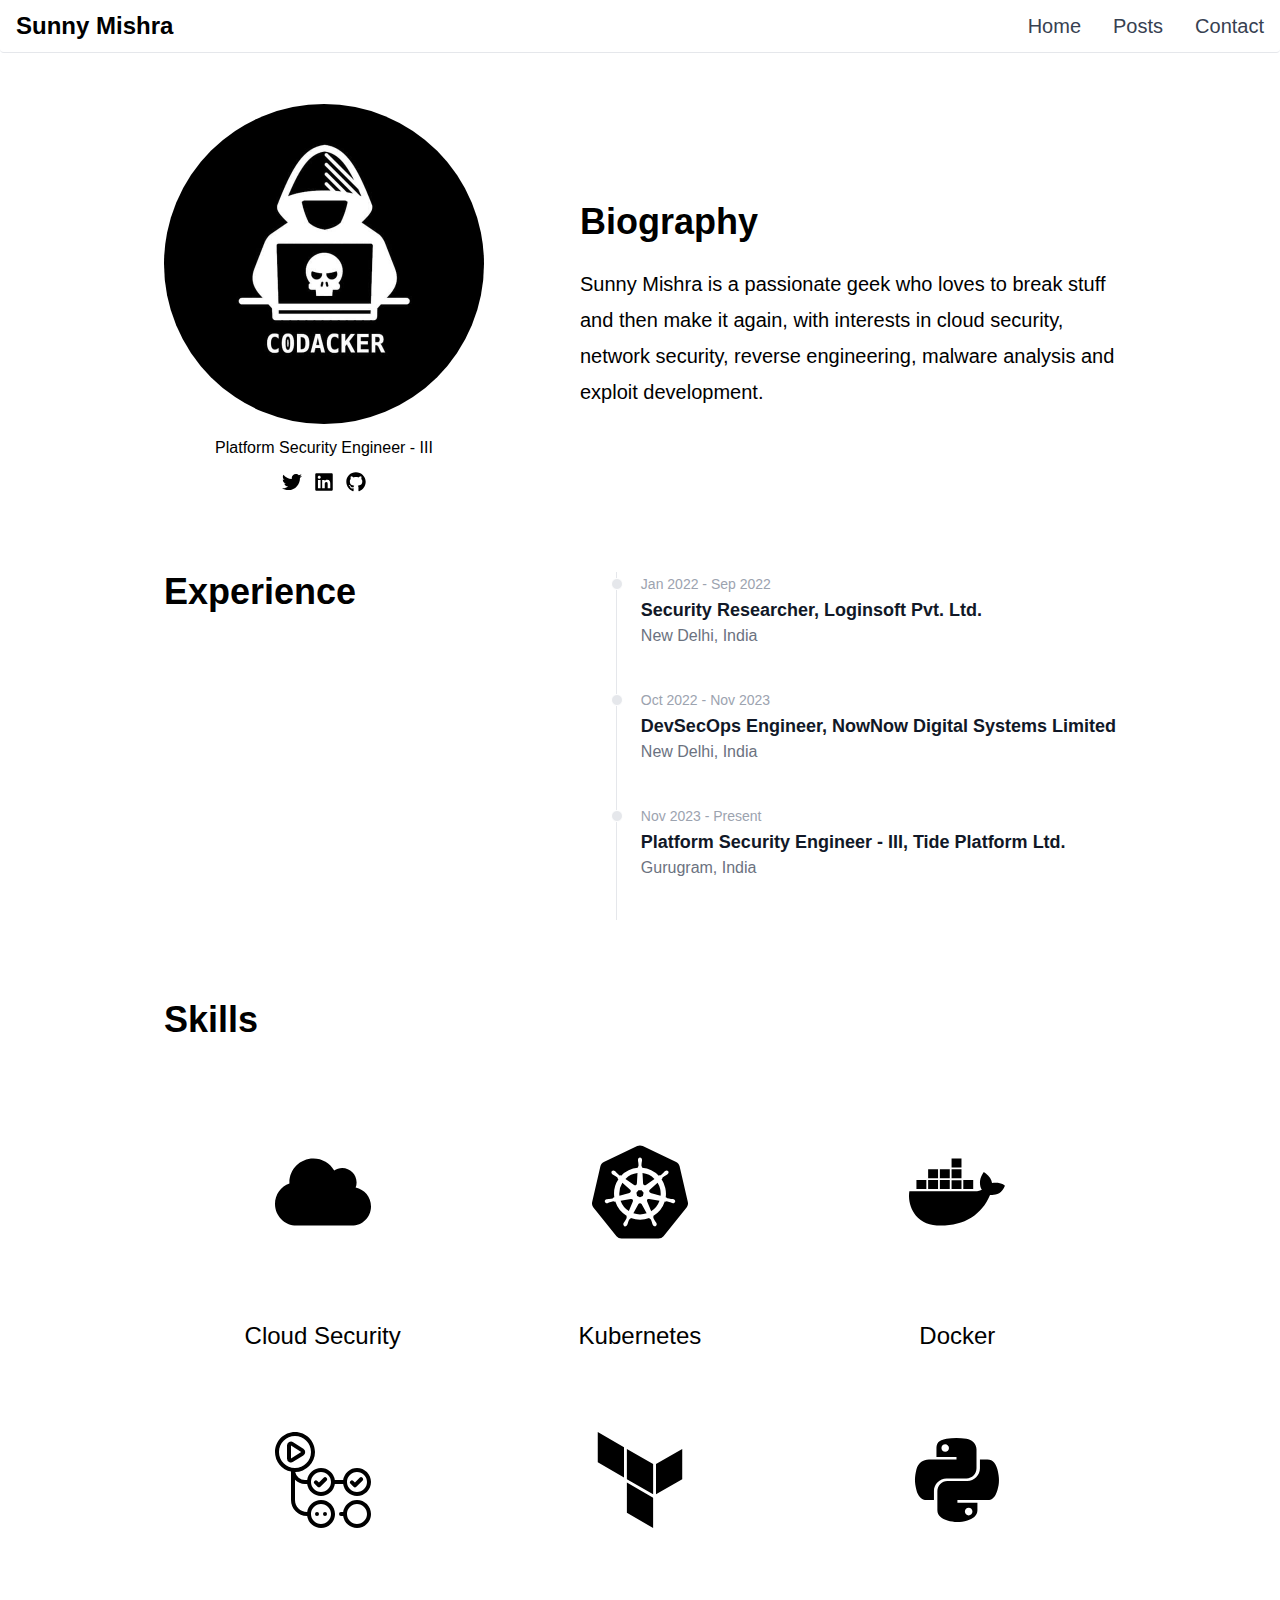
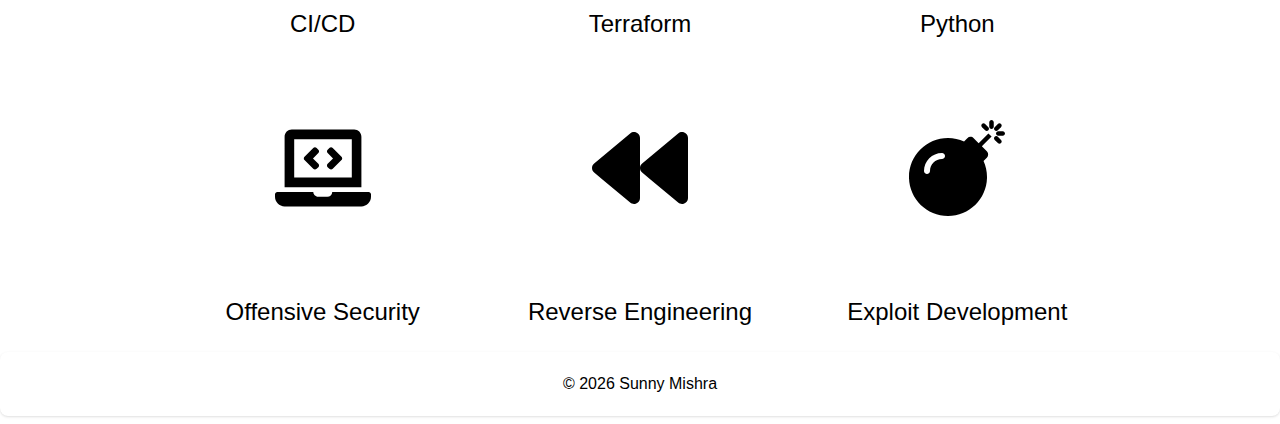
==== commit 8b3520c3: "Updating Website: Changed experience and skills order" ====
--- a/index.html
+++ b/index.html
@@ -1,4 +1,4 @@
-<!DOCTYPE html><html lang="en"><head><meta charSet="utf-8"/><meta name="viewport" content="width=device-width, initial-scale=1"/><link rel="stylesheet" href="/_next/static/css/d80439e00c155b6f.css" data-precedence="next"/><link rel="stylesheet" href="/_next/static/css/33914b45df5bebdc.css" data-precedence="next"/><link rel="preload" as="script" fetchPriority="low" href="/_next/static/chunks/webpack-217760dd16c0f39c.js"/><script src="/_next/static/chunks/67cfe1a8-3dbd526fd4a435a9.js" async=""></script><script src="/_next/static/chunks/221-d874757fbab8ee90.js" async=""></script><script src="/_next/static/chunks/main-app-7b6c6160e3764fef.js" async=""></script><script src="/_next/static/chunks/e1bbbf97-87268dcdc97a46cb.js" async=""></script><script src="/_next/static/chunks/44c83eb9-daf12b6f1a5f5432.js" async=""></script><script src="/_next/static/chunks/da31e3a9-38e3bef72eefc94b.js" async=""></script><script src="/_next/static/chunks/fe6a3f1d-944f55d98c1b4eeb.js" async=""></script><script src="/_next/static/chunks/a8c0fcec-0070083858c44f22.js" async=""></script><script src="/_next/static/chunks/46-8d53740cca1dedad.js" async=""></script><script src="/_next/static/chunks/app/page-0c12a28db170b7f4.js" async=""></script><script src="/_next/static/chunks/940-47df45a5a9f25721.js" async=""></script><script src="/_next/static/chunks/app/layout-63c7e07065b1567c.js" async=""></script><link rel="icon" href="/icon.png"/><link rel="apple-touch-icon" sizes="256x256" href="/icon-256.png"/><title>Sunny Mishra</title><meta name="description" content="Sunny Mishra is a passionate geek who loves to break stuff and then make it again, with interests in cloud security, network security, reverse engineering, malware analysis and exploit development."/><meta name="robots" content="index"/><meta property="og:title" content="Sunny Mishra"/><meta property="og:description" content="Sunny Mishra is a passionate geek who loves to break stuff and then make it again, with interests in cloud security, network security, reverse engineering, malware analysis and exploit development."/><meta property="og:image" content="https://mishrasunny174.github.io/images/profile.png"/><meta property="og:type" content="website"/><meta name="twitter:card" content="summary_large_image"/><meta name="twitter:title" content="Sunny Mishra"/><meta name="twitter:description" content="Sunny Mishra is a passionate geek who loves to break stuff and then make it again, with interests in cloud security, network security, reverse engineering, malware analysis and exploit development."/><meta name="twitter:image" content="https://mishrasunny174.github.io/images/profile.png"/><link rel="icon" href="/images/icons/favicon.png"/><script data-flowbite-theme-mode-script="true">
+<!DOCTYPE html><html lang="en"><head><meta charSet="utf-8"/><meta name="viewport" content="width=device-width, initial-scale=1"/><link rel="stylesheet" href="/_next/static/css/990dd4808a611dd1.css" data-precedence="next"/><link rel="stylesheet" href="/_next/static/css/33914b45df5bebdc.css" data-precedence="next"/><link rel="preload" as="script" fetchPriority="low" href="/_next/static/chunks/webpack-217760dd16c0f39c.js"/><script src="/_next/static/chunks/67cfe1a8-3dbd526fd4a435a9.js" async=""></script><script src="/_next/static/chunks/221-d874757fbab8ee90.js" async=""></script><script src="/_next/static/chunks/main-app-7b6c6160e3764fef.js" async=""></script><script src="/_next/static/chunks/e1bbbf97-87268dcdc97a46cb.js" async=""></script><script src="/_next/static/chunks/44c83eb9-daf12b6f1a5f5432.js" async=""></script><script src="/_next/static/chunks/da31e3a9-38e3bef72eefc94b.js" async=""></script><script src="/_next/static/chunks/fe6a3f1d-944f55d98c1b4eeb.js" async=""></script><script src="/_next/static/chunks/a8c0fcec-0070083858c44f22.js" async=""></script><script src="/_next/static/chunks/46-8d53740cca1dedad.js" async=""></script><script src="/_next/static/chunks/app/page-0c12a28db170b7f4.js" async=""></script><script src="/_next/static/chunks/940-47df45a5a9f25721.js" async=""></script><script src="/_next/static/chunks/app/layout-63c7e07065b1567c.js" async=""></script><link rel="icon" href="/icon.png"/><link rel="apple-touch-icon" sizes="256x256" href="/icon-256.png"/><title>Sunny Mishra</title><meta name="description" content="Sunny Mishra is a passionate geek who loves to break stuff and then make it again, with interests in cloud security, network security, reverse engineering, malware analysis and exploit development."/><meta name="robots" content="index"/><meta property="og:title" content="Sunny Mishra"/><meta property="og:description" content="Sunny Mishra is a passionate geek who loves to break stuff and then make it again, with interests in cloud security, network security, reverse engineering, malware analysis and exploit development."/><meta property="og:image" content="https://mishrasunny174.github.io/images/profile.png"/><meta property="og:type" content="website"/><meta name="twitter:card" content="summary_large_image"/><meta name="twitter:title" content="Sunny Mishra"/><meta name="twitter:description" content="Sunny Mishra is a passionate geek who loves to break stuff and then make it again, with interests in cloud security, network security, reverse engineering, malware analysis and exploit development."/><meta name="twitter:image" content="https://mishrasunny174.github.io/images/profile.png"/><link rel="icon" href="/images/icons/favicon.png"/><script data-flowbite-theme-mode-script="true">
     try {
       const mode = window.localStorage.getItem("flowbite-theme-mode") ?? "undefined" ?? "light";
       const computedMode =
@@ -10,4 +10,4 @@
         document.documentElement.classList.remove("dark");
       }
     } catch (e) {}
-  </script><script src="/_next/static/chunks/polyfills-78c92fac7aa8fdd8.js" noModule=""></script></head><body class="bg-white dark:bg-gray-800 dark:text-white"><nav class="px-2 py-2.5 sm:px-4 rounded bg-white dark:bg-gray-900 fixed w-full z-20 top-0 start-0 border-b border-gray-200 dark:border-gray-600 mx-auto"><div class="mx-auto flex flex-wrap items-center justify-between"><a class="flex items-center" href="/"><span class="self-center whitespace-nowrap text-2xl font-semibold dark:text-white">Sunny Mishra</span></a><button data-testid="flowbite-navbar-toggle" class="inline-flex items-center rounded-lg p-2 text-sm text-gray-500 hover:bg-gray-100 focus:outline-none focus:ring-2 focus:ring-gray-200 dark:text-gray-400 dark:hover:bg-gray-700 dark:focus:ring-gray-600 md:hidden"><span class="sr-only">Open main menu</span><svg stroke="currentColor" fill="currentColor" stroke-width="0" viewBox="0 0 448 512" aria-hidden="true" class="h-6 w-6 shrink-0" height="1em" width="1em" xmlns="http://www.w3.org/2000/svg"><path d="M16 132h416c8.837 0 16-7.163 16-16V76c0-8.837-7.163-16-16-16H16C7.163 60 0 67.163 0 76v40c0 8.837 7.163 16 16 16zm0 160h416c8.837 0 16-7.163 16-16v-40c0-8.837-7.163-16-16-16H16c-8.837 0-16 7.163-16 16v40c0 8.837 7.163 16 16 16zm0 160h416c8.837 0 16-7.163 16-16v-40c0-8.837-7.163-16-16-16H16c-8.837 0-16 7.163-16 16v40c0 8.837 7.163 16 16 16z"></path></svg></button><div data-testid="flowbite-navbar-collapse" class="w-full md:block md:w-auto hidden"><ul class="mt-4 flex flex-col md:mt-0 md:flex-row md:space-x-8 md:text-sm md:font-medium"><li><a class="block py-2 pl-3 pr-4 md:p-0 border-b border-gray-100 text-gray-700 hover:bg-gray-50 dark:border-gray-700 dark:text-gray-400 dark:hover:bg-gray-700 dark:hover:text-white md:border-0 md:hover:bg-transparent md:hover:text-cyan-700 md:dark:hover:bg-transparent md:dark:hover:text-white text-xl" href="/">Home</a></li><li><a class="block py-2 pl-3 pr-4 md:p-0 border-b border-gray-100 text-gray-700 hover:bg-gray-50 dark:border-gray-700 dark:text-gray-400 dark:hover:bg-gray-700 dark:hover:text-white md:border-0 md:hover:bg-transparent md:hover:text-cyan-700 md:dark:hover:bg-transparent md:dark:hover:text-white text-xl" href="/posts">Posts</a></li><li><a class="block py-2 pl-3 pr-4 md:p-0 border-b border-gray-100 text-gray-700 hover:bg-gray-50 dark:border-gray-700 dark:text-gray-400 dark:hover:bg-gray-700 dark:hover:text-white md:border-0 md:hover:bg-transparent md:hover:text-cyan-700 md:dark:hover:bg-transparent md:dark:hover:text-white text-xl" href="/contact">Contact</a></li></ul></div></div></nav><main class="container mx-auto"><div class="mt-20"><div class="mx-auto max-w-screen-lg px-3 py-6"><div class="flex flex-col items-center md:flex-row md:justify-between md:gap-x-24"><div class="shrink-0"><img class="h-80 w-80 rounded-full" src="/images/profile.png" alt="Avatar image" loading="lazy"/><div class="mt-3 flex gap-3 items-center justify-center"> <!-- -->Platform Security Engineer - III<!-- --> </div><div class="mt-3 flex gap-3 items-center justify-center"><a href="/"><svg stroke="currentColor" fill="currentColor" stroke-width="0" viewBox="0 0 512 512" class="text-xl" height="1em" width="1em" xmlns="http://www.w3.org/2000/svg"><path d="M459.37 151.716c.325 4.548.325 9.097.325 13.645 0 138.72-105.583 298.558-298.558 298.558-59.452 0-114.68-17.219-161.137-47.106 8.447.974 16.568 1.299 25.34 1.299 49.055 0 94.213-16.568 130.274-44.832-46.132-.975-84.792-31.188-98.112-72.772 6.498.974 12.995 1.624 19.818 1.624 9.421 0 18.843-1.3 27.614-3.573-48.081-9.747-84.143-51.98-84.143-102.985v-1.299c13.969 7.797 30.214 12.67 47.431 13.319-28.264-18.843-46.781-51.005-46.781-87.391 0-19.492 5.197-37.36 14.294-52.954 51.655 63.675 129.3 105.258 216.365 109.807-1.624-7.797-2.599-15.918-2.599-24.04 0-57.828 46.782-104.934 104.934-104.934 30.213 0 57.502 12.67 76.67 33.137 23.715-4.548 46.456-13.32 66.599-25.34-7.798 24.366-24.366 44.833-46.132 57.827 21.117-2.273 41.584-8.122 60.426-16.243-14.292 20.791-32.161 39.308-52.628 54.253z"></path></svg></a><a href="/"><svg stroke="currentColor" fill="currentColor" stroke-width="0" viewBox="0 0 448 512" class="text-xl" height="1em" width="1em" xmlns="http://www.w3.org/2000/svg"><path d="M416 32H31.9C14.3 32 0 46.5 0 64.3v383.4C0 465.5 14.3 480 31.9 480H416c17.6 0 32-14.5 32-32.3V64.3c0-17.8-14.4-32.3-32-32.3zM135.4 416H69V202.2h66.5V416zm-33.2-243c-21.3 0-38.5-17.3-38.5-38.5S80.9 96 102.2 96c21.2 0 38.5 17.3 38.5 38.5 0 21.3-17.2 38.5-38.5 38.5zm282.1 243h-66.4V312c0-24.8-.5-56.7-34.5-56.7-34.6 0-39.9 27-39.9 54.9V416h-66.4V202.2h63.7v29.2h.9c8.9-16.8 30.6-34.5 62.9-34.5 67.2 0 79.7 44.3 79.7 101.9V416z"></path></svg></a><a href="/"><svg stroke="currentColor" fill="currentColor" stroke-width="0" viewBox="0 0 496 512" class="text-xl" height="1em" width="1em" xmlns="http://www.w3.org/2000/svg"><path d="M165.9 397.4c0 2-2.3 3.6-5.2 3.6-3.3.3-5.6-1.3-5.6-3.6 0-2 2.3-3.6 5.2-3.6 3-.3 5.6 1.3 5.6 3.6zm-31.1-4.5c-.7 2 1.3 4.3 4.3 4.9 2.6 1 5.6 0 6.2-2s-1.3-4.3-4.3-5.2c-2.6-.7-5.5.3-6.2 2.3zm44.2-1.7c-2.9.7-4.9 2.6-4.6 4.9.3 2 2.9 3.3 5.9 2.6 2.9-.7 4.9-2.6 4.6-4.6-.3-1.9-3-3.2-5.9-2.9zM244.8 8C106.1 8 0 113.3 0 252c0 110.9 69.8 205.8 169.5 239.2 12.8 2.3 17.3-5.6 17.3-12.1 0-6.2-.3-40.4-.3-61.4 0 0-70 15-84.7-29.8 0 0-11.4-29.1-27.8-36.6 0 0-22.9-15.7 1.6-15.4 0 0 24.9 2 38.6 25.8 21.9 38.6 58.6 27.5 72.9 20.9 2.3-16 8.8-27.1 16-33.7-55.9-6.2-112.3-14.3-112.3-110.5 0-27.5 7.6-41.3 23.6-58.9-2.6-6.5-11.1-33.3 2.6-67.9 20.9-6.5 69 27 69 27 20-5.6 41.5-8.5 62.8-8.5s42.8 2.9 62.8 8.5c0 0 48.1-33.6 69-27 13.7 34.7 5.2 61.4 2.6 67.9 16 17.7 25.8 31.5 25.8 58.9 0 96.5-58.9 104.2-114.8 110.5 9.2 7.9 17 22.9 17 46.4 0 33.7-.3 75.4-.3 83.6 0 6.5 4.6 14.4 17.3 12.1C428.2 457.8 496 362.9 496 252 496 113.3 383.5 8 244.8 8zM97.2 352.9c-1.3 1-1 3.3.7 5.2 1.6 1.6 3.9 2.3 5.2 1 1.3-1 1-3.3-.7-5.2-1.6-1.6-3.9-2.3-5.2-1zm-10.8-8.1c-.7 1.3.3 2.9 2.3 3.9 1.6 1 3.6.7 4.3-.7.7-1.3-.3-2.9-2.3-3.9-2-.6-3.6-.3-4.3.7zm32.4 35.6c-1.6 1.3-1 4.3 1.3 6.2 2.3 2.3 5.2 2.6 6.5 1 1.3-1.3.7-4.3-1.3-6.2-2.2-2.3-5.2-2.6-6.5-1zm-11.4-14.7c-1.6 1-1.6 3.6 0 5.9 1.6 2.3 4.3 3.3 5.6 2.3 1.6-1.3 1.6-3.9 0-6.2-1.4-2.3-4-3.3-5.6-2z"></path></svg></a></div></div><div class="text-center mt-4 md:text-left"><h1 class="text-4xl font-bold">Biography</h1><p class="mt-6 text-xl leading-9">Sunny Mishra is a passionate geek who loves to break stuff and then make it again, with interests in cloud security, network security, reverse engineering, malware analysis and exploit development.</p></div></div></div><div><div class="justify-center align-center text-center md:text-left mt-8 mx-auto max-w-screen-lg px-3 py-6"><div class="mb-6 font-bold text-4xl">Skills</div><div class="flex flex-wrap justify-evenly md:justify-around"><div><div class="text-7xl text-center p-6 m-6 md:text-8xl md:p-10 md:m-10"><svg stroke="currentColor" fill="currentColor" stroke-width="0" viewBox="0 0 640 512" height="1em" width="1em" xmlns="http://www.w3.org/2000/svg"><path d="M537.6 226.6c4.1-10.7 6.4-22.4 6.4-34.6 0-53-43-96-96-96-19.7 0-38.1 6-53.3 16.2C367 64.2 315.3 32 256 32c-88.4 0-160 71.6-160 160 0 2.7.1 5.4.2 8.1C40.2 219.8 0 273.2 0 336c0 79.5 64.5 144 144 144h368c70.7 0 128-57.3 128-128 0-61.9-44-113.6-102.4-125.4z"></path></svg></div><div class="text-2xl text-center"> <!-- -->Cloud Security<!-- --> </div></div><div><div class="text-7xl text-center p-6 m-6 md:text-8xl md:p-10 md:m-10"><svg stroke="currentColor" fill="currentColor" stroke-width="0" role="img" viewBox="0 0 24 24" height="1em" width="1em" xmlns="http://www.w3.org/2000/svg"><path d="M10.204 14.35l.007.01-.999 2.413a5.171 5.171 0 0 1-2.075-2.597l2.578-.437.004.005a.44.44 0 0 1 .484.606zm-.833-2.129a.44.44 0 0 0 .173-.756l.002-.011L7.585 9.7a5.143 5.143 0 0 0-.73 3.255l2.514-.725.002-.009zm1.145-1.98a.44.44 0 0 0 .699-.337l.01-.005.15-2.62a5.144 5.144 0 0 0-3.01 1.442l2.147 1.523.004-.002zm.76 2.75l.723.349.722-.347.18-.78-.5-.623h-.804l-.5.623.179.779zm1.5-3.095a.44.44 0 0 0 .7.336l.008.003 2.134-1.513a5.188 5.188 0 0 0-2.992-1.442l.148 2.615.002.001zm10.876 5.97l-5.773 7.181a1.6 1.6 0 0 1-1.248.594l-9.261.003a1.6 1.6 0 0 1-1.247-.596l-5.776-7.18a1.583 1.583 0 0 1-.307-1.34L2.1 5.573c.108-.47.425-.864.863-1.073L11.305.513a1.606 1.606 0 0 1 1.385 0l8.345 3.985c.438.209.755.604.863 1.073l2.062 8.955c.108.47-.005.963-.308 1.34zm-3.289-2.057c-.042-.01-.103-.026-.145-.034-.174-.033-.315-.025-.479-.038-.35-.037-.638-.067-.895-.148-.105-.04-.18-.165-.216-.216l-.201-.059a6.45 6.45 0 0 0-.105-2.332 6.465 6.465 0 0 0-.936-2.163c.052-.047.15-.133.177-.159.008-.09.001-.183.094-.282.197-.185.444-.338.743-.522.142-.084.273-.137.415-.242.032-.024.076-.062.11-.089.24-.191.295-.52.123-.736-.172-.216-.506-.236-.745-.045-.034.027-.08.062-.111.088-.134.116-.217.23-.33.35-.246.25-.45.458-.673.609-.097.056-.239.037-.303.033l-.19.135a6.545 6.545 0 0 0-4.146-2.003l-.012-.223c-.065-.062-.143-.115-.163-.25-.022-.268.015-.557.057-.905.023-.163.061-.298.068-.475.001-.04-.001-.099-.001-.142 0-.306-.224-.555-.5-.555-.275 0-.499.249-.499.555l.001.014c0 .041-.002.092 0 .128.006.177.044.312.067.475.042.348.078.637.056.906a.545.545 0 0 1-.162.258l-.012.211a6.424 6.424 0 0 0-4.166 2.003 8.373 8.373 0 0 1-.18-.128c-.09.012-.18.04-.297-.029-.223-.15-.427-.358-.673-.608-.113-.12-.195-.234-.329-.349-.03-.026-.077-.062-.111-.088a.594.594 0 0 0-.348-.132.481.481 0 0 0-.398.176c-.172.216-.117.546.123.737l.007.005.104.083c.142.105.272.159.414.242.299.185.546.338.743.522.076.082.09.226.1.288l.16.143a6.462 6.462 0 0 0-1.02 4.506l-.208.06c-.055.072-.133.184-.215.217-.257.081-.546.11-.895.147-.164.014-.305.006-.48.039-.037.007-.09.02-.133.03l-.004.002-.007.002c-.295.071-.484.342-.423.608.061.267.349.429.645.365l.007-.001.01-.003.129-.029c.17-.046.294-.113.448-.172.33-.118.604-.217.87-.256.112-.009.23.069.288.101l.217-.037a6.5 6.5 0 0 0 2.88 3.596l-.09.218c.033.084.069.199.044.282-.097.252-.263.517-.452.813-.091.136-.185.242-.268.399-.02.037-.045.095-.064.134-.128.275-.034.591.213.71.248.12.556-.007.69-.282v-.002c.02-.039.046-.09.062-.127.07-.162.094-.301.144-.458.132-.332.205-.68.387-.897.05-.06.13-.082.215-.105l.113-.205a6.453 6.453 0 0 0 4.609.012l.106.192c.086.028.18.042.256.155.136.232.229.507.342.84.05.156.074.295.145.457.016.037.043.09.062.129.133.276.442.402.69.282.247-.118.341-.435.213-.71-.02-.039-.045-.096-.065-.134-.083-.156-.177-.261-.268-.398-.19-.296-.346-.541-.443-.793-.04-.13.007-.21.038-.294-.018-.022-.059-.144-.083-.202a6.499 6.499 0 0 0 2.88-3.622c.064.01.176.03.213.038.075-.05.144-.114.28-.104.266.039.54.138.87.256.154.06.277.128.448.173.036.01.088.019.13.028l.009.003.007.001c.297.064.584-.098.645-.365.06-.266-.128-.537-.423-.608zM16.4 9.701l-1.95 1.746v.005a.44.44 0 0 0 .173.757l.003.01 2.526.728a5.199 5.199 0 0 0-.108-1.674A5.208 5.208 0 0 0 16.4 9.7zm-4.013 5.325a.437.437 0 0 0-.404-.232.44.44 0 0 0-.372.233h-.002l-1.268 2.292a5.164 5.164 0 0 0 3.326.003l-1.27-2.296h-.01zm1.888-1.293a.44.44 0 0 0-.27.036.44.44 0 0 0-.214.572l-.003.004 1.01 2.438a5.15 5.15 0 0 0 2.081-2.615l-2.6-.44-.004.005z"></path></svg></div><div class="text-2xl text-center"> <!-- -->Kubernetes<!-- --> </div></div><div><div class="text-7xl text-center p-6 m-6 md:text-8xl md:p-10 md:m-10"><svg stroke="currentColor" fill="currentColor" stroke-width="0" viewBox="0 0 640 512" height="1em" width="1em" xmlns="http://www.w3.org/2000/svg"><path d="M349.9 236.3h-66.1v-59.4h66.1v59.4zm0-204.3h-66.1v60.7h66.1V32zm78.2 144.8H362v59.4h66.1v-59.4zm-156.3-72.1h-66.1v60.1h66.1v-60.1zm78.1 0h-66.1v60.1h66.1v-60.1zm276.8 100c-14.4-9.7-47.6-13.2-73.1-8.4-3.3-24-16.7-44.9-41.1-63.7l-14-9.3-9.3 14c-18.4 27.8-23.4 73.6-3.7 103.8-8.7 4.7-25.8 11.1-48.4 10.7H2.4c-8.7 50.8 5.8 116.8 44 162.1 37.1 43.9 92.7 66.2 165.4 66.2 157.4 0 273.9-72.5 328.4-204.2 21.4.4 67.6.1 91.3-45.2 1.5-2.5 6.6-13.2 8.5-17.1l-13.3-8.9zm-511.1-27.9h-66v59.4h66.1v-59.4zm78.1 0h-66.1v59.4h66.1v-59.4zm78.1 0h-66.1v59.4h66.1v-59.4zm-78.1-72.1h-66.1v60.1h66.1v-60.1z"></path></svg></div><div class="text-2xl text-center"> <!-- -->Docker<!-- --> </div></div><div><div class="text-7xl text-center p-6 m-6 md:text-8xl md:p-10 md:m-10"><svg stroke="currentColor" fill="currentColor" stroke-width="0" role="img" viewBox="0 0 24 24" height="1em" width="1em" xmlns="http://www.w3.org/2000/svg"><path d="M10.984 13.836a.5.5 0 0 1-.353-.146l-.745-.743a.5.5 0 1 1 .706-.708l.392.391 1.181-1.18a.5.5 0 0 1 .708.707l-1.535 1.533a.504.504 0 0 1-.354.146zm9.353-.147l1.534-1.532a.5.5 0 0 0-.707-.707l-1.181 1.18-.392-.391a.5.5 0 1 0-.706.708l.746.743a.497.497 0 0 0 .706-.001zM4.527 7.452l2.557-1.585A1 1 0 0 0 7.09 4.17L4.533 2.56A1 1 0 0 0 3 3.406v3.196a1.001 1.001 0 0 0 1.527.85zm2.03-2.436L4 6.602V3.406l2.557 1.61zM24 12.5c0 1.93-1.57 3.5-3.5 3.5a3.503 3.503 0 0 1-3.46-3h-2.08a3.503 3.503 0 0 1-3.46 3 3.502 3.502 0 0 1-3.46-3h-.558c-.972 0-1.85-.399-2.482-1.042V17c0 1.654 1.346 3 3 3h.04c.244-1.693 1.7-3 3.46-3 1.93 0 3.5 1.57 3.5 3.5S13.43 24 11.5 24a3.502 3.502 0 0 1-3.46-3H8c-2.206 0-4-1.794-4-4V9.899A5.008 5.008 0 0 1 0 5c0-2.757 2.243-5 5-5s5 2.243 5 5a5.005 5.005 0 0 1-4.952 4.998A2.482 2.482 0 0 0 7.482 12h.558c.244-1.693 1.7-3 3.46-3a3.502 3.502 0 0 1 3.46 3h2.08a3.503 3.503 0 0 1 3.46-3c1.93 0 3.5 1.57 3.5 3.5zm-15 8c0 1.378 1.122 2.5 2.5 2.5s2.5-1.122 2.5-2.5-1.122-2.5-2.5-2.5S9 19.122 9 20.5zM5 9c2.206 0 4-1.794 4-4S7.206 1 5 1 1 2.794 1 5s1.794 4 4 4zm9 3.5c0-1.378-1.122-2.5-2.5-2.5S9 11.122 9 12.5s1.122 2.5 2.5 2.5 2.5-1.122 2.5-2.5zm9 0c0-1.378-1.122-2.5-2.5-2.5S18 11.122 18 12.5s1.122 2.5 2.5 2.5 2.5-1.122 2.5-2.5zm-13 8a.5.5 0 1 0 1 0 .5.5 0 0 0-1 0zm2 0a.5.5 0 1 0 1 0 .5.5 0 0 0-1 0zm12 0c0 1.93-1.57 3.5-3.5 3.5a3.503 3.503 0 0 1-3.46-3.002c-.007.001-.013.005-.021.005l-.506.017h-.017a.5.5 0 0 1-.016-.999l.506-.017c.018-.002.035.006.052.007A3.503 3.503 0 0 1 20.5 17c1.93 0 3.5 1.57 3.5 3.5zm-1 0c0-1.378-1.122-2.5-2.5-2.5S18 19.122 18 20.5s1.122 2.5 2.5 2.5 2.5-1.122 2.5-2.5z"></path></svg></div><div class="text-2xl text-center"> <!-- -->CI/CD<!-- --> </div></div><div><div class="text-7xl text-center p-6 m-6 md:text-8xl md:p-10 md:m-10"><svg stroke="currentColor" fill="currentColor" stroke-width="0" role="img" viewBox="0 0 24 24" height="1em" width="1em" xmlns="http://www.w3.org/2000/svg"><path d="M1.44 0v7.575l6.561 3.79V3.787zm21.12 4.227l-6.561 3.791v7.574l6.56-3.787zM8.72 4.23v7.575l6.561 3.787V8.018zm0 8.405v7.575L15.28 24v-7.578z"></path></svg></div><div class="text-2xl text-center"> <!-- -->Terraform<!-- --> </div></div><div><div class="text-7xl text-center p-6 m-6 md:text-8xl md:p-10 md:m-10"><svg stroke="currentColor" fill="currentColor" stroke-width="0" viewBox="0 0 448 512" height="1em" width="1em" xmlns="http://www.w3.org/2000/svg"><path d="M439.8 200.5c-7.7-30.9-22.3-54.2-53.4-54.2h-40.1v47.4c0 36.8-31.2 67.8-66.8 67.8H172.7c-29.2 0-53.4 25-53.4 54.3v101.8c0 29 25.2 46 53.4 54.3 33.8 9.9 66.3 11.7 106.8 0 26.9-7.8 53.4-23.5 53.4-54.3v-40.7H226.2v-13.6h160.2c31.1 0 42.6-21.7 53.4-54.2 11.2-33.5 10.7-65.7 0-108.6zM286.2 404c11.1 0 20.1 9.1 20.1 20.3 0 11.3-9 20.4-20.1 20.4-11 0-20.1-9.2-20.1-20.4.1-11.3 9.1-20.3 20.1-20.3zM167.8 248.1h106.8c29.7 0 53.4-24.5 53.4-54.3V91.9c0-29-24.4-50.7-53.4-55.6-35.8-5.9-74.7-5.6-106.8.1-45.2 8-53.4 24.7-53.4 55.6v40.7h106.9v13.6h-147c-31.1 0-58.3 18.7-66.8 54.2-9.8 40.7-10.2 66.1 0 108.6 7.6 31.6 25.7 54.2 56.8 54.2H101v-48.8c0-35.3 30.5-66.4 66.8-66.4zm-6.7-142.6c-11.1 0-20.1-9.1-20.1-20.3.1-11.3 9-20.4 20.1-20.4 11 0 20.1 9.2 20.1 20.4s-9 20.3-20.1 20.3z"></path></svg></div><div class="text-2xl text-center"> <!-- -->Python<!-- --> </div></div><div><div class="text-7xl text-center p-6 m-6 md:text-8xl md:p-10 md:m-10"><svg stroke="currentColor" fill="currentColor" stroke-width="0" viewBox="0 0 640 512" height="1em" width="1em" xmlns="http://www.w3.org/2000/svg"><path d="M255.03 261.65c6.25 6.25 16.38 6.25 22.63 0l11.31-11.31c6.25-6.25 6.25-16.38 0-22.63L253.25 192l35.71-35.72c6.25-6.25 6.25-16.38 0-22.63l-11.31-11.31c-6.25-6.25-16.38-6.25-22.63 0l-58.34 58.34c-6.25 6.25-6.25 16.38 0 22.63l58.35 58.34zm96.01-11.3l11.31 11.31c6.25 6.25 16.38 6.25 22.63 0l58.34-58.34c6.25-6.25 6.25-16.38 0-22.63l-58.34-58.34c-6.25-6.25-16.38-6.25-22.63 0l-11.31 11.31c-6.25 6.25-6.25 16.38 0 22.63L386.75 192l-35.71 35.72c-6.25 6.25-6.25 16.38 0 22.63zM624 416H381.54c-.74 19.81-14.71 32-32.74 32H288c-18.69 0-33.02-17.47-32.77-32H16c-8.8 0-16 7.2-16 16v16c0 35.2 28.8 64 64 64h512c35.2 0 64-28.8 64-64v-16c0-8.8-7.2-16-16-16zM576 48c0-26.4-21.6-48-48-48H112C85.6 0 64 21.6 64 48v336h512V48zm-64 272H128V64h384v256z"></path></svg></div><div class="text-2xl text-center"> <!-- -->Offensive Security<!-- --> </div></div><div><div class="text-7xl text-center p-6 m-6 md:text-8xl md:p-10 md:m-10"><svg stroke="currentColor" fill="currentColor" stroke-width="0" viewBox="0 0 512 512" height="1em" width="1em" xmlns="http://www.w3.org/2000/svg"><path d="M11.5 280.6l192 160c20.6 17.2 52.5 2.8 52.5-24.6V96c0-27.4-31.9-41.8-52.5-24.6l-192 160c-15.3 12.8-15.3 36.4 0 49.2zm256 0l192 160c20.6 17.2 52.5 2.8 52.5-24.6V96c0-27.4-31.9-41.8-52.5-24.6l-192 160c-15.3 12.8-15.3 36.4 0 49.2z"></path></svg></div><div class="text-2xl text-center"> <!-- -->Reverse Engineering<!-- --> </div></div><div><div class="text-7xl text-center p-6 m-6 md:text-8xl md:p-10 md:m-10"><svg stroke="currentColor" fill="currentColor" stroke-width="0" viewBox="0 0 512 512" height="1em" width="1em" xmlns="http://www.w3.org/2000/svg"><path d="M440.5 88.5l-52 52L415 167c9.4 9.4 9.4 24.6 0 33.9l-17.4 17.4c11.8 26.1 18.4 55.1 18.4 85.6 0 114.9-93.1 208-208 208S0 418.9 0 304 93.1 96 208 96c30.5 0 59.5 6.6 85.6 18.4L311 97c9.4-9.4 24.6-9.4 33.9 0l26.5 26.5 52-52 17.1 17zM500 60h-24c-6.6 0-12 5.4-12 12s5.4 12 12 12h24c6.6 0 12-5.4 12-12s-5.4-12-12-12zM440 0c-6.6 0-12 5.4-12 12v24c0 6.6 5.4 12 12 12s12-5.4 12-12V12c0-6.6-5.4-12-12-12zm33.9 55l17-17c4.7-4.7 4.7-12.3 0-17-4.7-4.7-12.3-4.7-17 0l-17 17c-4.7 4.7-4.7 12.3 0 17 4.8 4.7 12.4 4.7 17 0zm-67.8 0c4.7 4.7 12.3 4.7 17 0 4.7-4.7 4.7-12.3 0-17l-17-17c-4.7-4.7-12.3-4.7-17 0-4.7 4.7-4.7 12.3 0 17l17 17zm67.8 34c-4.7-4.7-12.3-4.7-17 0-4.7 4.7-4.7 12.3 0 17l17 17c4.7 4.7 12.3 4.7 17 0 4.7-4.7 4.7-12.3 0-17l-17-17zM112 272c0-35.3 28.7-64 64-64 8.8 0 16-7.2 16-16s-7.2-16-16-16c-52.9 0-96 43.1-96 96 0 8.8 7.2 16 16 16s16-7.2 16-16z"></path></svg></div><div class="text-2xl text-center"> <!-- -->Exploit Development<!-- --> </div></div></div></div></div><div><div class="flex flex-col justify-center align-center text-center md:text-left md:flex-row md:justify-between mt-8 mx-auto max-w-screen-lg px-3 py-6"><div class="mb-6 font-bold text-4xl">Experience</div><ol data-testid="timeline-component" class="relative border-l border-gray-200 dark:border-gray-700"><li data-testid="timeline-item" class="mb-10 ml-6 text-left"><div data-testid="timeline-content" class=""><div data-testid="timeline-point" class=""><div class="absolute -left-1.5 mt-1.5 h-3 w-3 rounded-full border border-white bg-gray-200 dark:border-gray-900 dark:bg-gray-700"></div></div><time class="mb-1 text-sm font-normal leading-none text-gray-400 dark:text-gray-500">Jan 2022<!-- --> - <!-- -->Sep 2022</time><h3 class="text-lg font-semibold text-gray-900 dark:text-white">Security Researcher<!-- -->, <!-- -->Loginsoft Pvt. Ltd.</h3><div class="mb-4 text-base font-normal text-gray-500 dark:text-gray-400">New Delhi, India</div></div></li><li data-testid="timeline-item" class="mb-10 ml-6 text-left"><div data-testid="timeline-content" class=""><div data-testid="timeline-point" class=""><div class="absolute -left-1.5 mt-1.5 h-3 w-3 rounded-full border border-white bg-gray-200 dark:border-gray-900 dark:bg-gray-700"></div></div><time class="mb-1 text-sm font-normal leading-none text-gray-400 dark:text-gray-500">Oct 2022<!-- --> - <!-- -->Nov 2023</time><h3 class="text-lg font-semibold text-gray-900 dark:text-white">DevSecOps Engineer<!-- -->, <!-- -->NowNow Digital Systems Limited</h3><div class="mb-4 text-base font-normal text-gray-500 dark:text-gray-400">New Delhi, India</div></div></li><li data-testid="timeline-item" class="mb-10 ml-6 text-left"><div data-testid="timeline-content" class=""><div data-testid="timeline-point" class=""><div class="absolute -left-1.5 mt-1.5 h-3 w-3 rounded-full border border-white bg-gray-200 dark:border-gray-900 dark:bg-gray-700"></div></div><time class="mb-1 text-sm font-normal leading-none text-gray-400 dark:text-gray-500">Nov 2023<!-- --> - <!-- -->Present</time><h3 class="text-lg font-semibold text-gray-900 dark:text-white">Platform Security Engineer - III<!-- -->, <!-- -->Tide Platform Ltd.</h3><div class="mb-4 text-base font-normal text-gray-500 dark:text-gray-400">Gurugram, India</div></div></li></ol></div></div></div></main><footer data-testid="flowbite-footer" class="w-full rounded-lg bg-white shadow dark:bg-gray-800 md:flex md:items-center flex md:justify-center justify-center mb-2 p-5">© <!-- -->2024<!-- --> Sunny Mishra</footer><script src="/_next/static/chunks/webpack-217760dd16c0f39c.js" async=""></script><script>(self.__next_f=self.__next_f||[]).push([0]);self.__next_f.push([2,null])</script><script>self.__next_f.push([1,"1:HL[\"/_next/static/css/d80439e00c155b6f.css\",\"style\"]\n2:HL[\"/_next/static/css/33914b45df5bebdc.css\",\"style\"]\n"])</script><script>self.__next_f.push([1,"3:I[3787,[],\"\"]\n8:I[9997,[\"431\",\"static/chunks/e1bbbf97-87268dcdc97a46cb.js\",\"188\",\"static/chunks/44c83eb9-daf12b6f1a5f5432.js\",\"156\",\"static/chunks/da31e3a9-38e3bef72eefc94b.js\",\"459\",\"static/chunks/fe6a3f1d-944f55d98c1b4eeb.js\",\"949\",\"static/chunks/a8c0fcec-0070083858c44f22.js\",\"46\",\"static/chunks/46-8d53740cca1dedad.js\",\"931\",\"static/chunks/app/page-0c12a28db170b7f4.js\"],\"Timeline\"]\n9:I[1846,[\"431\",\"static/chunks/e1bbbf97-87268dcdc97a46cb.js\",\"188\",\"static/chunks/44c83eb9-daf12b6f1a5f5432.js\",\"156\",\"static/chunks/da31e3a9-38e3bef72eefc94b.js\",\"459\",\"static/chunks/fe6a3f1d-944f55d98c1b4eeb.js\",\"949\",\"static/chunks/a8c0fcec-0070083858c44f22.js\",\"46\",\"static/chunks/46-8d53740cca1dedad.js\",\"931\",\"static/chunks/app/page-0c12a28db170b7f4.js\"],\"TimelineItem\"]\na:I[3703,[\"431\",\"static/chunks/e1bbbf97-87268dcdc97a46cb.js\",\"188\",\"static/chunks/44c83eb9-daf12b6f1a5f5432.js\",\"156\",\"static/chunks/da31e3a9-38e3bef72eefc94b.js\",\"459\",\"static/chunks/fe6a3f1d-944f55d98c1b4eeb.js\",\"949\",\"static/chunks/a8c0fcec-0070083858c44f22.js\",\"46\",\"static/chunks/46-8d53740cca1dedad.js\",\"931\",\"static/chunks/app/page-0c12a28db170b7f4.js\"],\"TimelineContent\"]\nb:I[2227,[\"431\",\"static/chunks/e1bbbf97-87268dcdc97a46cb.js\",\"188\",\"static/chunks/44c83eb9-daf12b6f1a5f5432.js\",\"156\",\"static/chunks/da31e3a9-38e3bef72eefc94b.js\",\"459\",\"static/chunks/fe6a3f1d-944f55d98c1b4eeb.js\",\"949\",\"static/chunks/a8c0fcec-0070083858c44f22.js\",\"46\",\"static/chunks/46-8d53740cca1dedad.js\",\"931\",\"static/chunks/app/page-0c12a28db170b7f4.js\"],\"TimelinePoint\"]\nc:I[7139,[\"431\",\"static/chunks/e1bbbf97-87268dcdc97a46cb.js\",\"188\",\"static/chunks/44c83eb9-daf12b6f1a5f5432.js\",\"156\",\"static/chunks/da31e3a9-38e3bef72eefc94b.js\",\"459\",\"static/chunks/fe6a3f1d-944f55d98c1b4eeb.js\",\"949\",\"static/chunks/a8c0fcec-0070083858c44f22.js\",\"46\",\"static/chunks/46-8d53740cca1dedad.js\",\"931\",\"static/chunks/app/page-0c12a28db170b7f4.js\"],\"TimelineTime\"]\nd:I[5085,[\"431\",\"static/chunks/e1bbbf97-87268dcdc97a46cb.js\",\"188\",\"static/chunks/44c83eb9-daf12b6f1a5f5432.js\",\"156\",\"static/chunks/da31e3a9-38e3b"])</script><script>self.__next_f.push([1,"ef72eefc94b.js\",\"459\",\"static/chunks/fe6a3f1d-944f55d98c1b4eeb.js\",\"949\",\"static/chunks/a8c0fcec-0070083858c44f22.js\",\"46\",\"static/chunks/46-8d53740cca1dedad.js\",\"931\",\"static/chunks/app/page-0c12a28db170b7f4.js\"],\"TimelineTitle\"]\ne:I[2875,[\"431\",\"static/chunks/e1bbbf97-87268dcdc97a46cb.js\",\"188\",\"static/chunks/44c83eb9-daf12b6f1a5f5432.js\",\"156\",\"static/chunks/da31e3a9-38e3bef72eefc94b.js\",\"459\",\"static/chunks/fe6a3f1d-944f55d98c1b4eeb.js\",\"949\",\"static/chunks/a8c0fcec-0070083858c44f22.js\",\"46\",\"static/chunks/46-8d53740cca1dedad.js\",\"931\",\"static/chunks/app/page-0c12a28db170b7f4.js\"],\"TimelineBody\"]\nf:I[562,[\"431\",\"static/chunks/e1bbbf97-87268dcdc97a46cb.js\",\"188\",\"static/chunks/44c83eb9-daf12b6f1a5f5432.js\",\"156\",\"static/chunks/da31e3a9-38e3bef72eefc94b.js\",\"459\",\"static/chunks/fe6a3f1d-944f55d98c1b4eeb.js\",\"949\",\"static/chunks/a8c0fcec-0070083858c44f22.js\",\"46\",\"static/chunks/46-8d53740cca1dedad.js\",\"931\",\"static/chunks/app/page-0c12a28db170b7f4.js\"],\"Navbar\"]\n10:I[9540,[\"431\",\"static/chunks/e1bbbf97-87268dcdc97a46cb.js\",\"188\",\"static/chunks/44c83eb9-daf12b6f1a5f5432.js\",\"156\",\"static/chunks/da31e3a9-38e3bef72eefc94b.js\",\"459\",\"static/chunks/fe6a3f1d-944f55d98c1b4eeb.js\",\"949\",\"static/chunks/a8c0fcec-0070083858c44f22.js\",\"46\",\"static/chunks/46-8d53740cca1dedad.js\",\"931\",\"static/chunks/app/page-0c12a28db170b7f4.js\"],\"NavbarBrand\"]\n11:I[2811,[\"431\",\"static/chunks/e1bbbf97-87268dcdc97a46cb.js\",\"188\",\"static/chunks/44c83eb9-daf12b6f1a5f5432.js\",\"156\",\"static/chunks/da31e3a9-38e3bef72eefc94b.js\",\"459\",\"static/chunks/fe6a3f1d-944f55d98c1b4eeb.js\",\"949\",\"static/chunks/a8c0fcec-0070083858c44f22.js\",\"46\",\"static/chunks/46-8d53740cca1dedad.js\",\"931\",\"static/chunks/app/page-0c12a28db170b7f4.js\"],\"NavbarToggle\"]\n12:I[4797,[\"431\",\"static/chunks/e1bbbf97-87268dcdc97a46cb.js\",\"188\",\"static/chunks/44c83eb9-daf12b6f1a5f5432.js\",\"156\",\"static/chunks/da31e3a9-38e3bef72eefc94b.js\",\"459\",\"static/chunks/fe6a3f1d-944f55d98c1b4eeb.js\",\"949\",\"static/chunks/a8c0fcec-0070083858c44f22.js\",\"46\",\"static/chunks/46-8d53740cca1dedad.js\",\"931\""])</script><script>self.__next_f.push([1,",\"static/chunks/app/page-0c12a28db170b7f4.js\"],\"NavbarCollapse\"]\n13:I[9409,[\"431\",\"static/chunks/e1bbbf97-87268dcdc97a46cb.js\",\"188\",\"static/chunks/44c83eb9-daf12b6f1a5f5432.js\",\"156\",\"static/chunks/da31e3a9-38e3bef72eefc94b.js\",\"459\",\"static/chunks/fe6a3f1d-944f55d98c1b4eeb.js\",\"949\",\"static/chunks/a8c0fcec-0070083858c44f22.js\",\"46\",\"static/chunks/46-8d53740cca1dedad.js\",\"931\",\"static/chunks/app/page-0c12a28db170b7f4.js\"],\"NavbarLink\"]\n14:I[3099,[],\"\"]\n15:I[2506,[],\"\"]\n16:I[179,[\"431\",\"static/chunks/e1bbbf97-87268dcdc97a46cb.js\",\"188\",\"static/chunks/44c83eb9-daf12b6f1a5f5432.js\",\"156\",\"static/chunks/da31e3a9-38e3bef72eefc94b.js\",\"459\",\"static/chunks/fe6a3f1d-944f55d98c1b4eeb.js\",\"949\",\"static/chunks/a8c0fcec-0070083858c44f22.js\",\"46\",\"static/chunks/46-8d53740cca1dedad.js\",\"940\",\"static/chunks/940-47df45a5a9f25721.js\",\"185\",\"static/chunks/app/layout-63c7e07065b1567c.js\"],\"default\"]\n18:I[4384,[],\"\"]\n5:T518,M165.9 397.4c0 2-2.3 3.6-5.2 3.6-3.3.3-5.6-1.3-5.6-3.6 0-2 2.3-3.6 5.2-3.6 3-.3 5.6 1.3 5.6 3.6zm-31.1-4.5c-.7 2 1.3 4.3 4.3 4.9 2.6 1 5.6 0 6.2-2s-1.3-4.3-4.3-5.2c-2.6-.7-5.5.3-6.2 2.3zm44.2-1.7c-2.9.7-4.9 2.6-4.6 4.9.3 2 2.9 3.3 5.9 2.6 2.9-.7 4.9-2.6 4.6-4.6-.3-1.9-3-3.2-5.9-2.9zM244.8 8C106.1 8 0 113.3 0 252c0 110.9 69.8 205.8 169.5 239.2 12.8 2.3 17.3-5.6 17.3-12.1 0-6.2-.3-40.4-.3-61.4 0 0-70 15-84.7-29.8 0 0-11.4-29.1-27.8-36.6 0 0-22.9-15.7 1.6-15.4 0 0 24.9 2 38.6 25.8 21.9 38.6 58.6 27.5 72.9 20.9 2.3-16 8.8-27.1 16-33.7-55.9-6.2-112.3-14.3-112.3-110.5 0-27.5 7.6-41.3 23.6-58.9-2.6-6.5-11.1-33.3 2.6-67.9 20.9-6.5 69 27 69 27 20-5.6 41.5-8.5 62.8-8.5s42.8 2.9 62.8 8.5c0 0 48.1-33.6 69-27 13.7 34.7 5.2 61.4 2.6 67.9 16 17.7 25.8 31.5 25.8 58.9 0 96.5-58.9 104.2-114.8 110.5 9.2 7.9 17 22.9 17 46.4 0 33.7-.3 75.4-.3 83.6 0 6.5 4.6 14.4 17.3 12.1C428.2 457.8 496 362.9 496 252 496 113.3 383.5 8 244.8 8zM97.2 352.9c-1.3 1-1 3.3.7 5.2 1.6 1.6 3.9 2.3 5.2 1 1.3-1 1-3.3-.7-5.2-1.6-1.6-3.9-2.3-5.2-1zm-10.8-8.1c-.7 1.3.3 2.9 2.3 3.9 1.6 1 3.6.7 4.3-.7.7-1.3-.3-2.9-2.3-3.9-2-.6-3.6-.3-4.3.7zm32.4 35.6c-1.6 1.3-1 4."])</script><script>self.__next_f.push([1,"3 1.3 6.2 2.3 2.3 5.2 2.6 6.5 1 1.3-1.3.7-4.3-1.3-6.2-2.2-2.3-5.2-2.6-6.5-1zm-11.4-14.7c-1.6 1-1.6 3.6 0 5.9 1.6 2.3 4.3 3.3 5.6 2.3 1.6-1.3 1.6-3.9 0-6.2-1.4-2.3-4-3.3-5.6-2z6:Td7b,"])</script><script>self.__next_f.push([1,"M10.204 14.35l.007.01-.999 2.413a5.171 5.171 0 0 1-2.075-2.597l2.578-.437.004.005a.44.44 0 0 1 .484.606zm-.833-2.129a.44.44 0 0 0 .173-.756l.002-.011L7.585 9.7a5.143 5.143 0 0 0-.73 3.255l2.514-.725.002-.009zm1.145-1.98a.44.44 0 0 0 .699-.337l.01-.005.15-2.62a5.144 5.144 0 0 0-3.01 1.442l2.147 1.523.004-.002zm.76 2.75l.723.349.722-.347.18-.78-.5-.623h-.804l-.5.623.179.779zm1.5-3.095a.44.44 0 0 0 .7.336l.008.003 2.134-1.513a5.188 5.188 0 0 0-2.992-1.442l.148 2.615.002.001zm10.876 5.97l-5.773 7.181a1.6 1.6 0 0 1-1.248.594l-9.261.003a1.6 1.6 0 0 1-1.247-.596l-5.776-7.18a1.583 1.583 0 0 1-.307-1.34L2.1 5.573c.108-.47.425-.864.863-1.073L11.305.513a1.606 1.606 0 0 1 1.385 0l8.345 3.985c.438.209.755.604.863 1.073l2.062 8.955c.108.47-.005.963-.308 1.34zm-3.289-2.057c-.042-.01-.103-.026-.145-.034-.174-.033-.315-.025-.479-.038-.35-.037-.638-.067-.895-.148-.105-.04-.18-.165-.216-.216l-.201-.059a6.45 6.45 0 0 0-.105-2.332 6.465 6.465 0 0 0-.936-2.163c.052-.047.15-.133.177-.159.008-.09.001-.183.094-.282.197-.185.444-.338.743-.522.142-.084.273-.137.415-.242.032-.024.076-.062.11-.089.24-.191.295-.52.123-.736-.172-.216-.506-.236-.745-.045-.034.027-.08.062-.111.088-.134.116-.217.23-.33.35-.246.25-.45.458-.673.609-.097.056-.239.037-.303.033l-.19.135a6.545 6.545 0 0 0-4.146-2.003l-.012-.223c-.065-.062-.143-.115-.163-.25-.022-.268.015-.557.057-.905.023-.163.061-.298.068-.475.001-.04-.001-.099-.001-.142 0-.306-.224-.555-.5-.555-.275 0-.499.249-.499.555l.001.014c0 .041-.002.092 0 .128.006.177.044.312.067.475.042.348.078.637.056.906a.545.545 0 0 1-.162.258l-.012.211a6.424 6.424 0 0 0-4.166 2.003 8.373 8.373 0 0 1-.18-.128c-.09.012-.18.04-.297-.029-.223-.15-.427-.358-.673-.608-.113-.12-.195-.234-.329-.349-.03-.026-.077-.062-.111-.088a.594.594 0 0 0-.348-.132.481.481 0 0 0-.398.176c-.172.216-.117.546.123.737l.007.005.104.083c.142.105.272.159.414.242.299.185.546.338.743.522.076.082.09.226.1.288l.16.143a6.462 6.462 0 0 0-1.02 4.506l-.208.06c-.055.072-.133.184-.215.217-.257.081-.546.11-.895.147-.164.014-.305.006-.48.039-.037.007-.09.02-.133.03l-.004.002-.007.002c-.295.071-.484.342-.423.608.061.267.349.429.645.365l.007-.001.01-.003.129-.029c.17-.046.294-.113.448-.172.33-.118.604-.217.87-.256.112-.009.23.069.288.101l.217-.037a6.5 6.5 0 0 0 2.88 3.596l-.09.218c.033.084.069.199.044.282-.097.252-.263.517-.452.813-.091.136-.185.242-.268.399-.02.037-.045.095-.064.134-.128.275-.034.591.213.71.248.12.556-.007.69-.282v-.002c.02-.039.046-.09.062-.127.07-.162.094-.301.144-.458.132-.332.205-.68.387-.897.05-.06.13-.082.215-.105l.113-.205a6.453 6.453 0 0 0 4.609.012l.106.192c.086.028.18.042.256.155.136.232.229.507.342.84.05.156.074.295.145.457.016.037.043.09.062.129.133.276.442.402.69.282.247-.118.341-.435.213-.71-.02-.039-.045-.096-.065-.134-.083-.156-.177-.261-.268-.398-.19-.296-.346-.541-.443-.793-.04-.13.007-.21.038-.294-.018-.022-.059-.144-.083-.202a6.499 6.499 0 0 0 2.88-3.622c.064.01.176.03.213.038.075-.05.144-.114.28-.104.266.039.54.138.87.256.154.06.277.128.448.173.036.01.088.019.13.028l.009.003.007.001c.297.064.584-.098.645-.365.06-.266-.128-.537-.423-.608zM16.4 9.701l-1.95 1.746v.005a.44.44 0 0 0 .173.757l.003.01 2.526.728a5.199 5.199 0 0 0-.108-1.674A5.208 5.208 0 0 0 16.4 9.7zm-4.013 5.325a.437.437 0 0 0-.404-.232.44.44 0 0 0-.372.233h-.002l-1.268 2.292a5.164 5.164 0 0 0 3.326.003l-1.27-2.296h-.01zm1.888-1.293a.44.44 0 0 0-.27.036.44.44 0 0 0-.214.572l-.003.004 1.01 2.438a5.15 5.15 0 0 0 2.081-2.615l-2.6-.44-.004.005z"])</script><script>self.__next_f.push([1,"7:T649,M10.984 13.836a.5.5 0 0 1-.353-.146l-.745-.743a.5.5 0 1 1 .706-.708l.392.391 1.181-1.18a.5.5 0 0 1 .708.707l-1.535 1.533a.504.504 0 0 1-.354.146zm9.353-.147l1.534-1.532a.5.5 0 0 0-.707-.707l-1.181 1.18-.392-.391a.5.5 0 1 0-.706.708l.746.743a.497.497 0 0 0 .706-.001zM4.527 7.452l2.557-1.585A1 1 0 0 0 7.09 4.17L4.533 2.56A1 1 0 0 0 3 3.406v3.196a1.001 1.001 0 0 0 1.527.85zm2.03-2.436L4 6.602V3.406l2.557 1.61zM24 12.5c0 1.93-1.57 3.5-3.5 3.5a3.503 3.503 0 0 1-3.46-3h-2.08a3.503 3.503 0 0 1-3.46 3 3.502 3.502 0 0 1-3.46-3h-.558c-.972 0-1.85-.399-2.482-1.042V17c0 1.654 1.346 3 3 3h.04c.244-1.693 1.7-3 3.46-3 1.93 0 3.5 1.57 3.5 3.5S13.43 24 11.5 24a3.502 3.502 0 0 1-3.46-3H8c-2.206 0-4-1.794-4-4V9.899A5.008 5.008 0 0 1 0 5c0-2.757 2.243-5 5-5s5 2.243 5 5a5.005 5.005 0 0 1-4.952 4.998A2.482 2.482 0 0 0 7.482 12h.558c.244-1.693 1.7-3 3.46-3a3.502 3.502 0 0 1 3.46 3h2.08a3.503 3.503 0 0 1 3.46-3c1.93 0 3.5 1.57 3.5 3.5zm-15 8c0 1.378 1.122 2.5 2.5 2.5s2.5-1.122 2.5-2.5-1.122-2.5-2.5-2.5S9 19.122 9 20.5zM5 9c2.206 0 4-1.794 4-4S7.206 1 5 1 1 2.794 1 5s1.794 4 4 4zm9 3.5c0-1.378-1.122-2.5-2.5-2.5S9 11.122 9 12.5s1.122 2.5 2.5 2.5 2.5-1.122 2.5-2.5zm9 0c0-1.378-1.122-2.5-2.5-2.5S18 11.122 18 12.5s1.122 2.5 2.5 2.5 2.5-1.122 2.5-2.5zm-13 8a.5.5 0 1 0 1 0 .5.5 0 0 0-1 0zm2 0a.5.5 0 1 0 1 0 .5.5 0 0 0-1 0zm12 0c0 1.93-1.57 3.5-3.5 3.5a3.503 3.503 0 0 1-3.46-3.002c-.007.001-.013.005-.021.005l-.506.017h-.017a.5.5 0 0 1-.016-.999l.506-.017c.018-.002.035.006.052.007A3.503 3.503 0 0 1 20.5 17c1.93 0 3.5 1.57 3.5 3.5zm-1 0c0-1.378-1.122-2.5-2.5-2.5S18 19.122 18 20.5s1.122 2.5 2.5 2.5 2.5-1.122 2.5-2.5z19:[]\n"])</script><script>self.__next_f.push([1,"0:[[[\"$\",\"link\",\"0\",{\"rel\":\"stylesheet\",\"href\":\"/_next/static/css/d80439e00c155b6f.css\",\"precedence\":\"next\",\"crossOrigin\":\"$undefined\"}],[\"$\",\"link\",\"1\",{\"rel\":\"stylesheet\",\"href\":\"/_next/static/css/33914b45df5bebdc.css\",\"precedence\":\"next\",\"crossOrigin\":\"$undefined\"}]],[\"$\",\"$L3\",null,{\"buildId\":\"uQ6pKsG-2m_TI9jOoomra\",\"assetPrefix\":\"\",\"initialCanonicalUrl\":\"/\",\"initialTree\":[\"\",{\"children\":[\"__PAGE__\",{}]},\"$undefined\",\"$undefined\",true],\"initialSeedData\":[\"\",{\"children\":[\"__PAGE__\",{},[[\"$L4\",[\"$\",\"div\",null,{\"className\":\"mt-20\",\"children\":[[\"$\",\"div\",null,{\"className\":\"mx-auto max-w-screen-lg px-3 py-6\",\"children\":[\"$undefined\",[\"$\",\"div\",null,{\"className\":\"flex flex-col items-center md:flex-row md:justify-between md:gap-x-24\",\"children\":[[\"$\",\"div\",null,{\"className\":\"shrink-0\",\"children\":[[\"$\",\"img\",null,{\"className\":\"h-80 w-80 rounded-full\",\"src\":\"/images/profile.png\",\"alt\":\"Avatar image\",\"loading\":\"lazy\"}],[\"$\",\"div\",null,{\"className\":\"mt-3 flex gap-3 items-center justify-center\",\"children\":[\" \",\"Platform Security Engineer - III\",\" \"]}],[\"$\",\"div\",null,{\"className\":\"mt-3 flex gap-3 items-center justify-center\",\"children\":[[\"$\",\"a\",null,{\"href\":\"/\",\"children\":[\"$\",\"svg\",null,{\"stroke\":\"currentColor\",\"fill\":\"currentColor\",\"strokeWidth\":\"0\",\"viewBox\":\"0 0 512 512\",\"className\":\"text-xl\",\"children\":[\"$undefined\",[[\"$\",\"path\",\"0\",{\"d\":\"M459.37 151.716c.325 4.548.325 9.097.325 13.645 0 138.72-105.583 298.558-298.558 298.558-59.452 0-114.68-17.219-161.137-47.106 8.447.974 16.568 1.299 25.34 1.299 49.055 0 94.213-16.568 130.274-44.832-46.132-.975-84.792-31.188-98.112-72.772 6.498.974 12.995 1.624 19.818 1.624 9.421 0 18.843-1.3 27.614-3.573-48.081-9.747-84.143-51.98-84.143-102.985v-1.299c13.969 7.797 30.214 12.67 47.431 13.319-28.264-18.843-46.781-51.005-46.781-87.391 0-19.492 5.197-37.36 14.294-52.954 51.655 63.675 129.3 105.258 216.365 109.807-1.624-7.797-2.599-15.918-2.599-24.04 0-57.828 46.782-104.934 104.934-104.934 30.213 0 57.502 12.67 76.67 33.137 23.715-4.548 46.456-13.32 66.599-25.34-7.798 24.366-24.366 44.833-46.132 57.827 21.117-2.273 41.584-8.122 60.426-16.243-14.292 20.791-32.161 39.308-52.628 54.253z\",\"children\":[]}]]],\"style\":{\"color\":\"$undefined\"},\"height\":\"1em\",\"width\":\"1em\",\"xmlns\":\"http://www.w3.org/2000/svg\"}]}],[\"$\",\"a\",null,{\"href\":\"/\",\"children\":[\"$\",\"svg\",null,{\"stroke\":\"currentColor\",\"fill\":\"currentColor\",\"strokeWidth\":\"0\",\"viewBox\":\"0 0 448 512\",\"className\":\"text-xl\",\"children\":[\"$undefined\",[[\"$\",\"path\",\"0\",{\"d\":\"M416 32H31.9C14.3 32 0 46.5 0 64.3v383.4C0 465.5 14.3 480 31.9 480H416c17.6 0 32-14.5 32-32.3V64.3c0-17.8-14.4-32.3-32-32.3zM135.4 416H69V202.2h66.5V416zm-33.2-243c-21.3 0-38.5-17.3-38.5-38.5S80.9 96 102.2 96c21.2 0 38.5 17.3 38.5 38.5 0 21.3-17.2 38.5-38.5 38.5zm282.1 243h-66.4V312c0-24.8-.5-56.7-34.5-56.7-34.6 0-39.9 27-39.9 54.9V416h-66.4V202.2h63.7v29.2h.9c8.9-16.8 30.6-34.5 62.9-34.5 67.2 0 79.7 44.3 79.7 101.9V416z\",\"children\":[]}]]],\"style\":{\"color\":\"$undefined\"},\"height\":\"1em\",\"width\":\"1em\",\"xmlns\":\"http://www.w3.org/2000/svg\"}]}],[\"$\",\"a\",null,{\"href\":\"/\",\"children\":[\"$\",\"svg\",null,{\"stroke\":\"currentColor\",\"fill\":\"currentColor\",\"strokeWidth\":\"0\",\"viewBox\":\"0 0 496 512\",\"className\":\"text-xl\",\"children\":[\"$undefined\",[[\"$\",\"path\",\"0\",{\"d\":\"$5\",\"children\":[]}]]],\"style\":{\"color\":\"$undefined\"},\"height\":\"1em\",\"width\":\"1em\",\"xmlns\":\"http://www.w3.org/2000/svg\"}]}]]}]]}],[\"$\",\"div\",null,{\"className\":\"text-center mt-4 md:text-left\",\"children\":[[\"$\",\"h1\",null,{\"className\":\"text-4xl font-bold\",\"children\":\"Biography\"}],[\"$\",\"p\",null,{\"className\":\"mt-6 text-xl leading-9\",\"children\":\"Sunny Mishra is a passionate geek who loves to break stuff and then make it again, with interests in cloud security, network security, reverse engineering, malware analysis and exploit development.\"}]]}]]}]]}],[\"$\",\"div\",null,{\"className\":\"$undefined\",\"children\":[\"$\",\"div\",null,{\"className\":\"justify-center align-center text-center md:text-left mt-8 mx-auto max-w-screen-lg px-3 py-6\",\"children\":[[\"$\",\"div\",null,{\"className\":\"mb-6 font-bold text-4xl\",\"children\":\"Skills\"}],[\"$\",\"div\",null,{\"className\":\"flex flex-wrap justify-evenly md:justify-around\",\"children\":[[\"$\",\"div\",null,{\"children\":[[\"$\",\"div\",null,{\"className\":\"text-7xl text-center p-6 m-6 md:text-8xl md:p-10 md:m-10\",\"children\":[\"$\",\"svg\",null,{\"stroke\":\"currentColor\",\"fill\":\"currentColor\",\"strokeWidth\":\"0\",\"viewBox\":\"0 0 640 512\",\"children\":[\"$undefined\",[[\"$\",\"path\",\"0\",{\"d\":\"M537.6 226.6c4.1-10.7 6.4-22.4 6.4-34.6 0-53-43-96-96-96-19.7 0-38.1 6-53.3 16.2C367 64.2 315.3 32 256 32c-88.4 0-160 71.6-160 160 0 2.7.1 5.4.2 8.1C40.2 219.8 0 273.2 0 336c0 79.5 64.5 144 144 144h368c70.7 0 128-57.3 128-128 0-61.9-44-113.6-102.4-125.4z\",\"children\":[]}]]],\"className\":\"$undefined\",\"style\":{\"color\":\"$undefined\"},\"height\":\"1em\",\"width\":\"1em\",\"xmlns\":\"http://www.w3.org/2000/svg\"}]}],[\"$\",\"div\",null,{\"className\":\"text-2xl text-center\",\"children\":[\" \",\"Cloud Security\",\" \"]}]]}],[\"$\",\"div\",null,{\"children\":[[\"$\",\"div\",null,{\"className\":\"text-7xl text-center p-6 m-6 md:text-8xl md:p-10 md:m-10\",\"children\":[\"$\",\"svg\",null,{\"stroke\":\"currentColor\",\"fill\":\"currentColor\",\"strokeWidth\":\"0\",\"role\":\"img\",\"viewBox\":\"0 0 24 24\",\"children\":[\"$undefined\",[[\"$\",\"path\",\"0\",{\"d\":\"$6\",\"children\":[]}]]],\"className\":\"$undefined\",\"style\":{\"color\":\"$undefined\"},\"height\":\"1em\",\"width\":\"1em\",\"xmlns\":\"http://www.w3.org/2000/svg\"}]}],[\"$\",\"div\",null,{\"className\":\"text-2xl text-center\",\"children\":[\" \",\"Kubernetes\",\" \"]}]]}],[\"$\",\"div\",null,{\"children\":[[\"$\",\"div\",null,{\"className\":\"text-7xl text-center p-6 m-6 md:text-8xl md:p-10 md:m-10\",\"children\":[\"$\",\"svg\",null,{\"stroke\":\"currentColor\",\"fill\":\"currentColor\",\"strokeWidth\":\"0\",\"viewBox\":\"0 0 640 512\",\"children\":[\"$undefined\",[[\"$\",\"path\",\"0\",{\"d\":\"M349.9 236.3h-66.1v-59.4h66.1v59.4zm0-204.3h-66.1v60.7h66.1V32zm78.2 144.8H362v59.4h66.1v-59.4zm-156.3-72.1h-66.1v60.1h66.1v-60.1zm78.1 0h-66.1v60.1h66.1v-60.1zm276.8 100c-14.4-9.7-47.6-13.2-73.1-8.4-3.3-24-16.7-44.9-41.1-63.7l-14-9.3-9.3 14c-18.4 27.8-23.4 73.6-3.7 103.8-8.7 4.7-25.8 11.1-48.4 10.7H2.4c-8.7 50.8 5.8 116.8 44 162.1 37.1 43.9 92.7 66.2 165.4 66.2 157.4 0 273.9-72.5 328.4-204.2 21.4.4 67.6.1 91.3-45.2 1.5-2.5 6.6-13.2 8.5-17.1l-13.3-8.9zm-511.1-27.9h-66v59.4h66.1v-59.4zm78.1 0h-66.1v59.4h66.1v-59.4zm78.1 0h-66.1v59.4h66.1v-59.4zm-78.1-72.1h-66.1v60.1h66.1v-60.1z\",\"children\":[]}]]],\"className\":\"$undefined\",\"style\":{\"color\":\"$undefined\"},\"height\":\"1em\",\"width\":\"1em\",\"xmlns\":\"http://www.w3.org/2000/svg\"}]}],[\"$\",\"div\",null,{\"className\":\"text-2xl text-center\",\"children\":[\" \",\"Docker\",\" \"]}]]}],[\"$\",\"div\",null,{\"children\":[[\"$\",\"div\",null,{\"className\":\"text-7xl text-center p-6 m-6 md:text-8xl md:p-10 md:m-10\",\"children\":[\"$\",\"svg\",null,{\"stroke\":\"currentColor\",\"fill\":\"currentColor\",\"strokeWidth\":\"0\",\"role\":\"img\",\"viewBox\":\"0 0 24 24\",\"children\":[\"$undefined\",[[\"$\",\"path\",\"0\",{\"d\":\"$7\",\"children\":[]}]]],\"className\":\"$undefined\",\"style\":{\"color\":\"$undefined\"},\"height\":\"1em\",\"width\":\"1em\",\"xmlns\":\"http://www.w3.org/2000/svg\"}]}],[\"$\",\"div\",null,{\"className\":\"text-2xl text-center\",\"children\":[\" \",\"CI/CD\",\" \"]}]]}],[\"$\",\"div\",null,{\"children\":[[\"$\",\"div\",null,{\"className\":\"text-7xl text-center p-6 m-6 md:text-8xl md:p-10 md:m-10\",\"children\":[\"$\",\"svg\",null,{\"stroke\":\"currentColor\",\"fill\":\"currentColor\",\"strokeWidth\":\"0\",\"role\":\"img\",\"viewBox\":\"0 0 24 24\",\"children\":[\"$undefined\",[[\"$\",\"path\",\"0\",{\"d\":\"M1.44 0v7.575l6.561 3.79V3.787zm21.12 4.227l-6.561 3.791v7.574l6.56-3.787zM8.72 4.23v7.575l6.561 3.787V8.018zm0 8.405v7.575L15.28 24v-7.578z\",\"children\":[]}]]],\"className\":\"$undefined\",\"style\":{\"color\":\"$undefined\"},\"height\":\"1em\",\"width\":\"1em\",\"xmlns\":\"http://www.w3.org/2000/svg\"}]}],[\"$\",\"div\",null,{\"className\":\"text-2xl text-center\",\"children\":[\" \",\"Terraform\",\" \"]}]]}],[\"$\",\"div\",null,{\"children\":[[\"$\",\"div\",null,{\"className\":\"text-7xl text-center p-6 m-6 md:text-8xl md:p-10 md:m-10\",\"children\":[\"$\",\"svg\",null,{\"stroke\":\"currentColor\",\"fill\":\"currentColor\",\"strokeWidth\":\"0\",\"viewBox\":\"0 0 448 512\",\"children\":[\"$undefined\",[[\"$\",\"path\",\"0\",{\"d\":\"M439.8 200.5c-7.7-30.9-22.3-54.2-53.4-54.2h-40.1v47.4c0 36.8-31.2 67.8-66.8 67.8H172.7c-29.2 0-53.4 25-53.4 54.3v101.8c0 29 25.2 46 53.4 54.3 33.8 9.9 66.3 11.7 106.8 0 26.9-7.8 53.4-23.5 53.4-54.3v-40.7H226.2v-13.6h160.2c31.1 0 42.6-21.7 53.4-54.2 11.2-33.5 10.7-65.7 0-108.6zM286.2 404c11.1 0 20.1 9.1 20.1 20.3 0 11.3-9 20.4-20.1 20.4-11 0-20.1-9.2-20.1-20.4.1-11.3 9.1-20.3 20.1-20.3zM167.8 248.1h106.8c29.7 0 53.4-24.5 53.4-54.3V91.9c0-29-24.4-50.7-53.4-55.6-35.8-5.9-74.7-5.6-106.8.1-45.2 8-53.4 24.7-53.4 55.6v40.7h106.9v13.6h-147c-31.1 0-58.3 18.7-66.8 54.2-9.8 40.7-10.2 66.1 0 108.6 7.6 31.6 25.7 54.2 56.8 54.2H101v-48.8c0-35.3 30.5-66.4 66.8-66.4zm-6.7-142.6c-11.1 0-20.1-9.1-20.1-20.3.1-11.3 9-20.4 20.1-20.4 11 0 20.1 9.2 20.1 20.4s-9 20.3-20.1 20.3z\",\"children\":[]}]]],\"className\":\"$undefined\",\"style\":{\"color\":\"$undefined\"},\"height\":\"1em\",\"width\":\"1em\",\"xmlns\":\"http://www.w3.org/2000/svg\"}]}],[\"$\",\"div\",null,{\"className\":\"text-2xl text-center\",\"children\":[\" \",\"Python\",\" \"]}]]}],[\"$\",\"div\",null,{\"children\":[[\"$\",\"div\",null,{\"className\":\"text-7xl text-center p-6 m-6 md:text-8xl md:p-10 md:m-10\",\"children\":[\"$\",\"svg\",null,{\"stroke\":\"currentColor\",\"fill\":\"currentColor\",\"strokeWidth\":\"0\",\"viewBox\":\"0 0 640 512\",\"children\":[\"$undefined\",[[\"$\",\"path\",\"0\",{\"d\":\"M255.03 261.65c6.25 6.25 16.38 6.25 22.63 0l11.31-11.31c6.25-6.25 6.25-16.38 0-22.63L253.25 192l35.71-35.72c6.25-6.25 6.25-16.38 0-22.63l-11.31-11.31c-6.25-6.25-16.38-6.25-22.63 0l-58.34 58.34c-6.25 6.25-6.25 16.38 0 22.63l58.35 58.34zm96.01-11.3l11.31 11.31c6.25 6.25 16.38 6.25 22.63 0l58.34-58.34c6.25-6.25 6.25-16.38 0-22.63l-58.34-58.34c-6.25-6.25-16.38-6.25-22.63 0l-11.31 11.31c-6.25 6.25-6.25 16.38 0 22.63L386.75 192l-35.71 35.72c-6.25 6.25-6.25 16.38 0 22.63zM624 416H381.54c-.74 19.81-14.71 32-32.74 32H288c-18.69 0-33.02-17.47-32.77-32H16c-8.8 0-16 7.2-16 16v16c0 35.2 28.8 64 64 64h512c35.2 0 64-28.8 64-64v-16c0-8.8-7.2-16-16-16zM576 48c0-26.4-21.6-48-48-48H112C85.6 0 64 21.6 64 48v336h512V48zm-64 272H128V64h384v256z\",\"children\":[]}]]],\"className\":\"$undefined\",\"style\":{\"color\":\"$undefined\"},\"height\":\"1em\",\"width\":\"1em\",\"xmlns\":\"http://www.w3.org/2000/svg\"}]}],[\"$\",\"div\",null,{\"className\":\"text-2xl text-center\",\"children\":[\" \",\"Offensive Security\",\" \"]}]]}],[\"$\",\"div\",null,{\"children\":[[\"$\",\"div\",null,{\"className\":\"text-7xl text-center p-6 m-6 md:text-8xl md:p-10 md:m-10\",\"children\":[\"$\",\"svg\",null,{\"stroke\":\"currentColor\",\"fill\":\"currentColor\",\"strokeWidth\":\"0\",\"viewBox\":\"0 0 512 512\",\"children\":[\"$undefined\",[[\"$\",\"path\",\"0\",{\"d\":\"M11.5 280.6l192 160c20.6 17.2 52.5 2.8 52.5-24.6V96c0-27.4-31.9-41.8-52.5-24.6l-192 160c-15.3 12.8-15.3 36.4 0 49.2zm256 0l192 160c20.6 17.2 52.5 2.8 52.5-24.6V96c0-27.4-31.9-41.8-52.5-24.6l-192 160c-15.3 12.8-15.3 36.4 0 49.2z\",\"children\":[]}]]],\"className\":\"$undefined\",\"style\":{\"color\":\"$undefined\"},\"height\":\"1em\",\"width\":\"1em\",\"xmlns\":\"http://www.w3.org/2000/svg\"}]}],[\"$\",\"div\",null,{\"className\":\"text-2xl text-center\",\"children\":[\" \",\"Reverse Engineering\",\" \"]}]]}],[\"$\",\"div\",null,{\"children\":[[\"$\",\"div\",null,{\"className\":\"text-7xl text-center p-6 m-6 md:text-8xl md:p-10 md:m-10\",\"children\":[\"$\",\"svg\",null,{\"stroke\":\"currentColor\",\"fill\":\"currentColor\",\"strokeWidth\":\"0\",\"viewBox\":\"0 0 512 512\",\"children\":[\"$undefined\",[[\"$\",\"path\",\"0\",{\"d\":\"M440.5 88.5l-52 52L415 167c9.4 9.4 9.4 24.6 0 33.9l-17.4 17.4c11.8 26.1 18.4 55.1 18.4 85.6 0 114.9-93.1 208-208 208S0 418.9 0 304 93.1 96 208 96c30.5 0 59.5 6.6 85.6 18.4L311 97c9.4-9.4 24.6-9.4 33.9 0l26.5 26.5 52-52 17.1 17zM500 60h-24c-6.6 0-12 5.4-12 12s5.4 12 12 12h24c6.6 0 12-5.4 12-12s-5.4-12-12-12zM440 0c-6.6 0-12 5.4-12 12v24c0 6.6 5.4 12 12 12s12-5.4 12-12V12c0-6.6-5.4-12-12-12zm33.9 55l17-17c4.7-4.7 4.7-12.3 0-17-4.7-4.7-12.3-4.7-17 0l-17 17c-4.7 4.7-4.7 12.3 0 17 4.8 4.7 12.4 4.7 17 0zm-67.8 0c4.7 4.7 12.3 4.7 17 0 4.7-4.7 4.7-12.3 0-17l-17-17c-4.7-4.7-12.3-4.7-17 0-4.7 4.7-4.7 12.3 0 17l17 17zm67.8 34c-4.7-4.7-12.3-4.7-17 0-4.7 4.7-4.7 12.3 0 17l17 17c4.7 4.7 12.3 4.7 17 0 4.7-4.7 4.7-12.3 0-17l-17-17zM112 272c0-35.3 28.7-64 64-64 8.8 0 16-7.2 16-16s-7.2-16-16-16c-52.9 0-96 43.1-96 96 0 8.8 7.2 16 16 16s16-7.2 16-16z\",\"children\":[]}]]],\"className\":\"$undefined\",\"style\":{\"color\":\"$undefined\"},\"height\":\"1em\",\"width\":\"1em\",\"xmlns\":\"http://www.w3.org/2000/svg\"}]}],[\"$\",\"div\",null,{\"className\":\"text-2xl text-center\",\"children\":[\" \",\"Exploit Development\",\" \"]}]]}]]}]]}]}],[\"$\",\"div\",null,{\"className\":\"$undefined\",\"children\":[\"$\",\"div\",null,{\"className\":\"flex flex-col justify-center align-center text-center md:text-left md:flex-row md:justify-between mt-8 mx-auto max-w-screen-lg px-3 py-6\",\"children\":[[\"$\",\"div\",null,{\"className\":\"mb-6 font-bold text-4xl\",\"children\":\"Experience\"}],[\"$\",\"$L8\",null,{\"children\":[[\"$\",\"$L9\",\"1\",{\"className\":\"text-left\",\"children\":[\"$\",\"$La\",null,{\"children\":[[\"$\",\"$Lb\",null,{}],[\"$\",\"$Lc\",null,{\"children\":[\"Jan 2022\",\" - \",\"Sep 2022\"]}],[\"$\",\"$Ld\",null,{\"children\":[\"Security Researcher\",\", \",\"Loginsoft Pvt. Ltd.\"]}],[\"$\",\"$Le\",null,{\"children\":\"New Delhi, India\"}]]}]}],[\"$\",\"$L9\",\"2\",{\"className\":\"text-left\",\"children\":[\"$\",\"$La\",null,{\"children\":[[\"$\",\"$Lb\",null,{}],[\"$\",\"$Lc\",null,{\"children\":[\"Oct 2022\",\" - \",\"Nov 2023\"]}],[\"$\",\"$Ld\",null,{\"children\":[\"DevSecOps Engineer\",\", \",\"NowNow Digital Systems Limited\"]}],[\"$\",\"$Le\",null,{\"children\":\"New Delhi, India\"}]]}]}],[\"$\",\"$L9\",\"3\",{\"className\":\"text-left\",\"children\":[\"$\",\"$La\",null,{\"children\":[[\"$\",\"$Lb\",null,{}],[\"$\",\"$Lc\",null,{\"children\":[\"Nov 2023\",\" - \",\"Present\"]}],[\"$\",\"$Ld\",null,{\"children\":[\"Platform Security Engineer - III\",\", \",\"Tide Platform Ltd.\"]}],[\"$\",\"$Le\",null,{\"children\":\"Gurugram, India\"}]]}]}]]}]]}]}]]}]],null],null]},[[\"$\",\"html\",null,{\"lang\":\"en\",\"suppressHydrationWarning\":true,\"children\":[[\"$\",\"head\",null,{\"children\":[[\"$\",\"script\",null,{\"data-flowbite-theme-mode-script\":true,\"dangerouslySetInnerHTML\":{\"__html\":\"\\n    try {\\n      const mode = window.localStorage.getItem(\\\"flowbite-theme-mode\\\") ?? \\\"undefined\\\" ?? \\\"light\\\";\\n      const computedMode =\\n        mode === \\\"auto\\\" ? (window.matchMedia(\\\"(prefers-color-scheme: dark)\\\").matches ? \\\"dark\\\" : \\\"light\\\") : mode;\\n\\n      if (computedMode === \\\"dark\\\") {\\n        document.documentElement.classList.add(\\\"dark\\\");\\n      } else {\\n        document.documentElement.classList.remove(\\\"dark\\\");\\n      }\\n    } catch (e) {}\\n  \"}}],[\"$\",\"link\",null,{\"rel\":\"icon\",\"href\":\"/icon.png\"}],[\"$\",\"link\",null,{\"rel\":\"apple-touch-icon\",\"sizes\":\"256x256\",\"href\":\"/icon-256.png\"}]]}],[\"$\",\"body\",null,{\"className\":\"bg-white dark:bg-gray-800 dark:text-white\",\"children\":[[\"$\",\"$Lf\",null,{\"fluid\":true,\"rounded\":true,\"className\":\"bg-white dark:bg-gray-900 fixed w-full z-20 top-0 start-0 border-b border-gray-200 dark:border-gray-600 mx-auto\",\"children\":[[\"$\",\"$L10\",null,{\"href\":\"/\",\"children\":[\"$\",\"span\",null,{\"className\":\"self-center whitespace-nowrap text-2xl font-semibold dark:text-white\",\"children\":\"Sunny Mishra\"}]}],[\"$\",\"$L11\",null,{}],[\"$\",\"$L12\",null,{\"children\":[[\"$\",\"$L13\",null,{\"href\":\"/\",\"className\":\"text-xl\",\"children\":\"Home\"}],[\"$\",\"$L13\",null,{\"href\":\"/posts\",\"className\":\"text-xl\",\"children\":\"Posts\"}],[\"$\",\"$L13\",null,{\"href\":\"/contact\",\"className\":\"text-xl\",\"children\":\"Contact\"}]]}]]}],[\"$\",\"main\",null,{\"className\":\"container mx-auto\",\"children\":[\"$\",\"$L14\",null,{\"parallelRouterKey\":\"children\",\"segmentPath\":[\"children\"],\"error\":\"$undefined\",\"errorStyles\":\"$undefined\",\"errorScripts\":\"$undefined\",\"template\":[\"$\",\"$L15\",null,{}],\"templateStyles\":\"$undefined\",\"templateScripts\":\"$undefined\",\"notFound\":[[\"$\",\"title\",null,{\"children\":\"404: This page could not be found.\"}],[\"$\",\"div\",null,{\"style\":{\"fontFamily\":\"system-ui,\\\"Segoe UI\\\",Roboto,Helvetica,Arial,sans-serif,\\\"Apple Color Emoji\\\",\\\"Segoe UI Emoji\\\"\",\"height\":\"100vh\",\"textAlign\":\"center\",\"display\":\"flex\",\"flexDirection\":\"column\",\"alignItems\":\"center\",\"justifyContent\":\"center\"},\"children\":[\"$\",\"div\",null,{\"children\":[[\"$\",\"style\",null,{\"dangerouslySetInnerHTML\":{\"__html\":\"body{color:#000;background:#fff;margin:0}.next-error-h1{border-right:1px solid rgba(0,0,0,.3)}@media (prefers-color-scheme:dark){body{color:#fff;background:#000}.next-error-h1{border-right:1px solid rgba(255,255,255,.3)}}\"}}],[\"$\",\"h1\",null,{\"className\":\"next-error-h1\",\"style\":{\"display\":\"inline-block\",\"margin\":\"0 20px 0 0\",\"padding\":\"0 23px 0 0\",\"fontSize\":24,\"fontWeight\":500,\"verticalAlign\":\"top\",\"lineHeight\":\"49px\"},\"children\":\"404\"}],[\"$\",\"div\",null,{\"style\":{\"display\":\"inline-block\"},\"children\":[\"$\",\"h2\",null,{\"style\":{\"fontSize\":14,\"fontWeight\":400,\"lineHeight\":\"49px\",\"margin\":0},\"children\":\"This page could not be found.\"}]}]]}]}]],\"notFoundStyles\":[],\"styles\":null}]}],[\"$\",\"$L16\",null,{}]]}]]}],null],null],\"couldBeIntercepted\":false,\"initialHead\":[false,\"$L17\"],\"globalErrorComponent\":\"$18\",\"missingSlots\":\"$W19\"}]]\n"])</script><script>self.__next_f.push([1,"17:[[\"$\",\"meta\",\"0\",{\"name\":\"viewport\",\"content\":\"width=device-width, initial-scale=1\"}],[\"$\",\"meta\",\"1\",{\"charSet\":\"utf-8\"}],[\"$\",\"title\",\"2\",{\"children\":\"Sunny Mishra\"}],[\"$\",\"meta\",\"3\",{\"name\":\"description\",\"content\":\"Sunny Mishra is a passionate geek who loves to break stuff and then make it again, with interests in cloud security, network security, reverse engineering, malware analysis and exploit development.\"}],[\"$\",\"meta\",\"4\",{\"name\":\"robots\",\"content\":\"index\"}],[\"$\",\"meta\",\"5\",{\"property\":\"og:title\",\"content\":\"Sunny Mishra\"}],[\"$\",\"meta\",\"6\",{\"property\":\"og:description\",\"content\":\"Sunny Mishra is a passionate geek who loves to break stuff and then make it again, with interests in cloud security, network security, reverse engineering, malware analysis and exploit development.\"}],[\"$\",\"meta\",\"7\",{\"property\":\"og:image\",\"content\":\"https://mishrasunny174.github.io/images/profile.png\"}],[\"$\",\"meta\",\"8\",{\"property\":\"og:type\",\"content\":\"website\"}],[\"$\",\"meta\",\"9\",{\"name\":\"twitter:card\",\"content\":\"summary_large_image\"}],[\"$\",\"meta\",\"10\",{\"name\":\"twitter:title\",\"content\":\"Sunny Mishra\"}],[\"$\",\"meta\",\"11\",{\"name\":\"twitter:description\",\"content\":\"Sunny Mishra is a passionate geek who loves to break stuff and then make it again, with interests in cloud security, network security, reverse engineering, malware analysis and exploit development.\"}],[\"$\",\"meta\",\"12\",{\"name\":\"twitter:image\",\"content\":\"https://mishrasunny174.github.io/images/profile.png\"}],[\"$\",\"link\",\"13\",{\"rel\":\"icon\",\"href\":\"/images/icons/favicon.png\"}]]\n4:null\n"])</script></body></html>+  </script><script src="/_next/static/chunks/polyfills-78c92fac7aa8fdd8.js" noModule=""></script></head><body class="bg-white dark:bg-gray-800 dark:text-white"><nav class="px-2 py-2.5 sm:px-4 rounded bg-white dark:bg-gray-900 fixed w-full z-20 top-0 start-0 border-b border-gray-200 dark:border-gray-600 mx-auto"><div class="mx-auto flex flex-wrap items-center justify-between"><a class="flex items-center" href="/"><span class="self-center whitespace-nowrap text-2xl font-semibold dark:text-white">Sunny Mishra</span></a><button data-testid="flowbite-navbar-toggle" class="inline-flex items-center rounded-lg p-2 text-sm text-gray-500 hover:bg-gray-100 focus:outline-none focus:ring-2 focus:ring-gray-200 dark:text-gray-400 dark:hover:bg-gray-700 dark:focus:ring-gray-600 md:hidden"><span class="sr-only">Open main menu</span><svg stroke="currentColor" fill="currentColor" stroke-width="0" viewBox="0 0 448 512" aria-hidden="true" class="h-6 w-6 shrink-0" height="1em" width="1em" xmlns="http://www.w3.org/2000/svg"><path d="M16 132h416c8.837 0 16-7.163 16-16V76c0-8.837-7.163-16-16-16H16C7.163 60 0 67.163 0 76v40c0 8.837 7.163 16 16 16zm0 160h416c8.837 0 16-7.163 16-16v-40c0-8.837-7.163-16-16-16H16c-8.837 0-16 7.163-16 16v40c0 8.837 7.163 16 16 16zm0 160h416c8.837 0 16-7.163 16-16v-40c0-8.837-7.163-16-16-16H16c-8.837 0-16 7.163-16 16v40c0 8.837 7.163 16 16 16z"></path></svg></button><div data-testid="flowbite-navbar-collapse" class="w-full md:block md:w-auto hidden"><ul class="mt-4 flex flex-col md:mt-0 md:flex-row md:space-x-8 md:text-sm md:font-medium"><li><a class="block py-2 pl-3 pr-4 md:p-0 border-b border-gray-100 text-gray-700 hover:bg-gray-50 dark:border-gray-700 dark:text-gray-400 dark:hover:bg-gray-700 dark:hover:text-white md:border-0 md:hover:bg-transparent md:hover:text-cyan-700 md:dark:hover:bg-transparent md:dark:hover:text-white text-xl" href="/">Home</a></li><li><a class="block py-2 pl-3 pr-4 md:p-0 border-b border-gray-100 text-gray-700 hover:bg-gray-50 dark:border-gray-700 dark:text-gray-400 dark:hover:bg-gray-700 dark:hover:text-white md:border-0 md:hover:bg-transparent md:hover:text-cyan-700 md:dark:hover:bg-transparent md:dark:hover:text-white text-xl" href="/posts">Posts</a></li><li><a class="block py-2 pl-3 pr-4 md:p-0 border-b border-gray-100 text-gray-700 hover:bg-gray-50 dark:border-gray-700 dark:text-gray-400 dark:hover:bg-gray-700 dark:hover:text-white md:border-0 md:hover:bg-transparent md:hover:text-cyan-700 md:dark:hover:bg-transparent md:dark:hover:text-white text-xl" href="/contact">Contact</a></li></ul></div></div></nav><main class="container mx-auto"><div class="mt-20"><div class="mx-auto max-w-screen-lg px-3 py-6"><div class="flex flex-col items-center md:flex-row md:justify-between md:gap-x-24"><div class="shrink-0"><img class="h-80 w-80 rounded-full" src="/images/profile.png" alt="Avatar image" loading="lazy"/><div class="mt-3 flex gap-3 items-center justify-center"> <!-- -->Platform Security Engineer - III<!-- --> </div><div class="mt-3 flex gap-3 items-center justify-center"><a href="/"><svg stroke="currentColor" fill="currentColor" stroke-width="0" viewBox="0 0 512 512" class="text-xl" height="1em" width="1em" xmlns="http://www.w3.org/2000/svg"><path d="M459.37 151.716c.325 4.548.325 9.097.325 13.645 0 138.72-105.583 298.558-298.558 298.558-59.452 0-114.68-17.219-161.137-47.106 8.447.974 16.568 1.299 25.34 1.299 49.055 0 94.213-16.568 130.274-44.832-46.132-.975-84.792-31.188-98.112-72.772 6.498.974 12.995 1.624 19.818 1.624 9.421 0 18.843-1.3 27.614-3.573-48.081-9.747-84.143-51.98-84.143-102.985v-1.299c13.969 7.797 30.214 12.67 47.431 13.319-28.264-18.843-46.781-51.005-46.781-87.391 0-19.492 5.197-37.36 14.294-52.954 51.655 63.675 129.3 105.258 216.365 109.807-1.624-7.797-2.599-15.918-2.599-24.04 0-57.828 46.782-104.934 104.934-104.934 30.213 0 57.502 12.67 76.67 33.137 23.715-4.548 46.456-13.32 66.599-25.34-7.798 24.366-24.366 44.833-46.132 57.827 21.117-2.273 41.584-8.122 60.426-16.243-14.292 20.791-32.161 39.308-52.628 54.253z"></path></svg></a><a href="/"><svg stroke="currentColor" fill="currentColor" stroke-width="0" viewBox="0 0 448 512" class="text-xl" height="1em" width="1em" xmlns="http://www.w3.org/2000/svg"><path d="M416 32H31.9C14.3 32 0 46.5 0 64.3v383.4C0 465.5 14.3 480 31.9 480H416c17.6 0 32-14.5 32-32.3V64.3c0-17.8-14.4-32.3-32-32.3zM135.4 416H69V202.2h66.5V416zm-33.2-243c-21.3 0-38.5-17.3-38.5-38.5S80.9 96 102.2 96c21.2 0 38.5 17.3 38.5 38.5 0 21.3-17.2 38.5-38.5 38.5zm282.1 243h-66.4V312c0-24.8-.5-56.7-34.5-56.7-34.6 0-39.9 27-39.9 54.9V416h-66.4V202.2h63.7v29.2h.9c8.9-16.8 30.6-34.5 62.9-34.5 67.2 0 79.7 44.3 79.7 101.9V416z"></path></svg></a><a href="/"><svg stroke="currentColor" fill="currentColor" stroke-width="0" viewBox="0 0 496 512" class="text-xl" height="1em" width="1em" xmlns="http://www.w3.org/2000/svg"><path d="M165.9 397.4c0 2-2.3 3.6-5.2 3.6-3.3.3-5.6-1.3-5.6-3.6 0-2 2.3-3.6 5.2-3.6 3-.3 5.6 1.3 5.6 3.6zm-31.1-4.5c-.7 2 1.3 4.3 4.3 4.9 2.6 1 5.6 0 6.2-2s-1.3-4.3-4.3-5.2c-2.6-.7-5.5.3-6.2 2.3zm44.2-1.7c-2.9.7-4.9 2.6-4.6 4.9.3 2 2.9 3.3 5.9 2.6 2.9-.7 4.9-2.6 4.6-4.6-.3-1.9-3-3.2-5.9-2.9zM244.8 8C106.1 8 0 113.3 0 252c0 110.9 69.8 205.8 169.5 239.2 12.8 2.3 17.3-5.6 17.3-12.1 0-6.2-.3-40.4-.3-61.4 0 0-70 15-84.7-29.8 0 0-11.4-29.1-27.8-36.6 0 0-22.9-15.7 1.6-15.4 0 0 24.9 2 38.6 25.8 21.9 38.6 58.6 27.5 72.9 20.9 2.3-16 8.8-27.1 16-33.7-55.9-6.2-112.3-14.3-112.3-110.5 0-27.5 7.6-41.3 23.6-58.9-2.6-6.5-11.1-33.3 2.6-67.9 20.9-6.5 69 27 69 27 20-5.6 41.5-8.5 62.8-8.5s42.8 2.9 62.8 8.5c0 0 48.1-33.6 69-27 13.7 34.7 5.2 61.4 2.6 67.9 16 17.7 25.8 31.5 25.8 58.9 0 96.5-58.9 104.2-114.8 110.5 9.2 7.9 17 22.9 17 46.4 0 33.7-.3 75.4-.3 83.6 0 6.5 4.6 14.4 17.3 12.1C428.2 457.8 496 362.9 496 252 496 113.3 383.5 8 244.8 8zM97.2 352.9c-1.3 1-1 3.3.7 5.2 1.6 1.6 3.9 2.3 5.2 1 1.3-1 1-3.3-.7-5.2-1.6-1.6-3.9-2.3-5.2-1zm-10.8-8.1c-.7 1.3.3 2.9 2.3 3.9 1.6 1 3.6.7 4.3-.7.7-1.3-.3-2.9-2.3-3.9-2-.6-3.6-.3-4.3.7zm32.4 35.6c-1.6 1.3-1 4.3 1.3 6.2 2.3 2.3 5.2 2.6 6.5 1 1.3-1.3.7-4.3-1.3-6.2-2.2-2.3-5.2-2.6-6.5-1zm-11.4-14.7c-1.6 1-1.6 3.6 0 5.9 1.6 2.3 4.3 3.3 5.6 2.3 1.6-1.3 1.6-3.9 0-6.2-1.4-2.3-4-3.3-5.6-2z"></path></svg></a></div></div><div class="text-center mt-4 md:text-left"><h1 class="text-4xl font-bold">Biography</h1><p class="mt-6 text-xl leading-9">Sunny Mishra is a passionate geek who loves to break stuff and then make it again, with interests in cloud security, network security, reverse engineering, malware analysis and exploit development.</p></div></div></div><div><div class="flex flex-col justify-center align-center text-center md:text-left md:flex-row md:justify-between mt-8 mx-auto max-w-screen-lg px-3 py-6"><div class="mb-6 font-bold text-4xl">Experience</div><ol data-testid="timeline-component" class="relative border-l border-gray-200 dark:border-gray-700"><li data-testid="timeline-item" class="mb-10 ml-6 text-left"><div data-testid="timeline-content" class=""><div data-testid="timeline-point" class=""><div class="absolute -left-1.5 mt-1.5 h-3 w-3 rounded-full border border-white bg-gray-200 dark:border-gray-900 dark:bg-gray-700"></div></div><time class="mb-1 text-sm font-normal leading-none text-gray-400 dark:text-gray-500">Jan 2022<!-- --> - <!-- -->Sep 2022</time><h3 class="text-lg font-semibold text-gray-900 dark:text-white">Security Researcher<!-- -->, <!-- -->Loginsoft Pvt. Ltd.</h3><div class="mb-4 text-base font-normal text-gray-500 dark:text-gray-400">New Delhi, India</div></div></li><li data-testid="timeline-item" class="mb-10 ml-6 text-left"><div data-testid="timeline-content" class=""><div data-testid="timeline-point" class=""><div class="absolute -left-1.5 mt-1.5 h-3 w-3 rounded-full border border-white bg-gray-200 dark:border-gray-900 dark:bg-gray-700"></div></div><time class="mb-1 text-sm font-normal leading-none text-gray-400 dark:text-gray-500">Oct 2022<!-- --> - <!-- -->Nov 2023</time><h3 class="text-lg font-semibold text-gray-900 dark:text-white">DevSecOps Engineer<!-- -->, <!-- -->NowNow Digital Systems Limited</h3><div class="mb-4 text-base font-normal text-gray-500 dark:text-gray-400">New Delhi, India</div></div></li><li data-testid="timeline-item" class="mb-10 ml-6 text-left"><div data-testid="timeline-content" class=""><div data-testid="timeline-point" class=""><div class="absolute -left-1.5 mt-1.5 h-3 w-3 rounded-full border border-white bg-gray-200 dark:border-gray-900 dark:bg-gray-700"></div></div><time class="mb-1 text-sm font-normal leading-none text-gray-400 dark:text-gray-500">Nov 2023<!-- --> - <!-- -->Present</time><h3 class="text-lg font-semibold text-gray-900 dark:text-white">Platform Security Engineer - III<!-- -->, <!-- -->Tide Platform Ltd.</h3><div class="mb-4 text-base font-normal text-gray-500 dark:text-gray-400">Gurugram, India</div></div></li></ol></div></div><div><div class="justify-center align-center text-center md:text-left mt-8 mx-auto max-w-screen-lg px-3 py-6"><div class="mb-6 font-bold text-4xl">Skills</div><div class="flex flex-wrap justify-evenly md:justify-around"><div><div class="text-7xl text-center p-10 m-10 md:text-8xl md:p-10 md:m-10"><svg stroke="currentColor" fill="currentColor" stroke-width="0" viewBox="0 0 640 512" height="1em" width="1em" xmlns="http://www.w3.org/2000/svg"><path d="M537.6 226.6c4.1-10.7 6.4-22.4 6.4-34.6 0-53-43-96-96-96-19.7 0-38.1 6-53.3 16.2C367 64.2 315.3 32 256 32c-88.4 0-160 71.6-160 160 0 2.7.1 5.4.2 8.1C40.2 219.8 0 273.2 0 336c0 79.5 64.5 144 144 144h368c70.7 0 128-57.3 128-128 0-61.9-44-113.6-102.4-125.4z"></path></svg></div><div class="text-2xl text-center justify-around"> <!-- -->Cloud Security<!-- --> </div></div><div><div class="text-7xl text-center p-10 m-10 md:text-8xl md:p-10 md:m-10"><svg stroke="currentColor" fill="currentColor" stroke-width="0" role="img" viewBox="0 0 24 24" height="1em" width="1em" xmlns="http://www.w3.org/2000/svg"><path d="M10.204 14.35l.007.01-.999 2.413a5.171 5.171 0 0 1-2.075-2.597l2.578-.437.004.005a.44.44 0 0 1 .484.606zm-.833-2.129a.44.44 0 0 0 .173-.756l.002-.011L7.585 9.7a5.143 5.143 0 0 0-.73 3.255l2.514-.725.002-.009zm1.145-1.98a.44.44 0 0 0 .699-.337l.01-.005.15-2.62a5.144 5.144 0 0 0-3.01 1.442l2.147 1.523.004-.002zm.76 2.75l.723.349.722-.347.18-.78-.5-.623h-.804l-.5.623.179.779zm1.5-3.095a.44.44 0 0 0 .7.336l.008.003 2.134-1.513a5.188 5.188 0 0 0-2.992-1.442l.148 2.615.002.001zm10.876 5.97l-5.773 7.181a1.6 1.6 0 0 1-1.248.594l-9.261.003a1.6 1.6 0 0 1-1.247-.596l-5.776-7.18a1.583 1.583 0 0 1-.307-1.34L2.1 5.573c.108-.47.425-.864.863-1.073L11.305.513a1.606 1.606 0 0 1 1.385 0l8.345 3.985c.438.209.755.604.863 1.073l2.062 8.955c.108.47-.005.963-.308 1.34zm-3.289-2.057c-.042-.01-.103-.026-.145-.034-.174-.033-.315-.025-.479-.038-.35-.037-.638-.067-.895-.148-.105-.04-.18-.165-.216-.216l-.201-.059a6.45 6.45 0 0 0-.105-2.332 6.465 6.465 0 0 0-.936-2.163c.052-.047.15-.133.177-.159.008-.09.001-.183.094-.282.197-.185.444-.338.743-.522.142-.084.273-.137.415-.242.032-.024.076-.062.11-.089.24-.191.295-.52.123-.736-.172-.216-.506-.236-.745-.045-.034.027-.08.062-.111.088-.134.116-.217.23-.33.35-.246.25-.45.458-.673.609-.097.056-.239.037-.303.033l-.19.135a6.545 6.545 0 0 0-4.146-2.003l-.012-.223c-.065-.062-.143-.115-.163-.25-.022-.268.015-.557.057-.905.023-.163.061-.298.068-.475.001-.04-.001-.099-.001-.142 0-.306-.224-.555-.5-.555-.275 0-.499.249-.499.555l.001.014c0 .041-.002.092 0 .128.006.177.044.312.067.475.042.348.078.637.056.906a.545.545 0 0 1-.162.258l-.012.211a6.424 6.424 0 0 0-4.166 2.003 8.373 8.373 0 0 1-.18-.128c-.09.012-.18.04-.297-.029-.223-.15-.427-.358-.673-.608-.113-.12-.195-.234-.329-.349-.03-.026-.077-.062-.111-.088a.594.594 0 0 0-.348-.132.481.481 0 0 0-.398.176c-.172.216-.117.546.123.737l.007.005.104.083c.142.105.272.159.414.242.299.185.546.338.743.522.076.082.09.226.1.288l.16.143a6.462 6.462 0 0 0-1.02 4.506l-.208.06c-.055.072-.133.184-.215.217-.257.081-.546.11-.895.147-.164.014-.305.006-.48.039-.037.007-.09.02-.133.03l-.004.002-.007.002c-.295.071-.484.342-.423.608.061.267.349.429.645.365l.007-.001.01-.003.129-.029c.17-.046.294-.113.448-.172.33-.118.604-.217.87-.256.112-.009.23.069.288.101l.217-.037a6.5 6.5 0 0 0 2.88 3.596l-.09.218c.033.084.069.199.044.282-.097.252-.263.517-.452.813-.091.136-.185.242-.268.399-.02.037-.045.095-.064.134-.128.275-.034.591.213.71.248.12.556-.007.69-.282v-.002c.02-.039.046-.09.062-.127.07-.162.094-.301.144-.458.132-.332.205-.68.387-.897.05-.06.13-.082.215-.105l.113-.205a6.453 6.453 0 0 0 4.609.012l.106.192c.086.028.18.042.256.155.136.232.229.507.342.84.05.156.074.295.145.457.016.037.043.09.062.129.133.276.442.402.69.282.247-.118.341-.435.213-.71-.02-.039-.045-.096-.065-.134-.083-.156-.177-.261-.268-.398-.19-.296-.346-.541-.443-.793-.04-.13.007-.21.038-.294-.018-.022-.059-.144-.083-.202a6.499 6.499 0 0 0 2.88-3.622c.064.01.176.03.213.038.075-.05.144-.114.28-.104.266.039.54.138.87.256.154.06.277.128.448.173.036.01.088.019.13.028l.009.003.007.001c.297.064.584-.098.645-.365.06-.266-.128-.537-.423-.608zM16.4 9.701l-1.95 1.746v.005a.44.44 0 0 0 .173.757l.003.01 2.526.728a5.199 5.199 0 0 0-.108-1.674A5.208 5.208 0 0 0 16.4 9.7zm-4.013 5.325a.437.437 0 0 0-.404-.232.44.44 0 0 0-.372.233h-.002l-1.268 2.292a5.164 5.164 0 0 0 3.326.003l-1.27-2.296h-.01zm1.888-1.293a.44.44 0 0 0-.27.036.44.44 0 0 0-.214.572l-.003.004 1.01 2.438a5.15 5.15 0 0 0 2.081-2.615l-2.6-.44-.004.005z"></path></svg></div><div class="text-2xl text-center justify-around"> <!-- -->Kubernetes<!-- --> </div></div><div><div class="text-7xl text-center p-10 m-10 md:text-8xl md:p-10 md:m-10"><svg stroke="currentColor" fill="currentColor" stroke-width="0" viewBox="0 0 640 512" height="1em" width="1em" xmlns="http://www.w3.org/2000/svg"><path d="M349.9 236.3h-66.1v-59.4h66.1v59.4zm0-204.3h-66.1v60.7h66.1V32zm78.2 144.8H362v59.4h66.1v-59.4zm-156.3-72.1h-66.1v60.1h66.1v-60.1zm78.1 0h-66.1v60.1h66.1v-60.1zm276.8 100c-14.4-9.7-47.6-13.2-73.1-8.4-3.3-24-16.7-44.9-41.1-63.7l-14-9.3-9.3 14c-18.4 27.8-23.4 73.6-3.7 103.8-8.7 4.7-25.8 11.1-48.4 10.7H2.4c-8.7 50.8 5.8 116.8 44 162.1 37.1 43.9 92.7 66.2 165.4 66.2 157.4 0 273.9-72.5 328.4-204.2 21.4.4 67.6.1 91.3-45.2 1.5-2.5 6.6-13.2 8.5-17.1l-13.3-8.9zm-511.1-27.9h-66v59.4h66.1v-59.4zm78.1 0h-66.1v59.4h66.1v-59.4zm78.1 0h-66.1v59.4h66.1v-59.4zm-78.1-72.1h-66.1v60.1h66.1v-60.1z"></path></svg></div><div class="text-2xl text-center justify-around"> <!-- -->Docker<!-- --> </div></div><div><div class="text-7xl text-center p-10 m-10 md:text-8xl md:p-10 md:m-10"><svg stroke="currentColor" fill="currentColor" stroke-width="0" role="img" viewBox="0 0 24 24" height="1em" width="1em" xmlns="http://www.w3.org/2000/svg"><path d="M10.984 13.836a.5.5 0 0 1-.353-.146l-.745-.743a.5.5 0 1 1 .706-.708l.392.391 1.181-1.18a.5.5 0 0 1 .708.707l-1.535 1.533a.504.504 0 0 1-.354.146zm9.353-.147l1.534-1.532a.5.5 0 0 0-.707-.707l-1.181 1.18-.392-.391a.5.5 0 1 0-.706.708l.746.743a.497.497 0 0 0 .706-.001zM4.527 7.452l2.557-1.585A1 1 0 0 0 7.09 4.17L4.533 2.56A1 1 0 0 0 3 3.406v3.196a1.001 1.001 0 0 0 1.527.85zm2.03-2.436L4 6.602V3.406l2.557 1.61zM24 12.5c0 1.93-1.57 3.5-3.5 3.5a3.503 3.503 0 0 1-3.46-3h-2.08a3.503 3.503 0 0 1-3.46 3 3.502 3.502 0 0 1-3.46-3h-.558c-.972 0-1.85-.399-2.482-1.042V17c0 1.654 1.346 3 3 3h.04c.244-1.693 1.7-3 3.46-3 1.93 0 3.5 1.57 3.5 3.5S13.43 24 11.5 24a3.502 3.502 0 0 1-3.46-3H8c-2.206 0-4-1.794-4-4V9.899A5.008 5.008 0 0 1 0 5c0-2.757 2.243-5 5-5s5 2.243 5 5a5.005 5.005 0 0 1-4.952 4.998A2.482 2.482 0 0 0 7.482 12h.558c.244-1.693 1.7-3 3.46-3a3.502 3.502 0 0 1 3.46 3h2.08a3.503 3.503 0 0 1 3.46-3c1.93 0 3.5 1.57 3.5 3.5zm-15 8c0 1.378 1.122 2.5 2.5 2.5s2.5-1.122 2.5-2.5-1.122-2.5-2.5-2.5S9 19.122 9 20.5zM5 9c2.206 0 4-1.794 4-4S7.206 1 5 1 1 2.794 1 5s1.794 4 4 4zm9 3.5c0-1.378-1.122-2.5-2.5-2.5S9 11.122 9 12.5s1.122 2.5 2.5 2.5 2.5-1.122 2.5-2.5zm9 0c0-1.378-1.122-2.5-2.5-2.5S18 11.122 18 12.5s1.122 2.5 2.5 2.5 2.5-1.122 2.5-2.5zm-13 8a.5.5 0 1 0 1 0 .5.5 0 0 0-1 0zm2 0a.5.5 0 1 0 1 0 .5.5 0 0 0-1 0zm12 0c0 1.93-1.57 3.5-3.5 3.5a3.503 3.503 0 0 1-3.46-3.002c-.007.001-.013.005-.021.005l-.506.017h-.017a.5.5 0 0 1-.016-.999l.506-.017c.018-.002.035.006.052.007A3.503 3.503 0 0 1 20.5 17c1.93 0 3.5 1.57 3.5 3.5zm-1 0c0-1.378-1.122-2.5-2.5-2.5S18 19.122 18 20.5s1.122 2.5 2.5 2.5 2.5-1.122 2.5-2.5z"></path></svg></div><div class="text-2xl text-center justify-around"> <!-- -->CI/CD<!-- --> </div></div><div><div class="text-7xl text-center p-10 m-10 md:text-8xl md:p-10 md:m-10"><svg stroke="currentColor" fill="currentColor" stroke-width="0" role="img" viewBox="0 0 24 24" height="1em" width="1em" xmlns="http://www.w3.org/2000/svg"><path d="M1.44 0v7.575l6.561 3.79V3.787zm21.12 4.227l-6.561 3.791v7.574l6.56-3.787zM8.72 4.23v7.575l6.561 3.787V8.018zm0 8.405v7.575L15.28 24v-7.578z"></path></svg></div><div class="text-2xl text-center justify-around"> <!-- -->Terraform<!-- --> </div></div><div><div class="text-7xl text-center p-10 m-10 md:text-8xl md:p-10 md:m-10"><svg stroke="currentColor" fill="currentColor" stroke-width="0" viewBox="0 0 448 512" height="1em" width="1em" xmlns="http://www.w3.org/2000/svg"><path d="M439.8 200.5c-7.7-30.9-22.3-54.2-53.4-54.2h-40.1v47.4c0 36.8-31.2 67.8-66.8 67.8H172.7c-29.2 0-53.4 25-53.4 54.3v101.8c0 29 25.2 46 53.4 54.3 33.8 9.9 66.3 11.7 106.8 0 26.9-7.8 53.4-23.5 53.4-54.3v-40.7H226.2v-13.6h160.2c31.1 0 42.6-21.7 53.4-54.2 11.2-33.5 10.7-65.7 0-108.6zM286.2 404c11.1 0 20.1 9.1 20.1 20.3 0 11.3-9 20.4-20.1 20.4-11 0-20.1-9.2-20.1-20.4.1-11.3 9.1-20.3 20.1-20.3zM167.8 248.1h106.8c29.7 0 53.4-24.5 53.4-54.3V91.9c0-29-24.4-50.7-53.4-55.6-35.8-5.9-74.7-5.6-106.8.1-45.2 8-53.4 24.7-53.4 55.6v40.7h106.9v13.6h-147c-31.1 0-58.3 18.7-66.8 54.2-9.8 40.7-10.2 66.1 0 108.6 7.6 31.6 25.7 54.2 56.8 54.2H101v-48.8c0-35.3 30.5-66.4 66.8-66.4zm-6.7-142.6c-11.1 0-20.1-9.1-20.1-20.3.1-11.3 9-20.4 20.1-20.4 11 0 20.1 9.2 20.1 20.4s-9 20.3-20.1 20.3z"></path></svg></div><div class="text-2xl text-center justify-around"> <!-- -->Python<!-- --> </div></div><div><div class="text-7xl text-center p-10 m-10 md:text-8xl md:p-10 md:m-10"><svg stroke="currentColor" fill="currentColor" stroke-width="0" viewBox="0 0 640 512" height="1em" width="1em" xmlns="http://www.w3.org/2000/svg"><path d="M255.03 261.65c6.25 6.25 16.38 6.25 22.63 0l11.31-11.31c6.25-6.25 6.25-16.38 0-22.63L253.25 192l35.71-35.72c6.25-6.25 6.25-16.38 0-22.63l-11.31-11.31c-6.25-6.25-16.38-6.25-22.63 0l-58.34 58.34c-6.25 6.25-6.25 16.38 0 22.63l58.35 58.34zm96.01-11.3l11.31 11.31c6.25 6.25 16.38 6.25 22.63 0l58.34-58.34c6.25-6.25 6.25-16.38 0-22.63l-58.34-58.34c-6.25-6.25-16.38-6.25-22.63 0l-11.31 11.31c-6.25 6.25-6.25 16.38 0 22.63L386.75 192l-35.71 35.72c-6.25 6.25-6.25 16.38 0 22.63zM624 416H381.54c-.74 19.81-14.71 32-32.74 32H288c-18.69 0-33.02-17.47-32.77-32H16c-8.8 0-16 7.2-16 16v16c0 35.2 28.8 64 64 64h512c35.2 0 64-28.8 64-64v-16c0-8.8-7.2-16-16-16zM576 48c0-26.4-21.6-48-48-48H112C85.6 0 64 21.6 64 48v336h512V48zm-64 272H128V64h384v256z"></path></svg></div><div class="text-2xl text-center justify-around"> <!-- -->Offensive Security<!-- --> </div></div><div><div class="text-7xl text-center p-10 m-10 md:text-8xl md:p-10 md:m-10"><svg stroke="currentColor" fill="currentColor" stroke-width="0" viewBox="0 0 512 512" height="1em" width="1em" xmlns="http://www.w3.org/2000/svg"><path d="M11.5 280.6l192 160c20.6 17.2 52.5 2.8 52.5-24.6V96c0-27.4-31.9-41.8-52.5-24.6l-192 160c-15.3 12.8-15.3 36.4 0 49.2zm256 0l192 160c20.6 17.2 52.5 2.8 52.5-24.6V96c0-27.4-31.9-41.8-52.5-24.6l-192 160c-15.3 12.8-15.3 36.4 0 49.2z"></path></svg></div><div class="text-2xl text-center justify-around"> <!-- -->Reverse Engineering<!-- --> </div></div><div><div class="text-7xl text-center p-10 m-10 md:text-8xl md:p-10 md:m-10"><svg stroke="currentColor" fill="currentColor" stroke-width="0" viewBox="0 0 512 512" height="1em" width="1em" xmlns="http://www.w3.org/2000/svg"><path d="M440.5 88.5l-52 52L415 167c9.4 9.4 9.4 24.6 0 33.9l-17.4 17.4c11.8 26.1 18.4 55.1 18.4 85.6 0 114.9-93.1 208-208 208S0 418.9 0 304 93.1 96 208 96c30.5 0 59.5 6.6 85.6 18.4L311 97c9.4-9.4 24.6-9.4 33.9 0l26.5 26.5 52-52 17.1 17zM500 60h-24c-6.6 0-12 5.4-12 12s5.4 12 12 12h24c6.6 0 12-5.4 12-12s-5.4-12-12-12zM440 0c-6.6 0-12 5.4-12 12v24c0 6.6 5.4 12 12 12s12-5.4 12-12V12c0-6.6-5.4-12-12-12zm33.9 55l17-17c4.7-4.7 4.7-12.3 0-17-4.7-4.7-12.3-4.7-17 0l-17 17c-4.7 4.7-4.7 12.3 0 17 4.8 4.7 12.4 4.7 17 0zm-67.8 0c4.7 4.7 12.3 4.7 17 0 4.7-4.7 4.7-12.3 0-17l-17-17c-4.7-4.7-12.3-4.7-17 0-4.7 4.7-4.7 12.3 0 17l17 17zm67.8 34c-4.7-4.7-12.3-4.7-17 0-4.7 4.7-4.7 12.3 0 17l17 17c4.7 4.7 12.3 4.7 17 0 4.7-4.7 4.7-12.3 0-17l-17-17zM112 272c0-35.3 28.7-64 64-64 8.8 0 16-7.2 16-16s-7.2-16-16-16c-52.9 0-96 43.1-96 96 0 8.8 7.2 16 16 16s16-7.2 16-16z"></path></svg></div><div class="text-2xl text-center justify-around"> <!-- -->Exploit Development<!-- --> </div></div></div></div></div></div></main><footer data-testid="flowbite-footer" class="w-full rounded-lg bg-white shadow dark:bg-gray-800 md:flex md:items-center flex md:justify-center justify-center mb-2 p-5">© <!-- -->2024<!-- --> Sunny Mishra</footer><script src="/_next/static/chunks/webpack-217760dd16c0f39c.js" async=""></script><script>(self.__next_f=self.__next_f||[]).push([0]);self.__next_f.push([2,null])</script><script>self.__next_f.push([1,"1:HL[\"/_next/static/css/990dd4808a611dd1.css\",\"style\"]\n2:HL[\"/_next/static/css/33914b45df5bebdc.css\",\"style\"]\n"])</script><script>self.__next_f.push([1,"3:I[3787,[],\"\"]\n6:I[9997,[\"431\",\"static/chunks/e1bbbf97-87268dcdc97a46cb.js\",\"188\",\"static/chunks/44c83eb9-daf12b6f1a5f5432.js\",\"156\",\"static/chunks/da31e3a9-38e3bef72eefc94b.js\",\"459\",\"static/chunks/fe6a3f1d-944f55d98c1b4eeb.js\",\"949\",\"static/chunks/a8c0fcec-0070083858c44f22.js\",\"46\",\"static/chunks/46-8d53740cca1dedad.js\",\"931\",\"static/chunks/app/page-0c12a28db170b7f4.js\"],\"Timeline\"]\n7:I[1846,[\"431\",\"static/chunks/e1bbbf97-87268dcdc97a46cb.js\",\"188\",\"static/chunks/44c83eb9-daf12b6f1a5f5432.js\",\"156\",\"static/chunks/da31e3a9-38e3bef72eefc94b.js\",\"459\",\"static/chunks/fe6a3f1d-944f55d98c1b4eeb.js\",\"949\",\"static/chunks/a8c0fcec-0070083858c44f22.js\",\"46\",\"static/chunks/46-8d53740cca1dedad.js\",\"931\",\"static/chunks/app/page-0c12a28db170b7f4.js\"],\"TimelineItem\"]\n8:I[3703,[\"431\",\"static/chunks/e1bbbf97-87268dcdc97a46cb.js\",\"188\",\"static/chunks/44c83eb9-daf12b6f1a5f5432.js\",\"156\",\"static/chunks/da31e3a9-38e3bef72eefc94b.js\",\"459\",\"static/chunks/fe6a3f1d-944f55d98c1b4eeb.js\",\"949\",\"static/chunks/a8c0fcec-0070083858c44f22.js\",\"46\",\"static/chunks/46-8d53740cca1dedad.js\",\"931\",\"static/chunks/app/page-0c12a28db170b7f4.js\"],\"TimelineContent\"]\n9:I[2227,[\"431\",\"static/chunks/e1bbbf97-87268dcdc97a46cb.js\",\"188\",\"static/chunks/44c83eb9-daf12b6f1a5f5432.js\",\"156\",\"static/chunks/da31e3a9-38e3bef72eefc94b.js\",\"459\",\"static/chunks/fe6a3f1d-944f55d98c1b4eeb.js\",\"949\",\"static/chunks/a8c0fcec-0070083858c44f22.js\",\"46\",\"static/chunks/46-8d53740cca1dedad.js\",\"931\",\"static/chunks/app/page-0c12a28db170b7f4.js\"],\"TimelinePoint\"]\na:I[7139,[\"431\",\"static/chunks/e1bbbf97-87268dcdc97a46cb.js\",\"188\",\"static/chunks/44c83eb9-daf12b6f1a5f5432.js\",\"156\",\"static/chunks/da31e3a9-38e3bef72eefc94b.js\",\"459\",\"static/chunks/fe6a3f1d-944f55d98c1b4eeb.js\",\"949\",\"static/chunks/a8c0fcec-0070083858c44f22.js\",\"46\",\"static/chunks/46-8d53740cca1dedad.js\",\"931\",\"static/chunks/app/page-0c12a28db170b7f4.js\"],\"TimelineTime\"]\nb:I[5085,[\"431\",\"static/chunks/e1bbbf97-87268dcdc97a46cb.js\",\"188\",\"static/chunks/44c83eb9-daf12b6f1a5f5432.js\",\"156\",\"static/chunks/da31e3a9-38e3b"])</script><script>self.__next_f.push([1,"ef72eefc94b.js\",\"459\",\"static/chunks/fe6a3f1d-944f55d98c1b4eeb.js\",\"949\",\"static/chunks/a8c0fcec-0070083858c44f22.js\",\"46\",\"static/chunks/46-8d53740cca1dedad.js\",\"931\",\"static/chunks/app/page-0c12a28db170b7f4.js\"],\"TimelineTitle\"]\nc:I[2875,[\"431\",\"static/chunks/e1bbbf97-87268dcdc97a46cb.js\",\"188\",\"static/chunks/44c83eb9-daf12b6f1a5f5432.js\",\"156\",\"static/chunks/da31e3a9-38e3bef72eefc94b.js\",\"459\",\"static/chunks/fe6a3f1d-944f55d98c1b4eeb.js\",\"949\",\"static/chunks/a8c0fcec-0070083858c44f22.js\",\"46\",\"static/chunks/46-8d53740cca1dedad.js\",\"931\",\"static/chunks/app/page-0c12a28db170b7f4.js\"],\"TimelineBody\"]\nf:I[562,[\"431\",\"static/chunks/e1bbbf97-87268dcdc97a46cb.js\",\"188\",\"static/chunks/44c83eb9-daf12b6f1a5f5432.js\",\"156\",\"static/chunks/da31e3a9-38e3bef72eefc94b.js\",\"459\",\"static/chunks/fe6a3f1d-944f55d98c1b4eeb.js\",\"949\",\"static/chunks/a8c0fcec-0070083858c44f22.js\",\"46\",\"static/chunks/46-8d53740cca1dedad.js\",\"931\",\"static/chunks/app/page-0c12a28db170b7f4.js\"],\"Navbar\"]\n10:I[9540,[\"431\",\"static/chunks/e1bbbf97-87268dcdc97a46cb.js\",\"188\",\"static/chunks/44c83eb9-daf12b6f1a5f5432.js\",\"156\",\"static/chunks/da31e3a9-38e3bef72eefc94b.js\",\"459\",\"static/chunks/fe6a3f1d-944f55d98c1b4eeb.js\",\"949\",\"static/chunks/a8c0fcec-0070083858c44f22.js\",\"46\",\"static/chunks/46-8d53740cca1dedad.js\",\"931\",\"static/chunks/app/page-0c12a28db170b7f4.js\"],\"NavbarBrand\"]\n11:I[2811,[\"431\",\"static/chunks/e1bbbf97-87268dcdc97a46cb.js\",\"188\",\"static/chunks/44c83eb9-daf12b6f1a5f5432.js\",\"156\",\"static/chunks/da31e3a9-38e3bef72eefc94b.js\",\"459\",\"static/chunks/fe6a3f1d-944f55d98c1b4eeb.js\",\"949\",\"static/chunks/a8c0fcec-0070083858c44f22.js\",\"46\",\"static/chunks/46-8d53740cca1dedad.js\",\"931\",\"static/chunks/app/page-0c12a28db170b7f4.js\"],\"NavbarToggle\"]\n12:I[4797,[\"431\",\"static/chunks/e1bbbf97-87268dcdc97a46cb.js\",\"188\",\"static/chunks/44c83eb9-daf12b6f1a5f5432.js\",\"156\",\"static/chunks/da31e3a9-38e3bef72eefc94b.js\",\"459\",\"static/chunks/fe6a3f1d-944f55d98c1b4eeb.js\",\"949\",\"static/chunks/a8c0fcec-0070083858c44f22.js\",\"46\",\"static/chunks/46-8d53740cca1dedad.js\",\"931\""])</script><script>self.__next_f.push([1,",\"static/chunks/app/page-0c12a28db170b7f4.js\"],\"NavbarCollapse\"]\n13:I[9409,[\"431\",\"static/chunks/e1bbbf97-87268dcdc97a46cb.js\",\"188\",\"static/chunks/44c83eb9-daf12b6f1a5f5432.js\",\"156\",\"static/chunks/da31e3a9-38e3bef72eefc94b.js\",\"459\",\"static/chunks/fe6a3f1d-944f55d98c1b4eeb.js\",\"949\",\"static/chunks/a8c0fcec-0070083858c44f22.js\",\"46\",\"static/chunks/46-8d53740cca1dedad.js\",\"931\",\"static/chunks/app/page-0c12a28db170b7f4.js\"],\"NavbarLink\"]\n14:I[3099,[],\"\"]\n15:I[2506,[],\"\"]\n16:I[179,[\"431\",\"static/chunks/e1bbbf97-87268dcdc97a46cb.js\",\"188\",\"static/chunks/44c83eb9-daf12b6f1a5f5432.js\",\"156\",\"static/chunks/da31e3a9-38e3bef72eefc94b.js\",\"459\",\"static/chunks/fe6a3f1d-944f55d98c1b4eeb.js\",\"949\",\"static/chunks/a8c0fcec-0070083858c44f22.js\",\"46\",\"static/chunks/46-8d53740cca1dedad.js\",\"940\",\"static/chunks/940-47df45a5a9f25721.js\",\"185\",\"static/chunks/app/layout-63c7e07065b1567c.js\"],\"default\"]\n18:I[4384,[],\"\"]\n5:T518,M165.9 397.4c0 2-2.3 3.6-5.2 3.6-3.3.3-5.6-1.3-5.6-3.6 0-2 2.3-3.6 5.2-3.6 3-.3 5.6 1.3 5.6 3.6zm-31.1-4.5c-.7 2 1.3 4.3 4.3 4.9 2.6 1 5.6 0 6.2-2s-1.3-4.3-4.3-5.2c-2.6-.7-5.5.3-6.2 2.3zm44.2-1.7c-2.9.7-4.9 2.6-4.6 4.9.3 2 2.9 3.3 5.9 2.6 2.9-.7 4.9-2.6 4.6-4.6-.3-1.9-3-3.2-5.9-2.9zM244.8 8C106.1 8 0 113.3 0 252c0 110.9 69.8 205.8 169.5 239.2 12.8 2.3 17.3-5.6 17.3-12.1 0-6.2-.3-40.4-.3-61.4 0 0-70 15-84.7-29.8 0 0-11.4-29.1-27.8-36.6 0 0-22.9-15.7 1.6-15.4 0 0 24.9 2 38.6 25.8 21.9 38.6 58.6 27.5 72.9 20.9 2.3-16 8.8-27.1 16-33.7-55.9-6.2-112.3-14.3-112.3-110.5 0-27.5 7.6-41.3 23.6-58.9-2.6-6.5-11.1-33.3 2.6-67.9 20.9-6.5 69 27 69 27 20-5.6 41.5-8.5 62.8-8.5s42.8 2.9 62.8 8.5c0 0 48.1-33.6 69-27 13.7 34.7 5.2 61.4 2.6 67.9 16 17.7 25.8 31.5 25.8 58.9 0 96.5-58.9 104.2-114.8 110.5 9.2 7.9 17 22.9 17 46.4 0 33.7-.3 75.4-.3 83.6 0 6.5 4.6 14.4 17.3 12.1C428.2 457.8 496 362.9 496 252 496 113.3 383.5 8 244.8 8zM97.2 352.9c-1.3 1-1 3.3.7 5.2 1.6 1.6 3.9 2.3 5.2 1 1.3-1 1-3.3-.7-5.2-1.6-1.6-3.9-2.3-5.2-1zm-10.8-8.1c-.7 1.3.3 2.9 2.3 3.9 1.6 1 3.6.7 4.3-.7.7-1.3-.3-2.9-2.3-3.9-2-.6-3.6-.3-4.3.7zm32.4 35.6c-1.6 1.3-1 4."])</script><script>self.__next_f.push([1,"3 1.3 6.2 2.3 2.3 5.2 2.6 6.5 1 1.3-1.3.7-4.3-1.3-6.2-2.2-2.3-5.2-2.6-6.5-1zm-11.4-14.7c-1.6 1-1.6 3.6 0 5.9 1.6 2.3 4.3 3.3 5.6 2.3 1.6-1.3 1.6-3.9 0-6.2-1.4-2.3-4-3.3-5.6-2zd:Td7b,"])</script><script>self.__next_f.push([1,"M10.204 14.35l.007.01-.999 2.413a5.171 5.171 0 0 1-2.075-2.597l2.578-.437.004.005a.44.44 0 0 1 .484.606zm-.833-2.129a.44.44 0 0 0 .173-.756l.002-.011L7.585 9.7a5.143 5.143 0 0 0-.73 3.255l2.514-.725.002-.009zm1.145-1.98a.44.44 0 0 0 .699-.337l.01-.005.15-2.62a5.144 5.144 0 0 0-3.01 1.442l2.147 1.523.004-.002zm.76 2.75l.723.349.722-.347.18-.78-.5-.623h-.804l-.5.623.179.779zm1.5-3.095a.44.44 0 0 0 .7.336l.008.003 2.134-1.513a5.188 5.188 0 0 0-2.992-1.442l.148 2.615.002.001zm10.876 5.97l-5.773 7.181a1.6 1.6 0 0 1-1.248.594l-9.261.003a1.6 1.6 0 0 1-1.247-.596l-5.776-7.18a1.583 1.583 0 0 1-.307-1.34L2.1 5.573c.108-.47.425-.864.863-1.073L11.305.513a1.606 1.606 0 0 1 1.385 0l8.345 3.985c.438.209.755.604.863 1.073l2.062 8.955c.108.47-.005.963-.308 1.34zm-3.289-2.057c-.042-.01-.103-.026-.145-.034-.174-.033-.315-.025-.479-.038-.35-.037-.638-.067-.895-.148-.105-.04-.18-.165-.216-.216l-.201-.059a6.45 6.45 0 0 0-.105-2.332 6.465 6.465 0 0 0-.936-2.163c.052-.047.15-.133.177-.159.008-.09.001-.183.094-.282.197-.185.444-.338.743-.522.142-.084.273-.137.415-.242.032-.024.076-.062.11-.089.24-.191.295-.52.123-.736-.172-.216-.506-.236-.745-.045-.034.027-.08.062-.111.088-.134.116-.217.23-.33.35-.246.25-.45.458-.673.609-.097.056-.239.037-.303.033l-.19.135a6.545 6.545 0 0 0-4.146-2.003l-.012-.223c-.065-.062-.143-.115-.163-.25-.022-.268.015-.557.057-.905.023-.163.061-.298.068-.475.001-.04-.001-.099-.001-.142 0-.306-.224-.555-.5-.555-.275 0-.499.249-.499.555l.001.014c0 .041-.002.092 0 .128.006.177.044.312.067.475.042.348.078.637.056.906a.545.545 0 0 1-.162.258l-.012.211a6.424 6.424 0 0 0-4.166 2.003 8.373 8.373 0 0 1-.18-.128c-.09.012-.18.04-.297-.029-.223-.15-.427-.358-.673-.608-.113-.12-.195-.234-.329-.349-.03-.026-.077-.062-.111-.088a.594.594 0 0 0-.348-.132.481.481 0 0 0-.398.176c-.172.216-.117.546.123.737l.007.005.104.083c.142.105.272.159.414.242.299.185.546.338.743.522.076.082.09.226.1.288l.16.143a6.462 6.462 0 0 0-1.02 4.506l-.208.06c-.055.072-.133.184-.215.217-.257.081-.546.11-.895.147-.164.014-.305.006-.48.039-.037.007-.09.02-.133.03l-.004.002-.007.002c-.295.071-.484.342-.423.608.061.267.349.429.645.365l.007-.001.01-.003.129-.029c.17-.046.294-.113.448-.172.33-.118.604-.217.87-.256.112-.009.23.069.288.101l.217-.037a6.5 6.5 0 0 0 2.88 3.596l-.09.218c.033.084.069.199.044.282-.097.252-.263.517-.452.813-.091.136-.185.242-.268.399-.02.037-.045.095-.064.134-.128.275-.034.591.213.71.248.12.556-.007.69-.282v-.002c.02-.039.046-.09.062-.127.07-.162.094-.301.144-.458.132-.332.205-.68.387-.897.05-.06.13-.082.215-.105l.113-.205a6.453 6.453 0 0 0 4.609.012l.106.192c.086.028.18.042.256.155.136.232.229.507.342.84.05.156.074.295.145.457.016.037.043.09.062.129.133.276.442.402.69.282.247-.118.341-.435.213-.71-.02-.039-.045-.096-.065-.134-.083-.156-.177-.261-.268-.398-.19-.296-.346-.541-.443-.793-.04-.13.007-.21.038-.294-.018-.022-.059-.144-.083-.202a6.499 6.499 0 0 0 2.88-3.622c.064.01.176.03.213.038.075-.05.144-.114.28-.104.266.039.54.138.87.256.154.06.277.128.448.173.036.01.088.019.13.028l.009.003.007.001c.297.064.584-.098.645-.365.06-.266-.128-.537-.423-.608zM16.4 9.701l-1.95 1.746v.005a.44.44 0 0 0 .173.757l.003.01 2.526.728a5.199 5.199 0 0 0-.108-1.674A5.208 5.208 0 0 0 16.4 9.7zm-4.013 5.325a.437.437 0 0 0-.404-.232.44.44 0 0 0-.372.233h-.002l-1.268 2.292a5.164 5.164 0 0 0 3.326.003l-1.27-2.296h-.01zm1.888-1.293a.44.44 0 0 0-.27.036.44.44 0 0 0-.214.572l-.003.004 1.01 2.438a5.15 5.15 0 0 0 2.081-2.615l-2.6-.44-.004.005z"])</script><script>self.__next_f.push([1,"e:T649,M10.984 13.836a.5.5 0 0 1-.353-.146l-.745-.743a.5.5 0 1 1 .706-.708l.392.391 1.181-1.18a.5.5 0 0 1 .708.707l-1.535 1.533a.504.504 0 0 1-.354.146zm9.353-.147l1.534-1.532a.5.5 0 0 0-.707-.707l-1.181 1.18-.392-.391a.5.5 0 1 0-.706.708l.746.743a.497.497 0 0 0 .706-.001zM4.527 7.452l2.557-1.585A1 1 0 0 0 7.09 4.17L4.533 2.56A1 1 0 0 0 3 3.406v3.196a1.001 1.001 0 0 0 1.527.85zm2.03-2.436L4 6.602V3.406l2.557 1.61zM24 12.5c0 1.93-1.57 3.5-3.5 3.5a3.503 3.503 0 0 1-3.46-3h-2.08a3.503 3.503 0 0 1-3.46 3 3.502 3.502 0 0 1-3.46-3h-.558c-.972 0-1.85-.399-2.482-1.042V17c0 1.654 1.346 3 3 3h.04c.244-1.693 1.7-3 3.46-3 1.93 0 3.5 1.57 3.5 3.5S13.43 24 11.5 24a3.502 3.502 0 0 1-3.46-3H8c-2.206 0-4-1.794-4-4V9.899A5.008 5.008 0 0 1 0 5c0-2.757 2.243-5 5-5s5 2.243 5 5a5.005 5.005 0 0 1-4.952 4.998A2.482 2.482 0 0 0 7.482 12h.558c.244-1.693 1.7-3 3.46-3a3.502 3.502 0 0 1 3.46 3h2.08a3.503 3.503 0 0 1 3.46-3c1.93 0 3.5 1.57 3.5 3.5zm-15 8c0 1.378 1.122 2.5 2.5 2.5s2.5-1.122 2.5-2.5-1.122-2.5-2.5-2.5S9 19.122 9 20.5zM5 9c2.206 0 4-1.794 4-4S7.206 1 5 1 1 2.794 1 5s1.794 4 4 4zm9 3.5c0-1.378-1.122-2.5-2.5-2.5S9 11.122 9 12.5s1.122 2.5 2.5 2.5 2.5-1.122 2.5-2.5zm9 0c0-1.378-1.122-2.5-2.5-2.5S18 11.122 18 12.5s1.122 2.5 2.5 2.5 2.5-1.122 2.5-2.5zm-13 8a.5.5 0 1 0 1 0 .5.5 0 0 0-1 0zm2 0a.5.5 0 1 0 1 0 .5.5 0 0 0-1 0zm12 0c0 1.93-1.57 3.5-3.5 3.5a3.503 3.503 0 0 1-3.46-3.002c-.007.001-.013.005-.021.005l-.506.017h-.017a.5.5 0 0 1-.016-.999l.506-.017c.018-.002.035.006.052.007A3.503 3.503 0 0 1 20.5 17c1.93 0 3.5 1.57 3.5 3.5zm-1 0c0-1.378-1.122-2.5-2.5-2.5S18 19.122 18 20.5s1.122 2.5 2.5 2.5 2.5-1.122 2.5-2.5z19:[]\n"])</script><script>self.__next_f.push([1,"0:[[[\"$\",\"link\",\"0\",{\"rel\":\"stylesheet\",\"href\":\"/_next/static/css/990dd4808a611dd1.css\",\"precedence\":\"next\",\"crossOrigin\":\"$undefined\"}],[\"$\",\"link\",\"1\",{\"rel\":\"stylesheet\",\"href\":\"/_next/static/css/33914b45df5bebdc.css\",\"precedence\":\"next\",\"crossOrigin\":\"$undefined\"}]],[\"$\",\"$L3\",null,{\"buildId\":\"FNzhCN_9326iET881AziE\",\"assetPrefix\":\"\",\"initialCanonicalUrl\":\"/\",\"initialTree\":[\"\",{\"children\":[\"__PAGE__\",{}]},\"$undefined\",\"$undefined\",true],\"initialSeedData\":[\"\",{\"children\":[\"__PAGE__\",{},[[\"$L4\",[\"$\",\"div\",null,{\"className\":\"mt-20\",\"children\":[[\"$\",\"div\",null,{\"className\":\"mx-auto max-w-screen-lg px-3 py-6\",\"children\":[\"$undefined\",[\"$\",\"div\",null,{\"className\":\"flex flex-col items-center md:flex-row md:justify-between md:gap-x-24\",\"children\":[[\"$\",\"div\",null,{\"className\":\"shrink-0\",\"children\":[[\"$\",\"img\",null,{\"className\":\"h-80 w-80 rounded-full\",\"src\":\"/images/profile.png\",\"alt\":\"Avatar image\",\"loading\":\"lazy\"}],[\"$\",\"div\",null,{\"className\":\"mt-3 flex gap-3 items-center justify-center\",\"children\":[\" \",\"Platform Security Engineer - III\",\" \"]}],[\"$\",\"div\",null,{\"className\":\"mt-3 flex gap-3 items-center justify-center\",\"children\":[[\"$\",\"a\",null,{\"href\":\"/\",\"children\":[\"$\",\"svg\",null,{\"stroke\":\"currentColor\",\"fill\":\"currentColor\",\"strokeWidth\":\"0\",\"viewBox\":\"0 0 512 512\",\"className\":\"text-xl\",\"children\":[\"$undefined\",[[\"$\",\"path\",\"0\",{\"d\":\"M459.37 151.716c.325 4.548.325 9.097.325 13.645 0 138.72-105.583 298.558-298.558 298.558-59.452 0-114.68-17.219-161.137-47.106 8.447.974 16.568 1.299 25.34 1.299 49.055 0 94.213-16.568 130.274-44.832-46.132-.975-84.792-31.188-98.112-72.772 6.498.974 12.995 1.624 19.818 1.624 9.421 0 18.843-1.3 27.614-3.573-48.081-9.747-84.143-51.98-84.143-102.985v-1.299c13.969 7.797 30.214 12.67 47.431 13.319-28.264-18.843-46.781-51.005-46.781-87.391 0-19.492 5.197-37.36 14.294-52.954 51.655 63.675 129.3 105.258 216.365 109.807-1.624-7.797-2.599-15.918-2.599-24.04 0-57.828 46.782-104.934 104.934-104.934 30.213 0 57.502 12.67 76.67 33.137 23.715-4.548 46.456-13.32 66.599-25.34-7.798 24.366-24.366 44.833-46.132 57.827 21.117-2.273 41.584-8.122 60.426-16.243-14.292 20.791-32.161 39.308-52.628 54.253z\",\"children\":[]}]]],\"style\":{\"color\":\"$undefined\"},\"height\":\"1em\",\"width\":\"1em\",\"xmlns\":\"http://www.w3.org/2000/svg\"}]}],[\"$\",\"a\",null,{\"href\":\"/\",\"children\":[\"$\",\"svg\",null,{\"stroke\":\"currentColor\",\"fill\":\"currentColor\",\"strokeWidth\":\"0\",\"viewBox\":\"0 0 448 512\",\"className\":\"text-xl\",\"children\":[\"$undefined\",[[\"$\",\"path\",\"0\",{\"d\":\"M416 32H31.9C14.3 32 0 46.5 0 64.3v383.4C0 465.5 14.3 480 31.9 480H416c17.6 0 32-14.5 32-32.3V64.3c0-17.8-14.4-32.3-32-32.3zM135.4 416H69V202.2h66.5V416zm-33.2-243c-21.3 0-38.5-17.3-38.5-38.5S80.9 96 102.2 96c21.2 0 38.5 17.3 38.5 38.5 0 21.3-17.2 38.5-38.5 38.5zm282.1 243h-66.4V312c0-24.8-.5-56.7-34.5-56.7-34.6 0-39.9 27-39.9 54.9V416h-66.4V202.2h63.7v29.2h.9c8.9-16.8 30.6-34.5 62.9-34.5 67.2 0 79.7 44.3 79.7 101.9V416z\",\"children\":[]}]]],\"style\":{\"color\":\"$undefined\"},\"height\":\"1em\",\"width\":\"1em\",\"xmlns\":\"http://www.w3.org/2000/svg\"}]}],[\"$\",\"a\",null,{\"href\":\"/\",\"children\":[\"$\",\"svg\",null,{\"stroke\":\"currentColor\",\"fill\":\"currentColor\",\"strokeWidth\":\"0\",\"viewBox\":\"0 0 496 512\",\"className\":\"text-xl\",\"children\":[\"$undefined\",[[\"$\",\"path\",\"0\",{\"d\":\"$5\",\"children\":[]}]]],\"style\":{\"color\":\"$undefined\"},\"height\":\"1em\",\"width\":\"1em\",\"xmlns\":\"http://www.w3.org/2000/svg\"}]}]]}]]}],[\"$\",\"div\",null,{\"className\":\"text-center mt-4 md:text-left\",\"children\":[[\"$\",\"h1\",null,{\"className\":\"text-4xl font-bold\",\"children\":\"Biography\"}],[\"$\",\"p\",null,{\"className\":\"mt-6 text-xl leading-9\",\"children\":\"Sunny Mishra is a passionate geek who loves to break stuff and then make it again, with interests in cloud security, network security, reverse engineering, malware analysis and exploit development.\"}]]}]]}]]}],[\"$\",\"div\",null,{\"className\":\"$undefined\",\"children\":[\"$\",\"div\",null,{\"className\":\"flex flex-col justify-center align-center text-center md:text-left md:flex-row md:justify-between mt-8 mx-auto max-w-screen-lg px-3 py-6\",\"children\":[[\"$\",\"div\",null,{\"className\":\"mb-6 font-bold text-4xl\",\"children\":\"Experience\"}],[\"$\",\"$L6\",null,{\"children\":[[\"$\",\"$L7\",\"1\",{\"className\":\"text-left\",\"children\":[\"$\",\"$L8\",null,{\"children\":[[\"$\",\"$L9\",null,{}],[\"$\",\"$La\",null,{\"children\":[\"Jan 2022\",\" - \",\"Sep 2022\"]}],[\"$\",\"$Lb\",null,{\"children\":[\"Security Researcher\",\", \",\"Loginsoft Pvt. Ltd.\"]}],[\"$\",\"$Lc\",null,{\"children\":\"New Delhi, India\"}]]}]}],[\"$\",\"$L7\",\"2\",{\"className\":\"text-left\",\"children\":[\"$\",\"$L8\",null,{\"children\":[[\"$\",\"$L9\",null,{}],[\"$\",\"$La\",null,{\"children\":[\"Oct 2022\",\" - \",\"Nov 2023\"]}],[\"$\",\"$Lb\",null,{\"children\":[\"DevSecOps Engineer\",\", \",\"NowNow Digital Systems Limited\"]}],[\"$\",\"$Lc\",null,{\"children\":\"New Delhi, India\"}]]}]}],[\"$\",\"$L7\",\"3\",{\"className\":\"text-left\",\"children\":[\"$\",\"$L8\",null,{\"children\":[[\"$\",\"$L9\",null,{}],[\"$\",\"$La\",null,{\"children\":[\"Nov 2023\",\" - \",\"Present\"]}],[\"$\",\"$Lb\",null,{\"children\":[\"Platform Security Engineer - III\",\", \",\"Tide Platform Ltd.\"]}],[\"$\",\"$Lc\",null,{\"children\":\"Gurugram, India\"}]]}]}]]}]]}]}],[\"$\",\"div\",null,{\"className\":\"$undefined\",\"children\":[\"$\",\"div\",null,{\"className\":\"justify-center align-center text-center md:text-left mt-8 mx-auto max-w-screen-lg px-3 py-6\",\"children\":[[\"$\",\"div\",null,{\"className\":\"mb-6 font-bold text-4xl\",\"children\":\"Skills\"}],[\"$\",\"div\",null,{\"className\":\"flex flex-wrap justify-evenly md:justify-around\",\"children\":[[\"$\",\"div\",null,{\"children\":[[\"$\",\"div\",null,{\"className\":\"text-7xl text-center p-10 m-10 md:text-8xl md:p-10 md:m-10\",\"children\":[\"$\",\"svg\",null,{\"stroke\":\"currentColor\",\"fill\":\"currentColor\",\"strokeWidth\":\"0\",\"viewBox\":\"0 0 640 512\",\"children\":[\"$undefined\",[[\"$\",\"path\",\"0\",{\"d\":\"M537.6 226.6c4.1-10.7 6.4-22.4 6.4-34.6 0-53-43-96-96-96-19.7 0-38.1 6-53.3 16.2C367 64.2 315.3 32 256 32c-88.4 0-160 71.6-160 160 0 2.7.1 5.4.2 8.1C40.2 219.8 0 273.2 0 336c0 79.5 64.5 144 144 144h368c70.7 0 128-57.3 128-128 0-61.9-44-113.6-102.4-125.4z\",\"children\":[]}]]],\"className\":\"$undefined\",\"style\":{\"color\":\"$undefined\"},\"height\":\"1em\",\"width\":\"1em\",\"xmlns\":\"http://www.w3.org/2000/svg\"}]}],[\"$\",\"div\",null,{\"className\":\"text-2xl text-center justify-around\",\"children\":[\" \",\"Cloud Security\",\" \"]}]]}],[\"$\",\"div\",null,{\"children\":[[\"$\",\"div\",null,{\"className\":\"text-7xl text-center p-10 m-10 md:text-8xl md:p-10 md:m-10\",\"children\":[\"$\",\"svg\",null,{\"stroke\":\"currentColor\",\"fill\":\"currentColor\",\"strokeWidth\":\"0\",\"role\":\"img\",\"viewBox\":\"0 0 24 24\",\"children\":[\"$undefined\",[[\"$\",\"path\",\"0\",{\"d\":\"$d\",\"children\":[]}]]],\"className\":\"$undefined\",\"style\":{\"color\":\"$undefined\"},\"height\":\"1em\",\"width\":\"1em\",\"xmlns\":\"http://www.w3.org/2000/svg\"}]}],[\"$\",\"div\",null,{\"className\":\"text-2xl text-center justify-around\",\"children\":[\" \",\"Kubernetes\",\" \"]}]]}],[\"$\",\"div\",null,{\"children\":[[\"$\",\"div\",null,{\"className\":\"text-7xl text-center p-10 m-10 md:text-8xl md:p-10 md:m-10\",\"children\":[\"$\",\"svg\",null,{\"stroke\":\"currentColor\",\"fill\":\"currentColor\",\"strokeWidth\":\"0\",\"viewBox\":\"0 0 640 512\",\"children\":[\"$undefined\",[[\"$\",\"path\",\"0\",{\"d\":\"M349.9 236.3h-66.1v-59.4h66.1v59.4zm0-204.3h-66.1v60.7h66.1V32zm78.2 144.8H362v59.4h66.1v-59.4zm-156.3-72.1h-66.1v60.1h66.1v-60.1zm78.1 0h-66.1v60.1h66.1v-60.1zm276.8 100c-14.4-9.7-47.6-13.2-73.1-8.4-3.3-24-16.7-44.9-41.1-63.7l-14-9.3-9.3 14c-18.4 27.8-23.4 73.6-3.7 103.8-8.7 4.7-25.8 11.1-48.4 10.7H2.4c-8.7 50.8 5.8 116.8 44 162.1 37.1 43.9 92.7 66.2 165.4 66.2 157.4 0 273.9-72.5 328.4-204.2 21.4.4 67.6.1 91.3-45.2 1.5-2.5 6.6-13.2 8.5-17.1l-13.3-8.9zm-511.1-27.9h-66v59.4h66.1v-59.4zm78.1 0h-66.1v59.4h66.1v-59.4zm78.1 0h-66.1v59.4h66.1v-59.4zm-78.1-72.1h-66.1v60.1h66.1v-60.1z\",\"children\":[]}]]],\"className\":\"$undefined\",\"style\":{\"color\":\"$undefined\"},\"height\":\"1em\",\"width\":\"1em\",\"xmlns\":\"http://www.w3.org/2000/svg\"}]}],[\"$\",\"div\",null,{\"className\":\"text-2xl text-center justify-around\",\"children\":[\" \",\"Docker\",\" \"]}]]}],[\"$\",\"div\",null,{\"children\":[[\"$\",\"div\",null,{\"className\":\"text-7xl text-center p-10 m-10 md:text-8xl md:p-10 md:m-10\",\"children\":[\"$\",\"svg\",null,{\"stroke\":\"currentColor\",\"fill\":\"currentColor\",\"strokeWidth\":\"0\",\"role\":\"img\",\"viewBox\":\"0 0 24 24\",\"children\":[\"$undefined\",[[\"$\",\"path\",\"0\",{\"d\":\"$e\",\"children\":[]}]]],\"className\":\"$undefined\",\"style\":{\"color\":\"$undefined\"},\"height\":\"1em\",\"width\":\"1em\",\"xmlns\":\"http://www.w3.org/2000/svg\"}]}],[\"$\",\"div\",null,{\"className\":\"text-2xl text-center justify-around\",\"children\":[\" \",\"CI/CD\",\" \"]}]]}],[\"$\",\"div\",null,{\"children\":[[\"$\",\"div\",null,{\"className\":\"text-7xl text-center p-10 m-10 md:text-8xl md:p-10 md:m-10\",\"children\":[\"$\",\"svg\",null,{\"stroke\":\"currentColor\",\"fill\":\"currentColor\",\"strokeWidth\":\"0\",\"role\":\"img\",\"viewBox\":\"0 0 24 24\",\"children\":[\"$undefined\",[[\"$\",\"path\",\"0\",{\"d\":\"M1.44 0v7.575l6.561 3.79V3.787zm21.12 4.227l-6.561 3.791v7.574l6.56-3.787zM8.72 4.23v7.575l6.561 3.787V8.018zm0 8.405v7.575L15.28 24v-7.578z\",\"children\":[]}]]],\"className\":\"$undefined\",\"style\":{\"color\":\"$undefined\"},\"height\":\"1em\",\"width\":\"1em\",\"xmlns\":\"http://www.w3.org/2000/svg\"}]}],[\"$\",\"div\",null,{\"className\":\"text-2xl text-center justify-around\",\"children\":[\" \",\"Terraform\",\" \"]}]]}],[\"$\",\"div\",null,{\"children\":[[\"$\",\"div\",null,{\"className\":\"text-7xl text-center p-10 m-10 md:text-8xl md:p-10 md:m-10\",\"children\":[\"$\",\"svg\",null,{\"stroke\":\"currentColor\",\"fill\":\"currentColor\",\"strokeWidth\":\"0\",\"viewBox\":\"0 0 448 512\",\"children\":[\"$undefined\",[[\"$\",\"path\",\"0\",{\"d\":\"M439.8 200.5c-7.7-30.9-22.3-54.2-53.4-54.2h-40.1v47.4c0 36.8-31.2 67.8-66.8 67.8H172.7c-29.2 0-53.4 25-53.4 54.3v101.8c0 29 25.2 46 53.4 54.3 33.8 9.9 66.3 11.7 106.8 0 26.9-7.8 53.4-23.5 53.4-54.3v-40.7H226.2v-13.6h160.2c31.1 0 42.6-21.7 53.4-54.2 11.2-33.5 10.7-65.7 0-108.6zM286.2 404c11.1 0 20.1 9.1 20.1 20.3 0 11.3-9 20.4-20.1 20.4-11 0-20.1-9.2-20.1-20.4.1-11.3 9.1-20.3 20.1-20.3zM167.8 248.1h106.8c29.7 0 53.4-24.5 53.4-54.3V91.9c0-29-24.4-50.7-53.4-55.6-35.8-5.9-74.7-5.6-106.8.1-45.2 8-53.4 24.7-53.4 55.6v40.7h106.9v13.6h-147c-31.1 0-58.3 18.7-66.8 54.2-9.8 40.7-10.2 66.1 0 108.6 7.6 31.6 25.7 54.2 56.8 54.2H101v-48.8c0-35.3 30.5-66.4 66.8-66.4zm-6.7-142.6c-11.1 0-20.1-9.1-20.1-20.3.1-11.3 9-20.4 20.1-20.4 11 0 20.1 9.2 20.1 20.4s-9 20.3-20.1 20.3z\",\"children\":[]}]]],\"className\":\"$undefined\",\"style\":{\"color\":\"$undefined\"},\"height\":\"1em\",\"width\":\"1em\",\"xmlns\":\"http://www.w3.org/2000/svg\"}]}],[\"$\",\"div\",null,{\"className\":\"text-2xl text-center justify-around\",\"children\":[\" \",\"Python\",\" \"]}]]}],[\"$\",\"div\",null,{\"children\":[[\"$\",\"div\",null,{\"className\":\"text-7xl text-center p-10 m-10 md:text-8xl md:p-10 md:m-10\",\"children\":[\"$\",\"svg\",null,{\"stroke\":\"currentColor\",\"fill\":\"currentColor\",\"strokeWidth\":\"0\",\"viewBox\":\"0 0 640 512\",\"children\":[\"$undefined\",[[\"$\",\"path\",\"0\",{\"d\":\"M255.03 261.65c6.25 6.25 16.38 6.25 22.63 0l11.31-11.31c6.25-6.25 6.25-16.38 0-22.63L253.25 192l35.71-35.72c6.25-6.25 6.25-16.38 0-22.63l-11.31-11.31c-6.25-6.25-16.38-6.25-22.63 0l-58.34 58.34c-6.25 6.25-6.25 16.38 0 22.63l58.35 58.34zm96.01-11.3l11.31 11.31c6.25 6.25 16.38 6.25 22.63 0l58.34-58.34c6.25-6.25 6.25-16.38 0-22.63l-58.34-58.34c-6.25-6.25-16.38-6.25-22.63 0l-11.31 11.31c-6.25 6.25-6.25 16.38 0 22.63L386.75 192l-35.71 35.72c-6.25 6.25-6.25 16.38 0 22.63zM624 416H381.54c-.74 19.81-14.71 32-32.74 32H288c-18.69 0-33.02-17.47-32.77-32H16c-8.8 0-16 7.2-16 16v16c0 35.2 28.8 64 64 64h512c35.2 0 64-28.8 64-64v-16c0-8.8-7.2-16-16-16zM576 48c0-26.4-21.6-48-48-48H112C85.6 0 64 21.6 64 48v336h512V48zm-64 272H128V64h384v256z\",\"children\":[]}]]],\"className\":\"$undefined\",\"style\":{\"color\":\"$undefined\"},\"height\":\"1em\",\"width\":\"1em\",\"xmlns\":\"http://www.w3.org/2000/svg\"}]}],[\"$\",\"div\",null,{\"className\":\"text-2xl text-center justify-around\",\"children\":[\" \",\"Offensive Security\",\" \"]}]]}],[\"$\",\"div\",null,{\"children\":[[\"$\",\"div\",null,{\"className\":\"text-7xl text-center p-10 m-10 md:text-8xl md:p-10 md:m-10\",\"children\":[\"$\",\"svg\",null,{\"stroke\":\"currentColor\",\"fill\":\"currentColor\",\"strokeWidth\":\"0\",\"viewBox\":\"0 0 512 512\",\"children\":[\"$undefined\",[[\"$\",\"path\",\"0\",{\"d\":\"M11.5 280.6l192 160c20.6 17.2 52.5 2.8 52.5-24.6V96c0-27.4-31.9-41.8-52.5-24.6l-192 160c-15.3 12.8-15.3 36.4 0 49.2zm256 0l192 160c20.6 17.2 52.5 2.8 52.5-24.6V96c0-27.4-31.9-41.8-52.5-24.6l-192 160c-15.3 12.8-15.3 36.4 0 49.2z\",\"children\":[]}]]],\"className\":\"$undefined\",\"style\":{\"color\":\"$undefined\"},\"height\":\"1em\",\"width\":\"1em\",\"xmlns\":\"http://www.w3.org/2000/svg\"}]}],[\"$\",\"div\",null,{\"className\":\"text-2xl text-center justify-around\",\"children\":[\" \",\"Reverse Engineering\",\" \"]}]]}],[\"$\",\"div\",null,{\"children\":[[\"$\",\"div\",null,{\"className\":\"text-7xl text-center p-10 m-10 md:text-8xl md:p-10 md:m-10\",\"children\":[\"$\",\"svg\",null,{\"stroke\":\"currentColor\",\"fill\":\"currentColor\",\"strokeWidth\":\"0\",\"viewBox\":\"0 0 512 512\",\"children\":[\"$undefined\",[[\"$\",\"path\",\"0\",{\"d\":\"M440.5 88.5l-52 52L415 167c9.4 9.4 9.4 24.6 0 33.9l-17.4 17.4c11.8 26.1 18.4 55.1 18.4 85.6 0 114.9-93.1 208-208 208S0 418.9 0 304 93.1 96 208 96c30.5 0 59.5 6.6 85.6 18.4L311 97c9.4-9.4 24.6-9.4 33.9 0l26.5 26.5 52-52 17.1 17zM500 60h-24c-6.6 0-12 5.4-12 12s5.4 12 12 12h24c6.6 0 12-5.4 12-12s-5.4-12-12-12zM440 0c-6.6 0-12 5.4-12 12v24c0 6.6 5.4 12 12 12s12-5.4 12-12V12c0-6.6-5.4-12-12-12zm33.9 55l17-17c4.7-4.7 4.7-12.3 0-17-4.7-4.7-12.3-4.7-17 0l-17 17c-4.7 4.7-4.7 12.3 0 17 4.8 4.7 12.4 4.7 17 0zm-67.8 0c4.7 4.7 12.3 4.7 17 0 4.7-4.7 4.7-12.3 0-17l-17-17c-4.7-4.7-12.3-4.7-17 0-4.7 4.7-4.7 12.3 0 17l17 17zm67.8 34c-4.7-4.7-12.3-4.7-17 0-4.7 4.7-4.7 12.3 0 17l17 17c4.7 4.7 12.3 4.7 17 0 4.7-4.7 4.7-12.3 0-17l-17-17zM112 272c0-35.3 28.7-64 64-64 8.8 0 16-7.2 16-16s-7.2-16-16-16c-52.9 0-96 43.1-96 96 0 8.8 7.2 16 16 16s16-7.2 16-16z\",\"children\":[]}]]],\"className\":\"$undefined\",\"style\":{\"color\":\"$undefined\"},\"height\":\"1em\",\"width\":\"1em\",\"xmlns\":\"http://www.w3.org/2000/svg\"}]}],[\"$\",\"div\",null,{\"className\":\"text-2xl text-center justify-around\",\"children\":[\" \",\"Exploit Development\",\" \"]}]]}]]}]]}]}]]}]],null],null]},[[\"$\",\"html\",null,{\"lang\":\"en\",\"suppressHydrationWarning\":true,\"children\":[[\"$\",\"head\",null,{\"children\":[[\"$\",\"script\",null,{\"data-flowbite-theme-mode-script\":true,\"dangerouslySetInnerHTML\":{\"__html\":\"\\n    try {\\n      const mode = window.localStorage.getItem(\\\"flowbite-theme-mode\\\") ?? \\\"undefined\\\" ?? \\\"light\\\";\\n      const computedMode =\\n        mode === \\\"auto\\\" ? (window.matchMedia(\\\"(prefers-color-scheme: dark)\\\").matches ? \\\"dark\\\" : \\\"light\\\") : mode;\\n\\n      if (computedMode === \\\"dark\\\") {\\n        document.documentElement.classList.add(\\\"dark\\\");\\n      } else {\\n        document.documentElement.classList.remove(\\\"dark\\\");\\n      }\\n    } catch (e) {}\\n  \"}}],[\"$\",\"link\",null,{\"rel\":\"icon\",\"href\":\"/icon.png\"}],[\"$\",\"link\",null,{\"rel\":\"apple-touch-icon\",\"sizes\":\"256x256\",\"href\":\"/icon-256.png\"}]]}],[\"$\",\"body\",null,{\"className\":\"bg-white dark:bg-gray-800 dark:text-white\",\"children\":[[\"$\",\"$Lf\",null,{\"fluid\":true,\"rounded\":true,\"className\":\"bg-white dark:bg-gray-900 fixed w-full z-20 top-0 start-0 border-b border-gray-200 dark:border-gray-600 mx-auto\",\"children\":[[\"$\",\"$L10\",null,{\"href\":\"/\",\"children\":[\"$\",\"span\",null,{\"className\":\"self-center whitespace-nowrap text-2xl font-semibold dark:text-white\",\"children\":\"Sunny Mishra\"}]}],[\"$\",\"$L11\",null,{}],[\"$\",\"$L12\",null,{\"children\":[[\"$\",\"$L13\",null,{\"href\":\"/\",\"className\":\"text-xl\",\"children\":\"Home\"}],[\"$\",\"$L13\",null,{\"href\":\"/posts\",\"className\":\"text-xl\",\"children\":\"Posts\"}],[\"$\",\"$L13\",null,{\"href\":\"/contact\",\"className\":\"text-xl\",\"children\":\"Contact\"}]]}]]}],[\"$\",\"main\",null,{\"className\":\"container mx-auto\",\"children\":[\"$\",\"$L14\",null,{\"parallelRouterKey\":\"children\",\"segmentPath\":[\"children\"],\"error\":\"$undefined\",\"errorStyles\":\"$undefined\",\"errorScripts\":\"$undefined\",\"template\":[\"$\",\"$L15\",null,{}],\"templateStyles\":\"$undefined\",\"templateScripts\":\"$undefined\",\"notFound\":[[\"$\",\"title\",null,{\"children\":\"404: This page could not be found.\"}],[\"$\",\"div\",null,{\"style\":{\"fontFamily\":\"system-ui,\\\"Segoe UI\\\",Roboto,Helvetica,Arial,sans-serif,\\\"Apple Color Emoji\\\",\\\"Segoe UI Emoji\\\"\",\"height\":\"100vh\",\"textAlign\":\"center\",\"display\":\"flex\",\"flexDirection\":\"column\",\"alignItems\":\"center\",\"justifyContent\":\"center\"},\"children\":[\"$\",\"div\",null,{\"children\":[[\"$\",\"style\",null,{\"dangerouslySetInnerHTML\":{\"__html\":\"body{color:#000;background:#fff;margin:0}.next-error-h1{border-right:1px solid rgba(0,0,0,.3)}@media (prefers-color-scheme:dark){body{color:#fff;background:#000}.next-error-h1{border-right:1px solid rgba(255,255,255,.3)}}\"}}],[\"$\",\"h1\",null,{\"className\":\"next-error-h1\",\"style\":{\"display\":\"inline-block\",\"margin\":\"0 20px 0 0\",\"padding\":\"0 23px 0 0\",\"fontSize\":24,\"fontWeight\":500,\"verticalAlign\":\"top\",\"lineHeight\":\"49px\"},\"children\":\"404\"}],[\"$\",\"div\",null,{\"style\":{\"display\":\"inline-block\"},\"children\":[\"$\",\"h2\",null,{\"style\":{\"fontSize\":14,\"fontWeight\":400,\"lineHeight\":\"49px\",\"margin\":0},\"children\":\"This page could not be found.\"}]}]]}]}]],\"notFoundStyles\":[],\"styles\":null}]}],[\"$\",\"$L16\",null,{}]]}]]}],null],null],\"couldBeIntercepted\":false,\"initialHead\":[false,\"$L17\"],\"globalErrorComponent\":\"$18\",\"missingSlots\":\"$W19\"}]]\n"])</script><script>self.__next_f.push([1,"17:[[\"$\",\"meta\",\"0\",{\"name\":\"viewport\",\"content\":\"width=device-width, initial-scale=1\"}],[\"$\",\"meta\",\"1\",{\"charSet\":\"utf-8\"}],[\"$\",\"title\",\"2\",{\"children\":\"Sunny Mishra\"}],[\"$\",\"meta\",\"3\",{\"name\":\"description\",\"content\":\"Sunny Mishra is a passionate geek who loves to break stuff and then make it again, with interests in cloud security, network security, reverse engineering, malware analysis and exploit development.\"}],[\"$\",\"meta\",\"4\",{\"name\":\"robots\",\"content\":\"index\"}],[\"$\",\"meta\",\"5\",{\"property\":\"og:title\",\"content\":\"Sunny Mishra\"}],[\"$\",\"meta\",\"6\",{\"property\":\"og:description\",\"content\":\"Sunny Mishra is a passionate geek who loves to break stuff and then make it again, with interests in cloud security, network security, reverse engineering, malware analysis and exploit development.\"}],[\"$\",\"meta\",\"7\",{\"property\":\"og:image\",\"content\":\"https://mishrasunny174.github.io/images/profile.png\"}],[\"$\",\"meta\",\"8\",{\"property\":\"og:type\",\"content\":\"website\"}],[\"$\",\"meta\",\"9\",{\"name\":\"twitter:card\",\"content\":\"summary_large_image\"}],[\"$\",\"meta\",\"10\",{\"name\":\"twitter:title\",\"content\":\"Sunny Mishra\"}],[\"$\",\"meta\",\"11\",{\"name\":\"twitter:description\",\"content\":\"Sunny Mishra is a passionate geek who loves to break stuff and then make it again, with interests in cloud security, network security, reverse engineering, malware analysis and exploit development.\"}],[\"$\",\"meta\",\"12\",{\"name\":\"twitter:image\",\"content\":\"https://mishrasunny174.github.io/images/profile.png\"}],[\"$\",\"link\",\"13\",{\"rel\":\"icon\",\"href\":\"/images/icons/favicon.png\"}]]\n4:null\n"])</script></body></html>--- a/_next/static/css/990dd4808a611dd1.css
+++ b/_next/static/css/990dd4808a611dd1.css
@@ -0,0 +1,3 @@
+/*
+! tailwindcss v3.4.4 | MIT License | https://tailwindcss.com
+*/*,:after,:before{box-sizing:border-box;border:0 solid #e5e7eb}:after,:before{--tw-content:""}:host,html{line-height:1.5;-webkit-text-size-adjust:100%;-moz-tab-size:4;-o-tab-size:4;tab-size:4;font-family:Graphik,sans-serif;font-feature-settings:normal;font-variation-settings:normal;-webkit-tap-highlight-color:transparent}body{margin:0;line-height:inherit}hr{height:0;color:inherit;border-top-width:1px}abbr:where([title]){-webkit-text-decoration:underline dotted;text-decoration:underline dotted}h1,h2,h3,h4,h5,h6{font-size:inherit;font-weight:inherit}a{color:inherit;text-decoration:inherit}b,strong{font-weight:bolder}code,kbd,pre,samp{font-family:ui-monospace,SFMono-Regular,Menlo,Monaco,Consolas,Liberation Mono,Courier New,monospace;font-feature-settings:normal;font-variation-settings:normal;font-size:1em}small{font-size:80%}sub,sup{font-size:75%;line-height:0;position:relative;vertical-align:baseline}sub{bottom:-.25em}sup{top:-.5em}table{text-indent:0;border-color:inherit;border-collapse:collapse}button,input,optgroup,select,textarea{font-family:inherit;font-feature-settings:inherit;font-variation-settings:inherit;font-size:100%;font-weight:inherit;line-height:inherit;letter-spacing:inherit;color:inherit;margin:0;padding:0}button,select{text-transform:none}button,input:where([type=button]),input:where([type=reset]),input:where([type=submit]){-webkit-appearance:button;background-color:transparent;background-image:none}:-moz-focusring{outline:auto}:-moz-ui-invalid{box-shadow:none}progress{vertical-align:baseline}::-webkit-inner-spin-button,::-webkit-outer-spin-button{height:auto}[type=search]{-webkit-appearance:textfield;outline-offset:-2px}::-webkit-search-decoration{-webkit-appearance:none}::-webkit-file-upload-button{-webkit-appearance:button;font:inherit}summary{display:list-item}blockquote,dd,dl,figure,h1,h2,h3,h4,h5,h6,hr,p,pre{margin:0}fieldset{margin:0}fieldset,legend{padding:0}menu,ol,ul{list-style:none;margin:0;padding:0}dialog{padding:0}textarea{resize:vertical}input::-moz-placeholder,textarea::-moz-placeholder{color:#9ca3af}input::placeholder,textarea::placeholder{color:#9ca3af}[role=button],button{cursor:pointer}:disabled{cursor:default}audio,canvas,embed,iframe,img,object,svg,video{display:block;vertical-align:middle}img,video{max-width:100%;height:auto}[hidden]{display:none}[data-tooltip-style^=light]+.tooltip>.tooltip-arrow:before{border-style:solid;border-color:#e5e7eb}[data-tooltip-style^=light]+.tooltip[data-popper-placement^=top]>.tooltip-arrow:before{border-bottom-width:1px;border-right-width:1px}[data-tooltip-style^=light]+.tooltip[data-popper-placement^=right]>.tooltip-arrow:before{border-bottom-width:1px;border-left-width:1px}[data-tooltip-style^=light]+.tooltip[data-popper-placement^=bottom]>.tooltip-arrow:before{border-top-width:1px;border-left-width:1px}[data-tooltip-style^=light]+.tooltip[data-popper-placement^=left]>.tooltip-arrow:before{border-top-width:1px;border-right-width:1px}.tooltip[data-popper-placement^=top]>.tooltip-arrow{bottom:-4px}.tooltip[data-popper-placement^=bottom]>.tooltip-arrow{top:-4px}.tooltip[data-popper-placement^=left]>.tooltip-arrow{right:-4px}.tooltip[data-popper-placement^=right]>.tooltip-arrow{left:-4px}.tooltip.invisible>.tooltip-arrow:before{visibility:hidden}[data-popper-arrow],[data-popper-arrow]:before{position:absolute;width:8px;height:8px;background:inherit}[data-popper-arrow]{visibility:hidden}[data-popper-arrow]:after,[data-popper-arrow]:before{content:"";visibility:visible;transform:rotate(45deg)}[data-popper-arrow]:after{position:absolute;width:9px;height:9px;background:inherit}[role=tooltip]>[data-popper-arrow]:before{border-style:solid;border-color:#e5e7eb}.dark [role=tooltip]>[data-popper-arrow]:before{border-style:solid;border-color:#4b5563}[role=tooltip]>[data-popper-arrow]:after{border-style:solid;border-color:#e5e7eb}.dark [role=tooltip]>[data-popper-arrow]:after{border-style:solid;border-color:#4b5563}[data-popover][role=tooltip][data-popper-placement^=top]>[data-popper-arrow]:after,[data-popover][role=tooltip][data-popper-placement^=top]>[data-popper-arrow]:before{border-bottom-width:1px;border-right-width:1px}[data-popover][role=tooltip][data-popper-placement^=right]>[data-popper-arrow]:after,[data-popover][role=tooltip][data-popper-placement^=right]>[data-popper-arrow]:before{border-bottom-width:1px;border-left-width:1px}[data-popover][role=tooltip][data-popper-placement^=bottom]>[data-popper-arrow]:after,[data-popover][role=tooltip][data-popper-placement^=bottom]>[data-popper-arrow]:before{border-top-width:1px;border-left-width:1px}[data-popover][role=tooltip][data-popper-placement^=left]>[data-popper-arrow]:after,[data-popover][role=tooltip][data-popper-placement^=left]>[data-popper-arrow]:before{border-top-width:1px;border-right-width:1px}[data-popover][role=tooltip][data-popper-placement^=top]>[data-popper-arrow]{bottom:-5px}[data-popover][role=tooltip][data-popper-placement^=bottom]>[data-popper-arrow]{top:-5px}[data-popover][role=tooltip][data-popper-placement^=left]>[data-popper-arrow]{right:-5px}[data-popover][role=tooltip][data-popper-placement^=right]>[data-popper-arrow]{left:-5px}[role=tooltip].invisible>[data-popper-arrow]:after,[role=tooltip].invisible>[data-popper-arrow]:before{visibility:hidden}[multiple],[type=date],[type=datetime-local],[type=email],[type=month],[type=number],[type=password],[type=search],[type=tel],[type=text],[type=time],[type=url],[type=week],select,textarea{-webkit-appearance:none;-moz-appearance:none;appearance:none;background-color:#fff;border-color:#6b7280;border-width:1px;border-radius:0;padding:.5rem .75rem;font-size:1rem;line-height:1.5rem;--tw-shadow:0 0 #0000}[multiple]:focus,[type=date]:focus,[type=datetime-local]:focus,[type=email]:focus,[type=month]:focus,[type=number]:focus,[type=password]:focus,[type=search]:focus,[type=tel]:focus,[type=text]:focus,[type=time]:focus,[type=url]:focus,[type=week]:focus,select:focus,textarea:focus{outline:2px solid transparent;outline-offset:2px;--tw-ring-inset:var(--tw-empty,/*!*/ /*!*/);--tw-ring-offset-width:0px;--tw-ring-offset-color:#fff;--tw-ring-color:#1c64f2;--tw-ring-offset-shadow:var(--tw-ring-inset) 0 0 0 var(--tw-ring-offset-width) var(--tw-ring-offset-color);--tw-ring-shadow:var(--tw-ring-inset) 0 0 0 calc(1px + var(--tw-ring-offset-width)) var(--tw-ring-color);box-shadow:var(--tw-ring-offset-shadow),var(--tw-ring-shadow),var(--tw-shadow);border-color:#1c64f2}input::-moz-placeholder,textarea::-moz-placeholder{color:#6b7280;opacity:1}input::placeholder,textarea::placeholder{color:#6b7280;opacity:1}::-webkit-datetime-edit-fields-wrapper{padding:0}::-webkit-date-and-time-value{min-height:1.5em}select:not([size]){background-image:url("data:image/svg+xml,%3csvg aria-hidden='true' xmlns='http://www.w3.org/2000/svg' fill='none' viewBox='0 0 10 6'%3e %3cpath stroke='%236B7280' stroke-linecap='round' stroke-linejoin='round' stroke-width='2' d='m1 1 4 4 4-4'/%3e %3c/svg%3e");background-position:right .75rem center;background-repeat:no-repeat;background-size:.75em .75em;padding-right:2.5rem;-webkit-print-color-adjust:exact;print-color-adjust:exact}:is([dir=rtl]) select:not([size]){background-position:left .75rem center;padding-right:.75rem;padding-left:0}[multiple]{background-image:none;background-position:0 0;background-repeat:unset;background-size:initial;padding-right:.75rem;-webkit-print-color-adjust:unset;print-color-adjust:unset}[type=checkbox],[type=radio]{-webkit-appearance:none;-moz-appearance:none;appearance:none;padding:0;-webkit-print-color-adjust:exact;print-color-adjust:exact;display:inline-block;vertical-align:middle;background-origin:border-box;-webkit-user-select:none;-moz-user-select:none;user-select:none;flex-shrink:0;height:1rem;width:1rem;color:#1c64f2;background-color:#fff;border-color:#6b7280;border-width:1px;--tw-shadow:0 0 #0000}[type=checkbox]{border-radius:0}[type=radio]{border-radius:100%}[type=checkbox]:focus,[type=radio]:focus{outline:2px solid transparent;outline-offset:2px;--tw-ring-inset:var(--tw-empty,/*!*/ /*!*/);--tw-ring-offset-width:2px;--tw-ring-offset-color:#fff;--tw-ring-color:#1c64f2;--tw-ring-offset-shadow:var(--tw-ring-inset) 0 0 0 var(--tw-ring-offset-width) var(--tw-ring-offset-color);--tw-ring-shadow:var(--tw-ring-inset) 0 0 0 calc(2px + var(--tw-ring-offset-width)) var(--tw-ring-color);box-shadow:var(--tw-ring-offset-shadow),var(--tw-ring-shadow),var(--tw-shadow)}.dark [type=checkbox]:checked,.dark [type=radio]:checked,[type=checkbox]:checked,[type=radio]:checked{border-color:transparent;background-color:currentColor;background-size:.55em .55em;background-position:50%;background-repeat:no-repeat}[type=checkbox]:checked{background-image:url("data:image/svg+xml,%3csvg aria-hidden='true' xmlns='http://www.w3.org/2000/svg' fill='none' viewBox='0 0 16 12'%3e %3cpath stroke='white' stroke-linecap='round' stroke-linejoin='round' stroke-width='3' d='M1 5.917 5.724 10.5 15 1.5'/%3e %3c/svg%3e");background-repeat:no-repeat;background-size:.55em .55em;-webkit-print-color-adjust:exact;print-color-adjust:exact}.dark [type=radio]:checked,[type=radio]:checked{background-image:url("data:image/svg+xml,%3csvg viewBox='0 0 16 16' fill='white' xmlns='http://www.w3.org/2000/svg'%3e%3ccircle cx='8' cy='8' r='3'/%3e%3c/svg%3e");background-size:1em 1em}[type=checkbox]:indeterminate{background-image:url("data:image/svg+xml,%3csvg aria-hidden='true' xmlns='http://www.w3.org/2000/svg' fill='none' viewBox='0 0 16 12'%3e %3cpath stroke='white' stroke-linecap='round' stroke-linejoin='round' stroke-width='3' d='M0.5 6h14'/%3e %3c/svg%3e");background-color:currentColor;border-color:transparent;background-position:50%;background-repeat:no-repeat;background-size:.55em .55em;-webkit-print-color-adjust:exact;print-color-adjust:exact}[type=checkbox]:indeterminate:focus,[type=checkbox]:indeterminate:hover{border-color:transparent;background-color:currentColor}[type=file]{background:unset;border-color:inherit;border-width:0;border-radius:0;padding:0;font-size:unset;line-height:inherit}[type=file]:focus{outline:1px auto inherit}input[type=file]::file-selector-button{color:#fff;background:#1f2937;border:0;font-weight:500;font-size:.875rem;cursor:pointer;padding:.625rem 1rem .625rem 2rem;margin-inline-start:-1rem;margin-inline-end:1rem}input[type=file]::file-selector-button:hover{background:#374151}:is([dir=rtl]) input[type=file]::file-selector-button{padding-right:2rem;padding-left:1rem}.dark input[type=file]::file-selector-button{color:#fff;background:#4b5563}.dark input[type=file]::file-selector-button:hover{background:#6b7280}input[type=range]::-webkit-slider-thumb{height:1.25rem;width:1.25rem;background:#1c64f2;border-radius:9999px;border:0;appearance:none;-moz-appearance:none;-webkit-appearance:none;cursor:pointer}input[type=range]:disabled::-webkit-slider-thumb{background:#9ca3af}.dark input[type=range]:disabled::-webkit-slider-thumb{background:#6b7280}input[type=range]:focus::-webkit-slider-thumb{outline:2px solid transparent;outline-offset:2px;--tw-ring-offset-shadow:var(--tw-ring-inset) 0 0 0 var(--tw-ring-offset-width) var(--tw-ring-offset-color);--tw-ring-shadow:var(--tw-ring-inset) 0 0 0 calc(4px + var(--tw-ring-offset-width)) var(--tw-ring-color);box-shadow:var(--tw-ring-offset-shadow),var(--tw-ring-shadow),var(--tw-shadow,0 0 #0000);--tw-ring-opacity:1px;--tw-ring-color:rgb(164 202 254/var(--tw-ring-opacity))}input[type=range]::-moz-range-thumb{height:1.25rem;width:1.25rem;background:#1c64f2;border-radius:9999px;border:0;appearance:none;-moz-appearance:none;-webkit-appearance:none;cursor:pointer}input[type=range]:disabled::-moz-range-thumb{background:#9ca3af}.dark input[type=range]:disabled::-moz-range-thumb{background:#6b7280}input[type=range]::-moz-range-progress{background:#3f83f8}input[type=range]::-ms-fill-lower{background:#3f83f8}*,:after,:before{--tw-border-spacing-x:0;--tw-border-spacing-y:0;--tw-translate-x:0;--tw-translate-y:0;--tw-rotate:0;--tw-skew-x:0;--tw-skew-y:0;--tw-scale-x:1;--tw-scale-y:1;--tw-pan-x: ;--tw-pan-y: ;--tw-pinch-zoom: ;--tw-scroll-snap-strictness:proximity;--tw-gradient-from-position: ;--tw-gradient-via-position: ;--tw-gradient-to-position: ;--tw-ordinal: ;--tw-slashed-zero: ;--tw-numeric-figure: ;--tw-numeric-spacing: ;--tw-numeric-fraction: ;--tw-ring-inset: ;--tw-ring-offset-width:0px;--tw-ring-offset-color:#fff;--tw-ring-color:rgba(63,131,248,.5);--tw-ring-offset-shadow:0 0 #0000;--tw-ring-shadow:0 0 #0000;--tw-shadow:0 0 #0000;--tw-shadow-colored:0 0 #0000;--tw-blur: ;--tw-brightness: ;--tw-contrast: ;--tw-grayscale: ;--tw-hue-rotate: ;--tw-invert: ;--tw-saturate: ;--tw-sepia: ;--tw-drop-shadow: ;--tw-backdrop-blur: ;--tw-backdrop-brightness: ;--tw-backdrop-contrast: ;--tw-backdrop-grayscale: ;--tw-backdrop-hue-rotate: ;--tw-backdrop-invert: ;--tw-backdrop-opacity: ;--tw-backdrop-saturate: ;--tw-backdrop-sepia: ;--tw-contain-size: ;--tw-contain-layout: ;--tw-contain-paint: ;--tw-contain-style: }::backdrop{--tw-border-spacing-x:0;--tw-border-spacing-y:0;--tw-translate-x:0;--tw-translate-y:0;--tw-rotate:0;--tw-skew-x:0;--tw-skew-y:0;--tw-scale-x:1;--tw-scale-y:1;--tw-pan-x: ;--tw-pan-y: ;--tw-pinch-zoom: ;--tw-scroll-snap-strictness:proximity;--tw-gradient-from-position: ;--tw-gradient-via-position: ;--tw-gradient-to-position: ;--tw-ordinal: ;--tw-slashed-zero: ;--tw-numeric-figure: ;--tw-numeric-spacing: ;--tw-numeric-fraction: ;--tw-ring-inset: ;--tw-ring-offset-width:0px;--tw-ring-offset-color:#fff;--tw-ring-color:rgba(63,131,248,.5);--tw-ring-offset-shadow:0 0 #0000;--tw-ring-shadow:0 0 #0000;--tw-shadow:0 0 #0000;--tw-shadow-colored:0 0 #0000;--tw-blur: ;--tw-brightness: ;--tw-contrast: ;--tw-grayscale: ;--tw-hue-rotate: ;--tw-invert: ;--tw-saturate: ;--tw-sepia: ;--tw-drop-shadow: ;--tw-backdrop-blur: ;--tw-backdrop-brightness: ;--tw-backdrop-contrast: ;--tw-backdrop-grayscale: ;--tw-backdrop-hue-rotate: ;--tw-backdrop-invert: ;--tw-backdrop-opacity: ;--tw-backdrop-saturate: ;--tw-backdrop-sepia: ;--tw-contain-size: ;--tw-contain-layout: ;--tw-contain-paint: ;--tw-contain-style: }.container{width:100%}@media (min-width:480px){.container{max-width:480px}}@media (min-width:768px){.container{max-width:768px}}@media (min-width:976px){.container{max-width:976px}}@media (min-width:1440px){.container{max-width:1440px}}.sr-only{position:absolute;width:1px;height:1px;padding:0;margin:-1px;overflow:hidden;clip:rect(0,0,0,0);white-space:nowrap;border-width:0}.pointer-events-none{pointer-events:none}.invisible{visibility:hidden}.collapse{visibility:collapse}.fixed{position:fixed}.absolute{position:absolute}.relative{position:relative}.inset-0{inset:0}.inset-x-0{left:0;right:0}.inset-y-0{top:0;bottom:0}.-bottom-1{bottom:-.25rem}.-left-1{left:-.25rem}.-left-1\.5{left:-.375rem}.-left-3{left:-.75rem}.-right-1{right:-.25rem}.-top-1{top:-.25rem}.bottom-0{bottom:0}.bottom-16{bottom:4rem}.bottom-5{bottom:1.25rem}.end-2{inset-inline-end:.5rem}.end-2\.5{inset-inline-end:.625rem}.left-0{left:0}.left-1{left:.25rem}.left-1\/2{left:50%}.left-2{left:.5rem}.left-2\.5{left:.625rem}.left-3{left:.75rem}.left-4{left:1rem}.left-5{left:1.25rem}.left-6{left:1.5rem}.right-0{right:0}.start-0{inset-inline-start:0}.top-0{top:0}.top-1\/2{top:50%}.top-10{top:2.5rem}.top-2{top:.5rem}.top-2\.5{top:.625rem}.top-3{top:.75rem}.top-4{top:1rem}.-z-10{z-index:-10}.z-0{z-index:0}.z-10{z-index:10}.z-20{z-index:20}.z-30{z-index:30}.z-40{z-index:40}.z-50{z-index:50}.z-auto{z-index:auto}.-m-1{margin:-.25rem}.-m-1\.5{margin:-.375rem}.m-10{margin:2.5rem}.mx-1{margin-left:.25rem;margin-right:.25rem}.mx-4{margin-left:1rem;margin-right:1rem}.mx-auto{margin-left:auto;margin-right:auto}.my-1{margin-top:.25rem;margin-bottom:.25rem}.my-4{margin-top:1rem;margin-bottom:1rem}.my-6{margin-top:1.5rem;margin-bottom:1.5rem}.my-8{margin-top:2rem;margin-bottom:2rem}.-mb-px{margin-bottom:-1px}.mb-1{margin-bottom:.25rem}.mb-10{margin-bottom:2.5rem}.mb-2{margin-bottom:.5rem}.mb-4{margin-bottom:1rem}.mb-5{margin-bottom:1.25rem}.mb-6{margin-bottom:1.5rem}.me-1{margin-inline-end:.25rem}.me-1\.5{margin-inline-end:.375rem}.me-2{margin-inline-end:.5rem}.me-2\.5{margin-inline-end:.625rem}.me-4{margin-inline-end:1rem}.ml-0{margin-left:0}.ml-1{margin-left:.25rem}.ml-2{margin-left:.5rem}.ml-3{margin-left:.75rem}.ml-6{margin-left:1.5rem}.ml-auto{margin-left:auto}.mr-2{margin-right:.5rem}.mr-3{margin-right:.75rem}.ms-3{margin-inline-start:.75rem}.mt-0{margin-top:0}.mt-0\.5{margin-top:.125rem}.mt-1{margin-top:.25rem}.mt-1\.5{margin-top:.375rem}.mt-2{margin-top:.5rem}.mt-20{margin-top:5rem}.mt-3{margin-top:.75rem}.mt-4{margin-top:1rem}.mt-6{margin-top:1.5rem}.mt-8{margin-top:2rem}.block{display:block}.inline-block{display:inline-block}.\!inline{display:inline!important}.inline{display:inline}.flex{display:flex}.inline-flex{display:inline-flex}.table{display:table}.grid{display:grid}.hidden{display:none}.h-0{height:0}.h-0\.5{height:.125rem}.h-1{height:.25rem}.h-1\.5{height:.375rem}.h-10{height:2.5rem}.h-2{height:.5rem}.h-2\.5{height:.625rem}.h-20{height:5rem}.h-3{height:.75rem}.h-3\.5{height:.875rem}.h-36{height:9rem}.h-4{height:1rem}.h-5{height:1.25rem}.h-6{height:1.5rem}.h-7{height:1.75rem}.h-8{height:2rem}.h-80{height:20rem}.h-9{height:2.25rem}.h-96{height:24rem}.h-auto{height:auto}.h-fit{height:-moz-fit-content;height:fit-content}.h-full{height:100%}.h-px{height:1px}.h-screen{height:100vh}.max-h-\[90dvh\]{max-height:90dvh}.w-1\/2{width:50%}.w-10{width:2.5rem}.w-11{width:2.75rem}.w-12{width:3rem}.w-14{width:3.5rem}.w-16{width:4rem}.w-2{width:.5rem}.w-2\/4{width:50%}.w-20{width:5rem}.w-3{width:.75rem}.w-3\.5{width:.875rem}.w-36{width:9rem}.w-4{width:1rem}.w-48{width:12rem}.w-5{width:1.25rem}.w-6{width:1.5rem}.w-64{width:16rem}.w-7{width:1.75rem}.w-8{width:2rem}.w-80{width:20rem}.w-9{width:2.25rem}.w-auto{width:auto}.w-fit{width:-moz-fit-content;width:fit-content}.w-full{width:100%}.w-max{width:-moz-max-content;width:max-content}.min-w-11{min-width:2.75rem}.min-w-14{min-width:3.5rem}.min-w-9{min-width:2.25rem}.max-w-2xl{max-width:42rem}.max-w-3xl{max-width:48rem}.max-w-4xl{max-width:56rem}.max-w-5xl{max-width:64rem}.max-w-6xl{max-width:72rem}.max-w-7xl{max-width:80rem}.max-w-\[100vw\]{max-width:100vw}.max-w-lg{max-width:32rem}.max-w-md{max-width:28rem}.max-w-screen-lg{max-width:976px}.max-w-sm{max-width:24rem}.max-w-xl{max-width:36rem}.max-w-xs{max-width:20rem}.flex-1{flex:1 1 0%}.flex-shrink-0,.shrink-0{flex-shrink:0}.origin-\[0\]{transform-origin:0}.-translate-x-1\/2{--tw-translate-x:-50%}.-translate-x-1\/2,.-translate-x-full{transform:translate(var(--tw-translate-x),var(--tw-translate-y)) rotate(var(--tw-rotate)) skewX(var(--tw-skew-x)) skewY(var(--tw-skew-y)) scaleX(var(--tw-scale-x)) scaleY(var(--tw-scale-y))}.-translate-x-full{--tw-translate-x:-100%}.-translate-y-1\/2{--tw-translate-y:-50%}.-translate-y-1\/2,.-translate-y-4{transform:translate(var(--tw-translate-x),var(--tw-translate-y)) rotate(var(--tw-rotate)) skewX(var(--tw-skew-x)) skewY(var(--tw-skew-y)) scaleX(var(--tw-scale-x)) scaleY(var(--tw-scale-y))}.-translate-y-4{--tw-translate-y:-1rem}.-translate-y-6{--tw-translate-y:-1.5rem}.-translate-y-6,.-translate-y-full{transform:translate(var(--tw-translate-x),var(--tw-translate-y)) rotate(var(--tw-rotate)) skewX(var(--tw-skew-x)) skewY(var(--tw-skew-y)) scaleX(var(--tw-scale-x)) scaleY(var(--tw-scale-y))}.-translate-y-full{--tw-translate-y:-100%}.translate-x-full{--tw-translate-x:100%}.translate-x-full,.translate-y-full{transform:translate(var(--tw-translate-x),var(--tw-translate-y)) rotate(var(--tw-rotate)) skewX(var(--tw-skew-x)) skewY(var(--tw-skew-y)) scaleX(var(--tw-scale-x)) scaleY(var(--tw-scale-y))}.translate-y-full{--tw-translate-y:100%}.rotate-180{--tw-rotate:180deg}.rotate-180,.rotate-45{transform:translate(var(--tw-translate-x),var(--tw-translate-y)) rotate(var(--tw-rotate)) skewX(var(--tw-skew-x)) skewY(var(--tw-skew-y)) scaleX(var(--tw-scale-x)) scaleY(var(--tw-scale-y))}.rotate-45{--tw-rotate:45deg}.scale-75{--tw-scale-x:.75;--tw-scale-y:.75}.scale-75,.transform{transform:translate(var(--tw-translate-x),var(--tw-translate-y)) rotate(var(--tw-rotate)) skewX(var(--tw-skew-x)) skewY(var(--tw-skew-y)) scaleX(var(--tw-scale-x)) scaleY(var(--tw-scale-y))}.transform-none{transform:none}@keyframes spin{to{transform:rotate(1turn)}}.animate-spin{animation:spin 1s linear infinite}.cursor-default{cursor:default}.cursor-grab{cursor:grab}.cursor-not-allowed{cursor:not-allowed}.cursor-pointer{cursor:pointer}.cursor-wait{cursor:wait}.snap-x{scroll-snap-type:x var(--tw-scroll-snap-strictness)}.snap-mandatory{--tw-scroll-snap-strictness:mandatory}.snap-center{scroll-snap-align:center}.list-inside{list-style-position:inside}.list-decimal{list-style-type:decimal}.list-disc{list-style-type:disc}.list-none{list-style-type:none}.appearance-none{-webkit-appearance:none;-moz-appearance:none;appearance:none}.grid-flow-col{grid-auto-flow:column}.grid-cols-4{grid-template-columns:repeat(4,minmax(0,1fr))}.grid-cols-7{grid-template-columns:repeat(7,minmax(0,1fr))}.flex-col{flex-direction:column}.flex-wrap{flex-wrap:wrap}.items-start{align-items:flex-start}.items-end{align-items:flex-end}.items-center{align-items:center}.items-stretch{align-items:stretch}.justify-start{justify-content:flex-start}.justify-end{justify-content:flex-end}.justify-center{justify-content:center}.justify-between{justify-content:space-between}.justify-around{justify-content:space-around}.justify-evenly{justify-content:space-evenly}.gap-1{gap:.25rem}.gap-2{gap:.5rem}.gap-3{gap:.75rem}.gap-4{gap:1rem}.-space-x-4>:not([hidden])~:not([hidden]){--tw-space-x-reverse:0;margin-right:calc(-1rem * var(--tw-space-x-reverse));margin-left:calc(-1rem * calc(1 - var(--tw-space-x-reverse)))}.-space-x-px>:not([hidden])~:not([hidden]){--tw-space-x-reverse:0;margin-right:calc(-1px * var(--tw-space-x-reverse));margin-left:calc(-1px * calc(1 - var(--tw-space-x-reverse)))}.space-x-2>:not([hidden])~:not([hidden]){--tw-space-x-reverse:0;margin-right:calc(.5rem * var(--tw-space-x-reverse));margin-left:calc(.5rem * calc(1 - var(--tw-space-x-reverse)))}.space-x-3>:not([hidden])~:not([hidden]){--tw-space-x-reverse:0;margin-right:calc(.75rem * var(--tw-space-x-reverse));margin-left:calc(.75rem * calc(1 - var(--tw-space-x-reverse)))}.space-x-4>:not([hidden])~:not([hidden]){--tw-space-x-reverse:0;margin-right:calc(1rem * var(--tw-space-x-reverse));margin-left:calc(1rem * calc(1 - var(--tw-space-x-reverse)))}.space-y-0>:not([hidden])~:not([hidden]){--tw-space-y-reverse:0;margin-top:calc(0px * calc(1 - var(--tw-space-y-reverse)));margin-bottom:calc(0px * var(--tw-space-y-reverse))}.space-y-1>:not([hidden])~:not([hidden]){--tw-space-y-reverse:0;margin-top:calc(.25rem * calc(1 - var(--tw-space-y-reverse)));margin-bottom:calc(.25rem * var(--tw-space-y-reverse))}.space-y-2>:not([hidden])~:not([hidden]){--tw-space-y-reverse:0;margin-top:calc(.5rem * calc(1 - var(--tw-space-y-reverse)));margin-bottom:calc(.5rem * var(--tw-space-y-reverse))}.space-y-4>:not([hidden])~:not([hidden]){--tw-space-y-reverse:0;margin-top:calc(1rem * calc(1 - var(--tw-space-y-reverse)));margin-bottom:calc(1rem * var(--tw-space-y-reverse))}.divide-x>:not([hidden])~:not([hidden]){--tw-divide-x-reverse:0;border-right-width:calc(1px * var(--tw-divide-x-reverse));border-left-width:calc(1px * calc(1 - var(--tw-divide-x-reverse)))}.divide-y>:not([hidden])~:not([hidden]){--tw-divide-y-reverse:0;border-top-width:calc(1px * calc(1 - var(--tw-divide-y-reverse)));border-bottom-width:calc(1px * var(--tw-divide-y-reverse))}.divide-gray-100>:not([hidden])~:not([hidden]){--tw-divide-opacity:1;border-color:rgb(243 244 246/var(--tw-divide-opacity))}.divide-gray-200>:not([hidden])~:not([hidden]){--tw-divide-opacity:1;border-color:rgb(229 231 235/var(--tw-divide-opacity))}.self-center{align-self:center}.overflow-auto{overflow:auto}.overflow-hidden{overflow:hidden}.overflow-y-auto{overflow-y:auto}.\!overflow-x-hidden{overflow-x:hidden!important}.overflow-x-hidden{overflow-x:hidden}.overflow-y-hidden{overflow-y:hidden}.overflow-x-scroll{overflow-x:scroll}.\!scroll-auto{scroll-behavior:auto!important}.scroll-smooth{scroll-behavior:smooth}.whitespace-nowrap{white-space:nowrap}.rounded{border-radius:.25rem}.rounded-\[7px\]{border-radius:7px}.rounded-full{border-radius:9999px}.rounded-lg{border-radius:.5rem}.rounded-md{border-radius:.375rem}.rounded-none{border-radius:0}.rounded-b{border-bottom-right-radius:.25rem;border-bottom-left-radius:.25rem}.rounded-e-lg{border-start-end-radius:.5rem;border-end-end-radius:.5rem}.rounded-l-lg{border-top-left-radius:.5rem;border-bottom-left-radius:.5rem}.rounded-l-md{border-top-left-radius:.375rem;border-bottom-left-radius:.375rem}.rounded-l-none{border-top-left-radius:0;border-bottom-left-radius:0}.rounded-r-lg{border-top-right-radius:.5rem;border-bottom-right-radius:.5rem}.rounded-r-none{border-top-right-radius:0;border-bottom-right-radius:0}.rounded-s-lg{border-start-start-radius:.5rem;border-end-start-radius:.5rem}.rounded-t{border-top-left-radius:.25rem;border-top-right-radius:.25rem}.rounded-t-lg{border-top-left-radius:.5rem;border-top-right-radius:.5rem}.border{border-width:1px}.border-0{border-width:0}.border-2{border-width:2px}.border-b{border-bottom-width:1px}.border-b-0{border-bottom-width:0}.border-b-2{border-bottom-width:2px}.border-l{border-left-width:1px}.border-l-0{border-left-width:0}.border-r-0{border-right-width:0}.border-t{border-top-width:1px}.border-t-4{border-top-width:4px}.border-blue-500{--tw-border-opacity:1;border-color:rgb(63 131 248/var(--tw-border-opacity))}.border-gray-100{--tw-border-opacity:1;border-color:rgb(243 244 246/var(--tw-border-opacity))}.border-gray-200{--tw-border-opacity:1;border-color:rgb(229 231 235/var(--tw-border-opacity))}.border-gray-300{--tw-border-opacity:1;border-color:rgb(209 213 219/var(--tw-border-opacity))}.border-gray-400{--tw-border-opacity:1;border-color:rgb(156 163 175/var(--tw-border-opacity))}.border-gray-500{--tw-border-opacity:1;border-color:rgb(107 114 128/var(--tw-border-opacity))}.border-gray-600{--tw-border-opacity:1;border-color:rgb(75 85 99/var(--tw-border-opacity))}.border-gray-900{--tw-border-opacity:1;border-color:rgb(17 24 39/var(--tw-border-opacity))}.border-green-300{--tw-border-opacity:1;border-color:rgb(132 225 188/var(--tw-border-opacity))}.border-green-500{--tw-border-opacity:1;border-color:rgb(14 159 110/var(--tw-border-opacity))}.border-green-600{--tw-border-opacity:1;border-color:rgb(5 122 85/var(--tw-border-opacity))}.border-green-700{--tw-border-opacity:1;border-color:rgb(4 108 78/var(--tw-border-opacity))}.border-indigo-300{--tw-border-opacity:1;border-color:rgb(180 198 252/var(--tw-border-opacity))}.border-indigo-400{--tw-border-opacity:1;border-color:rgb(141 162 251/var(--tw-border-opacity))}.border-indigo-500{--tw-border-opacity:1;border-color:rgb(104 117 245/var(--tw-border-opacity))}.border-pink-300{--tw-border-opacity:1;border-color:rgb(248 180 217/var(--tw-border-opacity))}.border-pink-500{--tw-border-opacity:1;border-color:rgb(231 70 148/var(--tw-border-opacity))}.border-pink-600{--tw-border-opacity:1;border-color:rgb(214 31 105/var(--tw-border-opacity))}.border-purple-500{--tw-border-opacity:1;border-color:rgb(144 97 249/var(--tw-border-opacity))}.border-purple-900{--tw-border-opacity:1;border-color:rgb(74 29 150/var(--tw-border-opacity))}.border-red-300{--tw-border-opacity:1;border-color:rgb(248 180 180/var(--tw-border-opacity))}.border-red-500{--tw-border-opacity:1;border-color:rgb(240 82 82/var(--tw-border-opacity))}.border-red-600{--tw-border-opacity:1;border-color:rgb(224 36 36/var(--tw-border-opacity))}.border-red-900{--tw-border-opacity:1;border-color:rgb(119 29 29/var(--tw-border-opacity))}.border-teal-300{--tw-border-opacity:1;border-color:rgb(126 220 226/var(--tw-border-opacity))}.border-teal-500{--tw-border-opacity:1;border-color:rgb(6 148 162/var(--tw-border-opacity))}.border-transparent{border-color:transparent}.border-white{--tw-border-opacity:1;border-color:rgb(255 255 255/var(--tw-border-opacity))}.border-yellow-300{--tw-border-opacity:1;border-color:rgb(250 202 21/var(--tw-border-opacity))}.border-yellow-400{--tw-border-opacity:1;border-color:rgb(227 160 8/var(--tw-border-opacity))}.border-yellow-500{--tw-border-opacity:1;border-color:rgb(194 120 3/var(--tw-border-opacity))}.border-yellow-600{--tw-border-opacity:1;border-color:rgb(159 88 10/var(--tw-border-opacity))}.\!bg-transparent{background-color:transparent!important}.bg-blue-100{--tw-bg-opacity:1;background-color:rgb(225 239 254/var(--tw-bg-opacity))}.bg-blue-600{--tw-bg-opacity:1;background-color:rgb(28 100 242/var(--tw-bg-opacity))}.bg-blue-700{--tw-bg-opacity:1;background-color:rgb(26 86 219/var(--tw-bg-opacity))}.bg-gray-100{--tw-bg-opacity:1;background-color:rgb(243 244 246/var(--tw-bg-opacity))}.bg-gray-200{--tw-bg-opacity:1;background-color:rgb(229 231 235/var(--tw-bg-opacity))}.bg-gray-400{--tw-bg-opacity:1;background-color:rgb(156 163 175/var(--tw-bg-opacity))}.bg-gray-50{--tw-bg-opacity:1;background-color:rgb(249 250 251/var(--tw-bg-opacity))}.bg-gray-500{--tw-bg-opacity:1;background-color:rgb(107 114 128/var(--tw-bg-opacity))}.bg-gray-600{--tw-bg-opacity:1;background-color:rgb(75 85 99/var(--tw-bg-opacity))}.bg-gray-700{--tw-bg-opacity:1;background-color:rgb(55 65 81/var(--tw-bg-opacity))}.bg-gray-800{--tw-bg-opacity:1;background-color:rgb(31 41 55/var(--tw-bg-opacity))}.bg-gray-900{--tw-bg-opacity:1;background-color:rgb(17 24 39/var(--tw-bg-opacity))}.bg-gray-900\/50{background-color:rgba(17,24,39,.5)}.bg-green-100{--tw-bg-opacity:1;background-color:rgb(222 247 236/var(--tw-bg-opacity))}.bg-green-400{--tw-bg-opacity:1;background-color:rgb(49 196 141/var(--tw-bg-opacity))}.bg-green-50{--tw-bg-opacity:1;background-color:rgb(243 250 247/var(--tw-bg-opacity))}.bg-green-500{--tw-bg-opacity:1;background-color:rgb(14 159 110/var(--tw-bg-opacity))}.bg-green-600{--tw-bg-opacity:1;background-color:rgb(5 122 85/var(--tw-bg-opacity))}.bg-green-700{--tw-bg-opacity:1;background-color:rgb(4 108 78/var(--tw-bg-opacity))}.bg-indigo-100{--tw-bg-opacity:1;background-color:rgb(229 237 255/var(--tw-bg-opacity))}.bg-indigo-400{--tw-bg-opacity:1;background-color:rgb(141 162 251/var(--tw-bg-opacity))}.bg-indigo-600{--tw-bg-opacity:1;background-color:rgb(88 80 236/var(--tw-bg-opacity))}.bg-pink-100{--tw-bg-opacity:1;background-color:rgb(252 232 243/var(--tw-bg-opacity))}.bg-pink-500{--tw-bg-opacity:1;background-color:rgb(231 70 148/var(--tw-bg-opacity))}.bg-pink-600{--tw-bg-opacity:1;background-color:rgb(214 31 105/var(--tw-bg-opacity))}.bg-purple-100{--tw-bg-opacity:1;background-color:rgb(237 235 254/var(--tw-bg-opacity))}.bg-purple-50{--tw-bg-opacity:1;background-color:rgb(246 245 255/var(--tw-bg-opacity))}.bg-purple-600{--tw-bg-opacity:1;background-color:rgb(126 58 242/var(--tw-bg-opacity))}.bg-purple-700{--tw-bg-opacity:1;background-color:rgb(108 43 217/var(--tw-bg-opacity))}.bg-red-100{--tw-bg-opacity:1;background-color:rgb(253 232 232/var(--tw-bg-opacity))}.bg-red-400{--tw-bg-opacity:1;background-color:rgb(249 128 128/var(--tw-bg-opacity))}.bg-red-50{--tw-bg-opacity:1;background-color:rgb(253 242 242/var(--tw-bg-opacity))}.bg-red-600{--tw-bg-opacity:1;background-color:rgb(224 36 36/var(--tw-bg-opacity))}.bg-red-700{--tw-bg-opacity:1;background-color:rgb(200 30 30/var(--tw-bg-opacity))}.bg-teal-100{--tw-bg-opacity:1;background-color:rgb(213 245 246/var(--tw-bg-opacity))}.bg-teal-600{--tw-bg-opacity:1;background-color:rgb(4 116 129/var(--tw-bg-opacity))}.bg-transparent{background-color:transparent}.bg-white{--tw-bg-opacity:1;background-color:rgb(255 255 255/var(--tw-bg-opacity))}.bg-white\/30{background-color:hsla(0,0%,100%,.3)}.bg-white\/50{background-color:hsla(0,0%,100%,.5)}.bg-yellow-100{--tw-bg-opacity:1;background-color:rgb(253 246 178/var(--tw-bg-opacity))}.bg-yellow-400{--tw-bg-opacity:1;background-color:rgb(227 160 8/var(--tw-bg-opacity))}.bg-yellow-50{--tw-bg-opacity:1;background-color:rgb(253 253 234/var(--tw-bg-opacity))}.bg-yellow-600{--tw-bg-opacity:1;background-color:rgb(159 88 10/var(--tw-bg-opacity))}.bg-opacity-50{--tw-bg-opacity:0.5}.bg-gradient-to-br{background-image:linear-gradient(to bottom right,var(--tw-gradient-stops))}.bg-gradient-to-r{background-image:linear-gradient(to right,var(--tw-gradient-stops))}.from-green-400{--tw-gradient-from:#31c48d var(--tw-gradient-from-position);--tw-gradient-to:rgba(49,196,141,0) var(--tw-gradient-to-position);--tw-gradient-stops:var(--tw-gradient-from),var(--tw-gradient-to)}.from-pink-400{--tw-gradient-from:#f17eb8 var(--tw-gradient-from-position);--tw-gradient-to:rgba(241,126,184,0) var(--tw-gradient-to-position);--tw-gradient-stops:var(--tw-gradient-from),var(--tw-gradient-to)}.from-pink-500{--tw-gradient-from:#e74694 var(--tw-gradient-from-position);--tw-gradient-to:rgba(231,70,148,0) var(--tw-gradient-to-position);--tw-gradient-stops:var(--tw-gradient-from),var(--tw-gradient-to)}.from-purple-500{--tw-gradient-from:#9061f9 var(--tw-gradient-from-position);--tw-gradient-to:rgba(144,97,249,0) var(--tw-gradient-to-position);--tw-gradient-stops:var(--tw-gradient-from),var(--tw-gradient-to)}.from-purple-600{--tw-gradient-from:#7e3af2 var(--tw-gradient-from-position);--tw-gradient-to:rgba(126,58,242,0) var(--tw-gradient-to-position);--tw-gradient-stops:var(--tw-gradient-from),var(--tw-gradient-to)}.from-red-200{--tw-gradient-from:#fbd5d5 var(--tw-gradient-from-position);--tw-gradient-to:hsla(0,83%,91%,0) var(--tw-gradient-to-position);--tw-gradient-stops:var(--tw-gradient-from),var(--tw-gradient-to)}.from-red-400{--tw-gradient-from:#f98080 var(--tw-gradient-from-position);--tw-gradient-to:hsla(0,91%,74%,0) var(--tw-gradient-to-position);--tw-gradient-stops:var(--tw-gradient-from),var(--tw-gradient-to)}.from-teal-200{--tw-gradient-from:#afecef var(--tw-gradient-from-position);--tw-gradient-to:rgba(175,236,239,0) var(--tw-gradient-to-position);--tw-gradient-stops:var(--tw-gradient-from),var(--tw-gradient-to)}.from-teal-400{--tw-gradient-from:#16bdca var(--tw-gradient-from-position);--tw-gradient-to:rgba(22,189,202,0) var(--tw-gradient-to-position);--tw-gradient-stops:var(--tw-gradient-from),var(--tw-gradient-to)}.via-green-500{--tw-gradient-to:rgba(14,159,110,0) var(--tw-gradient-to-position);--tw-gradient-stops:var(--tw-gradient-from),#0e9f6e var(--tw-gradient-via-position),var(--tw-gradient-to)}.via-pink-500{--tw-gradient-to:rgba(231,70,148,0) var(--tw-gradient-to-position);--tw-gradient-stops:var(--tw-gradient-from),#e74694 var(--tw-gradient-via-position),var(--tw-gradient-to)}.via-purple-600{--tw-gradient-to:rgba(126,58,242,0) var(--tw-gradient-to-position);--tw-gradient-stops:var(--tw-gradient-from),#7e3af2 var(--tw-gradient-via-position),var(--tw-gradient-to)}.via-red-300{--tw-gradient-to:hsla(0,83%,84%,0) var(--tw-gradient-to-position);--tw-gradient-stops:var(--tw-gradient-from),#f8b4b4 var(--tw-gradient-via-position),var(--tw-gradient-to)}.via-red-500{--tw-gradient-to:rgba(240,82,82,0) var(--tw-gradient-to-position);--tw-gradient-stops:var(--tw-gradient-from),#f05252 var(--tw-gradient-via-position),var(--tw-gradient-to)}.via-teal-500{--tw-gradient-to:rgba(6,148,162,0) var(--tw-gradient-to-position);--tw-gradient-stops:var(--tw-gradient-from),#0694a2 var(--tw-gradient-via-position),var(--tw-gradient-to)}.to-green-600{--tw-gradient-to:#057a55 var(--tw-gradient-to-position)}.to-orange-400{--tw-gradient-to:#ff8a4c var(--tw-gradient-to-position)}.to-pink-500{--tw-gradient-to:#e74694 var(--tw-gradient-to-position)}.to-pink-600{--tw-gradient-to:#d61f69 var(--tw-gradient-to-position)}.to-purple-700{--tw-gradient-to:#6c2bd9 var(--tw-gradient-to-position)}.to-red-600{--tw-gradient-to:#e02424 var(--tw-gradient-to-position)}.to-teal-600{--tw-gradient-to:#047481 var(--tw-gradient-to-position)}.to-yellow-200{--tw-gradient-to:#fce96a var(--tw-gradient-to-position)}.fill-gray-600{fill:#4b5563}.fill-green-500{fill:#0e9f6e}.fill-pink-600{fill:#d61f69}.fill-purple-600{fill:#7e3af2}.fill-red-600{fill:#e02424}.fill-yellow-400{fill:#e3a008}.object-cover{-o-object-fit:cover;object-fit:cover}.p-0{padding:0}.p-0\.5{padding:.125rem}.p-1{padding:.25rem}.p-1\.5{padding:.375rem}.p-10{padding:2.5rem}.p-2{padding:.5rem}.p-2\.5{padding:.625rem}.p-4{padding:1rem}.p-5{padding:1.25rem}.p-6{padding:1.5rem}.px-0{padding-left:0;padding-right:0}.px-2{padding-left:.5rem;padding-right:.5rem}.px-2\.5{padding-left:.625rem;padding-right:.625rem}.px-3{padding-left:.75rem;padding-right:.75rem}.px-4{padding-left:1rem;padding-right:1rem}.px-5{padding-left:1.25rem;padding-right:1.25rem}.px-6{padding-left:1.5rem;padding-right:1.5rem}.py-0{padding-top:0;padding-bottom:0}.py-0\.5{padding-top:.125rem;padding-bottom:.125rem}.py-1{padding-top:.25rem;padding-bottom:.25rem}.py-1\.5{padding-top:.375rem;padding-bottom:.375rem}.py-2{padding-top:.5rem;padding-bottom:.5rem}.py-2\.5{padding-top:.625rem;padding-bottom:.625rem}.py-3{padding-top:.75rem;padding-bottom:.75rem}.py-4{padding-top:1rem;padding-bottom:1rem}.py-6{padding-top:1.5rem;padding-bottom:1.5rem}.pb-2{padding-bottom:.5rem}.pb-2\.5{padding-bottom:.625rem}.pl-0{padding-left:0}.pl-10{padding-left:2.5rem}.pl-12{padding-left:3rem}.pl-16{padding-left:4rem}.pl-2{padding-left:.5rem}.pl-2\.5{padding-left:.625rem}.pl-20{padding-left:5rem}.pl-3{padding-left:.75rem}.pl-8{padding-left:2rem}.pr-10{padding-right:2.5rem}.pr-3{padding-right:.75rem}.pr-4{padding-right:1rem}.ps-5{padding-inline-start:1.25rem}.pt-0{padding-top:0}.pt-2{padding-top:.5rem}.pt-4{padding-top:1rem}.pt-5{padding-top:1.25rem}.text-left{text-align:left}.text-center{text-align:center}.text-start{text-align:start}.text-2xl{font-size:1.5rem;line-height:2rem}.text-4xl{font-size:2.25rem;line-height:2.5rem}.text-7xl{font-size:4.5rem;line-height:1}.text-base{font-size:1rem;line-height:1.5rem}.text-lg{font-size:1.125rem;line-height:1.75rem}.text-sm{font-size:.875rem;line-height:1.25rem}.text-xl{font-size:1.25rem;line-height:1.75rem}.text-xs{font-size:.75rem;line-height:1rem}.font-bold{font-weight:700}.font-medium{font-weight:500}.font-normal{font-weight:400}.font-semibold{font-weight:600}.uppercase{text-transform:uppercase}.italic{font-style:italic}.leading-6{line-height:1.5rem}.leading-9{line-height:2.25rem}.leading-none{line-height:1}.leading-tight{line-height:1.25}.text-blue-500{--tw-text-opacity:1;color:rgb(63 131 248/var(--tw-text-opacity))}.text-blue-700{--tw-text-opacity:1;color:rgb(26 86 219/var(--tw-text-opacity))}.text-blue-800{--tw-text-opacity:1;color:rgb(30 66 159/var(--tw-text-opacity))}.text-gray-100{--tw-text-opacity:1;color:rgb(243 244 246/var(--tw-text-opacity))}.text-gray-200{--tw-text-opacity:1;color:rgb(229 231 235/var(--tw-text-opacity))}.text-gray-300{--tw-text-opacity:1;color:rgb(209 213 219/var(--tw-text-opacity))}.text-gray-400{--tw-text-opacity:1;color:rgb(156 163 175/var(--tw-text-opacity))}.text-gray-500{--tw-text-opacity:1;color:rgb(107 114 128/var(--tw-text-opacity))}.text-gray-600{--tw-text-opacity:1;color:rgb(75 85 99/var(--tw-text-opacity))}.text-gray-700{--tw-text-opacity:1;color:rgb(55 65 81/var(--tw-text-opacity))}.text-gray-800{--tw-text-opacity:1;color:rgb(31 41 55/var(--tw-text-opacity))}.text-gray-900{--tw-text-opacity:1;color:rgb(17 24 39/var(--tw-text-opacity))}.text-green-500{--tw-text-opacity:1;color:rgb(14 159 110/var(--tw-text-opacity))}.text-green-600{--tw-text-opacity:1;color:rgb(5 122 85/var(--tw-text-opacity))}.text-green-700{--tw-text-opacity:1;color:rgb(4 108 78/var(--tw-text-opacity))}.text-green-800{--tw-text-opacity:1;color:rgb(3 84 63/var(--tw-text-opacity))}.text-green-900{--tw-text-opacity:1;color:rgb(1 71 55/var(--tw-text-opacity))}.text-indigo-500{--tw-text-opacity:1;color:rgb(104 117 245/var(--tw-text-opacity))}.text-indigo-700{--tw-text-opacity:1;color:rgb(81 69 205/var(--tw-text-opacity))}.text-indigo-800{--tw-text-opacity:1;color:rgb(66 56 157/var(--tw-text-opacity))}.text-indigo-900{--tw-text-opacity:1;color:rgb(54 47 120/var(--tw-text-opacity))}.text-pink-500{--tw-text-opacity:1;color:rgb(231 70 148/var(--tw-text-opacity))}.text-pink-600{--tw-text-opacity:1;color:rgb(214 31 105/var(--tw-text-opacity))}.text-pink-700{--tw-text-opacity:1;color:rgb(191 18 93/var(--tw-text-opacity))}.text-pink-800{--tw-text-opacity:1;color:rgb(153 21 75/var(--tw-text-opacity))}.text-pink-900{--tw-text-opacity:1;color:rgb(117 26 61/var(--tw-text-opacity))}.text-purple-500{--tw-text-opacity:1;color:rgb(144 97 249/var(--tw-text-opacity))}.text-purple-600{--tw-text-opacity:1;color:rgb(126 58 242/var(--tw-text-opacity))}.text-purple-700{--tw-text-opacity:1;color:rgb(108 43 217/var(--tw-text-opacity))}.text-purple-800{--tw-text-opacity:1;color:rgb(85 33 181/var(--tw-text-opacity))}.text-red-500{--tw-text-opacity:1;color:rgb(240 82 82/var(--tw-text-opacity))}.text-red-600{--tw-text-opacity:1;color:rgb(224 36 36/var(--tw-text-opacity))}.text-red-700{--tw-text-opacity:1;color:rgb(200 30 30/var(--tw-text-opacity))}.text-red-800{--tw-text-opacity:1;color:rgb(155 28 28/var(--tw-text-opacity))}.text-red-900{--tw-text-opacity:1;color:rgb(119 29 29/var(--tw-text-opacity))}.text-teal-500{--tw-text-opacity:1;color:rgb(6 148 162/var(--tw-text-opacity))}.text-teal-600{--tw-text-opacity:1;color:rgb(4 116 129/var(--tw-text-opacity))}.text-teal-700{--tw-text-opacity:1;color:rgb(3 102 114/var(--tw-text-opacity))}.text-teal-800{--tw-text-opacity:1;color:rgb(5 80 92/var(--tw-text-opacity))}.text-teal-900{--tw-text-opacity:1;color:rgb(1 68 81/var(--tw-text-opacity))}.text-white{--tw-text-opacity:1;color:rgb(255 255 255/var(--tw-text-opacity))}.text-yellow-400{--tw-text-opacity:1;color:rgb(227 160 8/var(--tw-text-opacity))}.text-yellow-500{--tw-text-opacity:1;color:rgb(194 120 3/var(--tw-text-opacity))}.text-yellow-700{--tw-text-opacity:1;color:rgb(142 75 16/var(--tw-text-opacity))}.text-yellow-800{--tw-text-opacity:1;color:rgb(114 59 19/var(--tw-text-opacity))}.text-yellow-900{--tw-text-opacity:1;color:rgb(99 49 18/var(--tw-text-opacity))}.underline{text-decoration-line:underline}.placeholder-green-700::-moz-placeholder{--tw-placeholder-opacity:1;color:rgb(4 108 78/var(--tw-placeholder-opacity))}.placeholder-green-700::placeholder{--tw-placeholder-opacity:1;color:rgb(4 108 78/var(--tw-placeholder-opacity))}.placeholder-red-700::-moz-placeholder{--tw-placeholder-opacity:1;color:rgb(200 30 30/var(--tw-placeholder-opacity))}.placeholder-red-700::placeholder{--tw-placeholder-opacity:1;color:rgb(200 30 30/var(--tw-placeholder-opacity))}.placeholder-yellow-700::-moz-placeholder{--tw-placeholder-opacity:1;color:rgb(142 75 16/var(--tw-placeholder-opacity))}.placeholder-yellow-700::placeholder{--tw-placeholder-opacity:1;color:rgb(142 75 16/var(--tw-placeholder-opacity))}.opacity-0{opacity:0}.opacity-50{opacity:.5}.mix-blend-lighten{mix-blend-mode:lighten}.shadow{--tw-shadow:0 1px 3px 0 rgba(0,0,0,.1),0 1px 2px -1px rgba(0,0,0,.1);--tw-shadow-colored:0 1px 3px 0 var(--tw-shadow-color),0 1px 2px -1px var(--tw-shadow-color)}.shadow,.shadow-lg{box-shadow:var(--tw-ring-offset-shadow,0 0 #0000),var(--tw-ring-shadow,0 0 #0000),var(--tw-shadow)}.shadow-lg{--tw-shadow:0 10px 15px -3px rgba(0,0,0,.1),0 4px 6px -4px rgba(0,0,0,.1);--tw-shadow-colored:0 10px 15px -3px var(--tw-shadow-color),0 4px 6px -4px var(--tw-shadow-color)}.shadow-md{--tw-shadow:0 4px 6px -1px rgba(0,0,0,.1),0 2px 4px -2px rgba(0,0,0,.1);--tw-shadow-colored:0 4px 6px -1px var(--tw-shadow-color),0 2px 4px -2px var(--tw-shadow-color)}.shadow-md,.shadow-sm{box-shadow:var(--tw-ring-offset-shadow,0 0 #0000),var(--tw-ring-shadow,0 0 #0000),var(--tw-shadow)}.shadow-sm{--tw-shadow:0 1px 2px 0 rgba(0,0,0,.05);--tw-shadow-colored:0 1px 2px 0 var(--tw-shadow-color)}.outline-none{outline:2px solid transparent;outline-offset:2px}.outline{outline-style:solid}.ring-2{--tw-ring-offset-shadow:var(--tw-ring-inset) 0 0 0 var(--tw-ring-offset-width) var(--tw-ring-offset-color);--tw-ring-shadow:var(--tw-ring-inset) 0 0 0 calc(2px + var(--tw-ring-offset-width)) var(--tw-ring-color)}.ring-2,.ring-8{box-shadow:var(--tw-ring-offset-shadow),var(--tw-ring-shadow),var(--tw-shadow,0 0 #0000)}.ring-8{--tw-ring-offset-shadow:var(--tw-ring-inset) 0 0 0 var(--tw-ring-offset-width) var(--tw-ring-offset-color);--tw-ring-shadow:var(--tw-ring-inset) 0 0 0 calc(8px + var(--tw-ring-offset-width)) var(--tw-ring-color)}.ring-gray-300{--tw-ring-opacity:1;--tw-ring-color:rgb(209 213 219/var(--tw-ring-opacity))}.ring-gray-500{--tw-ring-opacity:1;--tw-ring-color:rgb(107 114 128/var(--tw-ring-opacity))}.ring-gray-800{--tw-ring-opacity:1;--tw-ring-color:rgb(31 41 55/var(--tw-ring-opacity))}.ring-green-500{--tw-ring-opacity:1;--tw-ring-color:rgb(14 159 110/var(--tw-ring-opacity))}.ring-pink-500{--tw-ring-opacity:1;--tw-ring-color:rgb(231 70 148/var(--tw-ring-opacity))}.ring-purple-500{--tw-ring-opacity:1;--tw-ring-color:rgb(144 97 249/var(--tw-ring-opacity))}.ring-red-500{--tw-ring-opacity:1;--tw-ring-color:rgb(240 82 82/var(--tw-ring-opacity))}.ring-white{--tw-ring-opacity:1;--tw-ring-color:rgb(255 255 255/var(--tw-ring-opacity))}.ring-yellow-300{--tw-ring-opacity:1;--tw-ring-color:rgb(250 202 21/var(--tw-ring-opacity))}.drop-shadow-md{--tw-drop-shadow:drop-shadow(0 4px 3px rgba(0,0,0,.07)) drop-shadow(0 2px 2px rgba(0,0,0,.06));filter:var(--tw-blur) var(--tw-brightness) var(--tw-contrast) var(--tw-grayscale) var(--tw-hue-rotate) var(--tw-invert) var(--tw-saturate) var(--tw-sepia) var(--tw-drop-shadow)}.transition{transition-property:color,background-color,border-color,text-decoration-color,fill,stroke,opacity,box-shadow,transform,filter,-webkit-backdrop-filter;transition-property:color,background-color,border-color,text-decoration-color,fill,stroke,opacity,box-shadow,transform,filter,backdrop-filter;transition-property:color,background-color,border-color,text-decoration-color,fill,stroke,opacity,box-shadow,transform,filter,backdrop-filter,-webkit-backdrop-filter;transition-timing-function:cubic-bezier(.4,0,.2,1);transition-duration:.15s}.transition-\[color\2c background-color\2c border-color\2c text-decoration-color\2c fill\2c stroke\2c box-shadow\]{transition-property:color,background-color,border-color,text-decoration-color,fill,stroke,box-shadow;transition-timing-function:cubic-bezier(.4,0,.2,1);transition-duration:.15s}.transition-all{transition-property:all;transition-timing-function:cubic-bezier(.4,0,.2,1);transition-duration:.15s}.transition-opacity{transition-property:opacity;transition-timing-function:cubic-bezier(.4,0,.2,1);transition-duration:.15s}.transition-transform{transition-property:transform;transition-timing-function:cubic-bezier(.4,0,.2,1);transition-duration:.15s}.delay-0{transition-delay:0s}.duration-100{transition-duration:.1s}.duration-1000{transition-duration:1s}.duration-150{transition-duration:.15s}.duration-200{transition-duration:.2s}.duration-300{transition-duration:.3s}.duration-500{transition-duration:.5s}.duration-700{transition-duration:.7s}.duration-75{transition-duration:75ms}.ease-in{transition-timing-function:cubic-bezier(.4,0,1,1)}.ease-in-out{transition-timing-function:cubic-bezier(.4,0,.2,1)}.ease-out{transition-timing-function:cubic-bezier(0,0,.2,1)}.\[overflow\:-moz-scrollbars-none\]{overflow:-moz-scrollbars-none}.\[scrollbar-width\:none\]{scrollbar-width:none}.after\:absolute:after{content:var(--tw-content);position:absolute}.after\:left-1:after{content:var(--tw-content);left:.25rem}.after\:left-px:after{content:var(--tw-content);left:1px}.after\:top-0:after{content:var(--tw-content);top:0}.after\:top-0\.5:after{content:var(--tw-content);top:.125rem}.after\:top-px:after{content:var(--tw-content);top:1px}.after\:h-4:after{content:var(--tw-content);height:1rem}.after\:h-5:after{content:var(--tw-content);height:1.25rem}.after\:h-6:after{content:var(--tw-content);height:1.5rem}.after\:w-4:after{content:var(--tw-content);width:1rem}.after\:w-5:after{content:var(--tw-content);width:1.25rem}.after\:w-6:after{content:var(--tw-content);width:1.5rem}.after\:translate-x-full:after{content:var(--tw-content);--tw-translate-x:100%;transform:translate(var(--tw-translate-x),var(--tw-translate-y)) rotate(var(--tw-rotate)) skewX(var(--tw-skew-x)) skewY(var(--tw-skew-y)) scaleX(var(--tw-scale-x)) scaleY(var(--tw-scale-y))}.after\:rounded-full:after{content:var(--tw-content);border-radius:9999px}.after\:border-white:after{content:var(--tw-content);--tw-border-opacity:1;border-color:rgb(255 255 255/var(--tw-border-opacity))}.after\:bg-white:after{content:var(--tw-content);--tw-bg-opacity:1;background-color:rgb(255 255 255/var(--tw-bg-opacity))}.after\:transition-all:after{content:var(--tw-content);transition-property:all;transition-timing-function:cubic-bezier(.4,0,.2,1);transition-duration:.15s}.first\:ml-0:first-child{margin-left:0}.first\:mt-0:first-child{margin-top:0}.first\:rounded-t-lg:first-child{border-top-left-radius:.5rem;border-top-right-radius:.5rem}.first\:border-t-0:first-child{border-top-width:0}.first\:pt-0:first-child{padding-top:0}.last\:mr-0:last-child{margin-right:0}.last\:rounded-b-lg:last-child{border-bottom-right-radius:.5rem;border-bottom-left-radius:.5rem}.odd\:bg-white:nth-child(odd){--tw-bg-opacity:1;background-color:rgb(255 255 255/var(--tw-bg-opacity))}.even\:bg-gray-50:nth-child(2n){--tw-bg-opacity:1;background-color:rgb(249 250 251/var(--tw-bg-opacity))}.hover\:cursor-not-allowed:hover{cursor:not-allowed}.hover\:border-gray-300:hover{--tw-border-opacity:1;border-color:rgb(209 213 219/var(--tw-border-opacity))}.hover\:bg-blue-200:hover{--tw-bg-opacity:1;background-color:rgb(195 221 253/var(--tw-bg-opacity))}.hover\:bg-blue-800:hover{--tw-bg-opacity:1;background-color:rgb(30 66 159/var(--tw-bg-opacity))}.hover\:bg-gray-100:hover{--tw-bg-opacity:1;background-color:rgb(243 244 246/var(--tw-bg-opacity))}.hover\:bg-gray-200:hover{--tw-bg-opacity:1;background-color:rgb(229 231 235/var(--tw-bg-opacity))}.hover\:bg-gray-50:hover{--tw-bg-opacity:1;background-color:rgb(249 250 251/var(--tw-bg-opacity))}.hover\:bg-gray-600:hover{--tw-bg-opacity:1;background-color:rgb(75 85 99/var(--tw-bg-opacity))}.hover\:bg-green-200:hover{--tw-bg-opacity:1;background-color:rgb(188 240 218/var(--tw-bg-opacity))}.hover\:bg-indigo-200:hover{--tw-bg-opacity:1;background-color:rgb(205 219 254/var(--tw-bg-opacity))}.hover\:bg-pink-200:hover{--tw-bg-opacity:1;background-color:rgb(250 209 232/var(--tw-bg-opacity))}.hover\:bg-purple-200:hover{--tw-bg-opacity:1;background-color:rgb(220 215 254/var(--tw-bg-opacity))}.hover\:bg-red-200:hover{--tw-bg-opacity:1;background-color:rgb(251 213 213/var(--tw-bg-opacity))}.hover\:bg-teal-200:hover{--tw-bg-opacity:1;background-color:rgb(175 236 239/var(--tw-bg-opacity))}.hover\:bg-white:hover{--tw-bg-opacity:1;background-color:rgb(255 255 255/var(--tw-bg-opacity))}.hover\:bg-yellow-200:hover{--tw-bg-opacity:1;background-color:rgb(252 233 106/var(--tw-bg-opacity))}.hover\:bg-gradient-to-br:hover{background-image:linear-gradient(to bottom right,var(--tw-gradient-stops))}.hover\:text-gray-600:hover{--tw-text-opacity:1;color:rgb(75 85 99/var(--tw-text-opacity))}.hover\:text-gray-700:hover{--tw-text-opacity:1;color:rgb(55 65 81/var(--tw-text-opacity))}.hover\:text-gray-900:hover{--tw-text-opacity:1;color:rgb(17 24 39/var(--tw-text-opacity))}.hover\:underline:hover{text-decoration-line:underline}.focus\:z-10:focus{z-index:10}.focus\:border-blue-600:focus{--tw-border-opacity:1;border-color:rgb(28 100 242/var(--tw-border-opacity))}.focus\:border-green-500:focus{--tw-border-opacity:1;border-color:rgb(14 159 110/var(--tw-border-opacity))}.focus\:border-green-600:focus{--tw-border-opacity:1;border-color:rgb(5 122 85/var(--tw-border-opacity))}.focus\:border-red-500:focus{--tw-border-opacity:1;border-color:rgb(240 82 82/var(--tw-border-opacity))}.focus\:border-red-600:focus{--tw-border-opacity:1;border-color:rgb(224 36 36/var(--tw-border-opacity))}.focus\:border-yellow-500:focus{--tw-border-opacity:1;border-color:rgb(194 120 3/var(--tw-border-opacity))}.focus\:bg-gray-100:focus{--tw-bg-opacity:1;background-color:rgb(243 244 246/var(--tw-bg-opacity))}.focus\:text-gray-900:focus{--tw-text-opacity:1;color:rgb(17 24 39/var(--tw-text-opacity))}.focus\:outline-none:focus{outline:2px solid transparent;outline-offset:2px}.focus\:ring-0:focus{--tw-ring-offset-shadow:var(--tw-ring-inset) 0 0 0 var(--tw-ring-offset-width) var(--tw-ring-offset-color);--tw-ring-shadow:var(--tw-ring-inset) 0 0 0 calc(0px + var(--tw-ring-offset-width)) var(--tw-ring-color)}.focus\:ring-0:focus,.focus\:ring-2:focus{box-shadow:var(--tw-ring-offset-shadow),var(--tw-ring-shadow),var(--tw-shadow,0 0 #0000)}.focus\:ring-2:focus{--tw-ring-offset-shadow:var(--tw-ring-inset) 0 0 0 var(--tw-ring-offset-width) var(--tw-ring-offset-color);--tw-ring-shadow:var(--tw-ring-inset) 0 0 0 calc(2px + var(--tw-ring-offset-width)) var(--tw-ring-color)}.focus\:ring-4:focus{--tw-ring-offset-shadow:var(--tw-ring-inset) 0 0 0 var(--tw-ring-offset-width) var(--tw-ring-offset-color);--tw-ring-shadow:var(--tw-ring-inset) 0 0 0 calc(4px + var(--tw-ring-offset-width)) var(--tw-ring-color);box-shadow:var(--tw-ring-offset-shadow),var(--tw-ring-shadow),var(--tw-shadow,0 0 #0000)}.focus\:ring-blue-300:focus{--tw-ring-opacity:1;--tw-ring-color:rgb(164 202 254/var(--tw-ring-opacity))}.focus\:ring-blue-400:focus{--tw-ring-opacity:1;--tw-ring-color:rgb(118 169 250/var(--tw-ring-opacity))}.focus\:ring-blue-600:focus{--tw-ring-opacity:1;--tw-ring-color:rgb(28 100 242/var(--tw-ring-opacity))}.focus\:ring-gray-200:focus{--tw-ring-opacity:1;--tw-ring-color:rgb(229 231 235/var(--tw-ring-opacity))}.focus\:ring-gray-300:focus{--tw-ring-opacity:1;--tw-ring-color:rgb(209 213 219/var(--tw-ring-opacity))}.focus\:ring-gray-400:focus{--tw-ring-opacity:1;--tw-ring-color:rgb(156 163 175/var(--tw-ring-opacity))}.focus\:ring-gray-800:focus{--tw-ring-opacity:1;--tw-ring-color:rgb(31 41 55/var(--tw-ring-opacity))}.focus\:ring-gray-900:focus{--tw-ring-opacity:1;--tw-ring-color:rgb(17 24 39/var(--tw-ring-opacity))}.focus\:ring-green-200:focus{--tw-ring-opacity:1;--tw-ring-color:rgb(188 240 218/var(--tw-ring-opacity))}.focus\:ring-green-300:focus{--tw-ring-opacity:1;--tw-ring-color:rgb(132 225 188/var(--tw-ring-opacity))}.focus\:ring-green-400:focus{--tw-ring-opacity:1;--tw-ring-color:rgb(49 196 141/var(--tw-ring-opacity))}.focus\:ring-green-500:focus{--tw-ring-opacity:1;--tw-ring-color:rgb(14 159 110/var(--tw-ring-opacity))}.focus\:ring-green-600:focus{--tw-ring-opacity:1;--tw-ring-color:rgb(5 122 85/var(--tw-ring-opacity))}.focus\:ring-green-800:focus{--tw-ring-opacity:1;--tw-ring-color:rgb(3 84 63/var(--tw-ring-opacity))}.focus\:ring-indigo-300:focus{--tw-ring-opacity:1;--tw-ring-color:rgb(180 198 252/var(--tw-ring-opacity))}.focus\:ring-indigo-400:focus{--tw-ring-opacity:1;--tw-ring-color:rgb(141 162 251/var(--tw-ring-opacity))}.focus\:ring-indigo-700:focus{--tw-ring-opacity:1;--tw-ring-color:rgb(81 69 205/var(--tw-ring-opacity))}.focus\:ring-pink-200:focus{--tw-ring-opacity:1;--tw-ring-color:rgb(250 209 232/var(--tw-ring-opacity))}.focus\:ring-pink-300:focus{--tw-ring-opacity:1;--tw-ring-color:rgb(248 180 217/var(--tw-ring-opacity))}.focus\:ring-pink-400:focus{--tw-ring-opacity:1;--tw-ring-color:rgb(241 126 184/var(--tw-ring-opacity))}.focus\:ring-pink-600:focus{--tw-ring-opacity:1;--tw-ring-color:rgb(214 31 105/var(--tw-ring-opacity))}.focus\:ring-purple-200:focus{--tw-ring-opacity:1;--tw-ring-color:rgb(220 215 254/var(--tw-ring-opacity))}.focus\:ring-purple-300:focus{--tw-ring-opacity:1;--tw-ring-color:rgb(202 191 253/var(--tw-ring-opacity))}.focus\:ring-purple-400:focus{--tw-ring-opacity:1;--tw-ring-color:rgb(172 148 250/var(--tw-ring-opacity))}.focus\:ring-purple-600:focus{--tw-ring-opacity:1;--tw-ring-color:rgb(126 58 242/var(--tw-ring-opacity))}.focus\:ring-red-100:focus{--tw-ring-opacity:1;--tw-ring-color:rgb(253 232 232/var(--tw-ring-opacity))}.focus\:ring-red-300:focus{--tw-ring-opacity:1;--tw-ring-color:rgb(248 180 180/var(--tw-ring-opacity))}.focus\:ring-red-400:focus{--tw-ring-opacity:1;--tw-ring-color:rgb(249 128 128/var(--tw-ring-opacity))}.focus\:ring-red-500:focus{--tw-ring-opacity:1;--tw-ring-color:rgb(240 82 82/var(--tw-ring-opacity))}.focus\:ring-red-600:focus{--tw-ring-opacity:1;--tw-ring-color:rgb(224 36 36/var(--tw-ring-opacity))}.focus\:ring-red-900:focus{--tw-ring-opacity:1;--tw-ring-color:rgb(119 29 29/var(--tw-ring-opacity))}.focus\:ring-teal-300:focus{--tw-ring-opacity:1;--tw-ring-color:rgb(126 220 226/var(--tw-ring-opacity))}.focus\:ring-teal-400:focus{--tw-ring-opacity:1;--tw-ring-color:rgb(22 189 202/var(--tw-ring-opacity))}.focus\:ring-teal-600:focus{--tw-ring-opacity:1;--tw-ring-color:rgb(4 116 129/var(--tw-ring-opacity))}.focus\:ring-yellow-300:focus{--tw-ring-opacity:1;--tw-ring-color:rgb(250 202 21/var(--tw-ring-opacity))}.focus\:ring-yellow-400:focus{--tw-ring-opacity:1;--tw-ring-color:rgb(227 160 8/var(--tw-ring-opacity))}.focus\:ring-yellow-500:focus{--tw-ring-opacity:1;--tw-ring-color:rgb(194 120 3/var(--tw-ring-opacity))}.enabled\:hover\:bg-blue-800:hover:enabled{--tw-bg-opacity:1;background-color:rgb(30 66 159/var(--tw-bg-opacity))}.enabled\:hover\:bg-gray-100:hover:enabled{--tw-bg-opacity:1;background-color:rgb(243 244 246/var(--tw-bg-opacity))}.enabled\:hover\:bg-gray-900:hover:enabled{--tw-bg-opacity:1;background-color:rgb(17 24 39/var(--tw-bg-opacity))}.enabled\:hover\:bg-green-100:hover:enabled{--tw-bg-opacity:1;background-color:rgb(222 247 236/var(--tw-bg-opacity))}.enabled\:hover\:bg-green-800:hover:enabled{--tw-bg-opacity:1;background-color:rgb(3 84 63/var(--tw-bg-opacity))}.enabled\:hover\:bg-indigo-100:hover:enabled{--tw-bg-opacity:1;background-color:rgb(229 237 255/var(--tw-bg-opacity))}.enabled\:hover\:bg-pink-100:hover:enabled{--tw-bg-opacity:1;background-color:rgb(252 232 243/var(--tw-bg-opacity))}.enabled\:hover\:bg-purple-800:hover:enabled{--tw-bg-opacity:1;background-color:rgb(85 33 181/var(--tw-bg-opacity))}.enabled\:hover\:bg-red-100:hover:enabled{--tw-bg-opacity:1;background-color:rgb(253 232 232/var(--tw-bg-opacity))}.enabled\:hover\:bg-red-800:hover:enabled{--tw-bg-opacity:1;background-color:rgb(155 28 28/var(--tw-bg-opacity))}.enabled\:hover\:bg-teal-100:hover:enabled{--tw-bg-opacity:1;background-color:rgb(213 245 246/var(--tw-bg-opacity))}.enabled\:hover\:bg-yellow-100:hover:enabled{--tw-bg-opacity:1;background-color:rgb(253 246 178/var(--tw-bg-opacity))}.enabled\:hover\:bg-yellow-500:hover:enabled{--tw-bg-opacity:1;background-color:rgb(194 120 3/var(--tw-bg-opacity))}.enabled\:hover\:bg-gradient-to-bl:hover:enabled{background-image:linear-gradient(to bottom left,var(--tw-gradient-stops))}.enabled\:hover\:bg-gradient-to-br:hover:enabled{background-image:linear-gradient(to bottom right,var(--tw-gradient-stops))}.enabled\:hover\:bg-gradient-to-l:hover:enabled{background-image:linear-gradient(to left,var(--tw-gradient-stops))}.enabled\:hover\:from-teal-200:hover:enabled{--tw-gradient-from:#afecef var(--tw-gradient-from-position);--tw-gradient-to:rgba(175,236,239,0) var(--tw-gradient-to-position);--tw-gradient-stops:var(--tw-gradient-from),var(--tw-gradient-to)}.enabled\:hover\:text-gray-700:hover:enabled{--tw-text-opacity:1;color:rgb(55 65 81/var(--tw-text-opacity))}.enabled\:hover\:text-gray-900:hover:enabled{--tw-text-opacity:1;color:rgb(17 24 39/var(--tw-text-opacity))}.disabled\:cursor-not-allowed:disabled{cursor:not-allowed}.disabled\:text-gray-400:disabled{--tw-text-opacity:1;color:rgb(156 163 175/var(--tw-text-opacity))}.disabled\:opacity-50:disabled{opacity:.5}.group:first-child .group-first\:hidden{display:none}.group\/body:first-child .group\/row:first-child .group-first\/body\:group-first\/row\:first\:rounded-tl-lg:first-child,.group\/head:first-child .group-first\/head\:first\:rounded-tl-lg:first-child{border-top-left-radius:.5rem}.group\/body:first-child .group\/row:first-child .group-first\/body\:group-first\/row\:last\:rounded-tr-lg:last-child,.group\/head:first-child .group-first\/head\:last\:rounded-tr-lg:last-child{border-top-right-radius:.5rem}.group\/body:last-child .group\/row:last-child .group-last\/body\:group-last\/row\:first\:rounded-bl-lg:first-child{border-bottom-left-radius:.5rem}.group\/body:last-child .group\/row:last-child .group-last\/body\:group-last\/row\:last\:rounded-br-lg:last-child{border-bottom-right-radius:.5rem}.group:hover .group-hover\:bg-blue-200{--tw-bg-opacity:1;background-color:rgb(195 221 253/var(--tw-bg-opacity))}.group:hover .group-hover\:bg-gray-200{--tw-bg-opacity:1;background-color:rgb(229 231 235/var(--tw-bg-opacity))}.group:hover .group-hover\:bg-gray-300{--tw-bg-opacity:1;background-color:rgb(209 213 219/var(--tw-bg-opacity))}.group:hover .group-hover\:bg-gray-500{--tw-bg-opacity:1;background-color:rgb(107 114 128/var(--tw-bg-opacity))}.group:hover .group-hover\:bg-green-200{--tw-bg-opacity:1;background-color:rgb(188 240 218/var(--tw-bg-opacity))}.group:hover .group-hover\:bg-indigo-200{--tw-bg-opacity:1;background-color:rgb(205 219 254/var(--tw-bg-opacity))}.group:hover .group-hover\:bg-pink-200{--tw-bg-opacity:1;background-color:rgb(250 209 232/var(--tw-bg-opacity))}.group:hover .group-hover\:bg-purple-200{--tw-bg-opacity:1;background-color:rgb(220 215 254/var(--tw-bg-opacity))}.group:hover .group-hover\:bg-red-200{--tw-bg-opacity:1;background-color:rgb(251 213 213/var(--tw-bg-opacity))}.group:hover .group-hover\:bg-teal-200{--tw-bg-opacity:1;background-color:rgb(175 236 239/var(--tw-bg-opacity))}.group:hover .group-hover\:bg-white\/50{background-color:hsla(0,0%,100%,.5)}.group:hover .group-hover\:bg-yellow-200{--tw-bg-opacity:1;background-color:rgb(252 233 106/var(--tw-bg-opacity))}.group:hover .group-hover\:text-gray-900{--tw-text-opacity:1;color:rgb(17 24 39/var(--tw-text-opacity))}.group:focus .group-focus\:outline-none{outline:2px solid transparent;outline-offset:2px}.group:focus .group-focus\:ring-4{--tw-ring-offset-shadow:var(--tw-ring-inset) 0 0 0 var(--tw-ring-offset-width) var(--tw-ring-offset-color);--tw-ring-shadow:var(--tw-ring-inset) 0 0 0 calc(4px + var(--tw-ring-offset-width)) var(--tw-ring-color);box-shadow:var(--tw-ring-offset-shadow),var(--tw-ring-shadow),var(--tw-shadow,0 0 #0000)}.group:focus .group-focus\:ring-white{--tw-ring-opacity:1;--tw-ring-color:rgb(255 255 255/var(--tw-ring-opacity))}.group:enabled:hover .group-enabled\:group-hover\:bg-opacity-0{--tw-bg-opacity:0}.peer:-moz-placeholder-shown~.peer-placeholder-shown\:top-1\/2{top:50%}.peer:placeholder-shown~.peer-placeholder-shown\:top-1\/2{top:50%}.peer:-moz-placeholder-shown~.peer-placeholder-shown\:-translate-y-1\/2{--tw-translate-y:-50%;transform:translate(var(--tw-translate-x),var(--tw-translate-y)) rotate(var(--tw-rotate)) skewX(var(--tw-skew-x)) skewY(var(--tw-skew-y)) scaleX(var(--tw-scale-x)) scaleY(var(--tw-scale-y))}.peer:placeholder-shown~.peer-placeholder-shown\:-translate-y-1\/2{--tw-translate-y:-50%;transform:translate(var(--tw-translate-x),var(--tw-translate-y)) rotate(var(--tw-rotate)) skewX(var(--tw-skew-x)) skewY(var(--tw-skew-y)) scaleX(var(--tw-scale-x)) scaleY(var(--tw-scale-y))}.peer:-moz-placeholder-shown~.peer-placeholder-shown\:translate-y-0{--tw-translate-y:0px;transform:translate(var(--tw-translate-x),var(--tw-translate-y)) rotate(var(--tw-rotate)) skewX(var(--tw-skew-x)) skewY(var(--tw-skew-y)) scaleX(var(--tw-scale-x)) scaleY(var(--tw-scale-y))}.peer:placeholder-shown~.peer-placeholder-shown\:translate-y-0{--tw-translate-y:0px;transform:translate(var(--tw-translate-x),var(--tw-translate-y)) rotate(var(--tw-rotate)) skewX(var(--tw-skew-x)) skewY(var(--tw-skew-y)) scaleX(var(--tw-scale-x)) scaleY(var(--tw-scale-y))}.peer:-moz-placeholder-shown~.peer-placeholder-shown\:scale-100{--tw-scale-x:1;--tw-scale-y:1;transform:translate(var(--tw-translate-x),var(--tw-translate-y)) rotate(var(--tw-rotate)) skewX(var(--tw-skew-x)) skewY(var(--tw-skew-y)) scaleX(var(--tw-scale-x)) scaleY(var(--tw-scale-y))}.peer:placeholder-shown~.peer-placeholder-shown\:scale-100{--tw-scale-x:1;--tw-scale-y:1;transform:translate(var(--tw-translate-x),var(--tw-translate-y)) rotate(var(--tw-rotate)) skewX(var(--tw-skew-x)) skewY(var(--tw-skew-y)) scaleX(var(--tw-scale-x)) scaleY(var(--tw-scale-y))}.peer:focus~.peer-focus\:left-0{left:0}.peer:focus~.peer-focus\:top-2{top:.5rem}.peer:focus~.peer-focus\:-translate-y-4{--tw-translate-y:-1rem}.peer:focus~.peer-focus\:-translate-y-4,.peer:focus~.peer-focus\:-translate-y-6{transform:translate(var(--tw-translate-x),var(--tw-translate-y)) rotate(var(--tw-rotate)) skewX(var(--tw-skew-x)) skewY(var(--tw-skew-y)) scaleX(var(--tw-scale-x)) scaleY(var(--tw-scale-y))}.peer:focus~.peer-focus\:-translate-y-6{--tw-translate-y:-1.5rem}.peer:focus~.peer-focus\:scale-75{--tw-scale-x:.75;--tw-scale-y:.75;transform:translate(var(--tw-translate-x),var(--tw-translate-y)) rotate(var(--tw-rotate)) skewX(var(--tw-skew-x)) skewY(var(--tw-skew-y)) scaleX(var(--tw-scale-x)) scaleY(var(--tw-scale-y))}.peer:focus~.peer-focus\:px-2{padding-left:.5rem;padding-right:.5rem}.peer:focus~.peer-focus\:text-blue-600{--tw-text-opacity:1;color:rgb(28 100 242/var(--tw-text-opacity))}@media (min-width:480px){.sm\:mx-auto{margin-left:auto;margin-right:auto}.sm\:mb-0{margin-bottom:0}.sm\:flex{display:flex}.sm\:h-10{height:2.5rem}.sm\:h-6{height:1.5rem}.sm\:h-7{height:1.75rem}.sm\:w-10{width:2.5rem}.sm\:w-6{width:1.5rem}.sm\:w-auto{width:auto}.sm\:px-4{padding-left:1rem;padding-right:1rem}.sm\:pr-8{padding-right:2rem}.sm\:text-center{text-align:center}.sm\:text-base{font-size:1rem;line-height:1.5rem}.sm\:text-xs{font-size:.75rem;line-height:1rem}}@media (min-width:768px){.md\:inset-0{inset:0}.md\:m-10{margin:2.5rem}.md\:mx-2{margin-left:.5rem;margin-right:.5rem}.md\:my-10{margin-top:2.5rem;margin-bottom:2.5rem}.md\:my-12{margin-top:3rem;margin-bottom:3rem}.md\:mr-6{margin-right:1.5rem}.md\:mt-0{margin-top:0}.md\:block{display:block}.md\:flex{display:flex}.md\:hidden{display:none}.md\:h-auto{height:auto}.md\:h-full{height:100%}.md\:w-48{width:12rem}.md\:w-auto{width:auto}.md\:max-w-xl{max-width:36rem}.md\:flex-row{flex-direction:row}.md\:items-center{align-items:center}.md\:justify-center{justify-content:center}.md\:justify-between{justify-content:space-between}.md\:justify-around{justify-content:space-around}.md\:gap-x-24{-moz-column-gap:6rem;column-gap:6rem}.md\:space-x-8>:not([hidden])~:not([hidden]){--tw-space-x-reverse:0;margin-right:calc(2rem * var(--tw-space-x-reverse));margin-left:calc(2rem * calc(1 - var(--tw-space-x-reverse)))}.md\:rounded-none{border-radius:0}.md\:rounded-l-lg{border-top-left-radius:.5rem;border-bottom-left-radius:.5rem}.md\:border-0{border-width:0}.md\:bg-transparent{background-color:transparent}.md\:p-0{padding:0}.md\:p-10{padding:2.5rem}.md\:text-left{text-align:left}.md\:text-8xl{font-size:6rem;line-height:1}.md\:text-sm{font-size:.875rem;line-height:1.25rem}.md\:font-medium{font-weight:500}.md\:hover\:bg-transparent:hover{background-color:transparent}}@media (min-width:976px){.lg\:my-8{margin-top:2rem;margin-bottom:2rem}}.rtl\:after\:right-1:where([dir=rtl],[dir=rtl] *):after{content:var(--tw-content);right:.25rem}.rtl\:after\:right-px:where([dir=rtl],[dir=rtl] *):after{content:var(--tw-content);right:1px}.rtl\:after\:-translate-x-full:where([dir=rtl],[dir=rtl] *):after{content:var(--tw-content);--tw-translate-x:-100%;transform:translate(var(--tw-translate-x),var(--tw-translate-y)) rotate(var(--tw-rotate)) skewX(var(--tw-skew-x)) skewY(var(--tw-skew-y)) scaleX(var(--tw-scale-x)) scaleY(var(--tw-scale-y))}@media (prefers-color-scheme:dark){.dark\:block{display:block}.dark\:hidden{display:none}.dark\:divide-gray-700>:not([hidden])~:not([hidden]){--tw-divide-opacity:1;border-color:rgb(55 65 81/var(--tw-divide-opacity))}.dark\:border-none{border-style:none}.dark\:border-gray-500{--tw-border-opacity:1;border-color:rgb(107 114 128/var(--tw-border-opacity))}.dark\:border-gray-600{--tw-border-opacity:1;border-color:rgb(75 85 99/var(--tw-border-opacity))}.dark\:border-gray-700{--tw-border-opacity:1;border-color:rgb(55 65 81/var(--tw-border-opacity))}.dark\:border-gray-800{--tw-border-opacity:1;border-color:rgb(31 41 55/var(--tw-border-opacity))}.dark\:border-gray-900{--tw-border-opacity:1;border-color:rgb(17 24 39/var(--tw-border-opacity))}.dark\:border-green-400{--tw-border-opacity:1;border-color:rgb(49 196 141/var(--tw-border-opacity))}.dark\:border-green-500{--tw-border-opacity:1;border-color:rgb(14 159 110/var(--tw-border-opacity))}.dark\:border-green-600{--tw-border-opacity:1;border-color:rgb(5 122 85/var(--tw-border-opacity))}.dark\:border-indigo-600{--tw-border-opacity:1;border-color:rgb(88 80 236/var(--tw-border-opacity))}.dark\:border-pink-600{--tw-border-opacity:1;border-color:rgb(214 31 105/var(--tw-border-opacity))}.dark\:border-red-400{--tw-border-opacity:1;border-color:rgb(249 128 128/var(--tw-border-opacity))}.dark\:border-red-500{--tw-border-opacity:1;border-color:rgb(240 82 82/var(--tw-border-opacity))}.dark\:border-red-600{--tw-border-opacity:1;border-color:rgb(224 36 36/var(--tw-border-opacity))}.dark\:border-teal-600{--tw-border-opacity:1;border-color:rgb(4 116 129/var(--tw-border-opacity))}.dark\:border-white{--tw-border-opacity:1;border-color:rgb(255 255 255/var(--tw-border-opacity))}.dark\:border-yellow-400{--tw-border-opacity:1;border-color:rgb(227 160 8/var(--tw-border-opacity))}.dark\:border-yellow-600{--tw-border-opacity:1;border-color:rgb(159 88 10/var(--tw-border-opacity))}.dark\:bg-black{--tw-bg-opacity:1;background-color:rgb(0 0 0/var(--tw-bg-opacity))}.dark\:bg-blue-200{--tw-bg-opacity:1;background-color:rgb(195 221 253/var(--tw-bg-opacity))}.dark\:bg-blue-600{--tw-bg-opacity:1;background-color:rgb(28 100 242/var(--tw-bg-opacity))}.dark\:bg-gray-200{--tw-bg-opacity:1;background-color:rgb(229 231 235/var(--tw-bg-opacity))}.dark\:bg-gray-300{--tw-bg-opacity:1;background-color:rgb(209 213 219/var(--tw-bg-opacity))}.dark\:bg-gray-400{--tw-bg-opacity:1;background-color:rgb(156 163 175/var(--tw-bg-opacity))}.dark\:bg-gray-500{--tw-bg-opacity:1;background-color:rgb(107 114 128/var(--tw-bg-opacity))}.dark\:bg-gray-600{--tw-bg-opacity:1;background-color:rgb(75 85 99/var(--tw-bg-opacity))}.dark\:bg-gray-700{--tw-bg-opacity:1;background-color:rgb(55 65 81/var(--tw-bg-opacity))}.dark\:bg-gray-800{--tw-bg-opacity:1;background-color:rgb(31 41 55/var(--tw-bg-opacity))}.dark\:bg-gray-800\/30{background-color:rgba(31,41,55,.3)}.dark\:bg-gray-800\/50{background-color:rgba(31,41,55,.5)}.dark\:bg-gray-900{--tw-bg-opacity:1;background-color:rgb(17 24 39/var(--tw-bg-opacity))}.dark\:bg-gray-900\/80{background-color:rgba(17,24,39,.8)}.dark\:bg-green-100{--tw-bg-opacity:1;background-color:rgb(222 247 236/var(--tw-bg-opacity))}.dark\:bg-green-200{--tw-bg-opacity:1;background-color:rgb(188 240 218/var(--tw-bg-opacity))}.dark\:bg-green-500{--tw-bg-opacity:1;background-color:rgb(14 159 110/var(--tw-bg-opacity))}.dark\:bg-green-600{--tw-bg-opacity:1;background-color:rgb(5 122 85/var(--tw-bg-opacity))}.dark\:bg-green-900{--tw-bg-opacity:1;background-color:rgb(1 71 55/var(--tw-bg-opacity))}.dark\:bg-indigo-200{--tw-bg-opacity:1;background-color:rgb(205 219 254/var(--tw-bg-opacity))}.dark\:bg-indigo-500{--tw-bg-opacity:1;background-color:rgb(104 117 245/var(--tw-bg-opacity))}.dark\:bg-indigo-600{--tw-bg-opacity:1;background-color:rgb(88 80 236/var(--tw-bg-opacity))}.dark\:bg-pink-200{--tw-bg-opacity:1;background-color:rgb(250 209 232/var(--tw-bg-opacity))}.dark\:bg-pink-600{--tw-bg-opacity:1;background-color:rgb(214 31 105/var(--tw-bg-opacity))}.dark\:bg-purple-200{--tw-bg-opacity:1;background-color:rgb(220 215 254/var(--tw-bg-opacity))}.dark\:bg-purple-500{--tw-bg-opacity:1;background-color:rgb(144 97 249/var(--tw-bg-opacity))}.dark\:bg-purple-600{--tw-bg-opacity:1;background-color:rgb(126 58 242/var(--tw-bg-opacity))}.dark\:bg-purple-900{--tw-bg-opacity:1;background-color:rgb(74 29 150/var(--tw-bg-opacity))}.dark\:bg-red-100{--tw-bg-opacity:1;background-color:rgb(253 232 232/var(--tw-bg-opacity))}.dark\:bg-red-200{--tw-bg-opacity:1;background-color:rgb(251 213 213/var(--tw-bg-opacity))}.dark\:bg-red-500{--tw-bg-opacity:1;background-color:rgb(240 82 82/var(--tw-bg-opacity))}.dark\:bg-red-600{--tw-bg-opacity:1;background-color:rgb(224 36 36/var(--tw-bg-opacity))}.dark\:bg-red-900{--tw-bg-opacity:1;background-color:rgb(119 29 29/var(--tw-bg-opacity))}.dark\:bg-teal-200{--tw-bg-opacity:1;background-color:rgb(175 236 239/var(--tw-bg-opacity))}.dark\:bg-teal-600{--tw-bg-opacity:1;background-color:rgb(4 116 129/var(--tw-bg-opacity))}.dark\:bg-transparent{background-color:transparent}.dark\:bg-yellow-100{--tw-bg-opacity:1;background-color:rgb(253 246 178/var(--tw-bg-opacity))}.dark\:bg-yellow-200{--tw-bg-opacity:1;background-color:rgb(252 233 106/var(--tw-bg-opacity))}.dark\:bg-yellow-600{--tw-bg-opacity:1;background-color:rgb(159 88 10/var(--tw-bg-opacity))}.dark\:bg-yellow-900{--tw-bg-opacity:1;background-color:rgb(99 49 18/var(--tw-bg-opacity))}.dark\:bg-opacity-80{--tw-bg-opacity:0.8}.dark\:fill-gray-300{fill:#d1d5db}.dark\:text-blue-500{--tw-text-opacity:1;color:rgb(63 131 248/var(--tw-text-opacity))}.dark\:text-blue-600{--tw-text-opacity:1;color:rgb(28 100 242/var(--tw-text-opacity))}.dark\:text-blue-800{--tw-text-opacity:1;color:rgb(30 66 159/var(--tw-text-opacity))}.dark\:text-blue-900{--tw-text-opacity:1;color:rgb(35 56 118/var(--tw-text-opacity))}.dark\:text-gray-100{--tw-text-opacity:1;color:rgb(243 244 246/var(--tw-text-opacity))}.dark\:text-gray-200{--tw-text-opacity:1;color:rgb(229 231 235/var(--tw-text-opacity))}.dark\:text-gray-300{--tw-text-opacity:1;color:rgb(209 213 219/var(--tw-text-opacity))}.dark\:text-gray-400{--tw-text-opacity:1;color:rgb(156 163 175/var(--tw-text-opacity))}.dark\:text-gray-500{--tw-text-opacity:1;color:rgb(107 114 128/var(--tw-text-opacity))}.dark\:text-gray-600{--tw-text-opacity:1;color:rgb(75 85 99/var(--tw-text-opacity))}.dark\:text-gray-800{--tw-text-opacity:1;color:rgb(31 41 55/var(--tw-text-opacity))}.dark\:text-gray-900{--tw-text-opacity:1;color:rgb(17 24 39/var(--tw-text-opacity))}.dark\:text-green-400{--tw-text-opacity:1;color:rgb(49 196 141/var(--tw-text-opacity))}.dark\:text-green-500{--tw-text-opacity:1;color:rgb(14 159 110/var(--tw-text-opacity))}.dark\:text-green-600{--tw-text-opacity:1;color:rgb(5 122 85/var(--tw-text-opacity))}.dark\:text-green-800{--tw-text-opacity:1;color:rgb(3 84 63/var(--tw-text-opacity))}.dark\:text-green-900{--tw-text-opacity:1;color:rgb(1 71 55/var(--tw-text-opacity))}.dark\:text-indigo-600{--tw-text-opacity:1;color:rgb(88 80 236/var(--tw-text-opacity))}.dark\:text-indigo-800{--tw-text-opacity:1;color:rgb(66 56 157/var(--tw-text-opacity))}.dark\:text-indigo-900{--tw-text-opacity:1;color:rgb(54 47 120/var(--tw-text-opacity))}.dark\:text-pink-600{--tw-text-opacity:1;color:rgb(214 31 105/var(--tw-text-opacity))}.dark\:text-pink-800{--tw-text-opacity:1;color:rgb(153 21 75/var(--tw-text-opacity))}.dark\:text-pink-900{--tw-text-opacity:1;color:rgb(117 26 61/var(--tw-text-opacity))}.dark\:text-purple-600{--tw-text-opacity:1;color:rgb(126 58 242/var(--tw-text-opacity))}.dark\:text-purple-800{--tw-text-opacity:1;color:rgb(85 33 181/var(--tw-text-opacity))}.dark\:text-purple-900{--tw-text-opacity:1;color:rgb(74 29 150/var(--tw-text-opacity))}.dark\:text-red-400{--tw-text-opacity:1;color:rgb(249 128 128/var(--tw-text-opacity))}.dark\:text-red-500{--tw-text-opacity:1;color:rgb(240 82 82/var(--tw-text-opacity))}.dark\:text-red-600{--tw-text-opacity:1;color:rgb(224 36 36/var(--tw-text-opacity))}.dark\:text-red-800{--tw-text-opacity:1;color:rgb(155 28 28/var(--tw-text-opacity))}.dark\:text-red-900{--tw-text-opacity:1;color:rgb(119 29 29/var(--tw-text-opacity))}.dark\:text-teal-600{--tw-text-opacity:1;color:rgb(4 116 129/var(--tw-text-opacity))}.dark\:text-teal-800{--tw-text-opacity:1;color:rgb(5 80 92/var(--tw-text-opacity))}.dark\:text-teal-900{--tw-text-opacity:1;color:rgb(1 68 81/var(--tw-text-opacity))}.dark\:text-white{--tw-text-opacity:1;color:rgb(255 255 255/var(--tw-text-opacity))}.dark\:text-yellow-600{--tw-text-opacity:1;color:rgb(159 88 10/var(--tw-text-opacity))}.dark\:text-yellow-800{--tw-text-opacity:1;color:rgb(114 59 19/var(--tw-text-opacity))}.dark\:text-yellow-900{--tw-text-opacity:1;color:rgb(99 49 18/var(--tw-text-opacity))}.dark\:placeholder-gray-400::-moz-placeholder{--tw-placeholder-opacity:1;color:rgb(156 163 175/var(--tw-placeholder-opacity))}.dark\:placeholder-gray-400::placeholder{--tw-placeholder-opacity:1;color:rgb(156 163 175/var(--tw-placeholder-opacity))}.dark\:mix-blend-color{mix-blend-mode:color}.dark\:shadow-sm-light{--tw-shadow:0 2px 5px 0px hsla(0,0%,100%,.08);--tw-shadow-colored:0 2px 5px 0px var(--tw-shadow-color);box-shadow:var(--tw-ring-offset-shadow,0 0 #0000),var(--tw-ring-shadow,0 0 #0000),var(--tw-shadow)}.dark\:ring-gray-400{--tw-ring-opacity:1;--tw-ring-color:rgb(156 163 175/var(--tw-ring-opacity))}.dark\:ring-gray-500{--tw-ring-opacity:1;--tw-ring-color:rgb(107 114 128/var(--tw-ring-opacity))}.dark\:ring-gray-800{--tw-ring-opacity:1;--tw-ring-color:rgb(31 41 55/var(--tw-ring-opacity))}.dark\:ring-gray-900{--tw-ring-opacity:1;--tw-ring-color:rgb(17 24 39/var(--tw-ring-opacity))}.dark\:ring-green-500{--tw-ring-opacity:1;--tw-ring-color:rgb(14 159 110/var(--tw-ring-opacity))}.dark\:ring-pink-500{--tw-ring-opacity:1;--tw-ring-color:rgb(231 70 148/var(--tw-ring-opacity))}.dark\:ring-purple-600{--tw-ring-opacity:1;--tw-ring-color:rgb(126 58 242/var(--tw-ring-opacity))}.dark\:ring-red-700{--tw-ring-opacity:1;--tw-ring-color:rgb(200 30 30/var(--tw-ring-opacity))}.dark\:ring-yellow-500{--tw-ring-opacity:1;--tw-ring-color:rgb(194 120 3/var(--tw-ring-opacity))}.dark\:ring-offset-blue-700{--tw-ring-offset-color:#1a56db}.dark\:ring-offset-gray-800{--tw-ring-offset-color:#1f2937}.dark\:ring-offset-gray-900{--tw-ring-offset-color:#111827}.dark\:ring-offset-green-600{--tw-ring-offset-color:#057a55}.dark\:ring-offset-green-800{--tw-ring-offset-color:#03543f}.dark\:ring-offset-indigo-700{--tw-ring-offset-color:#5145cd}.dark\:ring-offset-pink-600{--tw-ring-offset-color:#d61f69}.dark\:ring-offset-purple-600{--tw-ring-offset-color:#7e3af2}.dark\:ring-offset-red-600{--tw-ring-offset-color:#e02424}.dark\:ring-offset-red-900{--tw-ring-offset-color:#771d1d}.dark\:ring-offset-teal-600{--tw-ring-offset-color:#047481}.dark\:ring-offset-yellow-400{--tw-ring-offset-color:#e3a008}.odd\:dark\:bg-gray-800:nth-child(odd){--tw-bg-opacity:1;background-color:rgb(31 41 55/var(--tw-bg-opacity))}.even\:dark\:bg-gray-700:nth-child(2n){--tw-bg-opacity:1;background-color:rgb(55 65 81/var(--tw-bg-opacity))}.dark\:hover\:bg-blue-300:hover{--tw-bg-opacity:1;background-color:rgb(164 202 254/var(--tw-bg-opacity))}.dark\:hover\:bg-blue-700:hover{--tw-bg-opacity:1;background-color:rgb(26 86 219/var(--tw-bg-opacity))}.dark\:hover\:bg-gray-300:hover{--tw-bg-opacity:1;background-color:rgb(209 213 219/var(--tw-bg-opacity))}.dark\:hover\:bg-gray-600:hover{--tw-bg-opacity:1;background-color:rgb(75 85 99/var(--tw-bg-opacity))}.dark\:hover\:bg-gray-700:hover{--tw-bg-opacity:1;background-color:rgb(55 65 81/var(--tw-bg-opacity))}.dark\:hover\:bg-gray-800:hover{--tw-bg-opacity:1;background-color:rgb(31 41 55/var(--tw-bg-opacity))}.dark\:hover\:bg-green-300:hover{--tw-bg-opacity:1;background-color:rgb(132 225 188/var(--tw-bg-opacity))}.dark\:hover\:bg-indigo-300:hover{--tw-bg-opacity:1;background-color:rgb(180 198 252/var(--tw-bg-opacity))}.dark\:hover\:bg-pink-300:hover{--tw-bg-opacity:1;background-color:rgb(248 180 217/var(--tw-bg-opacity))}.dark\:hover\:bg-purple-300:hover{--tw-bg-opacity:1;background-color:rgb(202 191 253/var(--tw-bg-opacity))}.dark\:hover\:bg-red-300:hover{--tw-bg-opacity:1;background-color:rgb(248 180 180/var(--tw-bg-opacity))}.dark\:hover\:bg-teal-300:hover{--tw-bg-opacity:1;background-color:rgb(126 220 226/var(--tw-bg-opacity))}.dark\:hover\:bg-yellow-300:hover{--tw-bg-opacity:1;background-color:rgb(250 202 21/var(--tw-bg-opacity))}.dark\:hover\:text-gray-300:hover{--tw-text-opacity:1;color:rgb(209 213 219/var(--tw-text-opacity))}.dark\:hover\:text-white:hover{--tw-text-opacity:1;color:rgb(255 255 255/var(--tw-text-opacity))}.dark\:focus\:border-blue-500:focus{--tw-border-opacity:1;border-color:rgb(63 131 248/var(--tw-border-opacity))}.dark\:focus\:border-green-500:focus{--tw-border-opacity:1;border-color:rgb(14 159 110/var(--tw-border-opacity))}.dark\:focus\:border-red-500:focus{--tw-border-opacity:1;border-color:rgb(240 82 82/var(--tw-border-opacity))}.dark\:focus\:border-yellow-500:focus{--tw-border-opacity:1;border-color:rgb(194 120 3/var(--tw-border-opacity))}.dark\:focus\:bg-gray-600:focus{--tw-bg-opacity:1;background-color:rgb(75 85 99/var(--tw-bg-opacity))}.dark\:focus\:text-white:focus{--tw-text-opacity:1;color:rgb(255 255 255/var(--tw-text-opacity))}.dark\:focus\:ring-blue-700:focus{--tw-ring-opacity:1;--tw-ring-color:rgb(26 86 219/var(--tw-ring-opacity))}.dark\:focus\:ring-blue-800:focus{--tw-ring-opacity:1;--tw-ring-color:rgb(30 66 159/var(--tw-ring-opacity))}.dark\:focus\:ring-gray-500:focus{--tw-ring-opacity:1;--tw-ring-color:rgb(107 114 128/var(--tw-ring-opacity))}.dark\:focus\:ring-gray-600:focus{--tw-ring-opacity:1;--tw-ring-color:rgb(75 85 99/var(--tw-ring-opacity))}.dark\:focus\:ring-gray-700:focus{--tw-ring-opacity:1;--tw-ring-color:rgb(55 65 81/var(--tw-ring-opacity))}.dark\:focus\:ring-gray-800:focus{--tw-ring-opacity:1;--tw-ring-color:rgb(31 41 55/var(--tw-ring-opacity))}.dark\:focus\:ring-gray-900:focus{--tw-ring-opacity:1;--tw-ring-color:rgb(17 24 39/var(--tw-ring-opacity))}.dark\:focus\:ring-green-500:focus{--tw-ring-opacity:1;--tw-ring-color:rgb(14 159 110/var(--tw-ring-opacity))}.dark\:focus\:ring-green-600:focus{--tw-ring-opacity:1;--tw-ring-color:rgb(5 122 85/var(--tw-ring-opacity))}.dark\:focus\:ring-green-700:focus{--tw-ring-opacity:1;--tw-ring-color:rgb(4 108 78/var(--tw-ring-opacity))}.dark\:focus\:ring-green-800:focus{--tw-ring-opacity:1;--tw-ring-color:rgb(3 84 63/var(--tw-ring-opacity))}.dark\:focus\:ring-indigo-700:focus{--tw-ring-opacity:1;--tw-ring-color:rgb(81 69 205/var(--tw-ring-opacity))}.dark\:focus\:ring-pink-600:focus{--tw-ring-opacity:1;--tw-ring-color:rgb(214 31 105/var(--tw-ring-opacity))}.dark\:focus\:ring-pink-700:focus{--tw-ring-opacity:1;--tw-ring-color:rgb(191 18 93/var(--tw-ring-opacity))}.dark\:focus\:ring-pink-800:focus{--tw-ring-opacity:1;--tw-ring-color:rgb(153 21 75/var(--tw-ring-opacity))}.dark\:focus\:ring-purple-600:focus{--tw-ring-opacity:1;--tw-ring-color:rgb(126 58 242/var(--tw-ring-opacity))}.dark\:focus\:ring-purple-800:focus{--tw-ring-opacity:1;--tw-ring-color:rgb(85 33 181/var(--tw-ring-opacity))}.dark\:focus\:ring-purple-900:focus{--tw-ring-opacity:1;--tw-ring-color:rgb(74 29 150/var(--tw-ring-opacity))}.dark\:focus\:ring-red-400:focus{--tw-ring-opacity:1;--tw-ring-color:rgb(249 128 128/var(--tw-ring-opacity))}.dark\:focus\:ring-red-500:focus{--tw-ring-opacity:1;--tw-ring-color:rgb(240 82 82/var(--tw-ring-opacity))}.dark\:focus\:ring-red-600:focus{--tw-ring-opacity:1;--tw-ring-color:rgb(224 36 36/var(--tw-ring-opacity))}.dark\:focus\:ring-red-700:focus{--tw-ring-opacity:1;--tw-ring-color:rgb(200 30 30/var(--tw-ring-opacity))}.dark\:focus\:ring-red-800:focus{--tw-ring-opacity:1;--tw-ring-color:rgb(155 28 28/var(--tw-ring-opacity))}.dark\:focus\:ring-red-900:focus{--tw-ring-opacity:1;--tw-ring-color:rgb(119 29 29/var(--tw-ring-opacity))}.dark\:focus\:ring-teal-600:focus{--tw-ring-opacity:1;--tw-ring-color:rgb(4 116 129/var(--tw-ring-opacity))}.dark\:focus\:ring-teal-700:focus{--tw-ring-opacity:1;--tw-ring-color:rgb(3 102 114/var(--tw-ring-opacity))}.dark\:focus\:ring-teal-800:focus{--tw-ring-opacity:1;--tw-ring-color:rgb(5 80 92/var(--tw-ring-opacity))}.dark\:focus\:ring-yellow-400:focus{--tw-ring-opacity:1;--tw-ring-color:rgb(227 160 8/var(--tw-ring-opacity))}.dark\:focus\:ring-yellow-500:focus{--tw-ring-opacity:1;--tw-ring-color:rgb(194 120 3/var(--tw-ring-opacity))}.dark\:focus\:ring-yellow-700:focus{--tw-ring-opacity:1;--tw-ring-color:rgb(142 75 16/var(--tw-ring-opacity))}.dark\:focus\:ring-yellow-900:focus{--tw-ring-opacity:1;--tw-ring-color:rgb(99 49 18/var(--tw-ring-opacity))}.dark\:enabled\:hover\:border-gray-700:hover:enabled{--tw-border-opacity:1;border-color:rgb(55 65 81/var(--tw-border-opacity))}.dark\:enabled\:hover\:border-green-700:hover:enabled{--tw-border-opacity:1;border-color:rgb(4 108 78/var(--tw-border-opacity))}.dark\:enabled\:hover\:border-indigo-700:hover:enabled{--tw-border-opacity:1;border-color:rgb(81 69 205/var(--tw-border-opacity))}.dark\:enabled\:hover\:border-pink-700:hover:enabled{--tw-border-opacity:1;border-color:rgb(191 18 93/var(--tw-border-opacity))}.dark\:enabled\:hover\:border-red-700:hover:enabled{--tw-border-opacity:1;border-color:rgb(200 30 30/var(--tw-border-opacity))}.dark\:enabled\:hover\:border-teal-700:hover:enabled{--tw-border-opacity:1;border-color:rgb(3 102 114/var(--tw-border-opacity))}.dark\:enabled\:hover\:border-yellow-700:hover:enabled{--tw-border-opacity:1;border-color:rgb(142 75 16/var(--tw-border-opacity))}.dark\:enabled\:hover\:bg-gray-700:hover:enabled{--tw-bg-opacity:1;background-color:rgb(55 65 81/var(--tw-bg-opacity))}.dark\:enabled\:hover\:bg-green-700:hover:enabled{--tw-bg-opacity:1;background-color:rgb(4 108 78/var(--tw-bg-opacity))}.dark\:enabled\:hover\:bg-indigo-700:hover:enabled{--tw-bg-opacity:1;background-color:rgb(81 69 205/var(--tw-bg-opacity))}.dark\:enabled\:hover\:bg-pink-700:hover:enabled{--tw-bg-opacity:1;background-color:rgb(191 18 93/var(--tw-bg-opacity))}.dark\:enabled\:hover\:bg-purple-700:hover:enabled{--tw-bg-opacity:1;background-color:rgb(108 43 217/var(--tw-bg-opacity))}.dark\:enabled\:hover\:bg-red-700:hover:enabled{--tw-bg-opacity:1;background-color:rgb(200 30 30/var(--tw-bg-opacity))}.dark\:enabled\:hover\:bg-teal-700:hover:enabled{--tw-bg-opacity:1;background-color:rgb(3 102 114/var(--tw-bg-opacity))}.dark\:enabled\:hover\:bg-yellow-700:hover:enabled{--tw-bg-opacity:1;background-color:rgb(142 75 16/var(--tw-bg-opacity))}.enabled\:dark\:hover\:bg-gray-700:hover:enabled{--tw-bg-opacity:1;background-color:rgb(55 65 81/var(--tw-bg-opacity))}.dark\:enabled\:hover\:text-white:hover:enabled,.enabled\:dark\:hover\:text-white:hover:enabled{--tw-text-opacity:1;color:rgb(255 255 255/var(--tw-text-opacity))}.disabled\:dark\:text-gray-500:disabled{--tw-text-opacity:1;color:rgb(107 114 128/var(--tw-text-opacity))}.group:hover .dark\:group-hover\:bg-blue-300{--tw-bg-opacity:1;background-color:rgb(164 202 254/var(--tw-bg-opacity))}.group:hover .dark\:group-hover\:bg-gray-500{--tw-bg-opacity:1;background-color:rgb(107 114 128/var(--tw-bg-opacity))}.group:hover .dark\:group-hover\:bg-gray-600{--tw-bg-opacity:1;background-color:rgb(75 85 99/var(--tw-bg-opacity))}.group:hover .dark\:group-hover\:bg-gray-700{--tw-bg-opacity:1;background-color:rgb(55 65 81/var(--tw-bg-opacity))}.group:hover .dark\:group-hover\:bg-gray-800\/60{background-color:rgba(31,41,55,.6)}.group:hover .dark\:group-hover\:bg-green-300{--tw-bg-opacity:1;background-color:rgb(132 225 188/var(--tw-bg-opacity))}.group:hover .dark\:group-hover\:bg-indigo-300{--tw-bg-opacity:1;background-color:rgb(180 198 252/var(--tw-bg-opacity))}.group:hover .dark\:group-hover\:bg-pink-300{--tw-bg-opacity:1;background-color:rgb(248 180 217/var(--tw-bg-opacity))}.group:hover .dark\:group-hover\:bg-purple-300{--tw-bg-opacity:1;background-color:rgb(202 191 253/var(--tw-bg-opacity))}.group:hover .dark\:group-hover\:bg-red-300{--tw-bg-opacity:1;background-color:rgb(248 180 180/var(--tw-bg-opacity))}.group:hover .dark\:group-hover\:bg-teal-300{--tw-bg-opacity:1;background-color:rgb(126 220 226/var(--tw-bg-opacity))}.group:hover .dark\:group-hover\:bg-yellow-300{--tw-bg-opacity:1;background-color:rgb(250 202 21/var(--tw-bg-opacity))}.group:hover .dark\:group-hover\:text-white{--tw-text-opacity:1;color:rgb(255 255 255/var(--tw-text-opacity))}.group:focus .dark\:group-focus\:ring-gray-800\/70{--tw-ring-color:rgba(31,41,55,.7)}.peer:focus~.peer-focus\:dark\:text-blue-500{--tw-text-opacity:1;color:rgb(63 131 248/var(--tw-text-opacity))}}@media (min-width:768px){@media (prefers-color-scheme:dark){.md\:dark\:hover\:bg-transparent:hover{background-color:transparent}.md\:dark\:hover\:text-white:hover{--tw-text-opacity:1;color:rgb(255 255 255/var(--tw-text-opacity))}}}.\[\&\:\:-webkit-scrollbar\]\:\!hidden::-webkit-scrollbar{display:none!important}.\[\&\:\:-webkit-scrollbar\]\:\!h-0::-webkit-scrollbar{height:0!important}.\[\&\:\:-webkit-scrollbar\]\:\!w-0::-webkit-scrollbar{width:0!important}.\[\&\:\:-webkit-scrollbar\]\:\!bg-transparent::-webkit-scrollbar{background-color:transparent!important}.\[\&\>\*\]\:pointer-events-none>*{pointer-events:none}.\[\&\>\*\]\:cursor-grab>*{cursor:grab}.\[\&\>\*\]\:first\:rounded-t-lg:first-child>*{border-top-left-radius:.5rem;border-top-right-radius:.5rem}.\[\&\>\*\]\:last\:rounded-b-lg:last-child>*{border-bottom-right-radius:.5rem;border-bottom-left-radius:.5rem}.\[\&\>\*\]\:last\:border-b-0:last-child>*{border-bottom-width:0}.\[\&_\*\]\:cursor-pointer *{cursor:pointer}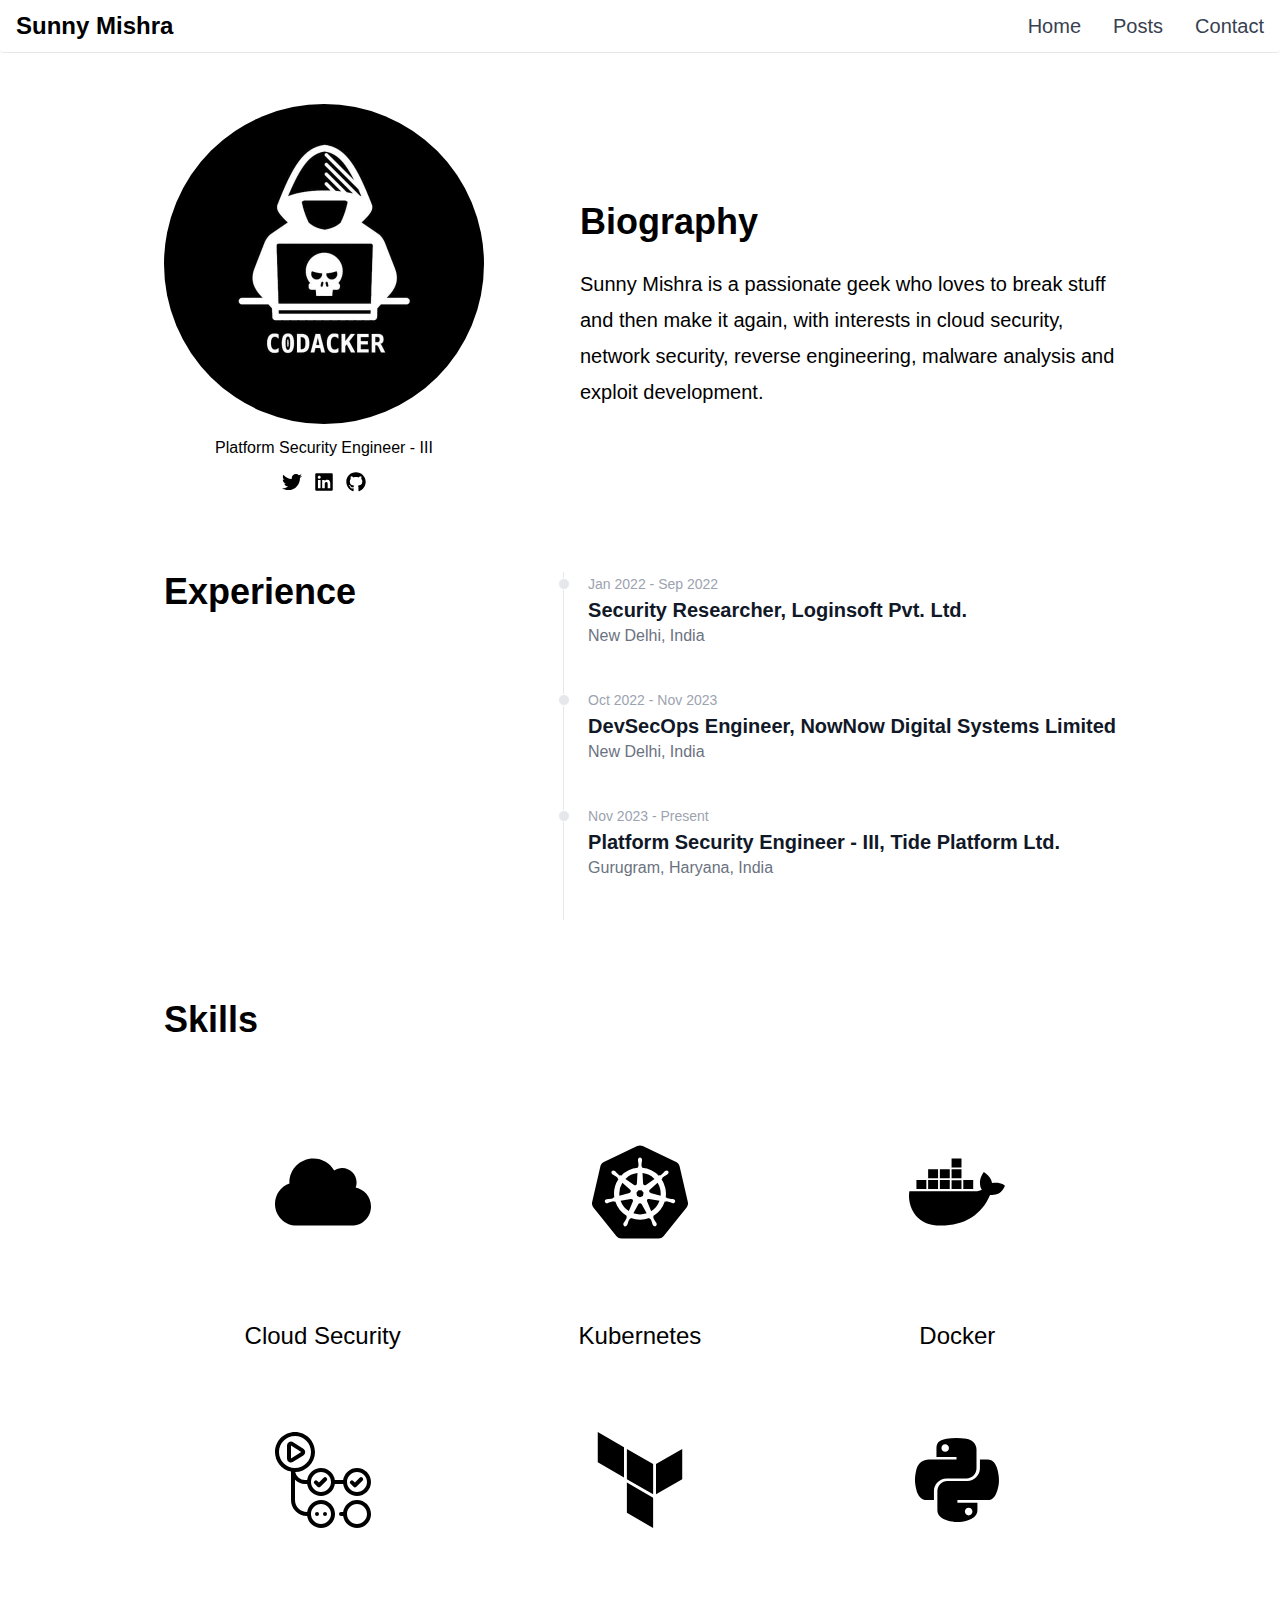
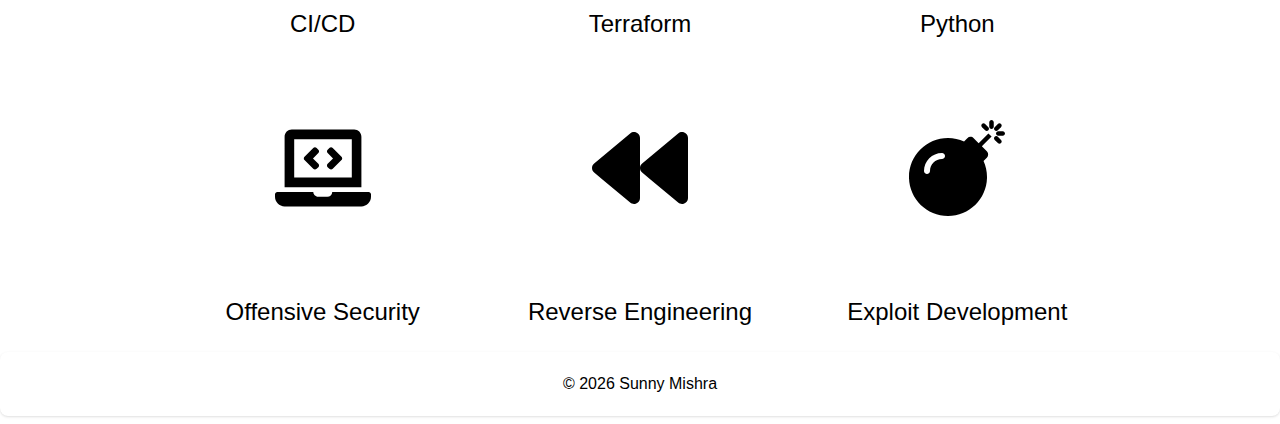
==== commit 20a46693: "Updating Website: Some small changes" ====
--- a/index.html
+++ b/index.html
@@ -10,4 +10,4 @@
         document.documentElement.classList.remove("dark");
       }
     } catch (e) {}
-  </script><script src="/_next/static/chunks/polyfills-78c92fac7aa8fdd8.js" noModule=""></script></head><body class="bg-white dark:bg-gray-800 dark:text-white"><nav class="px-2 py-2.5 sm:px-4 rounded bg-white dark:bg-gray-900 fixed w-full z-20 top-0 start-0 border-b border-gray-200 dark:border-gray-600 mx-auto"><div class="mx-auto flex flex-wrap items-center justify-between"><a class="flex items-center" href="/"><span class="self-center whitespace-nowrap text-2xl font-semibold dark:text-white">Sunny Mishra</span></a><button data-testid="flowbite-navbar-toggle" class="inline-flex items-center rounded-lg p-2 text-sm text-gray-500 hover:bg-gray-100 focus:outline-none focus:ring-2 focus:ring-gray-200 dark:text-gray-400 dark:hover:bg-gray-700 dark:focus:ring-gray-600 md:hidden"><span class="sr-only">Open main menu</span><svg stroke="currentColor" fill="currentColor" stroke-width="0" viewBox="0 0 448 512" aria-hidden="true" class="h-6 w-6 shrink-0" height="1em" width="1em" xmlns="http://www.w3.org/2000/svg"><path d="M16 132h416c8.837 0 16-7.163 16-16V76c0-8.837-7.163-16-16-16H16C7.163 60 0 67.163 0 76v40c0 8.837 7.163 16 16 16zm0 160h416c8.837 0 16-7.163 16-16v-40c0-8.837-7.163-16-16-16H16c-8.837 0-16 7.163-16 16v40c0 8.837 7.163 16 16 16zm0 160h416c8.837 0 16-7.163 16-16v-40c0-8.837-7.163-16-16-16H16c-8.837 0-16 7.163-16 16v40c0 8.837 7.163 16 16 16z"></path></svg></button><div data-testid="flowbite-navbar-collapse" class="w-full md:block md:w-auto hidden"><ul class="mt-4 flex flex-col md:mt-0 md:flex-row md:space-x-8 md:text-sm md:font-medium"><li><a class="block py-2 pl-3 pr-4 md:p-0 border-b border-gray-100 text-gray-700 hover:bg-gray-50 dark:border-gray-700 dark:text-gray-400 dark:hover:bg-gray-700 dark:hover:text-white md:border-0 md:hover:bg-transparent md:hover:text-cyan-700 md:dark:hover:bg-transparent md:dark:hover:text-white text-xl" href="/">Home</a></li><li><a class="block py-2 pl-3 pr-4 md:p-0 border-b border-gray-100 text-gray-700 hover:bg-gray-50 dark:border-gray-700 dark:text-gray-400 dark:hover:bg-gray-700 dark:hover:text-white md:border-0 md:hover:bg-transparent md:hover:text-cyan-700 md:dark:hover:bg-transparent md:dark:hover:text-white text-xl" href="/posts">Posts</a></li><li><a class="block py-2 pl-3 pr-4 md:p-0 border-b border-gray-100 text-gray-700 hover:bg-gray-50 dark:border-gray-700 dark:text-gray-400 dark:hover:bg-gray-700 dark:hover:text-white md:border-0 md:hover:bg-transparent md:hover:text-cyan-700 md:dark:hover:bg-transparent md:dark:hover:text-white text-xl" href="/contact">Contact</a></li></ul></div></div></nav><main class="container mx-auto"><div class="mt-20"><div class="mx-auto max-w-screen-lg px-3 py-6"><div class="flex flex-col items-center md:flex-row md:justify-between md:gap-x-24"><div class="shrink-0"><img class="h-80 w-80 rounded-full" src="/images/profile.png" alt="Avatar image" loading="lazy"/><div class="mt-3 flex gap-3 items-center justify-center"> <!-- -->Platform Security Engineer - III<!-- --> </div><div class="mt-3 flex gap-3 items-center justify-center"><a href="/"><svg stroke="currentColor" fill="currentColor" stroke-width="0" viewBox="0 0 512 512" class="text-xl" height="1em" width="1em" xmlns="http://www.w3.org/2000/svg"><path d="M459.37 151.716c.325 4.548.325 9.097.325 13.645 0 138.72-105.583 298.558-298.558 298.558-59.452 0-114.68-17.219-161.137-47.106 8.447.974 16.568 1.299 25.34 1.299 49.055 0 94.213-16.568 130.274-44.832-46.132-.975-84.792-31.188-98.112-72.772 6.498.974 12.995 1.624 19.818 1.624 9.421 0 18.843-1.3 27.614-3.573-48.081-9.747-84.143-51.98-84.143-102.985v-1.299c13.969 7.797 30.214 12.67 47.431 13.319-28.264-18.843-46.781-51.005-46.781-87.391 0-19.492 5.197-37.36 14.294-52.954 51.655 63.675 129.3 105.258 216.365 109.807-1.624-7.797-2.599-15.918-2.599-24.04 0-57.828 46.782-104.934 104.934-104.934 30.213 0 57.502 12.67 76.67 33.137 23.715-4.548 46.456-13.32 66.599-25.34-7.798 24.366-24.366 44.833-46.132 57.827 21.117-2.273 41.584-8.122 60.426-16.243-14.292 20.791-32.161 39.308-52.628 54.253z"></path></svg></a><a href="/"><svg stroke="currentColor" fill="currentColor" stroke-width="0" viewBox="0 0 448 512" class="text-xl" height="1em" width="1em" xmlns="http://www.w3.org/2000/svg"><path d="M416 32H31.9C14.3 32 0 46.5 0 64.3v383.4C0 465.5 14.3 480 31.9 480H416c17.6 0 32-14.5 32-32.3V64.3c0-17.8-14.4-32.3-32-32.3zM135.4 416H69V202.2h66.5V416zm-33.2-243c-21.3 0-38.5-17.3-38.5-38.5S80.9 96 102.2 96c21.2 0 38.5 17.3 38.5 38.5 0 21.3-17.2 38.5-38.5 38.5zm282.1 243h-66.4V312c0-24.8-.5-56.7-34.5-56.7-34.6 0-39.9 27-39.9 54.9V416h-66.4V202.2h63.7v29.2h.9c8.9-16.8 30.6-34.5 62.9-34.5 67.2 0 79.7 44.3 79.7 101.9V416z"></path></svg></a><a href="/"><svg stroke="currentColor" fill="currentColor" stroke-width="0" viewBox="0 0 496 512" class="text-xl" height="1em" width="1em" xmlns="http://www.w3.org/2000/svg"><path d="M165.9 397.4c0 2-2.3 3.6-5.2 3.6-3.3.3-5.6-1.3-5.6-3.6 0-2 2.3-3.6 5.2-3.6 3-.3 5.6 1.3 5.6 3.6zm-31.1-4.5c-.7 2 1.3 4.3 4.3 4.9 2.6 1 5.6 0 6.2-2s-1.3-4.3-4.3-5.2c-2.6-.7-5.5.3-6.2 2.3zm44.2-1.7c-2.9.7-4.9 2.6-4.6 4.9.3 2 2.9 3.3 5.9 2.6 2.9-.7 4.9-2.6 4.6-4.6-.3-1.9-3-3.2-5.9-2.9zM244.8 8C106.1 8 0 113.3 0 252c0 110.9 69.8 205.8 169.5 239.2 12.8 2.3 17.3-5.6 17.3-12.1 0-6.2-.3-40.4-.3-61.4 0 0-70 15-84.7-29.8 0 0-11.4-29.1-27.8-36.6 0 0-22.9-15.7 1.6-15.4 0 0 24.9 2 38.6 25.8 21.9 38.6 58.6 27.5 72.9 20.9 2.3-16 8.8-27.1 16-33.7-55.9-6.2-112.3-14.3-112.3-110.5 0-27.5 7.6-41.3 23.6-58.9-2.6-6.5-11.1-33.3 2.6-67.9 20.9-6.5 69 27 69 27 20-5.6 41.5-8.5 62.8-8.5s42.8 2.9 62.8 8.5c0 0 48.1-33.6 69-27 13.7 34.7 5.2 61.4 2.6 67.9 16 17.7 25.8 31.5 25.8 58.9 0 96.5-58.9 104.2-114.8 110.5 9.2 7.9 17 22.9 17 46.4 0 33.7-.3 75.4-.3 83.6 0 6.5 4.6 14.4 17.3 12.1C428.2 457.8 496 362.9 496 252 496 113.3 383.5 8 244.8 8zM97.2 352.9c-1.3 1-1 3.3.7 5.2 1.6 1.6 3.9 2.3 5.2 1 1.3-1 1-3.3-.7-5.2-1.6-1.6-3.9-2.3-5.2-1zm-10.8-8.1c-.7 1.3.3 2.9 2.3 3.9 1.6 1 3.6.7 4.3-.7.7-1.3-.3-2.9-2.3-3.9-2-.6-3.6-.3-4.3.7zm32.4 35.6c-1.6 1.3-1 4.3 1.3 6.2 2.3 2.3 5.2 2.6 6.5 1 1.3-1.3.7-4.3-1.3-6.2-2.2-2.3-5.2-2.6-6.5-1zm-11.4-14.7c-1.6 1-1.6 3.6 0 5.9 1.6 2.3 4.3 3.3 5.6 2.3 1.6-1.3 1.6-3.9 0-6.2-1.4-2.3-4-3.3-5.6-2z"></path></svg></a></div></div><div class="text-center mt-4 md:text-left"><h1 class="text-4xl font-bold">Biography</h1><p class="mt-6 text-xl leading-9">Sunny Mishra is a passionate geek who loves to break stuff and then make it again, with interests in cloud security, network security, reverse engineering, malware analysis and exploit development.</p></div></div></div><div><div class="flex flex-col justify-center align-center text-center md:text-left md:flex-row md:justify-between mt-8 mx-auto max-w-screen-lg px-3 py-6"><div class="mb-6 font-bold text-4xl">Experience</div><ol data-testid="timeline-component" class="relative border-l border-gray-200 dark:border-gray-700"><li data-testid="timeline-item" class="mb-10 ml-6 text-left"><div data-testid="timeline-content" class=""><div data-testid="timeline-point" class=""><div class="absolute -left-1.5 mt-1.5 h-3 w-3 rounded-full border border-white bg-gray-200 dark:border-gray-900 dark:bg-gray-700"></div></div><time class="mb-1 text-sm font-normal leading-none text-gray-400 dark:text-gray-500">Jan 2022<!-- --> - <!-- -->Sep 2022</time><h3 class="text-lg font-semibold text-gray-900 dark:text-white">Security Researcher<!-- -->, <!-- -->Loginsoft Pvt. Ltd.</h3><div class="mb-4 text-base font-normal text-gray-500 dark:text-gray-400">New Delhi, India</div></div></li><li data-testid="timeline-item" class="mb-10 ml-6 text-left"><div data-testid="timeline-content" class=""><div data-testid="timeline-point" class=""><div class="absolute -left-1.5 mt-1.5 h-3 w-3 rounded-full border border-white bg-gray-200 dark:border-gray-900 dark:bg-gray-700"></div></div><time class="mb-1 text-sm font-normal leading-none text-gray-400 dark:text-gray-500">Oct 2022<!-- --> - <!-- -->Nov 2023</time><h3 class="text-lg font-semibold text-gray-900 dark:text-white">DevSecOps Engineer<!-- -->, <!-- -->NowNow Digital Systems Limited</h3><div class="mb-4 text-base font-normal text-gray-500 dark:text-gray-400">New Delhi, India</div></div></li><li data-testid="timeline-item" class="mb-10 ml-6 text-left"><div data-testid="timeline-content" class=""><div data-testid="timeline-point" class=""><div class="absolute -left-1.5 mt-1.5 h-3 w-3 rounded-full border border-white bg-gray-200 dark:border-gray-900 dark:bg-gray-700"></div></div><time class="mb-1 text-sm font-normal leading-none text-gray-400 dark:text-gray-500">Nov 2023<!-- --> - <!-- -->Present</time><h3 class="text-lg font-semibold text-gray-900 dark:text-white">Platform Security Engineer - III<!-- -->, <!-- -->Tide Platform Ltd.</h3><div class="mb-4 text-base font-normal text-gray-500 dark:text-gray-400">Gurugram, India</div></div></li></ol></div></div><div><div class="justify-center align-center text-center md:text-left mt-8 mx-auto max-w-screen-lg px-3 py-6"><div class="mb-6 font-bold text-4xl">Skills</div><div class="flex flex-wrap justify-evenly md:justify-around"><div><div class="text-7xl text-center p-10 m-10 md:text-8xl md:p-10 md:m-10"><svg stroke="currentColor" fill="currentColor" stroke-width="0" viewBox="0 0 640 512" height="1em" width="1em" xmlns="http://www.w3.org/2000/svg"><path d="M537.6 226.6c4.1-10.7 6.4-22.4 6.4-34.6 0-53-43-96-96-96-19.7 0-38.1 6-53.3 16.2C367 64.2 315.3 32 256 32c-88.4 0-160 71.6-160 160 0 2.7.1 5.4.2 8.1C40.2 219.8 0 273.2 0 336c0 79.5 64.5 144 144 144h368c70.7 0 128-57.3 128-128 0-61.9-44-113.6-102.4-125.4z"></path></svg></div><div class="text-2xl text-center justify-around"> <!-- -->Cloud Security<!-- --> </div></div><div><div class="text-7xl text-center p-10 m-10 md:text-8xl md:p-10 md:m-10"><svg stroke="currentColor" fill="currentColor" stroke-width="0" role="img" viewBox="0 0 24 24" height="1em" width="1em" xmlns="http://www.w3.org/2000/svg"><path d="M10.204 14.35l.007.01-.999 2.413a5.171 5.171 0 0 1-2.075-2.597l2.578-.437.004.005a.44.44 0 0 1 .484.606zm-.833-2.129a.44.44 0 0 0 .173-.756l.002-.011L7.585 9.7a5.143 5.143 0 0 0-.73 3.255l2.514-.725.002-.009zm1.145-1.98a.44.44 0 0 0 .699-.337l.01-.005.15-2.62a5.144 5.144 0 0 0-3.01 1.442l2.147 1.523.004-.002zm.76 2.75l.723.349.722-.347.18-.78-.5-.623h-.804l-.5.623.179.779zm1.5-3.095a.44.44 0 0 0 .7.336l.008.003 2.134-1.513a5.188 5.188 0 0 0-2.992-1.442l.148 2.615.002.001zm10.876 5.97l-5.773 7.181a1.6 1.6 0 0 1-1.248.594l-9.261.003a1.6 1.6 0 0 1-1.247-.596l-5.776-7.18a1.583 1.583 0 0 1-.307-1.34L2.1 5.573c.108-.47.425-.864.863-1.073L11.305.513a1.606 1.606 0 0 1 1.385 0l8.345 3.985c.438.209.755.604.863 1.073l2.062 8.955c.108.47-.005.963-.308 1.34zm-3.289-2.057c-.042-.01-.103-.026-.145-.034-.174-.033-.315-.025-.479-.038-.35-.037-.638-.067-.895-.148-.105-.04-.18-.165-.216-.216l-.201-.059a6.45 6.45 0 0 0-.105-2.332 6.465 6.465 0 0 0-.936-2.163c.052-.047.15-.133.177-.159.008-.09.001-.183.094-.282.197-.185.444-.338.743-.522.142-.084.273-.137.415-.242.032-.024.076-.062.11-.089.24-.191.295-.52.123-.736-.172-.216-.506-.236-.745-.045-.034.027-.08.062-.111.088-.134.116-.217.23-.33.35-.246.25-.45.458-.673.609-.097.056-.239.037-.303.033l-.19.135a6.545 6.545 0 0 0-4.146-2.003l-.012-.223c-.065-.062-.143-.115-.163-.25-.022-.268.015-.557.057-.905.023-.163.061-.298.068-.475.001-.04-.001-.099-.001-.142 0-.306-.224-.555-.5-.555-.275 0-.499.249-.499.555l.001.014c0 .041-.002.092 0 .128.006.177.044.312.067.475.042.348.078.637.056.906a.545.545 0 0 1-.162.258l-.012.211a6.424 6.424 0 0 0-4.166 2.003 8.373 8.373 0 0 1-.18-.128c-.09.012-.18.04-.297-.029-.223-.15-.427-.358-.673-.608-.113-.12-.195-.234-.329-.349-.03-.026-.077-.062-.111-.088a.594.594 0 0 0-.348-.132.481.481 0 0 0-.398.176c-.172.216-.117.546.123.737l.007.005.104.083c.142.105.272.159.414.242.299.185.546.338.743.522.076.082.09.226.1.288l.16.143a6.462 6.462 0 0 0-1.02 4.506l-.208.06c-.055.072-.133.184-.215.217-.257.081-.546.11-.895.147-.164.014-.305.006-.48.039-.037.007-.09.02-.133.03l-.004.002-.007.002c-.295.071-.484.342-.423.608.061.267.349.429.645.365l.007-.001.01-.003.129-.029c.17-.046.294-.113.448-.172.33-.118.604-.217.87-.256.112-.009.23.069.288.101l.217-.037a6.5 6.5 0 0 0 2.88 3.596l-.09.218c.033.084.069.199.044.282-.097.252-.263.517-.452.813-.091.136-.185.242-.268.399-.02.037-.045.095-.064.134-.128.275-.034.591.213.71.248.12.556-.007.69-.282v-.002c.02-.039.046-.09.062-.127.07-.162.094-.301.144-.458.132-.332.205-.68.387-.897.05-.06.13-.082.215-.105l.113-.205a6.453 6.453 0 0 0 4.609.012l.106.192c.086.028.18.042.256.155.136.232.229.507.342.84.05.156.074.295.145.457.016.037.043.09.062.129.133.276.442.402.69.282.247-.118.341-.435.213-.71-.02-.039-.045-.096-.065-.134-.083-.156-.177-.261-.268-.398-.19-.296-.346-.541-.443-.793-.04-.13.007-.21.038-.294-.018-.022-.059-.144-.083-.202a6.499 6.499 0 0 0 2.88-3.622c.064.01.176.03.213.038.075-.05.144-.114.28-.104.266.039.54.138.87.256.154.06.277.128.448.173.036.01.088.019.13.028l.009.003.007.001c.297.064.584-.098.645-.365.06-.266-.128-.537-.423-.608zM16.4 9.701l-1.95 1.746v.005a.44.44 0 0 0 .173.757l.003.01 2.526.728a5.199 5.199 0 0 0-.108-1.674A5.208 5.208 0 0 0 16.4 9.7zm-4.013 5.325a.437.437 0 0 0-.404-.232.44.44 0 0 0-.372.233h-.002l-1.268 2.292a5.164 5.164 0 0 0 3.326.003l-1.27-2.296h-.01zm1.888-1.293a.44.44 0 0 0-.27.036.44.44 0 0 0-.214.572l-.003.004 1.01 2.438a5.15 5.15 0 0 0 2.081-2.615l-2.6-.44-.004.005z"></path></svg></div><div class="text-2xl text-center justify-around"> <!-- -->Kubernetes<!-- --> </div></div><div><div class="text-7xl text-center p-10 m-10 md:text-8xl md:p-10 md:m-10"><svg stroke="currentColor" fill="currentColor" stroke-width="0" viewBox="0 0 640 512" height="1em" width="1em" xmlns="http://www.w3.org/2000/svg"><path d="M349.9 236.3h-66.1v-59.4h66.1v59.4zm0-204.3h-66.1v60.7h66.1V32zm78.2 144.8H362v59.4h66.1v-59.4zm-156.3-72.1h-66.1v60.1h66.1v-60.1zm78.1 0h-66.1v60.1h66.1v-60.1zm276.8 100c-14.4-9.7-47.6-13.2-73.1-8.4-3.3-24-16.7-44.9-41.1-63.7l-14-9.3-9.3 14c-18.4 27.8-23.4 73.6-3.7 103.8-8.7 4.7-25.8 11.1-48.4 10.7H2.4c-8.7 50.8 5.8 116.8 44 162.1 37.1 43.9 92.7 66.2 165.4 66.2 157.4 0 273.9-72.5 328.4-204.2 21.4.4 67.6.1 91.3-45.2 1.5-2.5 6.6-13.2 8.5-17.1l-13.3-8.9zm-511.1-27.9h-66v59.4h66.1v-59.4zm78.1 0h-66.1v59.4h66.1v-59.4zm78.1 0h-66.1v59.4h66.1v-59.4zm-78.1-72.1h-66.1v60.1h66.1v-60.1z"></path></svg></div><div class="text-2xl text-center justify-around"> <!-- -->Docker<!-- --> </div></div><div><div class="text-7xl text-center p-10 m-10 md:text-8xl md:p-10 md:m-10"><svg stroke="currentColor" fill="currentColor" stroke-width="0" role="img" viewBox="0 0 24 24" height="1em" width="1em" xmlns="http://www.w3.org/2000/svg"><path d="M10.984 13.836a.5.5 0 0 1-.353-.146l-.745-.743a.5.5 0 1 1 .706-.708l.392.391 1.181-1.18a.5.5 0 0 1 .708.707l-1.535 1.533a.504.504 0 0 1-.354.146zm9.353-.147l1.534-1.532a.5.5 0 0 0-.707-.707l-1.181 1.18-.392-.391a.5.5 0 1 0-.706.708l.746.743a.497.497 0 0 0 .706-.001zM4.527 7.452l2.557-1.585A1 1 0 0 0 7.09 4.17L4.533 2.56A1 1 0 0 0 3 3.406v3.196a1.001 1.001 0 0 0 1.527.85zm2.03-2.436L4 6.602V3.406l2.557 1.61zM24 12.5c0 1.93-1.57 3.5-3.5 3.5a3.503 3.503 0 0 1-3.46-3h-2.08a3.503 3.503 0 0 1-3.46 3 3.502 3.502 0 0 1-3.46-3h-.558c-.972 0-1.85-.399-2.482-1.042V17c0 1.654 1.346 3 3 3h.04c.244-1.693 1.7-3 3.46-3 1.93 0 3.5 1.57 3.5 3.5S13.43 24 11.5 24a3.502 3.502 0 0 1-3.46-3H8c-2.206 0-4-1.794-4-4V9.899A5.008 5.008 0 0 1 0 5c0-2.757 2.243-5 5-5s5 2.243 5 5a5.005 5.005 0 0 1-4.952 4.998A2.482 2.482 0 0 0 7.482 12h.558c.244-1.693 1.7-3 3.46-3a3.502 3.502 0 0 1 3.46 3h2.08a3.503 3.503 0 0 1 3.46-3c1.93 0 3.5 1.57 3.5 3.5zm-15 8c0 1.378 1.122 2.5 2.5 2.5s2.5-1.122 2.5-2.5-1.122-2.5-2.5-2.5S9 19.122 9 20.5zM5 9c2.206 0 4-1.794 4-4S7.206 1 5 1 1 2.794 1 5s1.794 4 4 4zm9 3.5c0-1.378-1.122-2.5-2.5-2.5S9 11.122 9 12.5s1.122 2.5 2.5 2.5 2.5-1.122 2.5-2.5zm9 0c0-1.378-1.122-2.5-2.5-2.5S18 11.122 18 12.5s1.122 2.5 2.5 2.5 2.5-1.122 2.5-2.5zm-13 8a.5.5 0 1 0 1 0 .5.5 0 0 0-1 0zm2 0a.5.5 0 1 0 1 0 .5.5 0 0 0-1 0zm12 0c0 1.93-1.57 3.5-3.5 3.5a3.503 3.503 0 0 1-3.46-3.002c-.007.001-.013.005-.021.005l-.506.017h-.017a.5.5 0 0 1-.016-.999l.506-.017c.018-.002.035.006.052.007A3.503 3.503 0 0 1 20.5 17c1.93 0 3.5 1.57 3.5 3.5zm-1 0c0-1.378-1.122-2.5-2.5-2.5S18 19.122 18 20.5s1.122 2.5 2.5 2.5 2.5-1.122 2.5-2.5z"></path></svg></div><div class="text-2xl text-center justify-around"> <!-- -->CI/CD<!-- --> </div></div><div><div class="text-7xl text-center p-10 m-10 md:text-8xl md:p-10 md:m-10"><svg stroke="currentColor" fill="currentColor" stroke-width="0" role="img" viewBox="0 0 24 24" height="1em" width="1em" xmlns="http://www.w3.org/2000/svg"><path d="M1.44 0v7.575l6.561 3.79V3.787zm21.12 4.227l-6.561 3.791v7.574l6.56-3.787zM8.72 4.23v7.575l6.561 3.787V8.018zm0 8.405v7.575L15.28 24v-7.578z"></path></svg></div><div class="text-2xl text-center justify-around"> <!-- -->Terraform<!-- --> </div></div><div><div class="text-7xl text-center p-10 m-10 md:text-8xl md:p-10 md:m-10"><svg stroke="currentColor" fill="currentColor" stroke-width="0" viewBox="0 0 448 512" height="1em" width="1em" xmlns="http://www.w3.org/2000/svg"><path d="M439.8 200.5c-7.7-30.9-22.3-54.2-53.4-54.2h-40.1v47.4c0 36.8-31.2 67.8-66.8 67.8H172.7c-29.2 0-53.4 25-53.4 54.3v101.8c0 29 25.2 46 53.4 54.3 33.8 9.9 66.3 11.7 106.8 0 26.9-7.8 53.4-23.5 53.4-54.3v-40.7H226.2v-13.6h160.2c31.1 0 42.6-21.7 53.4-54.2 11.2-33.5 10.7-65.7 0-108.6zM286.2 404c11.1 0 20.1 9.1 20.1 20.3 0 11.3-9 20.4-20.1 20.4-11 0-20.1-9.2-20.1-20.4.1-11.3 9.1-20.3 20.1-20.3zM167.8 248.1h106.8c29.7 0 53.4-24.5 53.4-54.3V91.9c0-29-24.4-50.7-53.4-55.6-35.8-5.9-74.7-5.6-106.8.1-45.2 8-53.4 24.7-53.4 55.6v40.7h106.9v13.6h-147c-31.1 0-58.3 18.7-66.8 54.2-9.8 40.7-10.2 66.1 0 108.6 7.6 31.6 25.7 54.2 56.8 54.2H101v-48.8c0-35.3 30.5-66.4 66.8-66.4zm-6.7-142.6c-11.1 0-20.1-9.1-20.1-20.3.1-11.3 9-20.4 20.1-20.4 11 0 20.1 9.2 20.1 20.4s-9 20.3-20.1 20.3z"></path></svg></div><div class="text-2xl text-center justify-around"> <!-- -->Python<!-- --> </div></div><div><div class="text-7xl text-center p-10 m-10 md:text-8xl md:p-10 md:m-10"><svg stroke="currentColor" fill="currentColor" stroke-width="0" viewBox="0 0 640 512" height="1em" width="1em" xmlns="http://www.w3.org/2000/svg"><path d="M255.03 261.65c6.25 6.25 16.38 6.25 22.63 0l11.31-11.31c6.25-6.25 6.25-16.38 0-22.63L253.25 192l35.71-35.72c6.25-6.25 6.25-16.38 0-22.63l-11.31-11.31c-6.25-6.25-16.38-6.25-22.63 0l-58.34 58.34c-6.25 6.25-6.25 16.38 0 22.63l58.35 58.34zm96.01-11.3l11.31 11.31c6.25 6.25 16.38 6.25 22.63 0l58.34-58.34c6.25-6.25 6.25-16.38 0-22.63l-58.34-58.34c-6.25-6.25-16.38-6.25-22.63 0l-11.31 11.31c-6.25 6.25-6.25 16.38 0 22.63L386.75 192l-35.71 35.72c-6.25 6.25-6.25 16.38 0 22.63zM624 416H381.54c-.74 19.81-14.71 32-32.74 32H288c-18.69 0-33.02-17.47-32.77-32H16c-8.8 0-16 7.2-16 16v16c0 35.2 28.8 64 64 64h512c35.2 0 64-28.8 64-64v-16c0-8.8-7.2-16-16-16zM576 48c0-26.4-21.6-48-48-48H112C85.6 0 64 21.6 64 48v336h512V48zm-64 272H128V64h384v256z"></path></svg></div><div class="text-2xl text-center justify-around"> <!-- -->Offensive Security<!-- --> </div></div><div><div class="text-7xl text-center p-10 m-10 md:text-8xl md:p-10 md:m-10"><svg stroke="currentColor" fill="currentColor" stroke-width="0" viewBox="0 0 512 512" height="1em" width="1em" xmlns="http://www.w3.org/2000/svg"><path d="M11.5 280.6l192 160c20.6 17.2 52.5 2.8 52.5-24.6V96c0-27.4-31.9-41.8-52.5-24.6l-192 160c-15.3 12.8-15.3 36.4 0 49.2zm256 0l192 160c20.6 17.2 52.5 2.8 52.5-24.6V96c0-27.4-31.9-41.8-52.5-24.6l-192 160c-15.3 12.8-15.3 36.4 0 49.2z"></path></svg></div><div class="text-2xl text-center justify-around"> <!-- -->Reverse Engineering<!-- --> </div></div><div><div class="text-7xl text-center p-10 m-10 md:text-8xl md:p-10 md:m-10"><svg stroke="currentColor" fill="currentColor" stroke-width="0" viewBox="0 0 512 512" height="1em" width="1em" xmlns="http://www.w3.org/2000/svg"><path d="M440.5 88.5l-52 52L415 167c9.4 9.4 9.4 24.6 0 33.9l-17.4 17.4c11.8 26.1 18.4 55.1 18.4 85.6 0 114.9-93.1 208-208 208S0 418.9 0 304 93.1 96 208 96c30.5 0 59.5 6.6 85.6 18.4L311 97c9.4-9.4 24.6-9.4 33.9 0l26.5 26.5 52-52 17.1 17zM500 60h-24c-6.6 0-12 5.4-12 12s5.4 12 12 12h24c6.6 0 12-5.4 12-12s-5.4-12-12-12zM440 0c-6.6 0-12 5.4-12 12v24c0 6.6 5.4 12 12 12s12-5.4 12-12V12c0-6.6-5.4-12-12-12zm33.9 55l17-17c4.7-4.7 4.7-12.3 0-17-4.7-4.7-12.3-4.7-17 0l-17 17c-4.7 4.7-4.7 12.3 0 17 4.8 4.7 12.4 4.7 17 0zm-67.8 0c4.7 4.7 12.3 4.7 17 0 4.7-4.7 4.7-12.3 0-17l-17-17c-4.7-4.7-12.3-4.7-17 0-4.7 4.7-4.7 12.3 0 17l17 17zm67.8 34c-4.7-4.7-12.3-4.7-17 0-4.7 4.7-4.7 12.3 0 17l17 17c4.7 4.7 12.3 4.7 17 0 4.7-4.7 4.7-12.3 0-17l-17-17zM112 272c0-35.3 28.7-64 64-64 8.8 0 16-7.2 16-16s-7.2-16-16-16c-52.9 0-96 43.1-96 96 0 8.8 7.2 16 16 16s16-7.2 16-16z"></path></svg></div><div class="text-2xl text-center justify-around"> <!-- -->Exploit Development<!-- --> </div></div></div></div></div></div></main><footer data-testid="flowbite-footer" class="w-full rounded-lg bg-white shadow dark:bg-gray-800 md:flex md:items-center flex md:justify-center justify-center mb-2 p-5">© <!-- -->2024<!-- --> Sunny Mishra</footer><script src="/_next/static/chunks/webpack-217760dd16c0f39c.js" async=""></script><script>(self.__next_f=self.__next_f||[]).push([0]);self.__next_f.push([2,null])</script><script>self.__next_f.push([1,"1:HL[\"/_next/static/css/990dd4808a611dd1.css\",\"style\"]\n2:HL[\"/_next/static/css/33914b45df5bebdc.css\",\"style\"]\n"])</script><script>self.__next_f.push([1,"3:I[3787,[],\"\"]\n6:I[9997,[\"431\",\"static/chunks/e1bbbf97-87268dcdc97a46cb.js\",\"188\",\"static/chunks/44c83eb9-daf12b6f1a5f5432.js\",\"156\",\"static/chunks/da31e3a9-38e3bef72eefc94b.js\",\"459\",\"static/chunks/fe6a3f1d-944f55d98c1b4eeb.js\",\"949\",\"static/chunks/a8c0fcec-0070083858c44f22.js\",\"46\",\"static/chunks/46-8d53740cca1dedad.js\",\"931\",\"static/chunks/app/page-0c12a28db170b7f4.js\"],\"Timeline\"]\n7:I[1846,[\"431\",\"static/chunks/e1bbbf97-87268dcdc97a46cb.js\",\"188\",\"static/chunks/44c83eb9-daf12b6f1a5f5432.js\",\"156\",\"static/chunks/da31e3a9-38e3bef72eefc94b.js\",\"459\",\"static/chunks/fe6a3f1d-944f55d98c1b4eeb.js\",\"949\",\"static/chunks/a8c0fcec-0070083858c44f22.js\",\"46\",\"static/chunks/46-8d53740cca1dedad.js\",\"931\",\"static/chunks/app/page-0c12a28db170b7f4.js\"],\"TimelineItem\"]\n8:I[3703,[\"431\",\"static/chunks/e1bbbf97-87268dcdc97a46cb.js\",\"188\",\"static/chunks/44c83eb9-daf12b6f1a5f5432.js\",\"156\",\"static/chunks/da31e3a9-38e3bef72eefc94b.js\",\"459\",\"static/chunks/fe6a3f1d-944f55d98c1b4eeb.js\",\"949\",\"static/chunks/a8c0fcec-0070083858c44f22.js\",\"46\",\"static/chunks/46-8d53740cca1dedad.js\",\"931\",\"static/chunks/app/page-0c12a28db170b7f4.js\"],\"TimelineContent\"]\n9:I[2227,[\"431\",\"static/chunks/e1bbbf97-87268dcdc97a46cb.js\",\"188\",\"static/chunks/44c83eb9-daf12b6f1a5f5432.js\",\"156\",\"static/chunks/da31e3a9-38e3bef72eefc94b.js\",\"459\",\"static/chunks/fe6a3f1d-944f55d98c1b4eeb.js\",\"949\",\"static/chunks/a8c0fcec-0070083858c44f22.js\",\"46\",\"static/chunks/46-8d53740cca1dedad.js\",\"931\",\"static/chunks/app/page-0c12a28db170b7f4.js\"],\"TimelinePoint\"]\na:I[7139,[\"431\",\"static/chunks/e1bbbf97-87268dcdc97a46cb.js\",\"188\",\"static/chunks/44c83eb9-daf12b6f1a5f5432.js\",\"156\",\"static/chunks/da31e3a9-38e3bef72eefc94b.js\",\"459\",\"static/chunks/fe6a3f1d-944f55d98c1b4eeb.js\",\"949\",\"static/chunks/a8c0fcec-0070083858c44f22.js\",\"46\",\"static/chunks/46-8d53740cca1dedad.js\",\"931\",\"static/chunks/app/page-0c12a28db170b7f4.js\"],\"TimelineTime\"]\nb:I[5085,[\"431\",\"static/chunks/e1bbbf97-87268dcdc97a46cb.js\",\"188\",\"static/chunks/44c83eb9-daf12b6f1a5f5432.js\",\"156\",\"static/chunks/da31e3a9-38e3b"])</script><script>self.__next_f.push([1,"ef72eefc94b.js\",\"459\",\"static/chunks/fe6a3f1d-944f55d98c1b4eeb.js\",\"949\",\"static/chunks/a8c0fcec-0070083858c44f22.js\",\"46\",\"static/chunks/46-8d53740cca1dedad.js\",\"931\",\"static/chunks/app/page-0c12a28db170b7f4.js\"],\"TimelineTitle\"]\nc:I[2875,[\"431\",\"static/chunks/e1bbbf97-87268dcdc97a46cb.js\",\"188\",\"static/chunks/44c83eb9-daf12b6f1a5f5432.js\",\"156\",\"static/chunks/da31e3a9-38e3bef72eefc94b.js\",\"459\",\"static/chunks/fe6a3f1d-944f55d98c1b4eeb.js\",\"949\",\"static/chunks/a8c0fcec-0070083858c44f22.js\",\"46\",\"static/chunks/46-8d53740cca1dedad.js\",\"931\",\"static/chunks/app/page-0c12a28db170b7f4.js\"],\"TimelineBody\"]\nf:I[562,[\"431\",\"static/chunks/e1bbbf97-87268dcdc97a46cb.js\",\"188\",\"static/chunks/44c83eb9-daf12b6f1a5f5432.js\",\"156\",\"static/chunks/da31e3a9-38e3bef72eefc94b.js\",\"459\",\"static/chunks/fe6a3f1d-944f55d98c1b4eeb.js\",\"949\",\"static/chunks/a8c0fcec-0070083858c44f22.js\",\"46\",\"static/chunks/46-8d53740cca1dedad.js\",\"931\",\"static/chunks/app/page-0c12a28db170b7f4.js\"],\"Navbar\"]\n10:I[9540,[\"431\",\"static/chunks/e1bbbf97-87268dcdc97a46cb.js\",\"188\",\"static/chunks/44c83eb9-daf12b6f1a5f5432.js\",\"156\",\"static/chunks/da31e3a9-38e3bef72eefc94b.js\",\"459\",\"static/chunks/fe6a3f1d-944f55d98c1b4eeb.js\",\"949\",\"static/chunks/a8c0fcec-0070083858c44f22.js\",\"46\",\"static/chunks/46-8d53740cca1dedad.js\",\"931\",\"static/chunks/app/page-0c12a28db170b7f4.js\"],\"NavbarBrand\"]\n11:I[2811,[\"431\",\"static/chunks/e1bbbf97-87268dcdc97a46cb.js\",\"188\",\"static/chunks/44c83eb9-daf12b6f1a5f5432.js\",\"156\",\"static/chunks/da31e3a9-38e3bef72eefc94b.js\",\"459\",\"static/chunks/fe6a3f1d-944f55d98c1b4eeb.js\",\"949\",\"static/chunks/a8c0fcec-0070083858c44f22.js\",\"46\",\"static/chunks/46-8d53740cca1dedad.js\",\"931\",\"static/chunks/app/page-0c12a28db170b7f4.js\"],\"NavbarToggle\"]\n12:I[4797,[\"431\",\"static/chunks/e1bbbf97-87268dcdc97a46cb.js\",\"188\",\"static/chunks/44c83eb9-daf12b6f1a5f5432.js\",\"156\",\"static/chunks/da31e3a9-38e3bef72eefc94b.js\",\"459\",\"static/chunks/fe6a3f1d-944f55d98c1b4eeb.js\",\"949\",\"static/chunks/a8c0fcec-0070083858c44f22.js\",\"46\",\"static/chunks/46-8d53740cca1dedad.js\",\"931\""])</script><script>self.__next_f.push([1,",\"static/chunks/app/page-0c12a28db170b7f4.js\"],\"NavbarCollapse\"]\n13:I[9409,[\"431\",\"static/chunks/e1bbbf97-87268dcdc97a46cb.js\",\"188\",\"static/chunks/44c83eb9-daf12b6f1a5f5432.js\",\"156\",\"static/chunks/da31e3a9-38e3bef72eefc94b.js\",\"459\",\"static/chunks/fe6a3f1d-944f55d98c1b4eeb.js\",\"949\",\"static/chunks/a8c0fcec-0070083858c44f22.js\",\"46\",\"static/chunks/46-8d53740cca1dedad.js\",\"931\",\"static/chunks/app/page-0c12a28db170b7f4.js\"],\"NavbarLink\"]\n14:I[3099,[],\"\"]\n15:I[2506,[],\"\"]\n16:I[179,[\"431\",\"static/chunks/e1bbbf97-87268dcdc97a46cb.js\",\"188\",\"static/chunks/44c83eb9-daf12b6f1a5f5432.js\",\"156\",\"static/chunks/da31e3a9-38e3bef72eefc94b.js\",\"459\",\"static/chunks/fe6a3f1d-944f55d98c1b4eeb.js\",\"949\",\"static/chunks/a8c0fcec-0070083858c44f22.js\",\"46\",\"static/chunks/46-8d53740cca1dedad.js\",\"940\",\"static/chunks/940-47df45a5a9f25721.js\",\"185\",\"static/chunks/app/layout-63c7e07065b1567c.js\"],\"default\"]\n18:I[4384,[],\"\"]\n5:T518,M165.9 397.4c0 2-2.3 3.6-5.2 3.6-3.3.3-5.6-1.3-5.6-3.6 0-2 2.3-3.6 5.2-3.6 3-.3 5.6 1.3 5.6 3.6zm-31.1-4.5c-.7 2 1.3 4.3 4.3 4.9 2.6 1 5.6 0 6.2-2s-1.3-4.3-4.3-5.2c-2.6-.7-5.5.3-6.2 2.3zm44.2-1.7c-2.9.7-4.9 2.6-4.6 4.9.3 2 2.9 3.3 5.9 2.6 2.9-.7 4.9-2.6 4.6-4.6-.3-1.9-3-3.2-5.9-2.9zM244.8 8C106.1 8 0 113.3 0 252c0 110.9 69.8 205.8 169.5 239.2 12.8 2.3 17.3-5.6 17.3-12.1 0-6.2-.3-40.4-.3-61.4 0 0-70 15-84.7-29.8 0 0-11.4-29.1-27.8-36.6 0 0-22.9-15.7 1.6-15.4 0 0 24.9 2 38.6 25.8 21.9 38.6 58.6 27.5 72.9 20.9 2.3-16 8.8-27.1 16-33.7-55.9-6.2-112.3-14.3-112.3-110.5 0-27.5 7.6-41.3 23.6-58.9-2.6-6.5-11.1-33.3 2.6-67.9 20.9-6.5 69 27 69 27 20-5.6 41.5-8.5 62.8-8.5s42.8 2.9 62.8 8.5c0 0 48.1-33.6 69-27 13.7 34.7 5.2 61.4 2.6 67.9 16 17.7 25.8 31.5 25.8 58.9 0 96.5-58.9 104.2-114.8 110.5 9.2 7.9 17 22.9 17 46.4 0 33.7-.3 75.4-.3 83.6 0 6.5 4.6 14.4 17.3 12.1C428.2 457.8 496 362.9 496 252 496 113.3 383.5 8 244.8 8zM97.2 352.9c-1.3 1-1 3.3.7 5.2 1.6 1.6 3.9 2.3 5.2 1 1.3-1 1-3.3-.7-5.2-1.6-1.6-3.9-2.3-5.2-1zm-10.8-8.1c-.7 1.3.3 2.9 2.3 3.9 1.6 1 3.6.7 4.3-.7.7-1.3-.3-2.9-2.3-3.9-2-.6-3.6-.3-4.3.7zm32.4 35.6c-1.6 1.3-1 4."])</script><script>self.__next_f.push([1,"3 1.3 6.2 2.3 2.3 5.2 2.6 6.5 1 1.3-1.3.7-4.3-1.3-6.2-2.2-2.3-5.2-2.6-6.5-1zm-11.4-14.7c-1.6 1-1.6 3.6 0 5.9 1.6 2.3 4.3 3.3 5.6 2.3 1.6-1.3 1.6-3.9 0-6.2-1.4-2.3-4-3.3-5.6-2zd:Td7b,"])</script><script>self.__next_f.push([1,"M10.204 14.35l.007.01-.999 2.413a5.171 5.171 0 0 1-2.075-2.597l2.578-.437.004.005a.44.44 0 0 1 .484.606zm-.833-2.129a.44.44 0 0 0 .173-.756l.002-.011L7.585 9.7a5.143 5.143 0 0 0-.73 3.255l2.514-.725.002-.009zm1.145-1.98a.44.44 0 0 0 .699-.337l.01-.005.15-2.62a5.144 5.144 0 0 0-3.01 1.442l2.147 1.523.004-.002zm.76 2.75l.723.349.722-.347.18-.78-.5-.623h-.804l-.5.623.179.779zm1.5-3.095a.44.44 0 0 0 .7.336l.008.003 2.134-1.513a5.188 5.188 0 0 0-2.992-1.442l.148 2.615.002.001zm10.876 5.97l-5.773 7.181a1.6 1.6 0 0 1-1.248.594l-9.261.003a1.6 1.6 0 0 1-1.247-.596l-5.776-7.18a1.583 1.583 0 0 1-.307-1.34L2.1 5.573c.108-.47.425-.864.863-1.073L11.305.513a1.606 1.606 0 0 1 1.385 0l8.345 3.985c.438.209.755.604.863 1.073l2.062 8.955c.108.47-.005.963-.308 1.34zm-3.289-2.057c-.042-.01-.103-.026-.145-.034-.174-.033-.315-.025-.479-.038-.35-.037-.638-.067-.895-.148-.105-.04-.18-.165-.216-.216l-.201-.059a6.45 6.45 0 0 0-.105-2.332 6.465 6.465 0 0 0-.936-2.163c.052-.047.15-.133.177-.159.008-.09.001-.183.094-.282.197-.185.444-.338.743-.522.142-.084.273-.137.415-.242.032-.024.076-.062.11-.089.24-.191.295-.52.123-.736-.172-.216-.506-.236-.745-.045-.034.027-.08.062-.111.088-.134.116-.217.23-.33.35-.246.25-.45.458-.673.609-.097.056-.239.037-.303.033l-.19.135a6.545 6.545 0 0 0-4.146-2.003l-.012-.223c-.065-.062-.143-.115-.163-.25-.022-.268.015-.557.057-.905.023-.163.061-.298.068-.475.001-.04-.001-.099-.001-.142 0-.306-.224-.555-.5-.555-.275 0-.499.249-.499.555l.001.014c0 .041-.002.092 0 .128.006.177.044.312.067.475.042.348.078.637.056.906a.545.545 0 0 1-.162.258l-.012.211a6.424 6.424 0 0 0-4.166 2.003 8.373 8.373 0 0 1-.18-.128c-.09.012-.18.04-.297-.029-.223-.15-.427-.358-.673-.608-.113-.12-.195-.234-.329-.349-.03-.026-.077-.062-.111-.088a.594.594 0 0 0-.348-.132.481.481 0 0 0-.398.176c-.172.216-.117.546.123.737l.007.005.104.083c.142.105.272.159.414.242.299.185.546.338.743.522.076.082.09.226.1.288l.16.143a6.462 6.462 0 0 0-1.02 4.506l-.208.06c-.055.072-.133.184-.215.217-.257.081-.546.11-.895.147-.164.014-.305.006-.48.039-.037.007-.09.02-.133.03l-.004.002-.007.002c-.295.071-.484.342-.423.608.061.267.349.429.645.365l.007-.001.01-.003.129-.029c.17-.046.294-.113.448-.172.33-.118.604-.217.87-.256.112-.009.23.069.288.101l.217-.037a6.5 6.5 0 0 0 2.88 3.596l-.09.218c.033.084.069.199.044.282-.097.252-.263.517-.452.813-.091.136-.185.242-.268.399-.02.037-.045.095-.064.134-.128.275-.034.591.213.71.248.12.556-.007.69-.282v-.002c.02-.039.046-.09.062-.127.07-.162.094-.301.144-.458.132-.332.205-.68.387-.897.05-.06.13-.082.215-.105l.113-.205a6.453 6.453 0 0 0 4.609.012l.106.192c.086.028.18.042.256.155.136.232.229.507.342.84.05.156.074.295.145.457.016.037.043.09.062.129.133.276.442.402.69.282.247-.118.341-.435.213-.71-.02-.039-.045-.096-.065-.134-.083-.156-.177-.261-.268-.398-.19-.296-.346-.541-.443-.793-.04-.13.007-.21.038-.294-.018-.022-.059-.144-.083-.202a6.499 6.499 0 0 0 2.88-3.622c.064.01.176.03.213.038.075-.05.144-.114.28-.104.266.039.54.138.87.256.154.06.277.128.448.173.036.01.088.019.13.028l.009.003.007.001c.297.064.584-.098.645-.365.06-.266-.128-.537-.423-.608zM16.4 9.701l-1.95 1.746v.005a.44.44 0 0 0 .173.757l.003.01 2.526.728a5.199 5.199 0 0 0-.108-1.674A5.208 5.208 0 0 0 16.4 9.7zm-4.013 5.325a.437.437 0 0 0-.404-.232.44.44 0 0 0-.372.233h-.002l-1.268 2.292a5.164 5.164 0 0 0 3.326.003l-1.27-2.296h-.01zm1.888-1.293a.44.44 0 0 0-.27.036.44.44 0 0 0-.214.572l-.003.004 1.01 2.438a5.15 5.15 0 0 0 2.081-2.615l-2.6-.44-.004.005z"])</script><script>self.__next_f.push([1,"e:T649,M10.984 13.836a.5.5 0 0 1-.353-.146l-.745-.743a.5.5 0 1 1 .706-.708l.392.391 1.181-1.18a.5.5 0 0 1 .708.707l-1.535 1.533a.504.504 0 0 1-.354.146zm9.353-.147l1.534-1.532a.5.5 0 0 0-.707-.707l-1.181 1.18-.392-.391a.5.5 0 1 0-.706.708l.746.743a.497.497 0 0 0 .706-.001zM4.527 7.452l2.557-1.585A1 1 0 0 0 7.09 4.17L4.533 2.56A1 1 0 0 0 3 3.406v3.196a1.001 1.001 0 0 0 1.527.85zm2.03-2.436L4 6.602V3.406l2.557 1.61zM24 12.5c0 1.93-1.57 3.5-3.5 3.5a3.503 3.503 0 0 1-3.46-3h-2.08a3.503 3.503 0 0 1-3.46 3 3.502 3.502 0 0 1-3.46-3h-.558c-.972 0-1.85-.399-2.482-1.042V17c0 1.654 1.346 3 3 3h.04c.244-1.693 1.7-3 3.46-3 1.93 0 3.5 1.57 3.5 3.5S13.43 24 11.5 24a3.502 3.502 0 0 1-3.46-3H8c-2.206 0-4-1.794-4-4V9.899A5.008 5.008 0 0 1 0 5c0-2.757 2.243-5 5-5s5 2.243 5 5a5.005 5.005 0 0 1-4.952 4.998A2.482 2.482 0 0 0 7.482 12h.558c.244-1.693 1.7-3 3.46-3a3.502 3.502 0 0 1 3.46 3h2.08a3.503 3.503 0 0 1 3.46-3c1.93 0 3.5 1.57 3.5 3.5zm-15 8c0 1.378 1.122 2.5 2.5 2.5s2.5-1.122 2.5-2.5-1.122-2.5-2.5-2.5S9 19.122 9 20.5zM5 9c2.206 0 4-1.794 4-4S7.206 1 5 1 1 2.794 1 5s1.794 4 4 4zm9 3.5c0-1.378-1.122-2.5-2.5-2.5S9 11.122 9 12.5s1.122 2.5 2.5 2.5 2.5-1.122 2.5-2.5zm9 0c0-1.378-1.122-2.5-2.5-2.5S18 11.122 18 12.5s1.122 2.5 2.5 2.5 2.5-1.122 2.5-2.5zm-13 8a.5.5 0 1 0 1 0 .5.5 0 0 0-1 0zm2 0a.5.5 0 1 0 1 0 .5.5 0 0 0-1 0zm12 0c0 1.93-1.57 3.5-3.5 3.5a3.503 3.503 0 0 1-3.46-3.002c-.007.001-.013.005-.021.005l-.506.017h-.017a.5.5 0 0 1-.016-.999l.506-.017c.018-.002.035.006.052.007A3.503 3.503 0 0 1 20.5 17c1.93 0 3.5 1.57 3.5 3.5zm-1 0c0-1.378-1.122-2.5-2.5-2.5S18 19.122 18 20.5s1.122 2.5 2.5 2.5 2.5-1.122 2.5-2.5z19:[]\n"])</script><script>self.__next_f.push([1,"0:[[[\"$\",\"link\",\"0\",{\"rel\":\"stylesheet\",\"href\":\"/_next/static/css/990dd4808a611dd1.css\",\"precedence\":\"next\",\"crossOrigin\":\"$undefined\"}],[\"$\",\"link\",\"1\",{\"rel\":\"stylesheet\",\"href\":\"/_next/static/css/33914b45df5bebdc.css\",\"precedence\":\"next\",\"crossOrigin\":\"$undefined\"}]],[\"$\",\"$L3\",null,{\"buildId\":\"FNzhCN_9326iET881AziE\",\"assetPrefix\":\"\",\"initialCanonicalUrl\":\"/\",\"initialTree\":[\"\",{\"children\":[\"__PAGE__\",{}]},\"$undefined\",\"$undefined\",true],\"initialSeedData\":[\"\",{\"children\":[\"__PAGE__\",{},[[\"$L4\",[\"$\",\"div\",null,{\"className\":\"mt-20\",\"children\":[[\"$\",\"div\",null,{\"className\":\"mx-auto max-w-screen-lg px-3 py-6\",\"children\":[\"$undefined\",[\"$\",\"div\",null,{\"className\":\"flex flex-col items-center md:flex-row md:justify-between md:gap-x-24\",\"children\":[[\"$\",\"div\",null,{\"className\":\"shrink-0\",\"children\":[[\"$\",\"img\",null,{\"className\":\"h-80 w-80 rounded-full\",\"src\":\"/images/profile.png\",\"alt\":\"Avatar image\",\"loading\":\"lazy\"}],[\"$\",\"div\",null,{\"className\":\"mt-3 flex gap-3 items-center justify-center\",\"children\":[\" \",\"Platform Security Engineer - III\",\" \"]}],[\"$\",\"div\",null,{\"className\":\"mt-3 flex gap-3 items-center justify-center\",\"children\":[[\"$\",\"a\",null,{\"href\":\"/\",\"children\":[\"$\",\"svg\",null,{\"stroke\":\"currentColor\",\"fill\":\"currentColor\",\"strokeWidth\":\"0\",\"viewBox\":\"0 0 512 512\",\"className\":\"text-xl\",\"children\":[\"$undefined\",[[\"$\",\"path\",\"0\",{\"d\":\"M459.37 151.716c.325 4.548.325 9.097.325 13.645 0 138.72-105.583 298.558-298.558 298.558-59.452 0-114.68-17.219-161.137-47.106 8.447.974 16.568 1.299 25.34 1.299 49.055 0 94.213-16.568 130.274-44.832-46.132-.975-84.792-31.188-98.112-72.772 6.498.974 12.995 1.624 19.818 1.624 9.421 0 18.843-1.3 27.614-3.573-48.081-9.747-84.143-51.98-84.143-102.985v-1.299c13.969 7.797 30.214 12.67 47.431 13.319-28.264-18.843-46.781-51.005-46.781-87.391 0-19.492 5.197-37.36 14.294-52.954 51.655 63.675 129.3 105.258 216.365 109.807-1.624-7.797-2.599-15.918-2.599-24.04 0-57.828 46.782-104.934 104.934-104.934 30.213 0 57.502 12.67 76.67 33.137 23.715-4.548 46.456-13.32 66.599-25.34-7.798 24.366-24.366 44.833-46.132 57.827 21.117-2.273 41.584-8.122 60.426-16.243-14.292 20.791-32.161 39.308-52.628 54.253z\",\"children\":[]}]]],\"style\":{\"color\":\"$undefined\"},\"height\":\"1em\",\"width\":\"1em\",\"xmlns\":\"http://www.w3.org/2000/svg\"}]}],[\"$\",\"a\",null,{\"href\":\"/\",\"children\":[\"$\",\"svg\",null,{\"stroke\":\"currentColor\",\"fill\":\"currentColor\",\"strokeWidth\":\"0\",\"viewBox\":\"0 0 448 512\",\"className\":\"text-xl\",\"children\":[\"$undefined\",[[\"$\",\"path\",\"0\",{\"d\":\"M416 32H31.9C14.3 32 0 46.5 0 64.3v383.4C0 465.5 14.3 480 31.9 480H416c17.6 0 32-14.5 32-32.3V64.3c0-17.8-14.4-32.3-32-32.3zM135.4 416H69V202.2h66.5V416zm-33.2-243c-21.3 0-38.5-17.3-38.5-38.5S80.9 96 102.2 96c21.2 0 38.5 17.3 38.5 38.5 0 21.3-17.2 38.5-38.5 38.5zm282.1 243h-66.4V312c0-24.8-.5-56.7-34.5-56.7-34.6 0-39.9 27-39.9 54.9V416h-66.4V202.2h63.7v29.2h.9c8.9-16.8 30.6-34.5 62.9-34.5 67.2 0 79.7 44.3 79.7 101.9V416z\",\"children\":[]}]]],\"style\":{\"color\":\"$undefined\"},\"height\":\"1em\",\"width\":\"1em\",\"xmlns\":\"http://www.w3.org/2000/svg\"}]}],[\"$\",\"a\",null,{\"href\":\"/\",\"children\":[\"$\",\"svg\",null,{\"stroke\":\"currentColor\",\"fill\":\"currentColor\",\"strokeWidth\":\"0\",\"viewBox\":\"0 0 496 512\",\"className\":\"text-xl\",\"children\":[\"$undefined\",[[\"$\",\"path\",\"0\",{\"d\":\"$5\",\"children\":[]}]]],\"style\":{\"color\":\"$undefined\"},\"height\":\"1em\",\"width\":\"1em\",\"xmlns\":\"http://www.w3.org/2000/svg\"}]}]]}]]}],[\"$\",\"div\",null,{\"className\":\"text-center mt-4 md:text-left\",\"children\":[[\"$\",\"h1\",null,{\"className\":\"text-4xl font-bold\",\"children\":\"Biography\"}],[\"$\",\"p\",null,{\"className\":\"mt-6 text-xl leading-9\",\"children\":\"Sunny Mishra is a passionate geek who loves to break stuff and then make it again, with interests in cloud security, network security, reverse engineering, malware analysis and exploit development.\"}]]}]]}]]}],[\"$\",\"div\",null,{\"className\":\"$undefined\",\"children\":[\"$\",\"div\",null,{\"className\":\"flex flex-col justify-center align-center text-center md:text-left md:flex-row md:justify-between mt-8 mx-auto max-w-screen-lg px-3 py-6\",\"children\":[[\"$\",\"div\",null,{\"className\":\"mb-6 font-bold text-4xl\",\"children\":\"Experience\"}],[\"$\",\"$L6\",null,{\"children\":[[\"$\",\"$L7\",\"1\",{\"className\":\"text-left\",\"children\":[\"$\",\"$L8\",null,{\"children\":[[\"$\",\"$L9\",null,{}],[\"$\",\"$La\",null,{\"children\":[\"Jan 2022\",\" - \",\"Sep 2022\"]}],[\"$\",\"$Lb\",null,{\"children\":[\"Security Researcher\",\", \",\"Loginsoft Pvt. Ltd.\"]}],[\"$\",\"$Lc\",null,{\"children\":\"New Delhi, India\"}]]}]}],[\"$\",\"$L7\",\"2\",{\"className\":\"text-left\",\"children\":[\"$\",\"$L8\",null,{\"children\":[[\"$\",\"$L9\",null,{}],[\"$\",\"$La\",null,{\"children\":[\"Oct 2022\",\" - \",\"Nov 2023\"]}],[\"$\",\"$Lb\",null,{\"children\":[\"DevSecOps Engineer\",\", \",\"NowNow Digital Systems Limited\"]}],[\"$\",\"$Lc\",null,{\"children\":\"New Delhi, India\"}]]}]}],[\"$\",\"$L7\",\"3\",{\"className\":\"text-left\",\"children\":[\"$\",\"$L8\",null,{\"children\":[[\"$\",\"$L9\",null,{}],[\"$\",\"$La\",null,{\"children\":[\"Nov 2023\",\" - \",\"Present\"]}],[\"$\",\"$Lb\",null,{\"children\":[\"Platform Security Engineer - III\",\", \",\"Tide Platform Ltd.\"]}],[\"$\",\"$Lc\",null,{\"children\":\"Gurugram, India\"}]]}]}]]}]]}]}],[\"$\",\"div\",null,{\"className\":\"$undefined\",\"children\":[\"$\",\"div\",null,{\"className\":\"justify-center align-center text-center md:text-left mt-8 mx-auto max-w-screen-lg px-3 py-6\",\"children\":[[\"$\",\"div\",null,{\"className\":\"mb-6 font-bold text-4xl\",\"children\":\"Skills\"}],[\"$\",\"div\",null,{\"className\":\"flex flex-wrap justify-evenly md:justify-around\",\"children\":[[\"$\",\"div\",null,{\"children\":[[\"$\",\"div\",null,{\"className\":\"text-7xl text-center p-10 m-10 md:text-8xl md:p-10 md:m-10\",\"children\":[\"$\",\"svg\",null,{\"stroke\":\"currentColor\",\"fill\":\"currentColor\",\"strokeWidth\":\"0\",\"viewBox\":\"0 0 640 512\",\"children\":[\"$undefined\",[[\"$\",\"path\",\"0\",{\"d\":\"M537.6 226.6c4.1-10.7 6.4-22.4 6.4-34.6 0-53-43-96-96-96-19.7 0-38.1 6-53.3 16.2C367 64.2 315.3 32 256 32c-88.4 0-160 71.6-160 160 0 2.7.1 5.4.2 8.1C40.2 219.8 0 273.2 0 336c0 79.5 64.5 144 144 144h368c70.7 0 128-57.3 128-128 0-61.9-44-113.6-102.4-125.4z\",\"children\":[]}]]],\"className\":\"$undefined\",\"style\":{\"color\":\"$undefined\"},\"height\":\"1em\",\"width\":\"1em\",\"xmlns\":\"http://www.w3.org/2000/svg\"}]}],[\"$\",\"div\",null,{\"className\":\"text-2xl text-center justify-around\",\"children\":[\" \",\"Cloud Security\",\" \"]}]]}],[\"$\",\"div\",null,{\"children\":[[\"$\",\"div\",null,{\"className\":\"text-7xl text-center p-10 m-10 md:text-8xl md:p-10 md:m-10\",\"children\":[\"$\",\"svg\",null,{\"stroke\":\"currentColor\",\"fill\":\"currentColor\",\"strokeWidth\":\"0\",\"role\":\"img\",\"viewBox\":\"0 0 24 24\",\"children\":[\"$undefined\",[[\"$\",\"path\",\"0\",{\"d\":\"$d\",\"children\":[]}]]],\"className\":\"$undefined\",\"style\":{\"color\":\"$undefined\"},\"height\":\"1em\",\"width\":\"1em\",\"xmlns\":\"http://www.w3.org/2000/svg\"}]}],[\"$\",\"div\",null,{\"className\":\"text-2xl text-center justify-around\",\"children\":[\" \",\"Kubernetes\",\" \"]}]]}],[\"$\",\"div\",null,{\"children\":[[\"$\",\"div\",null,{\"className\":\"text-7xl text-center p-10 m-10 md:text-8xl md:p-10 md:m-10\",\"children\":[\"$\",\"svg\",null,{\"stroke\":\"currentColor\",\"fill\":\"currentColor\",\"strokeWidth\":\"0\",\"viewBox\":\"0 0 640 512\",\"children\":[\"$undefined\",[[\"$\",\"path\",\"0\",{\"d\":\"M349.9 236.3h-66.1v-59.4h66.1v59.4zm0-204.3h-66.1v60.7h66.1V32zm78.2 144.8H362v59.4h66.1v-59.4zm-156.3-72.1h-66.1v60.1h66.1v-60.1zm78.1 0h-66.1v60.1h66.1v-60.1zm276.8 100c-14.4-9.7-47.6-13.2-73.1-8.4-3.3-24-16.7-44.9-41.1-63.7l-14-9.3-9.3 14c-18.4 27.8-23.4 73.6-3.7 103.8-8.7 4.7-25.8 11.1-48.4 10.7H2.4c-8.7 50.8 5.8 116.8 44 162.1 37.1 43.9 92.7 66.2 165.4 66.2 157.4 0 273.9-72.5 328.4-204.2 21.4.4 67.6.1 91.3-45.2 1.5-2.5 6.6-13.2 8.5-17.1l-13.3-8.9zm-511.1-27.9h-66v59.4h66.1v-59.4zm78.1 0h-66.1v59.4h66.1v-59.4zm78.1 0h-66.1v59.4h66.1v-59.4zm-78.1-72.1h-66.1v60.1h66.1v-60.1z\",\"children\":[]}]]],\"className\":\"$undefined\",\"style\":{\"color\":\"$undefined\"},\"height\":\"1em\",\"width\":\"1em\",\"xmlns\":\"http://www.w3.org/2000/svg\"}]}],[\"$\",\"div\",null,{\"className\":\"text-2xl text-center justify-around\",\"children\":[\" \",\"Docker\",\" \"]}]]}],[\"$\",\"div\",null,{\"children\":[[\"$\",\"div\",null,{\"className\":\"text-7xl text-center p-10 m-10 md:text-8xl md:p-10 md:m-10\",\"children\":[\"$\",\"svg\",null,{\"stroke\":\"currentColor\",\"fill\":\"currentColor\",\"strokeWidth\":\"0\",\"role\":\"img\",\"viewBox\":\"0 0 24 24\",\"children\":[\"$undefined\",[[\"$\",\"path\",\"0\",{\"d\":\"$e\",\"children\":[]}]]],\"className\":\"$undefined\",\"style\":{\"color\":\"$undefined\"},\"height\":\"1em\",\"width\":\"1em\",\"xmlns\":\"http://www.w3.org/2000/svg\"}]}],[\"$\",\"div\",null,{\"className\":\"text-2xl text-center justify-around\",\"children\":[\" \",\"CI/CD\",\" \"]}]]}],[\"$\",\"div\",null,{\"children\":[[\"$\",\"div\",null,{\"className\":\"text-7xl text-center p-10 m-10 md:text-8xl md:p-10 md:m-10\",\"children\":[\"$\",\"svg\",null,{\"stroke\":\"currentColor\",\"fill\":\"currentColor\",\"strokeWidth\":\"0\",\"role\":\"img\",\"viewBox\":\"0 0 24 24\",\"children\":[\"$undefined\",[[\"$\",\"path\",\"0\",{\"d\":\"M1.44 0v7.575l6.561 3.79V3.787zm21.12 4.227l-6.561 3.791v7.574l6.56-3.787zM8.72 4.23v7.575l6.561 3.787V8.018zm0 8.405v7.575L15.28 24v-7.578z\",\"children\":[]}]]],\"className\":\"$undefined\",\"style\":{\"color\":\"$undefined\"},\"height\":\"1em\",\"width\":\"1em\",\"xmlns\":\"http://www.w3.org/2000/svg\"}]}],[\"$\",\"div\",null,{\"className\":\"text-2xl text-center justify-around\",\"children\":[\" \",\"Terraform\",\" \"]}]]}],[\"$\",\"div\",null,{\"children\":[[\"$\",\"div\",null,{\"className\":\"text-7xl text-center p-10 m-10 md:text-8xl md:p-10 md:m-10\",\"children\":[\"$\",\"svg\",null,{\"stroke\":\"currentColor\",\"fill\":\"currentColor\",\"strokeWidth\":\"0\",\"viewBox\":\"0 0 448 512\",\"children\":[\"$undefined\",[[\"$\",\"path\",\"0\",{\"d\":\"M439.8 200.5c-7.7-30.9-22.3-54.2-53.4-54.2h-40.1v47.4c0 36.8-31.2 67.8-66.8 67.8H172.7c-29.2 0-53.4 25-53.4 54.3v101.8c0 29 25.2 46 53.4 54.3 33.8 9.9 66.3 11.7 106.8 0 26.9-7.8 53.4-23.5 53.4-54.3v-40.7H226.2v-13.6h160.2c31.1 0 42.6-21.7 53.4-54.2 11.2-33.5 10.7-65.7 0-108.6zM286.2 404c11.1 0 20.1 9.1 20.1 20.3 0 11.3-9 20.4-20.1 20.4-11 0-20.1-9.2-20.1-20.4.1-11.3 9.1-20.3 20.1-20.3zM167.8 248.1h106.8c29.7 0 53.4-24.5 53.4-54.3V91.9c0-29-24.4-50.7-53.4-55.6-35.8-5.9-74.7-5.6-106.8.1-45.2 8-53.4 24.7-53.4 55.6v40.7h106.9v13.6h-147c-31.1 0-58.3 18.7-66.8 54.2-9.8 40.7-10.2 66.1 0 108.6 7.6 31.6 25.7 54.2 56.8 54.2H101v-48.8c0-35.3 30.5-66.4 66.8-66.4zm-6.7-142.6c-11.1 0-20.1-9.1-20.1-20.3.1-11.3 9-20.4 20.1-20.4 11 0 20.1 9.2 20.1 20.4s-9 20.3-20.1 20.3z\",\"children\":[]}]]],\"className\":\"$undefined\",\"style\":{\"color\":\"$undefined\"},\"height\":\"1em\",\"width\":\"1em\",\"xmlns\":\"http://www.w3.org/2000/svg\"}]}],[\"$\",\"div\",null,{\"className\":\"text-2xl text-center justify-around\",\"children\":[\" \",\"Python\",\" \"]}]]}],[\"$\",\"div\",null,{\"children\":[[\"$\",\"div\",null,{\"className\":\"text-7xl text-center p-10 m-10 md:text-8xl md:p-10 md:m-10\",\"children\":[\"$\",\"svg\",null,{\"stroke\":\"currentColor\",\"fill\":\"currentColor\",\"strokeWidth\":\"0\",\"viewBox\":\"0 0 640 512\",\"children\":[\"$undefined\",[[\"$\",\"path\",\"0\",{\"d\":\"M255.03 261.65c6.25 6.25 16.38 6.25 22.63 0l11.31-11.31c6.25-6.25 6.25-16.38 0-22.63L253.25 192l35.71-35.72c6.25-6.25 6.25-16.38 0-22.63l-11.31-11.31c-6.25-6.25-16.38-6.25-22.63 0l-58.34 58.34c-6.25 6.25-6.25 16.38 0 22.63l58.35 58.34zm96.01-11.3l11.31 11.31c6.25 6.25 16.38 6.25 22.63 0l58.34-58.34c6.25-6.25 6.25-16.38 0-22.63l-58.34-58.34c-6.25-6.25-16.38-6.25-22.63 0l-11.31 11.31c-6.25 6.25-6.25 16.38 0 22.63L386.75 192l-35.71 35.72c-6.25 6.25-6.25 16.38 0 22.63zM624 416H381.54c-.74 19.81-14.71 32-32.74 32H288c-18.69 0-33.02-17.47-32.77-32H16c-8.8 0-16 7.2-16 16v16c0 35.2 28.8 64 64 64h512c35.2 0 64-28.8 64-64v-16c0-8.8-7.2-16-16-16zM576 48c0-26.4-21.6-48-48-48H112C85.6 0 64 21.6 64 48v336h512V48zm-64 272H128V64h384v256z\",\"children\":[]}]]],\"className\":\"$undefined\",\"style\":{\"color\":\"$undefined\"},\"height\":\"1em\",\"width\":\"1em\",\"xmlns\":\"http://www.w3.org/2000/svg\"}]}],[\"$\",\"div\",null,{\"className\":\"text-2xl text-center justify-around\",\"children\":[\" \",\"Offensive Security\",\" \"]}]]}],[\"$\",\"div\",null,{\"children\":[[\"$\",\"div\",null,{\"className\":\"text-7xl text-center p-10 m-10 md:text-8xl md:p-10 md:m-10\",\"children\":[\"$\",\"svg\",null,{\"stroke\":\"currentColor\",\"fill\":\"currentColor\",\"strokeWidth\":\"0\",\"viewBox\":\"0 0 512 512\",\"children\":[\"$undefined\",[[\"$\",\"path\",\"0\",{\"d\":\"M11.5 280.6l192 160c20.6 17.2 52.5 2.8 52.5-24.6V96c0-27.4-31.9-41.8-52.5-24.6l-192 160c-15.3 12.8-15.3 36.4 0 49.2zm256 0l192 160c20.6 17.2 52.5 2.8 52.5-24.6V96c0-27.4-31.9-41.8-52.5-24.6l-192 160c-15.3 12.8-15.3 36.4 0 49.2z\",\"children\":[]}]]],\"className\":\"$undefined\",\"style\":{\"color\":\"$undefined\"},\"height\":\"1em\",\"width\":\"1em\",\"xmlns\":\"http://www.w3.org/2000/svg\"}]}],[\"$\",\"div\",null,{\"className\":\"text-2xl text-center justify-around\",\"children\":[\" \",\"Reverse Engineering\",\" \"]}]]}],[\"$\",\"div\",null,{\"children\":[[\"$\",\"div\",null,{\"className\":\"text-7xl text-center p-10 m-10 md:text-8xl md:p-10 md:m-10\",\"children\":[\"$\",\"svg\",null,{\"stroke\":\"currentColor\",\"fill\":\"currentColor\",\"strokeWidth\":\"0\",\"viewBox\":\"0 0 512 512\",\"children\":[\"$undefined\",[[\"$\",\"path\",\"0\",{\"d\":\"M440.5 88.5l-52 52L415 167c9.4 9.4 9.4 24.6 0 33.9l-17.4 17.4c11.8 26.1 18.4 55.1 18.4 85.6 0 114.9-93.1 208-208 208S0 418.9 0 304 93.1 96 208 96c30.5 0 59.5 6.6 85.6 18.4L311 97c9.4-9.4 24.6-9.4 33.9 0l26.5 26.5 52-52 17.1 17zM500 60h-24c-6.6 0-12 5.4-12 12s5.4 12 12 12h24c6.6 0 12-5.4 12-12s-5.4-12-12-12zM440 0c-6.6 0-12 5.4-12 12v24c0 6.6 5.4 12 12 12s12-5.4 12-12V12c0-6.6-5.4-12-12-12zm33.9 55l17-17c4.7-4.7 4.7-12.3 0-17-4.7-4.7-12.3-4.7-17 0l-17 17c-4.7 4.7-4.7 12.3 0 17 4.8 4.7 12.4 4.7 17 0zm-67.8 0c4.7 4.7 12.3 4.7 17 0 4.7-4.7 4.7-12.3 0-17l-17-17c-4.7-4.7-12.3-4.7-17 0-4.7 4.7-4.7 12.3 0 17l17 17zm67.8 34c-4.7-4.7-12.3-4.7-17 0-4.7 4.7-4.7 12.3 0 17l17 17c4.7 4.7 12.3 4.7 17 0 4.7-4.7 4.7-12.3 0-17l-17-17zM112 272c0-35.3 28.7-64 64-64 8.8 0 16-7.2 16-16s-7.2-16-16-16c-52.9 0-96 43.1-96 96 0 8.8 7.2 16 16 16s16-7.2 16-16z\",\"children\":[]}]]],\"className\":\"$undefined\",\"style\":{\"color\":\"$undefined\"},\"height\":\"1em\",\"width\":\"1em\",\"xmlns\":\"http://www.w3.org/2000/svg\"}]}],[\"$\",\"div\",null,{\"className\":\"text-2xl text-center justify-around\",\"children\":[\" \",\"Exploit Development\",\" \"]}]]}]]}]]}]}]]}]],null],null]},[[\"$\",\"html\",null,{\"lang\":\"en\",\"suppressHydrationWarning\":true,\"children\":[[\"$\",\"head\",null,{\"children\":[[\"$\",\"script\",null,{\"data-flowbite-theme-mode-script\":true,\"dangerouslySetInnerHTML\":{\"__html\":\"\\n    try {\\n      const mode = window.localStorage.getItem(\\\"flowbite-theme-mode\\\") ?? \\\"undefined\\\" ?? \\\"light\\\";\\n      const computedMode =\\n        mode === \\\"auto\\\" ? (window.matchMedia(\\\"(prefers-color-scheme: dark)\\\").matches ? \\\"dark\\\" : \\\"light\\\") : mode;\\n\\n      if (computedMode === \\\"dark\\\") {\\n        document.documentElement.classList.add(\\\"dark\\\");\\n      } else {\\n        document.documentElement.classList.remove(\\\"dark\\\");\\n      }\\n    } catch (e) {}\\n  \"}}],[\"$\",\"link\",null,{\"rel\":\"icon\",\"href\":\"/icon.png\"}],[\"$\",\"link\",null,{\"rel\":\"apple-touch-icon\",\"sizes\":\"256x256\",\"href\":\"/icon-256.png\"}]]}],[\"$\",\"body\",null,{\"className\":\"bg-white dark:bg-gray-800 dark:text-white\",\"children\":[[\"$\",\"$Lf\",null,{\"fluid\":true,\"rounded\":true,\"className\":\"bg-white dark:bg-gray-900 fixed w-full z-20 top-0 start-0 border-b border-gray-200 dark:border-gray-600 mx-auto\",\"children\":[[\"$\",\"$L10\",null,{\"href\":\"/\",\"children\":[\"$\",\"span\",null,{\"className\":\"self-center whitespace-nowrap text-2xl font-semibold dark:text-white\",\"children\":\"Sunny Mishra\"}]}],[\"$\",\"$L11\",null,{}],[\"$\",\"$L12\",null,{\"children\":[[\"$\",\"$L13\",null,{\"href\":\"/\",\"className\":\"text-xl\",\"children\":\"Home\"}],[\"$\",\"$L13\",null,{\"href\":\"/posts\",\"className\":\"text-xl\",\"children\":\"Posts\"}],[\"$\",\"$L13\",null,{\"href\":\"/contact\",\"className\":\"text-xl\",\"children\":\"Contact\"}]]}]]}],[\"$\",\"main\",null,{\"className\":\"container mx-auto\",\"children\":[\"$\",\"$L14\",null,{\"parallelRouterKey\":\"children\",\"segmentPath\":[\"children\"],\"error\":\"$undefined\",\"errorStyles\":\"$undefined\",\"errorScripts\":\"$undefined\",\"template\":[\"$\",\"$L15\",null,{}],\"templateStyles\":\"$undefined\",\"templateScripts\":\"$undefined\",\"notFound\":[[\"$\",\"title\",null,{\"children\":\"404: This page could not be found.\"}],[\"$\",\"div\",null,{\"style\":{\"fontFamily\":\"system-ui,\\\"Segoe UI\\\",Roboto,Helvetica,Arial,sans-serif,\\\"Apple Color Emoji\\\",\\\"Segoe UI Emoji\\\"\",\"height\":\"100vh\",\"textAlign\":\"center\",\"display\":\"flex\",\"flexDirection\":\"column\",\"alignItems\":\"center\",\"justifyContent\":\"center\"},\"children\":[\"$\",\"div\",null,{\"children\":[[\"$\",\"style\",null,{\"dangerouslySetInnerHTML\":{\"__html\":\"body{color:#000;background:#fff;margin:0}.next-error-h1{border-right:1px solid rgba(0,0,0,.3)}@media (prefers-color-scheme:dark){body{color:#fff;background:#000}.next-error-h1{border-right:1px solid rgba(255,255,255,.3)}}\"}}],[\"$\",\"h1\",null,{\"className\":\"next-error-h1\",\"style\":{\"display\":\"inline-block\",\"margin\":\"0 20px 0 0\",\"padding\":\"0 23px 0 0\",\"fontSize\":24,\"fontWeight\":500,\"verticalAlign\":\"top\",\"lineHeight\":\"49px\"},\"children\":\"404\"}],[\"$\",\"div\",null,{\"style\":{\"display\":\"inline-block\"},\"children\":[\"$\",\"h2\",null,{\"style\":{\"fontSize\":14,\"fontWeight\":400,\"lineHeight\":\"49px\",\"margin\":0},\"children\":\"This page could not be found.\"}]}]]}]}]],\"notFoundStyles\":[],\"styles\":null}]}],[\"$\",\"$L16\",null,{}]]}]]}],null],null],\"couldBeIntercepted\":false,\"initialHead\":[false,\"$L17\"],\"globalErrorComponent\":\"$18\",\"missingSlots\":\"$W19\"}]]\n"])</script><script>self.__next_f.push([1,"17:[[\"$\",\"meta\",\"0\",{\"name\":\"viewport\",\"content\":\"width=device-width, initial-scale=1\"}],[\"$\",\"meta\",\"1\",{\"charSet\":\"utf-8\"}],[\"$\",\"title\",\"2\",{\"children\":\"Sunny Mishra\"}],[\"$\",\"meta\",\"3\",{\"name\":\"description\",\"content\":\"Sunny Mishra is a passionate geek who loves to break stuff and then make it again, with interests in cloud security, network security, reverse engineering, malware analysis and exploit development.\"}],[\"$\",\"meta\",\"4\",{\"name\":\"robots\",\"content\":\"index\"}],[\"$\",\"meta\",\"5\",{\"property\":\"og:title\",\"content\":\"Sunny Mishra\"}],[\"$\",\"meta\",\"6\",{\"property\":\"og:description\",\"content\":\"Sunny Mishra is a passionate geek who loves to break stuff and then make it again, with interests in cloud security, network security, reverse engineering, malware analysis and exploit development.\"}],[\"$\",\"meta\",\"7\",{\"property\":\"og:image\",\"content\":\"https://mishrasunny174.github.io/images/profile.png\"}],[\"$\",\"meta\",\"8\",{\"property\":\"og:type\",\"content\":\"website\"}],[\"$\",\"meta\",\"9\",{\"name\":\"twitter:card\",\"content\":\"summary_large_image\"}],[\"$\",\"meta\",\"10\",{\"name\":\"twitter:title\",\"content\":\"Sunny Mishra\"}],[\"$\",\"meta\",\"11\",{\"name\":\"twitter:description\",\"content\":\"Sunny Mishra is a passionate geek who loves to break stuff and then make it again, with interests in cloud security, network security, reverse engineering, malware analysis and exploit development.\"}],[\"$\",\"meta\",\"12\",{\"name\":\"twitter:image\",\"content\":\"https://mishrasunny174.github.io/images/profile.png\"}],[\"$\",\"link\",\"13\",{\"rel\":\"icon\",\"href\":\"/images/icons/favicon.png\"}]]\n4:null\n"])</script></body></html>+  </script><script src="/_next/static/chunks/polyfills-78c92fac7aa8fdd8.js" noModule=""></script></head><body class="bg-white dark:bg-gray-800 dark:text-white"><nav class="px-2 py-2.5 sm:px-4 rounded bg-white dark:bg-gray-900 fixed w-full z-20 top-0 start-0 border-b border-gray-200 dark:border-gray-600 mx-auto"><div class="mx-auto flex flex-wrap items-center justify-between"><a class="flex items-center" href="/"><span class="self-center whitespace-nowrap text-2xl font-semibold dark:text-white">Sunny Mishra</span></a><button data-testid="flowbite-navbar-toggle" class="inline-flex items-center rounded-lg p-2 text-sm text-gray-500 hover:bg-gray-100 focus:outline-none focus:ring-2 focus:ring-gray-200 dark:text-gray-400 dark:hover:bg-gray-700 dark:focus:ring-gray-600 md:hidden"><span class="sr-only">Open main menu</span><svg stroke="currentColor" fill="currentColor" stroke-width="0" viewBox="0 0 448 512" aria-hidden="true" class="h-6 w-6 shrink-0" height="1em" width="1em" xmlns="http://www.w3.org/2000/svg"><path d="M16 132h416c8.837 0 16-7.163 16-16V76c0-8.837-7.163-16-16-16H16C7.163 60 0 67.163 0 76v40c0 8.837 7.163 16 16 16zm0 160h416c8.837 0 16-7.163 16-16v-40c0-8.837-7.163-16-16-16H16c-8.837 0-16 7.163-16 16v40c0 8.837 7.163 16 16 16zm0 160h416c8.837 0 16-7.163 16-16v-40c0-8.837-7.163-16-16-16H16c-8.837 0-16 7.163-16 16v40c0 8.837 7.163 16 16 16z"></path></svg></button><div data-testid="flowbite-navbar-collapse" class="w-full md:block md:w-auto hidden"><ul class="mt-4 flex flex-col md:mt-0 md:flex-row md:space-x-8 md:text-sm md:font-medium"><li><a class="block py-2 pl-3 pr-4 md:p-0 border-b border-gray-100 text-gray-700 hover:bg-gray-50 dark:border-gray-700 dark:text-gray-400 dark:hover:bg-gray-700 dark:hover:text-white md:border-0 md:hover:bg-transparent md:hover:text-cyan-700 md:dark:hover:bg-transparent md:dark:hover:text-white text-xl" href="/">Home</a></li><li><a class="block py-2 pl-3 pr-4 md:p-0 border-b border-gray-100 text-gray-700 hover:bg-gray-50 dark:border-gray-700 dark:text-gray-400 dark:hover:bg-gray-700 dark:hover:text-white md:border-0 md:hover:bg-transparent md:hover:text-cyan-700 md:dark:hover:bg-transparent md:dark:hover:text-white text-xl" href="/posts">Posts</a></li><li><a class="block py-2 pl-3 pr-4 md:p-0 border-b border-gray-100 text-gray-700 hover:bg-gray-50 dark:border-gray-700 dark:text-gray-400 dark:hover:bg-gray-700 dark:hover:text-white md:border-0 md:hover:bg-transparent md:hover:text-cyan-700 md:dark:hover:bg-transparent md:dark:hover:text-white text-xl" href="/contact">Contact</a></li></ul></div></div></nav><main class="container mx-auto"><div class="mt-20"><div class="mx-auto max-w-screen-lg px-3 py-6"><div class="flex flex-col items-center md:flex-row md:justify-between md:gap-x-24"><div class="shrink-0"><img class="h-80 w-80 rounded-full" src="/images/profile.png" alt="Avatar image" loading="lazy"/><div class="mt-3 flex gap-3 items-center justify-center"> <!-- -->Platform Security Engineer - III<!-- --> </div><div class="mt-3 flex gap-3 items-center justify-center"><a href="/"><svg stroke="currentColor" fill="currentColor" stroke-width="0" viewBox="0 0 512 512" class="text-xl" height="1em" width="1em" xmlns="http://www.w3.org/2000/svg"><path d="M459.37 151.716c.325 4.548.325 9.097.325 13.645 0 138.72-105.583 298.558-298.558 298.558-59.452 0-114.68-17.219-161.137-47.106 8.447.974 16.568 1.299 25.34 1.299 49.055 0 94.213-16.568 130.274-44.832-46.132-.975-84.792-31.188-98.112-72.772 6.498.974 12.995 1.624 19.818 1.624 9.421 0 18.843-1.3 27.614-3.573-48.081-9.747-84.143-51.98-84.143-102.985v-1.299c13.969 7.797 30.214 12.67 47.431 13.319-28.264-18.843-46.781-51.005-46.781-87.391 0-19.492 5.197-37.36 14.294-52.954 51.655 63.675 129.3 105.258 216.365 109.807-1.624-7.797-2.599-15.918-2.599-24.04 0-57.828 46.782-104.934 104.934-104.934 30.213 0 57.502 12.67 76.67 33.137 23.715-4.548 46.456-13.32 66.599-25.34-7.798 24.366-24.366 44.833-46.132 57.827 21.117-2.273 41.584-8.122 60.426-16.243-14.292 20.791-32.161 39.308-52.628 54.253z"></path></svg></a><a href="/"><svg stroke="currentColor" fill="currentColor" stroke-width="0" viewBox="0 0 448 512" class="text-xl" height="1em" width="1em" xmlns="http://www.w3.org/2000/svg"><path d="M416 32H31.9C14.3 32 0 46.5 0 64.3v383.4C0 465.5 14.3 480 31.9 480H416c17.6 0 32-14.5 32-32.3V64.3c0-17.8-14.4-32.3-32-32.3zM135.4 416H69V202.2h66.5V416zm-33.2-243c-21.3 0-38.5-17.3-38.5-38.5S80.9 96 102.2 96c21.2 0 38.5 17.3 38.5 38.5 0 21.3-17.2 38.5-38.5 38.5zm282.1 243h-66.4V312c0-24.8-.5-56.7-34.5-56.7-34.6 0-39.9 27-39.9 54.9V416h-66.4V202.2h63.7v29.2h.9c8.9-16.8 30.6-34.5 62.9-34.5 67.2 0 79.7 44.3 79.7 101.9V416z"></path></svg></a><a href="/"><svg stroke="currentColor" fill="currentColor" stroke-width="0" viewBox="0 0 496 512" class="text-xl" height="1em" width="1em" xmlns="http://www.w3.org/2000/svg"><path d="M165.9 397.4c0 2-2.3 3.6-5.2 3.6-3.3.3-5.6-1.3-5.6-3.6 0-2 2.3-3.6 5.2-3.6 3-.3 5.6 1.3 5.6 3.6zm-31.1-4.5c-.7 2 1.3 4.3 4.3 4.9 2.6 1 5.6 0 6.2-2s-1.3-4.3-4.3-5.2c-2.6-.7-5.5.3-6.2 2.3zm44.2-1.7c-2.9.7-4.9 2.6-4.6 4.9.3 2 2.9 3.3 5.9 2.6 2.9-.7 4.9-2.6 4.6-4.6-.3-1.9-3-3.2-5.9-2.9zM244.8 8C106.1 8 0 113.3 0 252c0 110.9 69.8 205.8 169.5 239.2 12.8 2.3 17.3-5.6 17.3-12.1 0-6.2-.3-40.4-.3-61.4 0 0-70 15-84.7-29.8 0 0-11.4-29.1-27.8-36.6 0 0-22.9-15.7 1.6-15.4 0 0 24.9 2 38.6 25.8 21.9 38.6 58.6 27.5 72.9 20.9 2.3-16 8.8-27.1 16-33.7-55.9-6.2-112.3-14.3-112.3-110.5 0-27.5 7.6-41.3 23.6-58.9-2.6-6.5-11.1-33.3 2.6-67.9 20.9-6.5 69 27 69 27 20-5.6 41.5-8.5 62.8-8.5s42.8 2.9 62.8 8.5c0 0 48.1-33.6 69-27 13.7 34.7 5.2 61.4 2.6 67.9 16 17.7 25.8 31.5 25.8 58.9 0 96.5-58.9 104.2-114.8 110.5 9.2 7.9 17 22.9 17 46.4 0 33.7-.3 75.4-.3 83.6 0 6.5 4.6 14.4 17.3 12.1C428.2 457.8 496 362.9 496 252 496 113.3 383.5 8 244.8 8zM97.2 352.9c-1.3 1-1 3.3.7 5.2 1.6 1.6 3.9 2.3 5.2 1 1.3-1 1-3.3-.7-5.2-1.6-1.6-3.9-2.3-5.2-1zm-10.8-8.1c-.7 1.3.3 2.9 2.3 3.9 1.6 1 3.6.7 4.3-.7.7-1.3-.3-2.9-2.3-3.9-2-.6-3.6-.3-4.3.7zm32.4 35.6c-1.6 1.3-1 4.3 1.3 6.2 2.3 2.3 5.2 2.6 6.5 1 1.3-1.3.7-4.3-1.3-6.2-2.2-2.3-5.2-2.6-6.5-1zm-11.4-14.7c-1.6 1-1.6 3.6 0 5.9 1.6 2.3 4.3 3.3 5.6 2.3 1.6-1.3 1.6-3.9 0-6.2-1.4-2.3-4-3.3-5.6-2z"></path></svg></a></div></div><div class="text-center mt-4 md:text-left"><h1 class="text-4xl font-bold">Biography</h1><p class="mt-6 text-xl leading-9">Sunny Mishra is a passionate geek who loves to break stuff and then make it again, with interests in cloud security, network security, reverse engineering, malware analysis and exploit development.</p></div></div></div><div><div class="flex flex-col justify-center align-center text-center md:text-left md:flex-row md:justify-between mt-8 mx-auto max-w-screen-lg px-3 py-6"><div class="mb-6 font-bold text-4xl">Experience</div><ol data-testid="timeline-component" class="relative border-l border-gray-200 dark:border-gray-700"><li data-testid="timeline-item" class="mb-10 ml-6 text-left"><div data-testid="timeline-content" class=""><div data-testid="timeline-point" class=""><div class="absolute -left-1.5 mt-1.5 h-3 w-3 rounded-full border border-white bg-gray-200 dark:border-gray-900 dark:bg-gray-700"></div></div><time class="mb-1 text-sm font-normal leading-none text-gray-400 dark:text-gray-500">Jan 2022<!-- --> - <!-- -->Sep 2022</time><h3 class="font-semibold text-gray-900 dark:text-white text-xl">Security Researcher<!-- -->, <!-- -->Loginsoft Pvt. Ltd.</h3><div class="mb-4 text-base font-normal text-gray-500 dark:text-gray-400">New Delhi, India</div></div></li><li data-testid="timeline-item" class="mb-10 ml-6 text-left"><div data-testid="timeline-content" class=""><div data-testid="timeline-point" class=""><div class="absolute -left-1.5 mt-1.5 h-3 w-3 rounded-full border border-white bg-gray-200 dark:border-gray-900 dark:bg-gray-700"></div></div><time class="mb-1 text-sm font-normal leading-none text-gray-400 dark:text-gray-500">Oct 2022<!-- --> - <!-- -->Nov 2023</time><h3 class="font-semibold text-gray-900 dark:text-white text-xl">DevSecOps Engineer<!-- -->, <!-- -->NowNow Digital Systems Limited</h3><div class="mb-4 text-base font-normal text-gray-500 dark:text-gray-400">New Delhi, India</div></div></li><li data-testid="timeline-item" class="mb-10 ml-6 text-left"><div data-testid="timeline-content" class=""><div data-testid="timeline-point" class=""><div class="absolute -left-1.5 mt-1.5 h-3 w-3 rounded-full border border-white bg-gray-200 dark:border-gray-900 dark:bg-gray-700"></div></div><time class="mb-1 text-sm font-normal leading-none text-gray-400 dark:text-gray-500">Nov 2023<!-- --> - <!-- -->Present</time><h3 class="font-semibold text-gray-900 dark:text-white text-xl">Platform Security Engineer - III<!-- -->, <!-- -->Tide Platform Ltd.</h3><div class="mb-4 text-base font-normal text-gray-500 dark:text-gray-400">Gurugram, Haryana, India</div></div></li></ol></div></div><div><div class="justify-center align-center text-center md:text-left mt-8 mx-auto max-w-screen-lg px-3 py-6"><div class="mb-6 font-bold text-4xl">Skills</div><div class="flex flex-wrap justify-evenly md:justify-around"><div><div class="text-7xl text-center p-10 m-10 md:text-8xl md:p-10 md:m-10"><svg stroke="currentColor" fill="currentColor" stroke-width="0" viewBox="0 0 640 512" height="1em" width="1em" xmlns="http://www.w3.org/2000/svg"><path d="M537.6 226.6c4.1-10.7 6.4-22.4 6.4-34.6 0-53-43-96-96-96-19.7 0-38.1 6-53.3 16.2C367 64.2 315.3 32 256 32c-88.4 0-160 71.6-160 160 0 2.7.1 5.4.2 8.1C40.2 219.8 0 273.2 0 336c0 79.5 64.5 144 144 144h368c70.7 0 128-57.3 128-128 0-61.9-44-113.6-102.4-125.4z"></path></svg></div><div class="text-2xl text-center justify-around"> <!-- -->Cloud Security<!-- --> </div></div><div><div class="text-7xl text-center p-10 m-10 md:text-8xl md:p-10 md:m-10"><svg stroke="currentColor" fill="currentColor" stroke-width="0" role="img" viewBox="0 0 24 24" height="1em" width="1em" xmlns="http://www.w3.org/2000/svg"><path d="M10.204 14.35l.007.01-.999 2.413a5.171 5.171 0 0 1-2.075-2.597l2.578-.437.004.005a.44.44 0 0 1 .484.606zm-.833-2.129a.44.44 0 0 0 .173-.756l.002-.011L7.585 9.7a5.143 5.143 0 0 0-.73 3.255l2.514-.725.002-.009zm1.145-1.98a.44.44 0 0 0 .699-.337l.01-.005.15-2.62a5.144 5.144 0 0 0-3.01 1.442l2.147 1.523.004-.002zm.76 2.75l.723.349.722-.347.18-.78-.5-.623h-.804l-.5.623.179.779zm1.5-3.095a.44.44 0 0 0 .7.336l.008.003 2.134-1.513a5.188 5.188 0 0 0-2.992-1.442l.148 2.615.002.001zm10.876 5.97l-5.773 7.181a1.6 1.6 0 0 1-1.248.594l-9.261.003a1.6 1.6 0 0 1-1.247-.596l-5.776-7.18a1.583 1.583 0 0 1-.307-1.34L2.1 5.573c.108-.47.425-.864.863-1.073L11.305.513a1.606 1.606 0 0 1 1.385 0l8.345 3.985c.438.209.755.604.863 1.073l2.062 8.955c.108.47-.005.963-.308 1.34zm-3.289-2.057c-.042-.01-.103-.026-.145-.034-.174-.033-.315-.025-.479-.038-.35-.037-.638-.067-.895-.148-.105-.04-.18-.165-.216-.216l-.201-.059a6.45 6.45 0 0 0-.105-2.332 6.465 6.465 0 0 0-.936-2.163c.052-.047.15-.133.177-.159.008-.09.001-.183.094-.282.197-.185.444-.338.743-.522.142-.084.273-.137.415-.242.032-.024.076-.062.11-.089.24-.191.295-.52.123-.736-.172-.216-.506-.236-.745-.045-.034.027-.08.062-.111.088-.134.116-.217.23-.33.35-.246.25-.45.458-.673.609-.097.056-.239.037-.303.033l-.19.135a6.545 6.545 0 0 0-4.146-2.003l-.012-.223c-.065-.062-.143-.115-.163-.25-.022-.268.015-.557.057-.905.023-.163.061-.298.068-.475.001-.04-.001-.099-.001-.142 0-.306-.224-.555-.5-.555-.275 0-.499.249-.499.555l.001.014c0 .041-.002.092 0 .128.006.177.044.312.067.475.042.348.078.637.056.906a.545.545 0 0 1-.162.258l-.012.211a6.424 6.424 0 0 0-4.166 2.003 8.373 8.373 0 0 1-.18-.128c-.09.012-.18.04-.297-.029-.223-.15-.427-.358-.673-.608-.113-.12-.195-.234-.329-.349-.03-.026-.077-.062-.111-.088a.594.594 0 0 0-.348-.132.481.481 0 0 0-.398.176c-.172.216-.117.546.123.737l.007.005.104.083c.142.105.272.159.414.242.299.185.546.338.743.522.076.082.09.226.1.288l.16.143a6.462 6.462 0 0 0-1.02 4.506l-.208.06c-.055.072-.133.184-.215.217-.257.081-.546.11-.895.147-.164.014-.305.006-.48.039-.037.007-.09.02-.133.03l-.004.002-.007.002c-.295.071-.484.342-.423.608.061.267.349.429.645.365l.007-.001.01-.003.129-.029c.17-.046.294-.113.448-.172.33-.118.604-.217.87-.256.112-.009.23.069.288.101l.217-.037a6.5 6.5 0 0 0 2.88 3.596l-.09.218c.033.084.069.199.044.282-.097.252-.263.517-.452.813-.091.136-.185.242-.268.399-.02.037-.045.095-.064.134-.128.275-.034.591.213.71.248.12.556-.007.69-.282v-.002c.02-.039.046-.09.062-.127.07-.162.094-.301.144-.458.132-.332.205-.68.387-.897.05-.06.13-.082.215-.105l.113-.205a6.453 6.453 0 0 0 4.609.012l.106.192c.086.028.18.042.256.155.136.232.229.507.342.84.05.156.074.295.145.457.016.037.043.09.062.129.133.276.442.402.69.282.247-.118.341-.435.213-.71-.02-.039-.045-.096-.065-.134-.083-.156-.177-.261-.268-.398-.19-.296-.346-.541-.443-.793-.04-.13.007-.21.038-.294-.018-.022-.059-.144-.083-.202a6.499 6.499 0 0 0 2.88-3.622c.064.01.176.03.213.038.075-.05.144-.114.28-.104.266.039.54.138.87.256.154.06.277.128.448.173.036.01.088.019.13.028l.009.003.007.001c.297.064.584-.098.645-.365.06-.266-.128-.537-.423-.608zM16.4 9.701l-1.95 1.746v.005a.44.44 0 0 0 .173.757l.003.01 2.526.728a5.199 5.199 0 0 0-.108-1.674A5.208 5.208 0 0 0 16.4 9.7zm-4.013 5.325a.437.437 0 0 0-.404-.232.44.44 0 0 0-.372.233h-.002l-1.268 2.292a5.164 5.164 0 0 0 3.326.003l-1.27-2.296h-.01zm1.888-1.293a.44.44 0 0 0-.27.036.44.44 0 0 0-.214.572l-.003.004 1.01 2.438a5.15 5.15 0 0 0 2.081-2.615l-2.6-.44-.004.005z"></path></svg></div><div class="text-2xl text-center justify-around"> <!-- -->Kubernetes<!-- --> </div></div><div><div class="text-7xl text-center p-10 m-10 md:text-8xl md:p-10 md:m-10"><svg stroke="currentColor" fill="currentColor" stroke-width="0" viewBox="0 0 640 512" height="1em" width="1em" xmlns="http://www.w3.org/2000/svg"><path d="M349.9 236.3h-66.1v-59.4h66.1v59.4zm0-204.3h-66.1v60.7h66.1V32zm78.2 144.8H362v59.4h66.1v-59.4zm-156.3-72.1h-66.1v60.1h66.1v-60.1zm78.1 0h-66.1v60.1h66.1v-60.1zm276.8 100c-14.4-9.7-47.6-13.2-73.1-8.4-3.3-24-16.7-44.9-41.1-63.7l-14-9.3-9.3 14c-18.4 27.8-23.4 73.6-3.7 103.8-8.7 4.7-25.8 11.1-48.4 10.7H2.4c-8.7 50.8 5.8 116.8 44 162.1 37.1 43.9 92.7 66.2 165.4 66.2 157.4 0 273.9-72.5 328.4-204.2 21.4.4 67.6.1 91.3-45.2 1.5-2.5 6.6-13.2 8.5-17.1l-13.3-8.9zm-511.1-27.9h-66v59.4h66.1v-59.4zm78.1 0h-66.1v59.4h66.1v-59.4zm78.1 0h-66.1v59.4h66.1v-59.4zm-78.1-72.1h-66.1v60.1h66.1v-60.1z"></path></svg></div><div class="text-2xl text-center justify-around"> <!-- -->Docker<!-- --> </div></div><div><div class="text-7xl text-center p-10 m-10 md:text-8xl md:p-10 md:m-10"><svg stroke="currentColor" fill="currentColor" stroke-width="0" role="img" viewBox="0 0 24 24" height="1em" width="1em" xmlns="http://www.w3.org/2000/svg"><path d="M10.984 13.836a.5.5 0 0 1-.353-.146l-.745-.743a.5.5 0 1 1 .706-.708l.392.391 1.181-1.18a.5.5 0 0 1 .708.707l-1.535 1.533a.504.504 0 0 1-.354.146zm9.353-.147l1.534-1.532a.5.5 0 0 0-.707-.707l-1.181 1.18-.392-.391a.5.5 0 1 0-.706.708l.746.743a.497.497 0 0 0 .706-.001zM4.527 7.452l2.557-1.585A1 1 0 0 0 7.09 4.17L4.533 2.56A1 1 0 0 0 3 3.406v3.196a1.001 1.001 0 0 0 1.527.85zm2.03-2.436L4 6.602V3.406l2.557 1.61zM24 12.5c0 1.93-1.57 3.5-3.5 3.5a3.503 3.503 0 0 1-3.46-3h-2.08a3.503 3.503 0 0 1-3.46 3 3.502 3.502 0 0 1-3.46-3h-.558c-.972 0-1.85-.399-2.482-1.042V17c0 1.654 1.346 3 3 3h.04c.244-1.693 1.7-3 3.46-3 1.93 0 3.5 1.57 3.5 3.5S13.43 24 11.5 24a3.502 3.502 0 0 1-3.46-3H8c-2.206 0-4-1.794-4-4V9.899A5.008 5.008 0 0 1 0 5c0-2.757 2.243-5 5-5s5 2.243 5 5a5.005 5.005 0 0 1-4.952 4.998A2.482 2.482 0 0 0 7.482 12h.558c.244-1.693 1.7-3 3.46-3a3.502 3.502 0 0 1 3.46 3h2.08a3.503 3.503 0 0 1 3.46-3c1.93 0 3.5 1.57 3.5 3.5zm-15 8c0 1.378 1.122 2.5 2.5 2.5s2.5-1.122 2.5-2.5-1.122-2.5-2.5-2.5S9 19.122 9 20.5zM5 9c2.206 0 4-1.794 4-4S7.206 1 5 1 1 2.794 1 5s1.794 4 4 4zm9 3.5c0-1.378-1.122-2.5-2.5-2.5S9 11.122 9 12.5s1.122 2.5 2.5 2.5 2.5-1.122 2.5-2.5zm9 0c0-1.378-1.122-2.5-2.5-2.5S18 11.122 18 12.5s1.122 2.5 2.5 2.5 2.5-1.122 2.5-2.5zm-13 8a.5.5 0 1 0 1 0 .5.5 0 0 0-1 0zm2 0a.5.5 0 1 0 1 0 .5.5 0 0 0-1 0zm12 0c0 1.93-1.57 3.5-3.5 3.5a3.503 3.503 0 0 1-3.46-3.002c-.007.001-.013.005-.021.005l-.506.017h-.017a.5.5 0 0 1-.016-.999l.506-.017c.018-.002.035.006.052.007A3.503 3.503 0 0 1 20.5 17c1.93 0 3.5 1.57 3.5 3.5zm-1 0c0-1.378-1.122-2.5-2.5-2.5S18 19.122 18 20.5s1.122 2.5 2.5 2.5 2.5-1.122 2.5-2.5z"></path></svg></div><div class="text-2xl text-center justify-around"> <!-- -->CI/CD<!-- --> </div></div><div><div class="text-7xl text-center p-10 m-10 md:text-8xl md:p-10 md:m-10"><svg stroke="currentColor" fill="currentColor" stroke-width="0" role="img" viewBox="0 0 24 24" height="1em" width="1em" xmlns="http://www.w3.org/2000/svg"><path d="M1.44 0v7.575l6.561 3.79V3.787zm21.12 4.227l-6.561 3.791v7.574l6.56-3.787zM8.72 4.23v7.575l6.561 3.787V8.018zm0 8.405v7.575L15.28 24v-7.578z"></path></svg></div><div class="text-2xl text-center justify-around"> <!-- -->Terraform<!-- --> </div></div><div><div class="text-7xl text-center p-10 m-10 md:text-8xl md:p-10 md:m-10"><svg stroke="currentColor" fill="currentColor" stroke-width="0" viewBox="0 0 448 512" height="1em" width="1em" xmlns="http://www.w3.org/2000/svg"><path d="M439.8 200.5c-7.7-30.9-22.3-54.2-53.4-54.2h-40.1v47.4c0 36.8-31.2 67.8-66.8 67.8H172.7c-29.2 0-53.4 25-53.4 54.3v101.8c0 29 25.2 46 53.4 54.3 33.8 9.9 66.3 11.7 106.8 0 26.9-7.8 53.4-23.5 53.4-54.3v-40.7H226.2v-13.6h160.2c31.1 0 42.6-21.7 53.4-54.2 11.2-33.5 10.7-65.7 0-108.6zM286.2 404c11.1 0 20.1 9.1 20.1 20.3 0 11.3-9 20.4-20.1 20.4-11 0-20.1-9.2-20.1-20.4.1-11.3 9.1-20.3 20.1-20.3zM167.8 248.1h106.8c29.7 0 53.4-24.5 53.4-54.3V91.9c0-29-24.4-50.7-53.4-55.6-35.8-5.9-74.7-5.6-106.8.1-45.2 8-53.4 24.7-53.4 55.6v40.7h106.9v13.6h-147c-31.1 0-58.3 18.7-66.8 54.2-9.8 40.7-10.2 66.1 0 108.6 7.6 31.6 25.7 54.2 56.8 54.2H101v-48.8c0-35.3 30.5-66.4 66.8-66.4zm-6.7-142.6c-11.1 0-20.1-9.1-20.1-20.3.1-11.3 9-20.4 20.1-20.4 11 0 20.1 9.2 20.1 20.4s-9 20.3-20.1 20.3z"></path></svg></div><div class="text-2xl text-center justify-around"> <!-- -->Python<!-- --> </div></div><div><div class="text-7xl text-center p-10 m-10 md:text-8xl md:p-10 md:m-10"><svg stroke="currentColor" fill="currentColor" stroke-width="0" viewBox="0 0 640 512" height="1em" width="1em" xmlns="http://www.w3.org/2000/svg"><path d="M255.03 261.65c6.25 6.25 16.38 6.25 22.63 0l11.31-11.31c6.25-6.25 6.25-16.38 0-22.63L253.25 192l35.71-35.72c6.25-6.25 6.25-16.38 0-22.63l-11.31-11.31c-6.25-6.25-16.38-6.25-22.63 0l-58.34 58.34c-6.25 6.25-6.25 16.38 0 22.63l58.35 58.34zm96.01-11.3l11.31 11.31c6.25 6.25 16.38 6.25 22.63 0l58.34-58.34c6.25-6.25 6.25-16.38 0-22.63l-58.34-58.34c-6.25-6.25-16.38-6.25-22.63 0l-11.31 11.31c-6.25 6.25-6.25 16.38 0 22.63L386.75 192l-35.71 35.72c-6.25 6.25-6.25 16.38 0 22.63zM624 416H381.54c-.74 19.81-14.71 32-32.74 32H288c-18.69 0-33.02-17.47-32.77-32H16c-8.8 0-16 7.2-16 16v16c0 35.2 28.8 64 64 64h512c35.2 0 64-28.8 64-64v-16c0-8.8-7.2-16-16-16zM576 48c0-26.4-21.6-48-48-48H112C85.6 0 64 21.6 64 48v336h512V48zm-64 272H128V64h384v256z"></path></svg></div><div class="text-2xl text-center justify-around"> <!-- -->Offensive Security<!-- --> </div></div><div><div class="text-7xl text-center p-10 m-10 md:text-8xl md:p-10 md:m-10"><svg stroke="currentColor" fill="currentColor" stroke-width="0" viewBox="0 0 512 512" height="1em" width="1em" xmlns="http://www.w3.org/2000/svg"><path d="M11.5 280.6l192 160c20.6 17.2 52.5 2.8 52.5-24.6V96c0-27.4-31.9-41.8-52.5-24.6l-192 160c-15.3 12.8-15.3 36.4 0 49.2zm256 0l192 160c20.6 17.2 52.5 2.8 52.5-24.6V96c0-27.4-31.9-41.8-52.5-24.6l-192 160c-15.3 12.8-15.3 36.4 0 49.2z"></path></svg></div><div class="text-2xl text-center justify-around"> <!-- -->Reverse Engineering<!-- --> </div></div><div><div class="text-7xl text-center p-10 m-10 md:text-8xl md:p-10 md:m-10"><svg stroke="currentColor" fill="currentColor" stroke-width="0" viewBox="0 0 512 512" height="1em" width="1em" xmlns="http://www.w3.org/2000/svg"><path d="M440.5 88.5l-52 52L415 167c9.4 9.4 9.4 24.6 0 33.9l-17.4 17.4c11.8 26.1 18.4 55.1 18.4 85.6 0 114.9-93.1 208-208 208S0 418.9 0 304 93.1 96 208 96c30.5 0 59.5 6.6 85.6 18.4L311 97c9.4-9.4 24.6-9.4 33.9 0l26.5 26.5 52-52 17.1 17zM500 60h-24c-6.6 0-12 5.4-12 12s5.4 12 12 12h24c6.6 0 12-5.4 12-12s-5.4-12-12-12zM440 0c-6.6 0-12 5.4-12 12v24c0 6.6 5.4 12 12 12s12-5.4 12-12V12c0-6.6-5.4-12-12-12zm33.9 55l17-17c4.7-4.7 4.7-12.3 0-17-4.7-4.7-12.3-4.7-17 0l-17 17c-4.7 4.7-4.7 12.3 0 17 4.8 4.7 12.4 4.7 17 0zm-67.8 0c4.7 4.7 12.3 4.7 17 0 4.7-4.7 4.7-12.3 0-17l-17-17c-4.7-4.7-12.3-4.7-17 0-4.7 4.7-4.7 12.3 0 17l17 17zm67.8 34c-4.7-4.7-12.3-4.7-17 0-4.7 4.7-4.7 12.3 0 17l17 17c4.7 4.7 12.3 4.7 17 0 4.7-4.7 4.7-12.3 0-17l-17-17zM112 272c0-35.3 28.7-64 64-64 8.8 0 16-7.2 16-16s-7.2-16-16-16c-52.9 0-96 43.1-96 96 0 8.8 7.2 16 16 16s16-7.2 16-16z"></path></svg></div><div class="text-2xl text-center justify-around"> <!-- -->Exploit Development<!-- --> </div></div></div></div></div></div></main><footer data-testid="flowbite-footer" class="w-full rounded-lg bg-white shadow dark:bg-gray-800 md:flex md:items-center flex md:justify-center justify-center mb-2 p-5">© <!-- -->2024<!-- --> Sunny Mishra</footer><script src="/_next/static/chunks/webpack-217760dd16c0f39c.js" async=""></script><script>(self.__next_f=self.__next_f||[]).push([0]);self.__next_f.push([2,null])</script><script>self.__next_f.push([1,"1:HL[\"/_next/static/css/990dd4808a611dd1.css\",\"style\"]\n2:HL[\"/_next/static/css/33914b45df5bebdc.css\",\"style\"]\n"])</script><script>self.__next_f.push([1,"3:I[3787,[],\"\"]\n6:I[9997,[\"431\",\"static/chunks/e1bbbf97-87268dcdc97a46cb.js\",\"188\",\"static/chunks/44c83eb9-daf12b6f1a5f5432.js\",\"156\",\"static/chunks/da31e3a9-38e3bef72eefc94b.js\",\"459\",\"static/chunks/fe6a3f1d-944f55d98c1b4eeb.js\",\"949\",\"static/chunks/a8c0fcec-0070083858c44f22.js\",\"46\",\"static/chunks/46-8d53740cca1dedad.js\",\"931\",\"static/chunks/app/page-0c12a28db170b7f4.js\"],\"Timeline\"]\n7:I[1846,[\"431\",\"static/chunks/e1bbbf97-87268dcdc97a46cb.js\",\"188\",\"static/chunks/44c83eb9-daf12b6f1a5f5432.js\",\"156\",\"static/chunks/da31e3a9-38e3bef72eefc94b.js\",\"459\",\"static/chunks/fe6a3f1d-944f55d98c1b4eeb.js\",\"949\",\"static/chunks/a8c0fcec-0070083858c44f22.js\",\"46\",\"static/chunks/46-8d53740cca1dedad.js\",\"931\",\"static/chunks/app/page-0c12a28db170b7f4.js\"],\"TimelineItem\"]\n8:I[3703,[\"431\",\"static/chunks/e1bbbf97-87268dcdc97a46cb.js\",\"188\",\"static/chunks/44c83eb9-daf12b6f1a5f5432.js\",\"156\",\"static/chunks/da31e3a9-38e3bef72eefc94b.js\",\"459\",\"static/chunks/fe6a3f1d-944f55d98c1b4eeb.js\",\"949\",\"static/chunks/a8c0fcec-0070083858c44f22.js\",\"46\",\"static/chunks/46-8d53740cca1dedad.js\",\"931\",\"static/chunks/app/page-0c12a28db170b7f4.js\"],\"TimelineContent\"]\n9:I[2227,[\"431\",\"static/chunks/e1bbbf97-87268dcdc97a46cb.js\",\"188\",\"static/chunks/44c83eb9-daf12b6f1a5f5432.js\",\"156\",\"static/chunks/da31e3a9-38e3bef72eefc94b.js\",\"459\",\"static/chunks/fe6a3f1d-944f55d98c1b4eeb.js\",\"949\",\"static/chunks/a8c0fcec-0070083858c44f22.js\",\"46\",\"static/chunks/46-8d53740cca1dedad.js\",\"931\",\"static/chunks/app/page-0c12a28db170b7f4.js\"],\"TimelinePoint\"]\na:I[7139,[\"431\",\"static/chunks/e1bbbf97-87268dcdc97a46cb.js\",\"188\",\"static/chunks/44c83eb9-daf12b6f1a5f5432.js\",\"156\",\"static/chunks/da31e3a9-38e3bef72eefc94b.js\",\"459\",\"static/chunks/fe6a3f1d-944f55d98c1b4eeb.js\",\"949\",\"static/chunks/a8c0fcec-0070083858c44f22.js\",\"46\",\"static/chunks/46-8d53740cca1dedad.js\",\"931\",\"static/chunks/app/page-0c12a28db170b7f4.js\"],\"TimelineTime\"]\nb:I[5085,[\"431\",\"static/chunks/e1bbbf97-87268dcdc97a46cb.js\",\"188\",\"static/chunks/44c83eb9-daf12b6f1a5f5432.js\",\"156\",\"static/chunks/da31e3a9-38e3b"])</script><script>self.__next_f.push([1,"ef72eefc94b.js\",\"459\",\"static/chunks/fe6a3f1d-944f55d98c1b4eeb.js\",\"949\",\"static/chunks/a8c0fcec-0070083858c44f22.js\",\"46\",\"static/chunks/46-8d53740cca1dedad.js\",\"931\",\"static/chunks/app/page-0c12a28db170b7f4.js\"],\"TimelineTitle\"]\nc:I[2875,[\"431\",\"static/chunks/e1bbbf97-87268dcdc97a46cb.js\",\"188\",\"static/chunks/44c83eb9-daf12b6f1a5f5432.js\",\"156\",\"static/chunks/da31e3a9-38e3bef72eefc94b.js\",\"459\",\"static/chunks/fe6a3f1d-944f55d98c1b4eeb.js\",\"949\",\"static/chunks/a8c0fcec-0070083858c44f22.js\",\"46\",\"static/chunks/46-8d53740cca1dedad.js\",\"931\",\"static/chunks/app/page-0c12a28db170b7f4.js\"],\"TimelineBody\"]\nf:I[562,[\"431\",\"static/chunks/e1bbbf97-87268dcdc97a46cb.js\",\"188\",\"static/chunks/44c83eb9-daf12b6f1a5f5432.js\",\"156\",\"static/chunks/da31e3a9-38e3bef72eefc94b.js\",\"459\",\"static/chunks/fe6a3f1d-944f55d98c1b4eeb.js\",\"949\",\"static/chunks/a8c0fcec-0070083858c44f22.js\",\"46\",\"static/chunks/46-8d53740cca1dedad.js\",\"931\",\"static/chunks/app/page-0c12a28db170b7f4.js\"],\"Navbar\"]\n10:I[9540,[\"431\",\"static/chunks/e1bbbf97-87268dcdc97a46cb.js\",\"188\",\"static/chunks/44c83eb9-daf12b6f1a5f5432.js\",\"156\",\"static/chunks/da31e3a9-38e3bef72eefc94b.js\",\"459\",\"static/chunks/fe6a3f1d-944f55d98c1b4eeb.js\",\"949\",\"static/chunks/a8c0fcec-0070083858c44f22.js\",\"46\",\"static/chunks/46-8d53740cca1dedad.js\",\"931\",\"static/chunks/app/page-0c12a28db170b7f4.js\"],\"NavbarBrand\"]\n11:I[2811,[\"431\",\"static/chunks/e1bbbf97-87268dcdc97a46cb.js\",\"188\",\"static/chunks/44c83eb9-daf12b6f1a5f5432.js\",\"156\",\"static/chunks/da31e3a9-38e3bef72eefc94b.js\",\"459\",\"static/chunks/fe6a3f1d-944f55d98c1b4eeb.js\",\"949\",\"static/chunks/a8c0fcec-0070083858c44f22.js\",\"46\",\"static/chunks/46-8d53740cca1dedad.js\",\"931\",\"static/chunks/app/page-0c12a28db170b7f4.js\"],\"NavbarToggle\"]\n12:I[4797,[\"431\",\"static/chunks/e1bbbf97-87268dcdc97a46cb.js\",\"188\",\"static/chunks/44c83eb9-daf12b6f1a5f5432.js\",\"156\",\"static/chunks/da31e3a9-38e3bef72eefc94b.js\",\"459\",\"static/chunks/fe6a3f1d-944f55d98c1b4eeb.js\",\"949\",\"static/chunks/a8c0fcec-0070083858c44f22.js\",\"46\",\"static/chunks/46-8d53740cca1dedad.js\",\"931\""])</script><script>self.__next_f.push([1,",\"static/chunks/app/page-0c12a28db170b7f4.js\"],\"NavbarCollapse\"]\n13:I[9409,[\"431\",\"static/chunks/e1bbbf97-87268dcdc97a46cb.js\",\"188\",\"static/chunks/44c83eb9-daf12b6f1a5f5432.js\",\"156\",\"static/chunks/da31e3a9-38e3bef72eefc94b.js\",\"459\",\"static/chunks/fe6a3f1d-944f55d98c1b4eeb.js\",\"949\",\"static/chunks/a8c0fcec-0070083858c44f22.js\",\"46\",\"static/chunks/46-8d53740cca1dedad.js\",\"931\",\"static/chunks/app/page-0c12a28db170b7f4.js\"],\"NavbarLink\"]\n14:I[3099,[],\"\"]\n15:I[2506,[],\"\"]\n16:I[179,[\"431\",\"static/chunks/e1bbbf97-87268dcdc97a46cb.js\",\"188\",\"static/chunks/44c83eb9-daf12b6f1a5f5432.js\",\"156\",\"static/chunks/da31e3a9-38e3bef72eefc94b.js\",\"459\",\"static/chunks/fe6a3f1d-944f55d98c1b4eeb.js\",\"949\",\"static/chunks/a8c0fcec-0070083858c44f22.js\",\"46\",\"static/chunks/46-8d53740cca1dedad.js\",\"940\",\"static/chunks/940-47df45a5a9f25721.js\",\"185\",\"static/chunks/app/layout-63c7e07065b1567c.js\"],\"default\"]\n18:I[4384,[],\"\"]\n5:T518,M165.9 397.4c0 2-2.3 3.6-5.2 3.6-3.3.3-5.6-1.3-5.6-3.6 0-2 2.3-3.6 5.2-3.6 3-.3 5.6 1.3 5.6 3.6zm-31.1-4.5c-.7 2 1.3 4.3 4.3 4.9 2.6 1 5.6 0 6.2-2s-1.3-4.3-4.3-5.2c-2.6-.7-5.5.3-6.2 2.3zm44.2-1.7c-2.9.7-4.9 2.6-4.6 4.9.3 2 2.9 3.3 5.9 2.6 2.9-.7 4.9-2.6 4.6-4.6-.3-1.9-3-3.2-5.9-2.9zM244.8 8C106.1 8 0 113.3 0 252c0 110.9 69.8 205.8 169.5 239.2 12.8 2.3 17.3-5.6 17.3-12.1 0-6.2-.3-40.4-.3-61.4 0 0-70 15-84.7-29.8 0 0-11.4-29.1-27.8-36.6 0 0-22.9-15.7 1.6-15.4 0 0 24.9 2 38.6 25.8 21.9 38.6 58.6 27.5 72.9 20.9 2.3-16 8.8-27.1 16-33.7-55.9-6.2-112.3-14.3-112.3-110.5 0-27.5 7.6-41.3 23.6-58.9-2.6-6.5-11.1-33.3 2.6-67.9 20.9-6.5 69 27 69 27 20-5.6 41.5-8.5 62.8-8.5s42.8 2.9 62.8 8.5c0 0 48.1-33.6 69-27 13.7 34.7 5.2 61.4 2.6 67.9 16 17.7 25.8 31.5 25.8 58.9 0 96.5-58.9 104.2-114.8 110.5 9.2 7.9 17 22.9 17 46.4 0 33.7-.3 75.4-.3 83.6 0 6.5 4.6 14.4 17.3 12.1C428.2 457.8 496 362.9 496 252 496 113.3 383.5 8 244.8 8zM97.2 352.9c-1.3 1-1 3.3.7 5.2 1.6 1.6 3.9 2.3 5.2 1 1.3-1 1-3.3-.7-5.2-1.6-1.6-3.9-2.3-5.2-1zm-10.8-8.1c-.7 1.3.3 2.9 2.3 3.9 1.6 1 3.6.7 4.3-.7.7-1.3-.3-2.9-2.3-3.9-2-.6-3.6-.3-4.3.7zm32.4 35.6c-1.6 1.3-1 4."])</script><script>self.__next_f.push([1,"3 1.3 6.2 2.3 2.3 5.2 2.6 6.5 1 1.3-1.3.7-4.3-1.3-6.2-2.2-2.3-5.2-2.6-6.5-1zm-11.4-14.7c-1.6 1-1.6 3.6 0 5.9 1.6 2.3 4.3 3.3 5.6 2.3 1.6-1.3 1.6-3.9 0-6.2-1.4-2.3-4-3.3-5.6-2zd:Td7b,"])</script><script>self.__next_f.push([1,"M10.204 14.35l.007.01-.999 2.413a5.171 5.171 0 0 1-2.075-2.597l2.578-.437.004.005a.44.44 0 0 1 .484.606zm-.833-2.129a.44.44 0 0 0 .173-.756l.002-.011L7.585 9.7a5.143 5.143 0 0 0-.73 3.255l2.514-.725.002-.009zm1.145-1.98a.44.44 0 0 0 .699-.337l.01-.005.15-2.62a5.144 5.144 0 0 0-3.01 1.442l2.147 1.523.004-.002zm.76 2.75l.723.349.722-.347.18-.78-.5-.623h-.804l-.5.623.179.779zm1.5-3.095a.44.44 0 0 0 .7.336l.008.003 2.134-1.513a5.188 5.188 0 0 0-2.992-1.442l.148 2.615.002.001zm10.876 5.97l-5.773 7.181a1.6 1.6 0 0 1-1.248.594l-9.261.003a1.6 1.6 0 0 1-1.247-.596l-5.776-7.18a1.583 1.583 0 0 1-.307-1.34L2.1 5.573c.108-.47.425-.864.863-1.073L11.305.513a1.606 1.606 0 0 1 1.385 0l8.345 3.985c.438.209.755.604.863 1.073l2.062 8.955c.108.47-.005.963-.308 1.34zm-3.289-2.057c-.042-.01-.103-.026-.145-.034-.174-.033-.315-.025-.479-.038-.35-.037-.638-.067-.895-.148-.105-.04-.18-.165-.216-.216l-.201-.059a6.45 6.45 0 0 0-.105-2.332 6.465 6.465 0 0 0-.936-2.163c.052-.047.15-.133.177-.159.008-.09.001-.183.094-.282.197-.185.444-.338.743-.522.142-.084.273-.137.415-.242.032-.024.076-.062.11-.089.24-.191.295-.52.123-.736-.172-.216-.506-.236-.745-.045-.034.027-.08.062-.111.088-.134.116-.217.23-.33.35-.246.25-.45.458-.673.609-.097.056-.239.037-.303.033l-.19.135a6.545 6.545 0 0 0-4.146-2.003l-.012-.223c-.065-.062-.143-.115-.163-.25-.022-.268.015-.557.057-.905.023-.163.061-.298.068-.475.001-.04-.001-.099-.001-.142 0-.306-.224-.555-.5-.555-.275 0-.499.249-.499.555l.001.014c0 .041-.002.092 0 .128.006.177.044.312.067.475.042.348.078.637.056.906a.545.545 0 0 1-.162.258l-.012.211a6.424 6.424 0 0 0-4.166 2.003 8.373 8.373 0 0 1-.18-.128c-.09.012-.18.04-.297-.029-.223-.15-.427-.358-.673-.608-.113-.12-.195-.234-.329-.349-.03-.026-.077-.062-.111-.088a.594.594 0 0 0-.348-.132.481.481 0 0 0-.398.176c-.172.216-.117.546.123.737l.007.005.104.083c.142.105.272.159.414.242.299.185.546.338.743.522.076.082.09.226.1.288l.16.143a6.462 6.462 0 0 0-1.02 4.506l-.208.06c-.055.072-.133.184-.215.217-.257.081-.546.11-.895.147-.164.014-.305.006-.48.039-.037.007-.09.02-.133.03l-.004.002-.007.002c-.295.071-.484.342-.423.608.061.267.349.429.645.365l.007-.001.01-.003.129-.029c.17-.046.294-.113.448-.172.33-.118.604-.217.87-.256.112-.009.23.069.288.101l.217-.037a6.5 6.5 0 0 0 2.88 3.596l-.09.218c.033.084.069.199.044.282-.097.252-.263.517-.452.813-.091.136-.185.242-.268.399-.02.037-.045.095-.064.134-.128.275-.034.591.213.71.248.12.556-.007.69-.282v-.002c.02-.039.046-.09.062-.127.07-.162.094-.301.144-.458.132-.332.205-.68.387-.897.05-.06.13-.082.215-.105l.113-.205a6.453 6.453 0 0 0 4.609.012l.106.192c.086.028.18.042.256.155.136.232.229.507.342.84.05.156.074.295.145.457.016.037.043.09.062.129.133.276.442.402.69.282.247-.118.341-.435.213-.71-.02-.039-.045-.096-.065-.134-.083-.156-.177-.261-.268-.398-.19-.296-.346-.541-.443-.793-.04-.13.007-.21.038-.294-.018-.022-.059-.144-.083-.202a6.499 6.499 0 0 0 2.88-3.622c.064.01.176.03.213.038.075-.05.144-.114.28-.104.266.039.54.138.87.256.154.06.277.128.448.173.036.01.088.019.13.028l.009.003.007.001c.297.064.584-.098.645-.365.06-.266-.128-.537-.423-.608zM16.4 9.701l-1.95 1.746v.005a.44.44 0 0 0 .173.757l.003.01 2.526.728a5.199 5.199 0 0 0-.108-1.674A5.208 5.208 0 0 0 16.4 9.7zm-4.013 5.325a.437.437 0 0 0-.404-.232.44.44 0 0 0-.372.233h-.002l-1.268 2.292a5.164 5.164 0 0 0 3.326.003l-1.27-2.296h-.01zm1.888-1.293a.44.44 0 0 0-.27.036.44.44 0 0 0-.214.572l-.003.004 1.01 2.438a5.15 5.15 0 0 0 2.081-2.615l-2.6-.44-.004.005z"])</script><script>self.__next_f.push([1,"e:T649,M10.984 13.836a.5.5 0 0 1-.353-.146l-.745-.743a.5.5 0 1 1 .706-.708l.392.391 1.181-1.18a.5.5 0 0 1 .708.707l-1.535 1.533a.504.504 0 0 1-.354.146zm9.353-.147l1.534-1.532a.5.5 0 0 0-.707-.707l-1.181 1.18-.392-.391a.5.5 0 1 0-.706.708l.746.743a.497.497 0 0 0 .706-.001zM4.527 7.452l2.557-1.585A1 1 0 0 0 7.09 4.17L4.533 2.56A1 1 0 0 0 3 3.406v3.196a1.001 1.001 0 0 0 1.527.85zm2.03-2.436L4 6.602V3.406l2.557 1.61zM24 12.5c0 1.93-1.57 3.5-3.5 3.5a3.503 3.503 0 0 1-3.46-3h-2.08a3.503 3.503 0 0 1-3.46 3 3.502 3.502 0 0 1-3.46-3h-.558c-.972 0-1.85-.399-2.482-1.042V17c0 1.654 1.346 3 3 3h.04c.244-1.693 1.7-3 3.46-3 1.93 0 3.5 1.57 3.5 3.5S13.43 24 11.5 24a3.502 3.502 0 0 1-3.46-3H8c-2.206 0-4-1.794-4-4V9.899A5.008 5.008 0 0 1 0 5c0-2.757 2.243-5 5-5s5 2.243 5 5a5.005 5.005 0 0 1-4.952 4.998A2.482 2.482 0 0 0 7.482 12h.558c.244-1.693 1.7-3 3.46-3a3.502 3.502 0 0 1 3.46 3h2.08a3.503 3.503 0 0 1 3.46-3c1.93 0 3.5 1.57 3.5 3.5zm-15 8c0 1.378 1.122 2.5 2.5 2.5s2.5-1.122 2.5-2.5-1.122-2.5-2.5-2.5S9 19.122 9 20.5zM5 9c2.206 0 4-1.794 4-4S7.206 1 5 1 1 2.794 1 5s1.794 4 4 4zm9 3.5c0-1.378-1.122-2.5-2.5-2.5S9 11.122 9 12.5s1.122 2.5 2.5 2.5 2.5-1.122 2.5-2.5zm9 0c0-1.378-1.122-2.5-2.5-2.5S18 11.122 18 12.5s1.122 2.5 2.5 2.5 2.5-1.122 2.5-2.5zm-13 8a.5.5 0 1 0 1 0 .5.5 0 0 0-1 0zm2 0a.5.5 0 1 0 1 0 .5.5 0 0 0-1 0zm12 0c0 1.93-1.57 3.5-3.5 3.5a3.503 3.503 0 0 1-3.46-3.002c-.007.001-.013.005-.021.005l-.506.017h-.017a.5.5 0 0 1-.016-.999l.506-.017c.018-.002.035.006.052.007A3.503 3.503 0 0 1 20.5 17c1.93 0 3.5 1.57 3.5 3.5zm-1 0c0-1.378-1.122-2.5-2.5-2.5S18 19.122 18 20.5s1.122 2.5 2.5 2.5 2.5-1.122 2.5-2.5z19:[]\n"])</script><script>self.__next_f.push([1,"0:[[[\"$\",\"link\",\"0\",{\"rel\":\"stylesheet\",\"href\":\"/_next/static/css/990dd4808a611dd1.css\",\"precedence\":\"next\",\"crossOrigin\":\"$undefined\"}],[\"$\",\"link\",\"1\",{\"rel\":\"stylesheet\",\"href\":\"/_next/static/css/33914b45df5bebdc.css\",\"precedence\":\"next\",\"crossOrigin\":\"$undefined\"}]],[\"$\",\"$L3\",null,{\"buildId\":\"-YnM-aEwi6dzHje2xbw89\",\"assetPrefix\":\"\",\"initialCanonicalUrl\":\"/\",\"initialTree\":[\"\",{\"children\":[\"__PAGE__\",{}]},\"$undefined\",\"$undefined\",true],\"initialSeedData\":[\"\",{\"children\":[\"__PAGE__\",{},[[\"$L4\",[\"$\",\"div\",null,{\"className\":\"mt-20\",\"children\":[[\"$\",\"div\",null,{\"className\":\"mx-auto max-w-screen-lg px-3 py-6\",\"children\":[\"$undefined\",[\"$\",\"div\",null,{\"className\":\"flex flex-col items-center md:flex-row md:justify-between md:gap-x-24\",\"children\":[[\"$\",\"div\",null,{\"className\":\"shrink-0\",\"children\":[[\"$\",\"img\",null,{\"className\":\"h-80 w-80 rounded-full\",\"src\":\"/images/profile.png\",\"alt\":\"Avatar image\",\"loading\":\"lazy\"}],[\"$\",\"div\",null,{\"className\":\"mt-3 flex gap-3 items-center justify-center\",\"children\":[\" \",\"Platform Security Engineer - III\",\" \"]}],[\"$\",\"div\",null,{\"className\":\"mt-3 flex gap-3 items-center justify-center\",\"children\":[[\"$\",\"a\",null,{\"href\":\"/\",\"children\":[\"$\",\"svg\",null,{\"stroke\":\"currentColor\",\"fill\":\"currentColor\",\"strokeWidth\":\"0\",\"viewBox\":\"0 0 512 512\",\"className\":\"text-xl\",\"children\":[\"$undefined\",[[\"$\",\"path\",\"0\",{\"d\":\"M459.37 151.716c.325 4.548.325 9.097.325 13.645 0 138.72-105.583 298.558-298.558 298.558-59.452 0-114.68-17.219-161.137-47.106 8.447.974 16.568 1.299 25.34 1.299 49.055 0 94.213-16.568 130.274-44.832-46.132-.975-84.792-31.188-98.112-72.772 6.498.974 12.995 1.624 19.818 1.624 9.421 0 18.843-1.3 27.614-3.573-48.081-9.747-84.143-51.98-84.143-102.985v-1.299c13.969 7.797 30.214 12.67 47.431 13.319-28.264-18.843-46.781-51.005-46.781-87.391 0-19.492 5.197-37.36 14.294-52.954 51.655 63.675 129.3 105.258 216.365 109.807-1.624-7.797-2.599-15.918-2.599-24.04 0-57.828 46.782-104.934 104.934-104.934 30.213 0 57.502 12.67 76.67 33.137 23.715-4.548 46.456-13.32 66.599-25.34-7.798 24.366-24.366 44.833-46.132 57.827 21.117-2.273 41.584-8.122 60.426-16.243-14.292 20.791-32.161 39.308-52.628 54.253z\",\"children\":[]}]]],\"style\":{\"color\":\"$undefined\"},\"height\":\"1em\",\"width\":\"1em\",\"xmlns\":\"http://www.w3.org/2000/svg\"}]}],[\"$\",\"a\",null,{\"href\":\"/\",\"children\":[\"$\",\"svg\",null,{\"stroke\":\"currentColor\",\"fill\":\"currentColor\",\"strokeWidth\":\"0\",\"viewBox\":\"0 0 448 512\",\"className\":\"text-xl\",\"children\":[\"$undefined\",[[\"$\",\"path\",\"0\",{\"d\":\"M416 32H31.9C14.3 32 0 46.5 0 64.3v383.4C0 465.5 14.3 480 31.9 480H416c17.6 0 32-14.5 32-32.3V64.3c0-17.8-14.4-32.3-32-32.3zM135.4 416H69V202.2h66.5V416zm-33.2-243c-21.3 0-38.5-17.3-38.5-38.5S80.9 96 102.2 96c21.2 0 38.5 17.3 38.5 38.5 0 21.3-17.2 38.5-38.5 38.5zm282.1 243h-66.4V312c0-24.8-.5-56.7-34.5-56.7-34.6 0-39.9 27-39.9 54.9V416h-66.4V202.2h63.7v29.2h.9c8.9-16.8 30.6-34.5 62.9-34.5 67.2 0 79.7 44.3 79.7 101.9V416z\",\"children\":[]}]]],\"style\":{\"color\":\"$undefined\"},\"height\":\"1em\",\"width\":\"1em\",\"xmlns\":\"http://www.w3.org/2000/svg\"}]}],[\"$\",\"a\",null,{\"href\":\"/\",\"children\":[\"$\",\"svg\",null,{\"stroke\":\"currentColor\",\"fill\":\"currentColor\",\"strokeWidth\":\"0\",\"viewBox\":\"0 0 496 512\",\"className\":\"text-xl\",\"children\":[\"$undefined\",[[\"$\",\"path\",\"0\",{\"d\":\"$5\",\"children\":[]}]]],\"style\":{\"color\":\"$undefined\"},\"height\":\"1em\",\"width\":\"1em\",\"xmlns\":\"http://www.w3.org/2000/svg\"}]}]]}]]}],[\"$\",\"div\",null,{\"className\":\"text-center mt-4 md:text-left\",\"children\":[[\"$\",\"h1\",null,{\"className\":\"text-4xl font-bold\",\"children\":\"Biography\"}],[\"$\",\"p\",null,{\"className\":\"mt-6 text-xl leading-9\",\"children\":\"Sunny Mishra is a passionate geek who loves to break stuff and then make it again, with interests in cloud security, network security, reverse engineering, malware analysis and exploit development.\"}]]}]]}]]}],[\"$\",\"div\",null,{\"className\":\"$undefined\",\"children\":[\"$\",\"div\",null,{\"className\":\"flex flex-col justify-center align-center text-center md:text-left md:flex-row md:justify-between mt-8 mx-auto max-w-screen-lg px-3 py-6\",\"children\":[[\"$\",\"div\",null,{\"className\":\"mb-6 font-bold text-4xl\",\"children\":\"Experience\"}],[\"$\",\"$L6\",null,{\"children\":[[\"$\",\"$L7\",\"1\",{\"className\":\"text-left\",\"children\":[\"$\",\"$L8\",null,{\"children\":[[\"$\",\"$L9\",null,{}],[\"$\",\"$La\",null,{\"children\":[\"Jan 2022\",\" - \",\"Sep 2022\"]}],[\"$\",\"$Lb\",null,{\"className\":\"text-xl\",\"children\":[\"Security Researcher\",\", \",\"Loginsoft Pvt. Ltd.\"]}],[\"$\",\"$Lc\",null,{\"children\":\"New Delhi, India\"}]]}]}],[\"$\",\"$L7\",\"2\",{\"className\":\"text-left\",\"children\":[\"$\",\"$L8\",null,{\"children\":[[\"$\",\"$L9\",null,{}],[\"$\",\"$La\",null,{\"children\":[\"Oct 2022\",\" - \",\"Nov 2023\"]}],[\"$\",\"$Lb\",null,{\"className\":\"text-xl\",\"children\":[\"DevSecOps Engineer\",\", \",\"NowNow Digital Systems Limited\"]}],[\"$\",\"$Lc\",null,{\"children\":\"New Delhi, India\"}]]}]}],[\"$\",\"$L7\",\"3\",{\"className\":\"text-left\",\"children\":[\"$\",\"$L8\",null,{\"children\":[[\"$\",\"$L9\",null,{}],[\"$\",\"$La\",null,{\"children\":[\"Nov 2023\",\" - \",\"Present\"]}],[\"$\",\"$Lb\",null,{\"className\":\"text-xl\",\"children\":[\"Platform Security Engineer - III\",\", \",\"Tide Platform Ltd.\"]}],[\"$\",\"$Lc\",null,{\"children\":\"Gurugram, Haryana, India\"}]]}]}]]}]]}]}],[\"$\",\"div\",null,{\"className\":\"$undefined\",\"children\":[\"$\",\"div\",null,{\"className\":\"justify-center align-center text-center md:text-left mt-8 mx-auto max-w-screen-lg px-3 py-6\",\"children\":[[\"$\",\"div\",null,{\"className\":\"mb-6 font-bold text-4xl\",\"children\":\"Skills\"}],[\"$\",\"div\",null,{\"className\":\"flex flex-wrap justify-evenly md:justify-around\",\"children\":[[\"$\",\"div\",null,{\"children\":[[\"$\",\"div\",null,{\"className\":\"text-7xl text-center p-10 m-10 md:text-8xl md:p-10 md:m-10\",\"children\":[\"$\",\"svg\",null,{\"stroke\":\"currentColor\",\"fill\":\"currentColor\",\"strokeWidth\":\"0\",\"viewBox\":\"0 0 640 512\",\"children\":[\"$undefined\",[[\"$\",\"path\",\"0\",{\"d\":\"M537.6 226.6c4.1-10.7 6.4-22.4 6.4-34.6 0-53-43-96-96-96-19.7 0-38.1 6-53.3 16.2C367 64.2 315.3 32 256 32c-88.4 0-160 71.6-160 160 0 2.7.1 5.4.2 8.1C40.2 219.8 0 273.2 0 336c0 79.5 64.5 144 144 144h368c70.7 0 128-57.3 128-128 0-61.9-44-113.6-102.4-125.4z\",\"children\":[]}]]],\"className\":\"$undefined\",\"style\":{\"color\":\"$undefined\"},\"height\":\"1em\",\"width\":\"1em\",\"xmlns\":\"http://www.w3.org/2000/svg\"}]}],[\"$\",\"div\",null,{\"className\":\"text-2xl text-center justify-around\",\"children\":[\" \",\"Cloud Security\",\" \"]}]]}],[\"$\",\"div\",null,{\"children\":[[\"$\",\"div\",null,{\"className\":\"text-7xl text-center p-10 m-10 md:text-8xl md:p-10 md:m-10\",\"children\":[\"$\",\"svg\",null,{\"stroke\":\"currentColor\",\"fill\":\"currentColor\",\"strokeWidth\":\"0\",\"role\":\"img\",\"viewBox\":\"0 0 24 24\",\"children\":[\"$undefined\",[[\"$\",\"path\",\"0\",{\"d\":\"$d\",\"children\":[]}]]],\"className\":\"$undefined\",\"style\":{\"color\":\"$undefined\"},\"height\":\"1em\",\"width\":\"1em\",\"xmlns\":\"http://www.w3.org/2000/svg\"}]}],[\"$\",\"div\",null,{\"className\":\"text-2xl text-center justify-around\",\"children\":[\" \",\"Kubernetes\",\" \"]}]]}],[\"$\",\"div\",null,{\"children\":[[\"$\",\"div\",null,{\"className\":\"text-7xl text-center p-10 m-10 md:text-8xl md:p-10 md:m-10\",\"children\":[\"$\",\"svg\",null,{\"stroke\":\"currentColor\",\"fill\":\"currentColor\",\"strokeWidth\":\"0\",\"viewBox\":\"0 0 640 512\",\"children\":[\"$undefined\",[[\"$\",\"path\",\"0\",{\"d\":\"M349.9 236.3h-66.1v-59.4h66.1v59.4zm0-204.3h-66.1v60.7h66.1V32zm78.2 144.8H362v59.4h66.1v-59.4zm-156.3-72.1h-66.1v60.1h66.1v-60.1zm78.1 0h-66.1v60.1h66.1v-60.1zm276.8 100c-14.4-9.7-47.6-13.2-73.1-8.4-3.3-24-16.7-44.9-41.1-63.7l-14-9.3-9.3 14c-18.4 27.8-23.4 73.6-3.7 103.8-8.7 4.7-25.8 11.1-48.4 10.7H2.4c-8.7 50.8 5.8 116.8 44 162.1 37.1 43.9 92.7 66.2 165.4 66.2 157.4 0 273.9-72.5 328.4-204.2 21.4.4 67.6.1 91.3-45.2 1.5-2.5 6.6-13.2 8.5-17.1l-13.3-8.9zm-511.1-27.9h-66v59.4h66.1v-59.4zm78.1 0h-66.1v59.4h66.1v-59.4zm78.1 0h-66.1v59.4h66.1v-59.4zm-78.1-72.1h-66.1v60.1h66.1v-60.1z\",\"children\":[]}]]],\"className\":\"$undefined\",\"style\":{\"color\":\"$undefined\"},\"height\":\"1em\",\"width\":\"1em\",\"xmlns\":\"http://www.w3.org/2000/svg\"}]}],[\"$\",\"div\",null,{\"className\":\"text-2xl text-center justify-around\",\"children\":[\" \",\"Docker\",\" \"]}]]}],[\"$\",\"div\",null,{\"children\":[[\"$\",\"div\",null,{\"className\":\"text-7xl text-center p-10 m-10 md:text-8xl md:p-10 md:m-10\",\"children\":[\"$\",\"svg\",null,{\"stroke\":\"currentColor\",\"fill\":\"currentColor\",\"strokeWidth\":\"0\",\"role\":\"img\",\"viewBox\":\"0 0 24 24\",\"children\":[\"$undefined\",[[\"$\",\"path\",\"0\",{\"d\":\"$e\",\"children\":[]}]]],\"className\":\"$undefined\",\"style\":{\"color\":\"$undefined\"},\"height\":\"1em\",\"width\":\"1em\",\"xmlns\":\"http://www.w3.org/2000/svg\"}]}],[\"$\",\"div\",null,{\"className\":\"text-2xl text-center justify-around\",\"children\":[\" \",\"CI/CD\",\" \"]}]]}],[\"$\",\"div\",null,{\"children\":[[\"$\",\"div\",null,{\"className\":\"text-7xl text-center p-10 m-10 md:text-8xl md:p-10 md:m-10\",\"children\":[\"$\",\"svg\",null,{\"stroke\":\"currentColor\",\"fill\":\"currentColor\",\"strokeWidth\":\"0\",\"role\":\"img\",\"viewBox\":\"0 0 24 24\",\"children\":[\"$undefined\",[[\"$\",\"path\",\"0\",{\"d\":\"M1.44 0v7.575l6.561 3.79V3.787zm21.12 4.227l-6.561 3.791v7.574l6.56-3.787zM8.72 4.23v7.575l6.561 3.787V8.018zm0 8.405v7.575L15.28 24v-7.578z\",\"children\":[]}]]],\"className\":\"$undefined\",\"style\":{\"color\":\"$undefined\"},\"height\":\"1em\",\"width\":\"1em\",\"xmlns\":\"http://www.w3.org/2000/svg\"}]}],[\"$\",\"div\",null,{\"className\":\"text-2xl text-center justify-around\",\"children\":[\" \",\"Terraform\",\" \"]}]]}],[\"$\",\"div\",null,{\"children\":[[\"$\",\"div\",null,{\"className\":\"text-7xl text-center p-10 m-10 md:text-8xl md:p-10 md:m-10\",\"children\":[\"$\",\"svg\",null,{\"stroke\":\"currentColor\",\"fill\":\"currentColor\",\"strokeWidth\":\"0\",\"viewBox\":\"0 0 448 512\",\"children\":[\"$undefined\",[[\"$\",\"path\",\"0\",{\"d\":\"M439.8 200.5c-7.7-30.9-22.3-54.2-53.4-54.2h-40.1v47.4c0 36.8-31.2 67.8-66.8 67.8H172.7c-29.2 0-53.4 25-53.4 54.3v101.8c0 29 25.2 46 53.4 54.3 33.8 9.9 66.3 11.7 106.8 0 26.9-7.8 53.4-23.5 53.4-54.3v-40.7H226.2v-13.6h160.2c31.1 0 42.6-21.7 53.4-54.2 11.2-33.5 10.7-65.7 0-108.6zM286.2 404c11.1 0 20.1 9.1 20.1 20.3 0 11.3-9 20.4-20.1 20.4-11 0-20.1-9.2-20.1-20.4.1-11.3 9.1-20.3 20.1-20.3zM167.8 248.1h106.8c29.7 0 53.4-24.5 53.4-54.3V91.9c0-29-24.4-50.7-53.4-55.6-35.8-5.9-74.7-5.6-106.8.1-45.2 8-53.4 24.7-53.4 55.6v40.7h106.9v13.6h-147c-31.1 0-58.3 18.7-66.8 54.2-9.8 40.7-10.2 66.1 0 108.6 7.6 31.6 25.7 54.2 56.8 54.2H101v-48.8c0-35.3 30.5-66.4 66.8-66.4zm-6.7-142.6c-11.1 0-20.1-9.1-20.1-20.3.1-11.3 9-20.4 20.1-20.4 11 0 20.1 9.2 20.1 20.4s-9 20.3-20.1 20.3z\",\"children\":[]}]]],\"className\":\"$undefined\",\"style\":{\"color\":\"$undefined\"},\"height\":\"1em\",\"width\":\"1em\",\"xmlns\":\"http://www.w3.org/2000/svg\"}]}],[\"$\",\"div\",null,{\"className\":\"text-2xl text-center justify-around\",\"children\":[\" \",\"Python\",\" \"]}]]}],[\"$\",\"div\",null,{\"children\":[[\"$\",\"div\",null,{\"className\":\"text-7xl text-center p-10 m-10 md:text-8xl md:p-10 md:m-10\",\"children\":[\"$\",\"svg\",null,{\"stroke\":\"currentColor\",\"fill\":\"currentColor\",\"strokeWidth\":\"0\",\"viewBox\":\"0 0 640 512\",\"children\":[\"$undefined\",[[\"$\",\"path\",\"0\",{\"d\":\"M255.03 261.65c6.25 6.25 16.38 6.25 22.63 0l11.31-11.31c6.25-6.25 6.25-16.38 0-22.63L253.25 192l35.71-35.72c6.25-6.25 6.25-16.38 0-22.63l-11.31-11.31c-6.25-6.25-16.38-6.25-22.63 0l-58.34 58.34c-6.25 6.25-6.25 16.38 0 22.63l58.35 58.34zm96.01-11.3l11.31 11.31c6.25 6.25 16.38 6.25 22.63 0l58.34-58.34c6.25-6.25 6.25-16.38 0-22.63l-58.34-58.34c-6.25-6.25-16.38-6.25-22.63 0l-11.31 11.31c-6.25 6.25-6.25 16.38 0 22.63L386.75 192l-35.71 35.72c-6.25 6.25-6.25 16.38 0 22.63zM624 416H381.54c-.74 19.81-14.71 32-32.74 32H288c-18.69 0-33.02-17.47-32.77-32H16c-8.8 0-16 7.2-16 16v16c0 35.2 28.8 64 64 64h512c35.2 0 64-28.8 64-64v-16c0-8.8-7.2-16-16-16zM576 48c0-26.4-21.6-48-48-48H112C85.6 0 64 21.6 64 48v336h512V48zm-64 272H128V64h384v256z\",\"children\":[]}]]],\"className\":\"$undefined\",\"style\":{\"color\":\"$undefined\"},\"height\":\"1em\",\"width\":\"1em\",\"xmlns\":\"http://www.w3.org/2000/svg\"}]}],[\"$\",\"div\",null,{\"className\":\"text-2xl text-center justify-around\",\"children\":[\" \",\"Offensive Security\",\" \"]}]]}],[\"$\",\"div\",null,{\"children\":[[\"$\",\"div\",null,{\"className\":\"text-7xl text-center p-10 m-10 md:text-8xl md:p-10 md:m-10\",\"children\":[\"$\",\"svg\",null,{\"stroke\":\"currentColor\",\"fill\":\"currentColor\",\"strokeWidth\":\"0\",\"viewBox\":\"0 0 512 512\",\"children\":[\"$undefined\",[[\"$\",\"path\",\"0\",{\"d\":\"M11.5 280.6l192 160c20.6 17.2 52.5 2.8 52.5-24.6V96c0-27.4-31.9-41.8-52.5-24.6l-192 160c-15.3 12.8-15.3 36.4 0 49.2zm256 0l192 160c20.6 17.2 52.5 2.8 52.5-24.6V96c0-27.4-31.9-41.8-52.5-24.6l-192 160c-15.3 12.8-15.3 36.4 0 49.2z\",\"children\":[]}]]],\"className\":\"$undefined\",\"style\":{\"color\":\"$undefined\"},\"height\":\"1em\",\"width\":\"1em\",\"xmlns\":\"http://www.w3.org/2000/svg\"}]}],[\"$\",\"div\",null,{\"className\":\"text-2xl text-center justify-around\",\"children\":[\" \",\"Reverse Engineering\",\" \"]}]]}],[\"$\",\"div\",null,{\"children\":[[\"$\",\"div\",null,{\"className\":\"text-7xl text-center p-10 m-10 md:text-8xl md:p-10 md:m-10\",\"children\":[\"$\",\"svg\",null,{\"stroke\":\"currentColor\",\"fill\":\"currentColor\",\"strokeWidth\":\"0\",\"viewBox\":\"0 0 512 512\",\"children\":[\"$undefined\",[[\"$\",\"path\",\"0\",{\"d\":\"M440.5 88.5l-52 52L415 167c9.4 9.4 9.4 24.6 0 33.9l-17.4 17.4c11.8 26.1 18.4 55.1 18.4 85.6 0 114.9-93.1 208-208 208S0 418.9 0 304 93.1 96 208 96c30.5 0 59.5 6.6 85.6 18.4L311 97c9.4-9.4 24.6-9.4 33.9 0l26.5 26.5 52-52 17.1 17zM500 60h-24c-6.6 0-12 5.4-12 12s5.4 12 12 12h24c6.6 0 12-5.4 12-12s-5.4-12-12-12zM440 0c-6.6 0-12 5.4-12 12v24c0 6.6 5.4 12 12 12s12-5.4 12-12V12c0-6.6-5.4-12-12-12zm33.9 55l17-17c4.7-4.7 4.7-12.3 0-17-4.7-4.7-12.3-4.7-17 0l-17 17c-4.7 4.7-4.7 12.3 0 17 4.8 4.7 12.4 4.7 17 0zm-67.8 0c4.7 4.7 12.3 4.7 17 0 4.7-4.7 4.7-12.3 0-17l-17-17c-4.7-4.7-12.3-4.7-17 0-4.7 4.7-4.7 12.3 0 17l17 17zm67.8 34c-4.7-4.7-12.3-4.7-17 0-4.7 4.7-4.7 12.3 0 17l17 17c4.7 4.7 12.3 4.7 17 0 4.7-4.7 4.7-12.3 0-17l-17-17zM112 272c0-35.3 28.7-64 64-64 8.8 0 16-7.2 16-16s-7.2-16-16-16c-52.9 0-96 43.1-96 96 0 8.8 7.2 16 16 16s16-7.2 16-16z\",\"children\":[]}]]],\"className\":\"$undefined\",\"style\":{\"color\":\"$undefined\"},\"height\":\"1em\",\"width\":\"1em\",\"xmlns\":\"http://www.w3.org/2000/svg\"}]}],[\"$\",\"div\",null,{\"className\":\"text-2xl text-center justify-around\",\"children\":[\" \",\"Exploit Development\",\" \"]}]]}]]}]]}]}]]}]],null],null]},[[\"$\",\"html\",null,{\"lang\":\"en\",\"suppressHydrationWarning\":true,\"children\":[[\"$\",\"head\",null,{\"children\":[[\"$\",\"script\",null,{\"data-flowbite-theme-mode-script\":true,\"dangerouslySetInnerHTML\":{\"__html\":\"\\n    try {\\n      const mode = window.localStorage.getItem(\\\"flowbite-theme-mode\\\") ?? \\\"undefined\\\" ?? \\\"light\\\";\\n      const computedMode =\\n        mode === \\\"auto\\\" ? (window.matchMedia(\\\"(prefers-color-scheme: dark)\\\").matches ? \\\"dark\\\" : \\\"light\\\") : mode;\\n\\n      if (computedMode === \\\"dark\\\") {\\n        document.documentElement.classList.add(\\\"dark\\\");\\n      } else {\\n        document.documentElement.classList.remove(\\\"dark\\\");\\n      }\\n    } catch (e) {}\\n  \"}}],[\"$\",\"link\",null,{\"rel\":\"icon\",\"href\":\"/icon.png\"}],[\"$\",\"link\",null,{\"rel\":\"apple-touch-icon\",\"sizes\":\"256x256\",\"href\":\"/icon-256.png\"}]]}],[\"$\",\"body\",null,{\"className\":\"bg-white dark:bg-gray-800 dark:text-white\",\"children\":[[\"$\",\"$Lf\",null,{\"fluid\":true,\"rounded\":true,\"className\":\"bg-white dark:bg-gray-900 fixed w-full z-20 top-0 start-0 border-b border-gray-200 dark:border-gray-600 mx-auto\",\"children\":[[\"$\",\"$L10\",null,{\"href\":\"/\",\"children\":[\"$\",\"span\",null,{\"className\":\"self-center whitespace-nowrap text-2xl font-semibold dark:text-white\",\"children\":\"Sunny Mishra\"}]}],[\"$\",\"$L11\",null,{}],[\"$\",\"$L12\",null,{\"children\":[[\"$\",\"$L13\",null,{\"href\":\"/\",\"className\":\"text-xl\",\"children\":\"Home\"}],[\"$\",\"$L13\",null,{\"href\":\"/posts\",\"className\":\"text-xl\",\"children\":\"Posts\"}],[\"$\",\"$L13\",null,{\"href\":\"/contact\",\"className\":\"text-xl\",\"children\":\"Contact\"}]]}]]}],[\"$\",\"main\",null,{\"className\":\"container mx-auto\",\"children\":[\"$\",\"$L14\",null,{\"parallelRouterKey\":\"children\",\"segmentPath\":[\"children\"],\"error\":\"$undefined\",\"errorStyles\":\"$undefined\",\"errorScripts\":\"$undefined\",\"template\":[\"$\",\"$L15\",null,{}],\"templateStyles\":\"$undefined\",\"templateScripts\":\"$undefined\",\"notFound\":[[\"$\",\"title\",null,{\"children\":\"404: This page could not be found.\"}],[\"$\",\"div\",null,{\"style\":{\"fontFamily\":\"system-ui,\\\"Segoe UI\\\",Roboto,Helvetica,Arial,sans-serif,\\\"Apple Color Emoji\\\",\\\"Segoe UI Emoji\\\"\",\"height\":\"100vh\",\"textAlign\":\"center\",\"display\":\"flex\",\"flexDirection\":\"column\",\"alignItems\":\"center\",\"justifyContent\":\"center\"},\"children\":[\"$\",\"div\",null,{\"children\":[[\"$\",\"style\",null,{\"dangerouslySetInnerHTML\":{\"__html\":\"body{color:#000;background:#fff;margin:0}.next-error-h1{border-right:1px solid rgba(0,0,0,.3)}@media (prefers-color-scheme:dark){body{color:#fff;background:#000}.next-error-h1{border-right:1px solid rgba(255,255,255,.3)}}\"}}],[\"$\",\"h1\",null,{\"className\":\"next-error-h1\",\"style\":{\"display\":\"inline-block\",\"margin\":\"0 20px 0 0\",\"padding\":\"0 23px 0 0\",\"fontSize\":24,\"fontWeight\":500,\"verticalAlign\":\"top\",\"lineHeight\":\"49px\"},\"children\":\"404\"}],[\"$\",\"div\",null,{\"style\":{\"display\":\"inline-block\"},\"children\":[\"$\",\"h2\",null,{\"style\":{\"fontSize\":14,\"fontWeight\":400,\"lineHeight\":\"49px\",\"margin\":0},\"children\":\"This page could not be found.\"}]}]]}]}]],\"notFoundStyles\":[],\"styles\":null}]}],[\"$\",\"$L16\",null,{}]]}]]}],null],null],\"couldBeIntercepted\":false,\"initialHead\":[false,\"$L17\"],\"globalErrorComponent\":\"$18\",\"missingSlots\":\"$W19\"}]]\n"])</script><script>self.__next_f.push([1,"17:[[\"$\",\"meta\",\"0\",{\"name\":\"viewport\",\"content\":\"width=device-width, initial-scale=1\"}],[\"$\",\"meta\",\"1\",{\"charSet\":\"utf-8\"}],[\"$\",\"title\",\"2\",{\"children\":\"Sunny Mishra\"}],[\"$\",\"meta\",\"3\",{\"name\":\"description\",\"content\":\"Sunny Mishra is a passionate geek who loves to break stuff and then make it again, with interests in cloud security, network security, reverse engineering, malware analysis and exploit development.\"}],[\"$\",\"meta\",\"4\",{\"name\":\"robots\",\"content\":\"index\"}],[\"$\",\"meta\",\"5\",{\"property\":\"og:title\",\"content\":\"Sunny Mishra\"}],[\"$\",\"meta\",\"6\",{\"property\":\"og:description\",\"content\":\"Sunny Mishra is a passionate geek who loves to break stuff and then make it again, with interests in cloud security, network security, reverse engineering, malware analysis and exploit development.\"}],[\"$\",\"meta\",\"7\",{\"property\":\"og:image\",\"content\":\"https://mishrasunny174.github.io/images/profile.png\"}],[\"$\",\"meta\",\"8\",{\"property\":\"og:type\",\"content\":\"website\"}],[\"$\",\"meta\",\"9\",{\"name\":\"twitter:card\",\"content\":\"summary_large_image\"}],[\"$\",\"meta\",\"10\",{\"name\":\"twitter:title\",\"content\":\"Sunny Mishra\"}],[\"$\",\"meta\",\"11\",{\"name\":\"twitter:description\",\"content\":\"Sunny Mishra is a passionate geek who loves to break stuff and then make it again, with interests in cloud security, network security, reverse engineering, malware analysis and exploit development.\"}],[\"$\",\"meta\",\"12\",{\"name\":\"twitter:image\",\"content\":\"https://mishrasunny174.github.io/images/profile.png\"}],[\"$\",\"link\",\"13\",{\"rel\":\"icon\",\"href\":\"/images/icons/favicon.png\"}]]\n4:null\n"])</script></body></html>